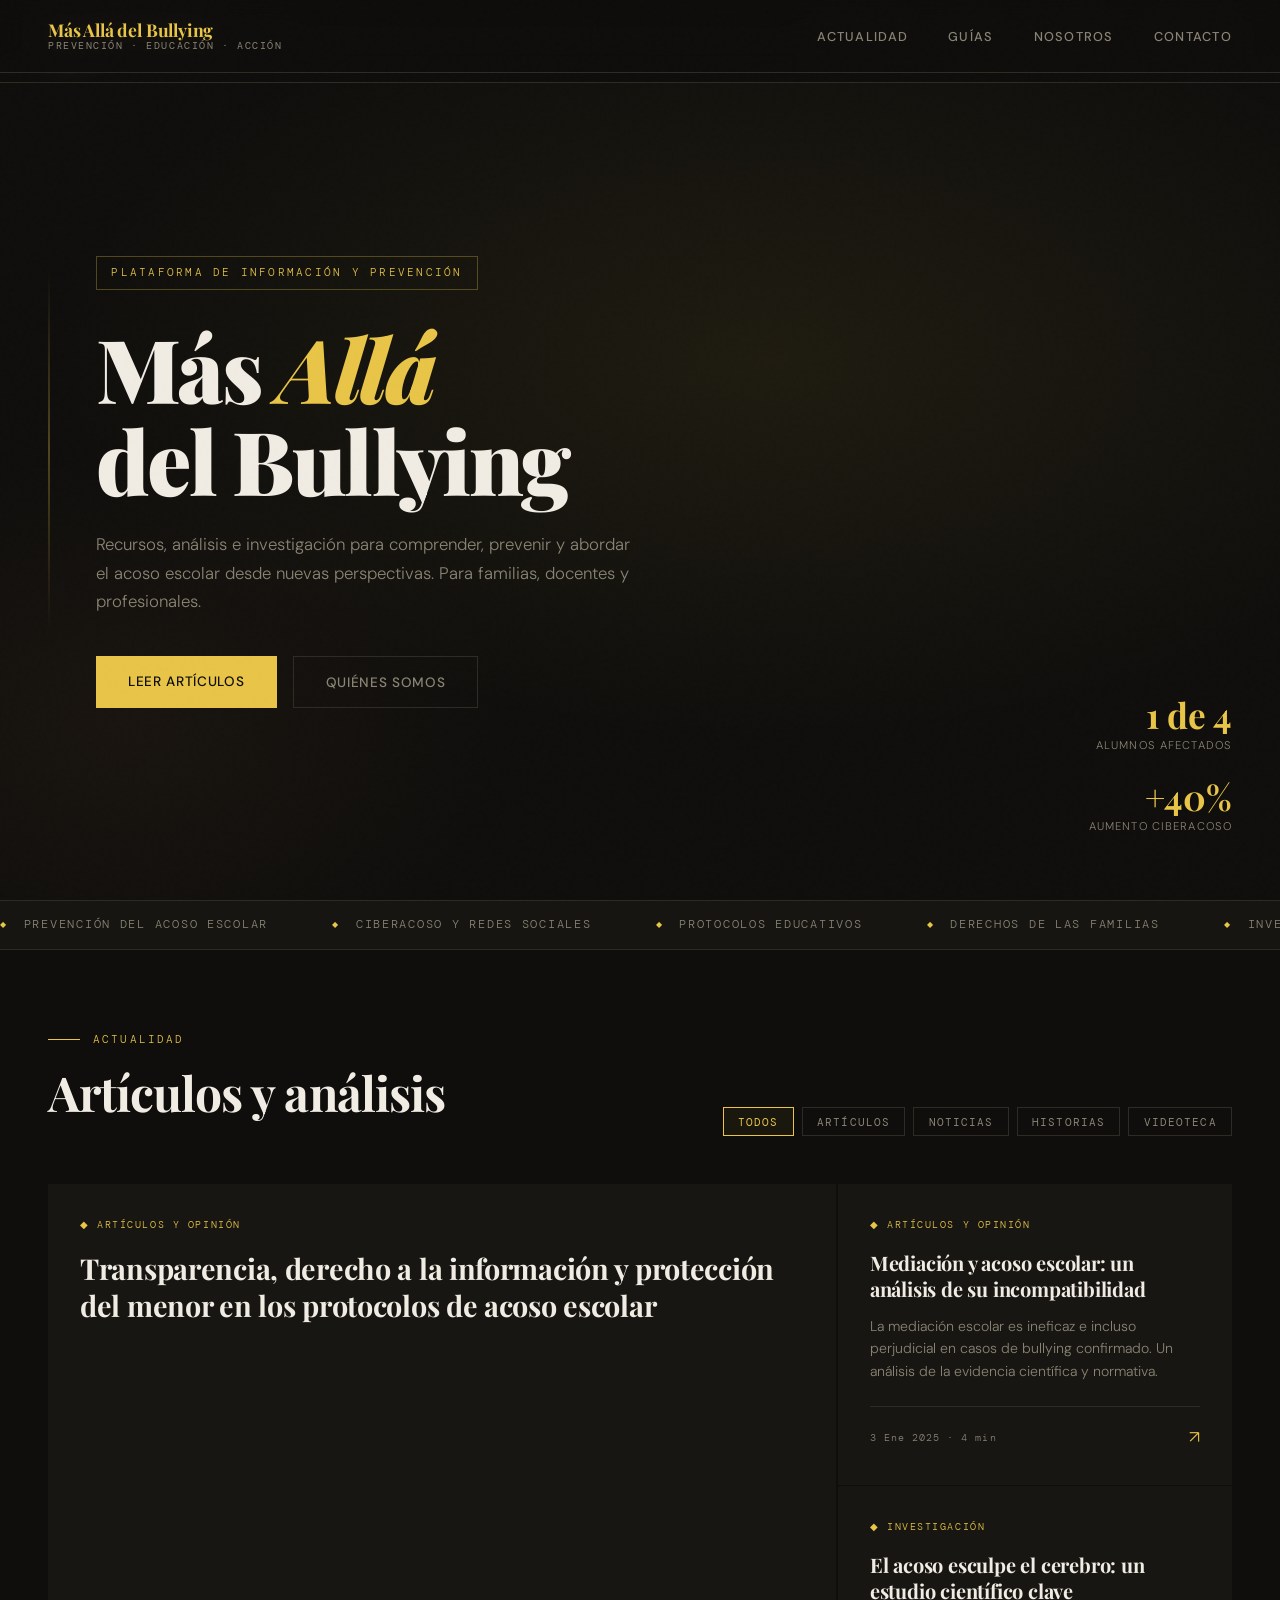
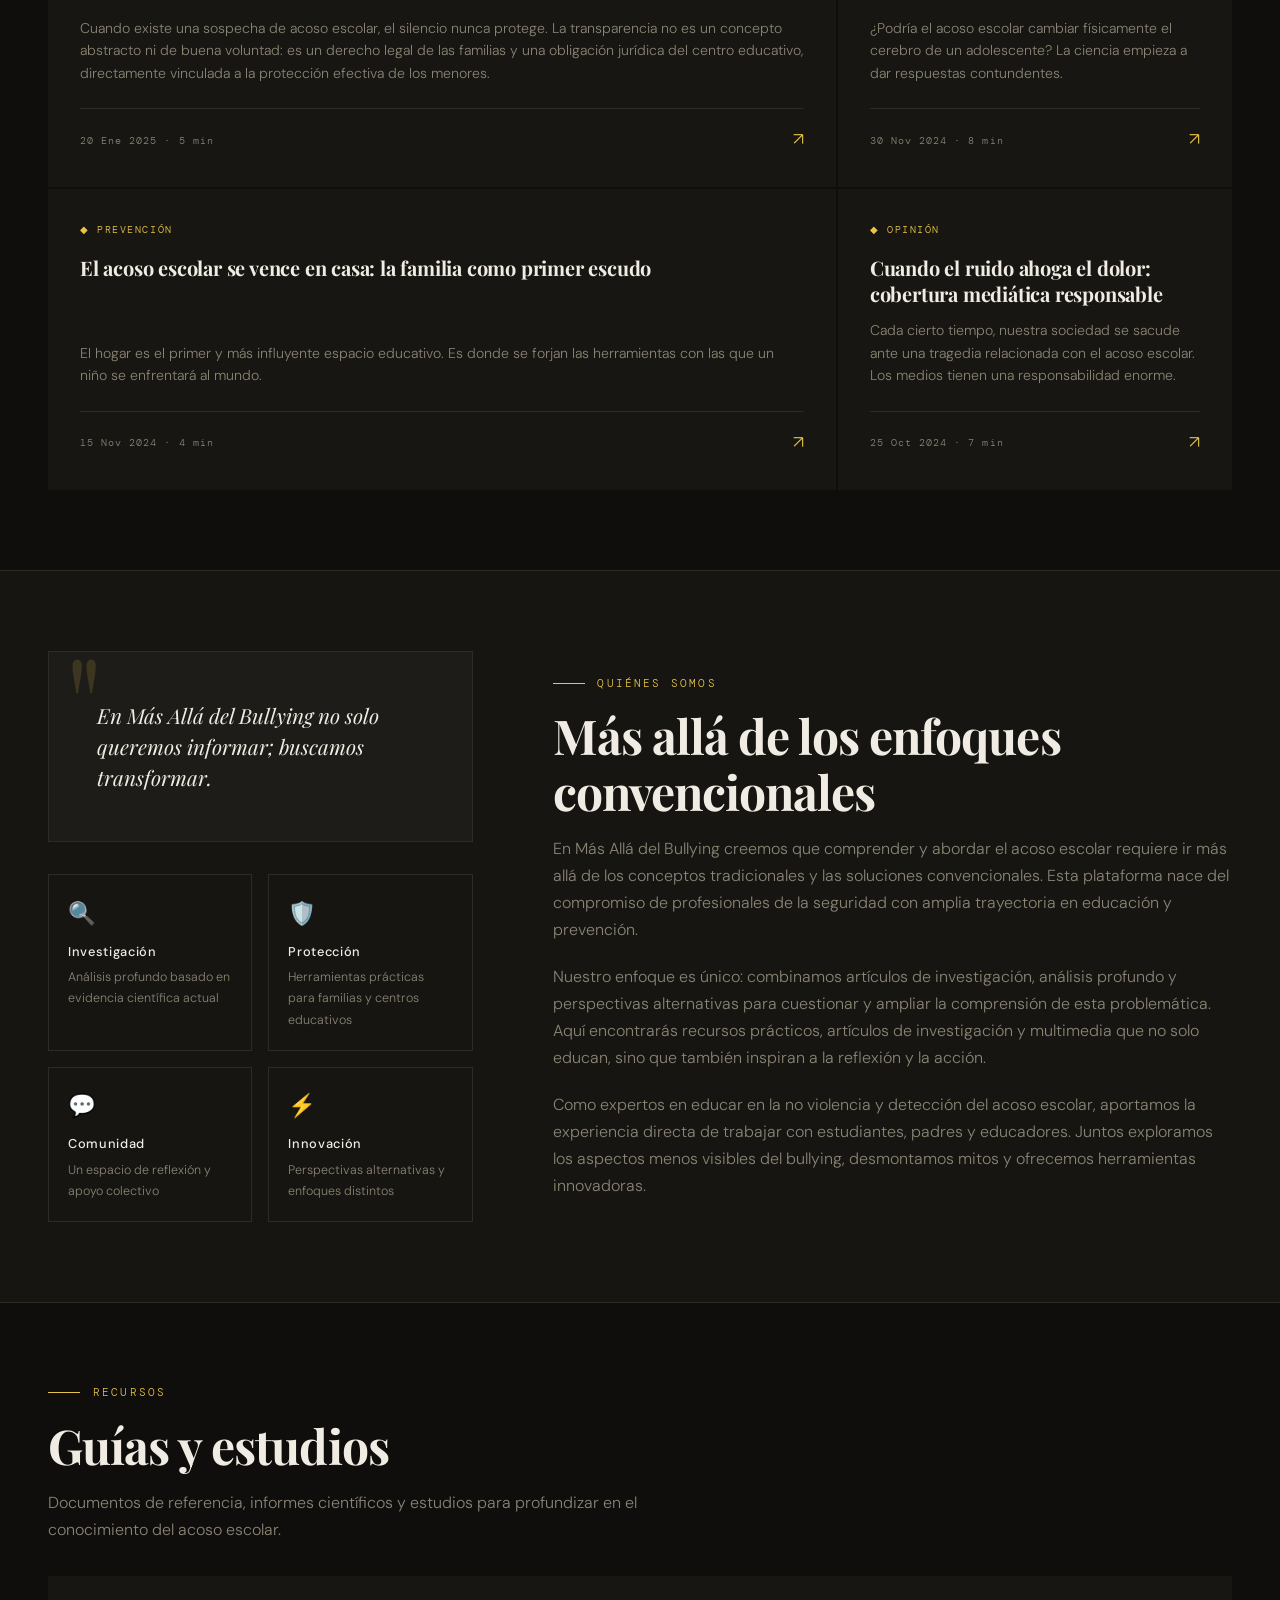
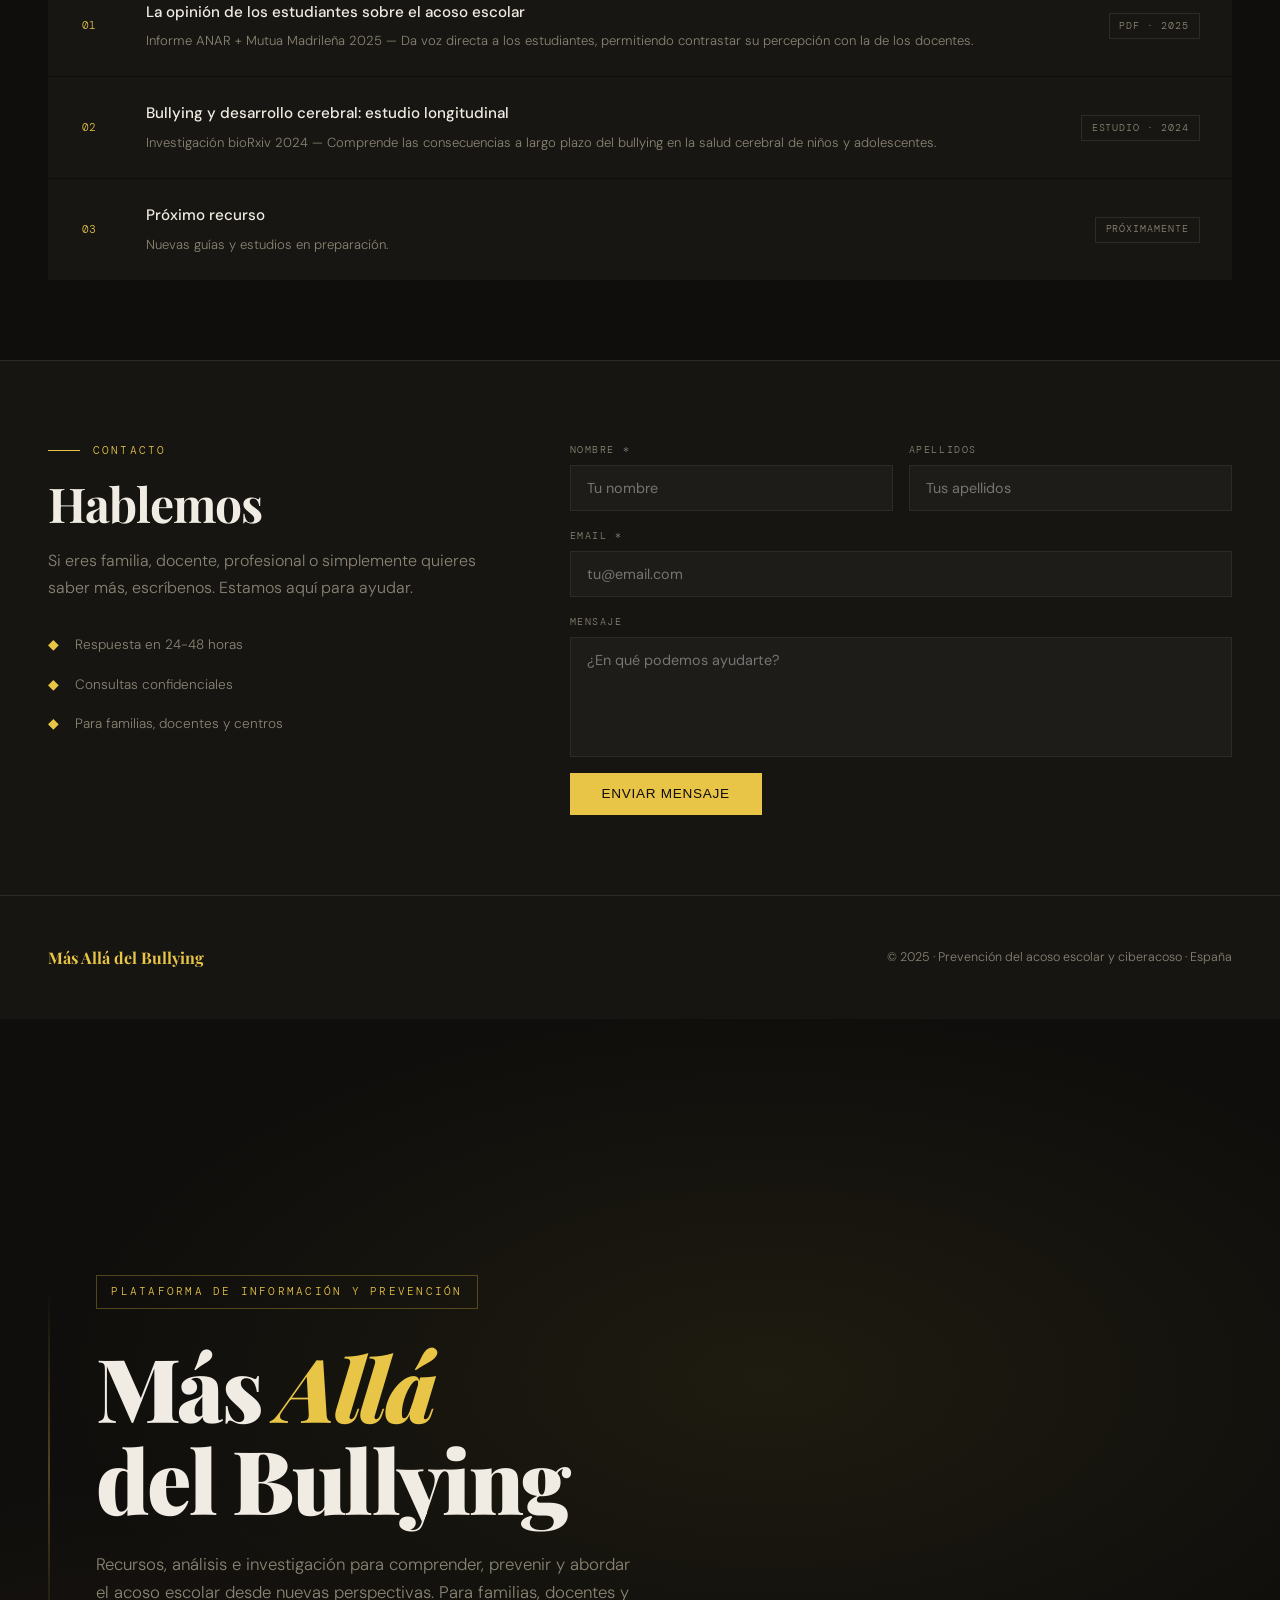
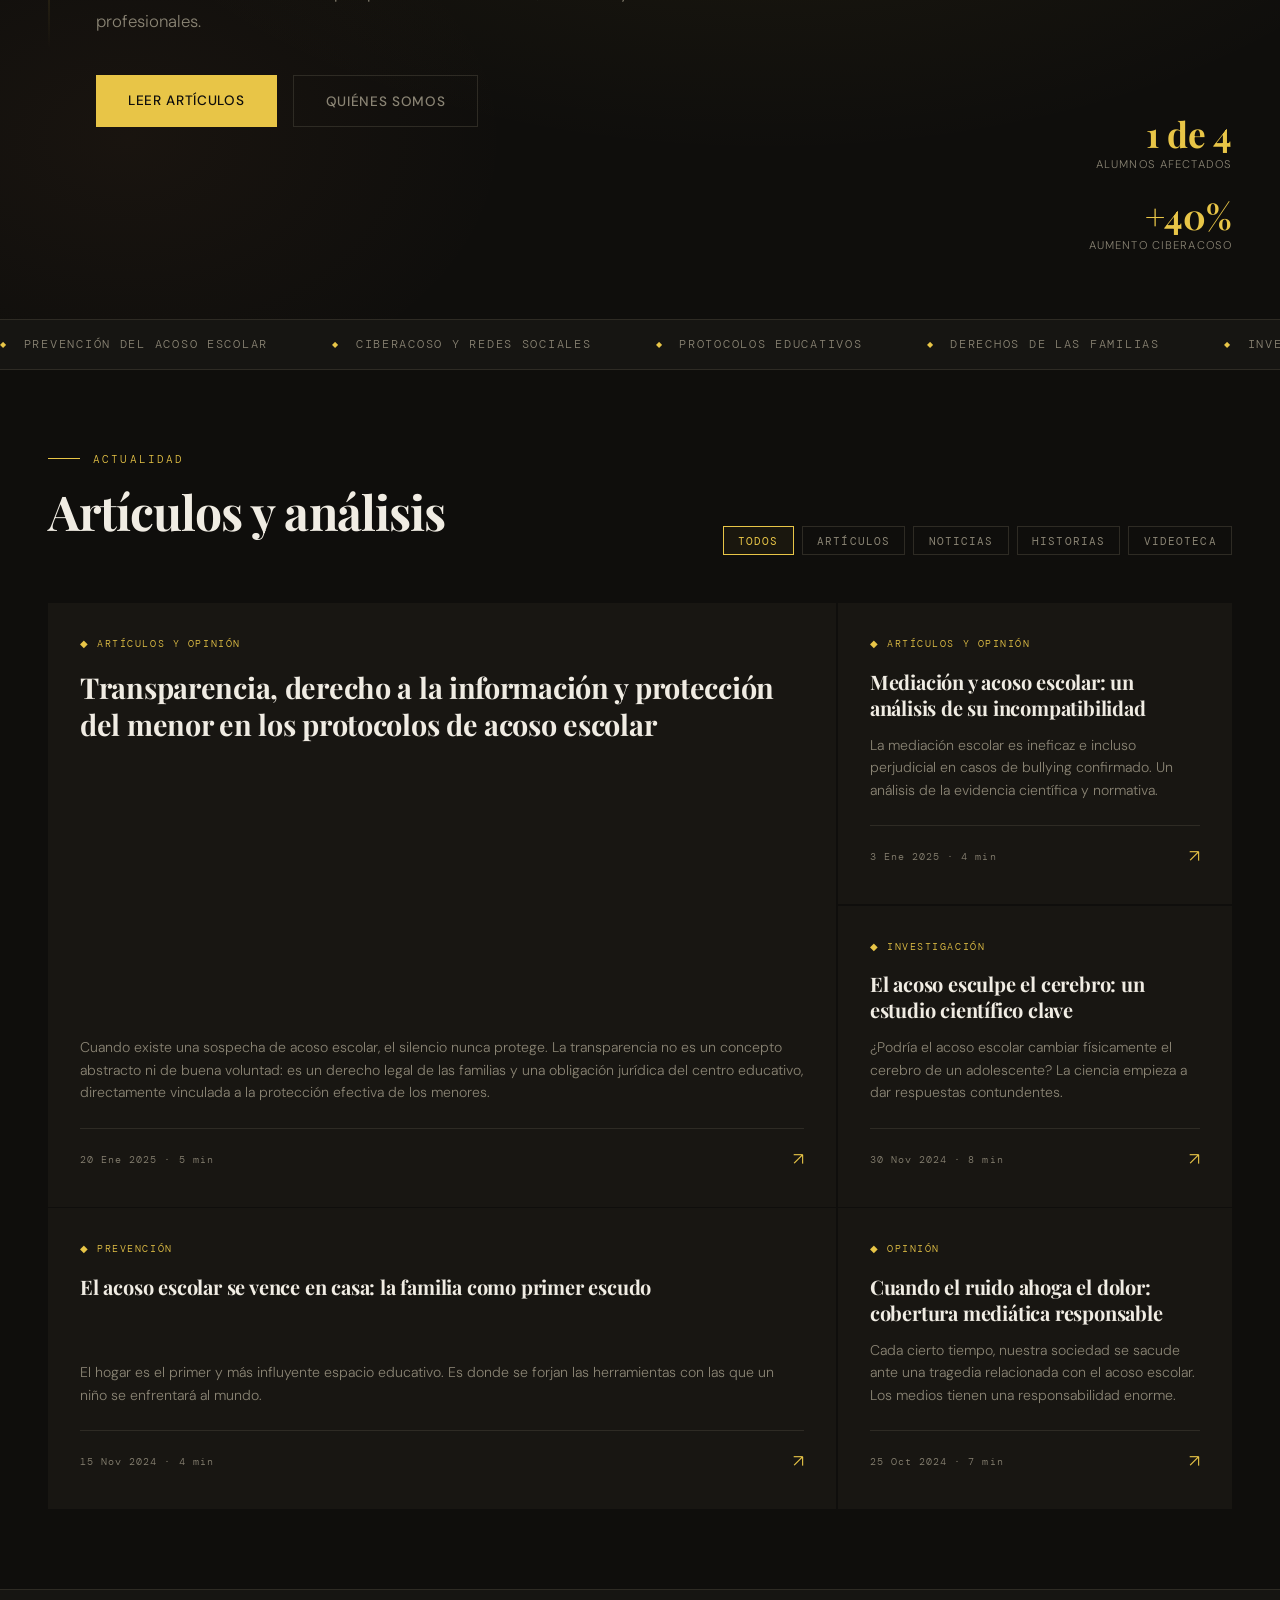
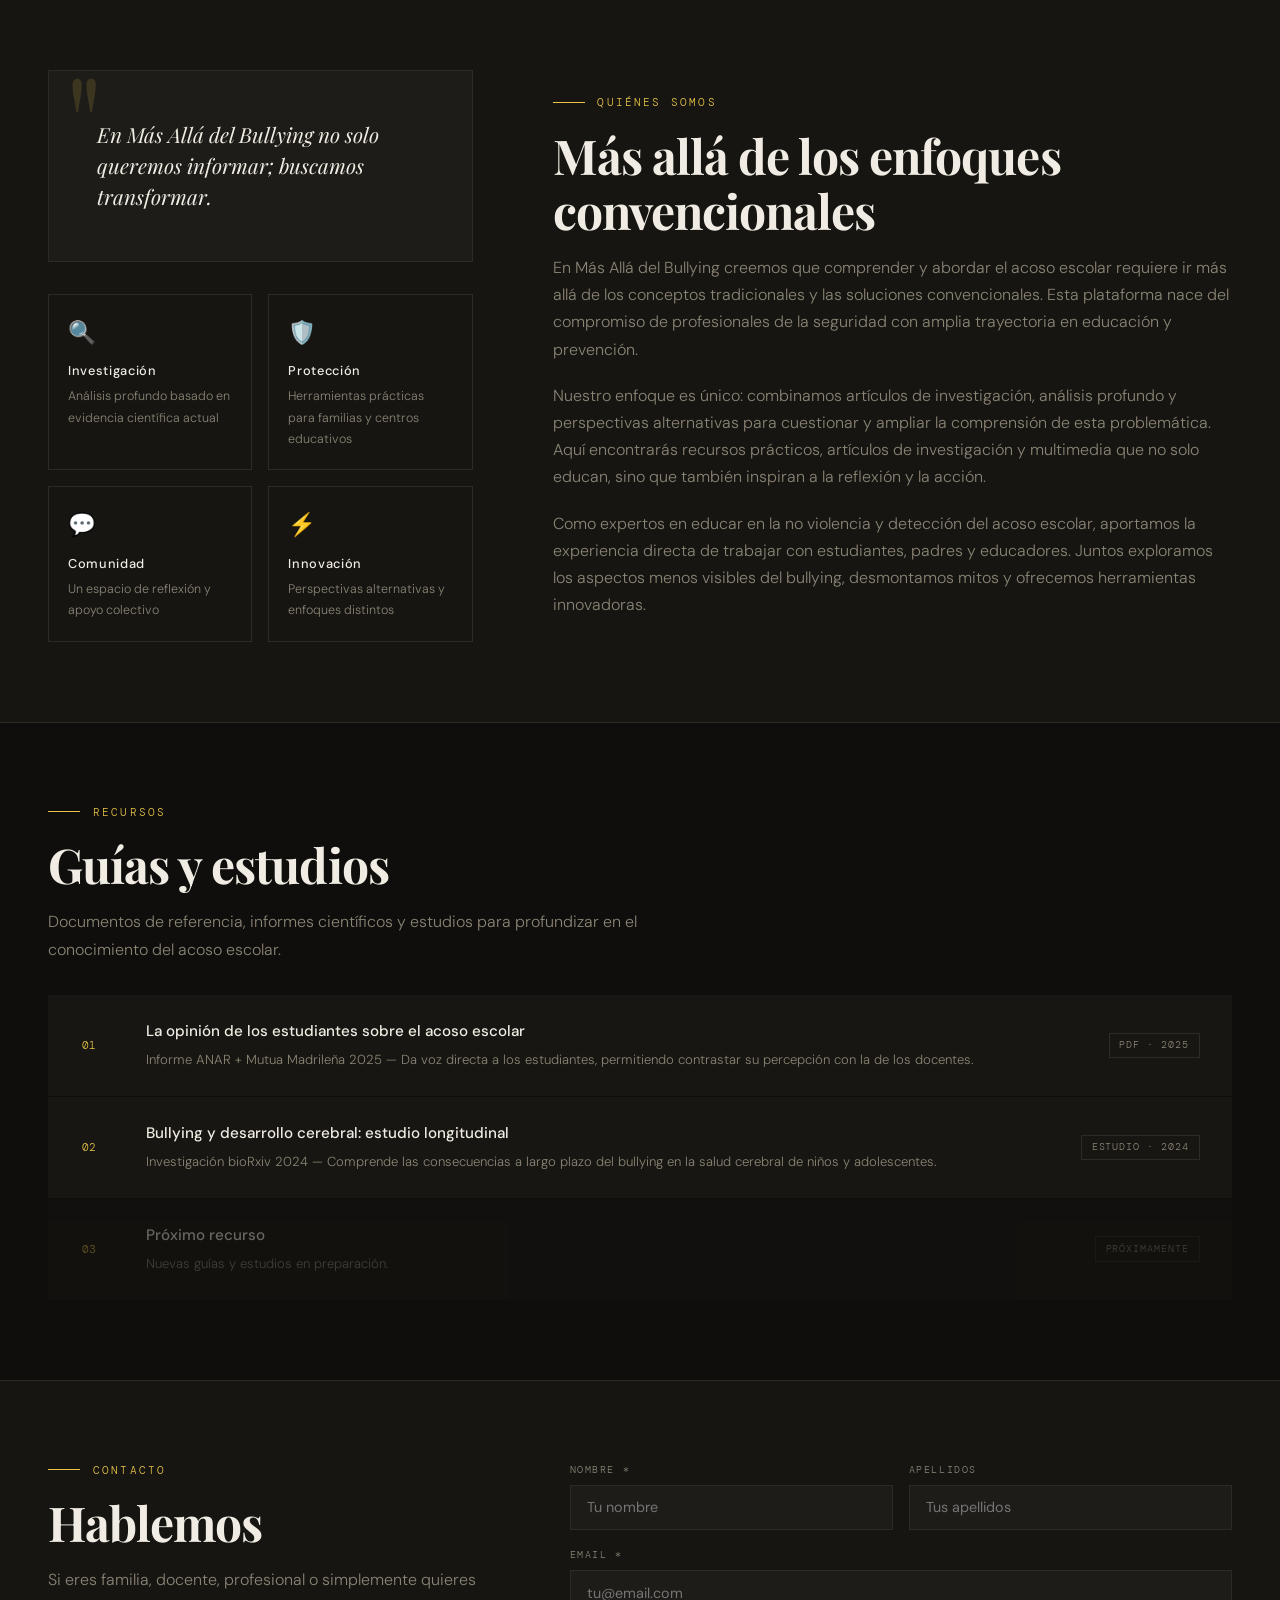
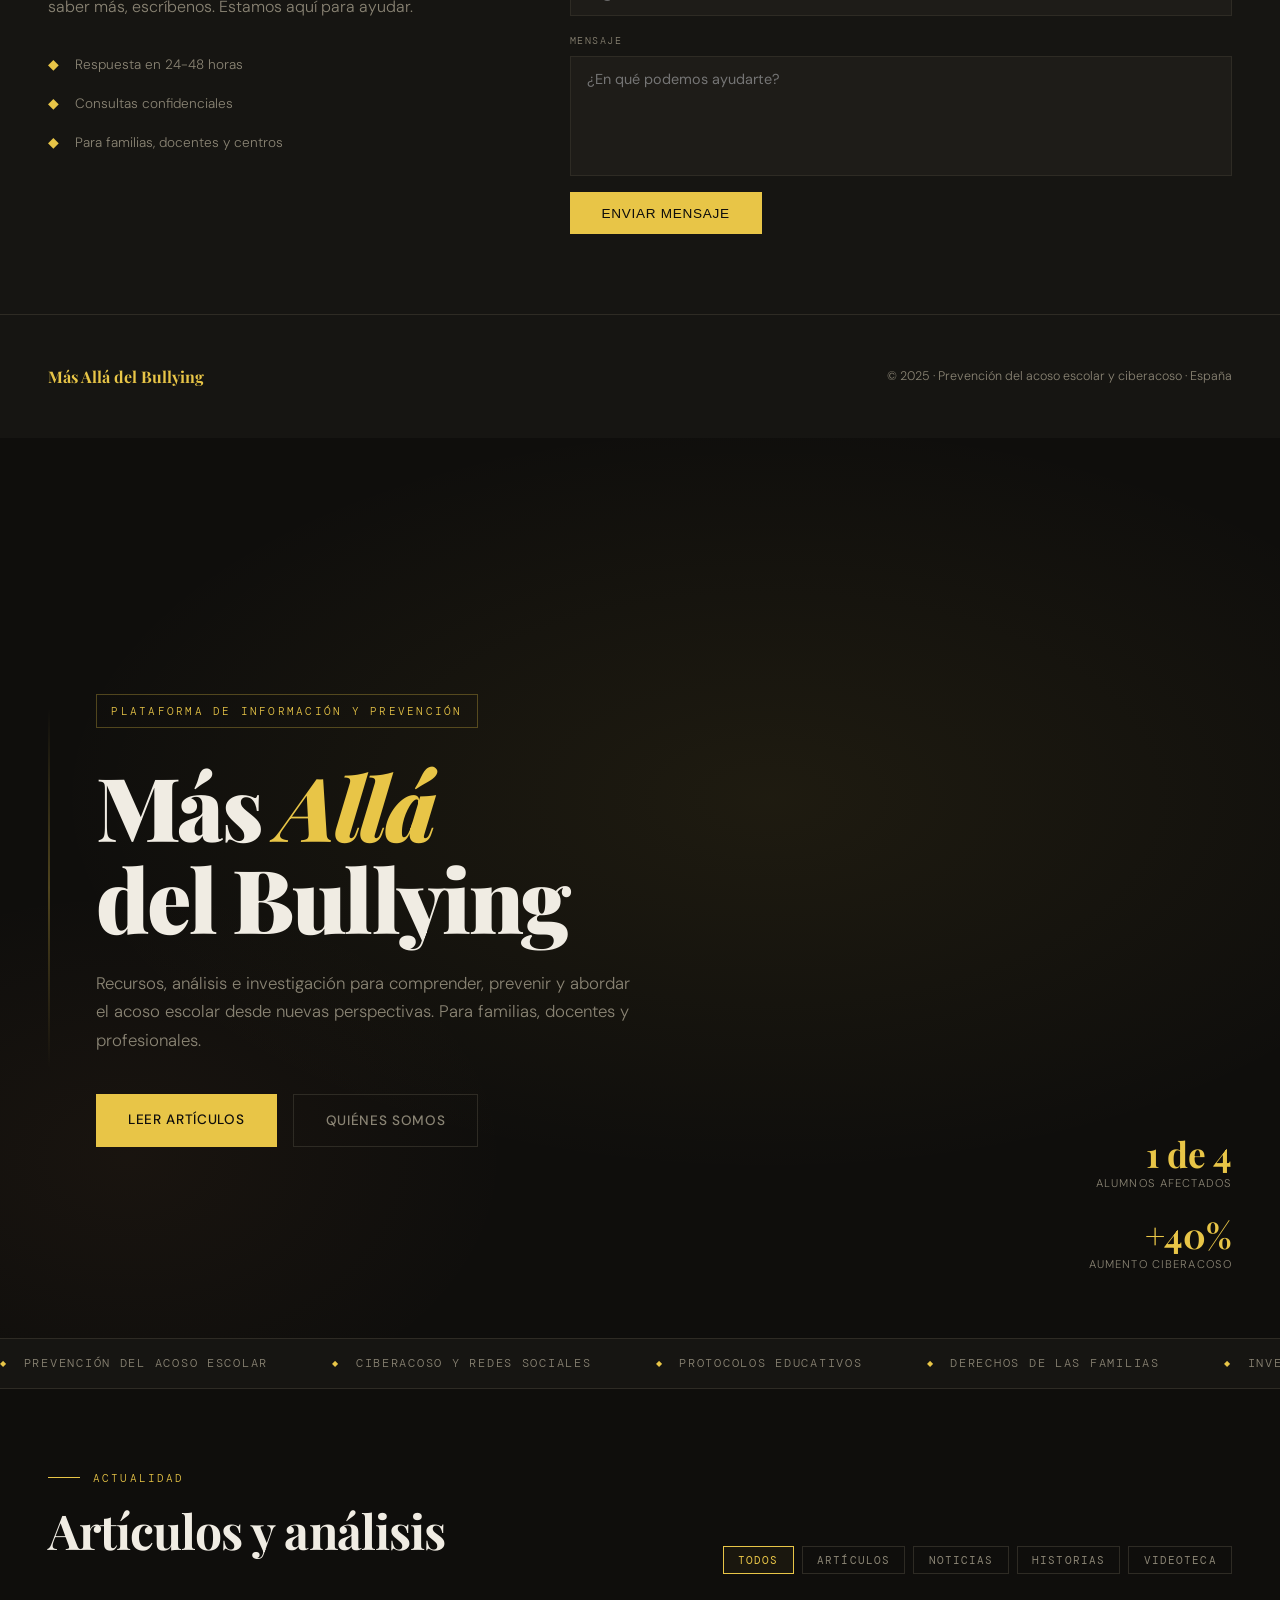
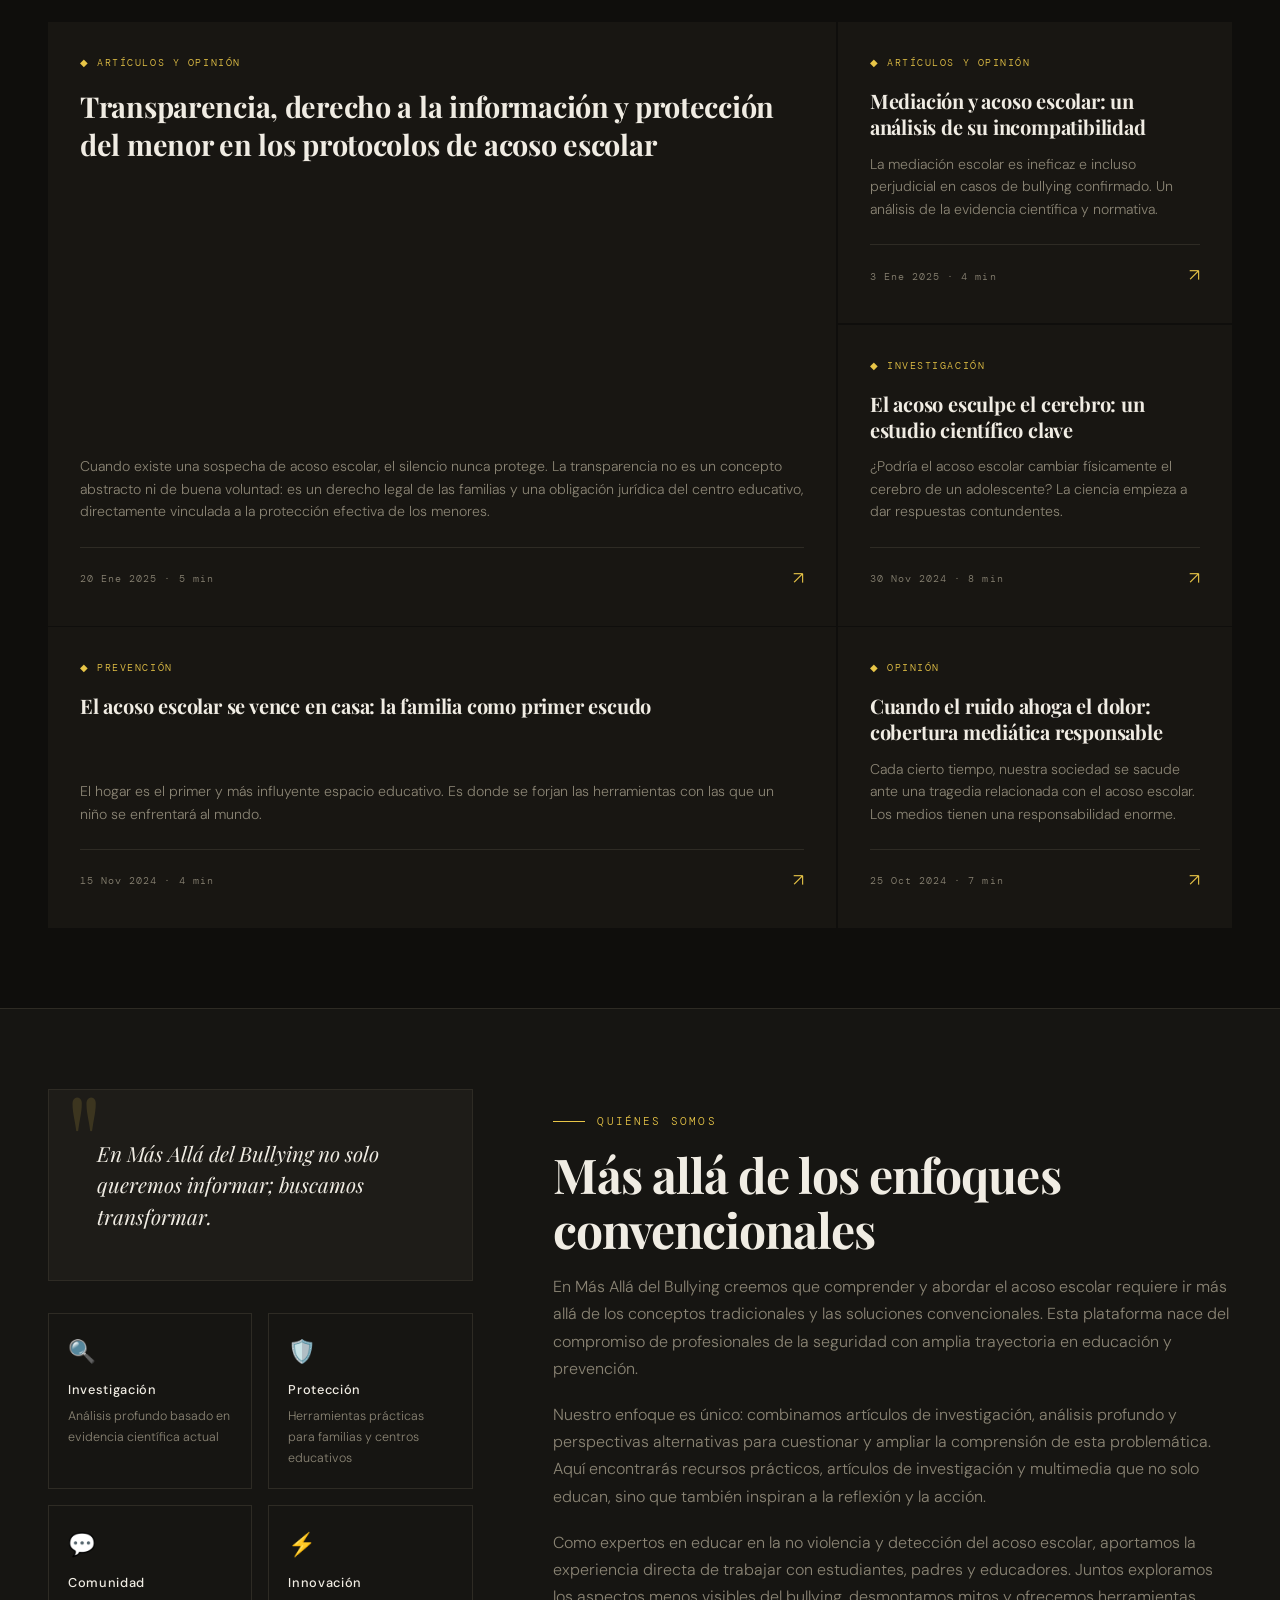
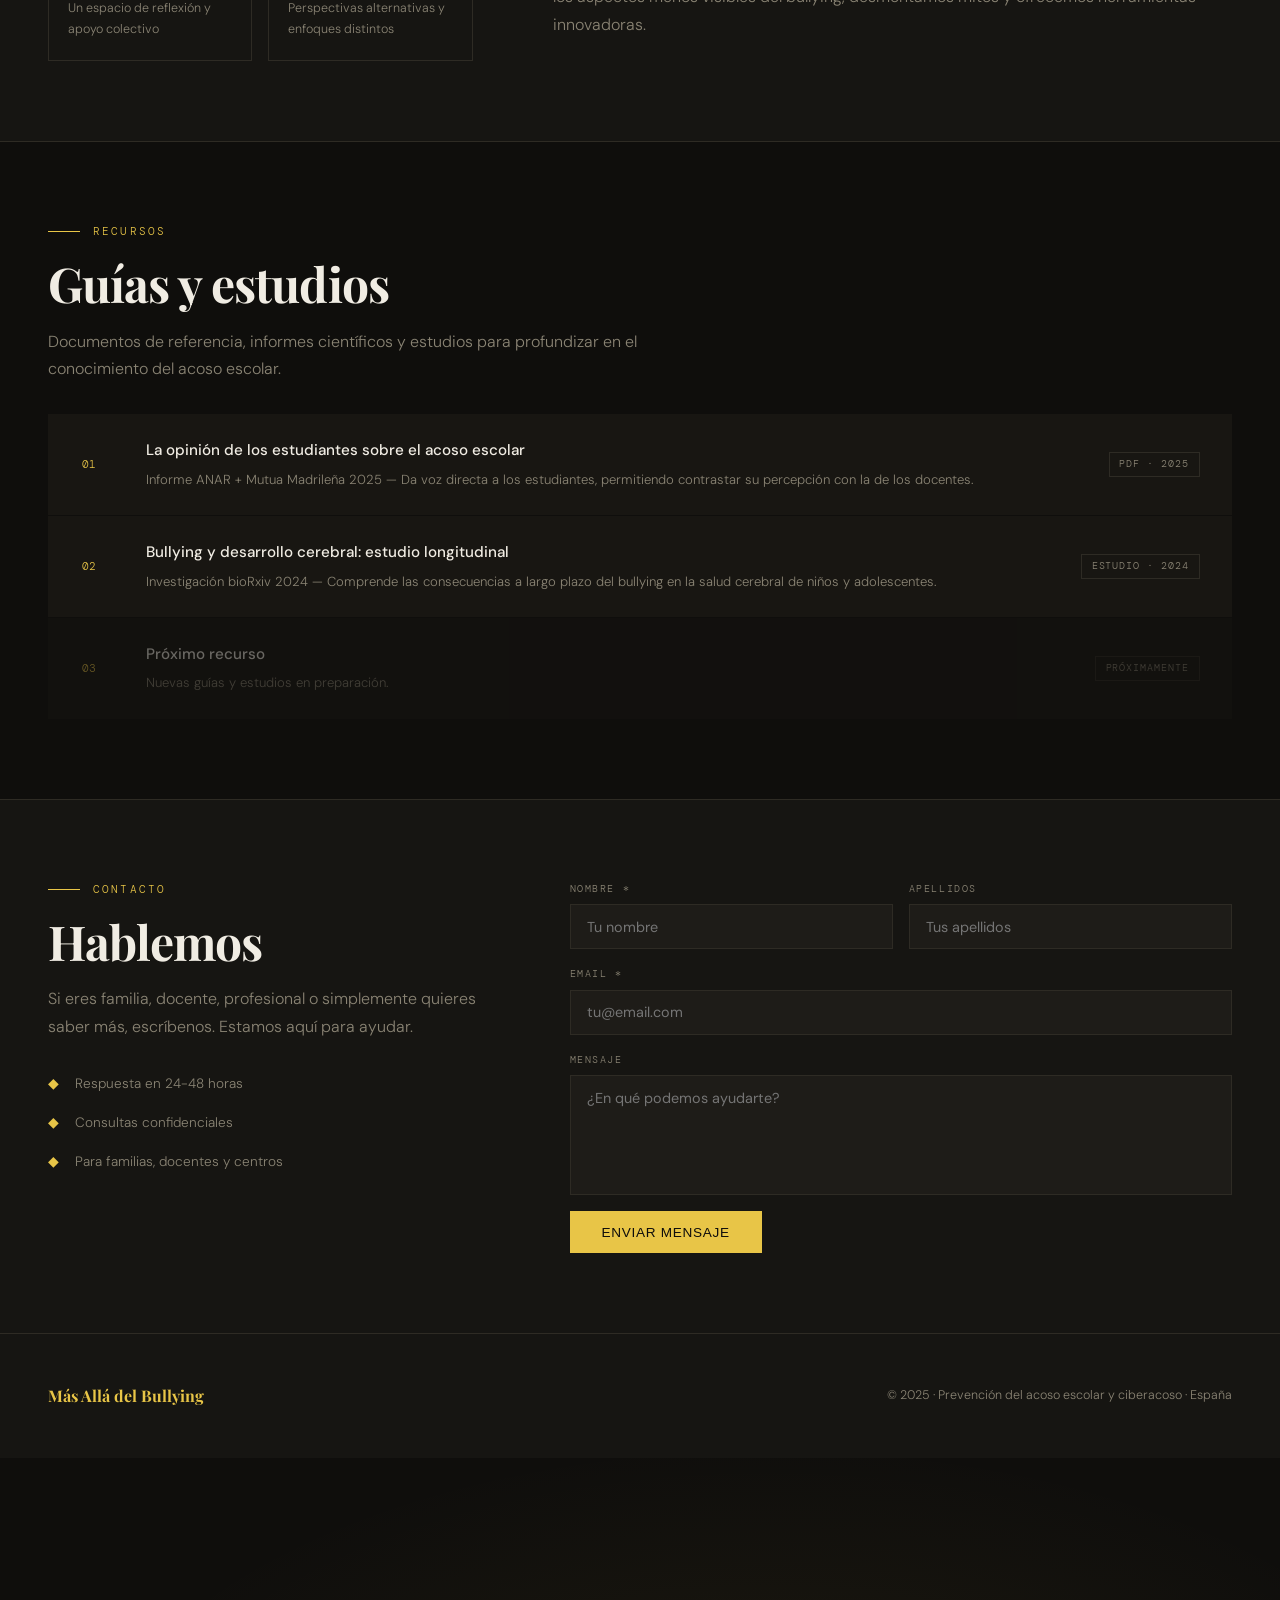
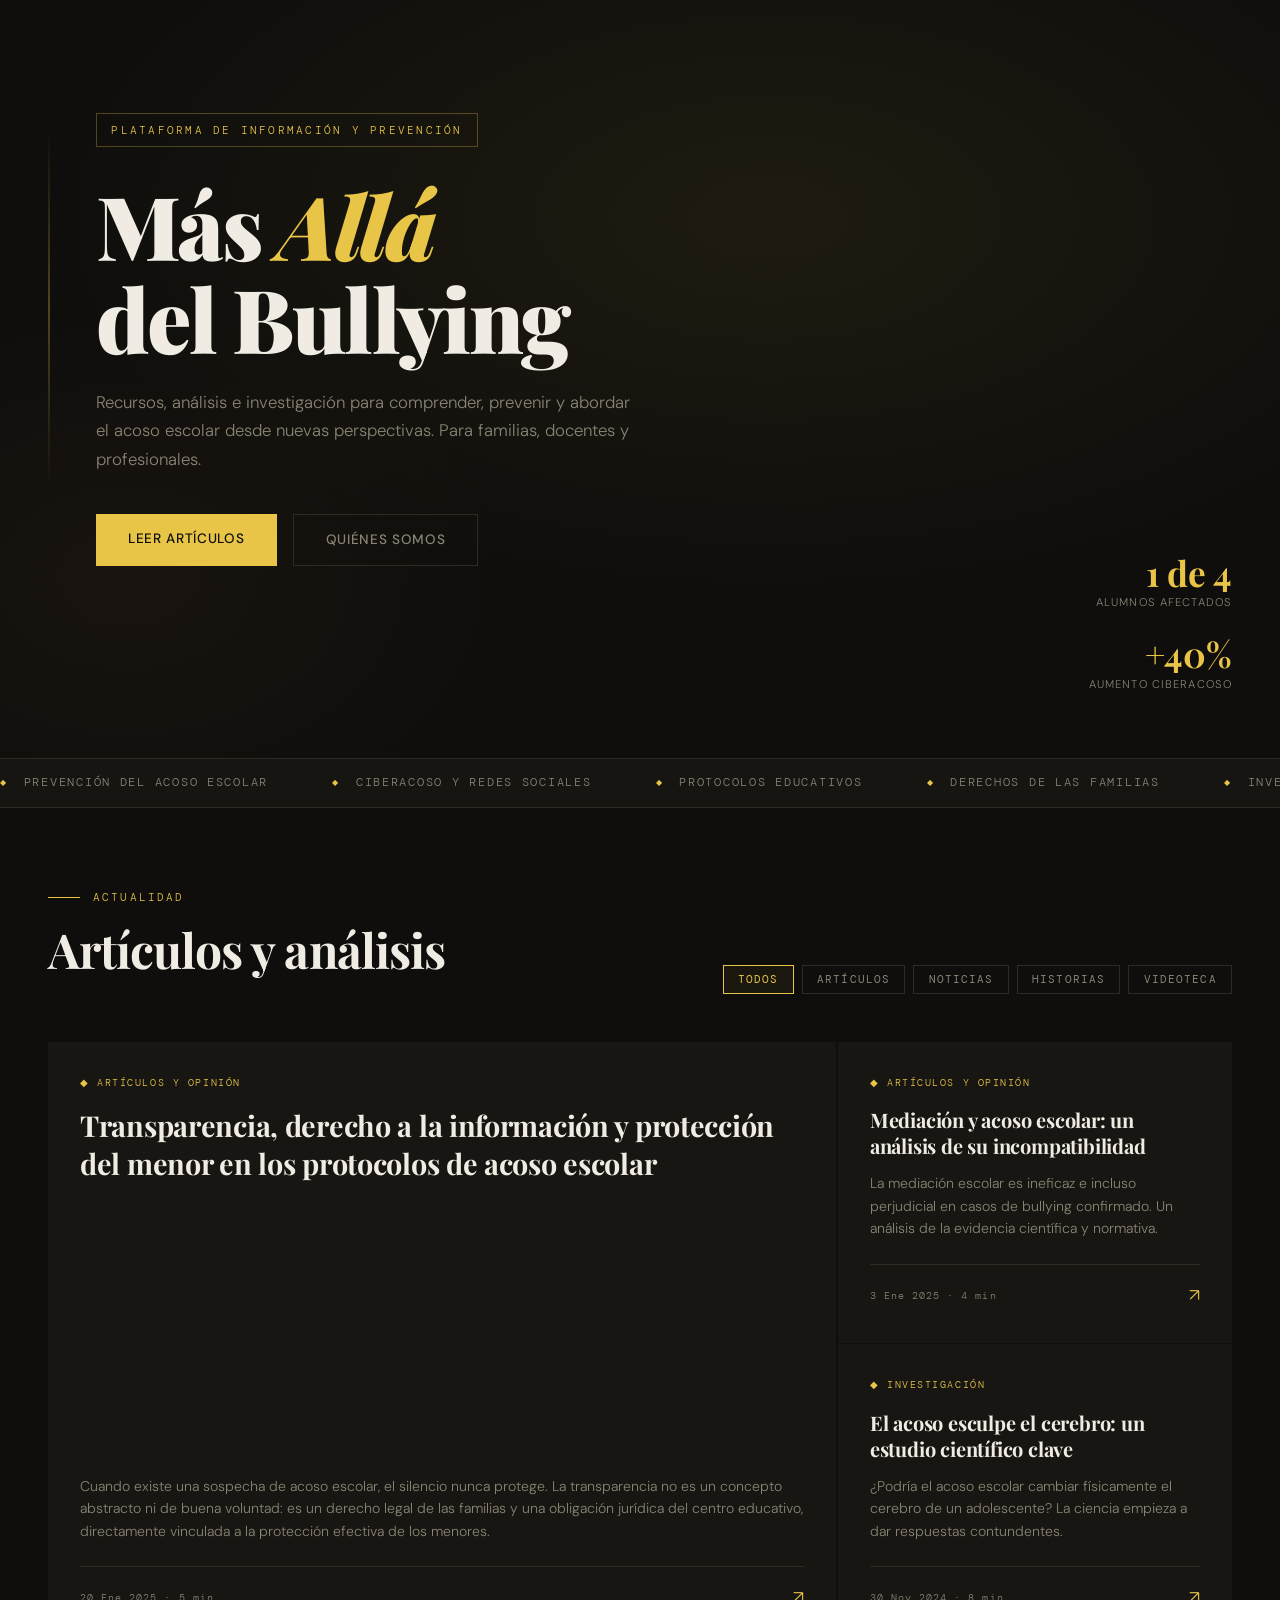
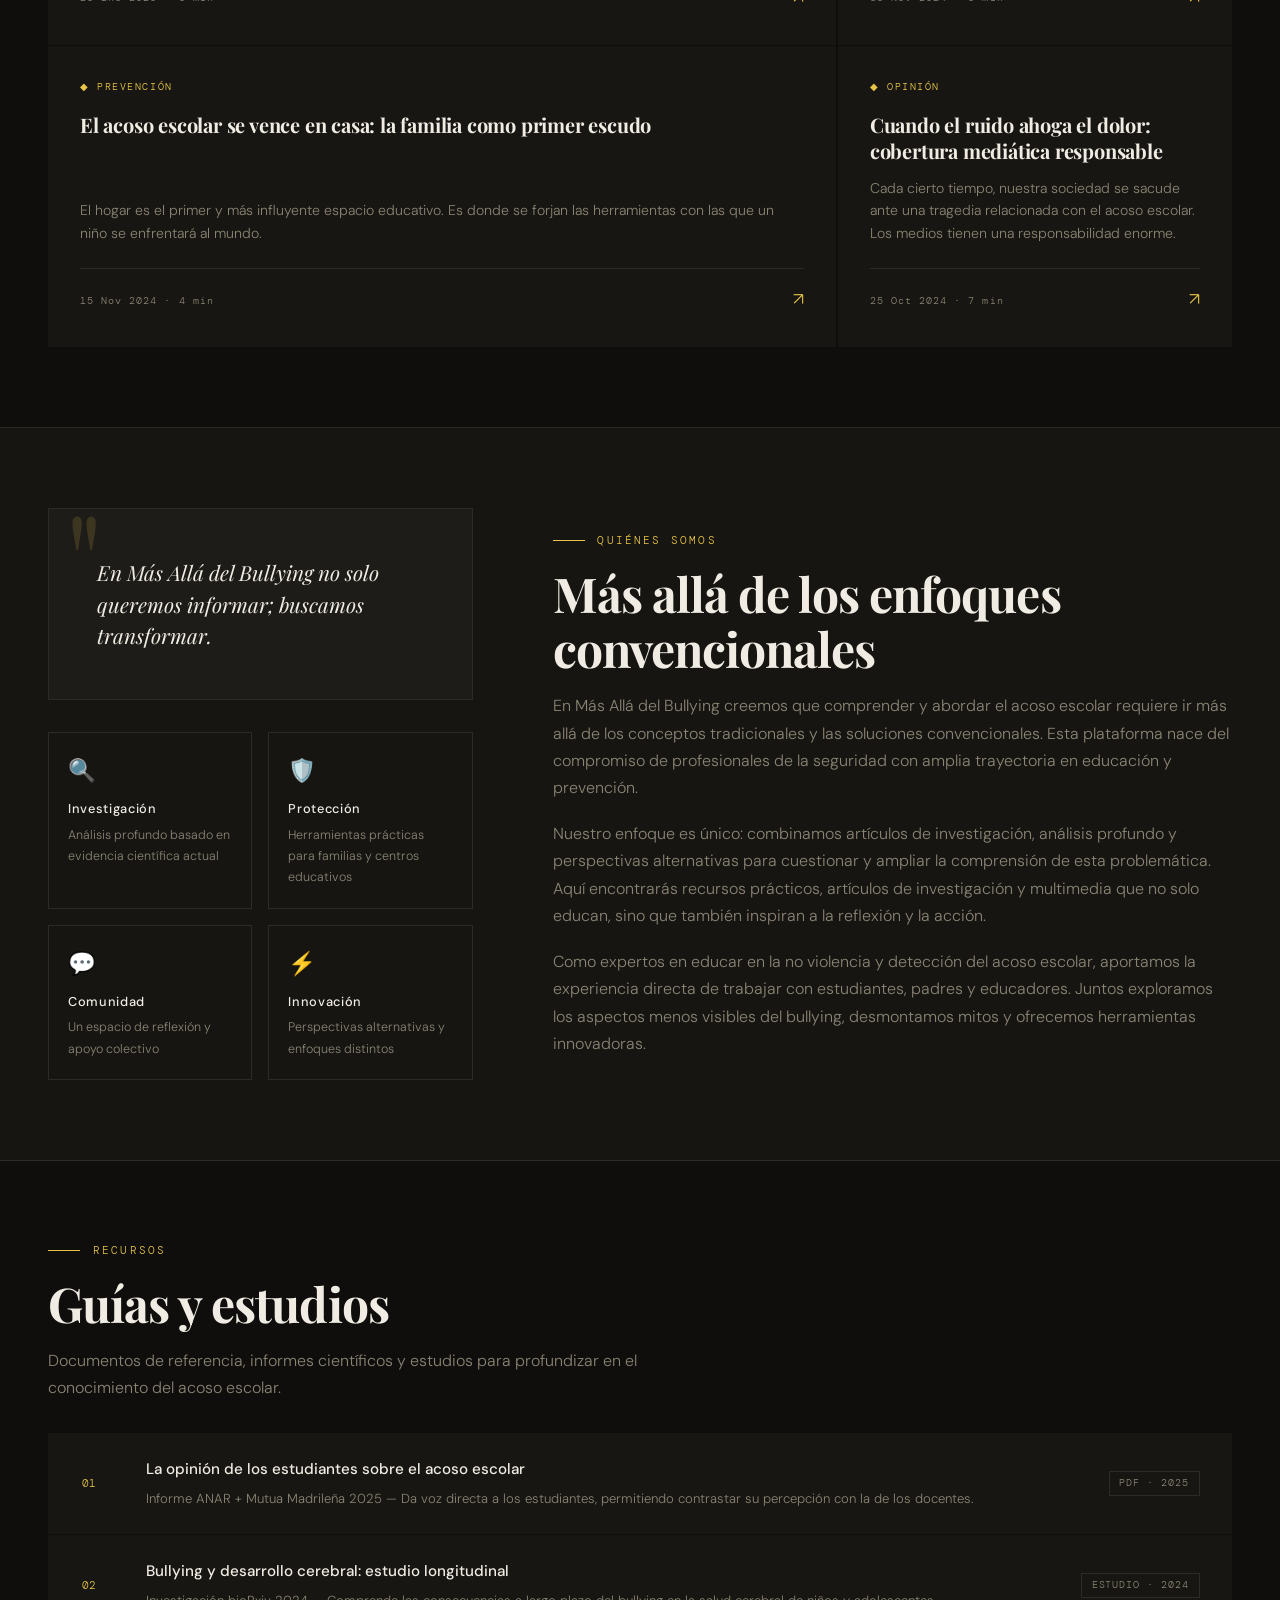
==== index.html @ 5bc1509c "Update the word 'Hello' to 'Goodbye'" ====
<!DOCTYPE html>
<html lang="es">
<head>
<meta charset="UTF-8"><!DOCTYPE html>
<html lang="es"><!DOCTYPE html>
<html lang="es"><!DOCTYPE html>
<html lang="es">
<head>
<meta charset="UTF-8">
<meta name="viewport" content="width=device-width, initial-scale=1.0">
<title>Más Allá del Bullying | Prevención del Acoso Escolar y Ciberacoso</title>
<link rel="preconnect" href="https://fonts.googleapis.com">
<link href="https://fonts.googleapis.com/css2?family=Playfair+Display:ital,wght@0,700;0,900;1,700&family=DM+Sans:wght@300;400;500&family=DM+Mono:wght@400;500&display=swap" rel="stylesheet">
<style>
  :root {
    --bg: #0f0e0c;
    --bg2: #161512;
    --bg3: #1e1c18;
    --accent: #e8c547;
    --accent2: #d4854a;
    --text: #f0ece3;
    --text-muted: #8a8474;
    --border: #2e2b24;
    --card-bg: #181612;
    --red: #c94b4b;
  }

  * { margin: 0; padding: 0; box-sizing: border-box; }

  html { scroll-behavior: smooth; }

  body {
    background: #0f0e0c;
    color: #f0ece3;
    font-family: 'DM Sans', sans-serif;
    font-weight: 300;
    line-height: 1.7;
    overflow-x: hidden;
  }

  /* ── NOISE OVERLAY ── */
  body::before {
    content: '';
    position: fixed;
    inset: 0;
    background-image: url("data:image/svg+xml,%3Csvg viewBox='0 0 256 256' xmlns='http://www.w3.org/2000/svg'%3E%3Cfilter id='noise'%3E%3CfeTurbulence type='fractalNoise' baseFrequency='0.9' numOctaves='4' stitchTiles='stitch'/%3E%3C/filter%3E%3Crect width='100%25' height='100%25' filter='url(%23noise)' opacity='0.04'/%3E%3C/svg%3E");
    pointer-events: none;
    z-index: 9999;
    opacity: 0.4;
  }

  /* ── NAV ── */
  nav {
    position: fixed;
    top: 0; left: 0; right: 0;
    z-index: 1000;
    display: flex;
    align-items: center;
    justify-content: space-between;
    padding: 1.2rem 3rem;
    background: rgba(15,14,12,0.92);
    backdrop-filter: blur(12px);
    border-bottom: 1px solid #2e2b24;
  }

  .nav-logo {
    font-family: 'Playfair Display', serif;
    font-size: 1.1rem;
    font-weight: 700;
    color: #e8c547;
    text-decoration: none;
    letter-spacing: -0.01em;
    line-height: 1.2;
  }
  .nav-logo span { display: block; font-size: 0.65rem; font-family: 'DM Mono', monospace; font-weight: 400; letter-spacing: 0.15em; text-transform: uppercase; color: #8a8474; }

  .nav-links { display: flex; gap: 2.5rem; list-style: none; }
  .nav-links a {
    color: #8a8474;
    text-decoration: none;
    font-size: 0.8rem;
    font-weight: 500;
    letter-spacing: 0.1em;
    text-transform: uppercase;
    transition: color 0.2s;
  }
  .nav-links a:hover { color: #e8c547; }

  .nav-toggle { display: none; flex-direction: column; gap: 5px; cursor: pointer; }
  .nav-toggle span { display: block; width: 24px; height: 1px; background: #f0ece3; transition: all 0.3s; }

  /* ── HERO ── */
  .hero {
    min-height: 100vh;
    display: flex;
    align-items: center;
    position: relative;
    padding: 8rem 3rem 4rem;
    overflow: hidden;
  }

  .hero-bg {
    position: absolute;
    inset: 0;
    background: radial-gradient(ellipse 80% 60% at 60% 40%, rgba(232,197,71,0.07) 0%, transparent 70%),
                radial-gradient(ellipse 50% 50% at 10% 80%, rgba(212,133,74,0.05) 0%, transparent 60%);
  }

  .hero-line {
    position: absolute;
    left: 3rem;
    top: 50%;
    transform: translateY(-50%);
    width: 2px;
    height: 40vh;
    background: linear-gradient(to bottom, transparent, #e8c547, transparent);
    opacity: 0.3;
  }

  .hero-content { max-width: 780px; padding-left: 3rem; position: relative; }

  .hero-tag {
    display: inline-block;
    font-family: 'DM Mono', monospace;
    font-size: 0.7rem;
    letter-spacing: 0.2em;
    text-transform: uppercase;
    color: #e8c547;
    border: 1px solid rgba(232,197,71,0.3);
    padding: 0.4rem 0.9rem;
    margin-bottom: 2rem;
    animation: fadeUp 0.8s ease both;
  }

  .hero h1 {
    font-family: 'Playfair Display', serif;
    font-size: clamp(3rem, 7vw, 5.5rem);
    font-weight: 900;
    line-height: 1.05;
    letter-spacing: -0.03em;
    margin-bottom: 1.5rem;
    animation: fadeUp 0.8s 0.1s ease both;
  }

  .hero h1 em {
    font-style: italic;
    color: #e8c547;
  }

  .hero-desc {
    font-size: 1.05rem;
    color: #8a8474;
    max-width: 540px;
    margin-bottom: 2.5rem;
    animation: fadeUp 0.8s 0.2s ease both;
  }

  .hero-cta {
    display: flex;
    gap: 1rem;
    flex-wrap: wrap;
    animation: fadeUp 0.8s 0.3s ease both;
  }

  .btn-primary {
    background: #e8c547;
    color: #0f0e0c;
    padding: 0.85rem 2rem;
    font-size: 0.85rem;
    font-weight: 500;
    letter-spacing: 0.05em;
    text-transform: uppercase;
    text-decoration: none;
    transition: all 0.2s;
    border: none;
    cursor: pointer;
    display: inline-block;
  }
  .btn-primary:hover { background: #f0d060; transform: translateY(-2px); }

  .btn-ghost {
    border: 1px solid #2e2b24;
    color: #8a8474;
    padding: 0.85rem 2rem;
    font-size: 0.85rem;
    font-weight: 500;
    letter-spacing: 0.05em;
    text-transform: uppercase;
    text-decoration: none;
    transition: all 0.2s;
    display: inline-block;
  }
  .btn-ghost:hover { border-color: #e8c547; color: #e8c547; }

  .hero-stats {
    position: absolute;
    right: 3rem;
    bottom: 4rem;
    display: flex;
    flex-direction: column;
    gap: 1.5rem;
    animation: fadeUp 0.8s 0.4s ease both;
  }

  .stat { text-align: right; }
  .stat-num {
    font-family: 'Playfair Display', serif;
    font-size: 2.2rem;
    font-weight: 700;
    color: #e8c547;
    line-height: 1;
  }
  .stat-label { font-size: 0.7rem; letter-spacing: 0.1em; text-transform: uppercase; color: #8a8474; margin-top: 0.2rem; }

  /* ── TICKER ── */
  .ticker-wrap {
    border-top: 1px solid #2e2b24;
    border-bottom: 1px solid #2e2b24;
    background: #161512;
    overflow: hidden;
    padding: 0.9rem 0;
  }
  .ticker {
    display: flex;
    gap: 4rem;
    animation: ticker 30s linear infinite;
    white-space: nowrap;
  }
  .ticker-item {
    font-family: 'DM Mono', monospace;
    font-size: 0.72rem;
    letter-spacing: 0.15em;
    text-transform: uppercase;
    color: #8a8474;
    display: flex;
    align-items: center;
    gap: 1rem;
  }
  .ticker-item::before { content: '◆'; color: #e8c547; font-size: 0.5rem; }

  @keyframes ticker { from { transform: translateX(0); } to { transform: translateX(-50%); } }

  /* ── SECTION BASE ── */
  section { padding: 5rem 3rem; }

  .section-label {
    font-family: 'DM Mono', monospace;
    font-size: 0.68rem;
    letter-spacing: 0.2em;
    text-transform: uppercase;
    color: #e8c547;
    margin-bottom: 1rem;
    display: flex;
    align-items: center;
    gap: 0.8rem;
  }
  .section-label::before { content: ''; display: block; width: 2rem; height: 1px; background: #e8c547; }

  .section-title {
    font-family: 'Playfair Display', serif;
    font-size: clamp(2rem, 4vw, 3rem);
    font-weight: 700;
    line-height: 1.15;
    letter-spacing: -0.02em;
    margin-bottom: 1rem;
  }

  /* ── ARTICLES ── */
  .articles-section { background: #0f0e0c; }

  .articles-header {
    display: flex;
    align-items: flex-end;
    justify-content: space-between;
    margin-bottom: 3rem;
  }

  .filter-tabs {
    display: flex;
    gap: 0.5rem;
    flex-wrap: wrap;
  }

  .filter-tab {
    font-family: 'DM Mono', monospace;
    font-size: 0.68rem;
    letter-spacing: 0.1em;
    text-transform: uppercase;
    color: #8a8474;
    border: 1px solid #2e2b24;
    padding: 0.4rem 0.9rem;
    cursor: pointer;
    transition: all 0.2s;
    background: none;
  }
  .filter-tab:hover, .filter-tab.active { border-color: #e8c547; color: #e8c547; background: rgba(232,197,71,0.05); }

  .articles-grid {
    display: grid;
    grid-template-columns: 2fr 1fr;
    grid-template-rows: auto auto;
    gap: 1.5px;
  }

  .article-card {
    background: #181612;
    position: relative;
    overflow: hidden;
    cursor: pointer;
    transition: background 0.3s;
    text-decoration: none;
    color: inherit;
    display: block;
  }
  .article-card:hover { background: #1e1c18; }
  .article-card:hover .card-arrow { transform: translate(4px, -4px); }

  .card-inner { padding: 2rem; height: 100%; display: flex; flex-direction: column; }

  .card-cat {
    font-family: 'DM Mono', monospace;
    font-size: 0.65rem;
    letter-spacing: 0.15em;
    text-transform: uppercase;
    color: #e8c547;
    margin-bottom: 1rem;
  }

  .card-title {
    font-family: 'Playfair Display', serif;
    font-size: 1.25rem;
    font-weight: 700;
    line-height: 1.3;
    letter-spacing: -0.01em;
    margin-bottom: 0.8rem;
    flex: 1;
  }

  .article-card.featured .card-title { font-size: 1.8rem; }

  .card-excerpt {
    font-size: 0.88rem;
    color: #8a8474;
    line-height: 1.6;
    margin-bottom: 1.5rem;
    display: -webkit-box;
    -webkit-line-clamp: 3;
    -webkit-box-orient: vertical;
    overflow: hidden;
  }

  .card-footer {
    display: flex;
    align-items: center;
    justify-content: space-between;
    margin-top: auto;
    padding-top: 1rem;
    border-top: 1px solid #2e2b24;
  }

  .card-date {
    font-family: 'DM Mono', monospace;
    font-size: 0.65rem;
    color: #8a8474;
    letter-spacing: 0.1em;
  }

  .card-arrow {
    color: #e8c547;
    font-size: 1.1rem;
    transition: transform 0.2s;
  }

  .article-card.featured { grid-row: span 2; }

  .card-divider { width: 100%; height: 1px; background: #2e2b24; margin: 0; }

  /* ── ABOUT ── */
  .about-section {
    background: #161512;
    border-top: 1px solid #2e2b24;
    border-bottom: 1px solid #2e2b24;
  }

  .about-grid {
    display: grid;
    grid-template-columns: 1fr 1.6fr;
    gap: 5rem;
    align-items: center;
  }

  .about-visual {
    position: relative;
  }

  .about-box {
    background: #1e1c18;
    border: 1px solid #2e2b24;
    padding: 3rem;
    position: relative;
  }

  .about-box::before {
    content: '"';
    font-family: 'Playfair Display', serif;
    font-size: 8rem;
    color: #e8c547;
    opacity: 0.15;
    position: absolute;
    top: -1rem;
    left: 1rem;
    line-height: 1;
  }

  .about-quote {
    font-family: 'Playfair Display', serif;
    font-size: 1.3rem;
    font-style: italic;
    line-height: 1.5;
    color: #f0ece3;
  }

  .about-accent {
    position: absolute;
    bottom: -1rem;
    right: -1rem;
    width: 4rem;
    height: 4rem;
    background: #e8c547;
    z-index: -1;
  }

  .about-pillars {
    display: grid;
    grid-template-columns: 1fr 1fr;
    gap: 1rem;
    margin-top: 2rem;
  }

  .pillar {
    border: 1px solid #2e2b24;
    padding: 1.2rem;
    transition: border-color 0.2s;
  }
  .pillar:hover { border-color: #e8c547; }

  .pillar-icon { font-size: 1.4rem; margin-bottom: 0.5rem; }
  .pillar-title { font-size: 0.8rem; font-weight: 500; letter-spacing: 0.05em; margin-bottom: 0.3rem; }
  .pillar-desc { font-size: 0.78rem; color: #8a8474; }

  /* ── GUIDES ── */
  .guides-section { background: #0f0e0c; }

  .guides-list { display: flex; flex-direction: column; gap: 1px; margin-top: 2rem; }

  .guide-item {
    background: #181612;
    display: flex;
    align-items: center;
    gap: 2rem;
    padding: 1.5rem 2rem;
    text-decoration: none;
    color: inherit;
    transition: background 0.2s;
    border-left: 2px solid transparent;
  }
  .guide-item:hover { background: #1e1c18; border-left-color: #e8c547; }

  .guide-num {
    font-family: 'DM Mono', monospace;
    font-size: 0.7rem;
    color: #e8c547;
    min-width: 2rem;
  }

  .guide-info { flex: 1; }
  .guide-title { font-size: 0.95rem; font-weight: 500; margin-bottom: 0.3rem; }
  .guide-desc { font-size: 0.82rem; color: #8a8474; }

  .guide-tag {
    font-family: 'DM Mono', monospace;
    font-size: 0.62rem;
    letter-spacing: 0.1em;
    text-transform: uppercase;
    color: #8a8474;
    border: 1px solid #2e2b24;
    padding: 0.2rem 0.6rem;
    white-space: nowrap;
  }

  /* ── CONTACT ── */
  .contact-section {
    background: #161512;
    border-top: 1px solid #2e2b24;
  }

  .contact-grid {
    display: grid;
    grid-template-columns: 1fr 1.5fr;
    gap: 5rem;
    align-items: start;
  }

  .contact-form { display: flex; flex-direction: column; gap: 1rem; }

  .form-group { display: flex; flex-direction: column; gap: 0.4rem; }

  .form-label {
    font-family: 'DM Mono', monospace;
    font-size: 0.65rem;
    letter-spacing: 0.15em;
    text-transform: uppercase;
    color: #8a8474;
  }

  .form-input, .form-textarea {
    background: #1e1c18;
    border: 1px solid #2e2b24;
    color: #f0ece3;
    padding: 0.8rem 1rem;
    font-family: 'DM Sans', sans-serif;
    font-size: 0.9rem;
    outline: none;
    transition: border-color 0.2s;
    resize: none;
  }
  .form-input:focus, .form-textarea:focus { border-color: #e8c547; }
  .form-textarea { min-height: 120px; }

  .form-row { display: grid; grid-template-columns: 1fr 1fr; gap: 1rem; }

  /* ── FULL ARTICLE OVERLAY ── */
  .article-overlay {
    position: fixed;
    inset: 0;
    z-index: 2000;
    background: #0f0e0c;
    color: #f0ece3;
    overflow-y: auto;
    display: none;
    animation: fadeIn 0.3s ease;
  }
  .article-overlay.open { display: block; }

  .overlay-header {
    position: sticky;
    top: 0;
    background: rgba(15,14,12,0.95);
    backdrop-filter: blur(12px);
    border-bottom: 1px solid #2e2b24;
    padding: 1.2rem 3rem;
    display: flex;
    align-items: center;
    justify-content: space-between;
  }

  .overlay-back {
    background: none;
    border: 1px solid #2e2b24;
    color: #8a8474;
    padding: 0.5rem 1rem;
    font-family: 'DM Mono', monospace;
    font-size: 0.68rem;
    letter-spacing: 0.1em;
    text-transform: uppercase;
    cursor: pointer;
    transition: all 0.2s;
  }
  .overlay-back:hover { border-color: #e8c547; color: #e8c547; }

  .overlay-content { max-width: 740px; margin: 0 auto; padding: 4rem 3rem; }

  .overlay-cat {
    font-family: 'DM Mono', monospace;
    font-size: 0.68rem;
    letter-spacing: 0.2em;
    text-transform: uppercase;
    color: #e8c547;
    margin-bottom: 1.5rem;
  }

  .overlay-title {
    font-family: 'Playfair Display', serif;
    font-size: clamp(1.8rem, 4vw, 2.8rem);
    font-weight: 700;
    line-height: 1.2;
    letter-spacing: -0.02em;
    margin-bottom: 1rem;
  }

  .overlay-meta {
    display: flex;
    gap: 1.5rem;
    font-family: 'DM Mono', monospace;
    font-size: 0.68rem;
    letter-spacing: 0.1em;
    color: #8a8474;
    margin-bottom: 3rem;
    padding-bottom: 2rem;
    border-bottom: 1px solid #2e2b24;
  }

  .overlay-body { font-size: 1rem; line-height: 1.85; color: #c8c0b0 !important; }
  .overlay-body * { color: inherit; }
  .overlay-body h2, .overlay-body h3 { font-family: 'Playfair Display', serif; color: #f0ece3 !important; margin: 2.5rem 0 1rem; font-size: 1.4rem; }
  .overlay-body strong { color: #f0ece3 !important; font-weight: 500; }
  .overlay-body p { margin-bottom: 1.2rem; color: #c8c0b0 !important; }
  .overlay-body ul, .overlay-body ol { margin: 1rem 0 1.5rem 1.5rem; }
  .overlay-body li { margin-bottom: 0.5rem; color: #c8c0b0 !important; }
  .overlay-body table { width: 100%; border-collapse: collapse; margin: 2rem 0; font-size: 0.85rem; }
  .overlay-body th { background: #1e1c18; color: #e8c547 !important; font-family: 'DM Mono', monospace; font-size: 0.68rem; letter-spacing: 0.1em; text-transform: uppercase; padding: 0.8rem 1rem; text-align: left; border: 1px solid #2e2b24; }
  .overlay-body td { padding: 0.8rem 1rem; border: 1px solid #2e2b24; color: #8a8474 !important; }
  .overlay-body tr:nth-child(even) td { background: #161512; }

  /* ── FOOTER ── */
  footer {
    background: #161512;
    border-top: 1px solid #2e2b24;
    padding: 3rem;
    display: flex;
    align-items: center;
    justify-content: space-between;
    flex-wrap: wrap;
    gap: 1rem;
  }

  .footer-logo {
    font-family: 'Playfair Display', serif;
    font-size: 1rem;
    font-weight: 700;
    color: #e8c547;
  }

  .footer-copy { font-size: 0.78rem; color: #8a8474; }

  /* ── ANIMATIONS ── */
  @keyframes fadeUp {
    from { opacity: 0; transform: translateY(20px); }
    to { opacity: 1; transform: translateY(0); }
  }

  @keyframes fadeIn {
    from { opacity: 0; }
    to { opacity: 1; }
  }

  /* ── MOBILE ── */
  @media (max-width: 768px) {
    nav { padding: 1rem 1.5rem; }
    .nav-links { display: none; flex-direction: column; position: absolute; top: 100%; left: 0; right: 0; background: #161512; border-bottom: 1px solid #2e2b24; padding: 1.5rem; gap: 1rem; }
    .nav-links.open { display: flex; }
    .nav-toggle { display: flex; }

    section { padding: 3.5rem 1.5rem; }
    .hero { padding: 7rem 1.5rem 3rem; }
    .hero-content { padding-left: 0; }
    .hero-line { display: none; }
    .hero-stats { position: static; flex-direction: row; gap: 2rem; margin-top: 3rem; }
    .stat { text-align: left; }

    .articles-header { flex-direction: column; align-items: flex-start; gap: 1rem; }
    .articles-grid { grid-template-columns: 1fr; }
    .article-card.featured { grid-row: auto; }

    .about-grid { grid-template-columns: 1fr; gap: 2.5rem; }
    .about-pillars { grid-template-columns: 1fr; }

    .contact-grid { grid-template-columns: 1fr; gap: 2.5rem; }
    .form-row { grid-template-columns: 1fr; }

    .overlay-content { padding: 2rem 1.5rem; }
    .overlay-header { padding: 1rem 1.5rem; }

    footer { flex-direction: column; align-items: flex-start; }
  }
</style>
</head>
<body>

<!-- NAV -->
<nav>
  <a href="#" class="nav-logo" style="display:flex;align-items:center;gap:0.75rem;">
    <img src="logo.png" alt="Logo Más Allá del Bullying" style="height:44px;width:auto;">
    <div>
      Más Allá del Bullying
      <span>Prevención · Educación · Acción</span>
    </div>
  </a>
  <ul class="nav-links" id="navLinks">
    <li><a href="#articulos" onclick="closeNav()">Actualidad</a></li>
    <li><a href="#guias" onclick="closeNav()">Guías</a></li>
    <li><a href="#nosotros" onclick="closeNav()">Nosotros</a></li>
    <li><a href="#contacto" onclick="closeNav()">Contacto</a></li>
  </ul>
  <div class="nav-toggle" id="navToggle" onclick="toggleNav()">
    <span></span><span></span><span></span>
  </div>
</nav>

<!-- HERO -->
<section class="hero">
  <div class="hero-bg"></div>
  <div class="hero-line"></div>
  <div class="hero-content">
    <div class="hero-tag">Plataforma de información y prevención</div>
    <h1>Más <em>Allá</em><br>del Bullying</h1>
    <p class="hero-desc">Recursos, análisis e investigación para comprender, prevenir y abordar el acoso escolar desde nuevas perspectivas. Para familias, docentes y profesionales.</p>
    <div class="hero-cta">
      <a href="#articulos" class="btn-primary">Leer artículos</a>
      <a href="#nosotros" class="btn-ghost">Quiénes somos</a>
    </div>
  </div>
  <div class="hero-stats">
    <div class="stat">
      <div class="stat-num">1 de 4</div>
      <div class="stat-label">alumnos afectados</div>
    </div>
    <div class="stat">
      <div class="stat-num">+40%</div>
      <div class="stat-label">aumento ciberacoso</div>
    </div>
  </div>
</section>

<!-- TICKER -->
<div class="ticker-wrap">
  <div class="ticker">
    <span class="ticker-item">Prevención del acoso escolar</span>
    <span class="ticker-item">Ciberacoso y redes sociales</span>
    <span class="ticker-item">Protocolos educativos</span>
    <span class="ticker-item">Derechos de las familias</span>
    <span class="ticker-item">Investigación científica</span>
    <span class="ticker-item">Herramientas para docentes</span>
    <span class="ticker-item">Prevención del acoso escolar</span>
    <span class="ticker-item">Ciberacoso y redes sociales</span>
    <span class="ticker-item">Protocolos educativos</span>
    <span class="ticker-item">Derechos de las familias</span>
    <span class="ticker-item">Investigación científica</span>
    <span class="ticker-item">Herramientas para docentes</span>
  </div>
</div>

<!-- ARTÍCULOS -->
<section class="articles-section" id="articulos">
  <div class="articles-header">
    <div>
      <div class="section-label">Actualidad</div>
      <h2 class="section-title">Artículos y análisis</h2>
    </div>
    <div class="filter-tabs">
      <button class="filter-tab active">Todos</button>
      <button class="filter-tab">Artículos</button>
      <button class="filter-tab">Noticias</button>
      <button class="filter-tab">Historias</button>
      <button class="filter-tab">Videoteca</button>
    </div>
  </div>

  <div class="articles-grid">

    <!-- FEATURED -->
    <a class="article-card featured" href="#" onclick="openArticle('transparencia'); return false;">
      <div class="card-inner">
        <div class="card-cat">◆ Artículos y Opinión</div>
        <div class="card-title">Transparencia, derecho a la información y protección del menor en los protocolos de acoso escolar</div>
        <div class="card-excerpt">Cuando existe una sospecha de acoso escolar, el silencio nunca protege. La transparencia no es un concepto abstracto ni de buena voluntad: es un derecho legal de las familias y una obligación jurídica del centro educativo, directamente vinculada a la protección efectiva de los menores.</div>
        <div class="card-footer">
          <span class="card-date">20 Ene 2025 · 5 min</span>
          <span class="card-arrow">↗</span>
        </div>
      </div>
    </a>

    <!-- SECONDARY -->
    <a class="article-card" href="#" onclick="openArticle('mediacion'); return false;">
      <div class="card-inner">
        <div class="card-cat">◆ Artículos y Opinión</div>
        <div class="card-title">Mediación y acoso escolar: un análisis de su incompatibilidad</div>
        <div class="card-excerpt">La mediación escolar es ineficaz e incluso perjudicial en casos de bullying confirmado. Un análisis de la evidencia científica y normativa.</div>
        <div class="card-footer">
          <span class="card-date">3 Ene 2025 · 4 min</span>
          <span class="card-arrow">↗</span>
        </div>
      </div>
    </a>

    <a class="article-card" href="#" onclick="openArticle('cerebro'); return false;">
      <div class="card-inner">
        <div class="card-cat">◆ Investigación</div>
        <div class="card-title">El acoso esculpe el cerebro: un estudio científico clave</div>
        <div class="card-excerpt">¿Podría el acoso escolar cambiar físicamente el cerebro de un adolescente? La ciencia empieza a dar respuestas contundentes.</div>
        <div class="card-footer">
          <span class="card-date">30 Nov 2024 · 8 min</span>
          <span class="card-arrow">↗</span>
        </div>
      </div>
    </a>

    <a class="article-card" href="#" onclick="openArticle('familia'); return false;">
      <div class="card-inner">
        <div class="card-cat">◆ Prevención</div>
        <div class="card-title">El acoso escolar se vence en casa: la familia como primer escudo</div>
        <div class="card-excerpt">El hogar es el primer y más influyente espacio educativo. Es donde se forjan las herramientas con las que un niño se enfrentará al mundo.</div>
        <div class="card-footer">
          <span class="card-date">15 Nov 2024 · 4 min</span>
          <span class="card-arrow">↗</span>
        </div>
      </div>
    </a>

    <a class="article-card" href="#" onclick="openArticle('medios'); return false;">
      <div class="card-inner">
        <div class="card-cat">◆ Opinión</div>
        <div class="card-title">Cuando el ruido ahoga el dolor: cobertura mediática responsable</div>
        <div class="card-excerpt">Cada cierto tiempo, nuestra sociedad se sacude ante una tragedia relacionada con el acoso escolar. Los medios tienen una responsabilidad enorme.</div>
        <div class="card-footer">
          <span class="card-date">25 Oct 2024 · 7 min</span>
          <span class="card-arrow">↗</span>
        </div>
      </div>
    </a>

  </div>
</section>

<!-- NOSOTROS -->
<section class="about-section" id="nosotros">
  <div class="about-grid">
    <div class="about-visual">
      <div class="about-box">
        <div class="about-quote">En Más Allá del Bullying no solo queremos informar; buscamos transformar.</div>
        <div class="about-accent"></div>
      </div>
      <div class="about-pillars">
        <div class="pillar">
          <div class="pillar-icon">🔍</div>
          <div class="pillar-title">Investigación</div>
          <div class="pillar-desc">Análisis profundo basado en evidencia científica actual</div>
        </div>
        <div class="pillar">
          <div class="pillar-icon">🛡️</div>
          <div class="pillar-title">Protección</div>
          <div class="pillar-desc">Herramientas prácticas para familias y centros educativos</div>
        </div>
        <div class="pillar">
          <div class="pillar-icon">💬</div>
          <div class="pillar-title">Comunidad</div>
          <div class="pillar-desc">Un espacio de reflexión y apoyo colectivo</div>
        </div>
        <div class="pillar">
          <div class="pillar-icon">⚡</div>
          <div class="pillar-title">Innovación</div>
          <div class="pillar-desc">Perspectivas alternativas y enfoques distintos</div>
        </div>
      </div>
    </div>
    <div>
      <div class="section-label">Quiénes somos</div>
      <h2 class="section-title">Más allá de los enfoques convencionales</h2>
      <p style="color: #8a8474; margin-bottom: 1.2rem;">En Más Allá del Bullying creemos que comprender y abordar el acoso escolar requiere ir más allá de los conceptos tradicionales y las soluciones convencionales. Esta plataforma nace del compromiso de profesionales de la seguridad con amplia trayectoria en educación y prevención.</p>
      <p style="color: #8a8474; margin-bottom: 1.2rem;">Nuestro enfoque es único: combinamos artículos de investigación, análisis profundo y perspectivas alternativas para cuestionar y ampliar la comprensión de esta problemática. Aquí encontrarás recursos prácticos, artículos de investigación y multimedia que no solo educan, sino que también inspiran a la reflexión y la acción.</p>
      <p style="color: #8a8474;">Como expertos en educar en la no violencia y detección del acoso escolar, aportamos la experiencia directa de trabajar con estudiantes, padres y educadores. Juntos exploramos los aspectos menos visibles del bullying, desmontamos mitos y ofrecemos herramientas innovadoras.</p>
    </div>
  </div>
</section>

<!-- GUÍAS -->
<section class="guides-section" id="guias">
  <div class="section-label">Recursos</div>
  <h2 class="section-title">Guías y estudios</h2>
  <p style="color: #8a8474; margin-bottom: 0; max-width: 600px;">Documentos de referencia, informes científicos y estudios para profundizar en el conocimiento del acoso escolar.</p>

  <div class="guides-list">
    <a class="guide-item" href="https://www.fundacionmutua.es/documents/informe-de-prevencion-del-acosos-escolar-en-centros-educativos-2025.pdf" target="_blank">
      <div class="guide-num">01</div>
      <div class="guide-info">
        <div class="guide-title">La opinión de los estudiantes sobre el acoso escolar</div>
        <div class="guide-desc">Informe ANAR + Mutua Madrileña 2025 — Da voz directa a los estudiantes, permitiendo contrastar su percepción con la de los docentes.</div>
      </div>
      <span class="guide-tag">PDF · 2025</span>
    </a>

    <a class="guide-item" href="https://www.biorxiv.org/content/10.1101/2024.09.11.611600v1.full" target="_blank">
      <div class="guide-num">02</div>
      <div class="guide-info">
        <div class="guide-title">Bullying y desarrollo cerebral: estudio longitudinal</div>
        <div class="guide-desc">Investigación bioRxiv 2024 — Comprende las consecuencias a largo plazo del bullying en la salud cerebral de niños y adolescentes.</div>
      </div>
      <span class="guide-tag">Estudio · 2024</span>
    </a>

    <div class="guide-item" style="opacity: 0.4; cursor: default;">
      <div class="guide-num">03</div>
      <div class="guide-info">
        <div class="guide-title">Próximo recurso</div>
        <div class="guide-desc">Nuevas guías y estudios en preparación.</div>
      </div>
      <span class="guide-tag">Próximamente</span>
    </div>
  </div>
</section>

<!-- CONTACTO -->
<section class="contact-section" id="contacto">
  <div class="contact-grid">
    <div>
      <div class="section-label">Contacto</div>
      <h2 class="section-title">Hablemos</h2>
      <p style="color: #8a8474; margin-top: 1rem; margin-bottom: 2rem;">Si eres familia, docente, profesional o simplemente quieres saber más, escríbenos. Estamos aquí para ayudar.</p>
      <div style="display: flex; flex-direction: column; gap: 1rem;">
        <div style="display: flex; align-items: center; gap: 1rem; color: #8a8474; font-size: 0.85rem;">
          <span style="color: #e8c547;">◆</span> Respuesta en 24-48 horas
        </div>
        <div style="display: flex; align-items: center; gap: 1rem; color: #8a8474; font-size: 0.85rem;">
          <span style="color: #e8c547;">◆</span> Consultas confidenciales
        </div>
        <div style="display: flex; align-items: center; gap: 1rem; color: #8a8474; font-size: 0.85rem;">
          <span style="color: #e8c547;">◆</span> Para familias, docentes y centros
        </div>
      </div>
    </div>
    <div class="contact-form">
      <div class="form-row">
        <div class="form-group">
          <label class="form-label">Nombre *</label>
          <input type="text" class="form-input" placeholder="Tu nombre">
        </div>
        <div class="form-group">
          <label class="form-label">Apellidos</label>
          <input type="text" class="form-input" placeholder="Tus apellidos">
        </div>
      </div>
      <div class="form-group">
        <label class="form-label">Email *</label>
        <input type="email" class="form-input" placeholder="tu@email.com">
      </div>
      <div class="form-group">
        <label class="form-label">Mensaje</label>
        <textarea class="form-textarea" placeholder="¿En qué podemos ayudarte?"></textarea>
      </div>
      <button class="btn-primary" style="align-self: flex-start;">Enviar mensaje</button>
    </div>
  </div>
</section>

<!-- FOOTER -->
<footer>
  <div class="footer-logo">Más Allá del Bullying</div>
  <div class="footer-copy">© 2025 · Prevención del acoso escolar y ciberacoso · España</div>
</footer>

<!-- ARTICLE OVERLAYS -->
<div class="article-overlay" id="overlay-transparencia">
  <div class="overlay-header">
    <button class="overlay-back" onclick="closeArticle()">← Volver</button>
    <span style="font-family:'DM Mono',monospace;font-size:0.68rem;color:#8a8474;letter-spacing:0.1em;">ARTÍCULOS Y OPINIÓN</span>
  </div>
  <div class="overlay-content">
    <div class="overlay-cat">◆ Artículos y Opinión</div>
    <div class="overlay-title">Transparencia, derecho a la información y protección del menor en los protocolos de acoso escolar</div>
    <div class="overlay-meta">
      <span>20 Enero 2025</span>
      <span>5 min de lectura</span>
    </div>
    <div class="overlay-body">
      <h2>1. Por qué hablar de transparencia en el acoso escolar</h2>
      <p>Cuando surge la sospecha de que un alumno o alumna puede estar sufriendo acoso escolar —o incluso ejerciéndolo— aparece una de las mayores fuentes de angustia para las familias: la incertidumbre. ¿El centro ha activado el protocolo? ¿Se está actuando? ¿Qué medidas se han tomado para proteger a mi hijo o hija?</p>
      <p>En ese contexto, la <strong>transparencia</strong> no es un concepto abstracto ni una cuestión de buena voluntad. Es un <strong>derecho legal de las familias</strong> y una <strong>obligación jurídica del centro educativo</strong>, directamente vinculada a la protección efectiva de los menores.</p>
      <p>Este artículo analiza qué dice el marco legal vigente en España, cómo debe entenderse correctamente la confidencialidad y qué implicaciones prácticas tiene todo ello en el día a día de los centros educativos y de las familias.</p>

      <h2>2. ¿Tienen derecho las familias a ser informadas? Una respuesta clara: sí</h2>
      <p>Ante una sospecha fundada de acoso escolar, las familias <strong>tienen derecho a saber</strong> si el centro ha activado el protocolo y cómo se está actuando. No se trata de un favor, ni de una decisión discrecional de la dirección, ni de una cuestión meramente ética.</p>
      <p>Se trata de una <strong>obligación legal</strong>.</p>
      <p>La información a las familias es un elemento esencial para que el sistema de protección funcione. Sin ella:</p>
      <ul>
        <li>Las familias se sienten desamparadas.</li>
        <li>Se rompe la confianza con el centro educativo.</li>
        <li>Se dificulta gravemente la protección real del menor.</li>
      </ul>
      <p>El derecho del alumnado a una educación en un entorno seguro <strong>no puede garantizarse sin la participación informada de sus familias</strong>.</p>

      <h2>3. Confidencialidad no es opacidad: desmontando una confusión peligrosa</h2>
      <p>Uno de los errores más habituales —y más dañinos— es confundir la <strong>confidencialidad</strong> con el <strong>secreto absoluto frente a las familias</strong>.</p>
      <p>Los protocolos de acoso escolar hablan de discreción y confidencialidad, pero <strong>no para excluir a los padres y madres</strong>, sino para:</p>
      <ul>
        <li>Evitar la difusión indiscriminada de información sensible.</li>
        <li>Proteger la intimidad y la dignidad de los menores.</li>
        <li>Limitar el conocimiento del caso a las personas profesionales que deben intervenir.</li>
      </ul>
      <p>Entre esas personas están, de forma indiscutible, quienes deben comunicarse con las familias.</p>
      <p>Negar información básica a los progenitores del menor acosado o del presunto acosador <strong>no es confidencialidad</strong>: es <strong>opacidad</strong>, y constituye un error jurídico grave que genera desconfianza, sensación de abandono y, en muchos casos, revictimización.</p>

      <h2>4. Qué información debe recibir la familia y en qué momentos</h2>
      <p>La transparencia en los protocolos no es improvisada. Debe estructurarse en <strong>momentos claros de comunicación</strong>.</p>
      <h3>4.1. Primer momento: activación del protocolo</h3>
      <p>Desde la <strong>dirección del centro</strong> se debe informar a las familias de los alumnos implicados de que:</p>
      <ul>
        <li>Se ha iniciado el procedimiento.</li>
        <li>Las conclusiones son provisionales.</li>
        <li>Se han adoptado <strong>medidas urgentes de protección</strong> del menor.</li>
      </ul>
      <p>Esta primera comunicación es clave para reducir la ansiedad y garantizar la seguridad inmediata.</p>
      <h3>4.2. Segundo momento: seguimiento del procedimiento</h3>
      <p>Durante la tramitación, el tutor o tutora debe mantener informadas a las familias sobre:</p>
      <ul>
        <li>Las actuaciones que se están llevando a cabo.</li>
        <li>Las medidas que se van acordando.</li>
        <li>Las intervenciones a nivel de aula o de centro, si las hubiera.</li>
      </ul>
      <h3>4.3. Tercer momento: comunicación a la familia del presunto agresor</h3>
      <p>La familia del presunto acosador debe ser informada expresamente de:</p>
      <ul>
        <li>Los hechos que se imputan a su hijo o hija.</li>
        <li>Las posibles consecuencias si las conductas se confirman o se repiten.</li>
      </ul>
      <p>Esta comunicación es obligatoria y esencial para la función educativa y reeducadora del proceso.</p>

      <h2>5. La base legal: las familias como "interesados" en el procedimiento</h2>
      <p>La <strong>Ley 39/2015, del Procedimiento Administrativo Común de las Administraciones Públicas</strong>, es la base jurídica estatal que regula cómo deben actuar los centros educativos públicos y concertados.</p>
      <p>Esta ley define como <strong>interesados</strong> a quienes tienen derechos o intereses legítimos que pueden verse afectados por una decisión administrativa.</p>
      <p>En un protocolo de acoso escolar:</p>
      <ul>
        <li>La familia del alumno presuntamente acosado es interesada, porque está en juego su integridad, dignidad y derecho a una educación segura.</li>
        <li>La familia del presunto agresor también lo es, porque su hijo o hija puede enfrentarse a medidas disciplinarias, educativas o incluso a un cambio de centro.</li>
      </ul>
      <p>Ser interesado implica derechos fundamentales recogidos en el <strong>artículo 53</strong> de la ley, entre ellos:</p>
      <ul>
        <li>Conocer el estado del procedimiento.</li>
        <li>Acceder a los documentos esenciales del expediente.</li>
        <li>Saber qué órgano lo tramita.</li>
        <li>Presentar alegaciones y pruebas.</li>
      </ul>
      <p>Negar información básica sobre la existencia o evolución del protocolo <strong>vulnera directamente esta ley estatal</strong>.</p>

      <h2>6. Transparencia y protección de datos: el equilibrio necesario</h2>
      <p>El derecho a la información <strong>no es absoluto</strong>, especialmente cuando hay menores implicados.</p>
      <p>La <strong>Ley 19/2013, de Transparencia</strong>, establece límites claros al acceso a la información pública, entre ellos la <strong>protección de datos personales</strong>.</p>
      <p>La solución jurídica no es el silencio, sino la <strong>ponderación de derechos</strong>, que se materializa en el <strong>acceso parcial</strong> a la información:</p>
      <ul>
        <li>Se facilita la información necesaria para comprender el caso y ejercer el derecho de defensa.</li>
        <li>Se omiten o disocian datos especialmente sensibles del otro menor.</li>
      </ul>
      <p>Por ejemplo:</p>
      <ul>
        <li>No es necesario facilitar informes psicológicos completos.</li>
        <li>No deben entregarse transcripciones literales que puedan revictimizar.</li>
        <li>Sí debe comunicarse el resultado, las medidas adoptadas y las conclusiones generales.</li>
      </ul>

      <h2>7. Qué información concreta debe recibir cada familia</h2>
      <h3>7.1. Familia del alumno presuntamente acosado</h3>
      <p>Tiene derecho a conocer:</p>
      <ol>
        <li>Si el protocolo está activado.</li>
        <li>Qué medidas de protección se han aplicado.</li>
        <li>El resultado final del procedimiento.</li>
        <li>Si se confirma el acoso, la identidad del agresor.</li>
        <li>El tipo general de medidas adoptadas con el acosador.</li>
        <li>Qué acciones está realizando el centro para mejorar la convivencia.</li>
      </ol>
      <p>Conocer la identidad del agresor, cuando el acoso se confirma, es necesario para poder ejercer plenamente los derechos del menor y de su familia.</p>
      <h3>7.2. Familia del presunto acosador</h3>
      <p>Debe ser informada de:</p>
      <ol>
        <li>La activación del protocolo.</li>
        <li>Los hechos concretos imputados.</li>
        <li>El resultado de la investigación.</li>
        <li>Las medidas disciplinarias o educativas aplicadas.</li>
        <li>La posible comunicación a otras instancias (Inspección, Servicios Sociales, Fiscalía de Menores).</li>
      </ol>

      <h2>8. Riesgos y consecuencias de la opacidad</h2>
      <p>No activar un protocolo ante indicios suficientes constituye una <strong>negligencia grave</strong>.</p>
      <p>La <strong>Ley Orgánica 10/2022</strong> ha reforzado el deber de protección, llegando a contemplar la posible responsabilidad de las propias instituciones educativas en determinados supuestos, en relación con el <strong>artículo 173 del Código Penal</strong>.</p>
      <p>Incluso cuando el protocolo se activa, pero se gestiona sin transparencia:</p>
      <ul>
        <li>Se destruye la confianza de las familias.</li>
        <li>Se dificulta la colaboración necesaria.</li>
        <li>Se agrava el daño emocional de los menores.</li>
      </ul>
      <p>La confidencialidad mal entendida puede acabar alimentando el miedo, el aislamiento y la cronificación del problema.</p>

      <h2>9. ¿Qué pueden hacer las familias si no se les informa?</h2>
      <p>Cuando la comunicación falla, existen vías formales:</p>
      <ol>
        <li>Solicitar por escrito el acceso al expediente, citando el artículo 53 de la Ley 39/2015 y la Ley 19/2013.</li>
        <li>Reclamar ante el Consejo de Transparencia y Buen Gobierno o el órgano autonómico correspondiente.</li>
        <li>Presentar recurso administrativo ante la Consejería de Educación.</li>
        <li>Solicitar la intervención de la <strong>Inspección Educativa</strong>.</li>
        <li>Como última vía, acudir a la jurisdicción contencioso-administrativa.</li>
      </ol>

      <h2>10. Transparencia como base de la confianza educativa</h2>
      <p>La transparencia no debería ser algo por lo que las familias tengan que luchar. Debería ser la norma.</p>
      <p>El acoso escolar no se resuelve activando un documento, sino con <strong>acompañamiento continuo, comunicación y cooperación</strong>.</p>
      <p>Las familias no son un obstáculo: son una parte imprescindible de la solución.</p>
      <p>Explicar los protocolos desde el inicio de curso, hacerlos comprensibles y accesibles, y normalizar la comunicación puede convertirlos en una <strong>herramienta de confianza</strong>, en lugar de un documento oculto que solo aparece cuando el daño ya está hecho.</p>
      <p>Proteger a los menores implica proteger también la relación entre escuela y familia. Sin confianza, no hay prevención eficaz ni intervención real.</p>
    </div>
  </div>
</div>

<div class="article-overlay" id="overlay-mediacion">
  <div class="overlay-header">
    <button class="overlay-back" onclick="closeArticle()">← Volver</button>
    <span style="font-family:'DM Mono',monospace;font-size:0.68rem;color:#8a8474;letter-spacing:0.1em;">ARTÍCULOS Y OPINIÓN</span>
  </div>
  <div class="overlay-content">
    <div class="overlay-cat">◆ Artículos y Opinión</div>
    <div class="overlay-title">Mediación y acoso escolar: un análisis de su incompatibilidad y aplicación correcta</div>
    <div class="overlay-meta">
      <span>3 Enero 2025</span>
      <span>4 min de lectura</span>
    </div>
    <div class="overlay-body">
      <p>En este artículo se sintetiza la evidencia científica, normativa e institucional que establece una distinción crítica entre el conflicto escolar y el acoso escolar (bullying). La conclusión principal es inequívoca: si bien la mediación escolar es una herramienta valiosa para la <strong>prevención</strong> y la mejora de la convivencia, su aplicación como método de <strong>intervención</strong> en casos de acoso escolar está desaconsejada y es potencialmente perjudicial.</p>
      <h2>1. La Distinción Fundamental: Conflicto vs. Acoso Escolar</h2>
      <table>
        <tr><th>Característica</th><th>Conflicto Escolar</th><th>Acoso Escolar (Bullying)</th></tr>
        <tr><td>Equilibrio de Poder</td><td>Relativo equilibrio entre las partes</td><td>Desequilibrio de poder (real o percibido)</td></tr>
        <tr><td>Intencionalidad</td><td>No necesariamente sistemática</td><td>Intención de causar daño sistemático</td></tr>
        <tr><td>Frecuencia</td><td>Situación puntual</td><td>Repetición en el tiempo</td></tr>
        <tr><td>Estado de la víctima</td><td>Puede expresar su versión sin miedo</td><td>Situación de indefensión</td></tr>
        <tr><td>Herramienta adecuada</td><td>Mediación</td><td>Protocolos de protección</td></tr>
      </table>
      <h2>2. Los puntos clave</h2>
      <ol>
        <li><strong>Desequilibrio de Poder:</strong> El acoso escolar se define por una asimetría de poder intrínseca. Esto viola el principio fundamental de la mediación, que requiere un equilibrio entre las partes.</li>
        <li><strong>Riesgo de Revictimización:</strong> Forzar un encuentro de mediación puede ser una experiencia traumática para la víctima, aumentando su sensación de culpa o debilidad.</li>
        <li><strong>Falta de Evidencia Científica:</strong> No existen pruebas sólidas que demuestren la eficacia de la mediación para detener el acoso escolar.</li>
        <li><strong>Consenso Experto y Normativo:</strong> Existe convergencia entre la comunidad científica, organismos internacionales y protocolos educativos oficiales que excluyen la mediación como respuesta ante acoso confirmado.</li>
      </ol>
      <h2>Conclusión</h2>
      <p><strong>La mediación escolar SÍ es una herramienta excelente para:</strong> actuar como estrategia preventiva general, mejorar la convivencia y resolver conflictos puntuales entre iguales.</p>
      <p><strong>La mediación escolar NO DEBE utilizarse como intervención en casos de acoso escolar porque:</strong> niega el desequilibrio de poder, conlleva alto riesgo de revictimizar y no existe evidencia científica que respalde su eficacia.</p>
      <p>La decisión de no mediar en un caso de acoso escolar no es una opción, sino una <strong>obligación profesional y ética</strong> fundamentada en la protección de los derechos y el bienestar de los menores.</p>
    </div>
  </div>
</div>

<div class="article-overlay" id="overlay-cerebro">
  <div class="overlay-header">
    <button class="overlay-back" onclick="closeArticle()">← Volver</button>
    <span style="font-family:'DM Mono',monospace;font-size:0.68rem;color:#8a8474;letter-spacing:0.1em;">INVESTIGACIÓN</span>
  </div>
  <div class="overlay-content">
    <div class="overlay-cat">◆ Investigación Científica</div>
    <div class="overlay-title">El acoso esculpe el cerebro: el viaje de un estudio científico</div>
    <div class="overlay-meta">
      <span>30 Noviembre 2024</span>
      <span>8 min de lectura</span>
    </div>
    <div class="overlay-body">
      <p>Sabemos que el acoso escolar duele emocionalmente, pero ¿podría también cambiar físicamente el cerebro de un adolescente a medida que crece?</p>
      <p>Esta es la pregunta que plantea un estudio longitudinal publicado en bioRxiv en 2024, que analiza las consecuencias a largo plazo del bullying en el desarrollo cerebral de niños y adolescentes. Los resultados son contundentes y refuerzan la urgencia de intervenir tempranamente.</p>
      <p>El estudio resalta la importancia de comprender el bullying no solo como un fenómeno social o emocional, sino como una experiencia con consecuencias físicas y neurológicas reales y medibles.</p>
      <p>Puedes acceder al estudio completo en <a href="https://www.biorxiv.org/content/10.1101/2024.09.11.611600v1.full" target="_blank" style="color:#e8c547">bioRxiv (preprint)</a>.</p>
    </div>
  </div>
</div>

<div class="article-overlay" id="overlay-familia">
  <div class="overlay-header">
    <button class="overlay-back" onclick="closeArticle()">← Volver</button>
    <span style="font-family:'DM Mono',monospace;font-size:0.68rem;color:#8a8474;letter-spacing:0.1em;">PREVENCIÓN</span>
  </div>
  <div class="overlay-content">
    <div class="overlay-cat">◆ Prevención</div>
    <div class="overlay-title">El acoso escolar se vence en casa: por qué la familia es el primer escudo protector</div>
    <div class="overlay-meta">
      <span>15 Noviembre 2024</span>
      <span>4 min de lectura</span>
    </div>
    <div class="overlay-body">
      <p>El hogar es, estratégicamente, el primer y más influyente espacio educativo y de socialización de cualquier persona. Es en la intimidad familiar donde se observan, aprenden y modelan las conductas fundamentales de convivencia, el respeto por los demás y, sobre todo, la gestión de las propias emociones.</p>
      <p>Es el laboratorio donde se forjan las herramientas con las que un niño o adolescente se enfrentará al mundo. La familia no solo reacciona ante el bullying: lo previene o lo facilita, muchas veces sin saberlo.</p>
      <p>Comprender el papel central de la familia en la prevención del acoso escolar es fundamental para abordar este problema desde sus raíces.</p>
    </div>
  </div>
</div>

<div class="article-overlay" id="overlay-medios">
  <div class="overlay-header">
    <button class="overlay-back" onclick="closeArticle()">← Volver</button>
    <span style="font-family:'DM Mono',monospace;font-size:0.68rem;color:#8a8474;letter-spacing:0.1em;">OPINIÓN</span>
  </div>
  <div class="overlay-content">
    <div class="overlay-cat">◆ Opinión</div>
    <div class="overlay-title">Cuando el ruido ahoga el dolor: por una cobertura mediática responsable del acoso escolar</div>
    <div class="overlay-meta">
      <span>25 Octubre 2024</span>
      <span>7 min de lectura</span>
    </div>
    <div class="overlay-body">
      <p>Cada cierto tiempo, nuestra sociedad se ve sacudida por una tragedia: la noticia del fallecimiento de un joven cuya familia y entorno señalan como víctima de acoso escolar. Estas historias nos conmueven, nos indignan y nos interpelan a todos. Inevitablemente, los medios de comunicación y las redes sociales se inundan de un torrente de opiniones, juicios y dolor.</p>
      <p>Pero en medio de todo ese ruido, hay una pregunta que merece hacerse: ¿está siendo útil esa cobertura para las víctimas y sus familias? ¿O puede estar causando más daño que bien?</p>
      <p>La cobertura mediática del acoso escolar tiene una responsabilidad enorme. Puede contribuir a sensibilizar, a generar empatía y a impulsar cambios necesarios. Pero también puede revictimizar, estigmatizar y difundir información errónea que dificulte la intervención real.</p>
    </div>
  </div>
</div>

<script>
  function toggleNav() {
    document.getElementById('navLinks').classList.toggle('open');
  }
  function closeNav() {
    document.getElementById('navLinks').classList.remove('open');
  }

  function openArticle(id) {
    document.getElementById('overlay-' + id).classList.add('open');
    document.body.style.overflow = 'hidden';
  }

  function closeArticle() {
    document.querySelectorAll('.article-overlay').forEach(el => el.classList.remove('open'));
    document.body.style.overflow = '';
  }

  // Filter tabs
  document.querySelectorAll('.filter-tab').forEach(tab => {
    tab.addEventListener('click', function() {
      document.querySelectorAll('.filter-tab').forEach(t => t.classList.remove('active'));
      this.classList.add('active');
    });
  });

  // Escape key
  document.addEventListener('keydown', e => { if (e.key === 'Escape') closeArticle(); });

  // Scroll reveal
  const observer = new IntersectionObserver((entries) => {
    entries.forEach(entry => {
      if (entry.isIntersecting) {
        entry.target.style.opacity = '1';
        entry.target.style.transform = 'translateY(0)';
      }
    });
  }, { threshold: 0.1 });

  document.querySelectorAll('.article-card, .pillar, .guide-item').forEach(el => {
    el.style.opacity = '0';
    el.style.transform = 'translateY(20px)';
    el.style.transition = 'opacity 0.5s ease, transform 0.5s ease';
    observer.observe(el);
  });
</script>
</body>
</html>

<head>
<meta charset="UTF-8">
<meta name="viewport" content="width=device-width, initial-scale=1.0">
<title>Más Allá del Bullying | Prevención del Acoso Escolar y Ciberacoso</title>
<link rel="preconnect" href="https://fonts.googleapis.com">
<link href="https://fonts.googleapis.com/css2?family=Playfair+Display:ital,wght@0,700;0,900;1,700&family=DM+Sans:wght@300;400;500&family=DM+Mono:wght@400;500&display=swap" rel="stylesheet">
<style>
  :root {
    --bg: #0f0e0c;
    --bg2: #161512;
    --bg3: #1e1c18;
    --accent: #e8c547;
    --accent2: #d4854a;
    --text: #f0ece3;
    --text-muted: #8a8474;
    --border: #2e2b24;
    --card-bg: #181612;
    --red: #c94b4b;
  }

  * { margin: 0; padding: 0; box-sizing: border-box; }

  html { scroll-behavior: smooth; }

  body {
    background: var(--bg);
    color: var(--text);
    font-family: 'DM Sans', sans-serif;
    font-weight: 300;
    line-height: 1.7;
    overflow-x: hidden;
  }

  /* ── NOISE OVERLAY ── */
  body::before {
    content: '';
    position: fixed;
    inset: 0;
    background-image: url("data:image/svg+xml,%3Csvg viewBox='0 0 256 256' xmlns='http://www.w3.org/2000/svg'%3E%3Cfilter id='noise'%3E%3CfeTurbulence type='fractalNoise' baseFrequency='0.9' numOctaves='4' stitchTiles='stitch'/%3E%3C/filter%3E%3Crect width='100%25' height='100%25' filter='url(%23noise)' opacity='0.04'/%3E%3C/svg%3E");
    pointer-events: none;
    z-index: 9999;
    opacity: 0.4;
  }

  /* ── NAV ── */
  nav {
    position: fixed;
    top: 0; left: 0; right: 0;
    z-index: 1000;
    display: flex;
    align-items: center;
    justify-content: space-between;
    padding: 1.2rem 3rem;
    background: rgba(15,14,12,0.92);
    backdrop-filter: blur(12px);
    border-bottom: 1px solid var(--border);
  }

  .nav-logo {
    font-family: 'Playfair Display', serif;
    font-size: 1.1rem;
    font-weight: 700;
    color: var(--accent);
    text-decoration: none;
    letter-spacing: -0.01em;
    line-height: 1.2;
  }
  .nav-logo span { color: var(--text); display: block; font-size: 0.65rem; font-family: 'DM Mono', monospace; font-weight: 400; letter-spacing: 0.15em; text-transform: uppercase; color: var(--text-muted); }

  .nav-links { display: flex; gap: 2.5rem; list-style: none; }
  .nav-links a {
    color: var(--text-muted);
    text-decoration: none;
    font-size: 0.8rem;
    font-weight: 500;
    letter-spacing: 0.1em;
    text-transform: uppercase;
    transition: color 0.2s;
  }
  .nav-links a:hover { color: var(--accent); }

  .nav-toggle { display: none; flex-direction: column; gap: 5px; cursor: pointer; }
  .nav-toggle span { display: block; width: 24px; height: 1px; background: var(--text); transition: all 0.3s; }

  /* ── HERO ── */
  .hero {
    min-height: 100vh;
    display: flex;
    align-items: center;
    position: relative;
    padding: 8rem 3rem 4rem;
    overflow: hidden;
  }

  .hero-bg {
    position: absolute;
    inset: 0;
    background: radial-gradient(ellipse 80% 60% at 60% 40%, rgba(232,197,71,0.07) 0%, transparent 70%),
                radial-gradient(ellipse 50% 50% at 10% 80%, rgba(212,133,74,0.05) 0%, transparent 60%);
  }

  .hero-line {
    position: absolute;
    left: 3rem;
    top: 50%;
    transform: translateY(-50%);
    width: 2px;
    height: 40vh;
    background: linear-gradient(to bottom, transparent, var(--accent), transparent);
    opacity: 0.3;
  }

  .hero-content { max-width: 780px; padding-left: 3rem; position: relative; }

  .hero-tag {
    display: inline-block;
    font-family: 'DM Mono', monospace;
    font-size: 0.7rem;
    letter-spacing: 0.2em;
    text-transform: uppercase;
    color: var(--accent);
    border: 1px solid rgba(232,197,71,0.3);
    padding: 0.4rem 0.9rem;
    margin-bottom: 2rem;
    animation: fadeUp 0.8s ease both;
  }

  .hero h1 {
    font-family: 'Playfair Display', serif;
    font-size: clamp(3rem, 7vw, 5.5rem);
    font-weight: 900;
    line-height: 1.05;
    letter-spacing: -0.03em;
    margin-bottom: 1.5rem;
    animation: fadeUp 0.8s 0.1s ease both;
  }

  .hero h1 em {
    font-style: italic;
    color: var(--accent);
  }

  .hero-desc {
    font-size: 1.05rem;
    color: var(--text-muted);
    max-width: 540px;
    margin-bottom: 2.5rem;
    animation: fadeUp 0.8s 0.2s ease both;
  }

  .hero-cta {
    display: flex;
    gap: 1rem;
    flex-wrap: wrap;
    animation: fadeUp 0.8s 0.3s ease both;
  }

  .btn-primary {
    background: var(--accent);
    color: var(--bg);
    padding: 0.85rem 2rem;
    font-size: 0.85rem;
    font-weight: 500;
    letter-spacing: 0.05em;
    text-transform: uppercase;
    text-decoration: none;
    transition: all 0.2s;
    border: none;
    cursor: pointer;
    display: inline-block;
  }
  .btn-primary:hover { background: #f0d060; transform: translateY(-2px); }

  .btn-ghost {
    border: 1px solid var(--border);
    color: var(--text-muted);
    padding: 0.85rem 2rem;
    font-size: 0.85rem;
    font-weight: 500;
    letter-spacing: 0.05em;
    text-transform: uppercase;
    text-decoration: none;
    transition: all 0.2s;
    display: inline-block;
  }
  .btn-ghost:hover { border-color: var(--accent); color: var(--accent); }

  .hero-stats {
    position: absolute;
    right: 3rem;
    bottom: 4rem;
    display: flex;
    flex-direction: column;
    gap: 1.5rem;
    animation: fadeUp 0.8s 0.4s ease both;
  }

  .stat { text-align: right; }
  .stat-num {
    font-family: 'Playfair Display', serif;
    font-size: 2.2rem;
    font-weight: 700;
    color: var(--accent);
    line-height: 1;
  }
  .stat-label { font-size: 0.7rem; letter-spacing: 0.1em; text-transform: uppercase; color: var(--text-muted); margin-top: 0.2rem; }

  /* ── TICKER ── */
  .ticker-wrap {
    border-top: 1px solid var(--border);
    border-bottom: 1px solid var(--border);
    background: var(--bg2);
    overflow: hidden;
    padding: 0.9rem 0;
  }
  .ticker {
    display: flex;
    gap: 4rem;
    animation: ticker 30s linear infinite;
    white-space: nowrap;
  }
  .ticker-item {
    font-family: 'DM Mono', monospace;
    font-size: 0.72rem;
    letter-spacing: 0.15em;
    text-transform: uppercase;
    color: var(--text-muted);
    display: flex;
    align-items: center;
    gap: 1rem;
  }
  .ticker-item::before { content: '◆'; color: var(--accent); font-size: 0.5rem; }

  @keyframes ticker { from { transform: translateX(0); } to { transform: translateX(-50%); } }

  /* ── SECTION BASE ── */
  section { padding: 5rem 3rem; }

  .section-label {
    font-family: 'DM Mono', monospace;
    font-size: 0.68rem;
    letter-spacing: 0.2em;
    text-transform: uppercase;
    color: var(--accent);
    margin-bottom: 1rem;
    display: flex;
    align-items: center;
    gap: 0.8rem;
  }
  .section-label::before { content: ''; display: block; width: 2rem; height: 1px; background: var(--accent); }

  .section-title {
    font-family: 'Playfair Display', serif;
    font-size: clamp(2rem, 4vw, 3rem);
    font-weight: 700;
    line-height: 1.15;
    letter-spacing: -0.02em;
    margin-bottom: 1rem;
  }

  /* ── ARTICLES ── */
  .articles-section { background: var(--bg); }

  .articles-header {
    display: flex;
    align-items: flex-end;
    justify-content: space-between;
    margin-bottom: 3rem;
  }

  .filter-tabs {
    display: flex;
    gap: 0.5rem;
    flex-wrap: wrap;
  }

  .filter-tab {
    font-family: 'DM Mono', monospace;
    font-size: 0.68rem;
    letter-spacing: 0.1em;
    text-transform: uppercase;
    color: var(--text-muted);
    border: 1px solid var(--border);
    padding: 0.4rem 0.9rem;
    cursor: pointer;
    transition: all 0.2s;
    background: none;
  }
  .filter-tab:hover, .filter-tab.active { border-color: var(--accent); color: var(--accent); background: rgba(232,197,71,0.05); }

  .articles-grid {
    display: grid;
    grid-template-columns: 2fr 1fr;
    grid-template-rows: auto auto;
    gap: 1.5px;
  }

  .article-card {
    background: var(--card-bg);
    position: relative;
    overflow: hidden;
    cursor: pointer;
    transition: background 0.3s;
    text-decoration: none;
    color: inherit;
    display: block;
  }
  .article-card:hover { background: var(--bg3); }
  .article-card:hover .card-arrow { transform: translate(4px, -4px); }

  .card-inner { padding: 2rem; height: 100%; display: flex; flex-direction: column; }

  .card-cat {
    font-family: 'DM Mono', monospace;
    font-size: 0.65rem;
    letter-spacing: 0.15em;
    text-transform: uppercase;
    color: var(--accent);
    margin-bottom: 1rem;
  }

  .card-title {
    font-family: 'Playfair Display', serif;
    font-size: 1.25rem;
    font-weight: 700;
    line-height: 1.3;
    letter-spacing: -0.01em;
    margin-bottom: 0.8rem;
    flex: 1;
  }

  .article-card.featured .card-title { font-size: 1.8rem; }

  .card-excerpt {
    font-size: 0.88rem;
    color: var(--text-muted);
    line-height: 1.6;
    margin-bottom: 1.5rem;
    display: -webkit-box;
    -webkit-line-clamp: 3;
    -webkit-box-orient: vertical;
    overflow: hidden;
  }

  .card-footer {
    display: flex;
    align-items: center;
    justify-content: space-between;
    margin-top: auto;
    padding-top: 1rem;
    border-top: 1px solid var(--border);
  }

  .card-date {
    font-family: 'DM Mono', monospace;
    font-size: 0.65rem;
    color: var(--text-muted);
    letter-spacing: 0.1em;
  }

  .card-arrow {
    color: var(--accent);
    font-size: 1.1rem;
    transition: transform 0.2s;
  }

  .article-card.featured { grid-row: span 2; }

  .card-divider { width: 100%; height: 1px; background: var(--border); margin: 0; }

  /* ── ABOUT ── */
  .about-section {
    background: var(--bg2);
    border-top: 1px solid var(--border);
    border-bottom: 1px solid var(--border);
  }

  .about-grid {
    display: grid;
    grid-template-columns: 1fr 1.6fr;
    gap: 5rem;
    align-items: center;
  }

  .about-visual {
    position: relative;
  }

  .about-box {
    background: var(--bg3);
    border: 1px solid var(--border);
    padding: 3rem;
    position: relative;
  }

  .about-box::before {
    content: '"';
    font-family: 'Playfair Display', serif;
    font-size: 8rem;
    color: var(--accent);
    opacity: 0.15;
    position: absolute;
    top: -1rem;
    left: 1rem;
    line-height: 1;
  }

  .about-quote {
    font-family: 'Playfair Display', serif;
    font-size: 1.3rem;
    font-style: italic;
    line-height: 1.5;
    color: var(--text);
  }

  .about-accent {
    position: absolute;
    bottom: -1rem;
    right: -1rem;
    width: 4rem;
    height: 4rem;
    background: var(--accent);
    z-index: -1;
  }

  .about-pillars {
    display: grid;
    grid-template-columns: 1fr 1fr;
    gap: 1rem;
    margin-top: 2rem;
  }

  .pillar {
    border: 1px solid var(--border);
    padding: 1.2rem;
    transition: border-color 0.2s;
  }
  .pillar:hover { border-color: var(--accent); }

  .pillar-icon { font-size: 1.4rem; margin-bottom: 0.5rem; }
  .pillar-title { font-size: 0.8rem; font-weight: 500; letter-spacing: 0.05em; margin-bottom: 0.3rem; }
  .pillar-desc { font-size: 0.78rem; color: var(--text-muted); }

  /* ── GUIDES ── */
  .guides-section { background: var(--bg); }

  .guides-list { display: flex; flex-direction: column; gap: 1px; margin-top: 2rem; }

  .guide-item {
    background: var(--card-bg);
    display: flex;
    align-items: center;
    gap: 2rem;
    padding: 1.5rem 2rem;
    text-decoration: none;
    color: inherit;
    transition: background 0.2s;
    border-left: 2px solid transparent;
  }
  .guide-item:hover { background: var(--bg3); border-left-color: var(--accent); }

  .guide-num {
    font-family: 'DM Mono', monospace;
    font-size: 0.7rem;
    color: var(--accent);
    min-width: 2rem;
  }

  .guide-info { flex: 1; }
  .guide-title { font-size: 0.95rem; font-weight: 500; margin-bottom: 0.3rem; }
  .guide-desc { font-size: 0.82rem; color: var(--text-muted); }

  .guide-tag {
    font-family: 'DM Mono', monospace;
    font-size: 0.62rem;
    letter-spacing: 0.1em;
    text-transform: uppercase;
    color: var(--text-muted);
    border: 1px solid var(--border);
    padding: 0.2rem 0.6rem;
    white-space: nowrap;
  }

  /* ── CONTACT ── */
  .contact-section {
    background: var(--bg2);
    border-top: 1px solid var(--border);
  }

  .contact-grid {
    display: grid;
    grid-template-columns: 1fr 1.5fr;
    gap: 5rem;
    align-items: start;
  }

  .contact-form { display: flex; flex-direction: column; gap: 1rem; }

  .form-group { display: flex; flex-direction: column; gap: 0.4rem; }

  .form-label {
    font-family: 'DM Mono', monospace;
    font-size: 0.65rem;
    letter-spacing: 0.15em;
    text-transform: uppercase;
    color: var(--text-muted);
  }

  .form-input, .form-textarea {
    background: var(--bg3);
    border: 1px solid var(--border);
    color: var(--text);
    padding: 0.8rem 1rem;
    font-family: 'DM Sans', sans-serif;
    font-size: 0.9rem;
    outline: none;
    transition: border-color 0.2s;
    resize: none;
  }
  .form-input:focus, .form-textarea:focus { border-color: var(--accent); }
  .form-textarea { min-height: 120px; }

  .form-row { display: grid; grid-template-columns: 1fr 1fr; gap: 1rem; }

  /* ── FULL ARTICLE OVERLAY ── */
  .article-overlay {
    position: fixed;
    inset: 0;
    z-index: 2000;
    background: #0f0e0c;
    color: #f0ece3;
    overflow-y: auto;
    display: none;
    animation: fadeIn 0.3s ease;
  }
  .article-overlay.open { display: block; }

  .overlay-header {
    position: sticky;
    top: 0;
    background: rgba(15,14,12,0.95);
    backdrop-filter: blur(12px);
    border-bottom: 1px solid var(--border);
    padding: 1.2rem 3rem;
    display: flex;
    align-items: center;
    justify-content: space-between;
  }

  .overlay-back {
    background: none;
    border: 1px solid var(--border);
    color: var(--text-muted);
    padding: 0.5rem 1rem;
    font-family: 'DM Mono', monospace;
    font-size: 0.68rem;
    letter-spacing: 0.1em;
    text-transform: uppercase;
    cursor: pointer;
    transition: all 0.2s;
  }
  .overlay-back:hover { border-color: var(--accent); color: var(--accent); }

  .overlay-content { max-width: 740px; margin: 0 auto; padding: 4rem 3rem; }

  .overlay-cat {
    font-family: 'DM Mono', monospace;
    font-size: 0.68rem;
    letter-spacing: 0.2em;
    text-transform: uppercase;
    color: var(--accent);
    margin-bottom: 1.5rem;
  }

  .overlay-title {
    font-family: 'Playfair Display', serif;
    font-size: clamp(1.8rem, 4vw, 2.8rem);
    font-weight: 700;
    line-height: 1.2;
    letter-spacing: -0.02em;
    margin-bottom: 1rem;
  }

  .overlay-meta {
    display: flex;
    gap: 1.5rem;
    font-family: 'DM Mono', monospace;
    font-size: 0.68rem;
    letter-spacing: 0.1em;
    color: var(--text-muted);
    margin-bottom: 3rem;
    padding-bottom: 2rem;
    border-bottom: 1px solid var(--border);
  }

  .overlay-body { font-size: 1rem; line-height: 1.85; color: #c8c0b0 !important; }
  .overlay-body * { color: inherit; }
  .overlay-body h2, .overlay-body h3 { font-family: 'Playfair Display', serif; color: #f0ece3 !important; margin: 2.5rem 0 1rem; font-size: 1.4rem; }
  .overlay-body strong { color: #f0ece3 !important; font-weight: 500; }
  .overlay-body p { margin-bottom: 1.2rem; color: #c8c0b0 !important; }
  .overlay-body ul, .overlay-body ol { margin: 1rem 0 1.5rem 1.5rem; }
  .overlay-body li { margin-bottom: 0.5rem; color: #c8c0b0 !important; }
  .overlay-body table { width: 100%; border-collapse: collapse; margin: 2rem 0; font-size: 0.85rem; }
  .overlay-body th { background: #1e1c18; color: #e8c547 !important; font-family: 'DM Mono', monospace; font-size: 0.68rem; letter-spacing: 0.1em; text-transform: uppercase; padding: 0.8rem 1rem; text-align: left; border: 1px solid #2e2b24; }
  .overlay-body td { padding: 0.8rem 1rem; border: 1px solid #2e2b24; color: #8a8474 !important; }
  .overlay-body tr:nth-child(even) td { background: #161512; }

  /* ── FOOTER ── */
  footer {
    background: var(--bg2);
    border-top: 1px solid var(--border);
    padding: 3rem;
    display: flex;
    align-items: center;
    justify-content: space-between;
    flex-wrap: wrap;
    gap: 1rem;
  }

  .footer-logo {
    font-family: 'Playfair Display', serif;
    font-size: 1rem;
    font-weight: 700;
    color: var(--accent);
  }

  .footer-copy { font-size: 0.78rem; color: var(--text-muted); }

  /* ── ANIMATIONS ── */
  @keyframes fadeUp {
    from { opacity: 0; transform: translateY(20px); }
    to { opacity: 1; transform: translateY(0); }
  }

  @keyframes fadeIn {
    from { opacity: 0; }
    to { opacity: 1; }
  }

  /* ── MOBILE ── */
  @media (max-width: 768px) {
    nav { padding: 1rem 1.5rem; }
    .nav-links { display: none; flex-direction: column; position: absolute; top: 100%; left: 0; right: 0; background: var(--bg2); border-bottom: 1px solid var(--border); padding: 1.5rem; gap: 1rem; }
    .nav-links.open { display: flex; }
    .nav-toggle { display: flex; }

    section { padding: 3.5rem 1.5rem; }
    .hero { padding: 7rem 1.5rem 3rem; }
    .hero-content { padding-left: 0; }
    .hero-line { display: none; }
    .hero-stats { position: static; flex-direction: row; gap: 2rem; margin-top: 3rem; }
    .stat { text-align: left; }

    .articles-header { flex-direction: column; align-items: flex-start; gap: 1rem; }
    .articles-grid { grid-template-columns: 1fr; }
    .article-card.featured { grid-row: auto; }

    .about-grid { grid-template-columns: 1fr; gap: 2.5rem; }
    .about-pillars { grid-template-columns: 1fr; }

    .contact-grid { grid-template-columns: 1fr; gap: 2.5rem; }
    .form-row { grid-template-columns: 1fr; }

    .overlay-content { padding: 2rem 1.5rem; }
    .overlay-header { padding: 1rem 1.5rem; }

    footer { flex-direction: column; align-items: flex-start; }
  }
</style>
</head>
<body>

<!-- NAV -->
<nav>
  <a href="#" class="nav-logo" style="display:flex;align-items:center;gap:0.75rem;">
    <img src="logo.png" alt="Logo Más Allá del Bullying" style="height:44px;width:auto;">
    <div>
      Más Allá del Bullying
      <span>Prevención · Educación · Acción</span>
    </div>
  </a>
  <ul class="nav-links" id="navLinks">
    <li><a href="#articulos" onclick="closeNav()">Actualidad</a></li>
    <li><a href="#guias" onclick="closeNav()">Guías</a></li>
    <li><a href="#nosotros" onclick="closeNav()">Nosotros</a></li>
    <li><a href="#contacto" onclick="closeNav()">Contacto</a></li>
  </ul>
  <div class="nav-toggle" id="navToggle" onclick="toggleNav()">
    <span></span><span></span><span></span>
  </div>
</nav>

<!-- HERO -->
<section class="hero">
  <div class="hero-bg"></div>
  <div class="hero-line"></div>
  <div class="hero-content">
    <div class="hero-tag">Plataforma de información y prevención</div>
    <h1>Más <em>Allá</em><br>del Bullying</h1>
    <p class="hero-desc">Recursos, análisis e investigación para comprender, prevenir y abordar el acoso escolar desde nuevas perspectivas. Para familias, docentes y profesionales.</p>
    <div class="hero-cta">
      <a href="#articulos" class="btn-primary">Leer artículos</a>
      <a href="#nosotros" class="btn-ghost">Quiénes somos</a>
    </div>
  </div>
  <div class="hero-stats">
    <div class="stat">
      <div class="stat-num">1 de 4</div>
      <div class="stat-label">alumnos afectados</div>
    </div>
    <div class="stat">
      <div class="stat-num">+40%</div>
      <div class="stat-label">aumento ciberacoso</div>
    </div>
  </div>
</section>

<!-- TICKER -->
<div class="ticker-wrap">
  <div class="ticker">
    <span class="ticker-item">Prevención del acoso escolar</span>
    <span class="ticker-item">Ciberacoso y redes sociales</span>
    <span class="ticker-item">Protocolos educativos</span>
    <span class="ticker-item">Derechos de las familias</span>
    <span class="ticker-item">Investigación científica</span>
    <span class="ticker-item">Herramientas para docentes</span>
    <span class="ticker-item">Prevención del acoso escolar</span>
    <span class="ticker-item">Ciberacoso y redes sociales</span>
    <span class="ticker-item">Protocolos educativos</span>
    <span class="ticker-item">Derechos de las familias</span>
    <span class="ticker-item">Investigación científica</span>
    <span class="ticker-item">Herramientas para docentes</span>
  </div>
</div>

<!-- ARTÍCULOS -->
<section class="articles-section" id="articulos">
  <div class="articles-header">
    <div>
      <div class="section-label">Actualidad</div>
      <h2 class="section-title">Artículos y análisis</h2>
    </div>
    <div class="filter-tabs">
      <button class="filter-tab active">Todos</button>
      <button class="filter-tab">Artículos</button>
      <button class="filter-tab">Noticias</button>
      <button class="filter-tab">Historias</button>
      <button class="filter-tab">Videoteca</button>
    </div>
  </div>

  <div class="articles-grid">

    <!-- FEATURED -->
    <a class="article-card featured" href="#" onclick="openArticle('transparencia'); return false;">
      <div class="card-inner">
        <div class="card-cat">◆ Artículos y Opinión</div>
        <div class="card-title">Transparencia, derecho a la información y protección del menor en los protocolos de acoso escolar</div>
        <div class="card-excerpt">Cuando existe una sospecha de acoso escolar, el silencio nunca protege. La transparencia no es un concepto abstracto ni de buena voluntad: es un derecho legal de las familias y una obligación jurídica del centro educativo, directamente vinculada a la protección efectiva de los menores.</div>
        <div class="card-footer">
          <span class="card-date">20 Ene 2025 · 5 min</span>
          <span class="card-arrow">↗</span>
        </div>
      </div>
    </a>

    <!-- SECONDARY -->
    <a class="article-card" href="#" onclick="openArticle('mediacion'); return false;">
      <div class="card-inner">
        <div class="card-cat">◆ Artículos y Opinión</div>
        <div class="card-title">Mediación y acoso escolar: un análisis de su incompatibilidad</div>
        <div class="card-excerpt">La mediación escolar es ineficaz e incluso perjudicial en casos de bullying confirmado. Un análisis de la evidencia científica y normativa.</div>
        <div class="card-footer">
          <span class="card-date">3 Ene 2025 · 4 min</span>
          <span class="card-arrow">↗</span>
        </div>
      </div>
    </a>

    <a class="article-card" href="#" onclick="openArticle('cerebro'); return false;">
      <div class="card-inner">
        <div class="card-cat">◆ Investigación</div>
        <div class="card-title">El acoso esculpe el cerebro: un estudio científico clave</div>
        <div class="card-excerpt">¿Podría el acoso escolar cambiar físicamente el cerebro de un adolescente? La ciencia empieza a dar respuestas contundentes.</div>
        <div class="card-footer">
          <span class="card-date">30 Nov 2024 · 8 min</span>
          <span class="card-arrow">↗</span>
        </div>
      </div>
    </a>

    <a class="article-card" href="#" onclick="openArticle('familia'); return false;">
      <div class="card-inner">
        <div class="card-cat">◆ Prevención</div>
        <div class="card-title">El acoso escolar se vence en casa: la familia como primer escudo</div>
        <div class="card-excerpt">El hogar es el primer y más influyente espacio educativo. Es donde se forjan las herramientas con las que un niño se enfrentará al mundo.</div>
        <div class="card-footer">
          <span class="card-date">15 Nov 2024 · 4 min</span>
          <span class="card-arrow">↗</span>
        </div>
      </div>
    </a>

    <a class="article-card" href="#" onclick="openArticle('medios'); return false;">
      <div class="card-inner">
        <div class="card-cat">◆ Opinión</div>
        <div class="card-title">Cuando el ruido ahoga el dolor: cobertura mediática responsable</div>
        <div class="card-excerpt">Cada cierto tiempo, nuestra sociedad se sacude ante una tragedia relacionada con el acoso escolar. Los medios tienen una responsabilidad enorme.</div>
        <div class="card-footer">
          <span class="card-date">25 Oct 2024 · 7 min</span>
          <span class="card-arrow">↗</span>
        </div>
      </div>
    </a>

  </div>
</section>

<!-- NOSOTROS -->
<section class="about-section" id="nosotros">
  <div class="about-grid">
    <div class="about-visual">
      <div class="about-box">
        <div class="about-quote">En Más Allá del Bullying no solo queremos informar; buscamos transformar.</div>
        <div class="about-accent"></div>
      </div>
      <div class="about-pillars">
        <div class="pillar">
          <div class="pillar-icon">🔍</div>
          <div class="pillar-title">Investigación</div>
          <div class="pillar-desc">Análisis profundo basado en evidencia científica actual</div>
        </div>
        <div class="pillar">
          <div class="pillar-icon">🛡️</div>
          <div class="pillar-title">Protección</div>
          <div class="pillar-desc">Herramientas prácticas para familias y centros educativos</div>
        </div>
        <div class="pillar">
          <div class="pillar-icon">💬</div>
          <div class="pillar-title">Comunidad</div>
          <div class="pillar-desc">Un espacio de reflexión y apoyo colectivo</div>
        </div>
        <div class="pillar">
          <div class="pillar-icon">⚡</div>
          <div class="pillar-title">Innovación</div>
          <div class="pillar-desc">Perspectivas alternativas y enfoques distintos</div>
        </div>
      </div>
    </div>
    <div>
      <div class="section-label">Quiénes somos</div>
      <h2 class="section-title">Más allá de los enfoques convencionales</h2>
      <p style="color: var(--text-muted); margin-bottom: 1.2rem;">En Más Allá del Bullying creemos que comprender y abordar el acoso escolar requiere ir más allá de los conceptos tradicionales y las soluciones convencionales. Esta plataforma nace del compromiso de profesionales de la seguridad con amplia trayectoria en educación y prevención.</p>
      <p style="color: var(--text-muted); margin-bottom: 1.2rem;">Nuestro enfoque es único: combinamos artículos de investigación, análisis profundo y perspectivas alternativas para cuestionar y ampliar la comprensión de esta problemática. Aquí encontrarás recursos prácticos, artículos de investigación y multimedia que no solo educan, sino que también inspiran a la reflexión y la acción.</p>
      <p style="color: var(--text-muted);">Como expertos en educar en la no violencia y detección del acoso escolar, aportamos la experiencia directa de trabajar con estudiantes, padres y educadores. Juntos exploramos los aspectos menos visibles del bullying, desmontamos mitos y ofrecemos herramientas innovadoras.</p>
    </div>
  </div>
</section>

<!-- GUÍAS -->
<section class="guides-section" id="guias">
  <div class="section-label">Recursos</div>
  <h2 class="section-title">Guías y estudios</h2>
  <p style="color: var(--text-muted); margin-bottom: 0; max-width: 600px;">Documentos de referencia, informes científicos y estudios para profundizar en el conocimiento del acoso escolar.</p>

  <div class="guides-list">
    <a class="guide-item" href="https://www.fundacionmutua.es/documents/informe-de-prevencion-del-acosos-escolar-en-centros-educativos-2025.pdf" target="_blank">
      <div class="guide-num">01</div>
      <div class="guide-info">
        <div class="guide-title">La opinión de los estudiantes sobre el acoso escolar</div>
        <div class="guide-desc">Informe ANAR + Mutua Madrileña 2025 — Da voz directa a los estudiantes, permitiendo contrastar su percepción con la de los docentes.</div>
      </div>
      <span class="guide-tag">PDF · 2025</span>
    </a>

    <a class="guide-item" href="https://www.biorxiv.org/content/10.1101/2024.09.11.611600v1.full" target="_blank">
      <div class="guide-num">02</div>
      <div class="guide-info">
        <div class="guide-title">Bullying y desarrollo cerebral: estudio longitudinal</div>
        <div class="guide-desc">Investigación bioRxiv 2024 — Comprende las consecuencias a largo plazo del bullying en la salud cerebral de niños y adolescentes.</div>
      </div>
      <span class="guide-tag">Estudio · 2024</span>
    </a>

    <div class="guide-item" style="opacity: 0.4; cursor: default;">
      <div class="guide-num">03</div>
      <div class="guide-info">
        <div class="guide-title">Próximo recurso</div>
        <div class="guide-desc">Nuevas guías y estudios en preparación.</div>
      </div>
      <span class="guide-tag">Próximamente</span>
    </div>
  </div>
</section>

<!-- CONTACTO -->
<section class="contact-section" id="contacto">
  <div class="contact-grid">
    <div>
      <div class="section-label">Contacto</div>
      <h2 class="section-title">Hablemos</h2>
      <p style="color: var(--text-muted); margin-top: 1rem; margin-bottom: 2rem;">Si eres familia, docente, profesional o simplemente quieres saber más, escríbenos. Estamos aquí para ayudar.</p>
      <div style="display: flex; flex-direction: column; gap: 1rem;">
        <div style="display: flex; align-items: center; gap: 1rem; color: var(--text-muted); font-size: 0.85rem;">
          <span style="color: var(--accent);">◆</span> Respuesta en 24-48 horas
        </div>
        <div style="display: flex; align-items: center; gap: 1rem; color: var(--text-muted); font-size: 0.85rem;">
          <span style="color: var(--accent);">◆</span> Consultas confidenciales
        </div>
        <div style="display: flex; align-items: center; gap: 1rem; color: var(--text-muted); font-size: 0.85rem;">
          <span style="color: var(--accent);">◆</span> Para familias, docentes y centros
        </div>
      </div>
    </div>
    <div class="contact-form">
      <div class="form-row">
        <div class="form-group">
          <label class="form-label">Nombre *</label>
          <input type="text" class="form-input" placeholder="Tu nombre">
        </div>
        <div class="form-group">
          <label class="form-label">Apellidos</label>
          <input type="text" class="form-input" placeholder="Tus apellidos">
        </div>
      </div>
      <div class="form-group">
        <label class="form-label">Email *</label>
        <input type="email" class="form-input" placeholder="tu@email.com">
      </div>
      <div class="form-group">
        <label class="form-label">Mensaje</label>
        <textarea class="form-textarea" placeholder="¿En qué podemos ayudarte?"></textarea>
      </div>
      <button class="btn-primary" style="align-self: flex-start;">Enviar mensaje</button>
    </div>
  </div>
</section>

<!-- FOOTER -->
<footer>
  <div class="footer-logo">Más Allá del Bullying</div>
  <div class="footer-copy">© 2025 · Prevención del acoso escolar y ciberacoso · España</div>
</footer>

<!-- ARTICLE OVERLAYS -->
<div class="article-overlay" id="overlay-transparencia">
  <div class="overlay-header">
    <button class="overlay-back" onclick="closeArticle()">← Volver</button>
    <span style="font-family:'DM Mono',monospace;font-size:0.68rem;color:var(--text-muted);letter-spacing:0.1em;">ARTÍCULOS Y OPINIÓN</span>
  </div>
  <div class="overlay-content">
    <div class="overlay-cat">◆ Artículos y Opinión</div>
    <div class="overlay-title">Transparencia, derecho a la información y protección del menor en los protocolos de acoso escolar</div>
    <div class="overlay-meta">
      <span>20 Enero 2025</span>
      <span>5 min de lectura</span>
    </div>
    <div class="overlay-body">
      <h2>1. Por qué hablar de transparencia en el acoso escolar</h2>
      <p>Cuando surge la sospecha de que un alumno o alumna puede estar sufriendo acoso escolar —o incluso ejerciéndolo— aparece una de las mayores fuentes de angustia para las familias: la incertidumbre. ¿El centro ha activado el protocolo? ¿Se está actuando? ¿Qué medidas se han tomado para proteger a mi hijo o hija?</p>
      <p>En ese contexto, la <strong>transparencia</strong> no es un concepto abstracto ni una cuestión de buena voluntad. Es un <strong>derecho legal de las familias</strong> y una <strong>obligación jurídica del centro educativo</strong>, directamente vinculada a la protección efectiva de los menores.</p>
      <p>Este artículo analiza qué dice el marco legal vigente en España, cómo debe entenderse correctamente la confidencialidad y qué implicaciones prácticas tiene todo ello en el día a día de los centros educativos y de las familias.</p>

      <h2>2. ¿Tienen derecho las familias a ser informadas? Una respuesta clara: sí</h2>
      <p>Ante una sospecha fundada de acoso escolar, las familias <strong>tienen derecho a saber</strong> si el centro ha activado el protocolo y cómo se está actuando. No se trata de un favor, ni de una decisión discrecional de la dirección, ni de una cuestión meramente ética.</p>
      <p>Se trata de una <strong>obligación legal</strong>.</p>
      <p>La información a las familias es un elemento esencial para que el sistema de protección funcione. Sin ella:</p>
      <ul>
        <li>Las familias se sienten desamparadas.</li>
        <li>Se rompe la confianza con el centro educativo.</li>
        <li>Se dificulta gravemente la protección real del menor.</li>
      </ul>
      <p>El derecho del alumnado a una educación en un entorno seguro <strong>no puede garantizarse sin la participación informada de sus familias</strong>.</p>

      <h2>3. Confidencialidad no es opacidad: desmontando una confusión peligrosa</h2>
      <p>Uno de los errores más habituales —y más dañinos— es confundir la <strong>confidencialidad</strong> con el <strong>secreto absoluto frente a las familias</strong>.</p>
      <p>Los protocolos de acoso escolar hablan de discreción y confidencialidad, pero <strong>no para excluir a los padres y madres</strong>, sino para:</p>
      <ul>
        <li>Evitar la difusión indiscriminada de información sensible.</li>
        <li>Proteger la intimidad y la dignidad de los menores.</li>
        <li>Limitar el conocimiento del caso a las personas profesionales que deben intervenir.</li>
      </ul>
      <p>Entre esas personas están, de forma indiscutible, quienes deben comunicarse con las familias.</p>
      <p>Negar información básica a los progenitores del menor acosado o del presunto acosador <strong>no es confidencialidad</strong>: es <strong>opacidad</strong>, y constituye un error jurídico grave que genera desconfianza, sensación de abandono y, en muchos casos, revictimización.</p>

      <h2>4. Qué información debe recibir la familia y en qué momentos</h2>
      <p>La transparencia en los protocolos no es improvisada. Debe estructurarse en <strong>momentos claros de comunicación</strong>.</p>
      <h3>4.1. Primer momento: activación del protocolo</h3>
      <p>Desde la <strong>dirección del centro</strong> se debe informar a las familias de los alumnos implicados de que:</p>
      <ul>
        <li>Se ha iniciado el procedimiento.</li>
        <li>Las conclusiones son provisionales.</li>
        <li>Se han adoptado <strong>medidas urgentes de protección</strong> del menor.</li>
      </ul>
      <p>Esta primera comunicación es clave para reducir la ansiedad y garantizar la seguridad inmediata.</p>
      <h3>4.2. Segundo momento: seguimiento del procedimiento</h3>
      <p>Durante la tramitación, el tutor o tutora debe mantener informadas a las familias sobre:</p>
      <ul>
        <li>Las actuaciones que se están llevando a cabo.</li>
        <li>Las medidas que se van acordando.</li>
        <li>Las intervenciones a nivel de aula o de centro, si las hubiera.</li>
      </ul>
      <h3>4.3. Tercer momento: comunicación a la familia del presunto agresor</h3>
      <p>La familia del presunto acosador debe ser informada expresamente de:</p>
      <ul>
        <li>Los hechos que se imputan a su hijo o hija.</li>
        <li>Las posibles consecuencias si las conductas se confirman o se repiten.</li>
      </ul>
      <p>Esta comunicación es obligatoria y esencial para la función educativa y reeducadora del proceso.</p>

      <h2>5. La base legal: las familias como "interesados" en el procedimiento</h2>
      <p>La <strong>Ley 39/2015, del Procedimiento Administrativo Común de las Administraciones Públicas</strong>, es la base jurídica estatal que regula cómo deben actuar los centros educativos públicos y concertados.</p>
      <p>Esta ley define como <strong>interesados</strong> a quienes tienen derechos o intereses legítimos que pueden verse afectados por una decisión administrativa.</p>
      <p>En un protocolo de acoso escolar:</p>
      <ul>
        <li>La familia del alumno presuntamente acosado es interesada, porque está en juego su integridad, dignidad y derecho a una educación segura.</li>
        <li>La familia del presunto agresor también lo es, porque su hijo o hija puede enfrentarse a medidas disciplinarias, educativas o incluso a un cambio de centro.</li>
      </ul>
      <p>Ser interesado implica derechos fundamentales recogidos en el <strong>artículo 53</strong> de la ley, entre ellos:</p>
      <ul>
        <li>Conocer el estado del procedimiento.</li>
        <li>Acceder a los documentos esenciales del expediente.</li>
        <li>Saber qué órgano lo tramita.</li>
        <li>Presentar alegaciones y pruebas.</li>
      </ul>
      <p>Negar información básica sobre la existencia o evolución del protocolo <strong>vulnera directamente esta ley estatal</strong>.</p>

      <h2>6. Transparencia y protección de datos: el equilibrio necesario</h2>
      <p>El derecho a la información <strong>no es absoluto</strong>, especialmente cuando hay menores implicados.</p>
      <p>La <strong>Ley 19/2013, de Transparencia</strong>, establece límites claros al acceso a la información pública, entre ellos la <strong>protección de datos personales</strong>.</p>
      <p>La solución jurídica no es el silencio, sino la <strong>ponderación de derechos</strong>, que se materializa en el <strong>acceso parcial</strong> a la información:</p>
      <ul>
        <li>Se facilita la información necesaria para comprender el caso y ejercer el derecho de defensa.</li>
        <li>Se omiten o disocian datos especialmente sensibles del otro menor.</li>
      </ul>
      <p>Por ejemplo:</p>
      <ul>
        <li>No es necesario facilitar informes psicológicos completos.</li>
        <li>No deben entregarse transcripciones literales que puedan revictimizar.</li>
        <li>Sí debe comunicarse el resultado, las medidas adoptadas y las conclusiones generales.</li>
      </ul>

      <h2>7. Qué información concreta debe recibir cada familia</h2>
      <h3>7.1. Familia del alumno presuntamente acosado</h3>
      <p>Tiene derecho a conocer:</p>
      <ol>
        <li>Si el protocolo está activado.</li>
        <li>Qué medidas de protección se han aplicado.</li>
        <li>El resultado final del procedimiento.</li>
        <li>Si se confirma el acoso, la identidad del agresor.</li>
        <li>El tipo general de medidas adoptadas con el acosador.</li>
        <li>Qué acciones está realizando el centro para mejorar la convivencia.</li>
      </ol>
      <p>Conocer la identidad del agresor, cuando el acoso se confirma, es necesario para poder ejercer plenamente los derechos del menor y de su familia.</p>
      <h3>7.2. Familia del presunto acosador</h3>
      <p>Debe ser informada de:</p>
      <ol>
        <li>La activación del protocolo.</li>
        <li>Los hechos concretos imputados.</li>
        <li>El resultado de la investigación.</li>
        <li>Las medidas disciplinarias o educativas aplicadas.</li>
        <li>La posible comunicación a otras instancias (Inspección, Servicios Sociales, Fiscalía de Menores).</li>
      </ol>

      <h2>8. Riesgos y consecuencias de la opacidad</h2>
      <p>No activar un protocolo ante indicios suficientes constituye una <strong>negligencia grave</strong>.</p>
      <p>La <strong>Ley Orgánica 10/2022</strong> ha reforzado el deber de protección, llegando a contemplar la posible responsabilidad de las propias instituciones educativas en determinados supuestos, en relación con el <strong>artículo 173 del Código Penal</strong>.</p>
      <p>Incluso cuando el protocolo se activa, pero se gestiona sin transparencia:</p>
      <ul>
        <li>Se destruye la confianza de las familias.</li>
        <li>Se dificulta la colaboración necesaria.</li>
        <li>Se agrava el daño emocional de los menores.</li>
      </ul>
      <p>La confidencialidad mal entendida puede acabar alimentando el miedo, el aislamiento y la cronificación del problema.</p>

      <h2>9. ¿Qué pueden hacer las familias si no se les informa?</h2>
      <p>Cuando la comunicación falla, existen vías formales:</p>
      <ol>
        <li>Solicitar por escrito el acceso al expediente, citando el artículo 53 de la Ley 39/2015 y la Ley 19/2013.</li>
        <li>Reclamar ante el Consejo de Transparencia y Buen Gobierno o el órgano autonómico correspondiente.</li>
        <li>Presentar recurso administrativo ante la Consejería de Educación.</li>
        <li>Solicitar la intervención de la <strong>Inspección Educativa</strong>.</li>
        <li>Como última vía, acudir a la jurisdicción contencioso-administrativa.</li>
      </ol>

      <h2>10. Transparencia como base de la confianza educativa</h2>
      <p>La transparencia no debería ser algo por lo que las familias tengan que luchar. Debería ser la norma.</p>
      <p>El acoso escolar no se resuelve activando un documento, sino con <strong>acompañamiento continuo, comunicación y cooperación</strong>.</p>
      <p>Las familias no son un obstáculo: son una parte imprescindible de la solución.</p>
      <p>Explicar los protocolos desde el inicio de curso, hacerlos comprensibles y accesibles, y normalizar la comunicación puede convertirlos en una <strong>herramienta de confianza</strong>, en lugar de un documento oculto que solo aparece cuando el daño ya está hecho.</p>
      <p>Proteger a los menores implica proteger también la relación entre escuela y familia. Sin confianza, no hay prevención eficaz ni intervención real.</p>
    </div>
  </div>
</div>

<div class="article-overlay" id="overlay-mediacion">
  <div class="overlay-header">
    <button class="overlay-back" onclick="closeArticle()">← Volver</button>
    <span style="font-family:'DM Mono',monospace;font-size:0.68rem;color:var(--text-muted);letter-spacing:0.1em;">ARTÍCULOS Y OPINIÓN</span>
  </div>
  <div class="overlay-content">
    <div class="overlay-cat">◆ Artículos y Opinión</div>
    <div class="overlay-title">Mediación y acoso escolar: un análisis de su incompatibilidad y aplicación correcta</div>
    <div class="overlay-meta">
      <span>3 Enero 2025</span>
      <span>4 min de lectura</span>
    </div>
    <div class="overlay-body">
      <p>En este artículo se sintetiza la evidencia científica, normativa e institucional que establece una distinción crítica entre el conflicto escolar y el acoso escolar (bullying). La conclusión principal es inequívoca: si bien la mediación escolar es una herramienta valiosa para la <strong>prevención</strong> y la mejora de la convivencia, su aplicación como método de <strong>intervención</strong> en casos de acoso escolar está desaconsejada y es potencialmente perjudicial.</p>
      <h2>1. La Distinción Fundamental: Conflicto vs. Acoso Escolar</h2>
      <table>
        <tr><th>Característica</th><th>Conflicto Escolar</th><th>Acoso Escolar (Bullying)</th></tr>
        <tr><td>Equilibrio de Poder</td><td>Relativo equilibrio entre las partes</td><td>Desequilibrio de poder (real o percibido)</td></tr>
        <tr><td>Intencionalidad</td><td>No necesariamente sistemática</td><td>Intención de causar daño sistemático</td></tr>
        <tr><td>Frecuencia</td><td>Situación puntual</td><td>Repetición en el tiempo</td></tr>
        <tr><td>Estado de la víctima</td><td>Puede expresar su versión sin miedo</td><td>Situación de indefensión</td></tr>
        <tr><td>Herramienta adecuada</td><td>Mediación</td><td>Protocolos de protección</td></tr>
      </table>
      <h2>2. Los puntos clave</h2>
      <ol>
        <li><strong>Desequilibrio de Poder:</strong> El acoso escolar se define por una asimetría de poder intrínseca. Esto viola el principio fundamental de la mediación, que requiere un equilibrio entre las partes.</li>
        <li><strong>Riesgo de Revictimización:</strong> Forzar un encuentro de mediación puede ser una experiencia traumática para la víctima, aumentando su sensación de culpa o debilidad.</li>
        <li><strong>Falta de Evidencia Científica:</strong> No existen pruebas sólidas que demuestren la eficacia de la mediación para detener el acoso escolar.</li>
        <li><strong>Consenso Experto y Normativo:</strong> Existe convergencia entre la comunidad científica, organismos internacionales y protocolos educativos oficiales que excluyen la mediación como respuesta ante acoso confirmado.</li>
      </ol>
      <h2>Conclusión</h2>
      <p><strong>La mediación escolar SÍ es una herramienta excelente para:</strong> actuar como estrategia preventiva general, mejorar la convivencia y resolver conflictos puntuales entre iguales.</p>
      <p><strong>La mediación escolar NO DEBE utilizarse como intervención en casos de acoso escolar porque:</strong> niega el desequilibrio de poder, conlleva alto riesgo de revictimizar y no existe evidencia científica que respalde su eficacia.</p>
      <p>La decisión de no mediar en un caso de acoso escolar no es una opción, sino una <strong>obligación profesional y ética</strong> fundamentada en la protección de los derechos y el bienestar de los menores.</p>
    </div>
  </div>
</div>

<div class="article-overlay" id="overlay-cerebro">
  <div class="overlay-header">
    <button class="overlay-back" onclick="closeArticle()">← Volver</button>
    <span style="font-family:'DM Mono',monospace;font-size:0.68rem;color:var(--text-muted);letter-spacing:0.1em;">INVESTIGACIÓN</span>
  </div>
  <div class="overlay-content">
    <div class="overlay-cat">◆ Investigación Científica</div>
    <div class="overlay-title">El acoso esculpe el cerebro: el viaje de un estudio científico</div>
    <div class="overlay-meta">
      <span>30 Noviembre 2024</span>
      <span>8 min de lectura</span>
    </div>
    <div class="overlay-body">
      <p>Sabemos que el acoso escolar duele emocionalmente, pero ¿podría también cambiar físicamente el cerebro de un adolescente a medida que crece?</p>
      <p>Esta es la pregunta que plantea un estudio longitudinal publicado en bioRxiv en 2024, que analiza las consecuencias a largo plazo del bullying en el desarrollo cerebral de niños y adolescentes. Los resultados son contundentes y refuerzan la urgencia de intervenir tempranamente.</p>
      <p>El estudio resalta la importancia de comprender el bullying no solo como un fenómeno social o emocional, sino como una experiencia con consecuencias físicas y neurológicas reales y medibles.</p>
      <p>Puedes acceder al estudio completo en <a href="https://www.biorxiv.org/content/10.1101/2024.09.11.611600v1.full" target="_blank" style="color:var(--accent)">bioRxiv (preprint)</a>.</p>
    </div>
  </div>
</div>

<div class="article-overlay" id="overlay-familia">
  <div class="overlay-header">
    <button class="overlay-back" onclick="closeArticle()">← Volver</button>
    <span style="font-family:'DM Mono',monospace;font-size:0.68rem;color:var(--text-muted);letter-spacing:0.1em;">PREVENCIÓN</span>
  </div>
  <div class="overlay-content">
    <div class="overlay-cat">◆ Prevención</div>
    <div class="overlay-title">El acoso escolar se vence en casa: por qué la familia es el primer escudo protector</div>
    <div class="overlay-meta">
      <span>15 Noviembre 2024</span>
      <span>4 min de lectura</span>
    </div>
    <div class="overlay-body">
      <p>El hogar es, estratégicamente, el primer y más influyente espacio educativo y de socialización de cualquier persona. Es en la intimidad familiar donde se observan, aprenden y modelan las conductas fundamentales de convivencia, el respeto por los demás y, sobre todo, la gestión de las propias emociones.</p>
      <p>Es el laboratorio donde se forjan las herramientas con las que un niño o adolescente se enfrentará al mundo. La familia no solo reacciona ante el bullying: lo previene o lo facilita, muchas veces sin saberlo.</p>
      <p>Comprender el papel central de la familia en la prevención del acoso escolar es fundamental para abordar este problema desde sus raíces.</p>
    </div>
  </div>
</div>

<div class="article-overlay" id="overlay-medios">
  <div class="overlay-header">
    <button class="overlay-back" onclick="closeArticle()">← Volver</button>
    <span style="font-family:'DM Mono',monospace;font-size:0.68rem;color:var(--text-muted);letter-spacing:0.1em;">OPINIÓN</span>
  </div>
  <div class="overlay-content">
    <div class="overlay-cat">◆ Opinión</div>
    <div class="overlay-title">Cuando el ruido ahoga el dolor: por una cobertura mediática responsable del acoso escolar</div>
    <div class="overlay-meta">
      <span>25 Octubre 2024</span>
      <span>7 min de lectura</span>
    </div>
    <div class="overlay-body">
      <p>Cada cierto tiempo, nuestra sociedad se ve sacudida por una tragedia: la noticia del fallecimiento de un joven cuya familia y entorno señalan como víctima de acoso escolar. Estas historias nos conmueven, nos indignan y nos interpelan a todos. Inevitablemente, los medios de comunicación y las redes sociales se inundan de un torrente de opiniones, juicios y dolor.</p>
      <p>Pero en medio de todo ese ruido, hay una pregunta que merece hacerse: ¿está siendo útil esa cobertura para las víctimas y sus familias? ¿O puede estar causando más daño que bien?</p>
      <p>La cobertura mediática del acoso escolar tiene una responsabilidad enorme. Puede contribuir a sensibilizar, a generar empatía y a impulsar cambios necesarios. Pero también puede revictimizar, estigmatizar y difundir información errónea que dificulte la intervención real.</p>
    </div>
  </div>
</div>

<script>
  function toggleNav() {
    document.getElementById('navLinks').classList.toggle('open');
  }
  function closeNav() {
    document.getElementById('navLinks').classList.remove('open');
  }

  function openArticle(id) {
    document.getElementById('overlay-' + id).classList.add('open');
    document.body.style.overflow = 'hidden';
  }

  function closeArticle() {
    document.querySelectorAll('.article-overlay').forEach(el => el.classList.remove('open'));
    document.body.style.overflow = '';
  }

  // Filter tabs
  document.querySelectorAll('.filter-tab').forEach(tab => {
    tab.addEventListener('click', function() {
      document.querySelectorAll('.filter-tab').forEach(t => t.classList.remove('active'));
      this.classList.add('active');
    });
  });

  // Escape key
  document.addEventListener('keydown', e => { if (e.key === 'Escape') closeArticle(); });

  // Scroll reveal
  const observer = new IntersectionObserver((entries) => {
    entries.forEach(entry => {
      if (entry.isIntersecting) {
        entry.target.style.opacity = '1';
        entry.target.style.transform = 'translateY(0)';
      }
    });
  }, { threshold: 0.1 });

  document.querySelectorAll('.article-card, .pillar, .guide-item').forEach(el => {
    el.style.opacity = '0';
    el.style.transform = 'translateY(20px)';
    el.style.transition = 'opacity 0.5s ease, transform 0.5s ease';
    observer.observe(el);
  });
</script>
</body>
</html>

<head>
<meta charset="UTF-8">
<meta name="viewport" content="width=device-width, initial-scale=1.0">
<title>Más Allá del Bullying | Prevención del Acoso Escolar y Ciberacoso</title>
<link rel="preconnect" href="https://fonts.googleapis.com">
<link href="https://fonts.googleapis.com/css2?family=Playfair+Display:ital,wght@0,700;0,900;1,700&family=DM+Sans:wght@300;400;500&family=DM+Mono:wght@400;500&display=swap" rel="stylesheet">
<style>
  :root {
    --bg: #0f0e0c;
    --bg2: #161512;
    --bg3: #1e1c18;
    --accent: #e8c547;
    --accent2: #d4854a;
    --text: #f0ece3;
    --text-muted: #8a8474;
    --border: #2e2b24;
    --card-bg: #181612;
    --red: #c94b4b;
  }

  * { margin: 0; padding: 0; box-sizing: border-box; }

  html { scroll-behavior: smooth; }

  body {
    background: var(--bg);
    color: var(--text);
    font-family: 'DM Sans', sans-serif;
    font-weight: 300;
    line-height: 1.7;
    overflow-x: hidden;
  }

  /* ── NOISE OVERLAY ── */
  body::before {
    content: '';
    position: fixed;
    inset: 0;
    background-image: url("data:image/svg+xml,%3Csvg viewBox='0 0 256 256' xmlns='http://www.w3.org/2000/svg'%3E%3Cfilter id='noise'%3E%3CfeTurbulence type='fractalNoise' baseFrequency='0.9' numOctaves='4' stitchTiles='stitch'/%3E%3C/filter%3E%3Crect width='100%25' height='100%25' filter='url(%23noise)' opacity='0.04'/%3E%3C/svg%3E");
    pointer-events: none;
    z-index: 9999;
    opacity: 0.4;
  }

  /* ── NAV ── */
  nav {
    position: fixed;
    top: 0; left: 0; right: 0;
    z-index: 1000;
    display: flex;
    align-items: center;
    justify-content: space-between;
    padding: 1.2rem 3rem;
    background: rgba(15,14,12,0.92);
    backdrop-filter: blur(12px);
    border-bottom: 1px solid var(--border);
  }

  .nav-logo {
    font-family: 'Playfair Display', serif;
    font-size: 1.1rem;
    font-weight: 700;
    color: var(--accent);
    text-decoration: none;
    letter-spacing: -0.01em;
    line-height: 1.2;
  }
  .nav-logo span { color: var(--text); display: block; font-size: 0.65rem; font-family: 'DM Mono', monospace; font-weight: 400; letter-spacing: 0.15em; text-transform: uppercase; color: var(--text-muted); }

  .nav-links { display: flex; gap: 2.5rem; list-style: none; }
  .nav-links a {
    color: var(--text-muted);
    text-decoration: none;
    font-size: 0.8rem;
    font-weight: 500;
    letter-spacing: 0.1em;
    text-transform: uppercase;
    transition: color 0.2s;
  }
  .nav-links a:hover { color: var(--accent); }

  .nav-toggle { display: none; flex-direction: column; gap: 5px; cursor: pointer; }
  .nav-toggle span { display: block; width: 24px; height: 1px; background: var(--text); transition: all 0.3s; }

  /* ── HERO ── */
  .hero {
    min-height: 100vh;
    display: flex;
    align-items: center;
    position: relative;
    padding: 8rem 3rem 4rem;
    overflow: hidden;
  }

  .hero-bg {
    position: absolute;
    inset: 0;
    background: radial-gradient(ellipse 80% 60% at 60% 40%, rgba(232,197,71,0.07) 0%, transparent 70%),
                radial-gradient(ellipse 50% 50% at 10% 80%, rgba(212,133,74,0.05) 0%, transparent 60%);
  }

  .hero-line {
    position: absolute;
    left: 3rem;
    top: 50%;
    transform: translateY(-50%);
    width: 2px;
    height: 40vh;
    background: linear-gradient(to bottom, transparent, var(--accent), transparent);
    opacity: 0.3;
  }

  .hero-content { max-width: 780px; padding-left: 3rem; position: relative; }

  .hero-tag {
    display: inline-block;
    font-family: 'DM Mono', monospace;
    font-size: 0.7rem;
    letter-spacing: 0.2em;
    text-transform: uppercase;
    color: var(--accent);
    border: 1px solid rgba(232,197,71,0.3);
    padding: 0.4rem 0.9rem;
    margin-bottom: 2rem;
    animation: fadeUp 0.8s ease both;
  }

  .hero h1 {
    font-family: 'Playfair Display', serif;
    font-size: clamp(3rem, 7vw, 5.5rem);
    font-weight: 900;
    line-height: 1.05;
    letter-spacing: -0.03em;
    margin-bottom: 1.5rem;
    animation: fadeUp 0.8s 0.1s ease both;
  }

  .hero h1 em {
    font-style: italic;
    color: var(--accent);
  }

  .hero-desc {
    font-size: 1.05rem;
    color: var(--text-muted);
    max-width: 540px;
    margin-bottom: 2.5rem;
    animation: fadeUp 0.8s 0.2s ease both;
  }

  .hero-cta {
    display: flex;
    gap: 1rem;
    flex-wrap: wrap;
    animation: fadeUp 0.8s 0.3s ease both;
  }

  .btn-primary {
    background: var(--accent);
    color: var(--bg);
    padding: 0.85rem 2rem;
    font-size: 0.85rem;
    font-weight: 500;
    letter-spacing: 0.05em;
    text-transform: uppercase;
    text-decoration: none;
    transition: all 0.2s;
    border: none;
    cursor: pointer;
    display: inline-block;
  }
  .btn-primary:hover { background: #f0d060; transform: translateY(-2px); }

  .btn-ghost {
    border: 1px solid var(--border);
    color: var(--text-muted);
    padding: 0.85rem 2rem;
    font-size: 0.85rem;
    font-weight: 500;
    letter-spacing: 0.05em;
    text-transform: uppercase;
    text-decoration: none;
    transition: all 0.2s;
    display: inline-block;
  }
  .btn-ghost:hover { border-color: var(--accent); color: var(--accent); }

  .hero-stats {
    position: absolute;
    right: 3rem;
    bottom: 4rem;
    display: flex;
    flex-direction: column;
    gap: 1.5rem;
    animation: fadeUp 0.8s 0.4s ease both;
  }

  .stat { text-align: right; }
  .stat-num {
    font-family: 'Playfair Display', serif;
    font-size: 2.2rem;
    font-weight: 700;
    color: var(--accent);
    line-height: 1;
  }
  .stat-label { font-size: 0.7rem; letter-spacing: 0.1em; text-transform: uppercase; color: var(--text-muted); margin-top: 0.2rem; }

  /* ── TICKER ── */
  .ticker-wrap {
    border-top: 1px solid var(--border);
    border-bottom: 1px solid var(--border);
    background: var(--bg2);
    overflow: hidden;
    padding: 0.9rem 0;
  }
  .ticker {
    display: flex;
    gap: 4rem;
    animation: ticker 30s linear infinite;
    white-space: nowrap;
  }
  .ticker-item {
    font-family: 'DM Mono', monospace;
    font-size: 0.72rem;
    letter-spacing: 0.15em;
    text-transform: uppercase;
    color: var(--text-muted);
    display: flex;
    align-items: center;
    gap: 1rem;
  }
  .ticker-item::before { content: '◆'; color: var(--accent); font-size: 0.5rem; }

  @keyframes ticker { from { transform: translateX(0); } to { transform: translateX(-50%); } }

  /* ── SECTION BASE ── */
  section { padding: 5rem 3rem; }

  .section-label {
    font-family: 'DM Mono', monospace;
    font-size: 0.68rem;
    letter-spacing: 0.2em;
    text-transform: uppercase;
    color: var(--accent);
    margin-bottom: 1rem;
    display: flex;
    align-items: center;
    gap: 0.8rem;
  }
  .section-label::before { content: ''; display: block; width: 2rem; height: 1px; background: var(--accent); }

  .section-title {
    font-family: 'Playfair Display', serif;
    font-size: clamp(2rem, 4vw, 3rem);
    font-weight: 700;
    line-height: 1.15;
    letter-spacing: -0.02em;
    margin-bottom: 1rem;
  }

  /* ── ARTICLES ── */
  .articles-section { background: var(--bg); }

  .articles-header {
    display: flex;
    align-items: flex-end;
    justify-content: space-between;
    margin-bottom: 3rem;
  }

  .filter-tabs {
    display: flex;
    gap: 0.5rem;
    flex-wrap: wrap;
  }

  .filter-tab {
    font-family: 'DM Mono', monospace;
    font-size: 0.68rem;
    letter-spacing: 0.1em;
    text-transform: uppercase;
    color: var(--text-muted);
    border: 1px solid var(--border);
    padding: 0.4rem 0.9rem;
    cursor: pointer;
    transition: all 0.2s;
    background: none;
  }
  .filter-tab:hover, .filter-tab.active { border-color: var(--accent); color: var(--accent); background: rgba(232,197,71,0.05); }

  .articles-grid {
    display: grid;
    grid-template-columns: 2fr 1fr;
    grid-template-rows: auto auto;
    gap: 1.5px;
  }

  .article-card {
    background: var(--card-bg);
    position: relative;
    overflow: hidden;
    cursor: pointer;
    transition: background 0.3s;
    text-decoration: none;
    color: inherit;
    display: block;
  }
  .article-card:hover { background: var(--bg3); }
  .article-card:hover .card-arrow { transform: translate(4px, -4px); }

  .card-inner { padding: 2rem; height: 100%; display: flex; flex-direction: column; }

  .card-cat {
    font-family: 'DM Mono', monospace;
    font-size: 0.65rem;
    letter-spacing: 0.15em;
    text-transform: uppercase;
    color: var(--accent);
    margin-bottom: 1rem;
  }

  .card-title {
    font-family: 'Playfair Display', serif;
    font-size: 1.25rem;
    font-weight: 700;
    line-height: 1.3;
    letter-spacing: -0.01em;
    margin-bottom: 0.8rem;
    flex: 1;
  }

  .article-card.featured .card-title { font-size: 1.8rem; }

  .card-excerpt {
    font-size: 0.88rem;
    color: var(--text-muted);
    line-height: 1.6;
    margin-bottom: 1.5rem;
    display: -webkit-box;
    -webkit-line-clamp: 3;
    -webkit-box-orient: vertical;
    overflow: hidden;
  }

  .card-footer {
    display: flex;
    align-items: center;
    justify-content: space-between;
    margin-top: auto;
    padding-top: 1rem;
    border-top: 1px solid var(--border);
  }

  .card-date {
    font-family: 'DM Mono', monospace;
    font-size: 0.65rem;
    color: var(--text-muted);
    letter-spacing: 0.1em;
  }

  .card-arrow {
    color: var(--accent);
    font-size: 1.1rem;
    transition: transform 0.2s;
  }

  .article-card.featured { grid-row: span 2; }

  .card-divider { width: 100%; height: 1px; background: var(--border); margin: 0; }

  /* ── ABOUT ── */
  .about-section {
    background: var(--bg2);
    border-top: 1px solid var(--border);
    border-bottom: 1px solid var(--border);
  }

  .about-grid {
    display: grid;
    grid-template-columns: 1fr 1.6fr;
    gap: 5rem;
    align-items: center;
  }

  .about-visual {
    position: relative;
  }

  .about-box {
    background: var(--bg3);
    border: 1px solid var(--border);
    padding: 3rem;
    position: relative;
  }

  .about-box::before {
    content: '"';
    font-family: 'Playfair Display', serif;
    font-size: 8rem;
    color: var(--accent);
    opacity: 0.15;
    position: absolute;
    top: -1rem;
    left: 1rem;
    line-height: 1;
  }

  .about-quote {
    font-family: 'Playfair Display', serif;
    font-size: 1.3rem;
    font-style: italic;
    line-height: 1.5;
    color: var(--text);
  }

  .about-accent {
    position: absolute;
    bottom: -1rem;
    right: -1rem;
    width: 4rem;
    height: 4rem;
    background: var(--accent);
    z-index: -1;
  }

  .about-pillars {
    display: grid;
    grid-template-columns: 1fr 1fr;
    gap: 1rem;
    margin-top: 2rem;
  }

  .pillar {
    border: 1px solid var(--border);
    padding: 1.2rem;
    transition: border-color 0.2s;
  }
  .pillar:hover { border-color: var(--accent); }

  .pillar-icon { font-size: 1.4rem; margin-bottom: 0.5rem; }
  .pillar-title { font-size: 0.8rem; font-weight: 500; letter-spacing: 0.05em; margin-bottom: 0.3rem; }
  .pillar-desc { font-size: 0.78rem; color: var(--text-muted); }

  /* ── GUIDES ── */
  .guides-section { background: var(--bg); }

  .guides-list { display: flex; flex-direction: column; gap: 1px; margin-top: 2rem; }

  .guide-item {
    background: var(--card-bg);
    display: flex;
    align-items: center;
    gap: 2rem;
    padding: 1.5rem 2rem;
    text-decoration: none;
    color: inherit;
    transition: background 0.2s;
    border-left: 2px solid transparent;
  }
  .guide-item:hover { background: var(--bg3); border-left-color: var(--accent); }

  .guide-num {
    font-family: 'DM Mono', monospace;
    font-size: 0.7rem;
    color: var(--accent);
    min-width: 2rem;
  }

  .guide-info { flex: 1; }
  .guide-title { font-size: 0.95rem; font-weight: 500; margin-bottom: 0.3rem; }
  .guide-desc { font-size: 0.82rem; color: var(--text-muted); }

  .guide-tag {
    font-family: 'DM Mono', monospace;
    font-size: 0.62rem;
    letter-spacing: 0.1em;
    text-transform: uppercase;
    color: var(--text-muted);
    border: 1px solid var(--border);
    padding: 0.2rem 0.6rem;
    white-space: nowrap;
  }

  /* ── CONTACT ── */
  .contact-section {
    background: var(--bg2);
    border-top: 1px solid var(--border);
  }

  .contact-grid {
    display: grid;
    grid-template-columns: 1fr 1.5fr;
    gap: 5rem;
    align-items: start;
  }

  .contact-form { display: flex; flex-direction: column; gap: 1rem; }

  .form-group { display: flex; flex-direction: column; gap: 0.4rem; }

  .form-label {
    font-family: 'DM Mono', monospace;
    font-size: 0.65rem;
    letter-spacing: 0.15em;
    text-transform: uppercase;
    color: var(--text-muted);
  }

  .form-input, .form-textarea {
    background: var(--bg3);
    border: 1px solid var(--border);
    color: var(--text);
    padding: 0.8rem 1rem;
    font-family: 'DM Sans', sans-serif;
    font-size: 0.9rem;
    outline: none;
    transition: border-color 0.2s;
    resize: none;
  }
  .form-input:focus, .form-textarea:focus { border-color: var(--accent); }
  .form-textarea { min-height: 120px; }

  .form-row { display: grid; grid-template-columns: 1fr 1fr; gap: 1rem; }

  /* ── FULL ARTICLE OVERLAY ── */
  .article-overlay {
    position: fixed;
    inset: 0;
    z-index: 2000;
    background: #0f0e0c;
    color: #f0ece3;
    overflow-y: auto;
    display: none;
    animation: fadeIn 0.3s ease;
  }
  .article-overlay.open { display: block; }

  .overlay-header {
    position: sticky;
    top: 0;
    background: rgba(15,14,12,0.95);
    backdrop-filter: blur(12px);
    border-bottom: 1px solid var(--border);
    padding: 1.2rem 3rem;
    display: flex;
    align-items: center;
    justify-content: space-between;
  }

  .overlay-back {
    background: none;
    border: 1px solid var(--border);
    color: var(--text-muted);
    padding: 0.5rem 1rem;
    font-family: 'DM Mono', monospace;
    font-size: 0.68rem;
    letter-spacing: 0.1em;
    text-transform: uppercase;
    cursor: pointer;
    transition: all 0.2s;
  }
  .overlay-back:hover { border-color: var(--accent); color: var(--accent); }

  .overlay-content { max-width: 740px; margin: 0 auto; padding: 4rem 3rem; }

  .overlay-cat {
    font-family: 'DM Mono', monospace;
    font-size: 0.68rem;
    letter-spacing: 0.2em;
    text-transform: uppercase;
    color: var(--accent);
    margin-bottom: 1.5rem;
  }

  .overlay-title {
    font-family: 'Playfair Display', serif;
    font-size: clamp(1.8rem, 4vw, 2.8rem);
    font-weight: 700;
    line-height: 1.2;
    letter-spacing: -0.02em;
    margin-bottom: 1rem;
  }

  .overlay-meta {
    display: flex;
    gap: 1.5rem;
    font-family: 'DM Mono', monospace;
    font-size: 0.68rem;
    letter-spacing: 0.1em;
    color: var(--text-muted);
    margin-bottom: 3rem;
    padding-bottom: 2rem;
    border-bottom: 1px solid var(--border);
  }

  .overlay-body { font-size: 1rem; line-height: 1.85; color: #c8c0b0 !important; }
  .overlay-body * { color: inherit; }
  .overlay-body h2, .overlay-body h3 { font-family: 'Playfair Display', serif; color: #f0ece3 !important; margin: 2.5rem 0 1rem; font-size: 1.4rem; }
  .overlay-body strong { color: #f0ece3 !important; font-weight: 500; }
  .overlay-body p { margin-bottom: 1.2rem; color: #c8c0b0 !important; }
  .overlay-body ul, .overlay-body ol { margin: 1rem 0 1.5rem 1.5rem; }
  .overlay-body li { margin-bottom: 0.5rem; color: #c8c0b0 !important; }
  .overlay-body table { width: 100%; border-collapse: collapse; margin: 2rem 0; font-size: 0.85rem; }
  .overlay-body th { background: #1e1c18; color: #e8c547 !important; font-family: 'DM Mono', monospace; font-size: 0.68rem; letter-spacing: 0.1em; text-transform: uppercase; padding: 0.8rem 1rem; text-align: left; border: 1px solid #2e2b24; }
  .overlay-body td { padding: 0.8rem 1rem; border: 1px solid #2e2b24; color: #8a8474 !important; }
  .overlay-body tr:nth-child(even) td { background: #161512; }

  /* ── FOOTER ── */
  footer {
    background: var(--bg2);
    border-top: 1px solid var(--border);
    padding: 3rem;
    display: flex;
    align-items: center;
    justify-content: space-between;
    flex-wrap: wrap;
    gap: 1rem;
  }

  .footer-logo {
    font-family: 'Playfair Display', serif;
    font-size: 1rem;
    font-weight: 700;
    color: var(--accent);
  }

  .footer-copy { font-size: 0.78rem; color: var(--text-muted); }

  /* ── ANIMATIONS ── */
  @keyframes fadeUp {
    from { opacity: 0; transform: translateY(20px); }
    to { opacity: 1; transform: translateY(0); }
  }

  @keyframes fadeIn {
    from { opacity: 0; }
    to { opacity: 1; }
  }

  /* ── MOBILE ── */
  @media (max-width: 768px) {
    nav { padding: 1rem 1.5rem; }
    .nav-links { display: none; flex-direction: column; position: absolute; top: 100%; left: 0; right: 0; background: var(--bg2); border-bottom: 1px solid var(--border); padding: 1.5rem; gap: 1rem; }
    .nav-links.open { display: flex; }
    .nav-toggle { display: flex; }

    section { padding: 3.5rem 1.5rem; }
    .hero { padding: 7rem 1.5rem 3rem; }
    .hero-content { padding-left: 0; }
    .hero-line { display: none; }
    .hero-stats { position: static; flex-direction: row; gap: 2rem; margin-top: 3rem; }
    .stat { text-align: left; }

    .articles-header { flex-direction: column; align-items: flex-start; gap: 1rem; }
    .articles-grid { grid-template-columns: 1fr; }
    .article-card.featured { grid-row: auto; }

    .about-grid { grid-template-columns: 1fr; gap: 2.5rem; }
    .about-pillars { grid-template-columns: 1fr; }

    .contact-grid { grid-template-columns: 1fr; gap: 2.5rem; }
    .form-row { grid-template-columns: 1fr; }

    .overlay-content { padding: 2rem 1.5rem; }
    .overlay-header { padding: 1rem 1.5rem; }

    footer { flex-direction: column; align-items: flex-start; }
  }
</style>
</head>
<body>

<!-- NAV -->
<nav>
  <a href="#" class="nav-logo">
    Más Allá del Bullying
    <span>Prevención · Educación · Acción</span>
  </a>
  <ul class="nav-links" id="navLinks">
    <li><a href="#articulos" onclick="closeNav()">Actualidad</a></li>
    <li><a href="#guias" onclick="closeNav()">Guías</a></li>
    <li><a href="#nosotros" onclick="closeNav()">Nosotros</a></li>
    <li><a href="#contacto" onclick="closeNav()">Contacto</a></li>
  </ul>
  <div class="nav-toggle" id="navToggle" onclick="toggleNav()">
    <span></span><span></span><span></span>
  </div>
</nav>

<!-- HERO -->
<section class="hero">
  <div class="hero-bg"></div>
  <div class="hero-line"></div>
  <div class="hero-content">
    <div class="hero-tag">Plataforma de información y prevención</div>
    <h1>Más <em>Allá</em><br>del Bullying</h1>
    <p class="hero-desc">Recursos, análisis e investigación para comprender, prevenir y abordar el acoso escolar desde nuevas perspectivas. Para familias, docentes y profesionales.</p>
    <div class="hero-cta">
      <a href="#articulos" class="btn-primary">Leer artículos</a>
      <a href="#nosotros" class="btn-ghost">Quiénes somos</a>
    </div>
  </div>
  <div class="hero-stats">
    <div class="stat">
      <div class="stat-num">1 de 4</div>
      <div class="stat-label">alumnos afectados</div>
    </div>
    <div class="stat">
      <div class="stat-num">+40%</div>
      <div class="stat-label">aumento ciberacoso</div>
    </div>
  </div>
</section>

<!-- TICKER -->
<div class="ticker-wrap">
  <div class="ticker">
    <span class="ticker-item">Prevención del acoso escolar</span>
    <span class="ticker-item">Ciberacoso y redes sociales</span>
    <span class="ticker-item">Protocolos educativos</span>
    <span class="ticker-item">Derechos de las familias</span>
    <span class="ticker-item">Investigación científica</span>
    <span class="ticker-item">Herramientas para docentes</span>
    <span class="ticker-item">Prevención del acoso escolar</span>
    <span class="ticker-item">Ciberacoso y redes sociales</span>
    <span class="ticker-item">Protocolos educativos</span>
    <span class="ticker-item">Derechos de las familias</span>
    <span class="ticker-item">Investigación científica</span>
    <span class="ticker-item">Herramientas para docentes</span>
  </div>
</div>

<!-- ARTÍCULOS -->
<section class="articles-section" id="articulos">
  <div class="articles-header">
    <div>
      <div class="section-label">Actualidad</div>
      <h2 class="section-title">Artículos y análisis</h2>
    </div>
    <div class="filter-tabs">
      <button class="filter-tab active">Todos</button>
      <button class="filter-tab">Artículos</button>
      <button class="filter-tab">Noticias</button>
      <button class="filter-tab">Historias</button>
      <button class="filter-tab">Videoteca</button>
    </div>
  </div>

  <div class="articles-grid">

    <!-- FEATURED -->
    <a class="article-card featured" href="#" onclick="openArticle('transparencia'); return false;">
      <div class="card-inner">
        <div class="card-cat">◆ Artículos y Opinión</div>
        <div class="card-title">Transparencia, derecho a la información y protección del menor en los protocolos de acoso escolar</div>
        <div class="card-excerpt">Cuando existe una sospecha de acoso escolar, el silencio nunca protege. La transparencia no es un concepto abstracto ni de buena voluntad: es un derecho legal de las familias y una obligación jurídica del centro educativo, directamente vinculada a la protección efectiva de los menores.</div>
        <div class="card-footer">
          <span class="card-date">20 Ene 2025 · 5 min</span>
          <span class="card-arrow">↗</span>
        </div>
      </div>
    </a>

    <!-- SECONDARY -->
    <a class="article-card" href="#" onclick="openArticle('mediacion'); return false;">
      <div class="card-inner">
        <div class="card-cat">◆ Artículos y Opinión</div>
        <div class="card-title">Mediación y acoso escolar: un análisis de su incompatibilidad</div>
        <div class="card-excerpt">La mediación escolar es ineficaz e incluso perjudicial en casos de bullying confirmado. Un análisis de la evidencia científica y normativa.</div>
        <div class="card-footer">
          <span class="card-date">3 Ene 2025 · 4 min</span>
          <span class="card-arrow">↗</span>
        </div>
      </div>
    </a>

    <a class="article-card" href="#" onclick="openArticle('cerebro'); return false;">
      <div class="card-inner">
        <div class="card-cat">◆ Investigación</div>
        <div class="card-title">El acoso esculpe el cerebro: un estudio científico clave</div>
        <div class="card-excerpt">¿Podría el acoso escolar cambiar físicamente el cerebro de un adolescente? La ciencia empieza a dar respuestas contundentes.</div>
        <div class="card-footer">
          <span class="card-date">30 Nov 2024 · 8 min</span>
          <span class="card-arrow">↗</span>
        </div>
      </div>
    </a>

    <a class="article-card" href="#" onclick="openArticle('familia'); return false;">
      <div class="card-inner">
        <div class="card-cat">◆ Prevención</div>
        <div class="card-title">El acoso escolar se vence en casa: la familia como primer escudo</div>
        <div class="card-excerpt">El hogar es el primer y más influyente espacio educativo. Es donde se forjan las herramientas con las que un niño se enfrentará al mundo.</div>
        <div class="card-footer">
          <span class="card-date">15 Nov 2024 · 4 min</span>
          <span class="card-arrow">↗</span>
        </div>
      </div>
    </a>

    <a class="article-card" href="#" onclick="openArticle('medios'); return false;">
      <div class="card-inner">
        <div class="card-cat">◆ Opinión</div>
        <div class="card-title">Cuando el ruido ahoga el dolor: cobertura mediática responsable</div>
        <div class="card-excerpt">Cada cierto tiempo, nuestra sociedad se sacude ante una tragedia relacionada con el acoso escolar. Los medios tienen una responsabilidad enorme.</div>
        <div class="card-footer">
          <span class="card-date">25 Oct 2024 · 7 min</span>
          <span class="card-arrow">↗</span>
        </div>
      </div>
    </a>

  </div>
</section>

<!-- NOSOTROS -->
<section class="about-section" id="nosotros">
  <div class="about-grid">
    <div class="about-visual">
      <div class="about-box">
        <div class="about-quote">En Más Allá del Bullying no solo queremos informar; buscamos transformar.</div>
        <div class="about-accent"></div>
      </div>
      <div class="about-pillars">
        <div class="pillar">
          <div class="pillar-icon">🔍</div>
          <div class="pillar-title">Investigación</div>
          <div class="pillar-desc">Análisis profundo basado en evidencia científica actual</div>
        </div>
        <div class="pillar">
          <div class="pillar-icon">🛡️</div>
          <div class="pillar-title">Protección</div>
          <div class="pillar-desc">Herramientas prácticas para familias y centros educativos</div>
        </div>
        <div class="pillar">
          <div class="pillar-icon">💬</div>
          <div class="pillar-title">Comunidad</div>
          <div class="pillar-desc">Un espacio de reflexión y apoyo colectivo</div>
        </div>
        <div class="pillar">
          <div class="pillar-icon">⚡</div>
          <div class="pillar-title">Innovación</div>
          <div class="pillar-desc">Perspectivas alternativas y enfoques distintos</div>
        </div>
      </div>
    </div>
    <div>
      <div class="section-label">Quiénes somos</div>
      <h2 class="section-title">Más allá de los enfoques convencionales</h2>
      <p style="color: var(--text-muted); margin-bottom: 1.2rem;">En Más Allá del Bullying creemos que comprender y abordar el acoso escolar requiere ir más allá de los conceptos tradicionales y las soluciones convencionales. Esta plataforma nace del compromiso de profesionales de la seguridad con amplia trayectoria en educación y prevención.</p>
      <p style="color: var(--text-muted); margin-bottom: 1.2rem;">Nuestro enfoque es único: combinamos artículos de investigación, análisis profundo y perspectivas alternativas para cuestionar y ampliar la comprensión de esta problemática. Aquí encontrarás recursos prácticos, artículos de investigación y multimedia que no solo educan, sino que también inspiran a la reflexión y la acción.</p>
      <p style="color: var(--text-muted);">Como expertos en educar en la no violencia y detección del acoso escolar, aportamos la experiencia directa de trabajar con estudiantes, padres y educadores. Juntos exploramos los aspectos menos visibles del bullying, desmontamos mitos y ofrecemos herramientas innovadoras.</p>
    </div>
  </div>
</section>

<!-- GUÍAS -->
<section class="guides-section" id="guias">
  <div class="section-label">Recursos</div>
  <h2 class="section-title">Guías y estudios</h2>
  <p style="color: var(--text-muted); margin-bottom: 0; max-width: 600px;">Documentos de referencia, informes científicos y estudios para profundizar en el conocimiento del acoso escolar.</p>

  <div class="guides-list">
    <a class="guide-item" href="https://www.fundacionmutua.es/documents/informe-de-prevencion-del-acosos-escolar-en-centros-educativos-2025.pdf" target="_blank">
      <div class="guide-num">01</div>
      <div class="guide-info">
        <div class="guide-title">La opinión de los estudiantes sobre el acoso escolar</div>
        <div class="guide-desc">Informe ANAR + Mutua Madrileña 2025 — Da voz directa a los estudiantes, permitiendo contrastar su percepción con la de los docentes.</div>
      </div>
      <span class="guide-tag">PDF · 2025</span>
    </a>

    <a class="guide-item" href="https://www.biorxiv.org/content/10.1101/2024.09.11.611600v1.full" target="_blank">
      <div class="guide-num">02</div>
      <div class="guide-info">
        <div class="guide-title">Bullying y desarrollo cerebral: estudio longitudinal</div>
        <div class="guide-desc">Investigación bioRxiv 2024 — Comprende las consecuencias a largo plazo del bullying en la salud cerebral de niños y adolescentes.</div>
      </div>
      <span class="guide-tag">Estudio · 2024</span>
    </a>

    <div class="guide-item" style="opacity: 0.4; cursor: default;">
      <div class="guide-num">03</div>
      <div class="guide-info">
        <div class="guide-title">Próximo recurso</div>
        <div class="guide-desc">Nuevas guías y estudios en preparación.</div>
      </div>
      <span class="guide-tag">Próximamente</span>
    </div>
  </div>
</section>

<!-- CONTACTO -->
<section class="contact-section" id="contacto">
  <div class="contact-grid">
    <div>
      <div class="section-label">Contacto</div>
      <h2 class="section-title">Hablemos</h2>
      <p style="color: var(--text-muted); margin-top: 1rem; margin-bottom: 2rem;">Si eres familia, docente, profesional o simplemente quieres saber más, escríbenos. Estamos aquí para ayudar.</p>
      <div style="display: flex; flex-direction: column; gap: 1rem;">
        <div style="display: flex; align-items: center; gap: 1rem; color: var(--text-muted); font-size: 0.85rem;">
          <span style="color: var(--accent);">◆</span> Respuesta en 24-48 horas
        </div>
        <div style="display: flex; align-items: center; gap: 1rem; color: var(--text-muted); font-size: 0.85rem;">
          <span style="color: var(--accent);">◆</span> Consultas confidenciales
        </div>
        <div style="display: flex; align-items: center; gap: 1rem; color: var(--text-muted); font-size: 0.85rem;">
          <span style="color: var(--accent);">◆</span> Para familias, docentes y centros
        </div>
      </div>
    </div>
    <div class="contact-form">
      <div class="form-row">
        <div class="form-group">
          <label class="form-label">Nombre *</label>
          <input type="text" class="form-input" placeholder="Tu nombre">
        </div>
        <div class="form-group">
          <label class="form-label">Apellidos</label>
          <input type="text" class="form-input" placeholder="Tus apellidos">
        </div>
      </div>
      <div class="form-group">
        <label class="form-label">Email *</label>
        <input type="email" class="form-input" placeholder="tu@email.com">
      </div>
      <div class="form-group">
        <label class="form-label">Mensaje</label>
        <textarea class="form-textarea" placeholder="¿En qué podemos ayudarte?"></textarea>
      </div>
      <button class="btn-primary" style="align-self: flex-start;">Enviar mensaje</button>
    </div>
  </div>
</section>

<!-- FOOTER -->
<footer>
  <div class="footer-logo">Más Allá del Bullying</div>
  <div class="footer-copy">© 2025 · Prevención del acoso escolar y ciberacoso · España</div>
</footer>

<!-- ARTICLE OVERLAYS -->
<div class="article-overlay" id="overlay-transparencia">
  <div class="overlay-header">
    <button class="overlay-back" onclick="closeArticle()">← Volver</button>
    <span style="font-family:'DM Mono',monospace;font-size:0.68rem;color:var(--text-muted);letter-spacing:0.1em;">ARTÍCULOS Y OPINIÓN</span>
  </div>
  <div class="overlay-content">
    <div class="overlay-cat">◆ Artículos y Opinión</div>
    <div class="overlay-title">Transparencia, derecho a la información y protección del menor en los protocolos de acoso escolar</div>
    <div class="overlay-meta">
      <span>20 Enero 2025</span>
      <span>5 min de lectura</span>
    </div>
    <div class="overlay-body">
      <h2>1. Por qué hablar de transparencia en el acoso escolar</h2>
      <p>Cuando surge la sospecha de que un alumno o alumna puede estar sufriendo acoso escolar —o incluso ejerciéndolo— aparece una de las mayores fuentes de angustia para las familias: la incertidumbre. ¿El centro ha activado el protocolo? ¿Se está actuando? ¿Qué medidas se han tomado para proteger a mi hijo o hija?</p>
      <p>En ese contexto, la <strong>transparencia</strong> no es un concepto abstracto ni una cuestión de buena voluntad. Es un <strong>derecho legal de las familias</strong> y una <strong>obligación jurídica del centro educativo</strong>, directamente vinculada a la protección efectiva de los menores.</p>
      <p>Este artículo analiza qué dice el marco legal vigente en España, cómo debe entenderse correctamente la confidencialidad y qué implicaciones prácticas tiene todo ello en el día a día de los centros educativos y de las familias.</p>

      <h2>2. ¿Tienen derecho las familias a ser informadas? Una respuesta clara: sí</h2>
      <p>Ante una sospecha fundada de acoso escolar, las familias <strong>tienen derecho a saber</strong> si el centro ha activado el protocolo y cómo se está actuando. No se trata de un favor, ni de una decisión discrecional de la dirección, ni de una cuestión meramente ética.</p>
      <p>Se trata de una <strong>obligación legal</strong>.</p>
      <p>La información a las familias es un elemento esencial para que el sistema de protección funcione. Sin ella:</p>
      <ul>
        <li>Las familias se sienten desamparadas.</li>
        <li>Se rompe la confianza con el centro educativo.</li>
        <li>Se dificulta gravemente la protección real del menor.</li>
      </ul>
      <p>El derecho del alumnado a una educación en un entorno seguro <strong>no puede garantizarse sin la participación informada de sus familias</strong>.</p>

      <h2>3. Confidencialidad no es opacidad: desmontando una confusión peligrosa</h2>
      <p>Uno de los errores más habituales —y más dañinos— es confundir la <strong>confidencialidad</strong> con el <strong>secreto absoluto frente a las familias</strong>.</p>
      <p>Los protocolos de acoso escolar hablan de discreción y confidencialidad, pero <strong>no para excluir a los padres y madres</strong>, sino para:</p>
      <ul>
        <li>Evitar la difusión indiscriminada de información sensible.</li>
        <li>Proteger la intimidad y la dignidad de los menores.</li>
        <li>Limitar el conocimiento del caso a las personas profesionales que deben intervenir.</li>
      </ul>
      <p>Entre esas personas están, de forma indiscutible, quienes deben comunicarse con las familias.</p>
      <p>Negar información básica a los progenitores del menor acosado o del presunto acosador <strong>no es confidencialidad</strong>: es <strong>opacidad</strong>, y constituye un error jurídico grave que genera desconfianza, sensación de abandono y, en muchos casos, revictimización.</p>

      <h2>4. Qué información debe recibir la familia y en qué momentos</h2>
      <p>La transparencia en los protocolos no es improvisada. Debe estructurarse en <strong>momentos claros de comunicación</strong>.</p>
      <h3>4.1. Primer momento: activación del protocolo</h3>
      <p>Desde la <strong>dirección del centro</strong> se debe informar a las familias de los alumnos implicados de que:</p>
      <ul>
        <li>Se ha iniciado el procedimiento.</li>
        <li>Las conclusiones son provisionales.</li>
        <li>Se han adoptado <strong>medidas urgentes de protección</strong> del menor.</li>
      </ul>
      <p>Esta primera comunicación es clave para reducir la ansiedad y garantizar la seguridad inmediata.</p>
      <h3>4.2. Segundo momento: seguimiento del procedimiento</h3>
      <p>Durante la tramitación, el tutor o tutora debe mantener informadas a las familias sobre:</p>
      <ul>
        <li>Las actuaciones que se están llevando a cabo.</li>
        <li>Las medidas que se van acordando.</li>
        <li>Las intervenciones a nivel de aula o de centro, si las hubiera.</li>
      </ul>
      <h3>4.3. Tercer momento: comunicación a la familia del presunto agresor</h3>
      <p>La familia del presunto acosador debe ser informada expresamente de:</p>
      <ul>
        <li>Los hechos que se imputan a su hijo o hija.</li>
        <li>Las posibles consecuencias si las conductas se confirman o se repiten.</li>
      </ul>
      <p>Esta comunicación es obligatoria y esencial para la función educativa y reeducadora del proceso.</p>

      <h2>5. La base legal: las familias como "interesados" en el procedimiento</h2>
      <p>La <strong>Ley 39/2015, del Procedimiento Administrativo Común de las Administraciones Públicas</strong>, es la base jurídica estatal que regula cómo deben actuar los centros educativos públicos y concertados.</p>
      <p>Esta ley define como <strong>interesados</strong> a quienes tienen derechos o intereses legítimos que pueden verse afectados por una decisión administrativa.</p>
      <p>En un protocolo de acoso escolar:</p>
      <ul>
        <li>La familia del alumno presuntamente acosado es interesada, porque está en juego su integridad, dignidad y derecho a una educación segura.</li>
        <li>La familia del presunto agresor también lo es, porque su hijo o hija puede enfrentarse a medidas disciplinarias, educativas o incluso a un cambio de centro.</li>
      </ul>
      <p>Ser interesado implica derechos fundamentales recogidos en el <strong>artículo 53</strong> de la ley, entre ellos:</p>
      <ul>
        <li>Conocer el estado del procedimiento.</li>
        <li>Acceder a los documentos esenciales del expediente.</li>
        <li>Saber qué órgano lo tramita.</li>
        <li>Presentar alegaciones y pruebas.</li>
      </ul>
      <p>Negar información básica sobre la existencia o evolución del protocolo <strong>vulnera directamente esta ley estatal</strong>.</p>

      <h2>6. Transparencia y protección de datos: el equilibrio necesario</h2>
      <p>El derecho a la información <strong>no es absoluto</strong>, especialmente cuando hay menores implicados.</p>
      <p>La <strong>Ley 19/2013, de Transparencia</strong>, establece límites claros al acceso a la información pública, entre ellos la <strong>protección de datos personales</strong>.</p>
      <p>La solución jurídica no es el silencio, sino la <strong>ponderación de derechos</strong>, que se materializa en el <strong>acceso parcial</strong> a la información:</p>
      <ul>
        <li>Se facilita la información necesaria para comprender el caso y ejercer el derecho de defensa.</li>
        <li>Se omiten o disocian datos especialmente sensibles del otro menor.</li>
      </ul>
      <p>Por ejemplo:</p>
      <ul>
        <li>No es necesario facilitar informes psicológicos completos.</li>
        <li>No deben entregarse transcripciones literales que puedan revictimizar.</li>
        <li>Sí debe comunicarse el resultado, las medidas adoptadas y las conclusiones generales.</li>
      </ul>

      <h2>7. Qué información concreta debe recibir cada familia</h2>
      <h3>7.1. Familia del alumno presuntamente acosado</h3>
      <p>Tiene derecho a conocer:</p>
      <ol>
        <li>Si el protocolo está activado.</li>
        <li>Qué medidas de protección se han aplicado.</li>
        <li>El resultado final del procedimiento.</li>
        <li>Si se confirma el acoso, la identidad del agresor.</li>
        <li>El tipo general de medidas adoptadas con el acosador.</li>
        <li>Qué acciones está realizando el centro para mejorar la convivencia.</li>
      </ol>
      <p>Conocer la identidad del agresor, cuando el acoso se confirma, es necesario para poder ejercer plenamente los derechos del menor y de su familia.</p>
      <h3>7.2. Familia del presunto acosador</h3>
      <p>Debe ser informada de:</p>
      <ol>
        <li>La activación del protocolo.</li>
        <li>Los hechos concretos imputados.</li>
        <li>El resultado de la investigación.</li>
        <li>Las medidas disciplinarias o educativas aplicadas.</li>
        <li>La posible comunicación a otras instancias (Inspección, Servicios Sociales, Fiscalía de Menores).</li>
      </ol>

      <h2>8. Riesgos y consecuencias de la opacidad</h2>
      <p>No activar un protocolo ante indicios suficientes constituye una <strong>negligencia grave</strong>.</p>
      <p>La <strong>Ley Orgánica 10/2022</strong> ha reforzado el deber de protección, llegando a contemplar la posible responsabilidad de las propias instituciones educativas en determinados supuestos, en relación con el <strong>artículo 173 del Código Penal</strong>.</p>
      <p>Incluso cuando el protocolo se activa, pero se gestiona sin transparencia:</p>
      <ul>
        <li>Se destruye la confianza de las familias.</li>
        <li>Se dificulta la colaboración necesaria.</li>
        <li>Se agrava el daño emocional de los menores.</li>
      </ul>
      <p>La confidencialidad mal entendida puede acabar alimentando el miedo, el aislamiento y la cronificación del problema.</p>

      <h2>9. ¿Qué pueden hacer las familias si no se les informa?</h2>
      <p>Cuando la comunicación falla, existen vías formales:</p>
      <ol>
        <li>Solicitar por escrito el acceso al expediente, citando el artículo 53 de la Ley 39/2015 y la Ley 19/2013.</li>
        <li>Reclamar ante el Consejo de Transparencia y Buen Gobierno o el órgano autonómico correspondiente.</li>
        <li>Presentar recurso administrativo ante la Consejería de Educación.</li>
        <li>Solicitar la intervención de la <strong>Inspección Educativa</strong>.</li>
        <li>Como última vía, acudir a la jurisdicción contencioso-administrativa.</li>
      </ol>

      <h2>10. Transparencia como base de la confianza educativa</h2>
      <p>La transparencia no debería ser algo por lo que las familias tengan que luchar. Debería ser la norma.</p>
      <p>El acoso escolar no se resuelve activando un documento, sino con <strong>acompañamiento continuo, comunicación y cooperación</strong>.</p>
      <p>Las familias no son un obstáculo: son una parte imprescindible de la solución.</p>
      <p>Explicar los protocolos desde el inicio de curso, hacerlos comprensibles y accesibles, y normalizar la comunicación puede convertirlos en una <strong>herramienta de confianza</strong>, en lugar de un documento oculto que solo aparece cuando el daño ya está hecho.</p>
      <p>Proteger a los menores implica proteger también la relación entre escuela y familia. Sin confianza, no hay prevención eficaz ni intervención real.</p>
    </div>
  </div>
</div>

<div class="article-overlay" id="overlay-mediacion">
  <div class="overlay-header">
    <button class="overlay-back" onclick="closeArticle()">← Volver</button>
    <span style="font-family:'DM Mono',monospace;font-size:0.68rem;color:var(--text-muted);letter-spacing:0.1em;">ARTÍCULOS Y OPINIÓN</span>
  </div>
  <div class="overlay-content">
    <div class="overlay-cat">◆ Artículos y Opinión</div>
    <div class="overlay-title">Mediación y acoso escolar: un análisis de su incompatibilidad y aplicación correcta</div>
    <div class="overlay-meta">
      <span>3 Enero 2025</span>
      <span>4 min de lectura</span>
    </div>
    <div class="overlay-body">
      <p>En este artículo se sintetiza la evidencia científica, normativa e institucional que establece una distinción crítica entre el conflicto escolar y el acoso escolar (bullying). La conclusión principal es inequívoca: si bien la mediación escolar es una herramienta valiosa para la <strong>prevención</strong> y la mejora de la convivencia, su aplicación como método de <strong>intervención</strong> en casos de acoso escolar está desaconsejada y es potencialmente perjudicial.</p>
      <h2>1. La Distinción Fundamental: Conflicto vs. Acoso Escolar</h2>
      <table>
        <tr><th>Característica</th><th>Conflicto Escolar</th><th>Acoso Escolar (Bullying)</th></tr>
        <tr><td>Equilibrio de Poder</td><td>Relativo equilibrio entre las partes</td><td>Desequilibrio de poder (real o percibido)</td></tr>
        <tr><td>Intencionalidad</td><td>No necesariamente sistemática</td><td>Intención de causar daño sistemático</td></tr>
        <tr><td>Frecuencia</td><td>Situación puntual</td><td>Repetición en el tiempo</td></tr>
        <tr><td>Estado de la víctima</td><td>Puede expresar su versión sin miedo</td><td>Situación de indefensión</td></tr>
        <tr><td>Herramienta adecuada</td><td>Mediación</td><td>Protocolos de protección</td></tr>
      </table>
      <h2>2. Los puntos clave</h2>
      <ol>
        <li><strong>Desequilibrio de Poder:</strong> El acoso escolar se define por una asimetría de poder intrínseca. Esto viola el principio fundamental de la mediación, que requiere un equilibrio entre las partes.</li>
        <li><strong>Riesgo de Revictimización:</strong> Forzar un encuentro de mediación puede ser una experiencia traumática para la víctima, aumentando su sensación de culpa o debilidad.</li>
        <li><strong>Falta de Evidencia Científica:</strong> No existen pruebas sólidas que demuestren la eficacia de la mediación para detener el acoso escolar.</li>
        <li><strong>Consenso Experto y Normativo:</strong> Existe convergencia entre la comunidad científica, organismos internacionales y protocolos educativos oficiales que excluyen la mediación como respuesta ante acoso confirmado.</li>
      </ol>
      <h2>Conclusión</h2>
      <p><strong>La mediación escolar SÍ es una herramienta excelente para:</strong> actuar como estrategia preventiva general, mejorar la convivencia y resolver conflictos puntuales entre iguales.</p>
      <p><strong>La mediación escolar NO DEBE utilizarse como intervención en casos de acoso escolar porque:</strong> niega el desequilibrio de poder, conlleva alto riesgo de revictimizar y no existe evidencia científica que respalde su eficacia.</p>
      <p>La decisión de no mediar en un caso de acoso escolar no es una opción, sino una <strong>obligación profesional y ética</strong> fundamentada en la protección de los derechos y el bienestar de los menores.</p>
    </div>
  </div>
</div>

<div class="article-overlay" id="overlay-cerebro">
  <div class="overlay-header">
    <button class="overlay-back" onclick="closeArticle()">← Volver</button>
    <span style="font-family:'DM Mono',monospace;font-size:0.68rem;color:var(--text-muted);letter-spacing:0.1em;">INVESTIGACIÓN</span>
  </div>
  <div class="overlay-content">
    <div class="overlay-cat">◆ Investigación Científica</div>
    <div class="overlay-title">El acoso esculpe el cerebro: el viaje de un estudio científico</div>
    <div class="overlay-meta">
      <span>30 Noviembre 2024</span>
      <span>8 min de lectura</span>
    </div>
    <div class="overlay-body">
      <p>Sabemos que el acoso escolar duele emocionalmente, pero ¿podría también cambiar físicamente el cerebro de un adolescente a medida que crece?</p>
      <p>Esta es la pregunta que plantea un estudio longitudinal publicado en bioRxiv en 2024, que analiza las consecuencias a largo plazo del bullying en el desarrollo cerebral de niños y adolescentes. Los resultados son contundentes y refuerzan la urgencia de intervenir tempranamente.</p>
      <p>El estudio resalta la importancia de comprender el bullying no solo como un fenómeno social o emocional, sino como una experiencia con consecuencias físicas y neurológicas reales y medibles.</p>
      <p>Puedes acceder al estudio completo en <a href="https://www.biorxiv.org/content/10.1101/2024.09.11.611600v1.full" target="_blank" style="color:var(--accent)">bioRxiv (preprint)</a>.</p>
    </div>
  </div>
</div>

<div class="article-overlay" id="overlay-familia">
  <div class="overlay-header">
    <button class="overlay-back" onclick="closeArticle()">← Volver</button>
    <span style="font-family:'DM Mono',monospace;font-size:0.68rem;color:var(--text-muted);letter-spacing:0.1em;">PREVENCIÓN</span>
  </div>
  <div class="overlay-content">
    <div class="overlay-cat">◆ Prevención</div>
    <div class="overlay-title">El acoso escolar se vence en casa: por qué la familia es el primer escudo protector</div>
    <div class="overlay-meta">
      <span>15 Noviembre 2024</span>
      <span>4 min de lectura</span>
    </div>
    <div class="overlay-body">
      <p>El hogar es, estratégicamente, el primer y más influyente espacio educativo y de socialización de cualquier persona. Es en la intimidad familiar donde se observan, aprenden y modelan las conductas fundamentales de convivencia, el respeto por los demás y, sobre todo, la gestión de las propias emociones.</p>
      <p>Es el laboratorio donde se forjan las herramientas con las que un niño o adolescente se enfrentará al mundo. La familia no solo reacciona ante el bullying: lo previene o lo facilita, muchas veces sin saberlo.</p>
      <p>Comprender el papel central de la familia en la prevención del acoso escolar es fundamental para abordar este problema desde sus raíces.</p>
    </div>
  </div>
</div>

<div class="article-overlay" id="overlay-medios">
  <div class="overlay-header">
    <button class="overlay-back" onclick="closeArticle()">← Volver</button>
    <span style="font-family:'DM Mono',monospace;font-size:0.68rem;color:var(--text-muted);letter-spacing:0.1em;">OPINIÓN</span>
  </div>
  <div class="overlay-content">
    <div class="overlay-cat">◆ Opinión</div>
    <div class="overlay-title">Cuando el ruido ahoga el dolor: por una cobertura mediática responsable del acoso escolar</div>
    <div class="overlay-meta">
      <span>25 Octubre 2024</span>
      <span>7 min de lectura</span>
    </div>
    <div class="overlay-body">
      <p>Cada cierto tiempo, nuestra sociedad se ve sacudida por una tragedia: la noticia del fallecimiento de un joven cuya familia y entorno señalan como víctima de acoso escolar. Estas historias nos conmueven, nos indignan y nos interpelan a todos. Inevitablemente, los medios de comunicación y las redes sociales se inundan de un torrente de opiniones, juicios y dolor.</p>
      <p>Pero en medio de todo ese ruido, hay una pregunta que merece hacerse: ¿está siendo útil esa cobertura para las víctimas y sus familias? ¿O puede estar causando más daño que bien?</p>
      <p>La cobertura mediática del acoso escolar tiene una responsabilidad enorme. Puede contribuir a sensibilizar, a generar empatía y a impulsar cambios necesarios. Pero también puede revictimizar, estigmatizar y difundir información errónea que dificulte la intervención real.</p>
    </div>
  </div>
</div>

<script>
  function toggleNav() {
    document.getElementById('navLinks').classList.toggle('open');
  }
  function closeNav() {
    document.getElementById('navLinks').classList.remove('open');
  }

  function openArticle(id) {
    document.getElementById('overlay-' + id).classList.add('open');
    document.body.style.overflow = 'hidden';
  }

  function closeArticle() {
    document.querySelectorAll('.article-overlay').forEach(el => el.classList.remove('open'));
    document.body.style.overflow = '';
  }

  // Filter tabs
  document.querySelectorAll('.filter-tab').forEach(tab => {
    tab.addEventListener('click', function() {
      document.querySelectorAll('.filter-tab').forEach(t => t.classList.remove('active'));
      this.classList.add('active');
    });
  });

  // Escape key
  document.addEventListener('keydown', e => { if (e.key === 'Escape') closeArticle(); });

  // Scroll reveal
  const observer = new IntersectionObserver((entries) => {
    entries.forEach(entry => {
      if (entry.isIntersecting) {
        entry.target.style.opacity = '1';
        entry.target.style.transform = 'translateY(0)';
      }
    });
  }, { threshold: 0.1 });

  document.querySelectorAll('.article-card, .pillar, .guide-item').forEach(el => {
    el.style.opacity = '0';
    el.style.transform = 'translateY(20px)';
    el.style.transition = 'opacity 0.5s ease, transform 0.5s ease';
    observer.observe(el);
  });
</script>
</body>
</html>

<meta name="viewport" content="width=device-width, initial-scale=1.0">
<title>Más Allá del Bullying | Prevención del Acoso Escolar y Ciberacoso</title>
<link rel="preconnect" href="https://fonts.googleapis.com">
<link href="https://fonts.googleapis.com/css2?family=Playfair+Display:ital,wght@0,700;0,900;1,700&family=DM+Sans:wght@300;400;500&family=DM+Mono:wght@400;500&display=swap" rel="stylesheet">
<style>
  :root {
    --bg: #0f0e0c;
    --bg2: #161512;
    --bg3: #1e1c18;
    --accent: #e8c547;<!DOCTYPE html>
<html lang="es">
<head>
<meta charset="UTF-8">
<meta name="viewport" content="width=device-width, initial-scale=1.0">
<title>Más Allá del Bullying | Prevención del Acoso Escolar y Ciberacoso</title>
<link rel="preconnect" href="https://fonts.googleapis.com">
<link href="https://fonts.googleapis.com/css2?family=Playfair+Display:ital,wght@0,700;0,900;1,700&family=DM+Sans:wght@300;400;500&family=DM+Mono:wght@400;500&display=swap" rel="stylesheet">
<style>
  :root {
    --bg: #0f0e0c;
    --bg2: #161512;
    --bg3: #1e1c18;
    --accent: #e8c547;
    --accent2: #d4854a;
    --text: #f0ece3;
    --text-muted: #8a8474;
    --border: #2e2b24;
    --card-bg: #181612;
    --red: #c94b4b;
  }

  * { margin: 0; padding: 0; box-sizing: border-box; }

  html { scroll-behavior: smooth; }

  body {
    background: var(--bg);
    color: var(--text);
    font-family: 'DM Sans', sans-serif;
    font-weight: 300;
    line-height: 1.7;
    overflow-x: hidden;
  }

  /* ── NOISE OVERLAY ── */
  body::before {
    content: '';
    position: fixed;
    inset: 0;
    background-image: url("data:image/svg+xml,%3Csvg viewBox='0 0 256 256' xmlns='http://www.w3.org/2000/svg'%3E%3Cfilter id='noise'%3E%3CfeTurbulence type='fractalNoise' baseFrequency='0.9' numOctaves='4' stitchTiles='stitch'/%3E%3C/filter%3E%3Crect width='100%25' height='100%25' filter='url(%23noise)' opacity='0.04'/%3E%3C/svg%3E");
    pointer-events: none;
    z-index: 9999;
    opacity: 0.4;
  }

  /* ── NAV ── */
  nav {
    position: fixed;
    top: 0; left: 0; right: 0;
    z-index: 1000;
    display: flex;
    align-items: center;
    justify-content: space-between;
    padding: 1.2rem 3rem;
    background: rgba(15,14,12,0.92);
    backdrop-filter: blur(12px);
    border-bottom: 1px solid var(--border);
  }

  .nav-logo {
    font-family: 'Playfair Display', serif;
    font-size: 1.1rem;
    font-weight: 700;
    color: var(--accent);
    text-decoration: none;
    letter-spacing: -0.01em;
    line-height: 1.2;
  }
  .nav-logo span { color: var(--text); display: block; font-size: 0.65rem; font-family: 'DM Mono', monospace; font-weight: 400; letter-spacing: 0.15em; text-transform: uppercase; color: var(--text-muted); }

  .nav-links { display: flex; gap: 2.5rem; list-style: none; }
  .nav-links a {
    color: var(--text-muted);
    text-decoration: none;
    font-size: 0.8rem;
    font-weight: 500;
    letter-spacing: 0.1em;
    text-transform: uppercase;
    transition: color 0.2s;
  }
  .nav-links a:hover { color: var(--accent); }

  .nav-toggle { display: none; flex-direction: column; gap: 5px; cursor: pointer; }
  .nav-toggle span { display: block; width: 24px; height: 1px; background: var(--text); transition: all 0.3s; }

  /* ── HERO ── */
  .hero {
    min-height: 100vh;
    display: flex;
    align-items: center;
    position: relative;
    padding: 8rem 3rem 4rem;
    overflow: hidden;
  }

  .hero-bg {
    position: absolute;
    inset: 0;
    background: radial-gradient(ellipse 80% 60% at 60% 40%, rgba(232,197,71,0.07) 0%, transparent 70%),
                radial-gradient(ellipse 50% 50% at 10% 80%, rgba(212,133,74,0.05) 0%, transparent 60%);
  }

  .hero-line {
    position: absolute;
    left: 3rem;
    top: 50%;
    transform: translateY(-50%);
    width: 2px;
    height: 40vh;
    background: linear-gradient(to bottom, transparent, var(--accent), transparent);
    opacity: 0.3;
  }

  .hero-content { max-width: 780px; padding-left: 3rem; position: relative; }

  .hero-tag {
    display: inline-block;
    font-family: 'DM Mono', monospace;
    font-size: 0.7rem;
    letter-spacing: 0.2em;
    text-transform: uppercase;
    color: var(--accent);
    border: 1px solid rgba(232,197,71,0.3);
    padding: 0.4rem 0.9rem;
    margin-bottom: 2rem;
    animation: fadeUp 0.8s ease both;
  }

  .hero h1 {
    font-family: 'Playfair Display', serif;
    font-size: clamp(3rem, 7vw, 5.5rem);
    font-weight: 900;
    line-height: 1.05;
    letter-spacing: -0.03em;
    margin-bottom: 1.5rem;
    animation: fadeUp 0.8s 0.1s ease both;
  }

  .hero h1 em {
    font-style: italic;
    color: var(--accent);
  }

  .hero-desc {
    font-size: 1.05rem;
    color: var(--text-muted);
    max-width: 540px;
    margin-bottom: 2.5rem;
    animation: fadeUp 0.8s 0.2s ease both;
  }

  .hero-cta {
    display: flex;
    gap: 1rem;
    flex-wrap: wrap;
    animation: fadeUp 0.8s 0.3s ease both;
  }

  .btn-primary {
    background: var(--accent);
    color: var(--bg);
    padding: 0.85rem 2rem;
    font-size: 0.85rem;
    font-weight: 500;
    letter-spacing: 0.05em;
    text-transform: uppercase;
    text-decoration: none;
    transition: all 0.2s;
    border: none;
    cursor: pointer;
    display: inline-block;
  }
  .btn-primary:hover { background: #f0d060; transform: translateY(-2px); }

  .btn-ghost {
    border: 1px solid var(--border);
    color: var(--text-muted);
    padding: 0.85rem 2rem;
    font-size: 0.85rem;
    font-weight: 500;
    letter-spacing: 0.05em;
    text-transform: uppercase;
    text-decoration: none;
    transition: all 0.2s;
    display: inline-block;
  }
  .btn-ghost:hover { border-color: var(--accent); color: var(--accent); }

  .hero-stats {
    position: absolute;
    right: 3rem;
    bottom: 4rem;
    display: flex;
    flex-direction: column;
    gap: 1.5rem;
    animation: fadeUp 0.8s 0.4s ease both;
  }

  .stat { text-align: right; }
  .stat-num {
    font-family: 'Playfair Display', serif;
    font-size: 2.2rem;
    font-weight: 700;
    color: var(--accent);
    line-height: 1;
  }
  .stat-label { font-size: 0.7rem; letter-spacing: 0.1em; text-transform: uppercase; color: var(--text-muted); margin-top: 0.2rem; }

  /* ── TICKER ── */
  .ticker-wrap {
    border-top: 1px solid var(--border);
    border-bottom: 1px solid var(--border);
    background: var(--bg2);
    overflow: hidden;
    padding: 0.9rem 0;
  }
  .ticker {
    display: flex;
    gap: 4rem;
    animation: ticker 30s linear infinite;
    white-space: nowrap;
  }
  .ticker-item {
    font-family: 'DM Mono', monospace;
    font-size: 0.72rem;
    letter-spacing: 0.15em;
    text-transform: uppercase;
    color: var(--text-muted);
    display: flex;
    align-items: center;
    gap: 1rem;
  }
  .ticker-item::before { content: '◆'; color: var(--accent); font-size: 0.5rem; }

  @keyframes ticker { from { transform: translateX(0); } to { transform: translateX(-50%); } }

  /* ── SECTION BASE ── */
  section { padding: 5rem 3rem; }

  .section-label {
    font-family: 'DM Mono', monospace;
    font-size: 0.68rem;
    letter-spacing: 0.2em;
    text-transform: uppercase;
    color: var(--accent);
    margin-bottom: 1rem;
    display: flex;
    align-items: center;
    gap: 0.8rem;
  }
  .section-label::before { content: ''; display: block; width: 2rem; height: 1px; background: var(--accent); }

  .section-title {
    font-family: 'Playfair Display', serif;
    font-size: clamp(2rem, 4vw, 3rem);
    font-weight: 700;
    line-height: 1.15;
    letter-spacing: -0.02em;
    margin-bottom: 1rem;
  }

  /* ── ARTICLES ── */
  .articles-section { background: var(--bg); }

  .articles-header {
    display: flex;
    align-items: flex-end;
    justify-content: space-between;
    margin-bottom: 3rem;
  }

  .filter-tabs {
    display: flex;
    gap: 0.5rem;
    flex-wrap: wrap;
  }

  .filter-tab {
    font-family: 'DM Mono', monospace;
    font-size: 0.68rem;
    letter-spacing: 0.1em;
    text-transform: uppercase;
    color: var(--text-muted);
    border: 1px solid var(--border);
    padding: 0.4rem 0.9rem;
    cursor: pointer;
    transition: all 0.2s;
    background: none;
  }
  .filter-tab:hover, .filter-tab.active { border-color: var(--accent); color: var(--accent); background: rgba(232,197,71,0.05); }

  .articles-grid {
    display: grid;
    grid-template-columns: 2fr 1fr;
    grid-template-rows: auto auto;
    gap: 1.5px;
  }

  .article-card {
    background: var(--card-bg);
    position: relative;
    overflow: hidden;
    cursor: pointer;
    transition: background 0.3s;
    text-decoration: none;
    color: inherit;
    display: block;
  }
  .article-card:hover { background: var(--bg3); }
  .article-card:hover .card-arrow { transform: translate(4px, -4px); }

  .card-inner { padding: 2rem; height: 100%; display: flex; flex-direction: column; }

  .card-cat {
    font-family: 'DM Mono', monospace;
    font-size: 0.65rem;
    letter-spacing: 0.15em;
    text-transform: uppercase;
    color: var(--accent);
    margin-bottom: 1rem;
  }

  .card-title {
    font-family: 'Playfair Display', serif;
    font-size: 1.25rem;
    font-weight: 700;
    line-height: 1.3;
    letter-spacing: -0.01em;
    margin-bottom: 0.8rem;
    flex: 1;
  }

  .article-card.featured .card-title { font-size: 1.8rem; }

  .card-excerpt {
    font-size: 0.88rem;
    color: var(--text-muted);
    line-height: 1.6;
    margin-bottom: 1.5rem;
    display: -webkit-box;
    -webkit-line-clamp: 3;
    -webkit-box-orient: vertical;
    overflow: hidden;
  }

  .card-footer {
    display: flex;
    align-items: center;
    justify-content: space-between;
    margin-top: auto;
    padding-top: 1rem;
    border-top: 1px solid var(--border);
  }

  .card-date {
    font-family: 'DM Mono', monospace;
    font-size: 0.65rem;
    color: var(--text-muted);
    letter-spacing: 0.1em;
  }

  .card-arrow {
    color: var(--accent);
    font-size: 1.1rem;
    transition: transform 0.2s;
  }

  .article-card.featured { grid-row: span 2; }

  .card-divider { width: 100%; height: 1px; background: var(--border); margin: 0; }

  /* ── ABOUT ── */
  .about-section {
    background: var(--bg2);
    border-top: 1px solid var(--border);
    border-bottom: 1px solid var(--border);
  }

  .about-grid {
    display: grid;
    grid-template-columns: 1fr 1.6fr;
    gap: 5rem;
    align-items: center;
  }

  .about-visual {
    position: relative;
  }

  .about-box {
    background: var(--bg3);
    border: 1px solid var(--border);
    padding: 3rem;
    position: relative;
  }

  .about-box::before {
    content: '"';
    font-family: 'Playfair Display', serif;
    font-size: 8rem;
    color: var(--accent);
    opacity: 0.15;
    position: absolute;
    top: -1rem;
    left: 1rem;
    line-height: 1;
  }

  .about-quote {
    font-family: 'Playfair Display', serif;
    font-size: 1.3rem;
    font-style: italic;
    line-height: 1.5;
    color: var(--text);
  }

  .about-accent {
    position: absolute;
    bottom: -1rem;
    right: -1rem;
    width: 4rem;
    height: 4rem;
    background: var(--accent);
    z-index: -1;
  }

  .about-pillars {
    display: grid;
    grid-template-columns: 1fr 1fr;
    gap: 1rem;
    margin-top: 2rem;
  }

  .pillar {
    border: 1px solid var(--border);
    padding: 1.2rem;
    transition: border-color 0.2s;
  }
  .pillar:hover { border-color: var(--accent); }

  .pillar-icon { font-size: 1.4rem; margin-bottom: 0.5rem; }
  .pillar-title { font-size: 0.8rem; font-weight: 500; letter-spacing: 0.05em; margin-bottom: 0.3rem; }
  .pillar-desc { font-size: 0.78rem; color: var(--text-muted); }

  /* ── GUIDES ── */
  .guides-section { background: var(--bg); }

  .guides-list { display: flex; flex-direction: column; gap: 1px; margin-top: 2rem; }

  .guide-item {
    background: var(--card-bg);
    display: flex;
    align-items: center;
    gap: 2rem;
    padding: 1.5rem 2rem;
    text-decoration: none;
    color: inherit;
    transition: background 0.2s;
    border-left: 2px solid transparent;
  }
  .guide-item:hover { background: var(--bg3); border-left-color: var(--accent); }

  .guide-num {
    font-family: 'DM Mono', monospace;
    font-size: 0.7rem;
    color: var(--accent);
    min-width: 2rem;
  }

  .guide-info { flex: 1; }
  .guide-title { font-size: 0.95rem; font-weight: 500; margin-bottom: 0.3rem; }
  .guide-desc { font-size: 0.82rem; color: var(--text-muted); }

  .guide-tag {
    font-family: 'DM Mono', monospace;
    font-size: 0.62rem;
    letter-spacing: 0.1em;
    text-transform: uppercase;
    color: var(--text-muted);
    border: 1px solid var(--border);
    padding: 0.2rem 0.6rem;
    white-space: nowrap;
  }

  /* ── CONTACT ── */
  .contact-section {
    background: var(--bg2);
    border-top: 1px solid var(--border);
  }

  .contact-grid {
    display: grid;
    grid-template-columns: 1fr 1.5fr;
    gap: 5rem;
    align-items: start;
  }

  .contact-form { display: flex; flex-direction: column; gap: 1rem; }

  .form-group { display: flex; flex-direction: column; gap: 0.4rem; }

  .form-label {
    font-family: 'DM Mono', monospace;
    font-size: 0.65rem;
    letter-spacing: 0.15em;
    text-transform: uppercase;
    color: var(--text-muted);
  }

  .form-input, .form-textarea {
    background: var(--bg3);
    border: 1px solid var(--border);
    color: var(--text);
    padding: 0.8rem 1rem;
    font-family: 'DM Sans', sans-serif;
    font-size: 0.9rem;
    outline: none;
    transition: border-color 0.2s;
    resize: none;
  }
  .form-input:focus, .form-textarea:focus { border-color: var(--accent); }
  .form-textarea { min-height: 120px; }

  .form-row { display: grid; grid-template-columns: 1fr 1fr; gap: 1rem; }

  /* ── FULL ARTICLE OVERLAY ── */
  .article-overlay {
    position: fixed;
    inset: 0;
    z-index: 2000;
    background: var(--bg);
    overflow-y: auto;
    display: none;
    animation: fadeIn 0.3s ease;
  }
  .article-overlay.open { display: block; }

  .overlay-header {
    position: sticky;
    top: 0;
    background: rgba(15,14,12,0.95);
    backdrop-filter: blur(12px);
    border-bottom: 1px solid var(--border);
    padding: 1.2rem 3rem;
    display: flex;
    align-items: center;
    justify-content: space-between;
  }

  .overlay-back {
    background: none;
    border: 1px solid var(--border);
    color: var(--text-muted);
    padding: 0.5rem 1rem;
    font-family: 'DM Mono', monospace;
    font-size: 0.68rem;
    letter-spacing: 0.1em;
    text-transform: uppercase;
    cursor: pointer;
    transition: all 0.2s;
  }
  .overlay-back:hover { border-color: var(--accent); color: var(--accent); }

  .overlay-content { max-width: 740px; margin: 0 auto; padding: 4rem 3rem; }

  .overlay-cat {
    font-family: 'DM Mono', monospace;
    font-size: 0.68rem;
    letter-spacing: 0.2em;
    text-transform: uppercase;
    color: var(--accent);
    margin-bottom: 1.5rem;
  }

  .overlay-title {
    font-family: 'Playfair Display', serif;
    font-size: clamp(1.8rem, 4vw, 2.8rem);
    font-weight: 700;
    line-height: 1.2;
    letter-spacing: -0.02em;
    margin-bottom: 1rem;
  }

  .overlay-meta {
    display: flex;
    gap: 1.5rem;
    font-family: 'DM Mono', monospace;
    font-size: 0.68rem;
    letter-spacing: 0.1em;
    color: var(--text-muted);
    margin-bottom: 3rem;
    padding-bottom: 2rem;
    border-bottom: 1px solid var(--border);
  }

  .overlay-body { font-size: 1rem; line-height: 1.85; color: #c8c0b0; }
  .overlay-body h2, .overlay-body h3 { font-family: 'Playfair Display', serif; color: var(--text); margin: 2.5rem 0 1rem; font-size: 1.4rem; }
  .overlay-body strong { color: var(--text); font-weight: 500; }
  .overlay-body p { margin-bottom: 1.2rem; }
  .overlay-body ul, .overlay-body ol { margin: 1rem 0 1.5rem 1.5rem; }
  .overlay-body li { margin-bottom: 0.5rem; }
  .overlay-body table { width: 100%; border-collapse: collapse; margin: 2rem 0; font-size: 0.85rem; }
  .overlay-body th { background: var(--bg3); color: var(--accent); font-family: 'DM Mono', monospace; font-size: 0.68rem; letter-spacing: 0.1em; text-transform: uppercase; padding: 0.8rem 1rem; text-align: left; border: 1px solid var(--border); }
  .overlay-body td { padding: 0.8rem 1rem; border: 1px solid var(--border); color: var(--text-muted); }
  .overlay-body tr:nth-child(even) td { background: var(--bg2); }

  /* ── FOOTER ── */
  footer {
    background: var(--bg2);
    border-top: 1px solid var(--border);
    padding: 3rem;
    display: flex;
    align-items: center;
    justify-content: space-between;
    flex-wrap: wrap;
    gap: 1rem;
  }

  .footer-logo {
    font-family: 'Playfair Display', serif;
    font-size: 1rem;
    font-weight: 700;
    color: var(--accent);
  }

  .footer-copy { font-size: 0.78rem; color: var(--text-muted); }

  /* ── ANIMATIONS ── */
  @keyframes fadeUp {
    from { opacity: 0; transform: translateY(20px); }
    to { opacity: 1; transform: translateY(0); }
  }

  @keyframes fadeIn {
    from { opacity: 0; }
    to { opacity: 1; }
  }

  /* ── MOBILE ── */
  @media (max-width: 768px) {
    nav { padding: 1rem 1.5rem; }
    .nav-links { display: none; flex-direction: column; position: absolute; top: 100%; left: 0; right: 0; background: var(--bg2); border-bottom: 1px solid var(--border); padding: 1.5rem; gap: 1rem; }
    .nav-links.open { display: flex; }
    .nav-toggle { display: flex; }

    section { padding: 3.5rem 1.5rem; }
    .hero { padding: 7rem 1.5rem 3rem; }
    .hero-content { padding-left: 0; }
    .hero-line { display: none; }
    .hero-stats { position: static; flex-direction: row; gap: 2rem; margin-top: 3rem; }
    .stat { text-align: left; }

    .articles-header { flex-direction: column; align-items: flex-start; gap: 1rem; }
    .articles-grid { grid-template-columns: 1fr; }
    .article-card.featured { grid-row: auto; }

    .about-grid { grid-template-columns: 1fr; gap: 2.5rem; }
    .about-pillars { grid-template-columns: 1fr; }

    .contact-grid { grid-template-columns: 1fr; gap: 2.5rem; }
    .form-row { grid-template-columns: 1fr; }

    .overlay-content { padding: 2rem 1.5rem; }
    .overlay-header { padding: 1rem 1.5rem; }

    footer { flex-direction: column; align-items: flex-start; }
  }
</style>
</head>
<body>

<!-- NAV -->
<nav>
  <a href="#" class="nav-logo">
    Más Allá del Bullying
    <span>Prevención · Educación · Acción</span>
  </a>
  <ul class="nav-links" id="navLinks">
    <li><a href="#articulos" onclick="closeNav()">Actualidad</a></li>
    <li><a href="#guias" onclick="closeNav()">Guías</a></li>
    <li><a href="#nosotros" onclick="closeNav()">Nosotros</a></li>
    <li><a href="#contacto" onclick="closeNav()">Contacto</a></li>
  </ul>
  <div class="nav-toggle" id="navToggle" onclick="toggleNav()">
    <span></span><span></span><span></span>
  </div>
</nav>

<!-- HERO -->
<section class="hero">
  <div class="hero-bg"></div>
  <div class="hero-line"></div>
  <div class="hero-content">
    <div class="hero-tag">Plataforma de información y prevención</div>
    <h1>Más <em>Allá</em><br>del Bullying</h1>
    <p class="hero-desc">Recursos, análisis e investigación para comprender, prevenir y abordar el acoso escolar desde nuevas perspectivas. Para familias, docentes y profesionales.</p>
    <div class="hero-cta">
      <a href="#articulos" class="btn-primary">Leer artículos</a>
      <a href="#nosotros" class="btn-ghost">Quiénes somos</a>
    </div>
  </div>
  <div class="hero-stats">
    <div class="stat">
      <div class="stat-num">1 de 4</div>
      <div class="stat-label">alumnos afectados</div>
    </div>
    <div class="stat">
      <div class="stat-num">+40%</div>
      <div class="stat-label">aumento ciberacoso</div>
    </div>
  </div>
</section>

<!-- TICKER -->
<div class="ticker-wrap">
  <div class="ticker">
    <span class="ticker-item">Prevención del acoso escolar</span>
    <span class="ticker-item">Ciberacoso y redes sociales</span>
    <span class="ticker-item">Protocolos educativos</span>
    <span class="ticker-item">Derechos de las familias</span>
    <span class="ticker-item">Investigación científica</span>
    <span class="ticker-item">Herramientas para docentes</span>
    <span class="ticker-item">Prevención del acoso escolar</span>
    <span class="ticker-item">Ciberacoso y redes sociales</span>
    <span class="ticker-item">Protocolos educativos</span>
    <span class="ticker-item">Derechos de las familias</span>
    <span class="ticker-item">Investigación científica</span>
    <span class="ticker-item">Herramientas para docentes</span>
  </div>
</div>

<!-- ARTÍCULOS -->
<section class="articles-section" id="articulos">
  <div class="articles-header">
    <div>
      <div class="section-label">Actualidad</div>
      <h2 class="section-title">Artículos y análisis</h2>
    </div>
    <div class="filter-tabs">
      <button class="filter-tab active">Todos</button>
      <button class="filter-tab">Artículos</button>
      <button class="filter-tab">Noticias</button>
      <button class="filter-tab">Historias</button>
      <button class="filter-tab">Videoteca</button>
    </div>
  </div>

  <div class="articles-grid">

    <!-- FEATURED -->
    <a class="article-card featured" href="#" onclick="openArticle('transparencia'); return false;">
      <div class="card-inner">
        <div class="card-cat">◆ Artículos y Opinión</div>
        <div class="card-title">Transparencia, derecho a la información y protección del menor en los protocolos de acoso escolar</div>
        <div class="card-excerpt">Cuando existe una sospecha de acoso escolar, el silencio nunca protege. La transparencia no es un concepto abstracto ni de buena voluntad: es un derecho legal de las familias y una obligación jurídica del centro educativo, directamente vinculada a la protección efectiva de los menores.</div>
        <div class="card-footer">
          <span class="card-date">20 Ene 2025 · 5 min</span>
          <span class="card-arrow">↗</span>
        </div>
      </div>
    </a>

    <!-- SECONDARY -->
    <a class="article-card" href="#" onclick="openArticle('mediacion'); return false;">
      <div class="card-inner">
        <div class="card-cat">◆ Artículos y Opinión</div>
        <div class="card-title">Mediación y acoso escolar: un análisis de su incompatibilidad</div>
        <div class="card-excerpt">La mediación escolar es ineficaz e incluso perjudicial en casos de bullying confirmado. Un análisis de la evidencia científica y normativa.</div>
        <div class="card-footer">
          <span class="card-date">3 Ene 2025 · 4 min</span>
          <span class="card-arrow">↗</span>
        </div>
      </div>
    </a>

    <a class="article-card" href="#" onclick="openArticle('cerebro'); return false;">
      <div class="card-inner">
        <div class="card-cat">◆ Investigación</div>
        <div class="card-title">El acoso esculpe el cerebro: un estudio científico clave</div>
        <div class="card-excerpt">¿Podría el acoso escolar cambiar físicamente el cerebro de un adolescente? La ciencia empieza a dar respuestas contundentes.</div>
        <div class="card-footer">
          <span class="card-date">30 Nov 2024 · 8 min</span>
          <span class="card-arrow">↗</span>
        </div>
      </div>
    </a>

    <a class="article-card" href="#" onclick="openArticle('familia'); return false;">
      <div class="card-inner">
        <div class="card-cat">◆ Prevención</div>
        <div class="card-title">El acoso escolar se vence en casa: la familia como primer escudo</div>
        <div class="card-excerpt">El hogar es el primer y más influyente espacio educativo. Es donde se forjan las herramientas con las que un niño se enfrentará al mundo.</div>
        <div class="card-footer">
          <span class="card-date">15 Nov 2024 · 4 min</span>
          <span class="card-arrow">↗</span>
        </div>
      </div>
    </a>

    <a class="article-card" href="#" onclick="openArticle('medios'); return false;">
      <div class="card-inner">
        <div class="card-cat">◆ Opinión</div>
        <div class="card-title">Cuando el ruido ahoga el dolor: cobertura mediática responsable</div>
        <div class="card-excerpt">Cada cierto tiempo, nuestra sociedad se sacude ante una tragedia relacionada con el acoso escolar. Los medios tienen una responsabilidad enorme.</div>
        <div class="card-footer">
          <span class="card-date">25 Oct 2024 · 7 min</span>
          <span class="card-arrow">↗</span>
        </div>
      </div>
    </a>

  </div>
</section>

<!-- NOSOTROS -->
<section class="about-section" id="nosotros">
  <div class="about-grid">
    <div class="about-visual">
      <div class="about-box">
        <div class="about-quote">En Más Allá del Bullying no solo queremos informar; buscamos transformar.</div>
        <div class="about-accent"></div>
      </div>
      <div class="about-pillars">
        <div class="pillar">
          <div class="pillar-icon">🔍</div>
          <div class="pillar-title">Investigación</div>
          <div class="pillar-desc">Análisis profundo basado en evidencia científica actual</div>
        </div>
        <div class="pillar">
          <div class="pillar-icon">🛡️</div>
          <div class="pillar-title">Protección</div>
          <div class="pillar-desc">Herramientas prácticas para familias y centros educativos</div>
        </div>
        <div class="pillar">
          <div class="pillar-icon">💬</div>
          <div class="pillar-title">Comunidad</div>
          <div class="pillar-desc">Un espacio de reflexión y apoyo colectivo</div>
        </div>
        <div class="pillar">
          <div class="pillar-icon">⚡</div>
          <div class="pillar-title">Innovación</div>
          <div class="pillar-desc">Perspectivas alternativas y enfoques distintos</div>
        </div>
      </div>
    </div>
    <div>
      <div class="section-label">Quiénes somos</div>
      <h2 class="section-title">Más allá de los enfoques convencionales</h2>
      <p style="color: var(--text-muted); margin-bottom: 1.2rem;">En Más Allá del Bullying creemos que comprender y abordar el acoso escolar requiere ir más allá de los conceptos tradicionales y las soluciones convencionales. Esta plataforma nace del compromiso de profesionales de la seguridad con amplia trayectoria en educación y prevención.</p>
      <p style="color: var(--text-muted); margin-bottom: 1.2rem;">Nuestro enfoque es único: combinamos artículos de investigación, análisis profundo y perspectivas alternativas para cuestionar y ampliar la comprensión de esta problemática. Aquí encontrarás recursos prácticos, artículos de investigación y multimedia que no solo educan, sino que también inspiran a la reflexión y la acción.</p>
      <p style="color: var(--text-muted);">Como expertos en educar en la no violencia y detección del acoso escolar, aportamos la experiencia directa de trabajar con estudiantes, padres y educadores. Juntos exploramos los aspectos menos visibles del bullying, desmontamos mitos y ofrecemos herramientas innovadoras.</p>
    </div>
  </div>
</section>

<!-- GUÍAS -->
<section class="guides-section" id="guias">
  <div class="section-label">Recursos</div>
  <h2 class="section-title">Guías y estudios</h2>
  <p style="color: var(--text-muted); margin-bottom: 0; max-width: 600px;">Documentos de referencia, informes científicos y estudios para profundizar en el conocimiento del acoso escolar.</p>

  <div class="guides-list">
    <a class="guide-item" href="https://www.fundacionmutua.es/documents/informe-de-prevencion-del-acosos-escolar-en-centros-educativos-2025.pdf" target="_blank">
      <div class="guide-num">01</div>
      <div class="guide-info">
        <div class="guide-title">La opinión de los estudiantes sobre el acoso escolar</div>
        <div class="guide-desc">Informe ANAR + Mutua Madrileña 2025 — Da voz directa a los estudiantes, permitiendo contrastar su percepción con la de los docentes.</div>
      </div>
      <span class="guide-tag">PDF · 2025</span>
    </a>

    <a class="guide-item" href="https://www.biorxiv.org/content/10.1101/2024.09.11.611600v1.full" target="_blank">
      <div class="guide-num">02</div>
      <div class="guide-info">
        <div class="guide-title">Bullying y desarrollo cerebral: estudio longitudinal</div>
        <div class="guide-desc">Investigación bioRxiv 2024 — Comprende las consecuencias a largo plazo del bullying en la salud cerebral de niños y adolescentes.</div>
      </div>
      <span class="guide-tag">Estudio · 2024</span>
    </a>

    <div class="guide-item" style="opacity: 0.4; cursor: default;">
      <div class="guide-num">03</div>
      <div class="guide-info">
        <div class="guide-title">Próximo recurso</div>
        <div class="guide-desc">Nuevas guías y estudios en preparación.</div>
      </div>
      <span class="guide-tag">Próximamente</span>
    </div>
  </div>
</section>

<!-- CONTACTO -->
<section class="contact-section" id="contacto">
  <div class="contact-grid">
    <div>
      <div class="section-label">Contacto</div>
      <h2 class="section-title">Hablemos</h2>
      <p style="color: var(--text-muted); margin-top: 1rem; margin-bottom: 2rem;">Si eres familia, docente, profesional o simplemente quieres saber más, escríbenos. Estamos aquí para ayudar.</p>
      <div style="display: flex; flex-direction: column; gap: 1rem;">
        <div style="display: flex; align-items: center; gap: 1rem; color: var(--text-muted); font-size: 0.85rem;">
          <span style="color: var(--accent);">◆</span> Respuesta en 24-48 horas
        </div>
        <div style="display: flex; align-items: center; gap: 1rem; color: var(--text-muted); font-size: 0.85rem;">
          <span style="color: var(--accent);">◆</span> Consultas confidenciales
        </div>
        <div style="display: flex; align-items: center; gap: 1rem; color: var(--text-muted); font-size: 0.85rem;">
          <span style="color: var(--accent);">◆</span> Para familias, docentes y centros
        </div>
      </div>
    </div>
    <div class="contact-form">
      <div class="form-row">
        <div class="form-group">
          <label class="form-label">Nombre *</label>
          <input type="text" class="form-input" placeholder="Tu nombre">
        </div>
        <div class="form-group">
          <label class="form-label">Apellidos</label>
          <input type="text" class="form-input" placeholder="Tus apellidos">
        </div>
      </div>
      <div class="form-group">
        <label class="form-label">Email *</label>
        <input type="email" class="form-input" placeholder="tu@email.com">
      </div>
      <div class="form-group">
        <label class="form-label">Mensaje</label>
        <textarea class="form-textarea" placeholder="¿En qué podemos ayudarte?"></textarea>
      </div>
      <button class="btn-primary" style="align-self: flex-start;">Enviar mensaje</button>
    </div>
  </div>
</section>

<!-- FOOTER -->
<footer>
  <div class="footer-logo">Más Allá del Bullying</div>
  <div class="footer-copy">© 2025 · Prevención del acoso escolar y ciberacoso · España</div>
</footer>

<!-- ARTICLE OVERLAYS -->
<div class="article-overlay" id="overlay-transparencia">
  <div class="overlay-header">
    <button class="overlay-back" onclick="closeArticle()">← Volver</button>
    <span style="font-family:'DM Mono',monospace;font-size:0.68rem;color:var(--text-muted);letter-spacing:0.1em;">ARTÍCULOS Y OPINIÓN</span>
  </div>
  <div class="overlay-content">
    <div class="overlay-cat">◆ Artículos y Opinión</div>
    <div class="overlay-title">Transparencia, derecho a la información y protección del menor en los protocolos de acoso escolar</div>
    <div class="overlay-meta">
      <span>20 Enero 2025</span>
      <span>5 min de lectura</span>
    </div>
    <div class="overlay-body">
      <h2>1. Por qué hablar de transparencia en el acoso escolar</h2>
      <p>Cuando surge la sospecha de que un alumno o alumna puede estar sufriendo acoso escolar —o incluso ejerciéndolo— aparece una de las mayores fuentes de angustia para las familias: la incertidumbre. ¿El centro ha activado el protocolo? ¿Se está actuando? ¿Qué medidas se han tomado para proteger a mi hijo o hija?</p>
      <p>En ese contexto, la <strong>transparencia</strong> no es un concepto abstracto ni una cuestión de buena voluntad. Es un <strong>derecho legal de las familias</strong> y una <strong>obligación jurídica del centro educativo</strong>, directamente vinculada a la protección efectiva de los menores.</p>
      <p>Este artículo analiza qué dice el marco legal vigente en España, cómo debe entenderse correctamente la confidencialidad y qué implicaciones prácticas tiene todo ello en el día a día de los centros educativos y de las familias.</p>

      <h2>2. ¿Tienen derecho las familias a ser informadas? Una respuesta clara: sí</h2>
      <p>Ante una sospecha fundada de acoso escolar, las familias <strong>tienen derecho a saber</strong> si el centro ha activado el protocolo y cómo se está actuando. No se trata de un favor, ni de una decisión discrecional de la dirección, ni de una cuestión meramente ética.</p>
      <p>Se trata de una <strong>obligación legal</strong>.</p>
      <p>La información a las familias es un elemento esencial para que el sistema de protección funcione. Sin ella:</p>
      <ul>
        <li>Las familias se sienten desamparadas.</li>
        <li>Se rompe la confianza con el centro educativo.</li>
        <li>Se dificulta gravemente la protección real del menor.</li>
      </ul>
      <p>El derecho del alumnado a una educación en un entorno seguro <strong>no puede garantizarse sin la participación informada de sus familias</strong>.</p>

      <h2>3. Confidencialidad no es opacidad: desmontando una confusión peligrosa</h2>
      <p>Uno de los errores más habituales —y más dañinos— es confundir la <strong>confidencialidad</strong> con el <strong>secreto absoluto frente a las familias</strong>.</p>
      <p>Los protocolos de acoso escolar hablan de discreción y confidencialidad, pero <strong>no para excluir a los padres y madres</strong>, sino para:</p>
      <ul>
        <li>Evitar la difusión indiscriminada de información sensible.</li>
        <li>Proteger la intimidad y la dignidad de los menores.</li>
        <li>Limitar el conocimiento del caso a las personas profesionales que deben intervenir.</li>
      </ul>
      <p>Entre esas personas están, de forma indiscutible, quienes deben comunicarse con las familias.</p>
      <p>Negar información básica a los progenitores del menor acosado o del presunto acosador <strong>no es confidencialidad</strong>: es <strong>opacidad</strong>, y constituye un error jurídico grave que genera desconfianza, sensación de abandono y, en muchos casos, revictimización.</p>

      <h2>4. Qué información debe recibir la familia y en qué momentos</h2>
      <p>La transparencia en los protocolos no es improvisada. Debe estructurarse en <strong>momentos claros de comunicación</strong>.</p>
      <h3>4.1. Primer momento: activación del protocolo</h3>
      <p>Desde la <strong>dirección del centro</strong> se debe informar a las familias de los alumnos implicados de que:</p>
      <ul>
        <li>Se ha iniciado el procedimiento.</li>
        <li>Las conclusiones son provisionales.</li>
        <li>Se han adoptado <strong>medidas urgentes de protección</strong> del menor.</li>
      </ul>
      <p>Esta primera comunicación es clave para reducir la ansiedad y garantizar la seguridad inmediata.</p>
      <h3>4.2. Segundo momento: seguimiento del procedimiento</h3>
      <p>Durante la tramitación, el tutor o tutora debe mantener informadas a las familias sobre:</p>
      <ul>
        <li>Las actuaciones que se están llevando a cabo.</li>
        <li>Las medidas que se van acordando.</li>
        <li>Las intervenciones a nivel de aula o de centro, si las hubiera.</li>
      </ul>
      <h3>4.3. Tercer momento: comunicación a la familia del presunto agresor</h3>
      <p>La familia del presunto acosador debe ser informada expresamente de:</p>
      <ul>
        <li>Los hechos que se imputan a su hijo o hija.</li>
        <li>Las posibles consecuencias si las conductas se confirman o se repiten.</li>
      </ul>
      <p>Esta comunicación es obligatoria y esencial para la función educativa y reeducadora del proceso.</p>

      <h2>5. La base legal: las familias como "interesados" en el procedimiento</h2>
      <p>La <strong>Ley 39/2015, del Procedimiento Administrativo Común de las Administraciones Públicas</strong>, es la base jurídica estatal que regula cómo deben actuar los centros educativos públicos y concertados.</p>
      <p>Esta ley define como <strong>interesados</strong> a quienes tienen derechos o intereses legítimos que pueden verse afectados por una decisión administrativa.</p>
      <p>En un protocolo de acoso escolar:</p>
      <ul>
        <li>La familia del alumno presuntamente acosado es interesada, porque está en juego su integridad, dignidad y derecho a una educación segura.</li>
        <li>La familia del presunto agresor también lo es, porque su hijo o hija puede enfrentarse a medidas disciplinarias, educativas o incluso a un cambio de centro.</li>
      </ul>
      <p>Ser interesado implica derechos fundamentales recogidos en el <strong>artículo 53</strong> de la ley, entre ellos:</p>
      <ul>
        <li>Conocer el estado del procedimiento.</li>
        <li>Acceder a los documentos esenciales del expediente.</li>
        <li>Saber qué órgano lo tramita.</li>
        <li>Presentar alegaciones y pruebas.</li>
      </ul>
      <p>Negar información básica sobre la existencia o evolución del protocolo <strong>vulnera directamente esta ley estatal</strong>.</p>

      <h2>6. Transparencia y protección de datos: el equilibrio necesario</h2>
      <p>El derecho a la información <strong>no es absoluto</strong>, especialmente cuando hay menores implicados.</p>
      <p>La <strong>Ley 19/2013, de Transparencia</strong>, establece límites claros al acceso a la información pública, entre ellos la <strong>protección de datos personales</strong>.</p>
      <p>La solución jurídica no es el silencio, sino la <strong>ponderación de derechos</strong>, que se materializa en el <strong>acceso parcial</strong> a la información:</p>
      <ul>
        <li>Se facilita la información necesaria para comprender el caso y ejercer el derecho de defensa.</li>
        <li>Se omiten o disocian datos especialmente sensibles del otro menor.</li>
      </ul>
      <p>Por ejemplo:</p>
      <ul>
        <li>No es necesario facilitar informes psicológicos completos.</li>
        <li>No deben entregarse transcripciones literales que puedan revictimizar.</li>
        <li>Sí debe comunicarse el resultado, las medidas adoptadas y las conclusiones generales.</li>
      </ul>

      <h2>7. Qué información concreta debe recibir cada familia</h2>
      <h3>7.1. Familia del alumno presuntamente acosado</h3>
      <p>Tiene derecho a conocer:</p>
      <ol>
        <li>Si el protocolo está activado.</li>
        <li>Qué medidas de protección se han aplicado.</li>
        <li>El resultado final del procedimiento.</li>
        <li>Si se confirma el acoso, la identidad del agresor.</li>
        <li>El tipo general de medidas adoptadas con el acosador.</li>
        <li>Qué acciones está realizando el centro para mejorar la convivencia.</li>
      </ol>
      <p>Conocer la identidad del agresor, cuando el acoso se confirma, es necesario para poder ejercer plenamente los derechos del menor y de su familia.</p>
      <h3>7.2. Familia del presunto acosador</h3>
      <p>Debe ser informada de:</p>
      <ol>
        <li>La activación del protocolo.</li>
        <li>Los hechos concretos imputados.</li>
        <li>El resultado de la investigación.</li>
        <li>Las medidas disciplinarias o educativas aplicadas.</li>
        <li>La posible comunicación a otras instancias (Inspección, Servicios Sociales, Fiscalía de Menores).</li>
      </ol>

      <h2>8. Riesgos y consecuencias de la opacidad</h2>
      <p>No activar un protocolo ante indicios suficientes constituye una <strong>negligencia grave</strong>.</p>
      <p>La <strong>Ley Orgánica 10/2022</strong> ha reforzado el deber de protección, llegando a contemplar la posible responsabilidad de las propias instituciones educativas en determinados supuestos, en relación con el <strong>artículo 173 del Código Penal</strong>.</p>
      <p>Incluso cuando el protocolo se activa, pero se gestiona sin transparencia:</p>
      <ul>
        <li>Se destruye la confianza de las familias.</li>
        <li>Se dificulta la colaboración necesaria.</li>
        <li>Se agrava el daño emocional de los menores.</li>
      </ul>
      <p>La confidencialidad mal entendida puede acabar alimentando el miedo, el aislamiento y la cronificación del problema.</p>

      <h2>9. ¿Qué pueden hacer las familias si no se les informa?</h2>
      <p>Cuando la comunicación falla, existen vías formales:</p>
      <ol>
        <li>Solicitar por escrito el acceso al expediente, citando el artículo 53 de la Ley 39/2015 y la Ley 19/2013.</li>
        <li>Reclamar ante el Consejo de Transparencia y Buen Gobierno o el órgano autonómico correspondiente.</li>
        <li>Presentar recurso administrativo ante la Consejería de Educación.</li>
        <li>Solicitar la intervención de la <strong>Inspección Educativa</strong>.</li>
        <li>Como última vía, acudir a la jurisdicción contencioso-administrativa.</li>
      </ol>

      <h2>10. Transparencia como base de la confianza educativa</h2>
      <p>La transparencia no debería ser algo por lo que las familias tengan que luchar. Debería ser la norma.</p>
      <p>El acoso escolar no se resuelve activando un documento, sino con <strong>acompañamiento continuo, comunicación y cooperación</strong>.</p>
      <p>Las familias no son un obstáculo: son una parte imprescindible de la solución.</p>
      <p>Explicar los protocolos desde el inicio de curso, hacerlos comprensibles y accesibles, y normalizar la comunicación puede convertirlos en una <strong>herramienta de confianza</strong>, en lugar de un documento oculto que solo aparece cuando el daño ya está hecho.</p>
      <p>Proteger a los menores implica proteger también la relación entre escuela y familia. Sin confianza, no hay prevención eficaz ni intervención real.</p>
    </div>
  </div>
</div>

<div class="article-overlay" id="overlay-mediacion">
  <div class="overlay-header">
    <button class="overlay-back" onclick="closeArticle()">← Volver</button>
    <span style="font-family:'DM Mono',monospace;font-size:0.68rem;color:var(--text-muted);letter-spacing:0.1em;">ARTÍCULOS Y OPINIÓN</span>
  </div>
  <div class="overlay-content">
    <div class="overlay-cat">◆ Artículos y Opinión</div>
    <div class="overlay-title">Mediación y acoso escolar: un análisis de su incompatibilidad y aplicación correcta</div>
    <div class="overlay-meta">
      <span>3 Enero 2025</span>
      <span>4 min de lectura</span>
    </div>
    <div class="overlay-body">
      <p>En este artículo se sintetiza la evidencia científica, normativa e institucional que establece una distinción crítica entre el conflicto escolar y el acoso escolar (bullying). La conclusión principal es inequívoca: si bien la mediación escolar es una herramienta valiosa para la <strong>prevención</strong> y la mejora de la convivencia, su aplicación como método de <strong>intervención</strong> en casos de acoso escolar está desaconsejada y es potencialmente perjudicial.</p>
      <h2>1. La Distinción Fundamental: Conflicto vs. Acoso Escolar</h2>
      <table>
        <tr><th>Característica</th><th>Conflicto Escolar</th><th>Acoso Escolar (Bullying)</th></tr>
        <tr><td>Equilibrio de Poder</td><td>Relativo equilibrio entre las partes</td><td>Desequilibrio de poder (real o percibido)</td></tr>
        <tr><td>Intencionalidad</td><td>No necesariamente sistemática</td><td>Intención de causar daño sistemático</td></tr>
        <tr><td>Frecuencia</td><td>Situación puntual</td><td>Repetición en el tiempo</td></tr>
        <tr><td>Estado de la víctima</td><td>Puede expresar su versión sin miedo</td><td>Situación de indefensión</td></tr>
        <tr><td>Herramienta adecuada</td><td>Mediación</td><td>Protocolos de protección</td></tr>
      </table>
      <h2>2. Los puntos clave</h2>
      <ol>
        <li><strong>Desequilibrio de Poder:</strong> El acoso escolar se define por una asimetría de poder intrínseca. Esto viola el principio fundamental de la mediación, que requiere un equilibrio entre las partes.</li>
        <li><strong>Riesgo de Revictimización:</strong> Forzar un encuentro de mediación puede ser una experiencia traumática para la víctima, aumentando su sensación de culpa o debilidad.</li>
        <li><strong>Falta de Evidencia Científica:</strong> No existen pruebas sólidas que demuestren la eficacia de la mediación para detener el acoso escolar.</li>
        <li><strong>Consenso Experto y Normativo:</strong> Existe convergencia entre la comunidad científica, organismos internacionales y protocolos educativos oficiales que excluyen la mediación como respuesta ante acoso confirmado.</li>
      </ol>
      <h2>Conclusión</h2>
      <p><strong>La mediación escolar SÍ es una herramienta excelente para:</strong> actuar como estrategia preventiva general, mejorar la convivencia y resolver conflictos puntuales entre iguales.</p>
      <p><strong>La mediación escolar NO DEBE utilizarse como intervención en casos de acoso escolar porque:</strong> niega el desequilibrio de poder, conlleva alto riesgo de revictimizar y no existe evidencia científica que respalde su eficacia.</p>
      <p>La decisión de no mediar en un caso de acoso escolar no es una opción, sino una <strong>obligación profesional y ética</strong> fundamentada en la protección de los derechos y el bienestar de los menores.</p>
    </div>
  </div>
</div>

<div class="article-overlay" id="overlay-cerebro">
  <div class="overlay-header">
    <button class="overlay-back" onclick="closeArticle()">← Volver</button>
    <span style="font-family:'DM Mono',monospace;font-size:0.68rem;color:var(--text-muted);letter-spacing:0.1em;">INVESTIGACIÓN</span>
  </div>
  <div class="overlay-content">
    <div class="overlay-cat">◆ Investigación Científica</div>
    <div class="overlay-title">El acoso esculpe el cerebro: el viaje de un estudio científico</div>
    <div class="overlay-meta">
      <span>30 Noviembre 2024</span>
      <span>8 min de lectura</span>
    </div>
    <div class="overlay-body">
      <p>Sabemos que el acoso escolar duele emocionalmente, pero ¿podría también cambiar físicamente el cerebro de un adolescente a medida que crece?</p>
      <p>Esta es la pregunta que plantea un estudio longitudinal publicado en bioRxiv en 2024, que analiza las consecuencias a largo plazo del bullying en el desarrollo cerebral de niños y adolescentes. Los resultados son contundentes y refuerzan la urgencia de intervenir tempranamente.</p>
      <p>El estudio resalta la importancia de comprender el bullying no solo como un fenómeno social o emocional, sino como una experiencia con consecuencias físicas y neurológicas reales y medibles.</p>
      <p>Puedes acceder al estudio completo en <a href="https://www.biorxiv.org/content/10.1101/2024.09.11.611600v1.full" target="_blank" style="color:var(--accent)">bioRxiv (preprint)</a>.</p>
    </div>
  </div>
</div>

<div class="article-overlay" id="overlay-familia">
  <div class="overlay-header">
    <button class="overlay-back" onclick="closeArticle()">← Volver</button>
    <span style="font-family:'DM Mono',monospace;font-size:0.68rem;color:var(--text-muted);letter-spacing:0.1em;">PREVENCIÓN</span>
  </div>
  <div class="overlay-content">
    <div class="overlay-cat">◆ Prevención</div>
    <div class="overlay-title">El acoso escolar se vence en casa: por qué la familia es el primer escudo protector</div>
    <div class="overlay-meta">
      <span>15 Noviembre 2024</span>
      <span>4 min de lectura</span>
    </div>
    <div class="overlay-body">
      <p>El hogar es, estratégicamente, el primer y más influyente espacio educativo y de socialización de cualquier persona. Es en la intimidad familiar donde se observan, aprenden y modelan las conductas fundamentales de convivencia, el respeto por los demás y, sobre todo, la gestión de las propias emociones.</p>
      <p>Es el laboratorio donde se forjan las herramientas con las que un niño o adolescente se enfrentará al mundo. La familia no solo reacciona ante el bullying: lo previene o lo facilita, muchas veces sin saberlo.</p>
      <p>Comprender el papel central de la familia en la prevención del acoso escolar es fundamental para abordar este problema desde sus raíces.</p>
    </div>
  </div>
</div>

<div class="article-overlay" id="overlay-medios">
  <div class="overlay-header">
    <button class="overlay-back" onclick="closeArticle()">← Volver</button>
    <span style="font-family:'DM Mono',monospace;font-size:0.68rem;color:var(--text-muted);letter-spacing:0.1em;">OPINIÓN</span>
  </div>
  <div class="overlay-content">
    <div class="overlay-cat">◆ Opinión</div>
    <div class="overlay-title">Cuando el ruido ahoga el dolor: por una cobertura mediática responsable del acoso escolar</div>
    <div class="overlay-meta">
      <span>25 Octubre 2024</span>
      <span>7 min de lectura</span>
    </div>
    <div class="overlay-body">
      <p>Cada cierto tiempo, nuestra sociedad se ve sacudida por una tragedia: la noticia del fallecimiento de un joven cuya familia y entorno señalan como víctima de acoso escolar. Estas historias nos conmueven, nos indignan y nos interpelan a todos. Inevitablemente, los medios de comunicación y las redes sociales se inundan de un torrente de opiniones, juicios y dolor.</p>
      <p>Pero en medio de todo ese ruido, hay una pregunta que merece hacerse: ¿está siendo útil esa cobertura para las víctimas y sus familias? ¿O puede estar causando más daño que bien?</p>
      <p>La cobertura mediática del acoso escolar tiene una responsabilidad enorme. Puede contribuir a sensibilizar, a generar empatía y a impulsar cambios necesarios. Pero también puede revictimizar, estigmatizar y difundir información errónea que dificulte la intervención real.</p>
    </div>
  </div>
</div>

<script>
  function toggleNav() {
    document.getElementById('navLinks').classList.toggle('open');
  }
  function closeNav() {
    document.getElementById('navLinks').classList.remove('open');
  }

  function openArticle(id) {
    document.getElementById('overlay-' + id).classList.add('open');
    document.body.style.overflow = 'hidden';
  }

  function closeArticle() {
    document.querySelectorAll('.article-overlay').forEach(el => el.classList.remove('open'));
    document.body.style.overflow = '';
  }

  // Filter tabs
  document.querySelectorAll('.filter-tab').forEach(tab => {
    tab.addEventListener('click', function() {
      document.querySelectorAll('.filter-tab').forEach(t => t.classList.remove('active'));
      this.classList.add('active');
    });
  });

  // Escape key
  document.addEventListener('keydown', e => { if (e.key === 'Escape') closeArticle(); });

  // Scroll reveal
  const observer = new IntersectionObserver((entries) => {
    entries.forEach(entry => {
      if (entry.isIntersecting) {
        entry.target.style.opacity = '1';
        entry.target.style.transform = 'translateY(0)';
      }
    });
  }, { threshold: 0.1 });

  document.querySelectorAll('.article-card, .pillar, .guide-item').forEach(el => {
    el.style.opacity = '0';
    el.style.transform = 'translateY(20px)';
    el.style.transition = 'opacity 0.5s ease, transform 0.5s ease';
    observer.observe(el);
  });
</script>
</body>
</html>

    --accent2: #d4854a;
    --text: #f0ece3;
    --text-muted: #8a8474;
    --border: #2e2b24;
    --card-bg: #181612;
    --red: #c94b4b;
  }

  * { margin: 0; padding: 0; box-sizing: border-box; }

  html { scroll-behavior: smooth; }

  body {
    background: var(--bg);
    color: var(--text);
    font-family: 'DM Sans', sans-serif;
    font-weight: 300;
    line-height: 1.7;
    overflow-x: hidden;
  }

  /* ── NOISE OVERLAY ── */
  body::before {
    content: '';
    position: fixed;
    inset: 0;
    background-image: url("data:image/svg+xml,%3Csvg viewBox='0 0 256 256' xmlns='http://www.w3.org/2000/svg'%3E%3Cfilter id='noise'%3E%3CfeTurbulence type='fractalNoise' baseFrequency='0.9' numOctaves='4' stitchTiles='stitch'/%3E%3C/filter%3E%3Crect width='100%25' height='100%25' filter='url(%23noise)' opacity='0.04'/%3E%3C/svg%3E");
    pointer-events: none;
    z-index: 9999;
    opacity: 0.4;
  }

  /* ── NAV ── */
  nav {
    position: fixed;
    top: 0; left: 0; right: 0;
    z-index: 1000;
    display: flex;
    align-items: center;
    justify-content: space-between;
    padding: 1.2rem 3rem;
    background: rgba(15,14,12,0.92);
    backdrop-filter: blur(12px);
    border-bottom: 1px solid var(--border);
  }

  .nav-logo {
    font-family: 'Playfair Display', serif;
    font-size: 1.1rem;
    font-weight: 700;
    color: var(--accent);
    text-decoration: none;
    letter-spacing: -0.01em;
    line-height: 1.2;
  }
  .nav-logo span { color: var(--text); display: block; font-size: 0.65rem; font-family: 'DM Mono', monospace; font-weight: 400; letter-spacing: 0.15em; text-transform: uppercase; color: var(--text-muted); }

  .nav-links { display: flex; gap: 2.5rem; list-style: none; }
  .nav-links a {
    color: var(--text-muted);
    text-decoration: none;
    font-size: 0.8rem;
    font-weight: 500;
    letter-spacing: 0.1em;
    text-transform: uppercase;
    transition: color 0.2s;
  }
  .nav-links a:hover { color: var(--accent); }

  .nav-toggle { display: none; flex-direction: column; gap: 5px; cursor: pointer; }
  .nav-toggle span { display: block; width: 24px; height: 1px; background: var(--text); transition: all 0.3s; }

  /* ── HERO ── */
  .hero {
    min-height: 100vh;
    display: flex;
    align-items: center;
    position: relative;
    padding: 8rem 3rem 4rem;
    overflow: hidden;
  }

  .hero-bg {
    position: absolute;
    inset: 0;
    background: radial-gradient(ellipse 80% 60% at 60% 40%, rgba(232,197,71,0.07) 0%, transparent 70%),
                radial-gradient(ellipse 50% 50% at 10% 80%, rgba(212,133,74,0.05) 0%, transparent 60%);
  }

  .hero-line {
    position: absolute;
    left: 3rem;
    top: 50%;
    transform: translateY(-50%);
    width: 2px;
    height: 40vh;
    background: linear-gradient(to bottom, transparent, var(--accent), transparent);
    opacity: 0.3;
  }

  .hero-content { max-width: 780px; padding-left: 3rem; position: relative; }

  .hero-tag {
    display: inline-block;
    font-family: 'DM Mono', monospace;
    font-size: 0.7rem;
    letter-spacing: 0.2em;
    text-transform: uppercase;
    color: var(--accent);
    border: 1px solid rgba(232,197,71,0.3);
    padding: 0.4rem 0.9rem;
    margin-bottom: 2rem;
    animation: fadeUp 0.8s ease both;
  }

  .hero h1 {
    font-family: 'Playfair Display', serif;
    font-size: clamp(3rem, 7vw, 5.5rem);
    font-weight: 900;
    line-height: 1.05;
    letter-spacing: -0.03em;
    margin-bottom: 1.5rem;
    animation: fadeUp 0.8s 0.1s ease both;
  }

  .hero h1 em {
    font-style: italic;
    color: var(--accent);
  }

  .hero-desc {
    font-size: 1.05rem;
    color: var(--text-muted);
    max-width: 540px;
    margin-bottom: 2.5rem;
    animation: fadeUp 0.8s 0.2s ease both;
  }

  .hero-cta {
    display: flex;
    gap: 1rem;
    flex-wrap: wrap;
    animation: fadeUp 0.8s 0.3s ease both;
  }

  .btn-primary {
    background: var(--accent);
    color: var(--bg);
    padding: 0.85rem 2rem;
    font-size: 0.85rem;
    font-weight: 500;
    letter-spacing: 0.05em;
    text-transform: uppercase;
    text-decoration: none;
    transition: all 0.2s;
    border: none;
    cursor: pointer;
    display: inline-block;
  }
  .btn-primary:hover { background: #f0d060; transform: translateY(-2px); }

  .btn-ghost {
    border: 1px solid var(--border);
    color: var(--text-muted);
    padding: 0.85rem 2rem;
    font-size: 0.85rem;
    font-weight: 500;
    letter-spacing: 0.05em;
    text-transform: uppercase;
    text-decoration: none;
    transition: all 0.2s;
    display: inline-block;
  }
  .btn-ghost:hover { border-color: var(--accent); color: var(--accent); }

  .hero-stats {
    position: absolute;
    right: 3rem;
    bottom: 4rem;
    display: flex;
    flex-direction: column;
    gap: 1.5rem;
    animation: fadeUp 0.8s 0.4s ease both;
  }

  .stat { text-align: right; }
  .stat-num {
    font-family: 'Playfair Display', serif;
    font-size: 2.2rem;
    font-weight: 700;
    color: var(--accent);
    line-height: 1;
  }
  .stat-label { font-size: 0.7rem; letter-spacing: 0.1em; text-transform: uppercase; color: var(--text-muted); margin-top: 0.2rem; }

  /* ── TICKER ── */
  .ticker-wrap {
    border-top: 1px solid var(--border);
    border-bottom: 1px solid var(--border);
    background: var(--bg2);
    overflow: hidden;
    padding: 0.9rem 0;
  }
  .ticker {
    display: flex;
    gap: 4rem;
    animation: ticker 30s linear infinite;
    white-space: nowrap;
  }
  .ticker-item {
    font-family: 'DM Mono', monospace;
    font-size: 0.72rem;
    letter-spacing: 0.15em;
    text-transform: uppercase;
    color: var(--text-muted);
    display: flex;
    align-items: center;
    gap: 1rem;
  }
  .ticker-item::before { content: '◆'; color: var(--accent); font-size: 0.5rem; }

  @keyframes ticker { from { transform: translateX(0); } to { transform: translateX(-50%); } }

  /* ── SECTION BASE ── */
  section { padding: 5rem 3rem; }

  .section-label {
    font-family: 'DM Mono', monospace;
    font-size: 0.68rem;
    letter-spacing: 0.2em;
    text-transform: uppercase;
    color: var(--accent);
    margin-bottom: 1rem;
    display: flex;
    align-items: center;
    gap: 0.8rem;
  }
  .section-label::before { content: ''; display: block; width: 2rem; height: 1px; background: var(--accent); }

  .section-title {
    font-family: 'Playfair Display', serif;
    font-size: clamp(2rem, 4vw, 3rem);
    font-weight: 700;
    line-height: 1.15;
    letter-spacing: -0.02em;
    margin-bottom: 1rem;
  }

  /* ── ARTICLES ── */
  .articles-section { background: var(--bg); }

  .articles-header {
    display: flex;
    align-items: flex-end;
    justify-content: space-between;
    margin-bottom: 3rem;
  }

  .filter-tabs {
    display: flex;
    gap: 0.5rem;
    flex-wrap: wrap;
  }

  .filter-tab {
    font-family: 'DM Mono', monospace;
    font-size: 0.68rem;
    letter-spacing: 0.1em;
    text-transform: uppercase;
    color: var(--text-muted);
    border: 1px solid var(--border);
    padding: 0.4rem 0.9rem;
    cursor: pointer;
    transition: all 0.2s;
    background: none;
  }
  .filter-tab:hover, .filter-tab.active { border-color: var(--accent); color: var(--accent); background: rgba(232,197,71,0.05); }

  .articles-grid {
    display: grid;
    grid-template-columns: 2fr 1fr;
    grid-template-rows: auto auto;
    gap: 1.5px;
  }

  .article-card {
    background: var(--card-bg);
    position: relative;
    overflow: hidden;
    cursor: pointer;
    transition: background 0.3s;
    text-decoration: none;
    color: inherit;
    display: block;
  }
  .article-card:hover { background: var(--bg3); }
  .article-card:hover .card-arrow { transform: translate(4px, -4px); }

  .card-inner { padding: 2rem; height: 100%; display: flex; flex-direction: column; }

  .card-cat {
    font-family: 'DM Mono', monospace;
    font-size: 0.65rem;
    letter-spacing: 0.15em;
    text-transform: uppercase;
    color: var(--accent);
    margin-bottom: 1rem;
  }

  .card-title {
    font-family: 'Playfair Display', serif;
    font-size: 1.25rem;
    font-weight: 700;
    line-height: 1.3;
    letter-spacing: -0.01em;
    margin-bottom: 0.8rem;
    flex: 1;
  }

  .article-card.featured .card-title { font-size: 1.8rem; }

  .card-excerpt {
    font-size: 0.88rem;
    color: var(--text-muted);
    line-height: 1.6;
    margin-bottom: 1.5rem;
    display: -webkit-box;
    -webkit-line-clamp: 3;
    -webkit-box-orient: vertical;
    overflow: hidden;
  }

  .card-footer {
    display: flex;
    align-items: center;
    justify-content: space-between;
    margin-top: auto;
    padding-top: 1rem;
    border-top: 1px solid var(--border);
  }

  .card-date {
    font-family: 'DM Mono', monospace;
    font-size: 0.65rem;
    color: var(--text-muted);
    letter-spacing: 0.1em;
  }

  .card-arrow {
    color: var(--accent);
    font-size: 1.1rem;
    transition: transform 0.2s;
  }

  .article-card.featured { grid-row: span 2; }

  .card-divider { width: 100%; height: 1px; background: var(--border); margin: 0; }

  /* ── ABOUT ── */
  .about-section {
    background: var(--bg2);
    border-top: 1px solid var(--border);
    border-bottom: 1px solid var(--border);
  }

  .about-grid {
    display: grid;
    grid-template-columns: 1fr 1.6fr;
    gap: 5rem;
    align-items: center;
  }

  .about-visual {
    position: relative;
  }

  .about-box {
    background: var(--bg3);
    border: 1px solid var(--border);
    padding: 3rem;
    position: relative;
  }

  .about-box::before {
    content: '"';
    font-family: 'Playfair Display', serif;
    font-size: 8rem;
    color: var(--accent);
    opacity: 0.15;
    position: absolute;
    top: -1rem;
    left: 1rem;
    line-height: 1;
  }

  .about-quote {
    font-family: 'Playfair Display', serif;
    font-size: 1.3rem;
    font-style: italic;
    line-height: 1.5;
    color: var(--text);
  }

  .about-accent {
    position: absolute;
    bottom: -1rem;
    right: -1rem;
    width: 4rem;
    height: 4rem;
    background: var(--accent);
    z-index: -1;
  }

  .about-pillars {
    display: grid;
    grid-template-columns: 1fr 1fr;
    gap: 1rem;
    margin-top: 2rem;
  }

  .pillar {
    border: 1px solid var(--border);
    padding: 1.2rem;
    transition: border-color 0.2s;
  }
  .pillar:hover { border-color: var(--accent); }

  .pillar-icon { font-size: 1.4rem; margin-bottom: 0.5rem; }
  .pillar-title { font-size: 0.8rem; font-weight: 500; letter-spacing: 0.05em; margin-bottom: 0.3rem; }
  .pillar-desc { font-size: 0.78rem; color: var(--text-muted); }

  /* ── GUIDES ── */
  .guides-section { background: var(--bg); }

  .guides-list { display: flex; flex-direction: column; gap: 1px; margin-top: 2rem; }

  .guide-item {
    background: var(--card-bg);
    display: flex;
    align-items: center;
    gap: 2rem;
    padding: 1.5rem 2rem;
    text-decoration: none;
    color: inherit;
    transition: background 0.2s;
    border-left: 2px solid transparent;
  }
  .guide-item:hover { background: var(--bg3); border-left-color: var(--accent); }

  .guide-num {
    font-family: 'DM Mono', monospace;
    font-size: 0.7rem;
    color: var(--accent);
    min-width: 2rem;
  }

  .guide-info { flex: 1; }
  .guide-title { font-size: 0.95rem; font-weight: 500; margin-bottom: 0.3rem; }
  .guide-desc { font-size: 0.82rem; color: var(--text-muted); }

  .guide-tag {
    font-family: 'DM Mono', monospace;
    font-size: 0.62rem;
    letter-spacing: 0.1em;
    text-transform: uppercase;
    color: var(--text-muted);
    border: 1px solid var(--border);
    padding: 0.2rem 0.6rem;
    white-space: nowrap;
  }

  /* ── CONTACT ── */
  .contact-section {
    background: var(--bg2);
    border-top: 1px solid var(--border);
  }

  .contact-grid {
    display: grid;
    grid-template-columns: 1fr 1.5fr;
    gap: 5rem;
    align-items: start;
  }

  .contact-form { display: flex; flex-direction: column; gap: 1rem; }

  .form-group { display: flex; flex-direction: column; gap: 0.4rem; }

  .form-label {
    font-family: 'DM Mono', monospace;
    font-size: 0.65rem;
    letter-spacing: 0.15em;
    text-transform: uppercase;
    color: var(--text-muted);
  }

  .form-input, .form-textarea {
    background: var(--bg3);
    border: 1px solid var(--border);
    color: var(--text);
    padding: 0.8rem 1rem;
    font-family: 'DM Sans', sans-serif;
    font-size: 0.9rem;
    outline: none;
    transition: border-color 0.2s;
    resize: none;
  }
  .form-input:focus, .form-textarea:focus { border-color: var(--accent); }
  .form-textarea { min-height: 120px; }

  .form-row { display: grid; grid-template-columns: 1fr 1fr; gap: 1rem; }

  /* ── FULL ARTICLE OVERLAY ── */
  .article-overlay {
    position: fixed;
    inset: 0;
    z-index: 2000;
    background: var(--bg);
    overflow-y: auto;
    display: none;
    animation: fadeIn 0.3s ease;
  }
  .article-overlay.open { display: block; }

  .overlay-header {
    position: sticky;
    top: 0;
    background: rgba(15,14,12,0.95);
    backdrop-filter: blur(12px);
    border-bottom: 1px solid var(--border);
    padding: 1.2rem 3rem;
    display: flex;
    align-items: center;
    justify-content: space-between;
  }

  .overlay-back {
    background: none;
    border: 1px solid var(--border);
    color: var(--text-muted);
    padding: 0.5rem 1rem;
    font-family: 'DM Mono', monospace;
    font-size: 0.68rem;
    letter-spacing: 0.1em;
    text-transform: uppercase;
    cursor: pointer;
    transition: all 0.2s;
  }
  .overlay-back:hover { border-color: var(--accent); color: var(--accent); }

  .overlay-content { max-width: 740px; margin: 0 auto; padding: 4rem 3rem; }

  .overlay-cat {
    font-family: 'DM Mono', monospace;
    font-size: 0.68rem;
    letter-spacing: 0.2em;
    text-transform: uppercase;
    color: var(--accent);
    margin-bottom: 1.5rem;
  }

  .overlay-title {
    font-family: 'Playfair Display', serif;
    font-size: clamp(1.8rem, 4vw, 2.8rem);
    font-weight: 700;
    line-height: 1.2;
    letter-spacing: -0.02em;
    margin-bottom: 1rem;
  }

  .overlay-meta {
    display: flex;
    gap: 1.5rem;
    font-family: 'DM Mono', monospace;
    font-size: 0.68rem;
    letter-spacing: 0.1em;
    color: var(--text-muted);
    margin-bottom: 3rem;
    padding-bottom: 2rem;
    border-bottom: 1px solid var(--border);
  }

  .overlay-body { font-size: 1rem; line-height: 1.85; color: #c8c0b0; }
  .overlay-body h2, .overlay-body h3 { font-family: 'Playfair Display', serif; color: var(--text); margin: 2.5rem 0 1rem; font-size: 1.4rem; }
  .overlay-body strong { color: var(--text); font-weight: 500; }
  .overlay-body p { margin-bottom: 1.2rem; }
  .overlay-body ul, .overlay-body ol { margin: 1rem 0 1.5rem 1.5rem; }
  .overlay-body li { margin-bottom: 0.5rem; }
  .overlay-body table { width: 100%; border-collapse: collapse; margin: 2rem 0; font-size: 0.85rem; }
  .overlay-body th { background: var(--bg3); color: var(--accent); font-family: 'DM Mono', monospace; font-size: 0.68rem; letter-spacing: 0.1em; text-transform: uppercase; padding: 0.8rem 1rem; text-align: left; border: 1px solid var(--border); }
  .overlay-body td { padding: 0.8rem 1rem; border: 1px solid var(--border); color: var(--text-muted); }
  .overlay-body tr:nth-child(even) td { background: var(--bg2); }

  /* ── FOOTER ── */
  footer {
    background: var(--bg2);
    border-top: 1px solid var(--border);
    padding: 3rem;
    display: flex;
    align-items: center;
    justify-content: space-between;
    flex-wrap: wrap;
    gap: 1rem;
  }

  .footer-logo {
    font-family: 'Playfair Display', serif;
    font-size: 1rem;
    font-weight: 700;
    color: var(--accent);
  }

  .footer-copy { font-size: 0.78rem; color: var(--text-muted); }

  /* ── ANIMATIONS ── */
  @keyframes fadeUp {
    from { opacity: 0; transform: translateY(20px); }
    to { opacity: 1; transform: translateY(0); }
  }

  @keyframes fadeIn {
    from { opacity: 0; }
    to { opacity: 1; }
  }

  /* ── MOBILE ── */
  @media (max-width: 768px) {
    nav { padding: 1rem 1.5rem; }
    .nav-links { display: none; flex-direction: column; position: absolute; top: 100%; left: 0; right: 0; background: var(--bg2); border-bottom: 1px solid var(--border); padding: 1.5rem; gap: 1rem; }
    .nav-links.open { display: flex; }
    .nav-toggle { display: flex; }

    section { padding: 3.5rem 1.5rem; }
    .hero { padding: 7rem 1.5rem 3rem; }
    .hero-content { padding-left: 0; }
    .hero-line { display: none; }
    .hero-stats { position: static; flex-direction: row; gap: 2rem; margin-top: 3rem; }
    .stat { text-align: left; }

    .articles-header { flex-direction: column; align-items: flex-start; gap: 1rem; }
    .articles-grid { grid-template-columns: 1fr; }
    .article-card.featured { grid-row: auto; }

    .about-grid { grid-template-columns: 1fr; gap: 2.5rem; }
    .about-pillars { grid-template-columns: 1fr; }

    .contact-grid { grid-template-columns: 1fr; gap: 2.5rem; }
    .form-row { grid-template-columns: 1fr; }

    .overlay-content { padding: 2rem 1.5rem; }
    .overlay-header { padding: 1rem 1.5rem; }

    footer { flex-direction: column; align-items: flex-start; }
  }
</style>
</head>
<body>

<!-- NAV -->
<nav>
  <a href="#" class="nav-logo">
    Más Allá del Bullying
    <span>Prevención · Educación · Acción</span>
  </a>
  <ul class="nav-links" id="navLinks">
    <li><a href="#articulos" onclick="closeNav()">Actualidad</a></li>
    <li><a href="#guias" onclick="closeNav()">Guías</a></li>
    <li><a href="#nosotros" onclick="closeNav()">Nosotros</a></li>
    <li><a href="#contacto" onclick="closeNav()">Contacto</a></li>
  </ul>
  <div class="nav-toggle" id="navToggle" onclick="toggleNav()">
    <span></span><span></span><span></span>
  </div>
</nav>

<!-- HERO -->
<section class="hero">
  <div class="hero-bg"></div>
  <div class="hero-line"></div>
  <div class="hero-content">
    <div class="hero-tag">Plataforma de información y prevención</div>
    <h1>Más <em>Allá</em><br>del Bullying</h1>
    <p class="hero-desc">Recursos, análisis e investigación para comprender, prevenir y abordar el acoso escolar desde nuevas perspectivas. Para familias, docentes y profesionales.</p>
    <div class="hero-cta">
      <a href="#articulos" class="btn-primary">Leer artículos</a>
      <a href="#nosotros" class="btn-ghost">Quiénes somos</a>
    </div>
  </div>
  <div class="hero-stats">
    <div class="stat">
      <div class="stat-num">1 de 4</div>
      <div class="stat-label">alumnos afectados</div>
    </div>
    <div class="stat">
      <div class="stat-num">+40%</div>
      <div class="stat-label">aumento ciberacoso</div>
    </div>
  </div>
</section>

<!-- TICKER -->
<div class="ticker-wrap">
  <div class="ticker">
    <span class="ticker-item">Prevención del acoso escolar</span>
    <span class="ticker-item">Ciberacoso y redes sociales</span>
    <span class="ticker-item">Protocolos educativos</span>
    <span class="ticker-item">Derechos de las familias</span>
    <span class="ticker-item">Investigación científica</span>
    <span class="ticker-item">Herramientas para docentes</span>
    <span class="ticker-item">Prevención del acoso escolar</span>
    <span class="ticker-item">Ciberacoso y redes sociales</span>
    <span class="ticker-item">Protocolos educativos</span>
    <span class="ticker-item">Derechos de las familias</span>
    <span class="ticker-item">Investigación científica</span>
    <span class="ticker-item">Herramientas para docentes</span>
  </div>
</div>

<!-- ARTÍCULOS -->
<section class="articles-section" id="articulos">
  <div class="articles-header">
    <div>
      <div class="section-label">Actualidad</div>
      <h2 class="section-title">Artículos y análisis</h2>
    </div>
    <div class="filter-tabs">
      <button class="filter-tab active">Todos</button>
      <button class="filter-tab">Artículos</button>
      <button class="filter-tab">Noticias</button>
      <button class="filter-tab">Historias</button>
      <button class="filter-tab">Videoteca</button>
    </div>
  </div>

  <div class="articles-grid">

    <!-- FEATURED -->
    <a class="article-card featured" href="#" onclick="openArticle('transparencia'); return false;">
      <div class="card-inner">
        <div class="card-cat">◆ Artículos y Opinión</div>
        <div class="card-title">Transparencia, derecho a la información y protección del menor en los protocolos de acoso escolar</div>
        <div class="card-excerpt">Cuando existe una sospecha de acoso escolar, el silencio nunca protege. La transparencia no es un concepto abstracto ni de buena voluntad: es un derecho legal de las familias y una obligación jurídica del centro educativo, directamente vinculada a la protección efectiva de los menores.</div>
        <div class="card-footer">
          <span class="card-date">20 Ene 2025 · 5 min</span>
          <span class="card-arrow">↗</span>
        </div>
      </div>
    </a>

    <!-- SECONDARY -->
    <a class="article-card" href="#" onclick="openArticle('mediacion'); return false;">
      <div class="card-inner">
        <div class="card-cat">◆ Artículos y Opinión</div>
        <div class="card-title">Mediación y acoso escolar: un análisis de su incompatibilidad</div>
        <div class="card-excerpt">La mediación escolar es ineficaz e incluso perjudicial en casos de bullying confirmado. Un análisis de la evidencia científica y normativa.</div>
        <div class="card-footer">
          <span class="card-date">3 Ene 2025 · 4 min</span>
          <span class="card-arrow">↗</span>
        </div>
      </div>
    </a>

    <a class="article-card" href="#" onclick="openArticle('cerebro'); return false;">
      <div class="card-inner">
        <div class="card-cat">◆ Investigación</div>
        <div class="card-title">El acoso esculpe el cerebro: un estudio científico clave</div>
        <div class="card-excerpt">¿Podría el acoso escolar cambiar físicamente el cerebro de un adolescente? La ciencia empieza a dar respuestas contundentes.</div>
        <div class="card-footer">
          <span class="card-date">30 Nov 2024 · 8 min</span>
          <span class="card-arrow">↗</span>
        </div>
      </div>
    </a>

    <a class="article-card" href="#" onclick="openArticle('familia'); return false;">
      <div class="card-inner">
        <div class="card-cat">◆ Prevención</div>
        <div class="card-title">El acoso escolar se vence en casa: la familia como primer escudo</div>
        <div class="card-excerpt">El hogar es el primer y más influyente espacio educativo. Es donde se forjan las herramientas con las que un niño se enfrentará al mundo.</div>
        <div class="card-footer">
          <span class="card-date">15 Nov 2024 · 4 min</span>
          <span class="card-arrow">↗</span>
        </div>
      </div>
    </a>

    <a class="article-card" href="#" onclick="openArticle('medios'); return false;">
      <div class="card-inner">
        <div class="card-cat">◆ Opinión</div>
        <div class="card-title">Cuando el ruido ahoga el dolor: cobertura mediática responsable</div>
        <div class="card-excerpt">Cada cierto tiempo, nuestra sociedad se sacude ante una tragedia relacionada con el acoso escolar. Los medios tienen una responsabilidad enorme.</div>
        <div class="card-footer">
          <span class="card-date">25 Oct 2024 · 7 min</span>
          <span class="card-arrow">↗</span>
        </div>
      </div>
    </a>

  </div>
</section>

<!-- NOSOTROS -->
<section class="about-section" id="nosotros">
  <div class="about-grid">
    <div class="about-visual">
      <div class="about-box">
        <div class="about-quote">En Más Allá del Bullying no solo queremos informar; buscamos transformar.</div>
        <div class="about-accent"></div>
      </div>
      <div class="about-pillars">
        <div class="pillar">
          <div class="pillar-icon">🔍</div>
          <div class="pillar-title">Investigación</div>
          <div class="pillar-desc">Análisis profundo basado en evidencia científica actual</div>
        </div>
        <div class="pillar">
          <div class="pillar-icon">🛡️</div>
          <div class="pillar-title">Protección</div>
          <div class="pillar-desc">Herramientas prácticas para familias y centros educativos</div>
        </div>
        <div class="pillar">
          <div class="pillar-icon">💬</div>
          <div class="pillar-title">Comunidad</div>
          <div class="pillar-desc">Un espacio de reflexión y apoyo colectivo</div>
        </div>
        <div class="pillar">
          <div class="pillar-icon">⚡</div>
          <div class="pillar-title">Innovación</div>
          <div class="pillar-desc">Perspectivas alternativas y enfoques distintos</div>
        </div>
      </div>
    </div>
    <div>
      <div class="section-label">Quiénes somos</div>
      <h2 class="section-title">Más allá de los enfoques convencionales</h2>
      <p style="color: var(--text-muted); margin-bottom: 1.2rem;">En Más Allá del Bullying creemos que comprender y abordar el acoso escolar requiere ir más allá de los conceptos tradicionales y las soluciones convencionales. Esta plataforma nace del compromiso de profesionales de la seguridad con amplia trayectoria en educación y prevención.</p>
      <p style="color: var(--text-muted); margin-bottom: 1.2rem;">Nuestro enfoque es único: combinamos artículos de investigación, análisis profundo y perspectivas alternativas para cuestionar y ampliar la comprensión de esta problemática. Aquí encontrarás recursos prácticos, artículos de investigación y multimedia que no solo educan, sino que también inspiran a la reflexión y la acción.</p>
      <p style="color: var(--text-muted);">Como expertos en educar en la no violencia y detección del acoso escolar, aportamos la experiencia directa de trabajar con estudiantes, padres y educadores. Juntos exploramos los aspectos menos visibles del bullying, desmontamos mitos y ofrecemos herramientas innovadoras.</p>
    </div>
  </div>
</section>

<!-- GUÍAS -->
<section class="guides-section" id="guias">
  <div class="section-label">Recursos</div>
  <h2 class="section-title">Guías y estudios</h2>
  <p style="color: var(--text-muted); margin-bottom: 0; max-width: 600px;">Documentos de referencia, informes científicos y estudios para profundizar en el conocimiento del acoso escolar.</p>

  <div class="guides-list">
    <a class="guide-item" href="https://www.fundacionmutua.es/documents/informe-de-prevencion-del-acosos-escolar-en-centros-educativos-2025.pdf" target="_blank">
      <div class="guide-num">01</div>
      <div class="guide-info">
        <div class="guide-title">La opinión de los estudiantes sobre el acoso escolar</div>
        <div class="guide-desc">Informe ANAR + Mutua Madrileña 2025 — Da voz directa a los estudiantes, permitiendo contrastar su percepción con la de los docentes.</div>
      </div>
      <span class="guide-tag">PDF · 2025</span>
    </a>

    <a class="guide-item" href="https://www.biorxiv.org/content/10.1101/2024.09.11.611600v1.full" target="_blank">
      <div class="guide-num">02</div>
      <div class="guide-info">
        <div class="guide-title">Bullying y desarrollo cerebral: estudio longitudinal</div>
        <div class="guide-desc">Investigación bioRxiv 2024 — Comprende las consecuencias a largo plazo del bullying en la salud cerebral de niños y adolescentes.</div>
      </div>
      <span class="guide-tag">Estudio · 2024</span>
    </a>

    <div class="guide-item" style="opacity: 0.4; cursor: default;">
      <div class="guide-num">03</div>
      <div class="guide-info">
        <div class="guide-title">Próximo recurso</div>
        <div class="guide-desc">Nuevas guías y estudios en preparación.</div>
      </div>
      <span class="guide-tag">Próximamente</span>
    </div>
  </div>
</section>

<!-- CONTACTO -->
<section class="contact-section" id="contacto">
  <div class="contact-grid">
    <div>
      <div class="section-label">Contacto</div>
      <h2 class="section-title">Hablemos</h2>
      <p style="color: var(--text-muted); margin-top: 1rem; margin-bottom: 2rem;">Si eres familia, docente, profesional o simplemente quieres saber más, escríbenos. Estamos aquí para ayudar.</p>
      <div style="display: flex; flex-direction: column; gap: 1rem;">
        <div style="display: flex; align-items: center; gap: 1rem; color: var(--text-muted); font-size: 0.85rem;">
          <span style="color: var(--accent);">◆</span> Respuesta en 24-48 horas
        </div>
        <div style="display: flex; align-items: center; gap: 1rem; color: var(--text-muted); font-size: 0.85rem;">
          <span style="color: var(--accent);">◆</span> Consultas confidenciales
        </div>
        <div style="display: flex; align-items: center; gap: 1rem; color: var(--text-muted); font-size: 0.85rem;">
          <span style="color: var(--accent);">◆</span> Para familias, docentes y centros
        </div>
      </div>
    </div>
    <div class="contact-form">
      <div class="form-row">
        <div class="form-group">
          <label class="form-label">Nombre *</label>
          <input type="text" class="form-input" placeholder="Tu nombre">
        </div>
        <div class="form-group">
          <label class="form-label">Apellidos</label>
          <input type="text" class="form-input" placeholder="Tus apellidos">
        </div>
      </div>
      <div class="form-group">
        <label class="form-label">Email *</label>
        <input type="email" class="form-input" placeholder="tu@email.com">
      </div>
      <div class="form-group">
        <label class="form-label">Mensaje</label>
        <textarea class="form-textarea" placeholder="¿En qué podemos ayudarte?"></textarea>
      </div>
      <button class="btn-primary" style="align-self: flex-start;">Enviar mensaje</button>
    </div>
  </div>
</section>

<!-- FOOTER -->
<footer>
  <div class="footer-logo">Más Allá del Bullying</div>
  <div class="footer-copy">© 2025 · Prevención del acoso escolar y ciberacoso · España</div>
</footer>

<!-- ARTICLE OVERLAYS -->
<div class="article-overlay" id="overlay-transparencia">
  <div class="overlay-header">
    <button class="overlay-back" onclick="closeArticle()">← Volver</button>
    <span style="font-family:'DM Mono',monospace;font-size:0.68rem;color:var(--text-muted);letter-spacing:0.1em;">ARTÍCULOS Y OPINIÓN</span>
  </div>
  <div class="overlay-content">
    <div class="overlay-cat">◆ Artículos y Opinión</div>
    <div class="overlay-title">Transparencia, derecho a la información y protección del menor en los protocolos de acoso escolar</div>
    <div class="overlay-meta">
      <span>20 Enero 2025</span>
      <span>5 min de lectura</span>
    </div>
    <div class="overlay-body">
      <h2>1. Por qué hablar de transparencia en el acoso escolar</h2>
      <p>Cuando surge la sospecha de que un alumno o alumna puede estar sufriendo acoso escolar —o incluso ejerciéndolo— aparece una de las mayores fuentes de angustia para las familias: la incertidumbre. ¿El centro ha activado el protocolo? ¿Se está actuando? ¿Qué medidas se han tomado para proteger a mi hijo o hija?</p>
      <p>En ese contexto, la <strong>transparencia</strong> no es un concepto abstracto ni una cuestión de buena voluntad. Es un <strong>derecho legal de las familias</strong> y una <strong>obligación jurídica del centro educativo</strong>, directamente vinculada a la protección efectiva de los menores.</p>
      <h2>2. ¿Tienen derecho las familias a ser informadas?</h2>
      <p>Ante una sospecha fundada de acoso escolar, las familias <strong>tienen derecho a saber</strong> si el centro ha activado el protocolo y cómo se está actuando. No se trata de un favor, ni de una decisión discrecional de la dirección, ni de una cuestión meramente ética. Se trata de una <strong>obligación legal</strong>.</p>
      <p>La información a las familias es un elemento esencial para que el sistema de protección funcione. Sin ella: las familias se sienten desamparadas, se rompe la confianza con el centro educativo y se dificulta gravemente la protección real del menor.</p>
      <h2>3. Confidencialidad no es opacidad</h2>
      <p>Uno de los errores más habituales —y más dañinos— es confundir la <strong>confidencialidad</strong> con el <strong>secreto absoluto frente a las familias</strong>. Los protocolos de acoso escolar hablan de discreción y confidencialidad, pero <strong>no para excluir a los padres y madres</strong>, sino para proteger la intimidad y dignidad de los menores y limitar el conocimiento del caso a las personas profesionales que deben intervenir.</p>
      <p>Negar información básica a los progenitores del menor acosado o del presunto acosador <strong>no es confidencialidad</strong>: es <strong>opacidad</strong>, y constituye un error jurídico grave.</p>
      <h2>4. Qué información debe recibir la familia y en qué momentos</h2>
      <p><strong>Primer momento — Activación del protocolo:</strong> Desde la dirección del centro se debe informar a las familias de los alumnos implicados de que se ha iniciado el procedimiento, que las conclusiones son provisionales y que se han adoptado medidas urgentes de protección.</p>
      <p><strong>Segundo momento — Seguimiento:</strong> Durante la tramitación, el tutor o tutora debe mantener informadas a las familias sobre las actuaciones llevadas a cabo, las medidas acordadas y las intervenciones a nivel de aula o de centro.</p>
      <p><strong>Tercer momento — Comunicación a la familia del presunto agresor:</strong> Esta comunicación es obligatoria y esencial para la función educativa y reeducadora del proceso.</p>
      <h2>5. La base legal</h2>
      <p>La <strong>Ley 39/2015, del Procedimiento Administrativo Común</strong> define como <strong>interesados</strong> a quienes tienen derechos o intereses legítimos afectados por una decisión administrativa. En un protocolo de acoso escolar, tanto la familia de la víctima como la del presunto agresor son interesados y tienen derecho a conocer el estado del procedimiento, acceder a documentos esenciales y presentar alegaciones.</p>
      <h2>6. ¿Qué pueden hacer las familias si no se les informa?</h2>
      <ol>
        <li>Solicitar por escrito el acceso al expediente, citando el artículo 53 de la Ley 39/2015.</li>
        <li>Reclamar ante el Consejo de Transparencia y Buen Gobierno.</li>
        <li>Presentar recurso administrativo ante la Consejería de Educación.</li>
        <li>Solicitar la intervención de la <strong>Inspección Educativa</strong>.</li>
        <li>Como última vía, acudir a la jurisdicción contencioso-administrativa.</li>
      </ol>
      <h2>10. Transparencia como base de la confianza educativa</h2>
      <p>La transparencia no debería ser algo por lo que las familias tengan que luchar. Debería ser la norma. El acoso escolar no se resuelve activando un documento, sino con <strong>acompañamiento continuo, comunicación y cooperación</strong>.</p>
      <p>Las familias no son un obstáculo: son una parte imprescindible de la solución. Proteger a los menores implica proteger también la relación entre escuela y familia. Sin confianza, no hay prevención eficaz ni intervención real.</p>
    </div>
  </div>
</div>

<div class="article-overlay" id="overlay-mediacion">
  <div class="overlay-header">
    <button class="overlay-back" onclick="closeArticle()">← Volver</button>
    <span style="font-family:'DM Mono',monospace;font-size:0.68rem;color:var(--text-muted);letter-spacing:0.1em;">ARTÍCULOS Y OPINIÓN</span>
  </div>
  <div class="overlay-content">
    <div class="overlay-cat">◆ Artículos y Opinión</div>
    <div class="overlay-title">Mediación y acoso escolar: un análisis de su incompatibilidad y aplicación correcta</div>
    <div class="overlay-meta">
      <span>3 Enero 2025</span>
      <span>4 min de lectura</span>
    </div>
    <div class="overlay-body">
      <p>En este artículo se sintetiza la evidencia científica, normativa e institucional que establece una distinción crítica entre el conflicto escolar y el acoso escolar (bullying). La conclusión principal es inequívoca: si bien la mediación escolar es una herramienta valiosa para la <strong>prevención</strong> y la mejora de la convivencia, su aplicación como método de <strong>intervención</strong> en casos de acoso escolar está desaconsejada y es potencialmente perjudicial.</p>
      <h2>1. La Distinción Fundamental: Conflicto vs. Acoso Escolar</h2>
      <table>
        <tr><th>Característica</th><th>Conflicto Escolar</th><th>Acoso Escolar (Bullying)</th></tr>
        <tr><td>Equilibrio de Poder</td><td>Relativo equilibrio entre las partes</td><td>Desequilibrio de poder (real o percibido)</td></tr>
        <tr><td>Intencionalidad</td><td>No necesariamente sistemática</td><td>Intención de causar daño sistemático</td></tr>
        <tr><td>Frecuencia</td><td>Situación puntual</td><td>Repetición en el tiempo</td></tr>
        <tr><td>Estado de la víctima</td><td>Puede expresar su versión sin miedo</td><td>Situación de indefensión</td></tr>
        <tr><td>Herramienta adecuada</td><td>Mediación</td><td>Protocolos de protección</td></tr>
      </table>
      <h2>2. Los puntos clave</h2>
      <ol>
        <li><strong>Desequilibrio de Poder:</strong> El acoso escolar se define por una asimetría de poder intrínseca. Esto viola el principio fundamental de la mediación, que requiere un equilibrio entre las partes.</li>
        <li><strong>Riesgo de Revictimización:</strong> Forzar un encuentro de mediación puede ser una experiencia traumática para la víctima, aumentando su sensación de culpa o debilidad.</li>
        <li><strong>Falta de Evidencia Científica:</strong> No existen pruebas sólidas que demuestren la eficacia de la mediación para detener el acoso escolar.</li>
        <li><strong>Consenso Experto y Normativo:</strong> Existe convergencia entre la comunidad científica, organismos internacionales y protocolos educativos oficiales que excluyen la mediación como respuesta ante acoso confirmado.</li>
      </ol>
      <h2>Conclusión</h2>
      <p><strong>La mediación escolar SÍ es una herramienta excelente para:</strong> actuar como estrategia preventiva general, mejorar la convivencia y resolver conflictos puntuales entre iguales.</p>
      <p><strong>La mediación escolar NO DEBE utilizarse como intervención en casos de acoso escolar porque:</strong> niega el desequilibrio de poder, conlleva alto riesgo de revictimizar y no existe evidencia científica que respalde su eficacia.</p>
      <p>La decisión de no mediar en un caso de acoso escolar no es una opción, sino una <strong>obligación profesional y ética</strong> fundamentada en la protección de los derechos y el bienestar de los menores.</p>
    </div>
  </div>
</div>

<div class="article-overlay" id="overlay-cerebro">
  <div class="overlay-header">
    <button class="overlay-back" onclick="closeArticle()">← Volver</button>
    <span style="font-family:'DM Mono',monospace;font-size:0.68rem;color:var(--text-muted);letter-spacing:0.1em;">INVESTIGACIÓN</span>
  </div>
  <div class="overlay-content">
    <div class="overlay-cat">◆ Investigación Científica</div>
    <div class="overlay-title">El acoso esculpe el cerebro: el viaje de un estudio científico</div>
    <div class="overlay-meta">
      <span>30 Noviembre 2024</span>
      <span>8 min de lectura</span>
    </div>
    <div class="overlay-body">
      <p>Sabemos que el acoso escolar duele emocionalmente, pero ¿podría también cambiar físicamente el cerebro de un adolescente a medida que crece?</p>
      <p>Esta es la pregunta que plantea un estudio longitudinal publicado en bioRxiv en 2024, que analiza las consecuencias a largo plazo del bullying en el desarrollo cerebral de niños y adolescentes. Los resultados son contundentes y refuerzan la urgencia de intervenir tempranamente.</p>
      <p>El estudio resalta la importancia de comprender el bullying no solo como un fenómeno social o emocional, sino como una experiencia con consecuencias físicas y neurológicas reales y medibles.</p>
      <p>Puedes acceder al estudio completo en <a href="https://www.biorxiv.org/content/10.1101/2024.09.11.611600v1.full" target="_blank" style="color:var(--accent)">bioRxiv (preprint)</a>.</p>
    </div>
  </div>
</div>

<div class="article-overlay" id="overlay-familia">
  <div class="overlay-header">
    <button class="overlay-back" onclick="closeArticle()">← Volver</button>
    <span style="font-family:'DM Mono',monospace;font-size:0.68rem;color:var(--text-muted);letter-spacing:0.1em;">PREVENCIÓN</span>
  </div>
  <div class="overlay-content">
    <div class="overlay-cat">◆ Prevención</div>
    <div class="overlay-title">El acoso escolar se vence en casa: por qué la familia es el primer escudo protector</div>
    <div class="overlay-meta">
      <span>15 Noviembre 2024</span>
      <span>4 min de lectura</span>
    </div>
    <div class="overlay-body">
      <p>El hogar es, estratégicamente, el primer y más influyente espacio educativo y de socialización de cualquier persona. Es en la intimidad familiar donde se observan, aprenden y modelan las conductas fundamentales de convivencia, el respeto por los demás y, sobre todo, la gestión de las propias emociones.</p>
      <p>Es el laboratorio donde se forjan las herramientas con las que un niño o adolescente se enfrentará al mundo. La familia no solo reacciona ante el bullying: lo previene o lo facilita, muchas veces sin saberlo.</p>
      <p>Comprender el papel central de la familia en la prevención del acoso escolar es fundamental para abordar este problema desde sus raíces.</p>
    </div>
  </div>
</div>

<div class="article-overlay" id="overlay-medios">
  <div class="overlay-header">
    <button class="overlay-back" onclick="closeArticle()">← Volver</button>
    <span style="font-family:'DM Mono',monospace;font-size:0.68rem;color:var(--text-muted);letter-spacing:0.1em;">OPINIÓN</span>
  </div>
  <div class="overlay-content">
    <div class="overlay-cat">◆ Opinión</div>
    <div class="overlay-title">Cuando el ruido ahoga el dolor: por una cobertura mediática responsable del acoso escolar</div>
    <div class="overlay-meta">
      <span>25 Octubre 2024</span>
      <span>7 min de lectura</span>
    </div>
    <div class="overlay-body">
      <p>Cada cierto tiempo, nuestra sociedad se ve sacudida por una tragedia: la noticia del fallecimiento de un joven cuya familia y entorno señalan como víctima de acoso escolar. Estas historias nos conmueven, nos indignan y nos interpelan a todos. Inevitablemente, los medios de comunicación y las redes sociales se inundan de un torrente de opiniones, juicios y dolor.</p>
      <p>Pero en medio de todo ese ruido, hay una pregunta que merece hacerse: ¿está siendo útil esa cobertura para las víctimas y sus familias? ¿O puede estar causando más daño que bien?</p>
      <p>La cobertura mediática del acoso escolar tiene una responsabilidad enorme. Puede contribuir a sensibilizar, a generar empatía y a impulsar cambios necesarios. Pero también puede revictimizar, estigmatizar y difundir información errónea que dificulte la intervención real.</p>
    </div>
  </div>
</div>

<script>
  function toggleNav() {
    document.getElementById('navLinks').classList.toggle('open');
  }
  function closeNav() {
    document.getElementById('navLinks').classList.remove('open');
  }

  function openArticle(id) {
    document.getElementById('overlay-' + id).classList.add('open');
    document.body.style.overflow = 'hidden';
  }

  function closeArticle() {
    document.querySelectorAll('.article-overlay').forEach(el => el.classList.remove('open'));
    document.body.style.overflow = '';
  }

  // Filter tabs
  document.querySelectorAll('.filter-tab').forEach(tab => {
    tab.addEventListener('click', function() {
      document.querySelectorAll('.filter-tab').forEach(t => t.classList.remove('active'));
      this.classList.add('active');
    });
  });

  // Escape key
  document.addEventListener('keydown', e => { if (e.key === 'Escape') closeArticle(); });

  // Scroll reveal
  const observer = new IntersectionObserver((entries) => {
    entries.forEach(entry => {
      if (entry.isIntersecting) {
        entry.target.style.opacity = '1';
        entry.target.style.transform = 'translateY(0)';
      }
    });
  }, { threshold: 0.1 });

  document.querySelectorAll('.article-card, .pillar, .guide-item').forEach(el => {
    el.style.opacity = '0';
    el.style.transform = 'translateY(20px)';
    el.style.transition = 'opacity 0.5s ease, transform 0.5s ease';
    observer.observe(el);
  });
</script>
</body>
</html>
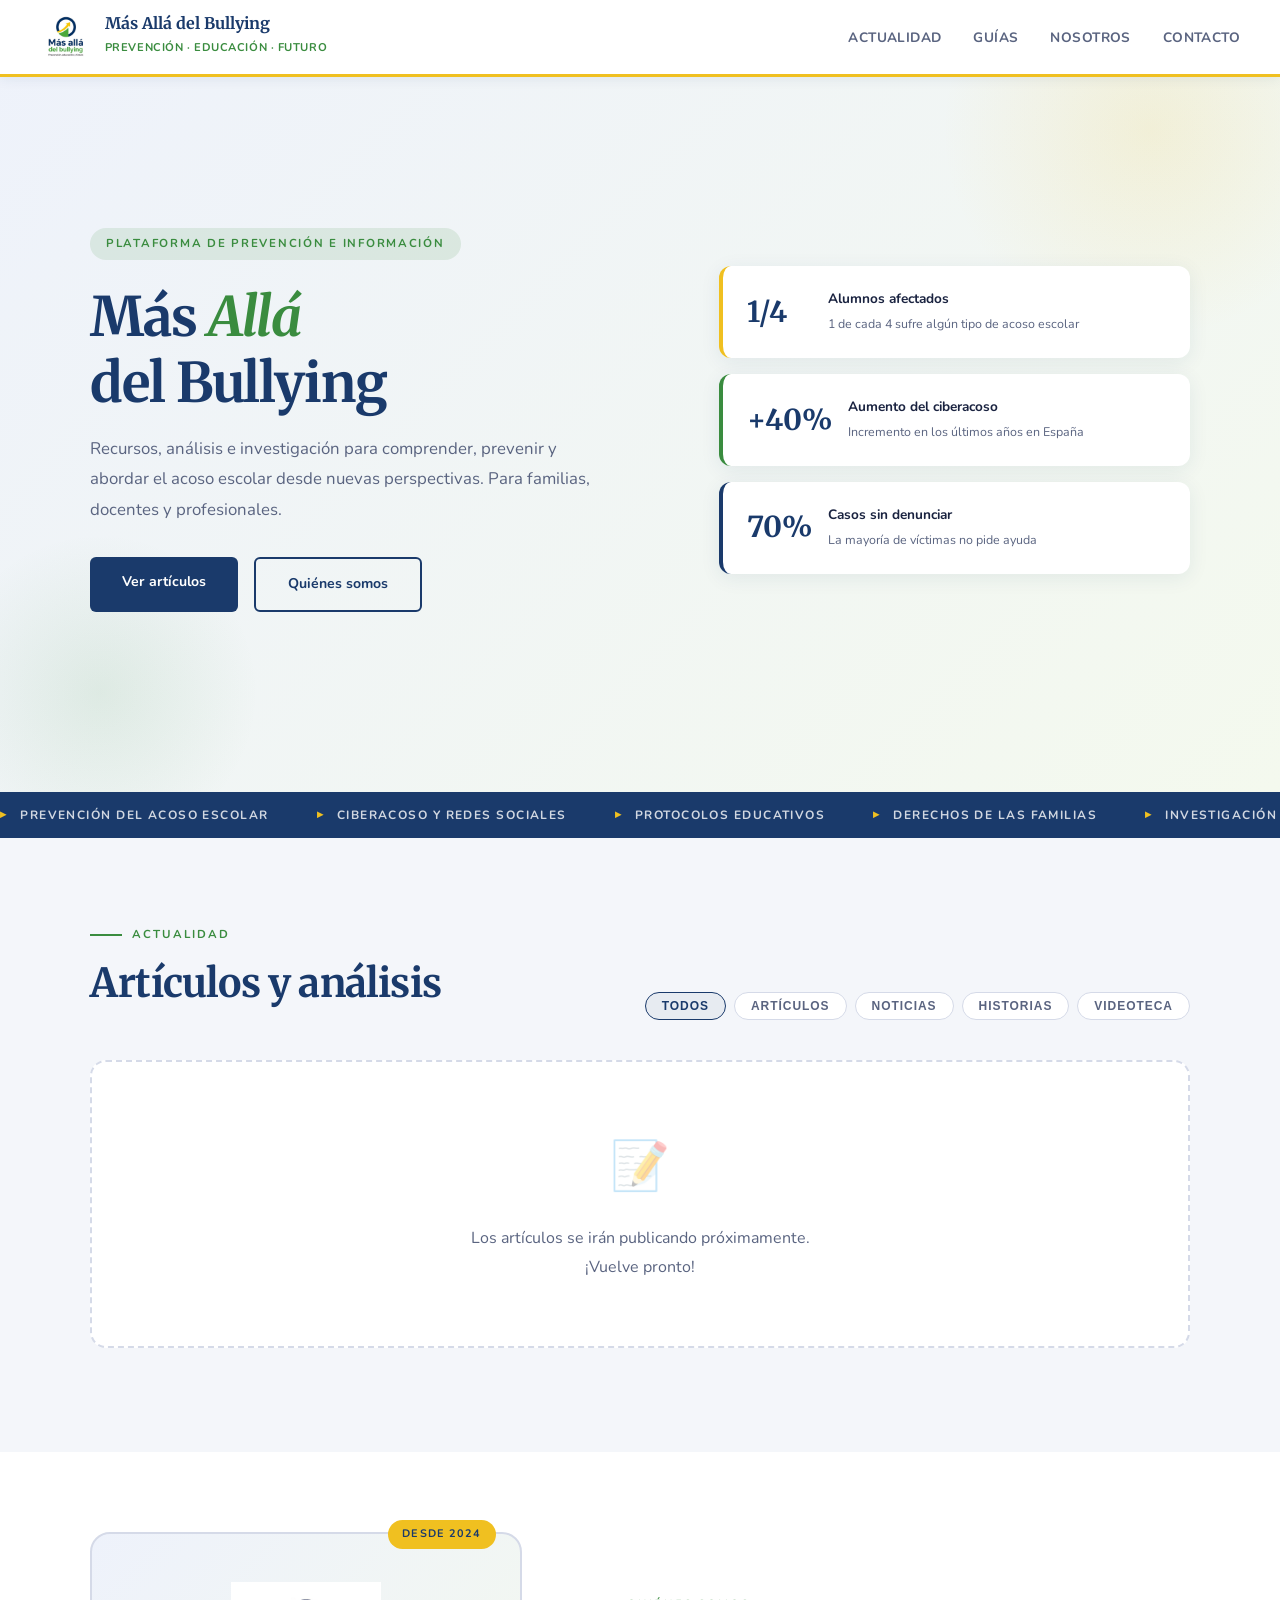
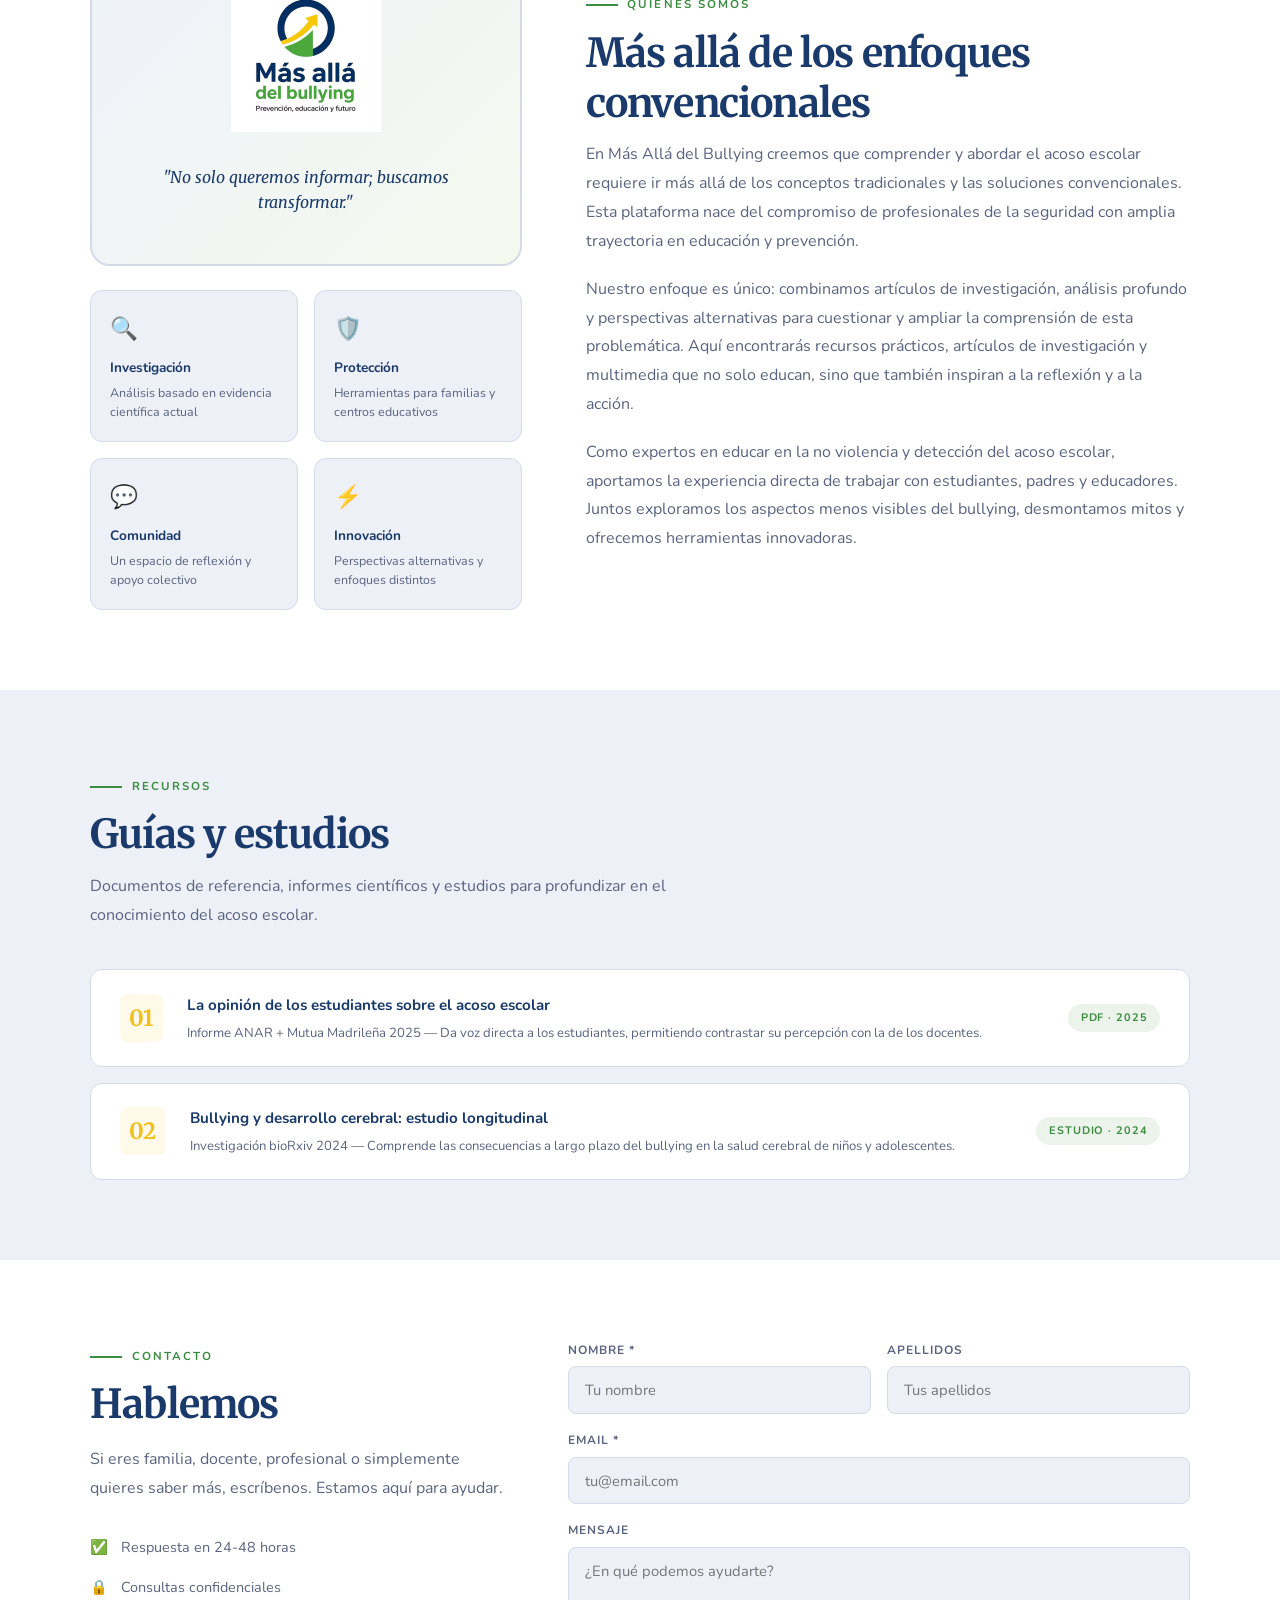
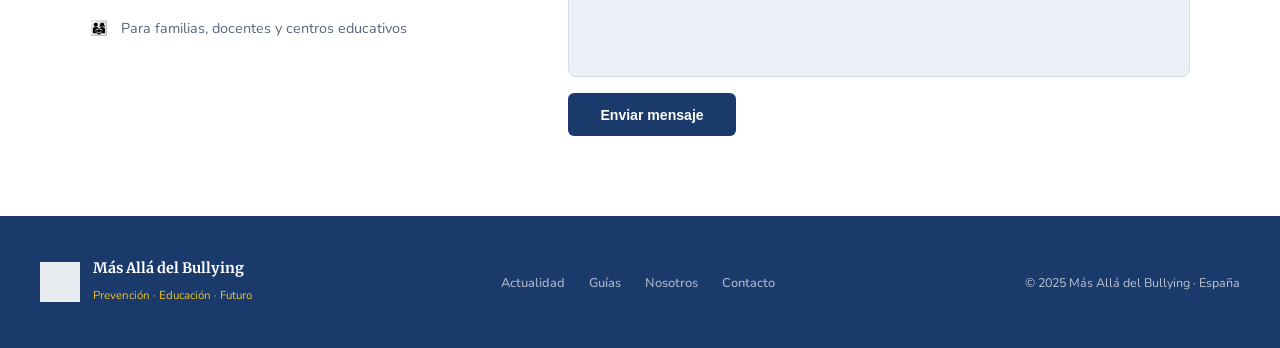
==== commit eaac89b5: "Update index.html" ====
--- a/index.html
+++ b/index.html
@@ -1,677 +1,163 @@
 <!DOCTYPE html>
-<html lang="es">
-<head>
-<meta charset="UTF-8"><!DOCTYPE html>
-<html lang="es"><!DOCTYPE html>
-<html lang="es"><!DOCTYPE html>
 <html lang="es">
 <head>
 <meta charset="UTF-8">
 <meta name="viewport" content="width=device-width, initial-scale=1.0">
 <title>Más Allá del Bullying | Prevención del Acoso Escolar y Ciberacoso</title>
 <link rel="preconnect" href="https://fonts.googleapis.com">
-<link href="https://fonts.googleapis.com/css2?family=Playfair+Display:ital,wght@0,700;0,900;1,700&family=DM+Sans:wght@300;400;500&family=DM+Mono:wght@400;500&display=swap" rel="stylesheet">
+<link href="https://fonts.googleapis.com/css2?family=Merriweather:ital,wght@0,400;0,700;1,400&family=Nunito:wght@300;400;600;700&display=swap" rel="stylesheet">
 <style>
   :root {
-    --bg: #0f0e0c;
-    --bg2: #161512;
-    --bg3: #1e1c18;
-    --accent: #e8c547;
-    --accent2: #d4854a;
-    --text: #f0ece3;
-    --text-muted: #8a8474;
-    --border: #2e2b24;
-    --card-bg: #181612;
-    --red: #c94b4b;
+    --azul: #1a3a6b;
+    --azul-claro: #2a5298;
+    --verde: #3a8c3f;
+    --amarillo: #f0c020;
+    --bg: #f4f6fa;
+    --bg2: #ffffff;
+    --bg3: #edf0f7;
+    --text: #1a2340;
+    --text-muted: #5a6480;
+    --border: #d5dae8;
   }
-
-  * { margin: 0; padding: 0; box-sizing: border-box; }
-
-  html { scroll-behavior: smooth; }
-
-  body {
-    background: #0f0e0c;
-    color: #f0ece3;
-    font-family: 'DM Sans', sans-serif;
-    font-weight: 300;
-    line-height: 1.7;
-    overflow-x: hidden;
-  }
-
-  /* ── NOISE OVERLAY ── */
-  body::before {
-    content: '';
-    position: fixed;
-    inset: 0;
-    background-image: url("data:image/svg+xml,%3Csvg viewBox='0 0 256 256' xmlns='http://www.w3.org/2000/svg'%3E%3Cfilter id='noise'%3E%3CfeTurbulence type='fractalNoise' baseFrequency='0.9' numOctaves='4' stitchTiles='stitch'/%3E%3C/filter%3E%3Crect width='100%25' height='100%25' filter='url(%23noise)' opacity='0.04'/%3E%3C/svg%3E");
-    pointer-events: none;
-    z-index: 9999;
-    opacity: 0.4;
-  }
-
-  /* ── NAV ── */
-  nav {
-    position: fixed;
-    top: 0; left: 0; right: 0;
-    z-index: 1000;
-    display: flex;
-    align-items: center;
-    justify-content: space-between;
-    padding: 1.2rem 3rem;
-    background: rgba(15,14,12,0.92);
-    backdrop-filter: blur(12px);
-    border-bottom: 1px solid #2e2b24;
-  }
-
-  .nav-logo {
-    font-family: 'Playfair Display', serif;
-    font-size: 1.1rem;
-    font-weight: 700;
-    color: #e8c547;
-    text-decoration: none;
-    letter-spacing: -0.01em;
-    line-height: 1.2;
-  }
-  .nav-logo span { display: block; font-size: 0.65rem; font-family: 'DM Mono', monospace; font-weight: 400; letter-spacing: 0.15em; text-transform: uppercase; color: #8a8474; }
-
-  .nav-links { display: flex; gap: 2.5rem; list-style: none; }
-  .nav-links a {
-    color: #8a8474;
-    text-decoration: none;
-    font-size: 0.8rem;
-    font-weight: 500;
-    letter-spacing: 0.1em;
-    text-transform: uppercase;
-    transition: color 0.2s;
-  }
-  .nav-links a:hover { color: #e8c547; }
-
-  .nav-toggle { display: none; flex-direction: column; gap: 5px; cursor: pointer; }
-  .nav-toggle span { display: block; width: 24px; height: 1px; background: #f0ece3; transition: all 0.3s; }
-
-  /* ── HERO ── */
-  .hero {
-    min-height: 100vh;
-    display: flex;
-    align-items: center;
-    position: relative;
-    padding: 8rem 3rem 4rem;
-    overflow: hidden;
-  }
-
-  .hero-bg {
-    position: absolute;
-    inset: 0;
-    background: radial-gradient(ellipse 80% 60% at 60% 40%, rgba(232,197,71,0.07) 0%, transparent 70%),
-                radial-gradient(ellipse 50% 50% at 10% 80%, rgba(212,133,74,0.05) 0%, transparent 60%);
-  }
-
-  .hero-line {
-    position: absolute;
-    left: 3rem;
-    top: 50%;
-    transform: translateY(-50%);
-    width: 2px;
-    height: 40vh;
-    background: linear-gradient(to bottom, transparent, #e8c547, transparent);
-    opacity: 0.3;
-  }
-
-  .hero-content { max-width: 780px; padding-left: 3rem; position: relative; }
-
-  .hero-tag {
-    display: inline-block;
-    font-family: 'DM Mono', monospace;
-    font-size: 0.7rem;
-    letter-spacing: 0.2em;
-    text-transform: uppercase;
-    color: #e8c547;
-    border: 1px solid rgba(232,197,71,0.3);
-    padding: 0.4rem 0.9rem;
-    margin-bottom: 2rem;
-    animation: fadeUp 0.8s ease both;
-  }
-
-  .hero h1 {
-    font-family: 'Playfair Display', serif;
-    font-size: clamp(3rem, 7vw, 5.5rem);
-    font-weight: 900;
-    line-height: 1.05;
-    letter-spacing: -0.03em;
-    margin-bottom: 1.5rem;
-    animation: fadeUp 0.8s 0.1s ease both;
-  }
-
-  .hero h1 em {
-    font-style: italic;
-    color: #e8c547;
-  }
-
-  .hero-desc {
-    font-size: 1.05rem;
-    color: #8a8474;
-    max-width: 540px;
-    margin-bottom: 2.5rem;
-    animation: fadeUp 0.8s 0.2s ease both;
-  }
-
-  .hero-cta {
-    display: flex;
-    gap: 1rem;
-    flex-wrap: wrap;
-    animation: fadeUp 0.8s 0.3s ease both;
-  }
-
-  .btn-primary {
-    background: #e8c547;
-    color: #0f0e0c;
-    padding: 0.85rem 2rem;
-    font-size: 0.85rem;
-    font-weight: 500;
-    letter-spacing: 0.05em;
-    text-transform: uppercase;
-    text-decoration: none;
-    transition: all 0.2s;
-    border: none;
-    cursor: pointer;
-    display: inline-block;
-  }
-  .btn-primary:hover { background: #f0d060; transform: translateY(-2px); }
-
-  .btn-ghost {
-    border: 1px solid #2e2b24;
-    color: #8a8474;
-    padding: 0.85rem 2rem;
-    font-size: 0.85rem;
-    font-weight: 500;
-    letter-spacing: 0.05em;
-    text-transform: uppercase;
-    text-decoration: none;
-    transition: all 0.2s;
-    display: inline-block;
-  }
-  .btn-ghost:hover { border-color: #e8c547; color: #e8c547; }
-
-  .hero-stats {
-    position: absolute;
-    right: 3rem;
-    bottom: 4rem;
-    display: flex;
-    flex-direction: column;
-    gap: 1.5rem;
-    animation: fadeUp 0.8s 0.4s ease both;
-  }
-
-  .stat { text-align: right; }
-  .stat-num {
-    font-family: 'Playfair Display', serif;
-    font-size: 2.2rem;
-    font-weight: 700;
-    color: #e8c547;
-    line-height: 1;
-  }
-  .stat-label { font-size: 0.7rem; letter-spacing: 0.1em; text-transform: uppercase; color: #8a8474; margin-top: 0.2rem; }
-
-  /* ── TICKER ── */
-  .ticker-wrap {
-    border-top: 1px solid #2e2b24;
-    border-bottom: 1px solid #2e2b24;
-    background: #161512;
-    overflow: hidden;
-    padding: 0.9rem 0;
-  }
-  .ticker {
-    display: flex;
-    gap: 4rem;
-    animation: ticker 30s linear infinite;
-    white-space: nowrap;
-  }
-  .ticker-item {
-    font-family: 'DM Mono', monospace;
-    font-size: 0.72rem;
-    letter-spacing: 0.15em;
-    text-transform: uppercase;
-    color: #8a8474;
-    display: flex;
-    align-items: center;
-    gap: 1rem;
-  }
-  .ticker-item::before { content: '◆'; color: #e8c547; font-size: 0.5rem; }
-
-  @keyframes ticker { from { transform: translateX(0); } to { transform: translateX(-50%); } }
-
-  /* ── SECTION BASE ── */
-  section { padding: 5rem 3rem; }
-
-  .section-label {
-    font-family: 'DM Mono', monospace;
-    font-size: 0.68rem;
-    letter-spacing: 0.2em;
-    text-transform: uppercase;
-    color: #e8c547;
-    margin-bottom: 1rem;
-    display: flex;
-    align-items: center;
-    gap: 0.8rem;
-  }
-  .section-label::before { content: ''; display: block; width: 2rem; height: 1px; background: #e8c547; }
-
-  .section-title {
-    font-family: 'Playfair Display', serif;
-    font-size: clamp(2rem, 4vw, 3rem);
-    font-weight: 700;
-    line-height: 1.15;
-    letter-spacing: -0.02em;
-    margin-bottom: 1rem;
-  }
-
-  /* ── ARTICLES ── */
-  .articles-section { background: #0f0e0c; }
-
-  .articles-header {
-    display: flex;
-    align-items: flex-end;
-    justify-content: space-between;
-    margin-bottom: 3rem;
-  }
-
-  .filter-tabs {
-    display: flex;
-    gap: 0.5rem;
-    flex-wrap: wrap;
-  }
-
-  .filter-tab {
-    font-family: 'DM Mono', monospace;
-    font-size: 0.68rem;
-    letter-spacing: 0.1em;
-    text-transform: uppercase;
-    color: #8a8474;
-    border: 1px solid #2e2b24;
-    padding: 0.4rem 0.9rem;
-    cursor: pointer;
-    transition: all 0.2s;
-    background: none;
-  }
-  .filter-tab:hover, .filter-tab.active { border-color: #e8c547; color: #e8c547; background: rgba(232,197,71,0.05); }
-
-  .articles-grid {
-    display: grid;
-    grid-template-columns: 2fr 1fr;
-    grid-template-rows: auto auto;
-    gap: 1.5px;
-  }
-
-  .article-card {
-    background: #181612;
-    position: relative;
-    overflow: hidden;
-    cursor: pointer;
-    transition: background 0.3s;
-    text-decoration: none;
-    color: inherit;
-    display: block;
-  }
-  .article-card:hover { background: #1e1c18; }
-  .article-card:hover .card-arrow { transform: translate(4px, -4px); }
-
-  .card-inner { padding: 2rem; height: 100%; display: flex; flex-direction: column; }
-
-  .card-cat {
-    font-family: 'DM Mono', monospace;
-    font-size: 0.65rem;
-    letter-spacing: 0.15em;
-    text-transform: uppercase;
-    color: #e8c547;
-    margin-bottom: 1rem;
-  }
-
-  .card-title {
-    font-family: 'Playfair Display', serif;
-    font-size: 1.25rem;
-    font-weight: 700;
-    line-height: 1.3;
-    letter-spacing: -0.01em;
-    margin-bottom: 0.8rem;
-    flex: 1;
-  }
-
-  .article-card.featured .card-title { font-size: 1.8rem; }
-
-  .card-excerpt {
-    font-size: 0.88rem;
-    color: #8a8474;
-    line-height: 1.6;
-    margin-bottom: 1.5rem;
-    display: -webkit-box;
-    -webkit-line-clamp: 3;
-    -webkit-box-orient: vertical;
-    overflow: hidden;
-  }
-
-  .card-footer {
-    display: flex;
-    align-items: center;
-    justify-content: space-between;
-    margin-top: auto;
-    padding-top: 1rem;
-    border-top: 1px solid #2e2b24;
-  }
-
-  .card-date {
-    font-family: 'DM Mono', monospace;
-    font-size: 0.65rem;
-    color: #8a8474;
-    letter-spacing: 0.1em;
-  }
-
-  .card-arrow {
-    color: #e8c547;
-    font-size: 1.1rem;
-    transition: transform 0.2s;
-  }
-
-  .article-card.featured { grid-row: span 2; }
-
-  .card-divider { width: 100%; height: 1px; background: #2e2b24; margin: 0; }
-
-  /* ── ABOUT ── */
-  .about-section {
-    background: #161512;
-    border-top: 1px solid #2e2b24;
-    border-bottom: 1px solid #2e2b24;
-  }
-
-  .about-grid {
-    display: grid;
-    grid-template-columns: 1fr 1.6fr;
-    gap: 5rem;
-    align-items: center;
-  }
-
-  .about-visual {
-    position: relative;
-  }
-
-  .about-box {
-    background: #1e1c18;
-    border: 1px solid #2e2b24;
-    padding: 3rem;
-    position: relative;
-  }
-
-  .about-box::before {
-    content: '"';
-    font-family: 'Playfair Display', serif;
-    font-size: 8rem;
-    color: #e8c547;
-    opacity: 0.15;
-    position: absolute;
-    top: -1rem;
-    left: 1rem;
-    line-height: 1;
-  }
-
-  .about-quote {
-    font-family: 'Playfair Display', serif;
-    font-size: 1.3rem;
-    font-style: italic;
-    line-height: 1.5;
-    color: #f0ece3;
-  }
-
-  .about-accent {
-    position: absolute;
-    bottom: -1rem;
-    right: -1rem;
-    width: 4rem;
-    height: 4rem;
-    background: #e8c547;
-    z-index: -1;
-  }
-
-  .about-pillars {
-    display: grid;
-    grid-template-columns: 1fr 1fr;
-    gap: 1rem;
-    margin-top: 2rem;
-  }
-
-  .pillar {
-    border: 1px solid #2e2b24;
-    padding: 1.2rem;
-    transition: border-color 0.2s;
-  }
-  .pillar:hover { border-color: #e8c547; }
-
-  .pillar-icon { font-size: 1.4rem; margin-bottom: 0.5rem; }
-  .pillar-title { font-size: 0.8rem; font-weight: 500; letter-spacing: 0.05em; margin-bottom: 0.3rem; }
-  .pillar-desc { font-size: 0.78rem; color: #8a8474; }
-
-  /* ── GUIDES ── */
-  .guides-section { background: #0f0e0c; }
-
-  .guides-list { display: flex; flex-direction: column; gap: 1px; margin-top: 2rem; }
-
-  .guide-item {
-    background: #181612;
-    display: flex;
-    align-items: center;
-    gap: 2rem;
-    padding: 1.5rem 2rem;
-    text-decoration: none;
-    color: inherit;
-    transition: background 0.2s;
-    border-left: 2px solid transparent;
-  }
-  .guide-item:hover { background: #1e1c18; border-left-color: #e8c547; }
-
-  .guide-num {
-    font-family: 'DM Mono', monospace;
-    font-size: 0.7rem;
-    color: #e8c547;
-    min-width: 2rem;
-  }
-
-  .guide-info { flex: 1; }
-  .guide-title { font-size: 0.95rem; font-weight: 500; margin-bottom: 0.3rem; }
-  .guide-desc { font-size: 0.82rem; color: #8a8474; }
-
-  .guide-tag {
-    font-family: 'DM Mono', monospace;
-    font-size: 0.62rem;
-    letter-spacing: 0.1em;
-    text-transform: uppercase;
-    color: #8a8474;
-    border: 1px solid #2e2b24;
-    padding: 0.2rem 0.6rem;
-    white-space: nowrap;
-  }
-
-  /* ── CONTACT ── */
-  .contact-section {
-    background: #161512;
-    border-top: 1px solid #2e2b24;
-  }
-
-  .contact-grid {
-    display: grid;
-    grid-template-columns: 1fr 1.5fr;
-    gap: 5rem;
-    align-items: start;
-  }
-
-  .contact-form { display: flex; flex-direction: column; gap: 1rem; }
-
-  .form-group { display: flex; flex-direction: column; gap: 0.4rem; }
-
-  .form-label {
-    font-family: 'DM Mono', monospace;
-    font-size: 0.65rem;
-    letter-spacing: 0.15em;
-    text-transform: uppercase;
-    color: #8a8474;
-  }
-
-  .form-input, .form-textarea {
-    background: #1e1c18;
-    border: 1px solid #2e2b24;
-    color: #f0ece3;
-    padding: 0.8rem 1rem;
-    font-family: 'DM Sans', sans-serif;
-    font-size: 0.9rem;
-    outline: none;
-    transition: border-color 0.2s;
-    resize: none;
-  }
-  .form-input:focus, .form-textarea:focus { border-color: #e8c547; }
-  .form-textarea { min-height: 120px; }
-
-  .form-row { display: grid; grid-template-columns: 1fr 1fr; gap: 1rem; }
-
-  /* ── FULL ARTICLE OVERLAY ── */
-  .article-overlay {
-    position: fixed;
-    inset: 0;
-    z-index: 2000;
-    background: #0f0e0c;
-    color: #f0ece3;
-    overflow-y: auto;
-    display: none;
-    animation: fadeIn 0.3s ease;
-  }
-  .article-overlay.open { display: block; }
-
-  .overlay-header {
-    position: sticky;
-    top: 0;
-    background: rgba(15,14,12,0.95);
-    backdrop-filter: blur(12px);
-    border-bottom: 1px solid #2e2b24;
-    padding: 1.2rem 3rem;
-    display: flex;
-    align-items: center;
-    justify-content: space-between;
-  }
-
-  .overlay-back {
-    background: none;
-    border: 1px solid #2e2b24;
-    color: #8a8474;
-    padding: 0.5rem 1rem;
-    font-family: 'DM Mono', monospace;
-    font-size: 0.68rem;
-    letter-spacing: 0.1em;
-    text-transform: uppercase;
-    cursor: pointer;
-    transition: all 0.2s;
-  }
-  .overlay-back:hover { border-color: #e8c547; color: #e8c547; }
-
-  .overlay-content { max-width: 740px; margin: 0 auto; padding: 4rem 3rem; }
-
-  .overlay-cat {
-    font-family: 'DM Mono', monospace;
-    font-size: 0.68rem;
-    letter-spacing: 0.2em;
-    text-transform: uppercase;
-    color: #e8c547;
-    margin-bottom: 1.5rem;
-  }
-
-  .overlay-title {
-    font-family: 'Playfair Display', serif;
-    font-size: clamp(1.8rem, 4vw, 2.8rem);
-    font-weight: 700;
-    line-height: 1.2;
-    letter-spacing: -0.02em;
-    margin-bottom: 1rem;
-  }
-
-  .overlay-meta {
-    display: flex;
-    gap: 1.5rem;
-    font-family: 'DM Mono', monospace;
-    font-size: 0.68rem;
-    letter-spacing: 0.1em;
-    color: #8a8474;
-    margin-bottom: 3rem;
-    padding-bottom: 2rem;
-    border-bottom: 1px solid #2e2b24;
-  }
-
-  .overlay-body { font-size: 1rem; line-height: 1.85; color: #c8c0b0 !important; }
-  .overlay-body * { color: inherit; }
-  .overlay-body h2, .overlay-body h3 { font-family: 'Playfair Display', serif; color: #f0ece3 !important; margin: 2.5rem 0 1rem; font-size: 1.4rem; }
-  .overlay-body strong { color: #f0ece3 !important; font-weight: 500; }
-  .overlay-body p { margin-bottom: 1.2rem; color: #c8c0b0 !important; }
-  .overlay-body ul, .overlay-body ol { margin: 1rem 0 1.5rem 1.5rem; }
-  .overlay-body li { margin-bottom: 0.5rem; color: #c8c0b0 !important; }
-  .overlay-body table { width: 100%; border-collapse: collapse; margin: 2rem 0; font-size: 0.85rem; }
-  .overlay-body th { background: #1e1c18; color: #e8c547 !important; font-family: 'DM Mono', monospace; font-size: 0.68rem; letter-spacing: 0.1em; text-transform: uppercase; padding: 0.8rem 1rem; text-align: left; border: 1px solid #2e2b24; }
-  .overlay-body td { padding: 0.8rem 1rem; border: 1px solid #2e2b24; color: #8a8474 !important; }
-  .overlay-body tr:nth-child(even) td { background: #161512; }
-
-  /* ── FOOTER ── */
-  footer {
-    background: #161512;
-    border-top: 1px solid #2e2b24;
-    padding: 3rem;
-    display: flex;
-    align-items: center;
-    justify-content: space-between;
-    flex-wrap: wrap;
-    gap: 1rem;
-  }
-
-  .footer-logo {
-    font-family: 'Playfair Display', serif;
-    font-size: 1rem;
-    font-weight: 700;
-    color: #e8c547;
-  }
-
-  .footer-copy { font-size: 0.78rem; color: #8a8474; }
-
-  /* ── ANIMATIONS ── */
-  @keyframes fadeUp {
-    from { opacity: 0; transform: translateY(20px); }
-    to { opacity: 1; transform: translateY(0); }
-  }
-
-  @keyframes fadeIn {
-    from { opacity: 0; }
-    to { opacity: 1; }
-  }
-
-  /* ── MOBILE ── */
-  @media (max-width: 768px) {
-    nav { padding: 1rem 1.5rem; }
-    .nav-links { display: none; flex-direction: column; position: absolute; top: 100%; left: 0; right: 0; background: #161512; border-bottom: 1px solid #2e2b24; padding: 1.5rem; gap: 1rem; }
-    .nav-links.open { display: flex; }
-    .nav-toggle { display: flex; }
-
-    section { padding: 3.5rem 1.5rem; }
-    .hero { padding: 7rem 1.5rem 3rem; }
-    .hero-content { padding-left: 0; }
-    .hero-line { display: none; }
-    .hero-stats { position: static; flex-direction: row; gap: 2rem; margin-top: 3rem; }
-    .stat { text-align: left; }
-
-    .articles-header { flex-direction: column; align-items: flex-start; gap: 1rem; }
-    .articles-grid { grid-template-columns: 1fr; }
-    .article-card.featured { grid-row: auto; }
-
-    .about-grid { grid-template-columns: 1fr; gap: 2.5rem; }
-    .about-pillars { grid-template-columns: 1fr; }
-
-    .contact-grid { grid-template-columns: 1fr; gap: 2.5rem; }
-    .form-row { grid-template-columns: 1fr; }
-
-    .overlay-content { padding: 2rem 1.5rem; }
-    .overlay-header { padding: 1rem 1.5rem; }
-
-    footer { flex-direction: column; align-items: flex-start; }
+  * { margin:0; padding:0; box-sizing:border-box; }
+  html { scroll-behavior:smooth; }
+  body { background:var(--bg); color:var(--text); font-family:'Nunito',sans-serif; font-weight:400; line-height:1.7; overflow-x:hidden; }
+
+  /* NAV */
+  nav { position:fixed; top:0; left:0; right:0; z-index:1000; background:var(--bg2); border-bottom:3px solid var(--amarillo); box-shadow:0 2px 12px rgba(26,58,107,0.08); display:flex; align-items:center; justify-content:space-between; padding:0.7rem 2.5rem; }
+  .nav-logo { display:flex; align-items:center; gap:0.8rem; text-decoration:none; }
+  .nav-logo img { height:52px; width:auto; }
+  .nav-logo-text strong { display:block; font-family:'Merriweather',serif; font-size:1rem; font-weight:700; color:var(--azul); line-height:1.2; }
+  .nav-logo-text span { font-size:0.7rem; color:var(--verde); font-weight:700; letter-spacing:0.05em; text-transform:uppercase; }
+  .nav-links { display:flex; gap:2rem; list-style:none; }
+  .nav-links a { color:var(--text-muted); text-decoration:none; font-size:0.85rem; font-weight:700; letter-spacing:0.03em; text-transform:uppercase; transition:color 0.2s; padding-bottom:2px; border-bottom:2px solid transparent; }
+  .nav-links a:hover { color:var(--azul); border-bottom-color:var(--amarillo); }
+  .nav-toggle { display:none; flex-direction:column; gap:5px; cursor:pointer; background:none; border:none; padding:4px; }
+  .nav-toggle span { display:block; width:24px; height:2px; background:var(--azul); }
+
+  /* HERO */
+  .hero { min-height:88vh; display:flex; align-items:center; padding:7rem 2.5rem 4rem; background:linear-gradient(135deg,#eef2fb 0%,#f4f9ee 100%); position:relative; overflow:hidden; }
+  .hero::before { content:''; position:absolute; top:-80px; right:-80px; width:420px; height:420px; border-radius:50%; background:radial-gradient(circle,rgba(240,192,32,0.13) 0%,transparent 70%); }
+  .hero::after { content:''; position:absolute; bottom:-60px; left:-60px; width:320px; height:320px; border-radius:50%; background:radial-gradient(circle,rgba(58,140,63,0.1) 0%,transparent 70%); }
+  .hero-inner { max-width:1100px; margin:0 auto; display:grid; grid-template-columns:1.2fr 1fr; gap:4rem; align-items:center; position:relative; z-index:1; width:100%; }
+  .hero-tag { display:inline-block; background:rgba(58,140,63,0.12); color:var(--verde); font-size:0.72rem; font-weight:700; letter-spacing:0.15em; text-transform:uppercase; padding:0.4rem 1rem; border-radius:50px; margin-bottom:1.5rem; }
+  .hero h1 { font-family:'Merriweather',serif; font-size:clamp(2.2rem,5vw,3.4rem); font-weight:700; line-height:1.2; color:var(--azul); margin-bottom:1.2rem; letter-spacing:-0.02em; }
+  .hero h1 em { font-style:italic; color:var(--verde); }
+  .hero-desc { font-size:1.05rem; color:var(--text-muted); margin-bottom:2rem; max-width:500px; line-height:1.8; }
+  .hero-cta { display:flex; gap:1rem; flex-wrap:wrap; }
+  .btn-primary { background:var(--azul); color:#fff; padding:0.85rem 2rem; border-radius:6px; font-size:0.88rem; font-weight:700; text-decoration:none; transition:all 0.2s; border:none; cursor:pointer; display:inline-block; }
+  .btn-primary:hover { background:var(--azul-claro); transform:translateY(-2px); box-shadow:0 6px 20px rgba(26,58,107,0.25); }
+  .btn-secondary { background:transparent; color:var(--azul); padding:0.85rem 2rem; border-radius:6px; font-size:0.88rem; font-weight:700; text-decoration:none; transition:all 0.2s; border:2px solid var(--azul); display:inline-block; }
+  .btn-secondary:hover { background:var(--azul); color:#fff; }
+  .hero-visual { display:flex; flex-direction:column; gap:1rem; }
+  .hero-stat-card { background:var(--bg2); border-radius:12px; padding:1.3rem 1.5rem; box-shadow:0 4px 20px rgba(26,58,107,0.08); display:flex; align-items:center; gap:1rem; border-left:4px solid var(--amarillo); }
+  .hero-stat-card:nth-child(2) { border-left-color:var(--verde); }
+  .hero-stat-card:nth-child(3) { border-left-color:var(--azul); }
+  .stat-num { font-family:'Merriweather',serif; font-size:1.8rem; font-weight:700; color:var(--azul); line-height:1; min-width:65px; }
+  .stat-info strong { display:block; font-size:0.85rem; font-weight:700; color:var(--text); }
+  .stat-info span { font-size:0.78rem; color:var(--text-muted); }
+
+  /* TICKER */
+  .ticker-wrap { background:var(--azul); overflow:hidden; padding:0.8rem 0; }
+  .ticker { display:flex; gap:3rem; animation:ticker 35s linear infinite; white-space:nowrap; }
+  .ticker-item { font-size:0.75rem; font-weight:700; letter-spacing:0.12em; text-transform:uppercase; color:rgba(255,255,255,0.8); display:flex; align-items:center; gap:0.8rem; }
+  .ticker-item::before { content:'▶'; color:var(--amarillo); font-size:0.5rem; }
+  @keyframes ticker { from{transform:translateX(0)} to{transform:translateX(-50%)} }
+
+  /* SECCIONES */
+  section { padding:5rem 2.5rem; }
+  .section-inner { max-width:1100px; margin:0 auto; }
+  .section-label { display:inline-flex; align-items:center; gap:0.6rem; font-size:0.72rem; font-weight:700; letter-spacing:0.18em; text-transform:uppercase; color:var(--verde); margin-bottom:0.8rem; }
+  .section-label::before { content:''; display:block; width:2rem; height:2px; background:var(--verde); }
+  .section-title { font-family:'Merriweather',serif; font-size:clamp(1.8rem,3.5vw,2.5rem); font-weight:700; color:var(--azul); line-height:1.25; letter-spacing:-0.02em; margin-bottom:0.8rem; }
+  .section-desc { font-size:1rem; color:var(--text-muted); max-width:580px; line-height:1.8; }
+
+  /* ARTÍCULOS */
+  .articles-section { background:var(--bg); }
+  .articles-header { display:flex; align-items:flex-end; justify-content:space-between; margin-bottom:2.5rem; flex-wrap:wrap; gap:1rem; }
+  .filter-tabs { display:flex; gap:0.5rem; flex-wrap:wrap; }
+  .filter-tab { font-size:0.75rem; font-weight:700; letter-spacing:0.08em; text-transform:uppercase; color:var(--text-muted); border:1.5px solid var(--border); padding:0.4rem 1rem; border-radius:50px; cursor:pointer; transition:all 0.2s; background:var(--bg2); }
+  .filter-tab:hover, .filter-tab.active { border-color:var(--azul); color:var(--azul); background:rgba(26,58,107,0.06); }
+  .articles-empty { background:var(--bg2); border-radius:16px; border:2px dashed var(--border); padding:4rem 2rem; text-align:center; }
+  .articles-empty-icon { font-size:3rem; margin-bottom:1rem; opacity:0.4; }
+  .articles-empty p { color:var(--text-muted); font-size:1rem; line-height:1.8; }
+  .articles-grid { display:grid; grid-template-columns:repeat(auto-fill,minmax(320px,1fr)); gap:1.5rem; margin-top:1.5rem; }
+  .article-card { background:var(--bg2); border-radius:14px; overflow:hidden; box-shadow:0 2px 12px rgba(26,58,107,0.07); transition:all 0.25s; text-decoration:none; color:inherit; display:flex; flex-direction:column; border:1px solid var(--border); }
+  .article-card:hover { transform:translateY(-4px); box-shadow:0 8px 28px rgba(26,58,107,0.13); }
+  .card-body { padding:1.5rem; flex:1; display:flex; flex-direction:column; }
+  .card-cat { font-size:0.68rem; font-weight:700; letter-spacing:0.12em; text-transform:uppercase; color:var(--verde); margin-bottom:0.7rem; }
+  .card-title { font-family:'Merriweather',serif; font-size:1.05rem; font-weight:700; line-height:1.4; color:var(--azul); margin-bottom:0.8rem; flex:1; }
+  .card-excerpt { font-size:0.85rem; color:var(--text-muted); line-height:1.7; margin-bottom:1.2rem; display:-webkit-box; -webkit-line-clamp:3; -webkit-box-orient:vertical; overflow:hidden; }
+  .card-footer { display:flex; align-items:center; justify-content:space-between; padding-top:1rem; border-top:1px solid var(--border); }
+  .card-date { font-size:0.72rem; color:var(--text-muted); font-weight:600; }
+  .card-link { font-size:0.78rem; font-weight:700; color:var(--azul); }
+
+  /* NOSOTROS */
+  .about-section { background:var(--bg2); }
+  .about-grid { display:grid; grid-template-columns:1fr 1.4fr; gap:4rem; align-items:center; }
+  .about-img-box { background:linear-gradient(135deg,#eef2fb,#f4f9ee); border-radius:20px; padding:3rem 2rem; text-align:center; border:2px solid var(--border); position:relative; }
+  .about-img-box img { width:150px; height:auto; margin-bottom:1.5rem; }
+  .about-quote { font-family:'Merriweather',serif; font-size:1rem; font-style:italic; color:var(--azul); line-height:1.6; }
+  .about-badge { position:absolute; top:-14px; right:24px; background:var(--amarillo); color:var(--azul); font-size:0.68rem; font-weight:700; letter-spacing:0.1em; text-transform:uppercase; padding:0.35rem 0.9rem; border-radius:50px; }
+  .about-pillars { display:grid; grid-template-columns:1fr 1fr; gap:1rem; margin-top:1.5rem; }
+  .pillar { background:var(--bg3); border-radius:12px; padding:1.2rem; border:1px solid var(--border); transition:all 0.2s; }
+  .pillar:hover { border-color:var(--verde); background:rgba(58,140,63,0.04); }
+  .pillar-icon { font-size:1.4rem; margin-bottom:0.5rem; }
+  .pillar-title { font-size:0.85rem; font-weight:700; color:var(--azul); margin-bottom:0.3rem; }
+  .pillar-desc { font-size:0.78rem; color:var(--text-muted); line-height:1.5; }
+
+  /* GUÍAS */
+  .guides-section { background:var(--bg3); }
+  .guides-list { display:flex; flex-direction:column; gap:1rem; margin-top:2.5rem; }
+  .guide-item { background:var(--bg2); border-radius:12px; display:flex; align-items:center; gap:1.5rem; padding:1.4rem 1.8rem; text-decoration:none; color:inherit; border:1px solid var(--border); transition:all 0.2s; }
+  .guide-item:hover { border-color:var(--azul); box-shadow:0 4px 16px rgba(26,58,107,0.1); transform:translateX(4px); }
+  .guide-num { font-family:'Merriweather',serif; font-size:1.4rem; font-weight:700; color:var(--amarillo); min-width:2.5rem; text-align:center; background:rgba(240,192,32,0.1); border-radius:8px; padding:0.3rem 0.6rem; }
+  .guide-info { flex:1; }
+  .guide-title { font-size:0.95rem; font-weight:700; color:var(--azul); margin-bottom:0.3rem; }
+  .guide-desc { font-size:0.82rem; color:var(--text-muted); line-height:1.5; }
+  .guide-tag { font-size:0.68rem; font-weight:700; letter-spacing:0.08em; text-transform:uppercase; color:var(--verde); background:rgba(58,140,63,0.1); padding:0.3rem 0.8rem; border-radius:50px; white-space:nowrap; }
+
+  /* CONTACTO */
+  .contact-section { background:var(--bg2); }
+  .contact-grid { display:grid; grid-template-columns:1fr 1.5fr; gap:4rem; align-items:start; }
+  .contact-info-item { display:flex; align-items:flex-start; gap:0.8rem; margin-bottom:1rem; font-size:0.9rem; color:var(--text-muted); }
+  .contact-form { display:flex; flex-direction:column; gap:1rem; }
+  .form-row { display:grid; grid-template-columns:1fr 1fr; gap:1rem; }
+  .form-group { display:flex; flex-direction:column; gap:0.4rem; }
+  .form-label { font-size:0.75rem; font-weight:700; letter-spacing:0.08em; text-transform:uppercase; color:var(--text-muted); }
+  .form-input, .form-textarea { background:var(--bg3); border:1.5px solid var(--border); border-radius:8px; color:var(--text); padding:0.8rem 1rem; font-family:'Nunito',sans-serif; font-size:0.92rem; outline:none; transition:border-color 0.2s; }
+  .form-input:focus, .form-textarea:focus { border-color:var(--azul); background:var(--bg2); }
+  .form-textarea { min-height:130px; resize:none; }
+
+  /* FOOTER */
+  footer { background:var(--azul); color:rgba(255,255,255,0.7); padding:2.5rem; display:flex; align-items:center; justify-content:space-between; flex-wrap:wrap; gap:1.5rem; }
+  .footer-logo { display:flex; align-items:center; gap:0.8rem; }
+  .footer-logo img { height:40px; width:auto; filter:brightness(0) invert(1); opacity:0.9; }
+  .footer-logo-text strong { display:block; font-family:'Merriweather',serif; font-size:0.9rem; color:#fff; }
+  .footer-logo-text span { font-size:0.72rem; color:var(--amarillo); }
+  .footer-links { display:flex; gap:1.5rem; list-style:none; flex-wrap:wrap; }
+  .footer-links a { color:rgba(255,255,255,0.6); text-decoration:none; font-size:0.8rem; font-weight:600; transition:color 0.2s; }
+  .footer-links a:hover { color:var(--amarillo); }
+  .footer-copy { font-size:0.78rem; }
+
+  /* ANIMACIONES */
+  .fade-up { opacity:0; transform:translateY(18px); transition:opacity 0.5s ease,transform 0.5s ease; }
+  .fade-up.visible { opacity:1; transform:translateY(0); }
+
+  /* MOBILE */
+  @media(max-width:768px){
+    nav { padding:0.7rem 1.2rem; }
+    .nav-links { display:none; flex-direction:column; position:absolute; top:100%; left:0; right:0; background:var(--bg2); border-bottom:2px solid var(--amarillo); padding:1.2rem 1.5rem; gap:1rem; box-shadow:0 8px 20px rgba(0,0,0,0.08); }
+    .nav-links.open { display:flex; }
+    .nav-toggle { display:flex; }
+    section { padding:3.5rem 1.2rem; }
+    .hero { padding:6rem 1.2rem 3rem; }
+    .hero-inner { grid-template-columns:1fr; gap:2.5rem; }
+    .about-grid { grid-template-columns:1fr; gap:2.5rem; }
+    .about-pillars { grid-template-columns:1fr; }
+    .contact-grid { grid-template-columns:1fr; gap:2rem; }
+    .form-row { grid-template-columns:1fr; }
+    footer { flex-direction:column; }
   }
 </style>
 </head>
@@ -679,11 +165,11 @@
 
 <!-- NAV -->
 <nav>
-  <a href="#" class="nav-logo" style="display:flex;align-items:center;gap:0.75rem;">
-    <img src="logo.png" alt="Logo Más Allá del Bullying" style="height:44px;width:auto;">
-    <div>
-      Más Allá del Bullying
-      <span>Prevención · Educación · Acción</span>
+  <a href="#" class="nav-logo">
+    <img src="logo.png" alt="Logo Más Allá del Bullying">
+    <div class="nav-logo-text">
+      <strong>Más Allá del Bullying</strong>
+      <span>Prevención · Educación · Futuro</span>
     </div>
   </a>
   <ul class="nav-links" id="navLinks">
@@ -692,32 +178,45 @@
     <li><a href="#nosotros" onclick="closeNav()">Nosotros</a></li>
     <li><a href="#contacto" onclick="closeNav()">Contacto</a></li>
   </ul>
-  <div class="nav-toggle" id="navToggle" onclick="toggleNav()">
+  <button class="nav-toggle" id="navToggle" onclick="toggleNav()">
     <span></span><span></span><span></span>
-  </div>
+  </button>
 </nav>
 
 <!-- HERO -->
 <section class="hero">
-  <div class="hero-bg"></div>
-  <div class="hero-line"></div>
-  <div class="hero-content">
-    <div class="hero-tag">Plataforma de información y prevención</div>
-    <h1>Más <em>Allá</em><br>del Bullying</h1>
-    <p class="hero-desc">Recursos, análisis e investigación para comprender, prevenir y abordar el acoso escolar desde nuevas perspectivas. Para familias, docentes y profesionales.</p>
-    <div class="hero-cta">
-      <a href="#articulos" class="btn-primary">Leer artículos</a>
-      <a href="#nosotros" class="btn-ghost">Quiénes somos</a>
-    </div>
-  </div>
-  <div class="hero-stats">
-    <div class="stat">
-      <div class="stat-num">1 de 4</div>
-      <div class="stat-label">alumnos afectados</div>
-    </div>
-    <div class="stat">
-      <div class="stat-num">+40%</div>
-      <div class="stat-label">aumento ciberacoso</div>
+  <div class="hero-inner">
+    <div>
+      <div class="hero-tag">Plataforma de prevención e información</div>
+      <h1>Más <em>Allá</em><br>del Bullying</h1>
+      <p class="hero-desc">Recursos, análisis e investigación para comprender, prevenir y abordar el acoso escolar desde nuevas perspectivas. Para familias, docentes y profesionales.</p>
+      <div class="hero-cta">
+        <a href="#articulos" class="btn-primary">Ver artículos</a>
+        <a href="#nosotros" class="btn-secondary">Quiénes somos</a>
+      </div>
+    </div>
+    <div class="hero-visual">
+      <div class="hero-stat-card">
+        <div class="stat-num">1/4</div>
+        <div class="stat-info">
+          <strong>Alumnos afectados</strong>
+          <span>1 de cada 4 sufre algún tipo de acoso escolar</span>
+        </div>
+      </div>
+      <div class="hero-stat-card">
+        <div class="stat-num">+40%</div>
+        <div class="stat-info">
+          <strong>Aumento del ciberacoso</strong>
+          <span>Incremento en los últimos años en España</span>
+        </div>
+      </div>
+      <div class="hero-stat-card">
+        <div class="stat-num">70%</div>
+        <div class="stat-info">
+          <strong>Casos sin denunciar</strong>
+          <span>La mayoría de víctimas no pide ayuda</span>
+        </div>
+      </div>
     </div>
   </div>
 </section>
@@ -742,5359 +241,167 @@
 
 <!-- ARTÍCULOS -->
 <section class="articles-section" id="articulos">
-  <div class="articles-header">
-    <div>
-      <div class="section-label">Actualidad</div>
-      <h2 class="section-title">Artículos y análisis</h2>
-    </div>
-    <div class="filter-tabs">
-      <button class="filter-tab active">Todos</button>
-      <button class="filter-tab">Artículos</button>
-      <button class="filter-tab">Noticias</button>
-      <button class="filter-tab">Historias</button>
-      <button class="filter-tab">Videoteca</button>
-    </div>
-  </div>
-
-  <div class="articles-grid">
-
-    <!-- FEATURED -->
-    <a class="article-card featured" href="#" onclick="openArticle('transparencia'); return false;">
-      <div class="card-inner">
-        <div class="card-cat">◆ Artículos y Opinión</div>
-        <div class="card-title">Transparencia, derecho a la información y protección del menor en los protocolos de acoso escolar</div>
-        <div class="card-excerpt">Cuando existe una sospecha de acoso escolar, el silencio nunca protege. La transparencia no es un concepto abstracto ni de buena voluntad: es un derecho legal de las familias y una obligación jurídica del centro educativo, directamente vinculada a la protección efectiva de los menores.</div>
-        <div class="card-footer">
-          <span class="card-date">20 Ene 2025 · 5 min</span>
-          <span class="card-arrow">↗</span>
-        </div>
-      </div>
-    </a>
-
-    <!-- SECONDARY -->
-    <a class="article-card" href="#" onclick="openArticle('mediacion'); return false;">
-      <div class="card-inner">
-        <div class="card-cat">◆ Artículos y Opinión</div>
-        <div class="card-title">Mediación y acoso escolar: un análisis de su incompatibilidad</div>
-        <div class="card-excerpt">La mediación escolar es ineficaz e incluso perjudicial en casos de bullying confirmado. Un análisis de la evidencia científica y normativa.</div>
-        <div class="card-footer">
-          <span class="card-date">3 Ene 2025 · 4 min</span>
-          <span class="card-arrow">↗</span>
-        </div>
-      </div>
-    </a>
-
-    <a class="article-card" href="#" onclick="openArticle('cerebro'); return false;">
-      <div class="card-inner">
-        <div class="card-cat">◆ Investigación</div>
-        <div class="card-title">El acoso esculpe el cerebro: un estudio científico clave</div>
-        <div class="card-excerpt">¿Podría el acoso escolar cambiar físicamente el cerebro de un adolescente? La ciencia empieza a dar respuestas contundentes.</div>
-        <div class="card-footer">
-          <span class="card-date">30 Nov 2024 · 8 min</span>
-          <span class="card-arrow">↗</span>
-        </div>
-      </div>
-    </a>
-
-    <a class="article-card" href="#" onclick="openArticle('familia'); return false;">
-      <div class="card-inner">
-        <div class="card-cat">◆ Prevención</div>
-        <div class="card-title">El acoso escolar se vence en casa: la familia como primer escudo</div>
-        <div class="card-excerpt">El hogar es el primer y más influyente espacio educativo. Es donde se forjan las herramientas con las que un niño se enfrentará al mundo.</div>
-        <div class="card-footer">
-          <span class="card-date">15 Nov 2024 · 4 min</span>
-          <span class="card-arrow">↗</span>
-        </div>
-      </div>
-    </a>
-
-    <a class="article-card" href="#" onclick="openArticle('medios'); return false;">
-      <div class="card-inner">
-        <div class="card-cat">◆ Opinión</div>
-        <div class="card-title">Cuando el ruido ahoga el dolor: cobertura mediática responsable</div>
-        <div class="card-excerpt">Cada cierto tiempo, nuestra sociedad se sacude ante una tragedia relacionada con el acoso escolar. Los medios tienen una responsabilidad enorme.</div>
-        <div class="card-footer">
-          <span class="card-date">25 Oct 2024 · 7 min</span>
-          <span class="card-arrow">↗</span>
-        </div>
-      </div>
-    </a>
-
+  <div class="section-inner">
+    <div class="articles-header">
+      <div>
+        <div class="section-label">Actualidad</div>
+        <h2 class="section-title">Artículos y análisis</h2>
+      </div>
+      <div class="filter-tabs">
+        <button class="filter-tab active">Todos</button>
+        <button class="filter-tab">Artículos</button>
+        <button class="filter-tab">Noticias</button>
+        <button class="filter-tab">Historias</button>
+        <button class="filter-tab">Videoteca</button>
+      </div>
+    </div>
+    <div class="articles-empty">
+      <div class="articles-empty-icon">📝</div>
+      <p>Los artículos se irán publicando próximamente.<br>¡Vuelve pronto!</p>
+    </div>
+    <div class="articles-grid" id="articulos-grid"></div>
   </div>
 </section>
 
 <!-- NOSOTROS -->
 <section class="about-section" id="nosotros">
-  <div class="about-grid">
-    <div class="about-visual">
-      <div class="about-box">
-        <div class="about-quote">En Más Allá del Bullying no solo queremos informar; buscamos transformar.</div>
-        <div class="about-accent"></div>
-      </div>
-      <div class="about-pillars">
-        <div class="pillar">
-          <div class="pillar-icon">🔍</div>
-          <div class="pillar-title">Investigación</div>
-          <div class="pillar-desc">Análisis profundo basado en evidencia científica actual</div>
-        </div>
-        <div class="pillar">
-          <div class="pillar-icon">🛡️</div>
-          <div class="pillar-title">Protección</div>
-          <div class="pillar-desc">Herramientas prácticas para familias y centros educativos</div>
-        </div>
-        <div class="pillar">
-          <div class="pillar-icon">💬</div>
-          <div class="pillar-title">Comunidad</div>
-          <div class="pillar-desc">Un espacio de reflexión y apoyo colectivo</div>
-        </div>
-        <div class="pillar">
-          <div class="pillar-icon">⚡</div>
-          <div class="pillar-title">Innovación</div>
-          <div class="pillar-desc">Perspectivas alternativas y enfoques distintos</div>
-        </div>
-      </div>
-    </div>
-    <div>
-      <div class="section-label">Quiénes somos</div>
-      <h2 class="section-title">Más allá de los enfoques convencionales</h2>
-      <p style="color: #8a8474; margin-bottom: 1.2rem;">En Más Allá del Bullying creemos que comprender y abordar el acoso escolar requiere ir más allá de los conceptos tradicionales y las soluciones convencionales. Esta plataforma nace del compromiso de profesionales de la seguridad con amplia trayectoria en educación y prevención.</p>
-      <p style="color: #8a8474; margin-bottom: 1.2rem;">Nuestro enfoque es único: combinamos artículos de investigación, análisis profundo y perspectivas alternativas para cuestionar y ampliar la comprensión de esta problemática. Aquí encontrarás recursos prácticos, artículos de investigación y multimedia que no solo educan, sino que también inspiran a la reflexión y la acción.</p>
-      <p style="color: #8a8474;">Como expertos en educar en la no violencia y detección del acoso escolar, aportamos la experiencia directa de trabajar con estudiantes, padres y educadores. Juntos exploramos los aspectos menos visibles del bullying, desmontamos mitos y ofrecemos herramientas innovadoras.</p>
+  <div class="section-inner">
+    <div class="about-grid">
+      <div class="fade-up">
+        <div class="about-img-box">
+          <div class="about-badge">Desde 2024</div>
+          <img src="logo.png" alt="Más Allá del Bullying">
+          <div class="about-quote">"No solo queremos informar; buscamos transformar."</div>
+        </div>
+        <div class="about-pillars">
+          <div class="pillar">
+            <div class="pillar-icon">🔍</div>
+            <div class="pillar-title">Investigación</div>
+            <div class="pillar-desc">Análisis basado en evidencia científica actual</div>
+          </div>
+          <div class="pillar">
+            <div class="pillar-icon">🛡️</div>
+            <div class="pillar-title">Protección</div>
+            <div class="pillar-desc">Herramientas para familias y centros educativos</div>
+          </div>
+          <div class="pillar">
+            <div class="pillar-icon">💬</div>
+            <div class="pillar-title">Comunidad</div>
+            <div class="pillar-desc">Un espacio de reflexión y apoyo colectivo</div>
+          </div>
+          <div class="pillar">
+            <div class="pillar-icon">⚡</div>
+            <div class="pillar-title">Innovación</div>
+            <div class="pillar-desc">Perspectivas alternativas y enfoques distintos</div>
+          </div>
+        </div>
+      </div>
+      <div class="fade-up">
+        <div class="section-label">Quiénes somos</div>
+        <h2 class="section-title">Más allá de los enfoques convencionales</h2>
+        <p style="color:var(--text-muted);margin-bottom:1.2rem;line-height:1.8;">En Más Allá del Bullying creemos que comprender y abordar el acoso escolar requiere ir más allá de los conceptos tradicionales y las soluciones convencionales. Esta plataforma nace del compromiso de profesionales de la seguridad con amplia trayectoria en educación y prevención.</p>
+        <p style="color:var(--text-muted);margin-bottom:1.2rem;line-height:1.8;">Nuestro enfoque es único: combinamos artículos de investigación, análisis profundo y perspectivas alternativas para cuestionar y ampliar la comprensión de esta problemática. Aquí encontrarás recursos prácticos, artículos de investigación y multimedia que no solo educan, sino que también inspiran a la reflexión y a la acción.</p>
+        <p style="color:var(--text-muted);line-height:1.8;">Como expertos en educar en la no violencia y detección del acoso escolar, aportamos la experiencia directa de trabajar con estudiantes, padres y educadores. Juntos exploramos los aspectos menos visibles del bullying, desmontamos mitos y ofrecemos herramientas innovadoras.</p>
+      </div>
     </div>
   </div>
 </section>
 
 <!-- GUÍAS -->
 <section class="guides-section" id="guias">
-  <div class="section-label">Recursos</div>
-  <h2 class="section-title">Guías y estudios</h2>
-  <p style="color: #8a8474; margin-bottom: 0; max-width: 600px;">Documentos de referencia, informes científicos y estudios para profundizar en el conocimiento del acoso escolar.</p>
-
-  <div class="guides-list">
-    <a class="guide-item" href="https://www.fundacionmutua.es/documents/informe-de-prevencion-del-acosos-escolar-en-centros-educativos-2025.pdf" target="_blank">
-      <div class="guide-num">01</div>
-      <div class="guide-info">
-        <div class="guide-title">La opinión de los estudiantes sobre el acoso escolar</div>
-        <div class="guide-desc">Informe ANAR + Mutua Madrileña 2025 — Da voz directa a los estudiantes, permitiendo contrastar su percepción con la de los docentes.</div>
-      </div>
-      <span class="guide-tag">PDF · 2025</span>
-    </a>
-
-    <a class="guide-item" href="https://www.biorxiv.org/content/10.1101/2024.09.11.611600v1.full" target="_blank">
-      <div class="guide-num">02</div>
-      <div class="guide-info">
-        <div class="guide-title">Bullying y desarrollo cerebral: estudio longitudinal</div>
-        <div class="guide-desc">Investigación bioRxiv 2024 — Comprende las consecuencias a largo plazo del bullying en la salud cerebral de niños y adolescentes.</div>
-      </div>
-      <span class="guide-tag">Estudio · 2024</span>
-    </a>
-
-    <div class="guide-item" style="opacity: 0.4; cursor: default;">
-      <div class="guide-num">03</div>
-      <div class="guide-info">
-        <div class="guide-title">Próximo recurso</div>
-        <div class="guide-desc">Nuevas guías y estudios en preparación.</div>
-      </div>
-      <span class="guide-tag">Próximamente</span>
+  <div class="section-inner">
+    <div class="section-label">Recursos</div>
+    <h2 class="section-title">Guías y estudios</h2>
+    <p class="section-desc">Documentos de referencia, informes científicos y estudios para profundizar en el conocimiento del acoso escolar.</p>
+    <div class="guides-list">
+      <a class="guide-item fade-up" href="https://www.fundacionmutua.es/documents/informe-de-prevencion-del-acosos-escolar-en-centros-educativos-2025.pdf" target="_blank">
+        <div class="guide-num">01</div>
+        <div class="guide-info">
+          <div class="guide-title">La opinión de los estudiantes sobre el acoso escolar</div>
+          <div class="guide-desc">Informe ANAR + Mutua Madrileña 2025 — Da voz directa a los estudiantes, permitiendo contrastar su percepción con la de los docentes.</div>
+        </div>
+        <span class="guide-tag">PDF · 2025</span>
+      </a>
+      <a class="guide-item fade-up" href="https://www.biorxiv.org/content/10.1101/2024.09.11.611600v1.full" target="_blank">
+        <div class="guide-num">02</div>
+        <div class="guide-info">
+          <div class="guide-title">Bullying y desarrollo cerebral: estudio longitudinal</div>
+          <div class="guide-desc">Investigación bioRxiv 2024 — Comprende las consecuencias a largo plazo del bullying en la salud cerebral de niños y adolescentes.</div>
+        </div>
+        <span class="guide-tag">Estudio · 2024</span>
+      </a>
     </div>
   </div>
 </section>
 
 <!-- CONTACTO -->
 <section class="contact-section" id="contacto">
-  <div class="contact-grid">
-    <div>
-      <div class="section-label">Contacto</div>
-      <h2 class="section-title">Hablemos</h2>
-      <p style="color: #8a8474; margin-top: 1rem; margin-bottom: 2rem;">Si eres familia, docente, profesional o simplemente quieres saber más, escríbenos. Estamos aquí para ayudar.</p>
-      <div style="display: flex; flex-direction: column; gap: 1rem;">
-        <div style="display: flex; align-items: center; gap: 1rem; color: #8a8474; font-size: 0.85rem;">
-          <span style="color: #e8c547;">◆</span> Respuesta en 24-48 horas
-        </div>
-        <div style="display: flex; align-items: center; gap: 1rem; color: #8a8474; font-size: 0.85rem;">
-          <span style="color: #e8c547;">◆</span> Consultas confidenciales
-        </div>
-        <div style="display: flex; align-items: center; gap: 1rem; color: #8a8474; font-size: 0.85rem;">
-          <span style="color: #e8c547;">◆</span> Para familias, docentes y centros
-        </div>
-      </div>
-    </div>
-    <div class="contact-form">
-      <div class="form-row">
+  <div class="section-inner">
+    <div class="contact-grid">
+      <div class="fade-up">
+        <div class="section-label">Contacto</div>
+        <h2 class="section-title">Hablemos</h2>
+        <p style="color:var(--text-muted);margin:1rem 0 2rem;line-height:1.8;">Si eres familia, docente, profesional o simplemente quieres saber más, escríbenos. Estamos aquí para ayudar.</p>
+        <div class="contact-info-item"><span>✅</span><span>Respuesta en 24-48 horas</span></div>
+        <div class="contact-info-item"><span>🔒</span><span>Consultas confidenciales</span></div>
+        <div class="contact-info-item"><span>👨‍👩‍👧</span><span>Para familias, docentes y centros educativos</span></div>
+      </div>
+      <div class="contact-form fade-up">
+        <div class="form-row">
+          <div class="form-group">
+            <label class="form-label">Nombre *</label>
+            <input type="text" class="form-input" placeholder="Tu nombre">
+          </div>
+          <div class="form-group">
+            <label class="form-label">Apellidos</label>
+            <input type="text" class="form-input" placeholder="Tus apellidos">
+          </div>
+        </div>
         <div class="form-group">
-          <label class="form-label">Nombre *</label>
-          <input type="text" class="form-input" placeholder="Tu nombre">
+          <label class="form-label">Email *</label>
+          <input type="email" class="form-input" placeholder="tu@email.com">
         </div>
         <div class="form-group">
-          <label class="form-label">Apellidos</label>
-          <input type="text" class="form-input" placeholder="Tus apellidos">
-        </div>
-      </div>
-      <div class="form-group">
-        <label class="form-label">Email *</label>
-        <input type="email" class="form-input" placeholder="tu@email.com">
-      </div>
-      <div class="form-group">
-        <label class="form-label">Mensaje</label>
-        <textarea class="form-textarea" placeholder="¿En qué podemos ayudarte?"></textarea>
-      </div>
-      <button class="btn-primary" style="align-self: flex-start;">Enviar mensaje</button>
+          <label class="form-label">Mensaje</label>
+          <textarea class="form-textarea" placeholder="¿En qué podemos ayudarte?"></textarea>
+        </div>
+        <button class="btn-primary" style="align-self:flex-start;">Enviar mensaje</button>
+      </div>
     </div>
   </div>
 </section>
 
 <!-- FOOTER -->
 <footer>
-  <div class="footer-logo">Más Allá del Bullying</div>
-  <div class="footer-copy">© 2025 · Prevención del acoso escolar y ciberacoso · España</div>
+  <div class="footer-logo">
+    <img src="logo.png" alt="Logo">
+    <div class="footer-logo-text">
+      <strong>Más Allá del Bullying</strong>
+      <span>Prevención · Educación · Futuro</span>
+    </div>
+  </div>
+  <ul class="footer-links">
+    <li><a href="#articulos">Actualidad</a></li>
+    <li><a href="#guias">Guías</a></li>
+    <li><a href="#nosotros">Nosotros</a></li>
+    <li><a href="#contacto">Contacto</a></li>
+  </ul>
+  <div class="footer-copy">© 2025 Más Allá del Bullying · España</div>
 </footer>
 
-<!-- ARTICLE OVERLAYS -->
-<div class="article-overlay" id="overlay-transparencia">
-  <div class="overlay-header">
-    <button class="overlay-back" onclick="closeArticle()">← Volver</button>
-    <span style="font-family:'DM Mono',monospace;font-size:0.68rem;color:#8a8474;letter-spacing:0.1em;">ARTÍCULOS Y OPINIÓN</span>
-  </div>
-  <div class="overlay-content">
-    <div class="overlay-cat">◆ Artículos y Opinión</div>
-    <div class="overlay-title">Transparencia, derecho a la información y protección del menor en los protocolos de acoso escolar</div>
-    <div class="overlay-meta">
-      <span>20 Enero 2025</span>
-      <span>5 min de lectura</span>
-    </div>
-    <div class="overlay-body">
-      <h2>1. Por qué hablar de transparencia en el acoso escolar</h2>
-      <p>Cuando surge la sospecha de que un alumno o alumna puede estar sufriendo acoso escolar —o incluso ejerciéndolo— aparece una de las mayores fuentes de angustia para las familias: la incertidumbre. ¿El centro ha activado el protocolo? ¿Se está actuando? ¿Qué medidas se han tomado para proteger a mi hijo o hija?</p>
-      <p>En ese contexto, la <strong>transparencia</strong> no es un concepto abstracto ni una cuestión de buena voluntad. Es un <strong>derecho legal de las familias</strong> y una <strong>obligación jurídica del centro educativo</strong>, directamente vinculada a la protección efectiva de los menores.</p>
-      <p>Este artículo analiza qué dice el marco legal vigente en España, cómo debe entenderse correctamente la confidencialidad y qué implicaciones prácticas tiene todo ello en el día a día de los centros educativos y de las familias.</p>
-
-      <h2>2. ¿Tienen derecho las familias a ser informadas? Una respuesta clara: sí</h2>
-      <p>Ante una sospecha fundada de acoso escolar, las familias <strong>tienen derecho a saber</strong> si el centro ha activado el protocolo y cómo se está actuando. No se trata de un favor, ni de una decisión discrecional de la dirección, ni de una cuestión meramente ética.</p>
-      <p>Se trata de una <strong>obligación legal</strong>.</p>
-      <p>La información a las familias es un elemento esencial para que el sistema de protección funcione. Sin ella:</p>
-      <ul>
-        <li>Las familias se sienten desamparadas.</li>
-        <li>Se rompe la confianza con el centro educativo.</li>
-        <li>Se dificulta gravemente la protección real del menor.</li>
-      </ul>
-      <p>El derecho del alumnado a una educación en un entorno seguro <strong>no puede garantizarse sin la participación informada de sus familias</strong>.</p>
-
-      <h2>3. Confidencialidad no es opacidad: desmontando una confusión peligrosa</h2>
-      <p>Uno de los errores más habituales —y más dañinos— es confundir la <strong>confidencialidad</strong> con el <strong>secreto absoluto frente a las familias</strong>.</p>
-      <p>Los protocolos de acoso escolar hablan de discreción y confidencialidad, pero <strong>no para excluir a los padres y madres</strong>, sino para:</p>
-      <ul>
-        <li>Evitar la difusión indiscriminada de información sensible.</li>
-        <li>Proteger la intimidad y la dignidad de los menores.</li>
-        <li>Limitar el conocimiento del caso a las personas profesionales que deben intervenir.</li>
-      </ul>
-      <p>Entre esas personas están, de forma indiscutible, quienes deben comunicarse con las familias.</p>
-      <p>Negar información básica a los progenitores del menor acosado o del presunto acosador <strong>no es confidencialidad</strong>: es <strong>opacidad</strong>, y constituye un error jurídico grave que genera desconfianza, sensación de abandono y, en muchos casos, revictimización.</p>
-
-      <h2>4. Qué información debe recibir la familia y en qué momentos</h2>
-      <p>La transparencia en los protocolos no es improvisada. Debe estructurarse en <strong>momentos claros de comunicación</strong>.</p>
-      <h3>4.1. Primer momento: activación del protocolo</h3>
-      <p>Desde la <strong>dirección del centro</strong> se debe informar a las familias de los alumnos implicados de que:</p>
-      <ul>
-        <li>Se ha iniciado el procedimiento.</li>
-        <li>Las conclusiones son provisionales.</li>
-        <li>Se han adoptado <strong>medidas urgentes de protección</strong> del menor.</li>
-      </ul>
-      <p>Esta primera comunicación es clave para reducir la ansiedad y garantizar la seguridad inmediata.</p>
-      <h3>4.2. Segundo momento: seguimiento del procedimiento</h3>
-      <p>Durante la tramitación, el tutor o tutora debe mantener informadas a las familias sobre:</p>
-      <ul>
-        <li>Las actuaciones que se están llevando a cabo.</li>
-        <li>Las medidas que se van acordando.</li>
-        <li>Las intervenciones a nivel de aula o de centro, si las hubiera.</li>
-      </ul>
-      <h3>4.3. Tercer momento: comunicación a la familia del presunto agresor</h3>
-      <p>La familia del presunto acosador debe ser informada expresamente de:</p>
-      <ul>
-        <li>Los hechos que se imputan a su hijo o hija.</li>
-        <li>Las posibles consecuencias si las conductas se confirman o se repiten.</li>
-      </ul>
-      <p>Esta comunicación es obligatoria y esencial para la función educativa y reeducadora del proceso.</p>
-
-      <h2>5. La base legal: las familias como "interesados" en el procedimiento</h2>
-      <p>La <strong>Ley 39/2015, del Procedimiento Administrativo Común de las Administraciones Públicas</strong>, es la base jurídica estatal que regula cómo deben actuar los centros educativos públicos y concertados.</p>
-      <p>Esta ley define como <strong>interesados</strong> a quienes tienen derechos o intereses legítimos que pueden verse afectados por una decisión administrativa.</p>
-      <p>En un protocolo de acoso escolar:</p>
-      <ul>
-        <li>La familia del alumno presuntamente acosado es interesada, porque está en juego su integridad, dignidad y derecho a una educación segura.</li>
-        <li>La familia del presunto agresor también lo es, porque su hijo o hija puede enfrentarse a medidas disciplinarias, educativas o incluso a un cambio de centro.</li>
-      </ul>
-      <p>Ser interesado implica derechos fundamentales recogidos en el <strong>artículo 53</strong> de la ley, entre ellos:</p>
-      <ul>
-        <li>Conocer el estado del procedimiento.</li>
-        <li>Acceder a los documentos esenciales del expediente.</li>
-        <li>Saber qué órgano lo tramita.</li>
-        <li>Presentar alegaciones y pruebas.</li>
-      </ul>
-      <p>Negar información básica sobre la existencia o evolución del protocolo <strong>vulnera directamente esta ley estatal</strong>.</p>
-
-      <h2>6. Transparencia y protección de datos: el equilibrio necesario</h2>
-      <p>El derecho a la información <strong>no es absoluto</strong>, especialmente cuando hay menores implicados.</p>
-      <p>La <strong>Ley 19/2013, de Transparencia</strong>, establece límites claros al acceso a la información pública, entre ellos la <strong>protección de datos personales</strong>.</p>
-      <p>La solución jurídica no es el silencio, sino la <strong>ponderación de derechos</strong>, que se materializa en el <strong>acceso parcial</strong> a la información:</p>
-      <ul>
-        <li>Se facilita la información necesaria para comprender el caso y ejercer el derecho de defensa.</li>
-        <li>Se omiten o disocian datos especialmente sensibles del otro menor.</li>
-      </ul>
-      <p>Por ejemplo:</p>
-      <ul>
-        <li>No es necesario facilitar informes psicológicos completos.</li>
-        <li>No deben entregarse transcripciones literales que puedan revictimizar.</li>
-        <li>Sí debe comunicarse el resultado, las medidas adoptadas y las conclusiones generales.</li>
-      </ul>
-
-      <h2>7. Qué información concreta debe recibir cada familia</h2>
-      <h3>7.1. Familia del alumno presuntamente acosado</h3>
-      <p>Tiene derecho a conocer:</p>
-      <ol>
-        <li>Si el protocolo está activado.</li>
-        <li>Qué medidas de protección se han aplicado.</li>
-        <li>El resultado final del procedimiento.</li>
-        <li>Si se confirma el acoso, la identidad del agresor.</li>
-        <li>El tipo general de medidas adoptadas con el acosador.</li>
-        <li>Qué acciones está realizando el centro para mejorar la convivencia.</li>
-      </ol>
-      <p>Conocer la identidad del agresor, cuando el acoso se confirma, es necesario para poder ejercer plenamente los derechos del menor y de su familia.</p>
-      <h3>7.2. Familia del presunto acosador</h3>
-      <p>Debe ser informada de:</p>
-      <ol>
-        <li>La activación del protocolo.</li>
-        <li>Los hechos concretos imputados.</li>
-        <li>El resultado de la investigación.</li>
-        <li>Las medidas disciplinarias o educativas aplicadas.</li>
-        <li>La posible comunicación a otras instancias (Inspección, Servicios Sociales, Fiscalía de Menores).</li>
-      </ol>
-
-      <h2>8. Riesgos y consecuencias de la opacidad</h2>
-      <p>No activar un protocolo ante indicios suficientes constituye una <strong>negligencia grave</strong>.</p>
-      <p>La <strong>Ley Orgánica 10/2022</strong> ha reforzado el deber de protección, llegando a contemplar la posible responsabilidad de las propias instituciones educativas en determinados supuestos, en relación con el <strong>artículo 173 del Código Penal</strong>.</p>
-      <p>Incluso cuando el protocolo se activa, pero se gestiona sin transparencia:</p>
-      <ul>
-        <li>Se destruye la confianza de las familias.</li>
-        <li>Se dificulta la colaboración necesaria.</li>
-        <li>Se agrava el daño emocional de los menores.</li>
-      </ul>
-      <p>La confidencialidad mal entendida puede acabar alimentando el miedo, el aislamiento y la cronificación del problema.</p>
-
-      <h2>9. ¿Qué pueden hacer las familias si no se les informa?</h2>
-      <p>Cuando la comunicación falla, existen vías formales:</p>
-      <ol>
-        <li>Solicitar por escrito el acceso al expediente, citando el artículo 53 de la Ley 39/2015 y la Ley 19/2013.</li>
-        <li>Reclamar ante el Consejo de Transparencia y Buen Gobierno o el órgano autonómico correspondiente.</li>
-        <li>Presentar recurso administrativo ante la Consejería de Educación.</li>
-        <li>Solicitar la intervención de la <strong>Inspección Educativa</strong>.</li>
-        <li>Como última vía, acudir a la jurisdicción contencioso-administrativa.</li>
-      </ol>
-
-      <h2>10. Transparencia como base de la confianza educativa</h2>
-      <p>La transparencia no debería ser algo por lo que las familias tengan que luchar. Debería ser la norma.</p>
-      <p>El acoso escolar no se resuelve activando un documento, sino con <strong>acompañamiento continuo, comunicación y cooperación</strong>.</p>
-      <p>Las familias no son un obstáculo: son una parte imprescindible de la solución.</p>
-      <p>Explicar los protocolos desde el inicio de curso, hacerlos comprensibles y accesibles, y normalizar la comunicación puede convertirlos en una <strong>herramienta de confianza</strong>, en lugar de un documento oculto que solo aparece cuando el daño ya está hecho.</p>
-      <p>Proteger a los menores implica proteger también la relación entre escuela y familia. Sin confianza, no hay prevención eficaz ni intervención real.</p>
-    </div>
-  </div>
-</div>
-
-<div class="article-overlay" id="overlay-mediacion">
-  <div class="overlay-header">
-    <button class="overlay-back" onclick="closeArticle()">← Volver</button>
-    <span style="font-family:'DM Mono',monospace;font-size:0.68rem;color:#8a8474;letter-spacing:0.1em;">ARTÍCULOS Y OPINIÓN</span>
-  </div>
-  <div class="overlay-content">
-    <div class="overlay-cat">◆ Artículos y Opinión</div>
-    <div class="overlay-title">Mediación y acoso escolar: un análisis de su incompatibilidad y aplicación correcta</div>
-    <div class="overlay-meta">
-      <span>3 Enero 2025</span>
-      <span>4 min de lectura</span>
-    </div>
-    <div class="overlay-body">
-      <p>En este artículo se sintetiza la evidencia científica, normativa e institucional que establece una distinción crítica entre el conflicto escolar y el acoso escolar (bullying). La conclusión principal es inequívoca: si bien la mediación escolar es una herramienta valiosa para la <strong>prevención</strong> y la mejora de la convivencia, su aplicación como método de <strong>intervención</strong> en casos de acoso escolar está desaconsejada y es potencialmente perjudicial.</p>
-      <h2>1. La Distinción Fundamental: Conflicto vs. Acoso Escolar</h2>
-      <table>
-        <tr><th>Característica</th><th>Conflicto Escolar</th><th>Acoso Escolar (Bullying)</th></tr>
-        <tr><td>Equilibrio de Poder</td><td>Relativo equilibrio entre las partes</td><td>Desequilibrio de poder (real o percibido)</td></tr>
-        <tr><td>Intencionalidad</td><td>No necesariamente sistemática</td><td>Intención de causar daño sistemático</td></tr>
-        <tr><td>Frecuencia</td><td>Situación puntual</td><td>Repetición en el tiempo</td></tr>
-        <tr><td>Estado de la víctima</td><td>Puede expresar su versión sin miedo</td><td>Situación de indefensión</td></tr>
-        <tr><td>Herramienta adecuada</td><td>Mediación</td><td>Protocolos de protección</td></tr>
-      </table>
-      <h2>2. Los puntos clave</h2>
-      <ol>
-        <li><strong>Desequilibrio de Poder:</strong> El acoso escolar se define por una asimetría de poder intrínseca. Esto viola el principio fundamental de la mediación, que requiere un equilibrio entre las partes.</li>
-        <li><strong>Riesgo de Revictimización:</strong> Forzar un encuentro de mediación puede ser una experiencia traumática para la víctima, aumentando su sensación de culpa o debilidad.</li>
-        <li><strong>Falta de Evidencia Científica:</strong> No existen pruebas sólidas que demuestren la eficacia de la mediación para detener el acoso escolar.</li>
-        <li><strong>Consenso Experto y Normativo:</strong> Existe convergencia entre la comunidad científica, organismos internacionales y protocolos educativos oficiales que excluyen la mediación como respuesta ante acoso confirmado.</li>
-      </ol>
-      <h2>Conclusión</h2>
-      <p><strong>La mediación escolar SÍ es una herramienta excelente para:</strong> actuar como estrategia preventiva general, mejorar la convivencia y resolver conflictos puntuales entre iguales.</p>
-      <p><strong>La mediación escolar NO DEBE utilizarse como intervención en casos de acoso escolar porque:</strong> niega el desequilibrio de poder, conlleva alto riesgo de revictimizar y no existe evidencia científica que respalde su eficacia.</p>
-      <p>La decisión de no mediar en un caso de acoso escolar no es una opción, sino una <strong>obligación profesional y ética</strong> fundamentada en la protección de los derechos y el bienestar de los menores.</p>
-    </div>
-  </div>
-</div>
-
-<div class="article-overlay" id="overlay-cerebro">
-  <div class="overlay-header">
-    <button class="overlay-back" onclick="closeArticle()">← Volver</button>
-    <span style="font-family:'DM Mono',monospace;font-size:0.68rem;color:#8a8474;letter-spacing:0.1em;">INVESTIGACIÓN</span>
-  </div>
-  <div class="overlay-content">
-    <div class="overlay-cat">◆ Investigación Científica</div>
-    <div class="overlay-title">El acoso esculpe el cerebro: el viaje de un estudio científico</div>
-    <div class="overlay-meta">
-      <span>30 Noviembre 2024</span>
-      <span>8 min de lectura</span>
-    </div>
-    <div class="overlay-body">
-      <p>Sabemos que el acoso escolar duele emocionalmente, pero ¿podría también cambiar físicamente el cerebro de un adolescente a medida que crece?</p>
-      <p>Esta es la pregunta que plantea un estudio longitudinal publicado en bioRxiv en 2024, que analiza las consecuencias a largo plazo del bullying en el desarrollo cerebral de niños y adolescentes. Los resultados son contundentes y refuerzan la urgencia de intervenir tempranamente.</p>
-      <p>El estudio resalta la importancia de comprender el bullying no solo como un fenómeno social o emocional, sino como una experiencia con consecuencias físicas y neurológicas reales y medibles.</p>
-      <p>Puedes acceder al estudio completo en <a href="https://www.biorxiv.org/content/10.1101/2024.09.11.611600v1.full" target="_blank" style="color:#e8c547">bioRxiv (preprint)</a>.</p>
-    </div>
-  </div>
-</div>
-
-<div class="article-overlay" id="overlay-familia">
-  <div class="overlay-header">
-    <button class="overlay-back" onclick="closeArticle()">← Volver</button>
-    <span style="font-family:'DM Mono',monospace;font-size:0.68rem;color:#8a8474;letter-spacing:0.1em;">PREVENCIÓN</span>
-  </div>
-  <div class="overlay-content">
-    <div class="overlay-cat">◆ Prevención</div>
-    <div class="overlay-title">El acoso escolar se vence en casa: por qué la familia es el primer escudo protector</div>
-    <div class="overlay-meta">
-      <span>15 Noviembre 2024</span>
-      <span>4 min de lectura</span>
-    </div>
-    <div class="overlay-body">
-      <p>El hogar es, estratégicamente, el primer y más influyente espacio educativo y de socialización de cualquier persona. Es en la intimidad familiar donde se observan, aprenden y modelan las conductas fundamentales de convivencia, el respeto por los demás y, sobre todo, la gestión de las propias emociones.</p>
-      <p>Es el laboratorio donde se forjan las herramientas con las que un niño o adolescente se enfrentará al mundo. La familia no solo reacciona ante el bullying: lo previene o lo facilita, muchas veces sin saberlo.</p>
-      <p>Comprender el papel central de la familia en la prevención del acoso escolar es fundamental para abordar este problema desde sus raíces.</p>
-    </div>
-  </div>
-</div>
-
-<div class="article-overlay" id="overlay-medios">
-  <div class="overlay-header">
-    <button class="overlay-back" onclick="closeArticle()">← Volver</button>
-    <span style="font-family:'DM Mono',monospace;font-size:0.68rem;color:#8a8474;letter-spacing:0.1em;">OPINIÓN</span>
-  </div>
-  <div class="overlay-content">
-    <div class="overlay-cat">◆ Opinión</div>
-    <div class="overlay-title">Cuando el ruido ahoga el dolor: por una cobertura mediática responsable del acoso escolar</div>
-    <div class="overlay-meta">
-      <span>25 Octubre 2024</span>
-      <span>7 min de lectura</span>
-    </div>
-    <div class="overlay-body">
-      <p>Cada cierto tiempo, nuestra sociedad se ve sacudida por una tragedia: la noticia del fallecimiento de un joven cuya familia y entorno señalan como víctima de acoso escolar. Estas historias nos conmueven, nos indignan y nos interpelan a todos. Inevitablemente, los medios de comunicación y las redes sociales se inundan de un torrente de opiniones, juicios y dolor.</p>
-      <p>Pero en medio de todo ese ruido, hay una pregunta que merece hacerse: ¿está siendo útil esa cobertura para las víctimas y sus familias? ¿O puede estar causando más daño que bien?</p>
-      <p>La cobertura mediática del acoso escolar tiene una responsabilidad enorme. Puede contribuir a sensibilizar, a generar empatía y a impulsar cambios necesarios. Pero también puede revictimizar, estigmatizar y difundir información errónea que dificulte la intervención real.</p>
-    </div>
-  </div>
-</div>
-
 <script>
-  function toggleNav() {
-    document.getElementById('navLinks').classList.toggle('open');
-  }
-  function closeNav() {
-    document.getElementById('navLinks').classList.remove('open');
-  }
-
-  function openArticle(id) {
-    document.getElementById('overlay-' + id).classList.add('open');
-    document.body.style.overflow = 'hidden';
-  }
-
-  function closeArticle() {
-    document.querySelectorAll('.article-overlay').forEach(el => el.classList.remove('open'));
-    document.body.style.overflow = '';
-  }
-
-  // Filter tabs
+  function toggleNav() { document.getElementById('navLinks').classList.toggle('open'); }
+  function closeNav() { document.getElementById('navLinks').classList.remove('open'); }
   document.querySelectorAll('.filter-tab').forEach(tab => {
     tab.addEventListener('click', function() {
       document.querySelectorAll('.filter-tab').forEach(t => t.classList.remove('active'));
       this.classList.add('active');
     });
   });
-
-  // Escape key
-  document.addEventListener('keydown', e => { if (e.key === 'Escape') closeArticle(); });
-
-  // Scroll reveal
   const observer = new IntersectionObserver((entries) => {
-    entries.forEach(entry => {
-      if (entry.isIntersecting) {
-        entry.target.style.opacity = '1';
-        entry.target.style.transform = 'translateY(0)';
-      }
-    });
+    entries.forEach(entry => { if(entry.isIntersecting) entry.target.classList.add('visible'); });
   }, { threshold: 0.1 });
-
-  document.querySelectorAll('.article-card, .pillar, .guide-item').forEach(el => {
-    el.style.opacity = '0';
-    el.style.transform = 'translateY(20px)';
-    el.style.transition = 'opacity 0.5s ease, transform 0.5s ease';
-    observer.observe(el);
-  });
+  document.querySelectorAll('.fade-up').forEach(el => observer.observe(el));
 </script>
 </body>
 </html>
-
-<head>
-<meta charset="UTF-8">
-<meta name="viewport" content="width=device-width, initial-scale=1.0">
-<title>Más Allá del Bullying | Prevención del Acoso Escolar y Ciberacoso</title>
-<link rel="preconnect" href="https://fonts.googleapis.com">
-<link href="https://fonts.googleapis.com/css2?family=Playfair+Display:ital,wght@0,700;0,900;1,700&family=DM+Sans:wght@300;400;500&family=DM+Mono:wght@400;500&display=swap" rel="stylesheet">
-<style>
-  :root {
-    --bg: #0f0e0c;
-    --bg2: #161512;
-    --bg3: #1e1c18;
-    --accent: #e8c547;
-    --accent2: #d4854a;
-    --text: #f0ece3;
-    --text-muted: #8a8474;
-    --border: #2e2b24;
-    --card-bg: #181612;
-    --red: #c94b4b;
-  }
-
-  * { margin: 0; padding: 0; box-sizing: border-box; }
-
-  html { scroll-behavior: smooth; }
-
-  body {
-    background: var(--bg);
-    color: var(--text);
-    font-family: 'DM Sans', sans-serif;
-    font-weight: 300;
-    line-height: 1.7;
-    overflow-x: hidden;
-  }
-
-  /* ── NOISE OVERLAY ── */
-  body::before {
-    content: '';
-    position: fixed;
-    inset: 0;
-    background-image: url("data:image/svg+xml,%3Csvg viewBox='0 0 256 256' xmlns='http://www.w3.org/2000/svg'%3E%3Cfilter id='noise'%3E%3CfeTurbulence type='fractalNoise' baseFrequency='0.9' numOctaves='4' stitchTiles='stitch'/%3E%3C/filter%3E%3Crect width='100%25' height='100%25' filter='url(%23noise)' opacity='0.04'/%3E%3C/svg%3E");
-    pointer-events: none;
-    z-index: 9999;
-    opacity: 0.4;
-  }
-
-  /* ── NAV ── */
-  nav {
-    position: fixed;
-    top: 0; left: 0; right: 0;
-    z-index: 1000;
-    display: flex;
-    align-items: center;
-    justify-content: space-between;
-    padding: 1.2rem 3rem;
-    background: rgba(15,14,12,0.92);
-    backdrop-filter: blur(12px);
-    border-bottom: 1px solid var(--border);
-  }
-
-  .nav-logo {
-    font-family: 'Playfair Display', serif;
-    font-size: 1.1rem;
-    font-weight: 700;
-    color: var(--accent);
-    text-decoration: none;
-    letter-spacing: -0.01em;
-    line-height: 1.2;
-  }
-  .nav-logo span { color: var(--text); display: block; font-size: 0.65rem; font-family: 'DM Mono', monospace; font-weight: 400; letter-spacing: 0.15em; text-transform: uppercase; color: var(--text-muted); }
-
-  .nav-links { display: flex; gap: 2.5rem; list-style: none; }
-  .nav-links a {
-    color: var(--text-muted);
-    text-decoration: none;
-    font-size: 0.8rem;
-    font-weight: 500;
-    letter-spacing: 0.1em;
-    text-transform: uppercase;
-    transition: color 0.2s;
-  }
-  .nav-links a:hover { color: var(--accent); }
-
-  .nav-toggle { display: none; flex-direction: column; gap: 5px; cursor: pointer; }
-  .nav-toggle span { display: block; width: 24px; height: 1px; background: var(--text); transition: all 0.3s; }
-
-  /* ── HERO ── */
-  .hero {
-    min-height: 100vh;
-    display: flex;
-    align-items: center;
-    position: relative;
-    padding: 8rem 3rem 4rem;
-    overflow: hidden;
-  }
-
-  .hero-bg {
-    position: absolute;
-    inset: 0;
-    background: radial-gradient(ellipse 80% 60% at 60% 40%, rgba(232,197,71,0.07) 0%, transparent 70%),
-                radial-gradient(ellipse 50% 50% at 10% 80%, rgba(212,133,74,0.05) 0%, transparent 60%);
-  }
-
-  .hero-line {
-    position: absolute;
-    left: 3rem;
-    top: 50%;
-    transform: translateY(-50%);
-    width: 2px;
-    height: 40vh;
-    background: linear-gradient(to bottom, transparent, var(--accent), transparent);
-    opacity: 0.3;
-  }
-
-  .hero-content { max-width: 780px; padding-left: 3rem; position: relative; }
-
-  .hero-tag {
-    display: inline-block;
-    font-family: 'DM Mono', monospace;
-    font-size: 0.7rem;
-    letter-spacing: 0.2em;
-    text-transform: uppercase;
-    color: var(--accent);
-    border: 1px solid rgba(232,197,71,0.3);
-    padding: 0.4rem 0.9rem;
-    margin-bottom: 2rem;
-    animation: fadeUp 0.8s ease both;
-  }
-
-  .hero h1 {
-    font-family: 'Playfair Display', serif;
-    font-size: clamp(3rem, 7vw, 5.5rem);
-    font-weight: 900;
-    line-height: 1.05;
-    letter-spacing: -0.03em;
-    margin-bottom: 1.5rem;
-    animation: fadeUp 0.8s 0.1s ease both;
-  }
-
-  .hero h1 em {
-    font-style: italic;
-    color: var(--accent);
-  }
-
-  .hero-desc {
-    font-size: 1.05rem;
-    color: var(--text-muted);
-    max-width: 540px;
-    margin-bottom: 2.5rem;
-    animation: fadeUp 0.8s 0.2s ease both;
-  }
-
-  .hero-cta {
-    display: flex;
-    gap: 1rem;
-    flex-wrap: wrap;
-    animation: fadeUp 0.8s 0.3s ease both;
-  }
-
-  .btn-primary {
-    background: var(--accent);
-    color: var(--bg);
-    padding: 0.85rem 2rem;
-    font-size: 0.85rem;
-    font-weight: 500;
-    letter-spacing: 0.05em;
-    text-transform: uppercase;
-    text-decoration: none;
-    transition: all 0.2s;
-    border: none;
-    cursor: pointer;
-    display: inline-block;
-  }
-  .btn-primary:hover { background: #f0d060; transform: translateY(-2px); }
-
-  .btn-ghost {
-    border: 1px solid var(--border);
-    color: var(--text-muted);
-    padding: 0.85rem 2rem;
-    font-size: 0.85rem;
-    font-weight: 500;
-    letter-spacing: 0.05em;
-    text-transform: uppercase;
-    text-decoration: none;
-    transition: all 0.2s;
-    display: inline-block;
-  }
-  .btn-ghost:hover { border-color: var(--accent); color: var(--accent); }
-
-  .hero-stats {
-    position: absolute;
-    right: 3rem;
-    bottom: 4rem;
-    display: flex;
-    flex-direction: column;
-    gap: 1.5rem;
-    animation: fadeUp 0.8s 0.4s ease both;
-  }
-
-  .stat { text-align: right; }
-  .stat-num {
-    font-family: 'Playfair Display', serif;
-    font-size: 2.2rem;
-    font-weight: 700;
-    color: var(--accent);
-    line-height: 1;
-  }
-  .stat-label { font-size: 0.7rem; letter-spacing: 0.1em; text-transform: uppercase; color: var(--text-muted); margin-top: 0.2rem; }
-
-  /* ── TICKER ── */
-  .ticker-wrap {
-    border-top: 1px solid var(--border);
-    border-bottom: 1px solid var(--border);
-    background: var(--bg2);
-    overflow: hidden;
-    padding: 0.9rem 0;
-  }
-  .ticker {
-    display: flex;
-    gap: 4rem;
-    animation: ticker 30s linear infinite;
-    white-space: nowrap;
-  }
-  .ticker-item {
-    font-family: 'DM Mono', monospace;
-    font-size: 0.72rem;
-    letter-spacing: 0.15em;
-    text-transform: uppercase;
-    color: var(--text-muted);
-    display: flex;
-    align-items: center;
-    gap: 1rem;
-  }
-  .ticker-item::before { content: '◆'; color: var(--accent); font-size: 0.5rem; }
-
-  @keyframes ticker { from { transform: translateX(0); } to { transform: translateX(-50%); } }
-
-  /* ── SECTION BASE ── */
-  section { padding: 5rem 3rem; }
-
-  .section-label {
-    font-family: 'DM Mono', monospace;
-    font-size: 0.68rem;
-    letter-spacing: 0.2em;
-    text-transform: uppercase;
-    color: var(--accent);
-    margin-bottom: 1rem;
-    display: flex;
-    align-items: center;
-    gap: 0.8rem;
-  }
-  .section-label::before { content: ''; display: block; width: 2rem; height: 1px; background: var(--accent); }
-
-  .section-title {
-    font-family: 'Playfair Display', serif;
-    font-size: clamp(2rem, 4vw, 3rem);
-    font-weight: 700;
-    line-height: 1.15;
-    letter-spacing: -0.02em;
-    margin-bottom: 1rem;
-  }
-
-  /* ── ARTICLES ── */
-  .articles-section { background: var(--bg); }
-
-  .articles-header {
-    display: flex;
-    align-items: flex-end;
-    justify-content: space-between;
-    margin-bottom: 3rem;
-  }
-
-  .filter-tabs {
-    display: flex;
-    gap: 0.5rem;
-    flex-wrap: wrap;
-  }
-
-  .filter-tab {
-    font-family: 'DM Mono', monospace;
-    font-size: 0.68rem;
-    letter-spacing: 0.1em;
-    text-transform: uppercase;
-    color: var(--text-muted);
-    border: 1px solid var(--border);
-    padding: 0.4rem 0.9rem;
-    cursor: pointer;
-    transition: all 0.2s;
-    background: none;
-  }
-  .filter-tab:hover, .filter-tab.active { border-color: var(--accent); color: var(--accent); background: rgba(232,197,71,0.05); }
-
-  .articles-grid {
-    display: grid;
-    grid-template-columns: 2fr 1fr;
-    grid-template-rows: auto auto;
-    gap: 1.5px;
-  }
-
-  .article-card {
-    background: var(--card-bg);
-    position: relative;
-    overflow: hidden;
-    cursor: pointer;
-    transition: background 0.3s;
-    text-decoration: none;
-    color: inherit;
-    display: block;
-  }
-  .article-card:hover { background: var(--bg3); }
-  .article-card:hover .card-arrow { transform: translate(4px, -4px); }
-
-  .card-inner { padding: 2rem; height: 100%; display: flex; flex-direction: column; }
-
-  .card-cat {
-    font-family: 'DM Mono', monospace;
-    font-size: 0.65rem;
-    letter-spacing: 0.15em;
-    text-transform: uppercase;
-    color: var(--accent);
-    margin-bottom: 1rem;
-  }
-
-  .card-title {
-    font-family: 'Playfair Display', serif;
-    font-size: 1.25rem;
-    font-weight: 700;
-    line-height: 1.3;
-    letter-spacing: -0.01em;
-    margin-bottom: 0.8rem;
-    flex: 1;
-  }
-
-  .article-card.featured .card-title { font-size: 1.8rem; }
-
-  .card-excerpt {
-    font-size: 0.88rem;
-    color: var(--text-muted);
-    line-height: 1.6;
-    margin-bottom: 1.5rem;
-    display: -webkit-box;
-    -webkit-line-clamp: 3;
-    -webkit-box-orient: vertical;
-    overflow: hidden;
-  }
-
-  .card-footer {
-    display: flex;
-    align-items: center;
-    justify-content: space-between;
-    margin-top: auto;
-    padding-top: 1rem;
-    border-top: 1px solid var(--border);
-  }
-
-  .card-date {
-    font-family: 'DM Mono', monospace;
-    font-size: 0.65rem;
-    color: var(--text-muted);
-    letter-spacing: 0.1em;
-  }
-
-  .card-arrow {
-    color: var(--accent);
-    font-size: 1.1rem;
-    transition: transform 0.2s;
-  }
-
-  .article-card.featured { grid-row: span 2; }
-
-  .card-divider { width: 100%; height: 1px; background: var(--border); margin: 0; }
-
-  /* ── ABOUT ── */
-  .about-section {
-    background: var(--bg2);
-    border-top: 1px solid var(--border);
-    border-bottom: 1px solid var(--border);
-  }
-
-  .about-grid {
-    display: grid;
-    grid-template-columns: 1fr 1.6fr;
-    gap: 5rem;
-    align-items: center;
-  }
-
-  .about-visual {
-    position: relative;
-  }
-
-  .about-box {
-    background: var(--bg3);
-    border: 1px solid var(--border);
-    padding: 3rem;
-    position: relative;
-  }
-
-  .about-box::before {
-    content: '"';
-    font-family: 'Playfair Display', serif;
-    font-size: 8rem;
-    color: var(--accent);
-    opacity: 0.15;
-    position: absolute;
-    top: -1rem;
-    left: 1rem;
-    line-height: 1;
-  }
-
-  .about-quote {
-    font-family: 'Playfair Display', serif;
-    font-size: 1.3rem;
-    font-style: italic;
-    line-height: 1.5;
-    color: var(--text);
-  }
-
-  .about-accent {
-    position: absolute;
-    bottom: -1rem;
-    right: -1rem;
-    width: 4rem;
-    height: 4rem;
-    background: var(--accent);
-    z-index: -1;
-  }
-
-  .about-pillars {
-    display: grid;
-    grid-template-columns: 1fr 1fr;
-    gap: 1rem;
-    margin-top: 2rem;
-  }
-
-  .pillar {
-    border: 1px solid var(--border);
-    padding: 1.2rem;
-    transition: border-color 0.2s;
-  }
-  .pillar:hover { border-color: var(--accent); }
-
-  .pillar-icon { font-size: 1.4rem; margin-bottom: 0.5rem; }
-  .pillar-title { font-size: 0.8rem; font-weight: 500; letter-spacing: 0.05em; margin-bottom: 0.3rem; }
-  .pillar-desc { font-size: 0.78rem; color: var(--text-muted); }
-
-  /* ── GUIDES ── */
-  .guides-section { background: var(--bg); }
-
-  .guides-list { display: flex; flex-direction: column; gap: 1px; margin-top: 2rem; }
-
-  .guide-item {
-    background: var(--card-bg);
-    display: flex;
-    align-items: center;
-    gap: 2rem;
-    padding: 1.5rem 2rem;
-    text-decoration: none;
-    color: inherit;
-    transition: background 0.2s;
-    border-left: 2px solid transparent;
-  }
-  .guide-item:hover { background: var(--bg3); border-left-color: var(--accent); }
-
-  .guide-num {
-    font-family: 'DM Mono', monospace;
-    font-size: 0.7rem;
-    color: var(--accent);
-    min-width: 2rem;
-  }
-
-  .guide-info { flex: 1; }
-  .guide-title { font-size: 0.95rem; font-weight: 500; margin-bottom: 0.3rem; }
-  .guide-desc { font-size: 0.82rem; color: var(--text-muted); }
-
-  .guide-tag {
-    font-family: 'DM Mono', monospace;
-    font-size: 0.62rem;
-    letter-spacing: 0.1em;
-    text-transform: uppercase;
-    color: var(--text-muted);
-    border: 1px solid var(--border);
-    padding: 0.2rem 0.6rem;
-    white-space: nowrap;
-  }
-
-  /* ── CONTACT ── */
-  .contact-section {
-    background: var(--bg2);
-    border-top: 1px solid var(--border);
-  }
-
-  .contact-grid {
-    display: grid;
-    grid-template-columns: 1fr 1.5fr;
-    gap: 5rem;
-    align-items: start;
-  }
-
-  .contact-form { display: flex; flex-direction: column; gap: 1rem; }
-
-  .form-group { display: flex; flex-direction: column; gap: 0.4rem; }
-
-  .form-label {
-    font-family: 'DM Mono', monospace;
-    font-size: 0.65rem;
-    letter-spacing: 0.15em;
-    text-transform: uppercase;
-    color: var(--text-muted);
-  }
-
-  .form-input, .form-textarea {
-    background: var(--bg3);
-    border: 1px solid var(--border);
-    color: var(--text);
-    padding: 0.8rem 1rem;
-    font-family: 'DM Sans', sans-serif;
-    font-size: 0.9rem;
-    outline: none;
-    transition: border-color 0.2s;
-    resize: none;
-  }
-  .form-input:focus, .form-textarea:focus { border-color: var(--accent); }
-  .form-textarea { min-height: 120px; }
-
-  .form-row { display: grid; grid-template-columns: 1fr 1fr; gap: 1rem; }
-
-  /* ── FULL ARTICLE OVERLAY ── */
-  .article-overlay {
-    position: fixed;
-    inset: 0;
-    z-index: 2000;
-    background: #0f0e0c;
-    color: #f0ece3;
-    overflow-y: auto;
-    display: none;
-    animation: fadeIn 0.3s ease;
-  }
-  .article-overlay.open { display: block; }
-
-  .overlay-header {
-    position: sticky;
-    top: 0;
-    background: rgba(15,14,12,0.95);
-    backdrop-filter: blur(12px);
-    border-bottom: 1px solid var(--border);
-    padding: 1.2rem 3rem;
-    display: flex;
-    align-items: center;
-    justify-content: space-between;
-  }
-
-  .overlay-back {
-    background: none;
-    border: 1px solid var(--border);
-    color: var(--text-muted);
-    padding: 0.5rem 1rem;
-    font-family: 'DM Mono', monospace;
-    font-size: 0.68rem;
-    letter-spacing: 0.1em;
-    text-transform: uppercase;
-    cursor: pointer;
-    transition: all 0.2s;
-  }
-  .overlay-back:hover { border-color: var(--accent); color: var(--accent); }
-
-  .overlay-content { max-width: 740px; margin: 0 auto; padding: 4rem 3rem; }
-
-  .overlay-cat {
-    font-family: 'DM Mono', monospace;
-    font-size: 0.68rem;
-    letter-spacing: 0.2em;
-    text-transform: uppercase;
-    color: var(--accent);
-    margin-bottom: 1.5rem;
-  }
-
-  .overlay-title {
-    font-family: 'Playfair Display', serif;
-    font-size: clamp(1.8rem, 4vw, 2.8rem);
-    font-weight: 700;
-    line-height: 1.2;
-    letter-spacing: -0.02em;
-    margin-bottom: 1rem;
-  }
-
-  .overlay-meta {
-    display: flex;
-    gap: 1.5rem;
-    font-family: 'DM Mono', monospace;
-    font-size: 0.68rem;
-    letter-spacing: 0.1em;
-    color: var(--text-muted);
-    margin-bottom: 3rem;
-    padding-bottom: 2rem;
-    border-bottom: 1px solid var(--border);
-  }
-
-  .overlay-body { font-size: 1rem; line-height: 1.85; color: #c8c0b0 !important; }
-  .overlay-body * { color: inherit; }
-  .overlay-body h2, .overlay-body h3 { font-family: 'Playfair Display', serif; color: #f0ece3 !important; margin: 2.5rem 0 1rem; font-size: 1.4rem; }
-  .overlay-body strong { color: #f0ece3 !important; font-weight: 500; }
-  .overlay-body p { margin-bottom: 1.2rem; color: #c8c0b0 !important; }
-  .overlay-body ul, .overlay-body ol { margin: 1rem 0 1.5rem 1.5rem; }
-  .overlay-body li { margin-bottom: 0.5rem; color: #c8c0b0 !important; }
-  .overlay-body table { width: 100%; border-collapse: collapse; margin: 2rem 0; font-size: 0.85rem; }
-  .overlay-body th { background: #1e1c18; color: #e8c547 !important; font-family: 'DM Mono', monospace; font-size: 0.68rem; letter-spacing: 0.1em; text-transform: uppercase; padding: 0.8rem 1rem; text-align: left; border: 1px solid #2e2b24; }
-  .overlay-body td { padding: 0.8rem 1rem; border: 1px solid #2e2b24; color: #8a8474 !important; }
-  .overlay-body tr:nth-child(even) td { background: #161512; }
-
-  /* ── FOOTER ── */
-  footer {
-    background: var(--bg2);
-    border-top: 1px solid var(--border);
-    padding: 3rem;
-    display: flex;
-    align-items: center;
-    justify-content: space-between;
-    flex-wrap: wrap;
-    gap: 1rem;
-  }
-
-  .footer-logo {
-    font-family: 'Playfair Display', serif;
-    font-size: 1rem;
-    font-weight: 700;
-    color: var(--accent);
-  }
-
-  .footer-copy { font-size: 0.78rem; color: var(--text-muted); }
-
-  /* ── ANIMATIONS ── */
-  @keyframes fadeUp {
-    from { opacity: 0; transform: translateY(20px); }
-    to { opacity: 1; transform: translateY(0); }
-  }
-
-  @keyframes fadeIn {
-    from { opacity: 0; }
-    to { opacity: 1; }
-  }
-
-  /* ── MOBILE ── */
-  @media (max-width: 768px) {
-    nav { padding: 1rem 1.5rem; }
-    .nav-links { display: none; flex-direction: column; position: absolute; top: 100%; left: 0; right: 0; background: var(--bg2); border-bottom: 1px solid var(--border); padding: 1.5rem; gap: 1rem; }
-    .nav-links.open { display: flex; }
-    .nav-toggle { display: flex; }
-
-    section { padding: 3.5rem 1.5rem; }
-    .hero { padding: 7rem 1.5rem 3rem; }
-    .hero-content { padding-left: 0; }
-    .hero-line { display: none; }
-    .hero-stats { position: static; flex-direction: row; gap: 2rem; margin-top: 3rem; }
-    .stat { text-align: left; }
-
-    .articles-header { flex-direction: column; align-items: flex-start; gap: 1rem; }
-    .articles-grid { grid-template-columns: 1fr; }
-    .article-card.featured { grid-row: auto; }
-
-    .about-grid { grid-template-columns: 1fr; gap: 2.5rem; }
-    .about-pillars { grid-template-columns: 1fr; }
-
-    .contact-grid { grid-template-columns: 1fr; gap: 2.5rem; }
-    .form-row { grid-template-columns: 1fr; }
-
-    .overlay-content { padding: 2rem 1.5rem; }
-    .overlay-header { padding: 1rem 1.5rem; }
-
-    footer { flex-direction: column; align-items: flex-start; }
-  }
-</style>
-</head>
-<body>
-
-<!-- NAV -->
-<nav>
-  <a href="#" class="nav-logo" style="display:flex;align-items:center;gap:0.75rem;">
-    <img src="logo.png" alt="Logo Más Allá del Bullying" style="height:44px;width:auto;">
-    <div>
-      Más Allá del Bullying
-      <span>Prevención · Educación · Acción</span>
-    </div>
-  </a>
-  <ul class="nav-links" id="navLinks">
-    <li><a href="#articulos" onclick="closeNav()">Actualidad</a></li>
-    <li><a href="#guias" onclick="closeNav()">Guías</a></li>
-    <li><a href="#nosotros" onclick="closeNav()">Nosotros</a></li>
-    <li><a href="#contacto" onclick="closeNav()">Contacto</a></li>
-  </ul>
-  <div class="nav-toggle" id="navToggle" onclick="toggleNav()">
-    <span></span><span></span><span></span>
-  </div>
-</nav>
-
-<!-- HERO -->
-<section class="hero">
-  <div class="hero-bg"></div>
-  <div class="hero-line"></div>
-  <div class="hero-content">
-    <div class="hero-tag">Plataforma de información y prevención</div>
-    <h1>Más <em>Allá</em><br>del Bullying</h1>
-    <p class="hero-desc">Recursos, análisis e investigación para comprender, prevenir y abordar el acoso escolar desde nuevas perspectivas. Para familias, docentes y profesionales.</p>
-    <div class="hero-cta">
-      <a href="#articulos" class="btn-primary">Leer artículos</a>
-      <a href="#nosotros" class="btn-ghost">Quiénes somos</a>
-    </div>
-  </div>
-  <div class="hero-stats">
-    <div class="stat">
-      <div class="stat-num">1 de 4</div>
-      <div class="stat-label">alumnos afectados</div>
-    </div>
-    <div class="stat">
-      <div class="stat-num">+40%</div>
-      <div class="stat-label">aumento ciberacoso</div>
-    </div>
-  </div>
-</section>
-
-<!-- TICKER -->
-<div class="ticker-wrap">
-  <div class="ticker">
-    <span class="ticker-item">Prevención del acoso escolar</span>
-    <span class="ticker-item">Ciberacoso y redes sociales</span>
-    <span class="ticker-item">Protocolos educativos</span>
-    <span class="ticker-item">Derechos de las familias</span>
-    <span class="ticker-item">Investigación científica</span>
-    <span class="ticker-item">Herramientas para docentes</span>
-    <span class="ticker-item">Prevención del acoso escolar</span>
-    <span class="ticker-item">Ciberacoso y redes sociales</span>
-    <span class="ticker-item">Protocolos educativos</span>
-    <span class="ticker-item">Derechos de las familias</span>
-    <span class="ticker-item">Investigación científica</span>
-    <span class="ticker-item">Herramientas para docentes</span>
-  </div>
-</div>
-
-<!-- ARTÍCULOS -->
-<section class="articles-section" id="articulos">
-  <div class="articles-header">
-    <div>
-      <div class="section-label">Actualidad</div>
-      <h2 class="section-title">Artículos y análisis</h2>
-    </div>
-    <div class="filter-tabs">
-      <button class="filter-tab active">Todos</button>
-      <button class="filter-tab">Artículos</button>
-      <button class="filter-tab">Noticias</button>
-      <button class="filter-tab">Historias</button>
-      <button class="filter-tab">Videoteca</button>
-    </div>
-  </div>
-
-  <div class="articles-grid">
-
-    <!-- FEATURED -->
-    <a class="article-card featured" href="#" onclick="openArticle('transparencia'); return false;">
-      <div class="card-inner">
-        <div class="card-cat">◆ Artículos y Opinión</div>
-        <div class="card-title">Transparencia, derecho a la información y protección del menor en los protocolos de acoso escolar</div>
-        <div class="card-excerpt">Cuando existe una sospecha de acoso escolar, el silencio nunca protege. La transparencia no es un concepto abstracto ni de buena voluntad: es un derecho legal de las familias y una obligación jurídica del centro educativo, directamente vinculada a la protección efectiva de los menores.</div>
-        <div class="card-footer">
-          <span class="card-date">20 Ene 2025 · 5 min</span>
-          <span class="card-arrow">↗</span>
-        </div>
-      </div>
-    </a>
-
-    <!-- SECONDARY -->
-    <a class="article-card" href="#" onclick="openArticle('mediacion'); return false;">
-      <div class="card-inner">
-        <div class="card-cat">◆ Artículos y Opinión</div>
-        <div class="card-title">Mediación y acoso escolar: un análisis de su incompatibilidad</div>
-        <div class="card-excerpt">La mediación escolar es ineficaz e incluso perjudicial en casos de bullying confirmado. Un análisis de la evidencia científica y normativa.</div>
-        <div class="card-footer">
-          <span class="card-date">3 Ene 2025 · 4 min</span>
-          <span class="card-arrow">↗</span>
-        </div>
-      </div>
-    </a>
-
-    <a class="article-card" href="#" onclick="openArticle('cerebro'); return false;">
-      <div class="card-inner">
-        <div class="card-cat">◆ Investigación</div>
-        <div class="card-title">El acoso esculpe el cerebro: un estudio científico clave</div>
-        <div class="card-excerpt">¿Podría el acoso escolar cambiar físicamente el cerebro de un adolescente? La ciencia empieza a dar respuestas contundentes.</div>
-        <div class="card-footer">
-          <span class="card-date">30 Nov 2024 · 8 min</span>
-          <span class="card-arrow">↗</span>
-        </div>
-      </div>
-    </a>
-
-    <a class="article-card" href="#" onclick="openArticle('familia'); return false;">
-      <div class="card-inner">
-        <div class="card-cat">◆ Prevención</div>
-        <div class="card-title">El acoso escolar se vence en casa: la familia como primer escudo</div>
-        <div class="card-excerpt">El hogar es el primer y más influyente espacio educativo. Es donde se forjan las herramientas con las que un niño se enfrentará al mundo.</div>
-        <div class="card-footer">
-          <span class="card-date">15 Nov 2024 · 4 min</span>
-          <span class="card-arrow">↗</span>
-        </div>
-      </div>
-    </a>
-
-    <a class="article-card" href="#" onclick="openArticle('medios'); return false;">
-      <div class="card-inner">
-        <div class="card-cat">◆ Opinión</div>
-        <div class="card-title">Cuando el ruido ahoga el dolor: cobertura mediática responsable</div>
-        <div class="card-excerpt">Cada cierto tiempo, nuestra sociedad se sacude ante una tragedia relacionada con el acoso escolar. Los medios tienen una responsabilidad enorme.</div>
-        <div class="card-footer">
-          <span class="card-date">25 Oct 2024 · 7 min</span>
-          <span class="card-arrow">↗</span>
-        </div>
-      </div>
-    </a>
-
-  </div>
-</section>
-
-<!-- NOSOTROS -->
-<section class="about-section" id="nosotros">
-  <div class="about-grid">
-    <div class="about-visual">
-      <div class="about-box">
-        <div class="about-quote">En Más Allá del Bullying no solo queremos informar; buscamos transformar.</div>
-        <div class="about-accent"></div>
-      </div>
-      <div class="about-pillars">
-        <div class="pillar">
-          <div class="pillar-icon">🔍</div>
-          <div class="pillar-title">Investigación</div>
-          <div class="pillar-desc">Análisis profundo basado en evidencia científica actual</div>
-        </div>
-        <div class="pillar">
-          <div class="pillar-icon">🛡️</div>
-          <div class="pillar-title">Protección</div>
-          <div class="pillar-desc">Herramientas prácticas para familias y centros educativos</div>
-        </div>
-        <div class="pillar">
-          <div class="pillar-icon">💬</div>
-          <div class="pillar-title">Comunidad</div>
-          <div class="pillar-desc">Un espacio de reflexión y apoyo colectivo</div>
-        </div>
-        <div class="pillar">
-          <div class="pillar-icon">⚡</div>
-          <div class="pillar-title">Innovación</div>
-          <div class="pillar-desc">Perspectivas alternativas y enfoques distintos</div>
-        </div>
-      </div>
-    </div>
-    <div>
-      <div class="section-label">Quiénes somos</div>
-      <h2 class="section-title">Más allá de los enfoques convencionales</h2>
-      <p style="color: var(--text-muted); margin-bottom: 1.2rem;">En Más Allá del Bullying creemos que comprender y abordar el acoso escolar requiere ir más allá de los conceptos tradicionales y las soluciones convencionales. Esta plataforma nace del compromiso de profesionales de la seguridad con amplia trayectoria en educación y prevención.</p>
-      <p style="color: var(--text-muted); margin-bottom: 1.2rem;">Nuestro enfoque es único: combinamos artículos de investigación, análisis profundo y perspectivas alternativas para cuestionar y ampliar la comprensión de esta problemática. Aquí encontrarás recursos prácticos, artículos de investigación y multimedia que no solo educan, sino que también inspiran a la reflexión y la acción.</p>
-      <p style="color: var(--text-muted);">Como expertos en educar en la no violencia y detección del acoso escolar, aportamos la experiencia directa de trabajar con estudiantes, padres y educadores. Juntos exploramos los aspectos menos visibles del bullying, desmontamos mitos y ofrecemos herramientas innovadoras.</p>
-    </div>
-  </div>
-</section>
-
-<!-- GUÍAS -->
-<section class="guides-section" id="guias">
-  <div class="section-label">Recursos</div>
-  <h2 class="section-title">Guías y estudios</h2>
-  <p style="color: var(--text-muted); margin-bottom: 0; max-width: 600px;">Documentos de referencia, informes científicos y estudios para profundizar en el conocimiento del acoso escolar.</p>
-
-  <div class="guides-list">
-    <a class="guide-item" href="https://www.fundacionmutua.es/documents/informe-de-prevencion-del-acosos-escolar-en-centros-educativos-2025.pdf" target="_blank">
-      <div class="guide-num">01</div>
-      <div class="guide-info">
-        <div class="guide-title">La opinión de los estudiantes sobre el acoso escolar</div>
-        <div class="guide-desc">Informe ANAR + Mutua Madrileña 2025 — Da voz directa a los estudiantes, permitiendo contrastar su percepción con la de los docentes.</div>
-      </div>
-      <span class="guide-tag">PDF · 2025</span>
-    </a>
-
-    <a class="guide-item" href="https://www.biorxiv.org/content/10.1101/2024.09.11.611600v1.full" target="_blank">
-      <div class="guide-num">02</div>
-      <div class="guide-info">
-        <div class="guide-title">Bullying y desarrollo cerebral: estudio longitudinal</div>
-        <div class="guide-desc">Investigación bioRxiv 2024 — Comprende las consecuencias a largo plazo del bullying en la salud cerebral de niños y adolescentes.</div>
-      </div>
-      <span class="guide-tag">Estudio · 2024</span>
-    </a>
-
-    <div class="guide-item" style="opacity: 0.4; cursor: default;">
-      <div class="guide-num">03</div>
-      <div class="guide-info">
-        <div class="guide-title">Próximo recurso</div>
-        <div class="guide-desc">Nuevas guías y estudios en preparación.</div>
-      </div>
-      <span class="guide-tag">Próximamente</span>
-    </div>
-  </div>
-</section>
-
-<!-- CONTACTO -->
-<section class="contact-section" id="contacto">
-  <div class="contact-grid">
-    <div>
-      <div class="section-label">Contacto</div>
-      <h2 class="section-title">Hablemos</h2>
-      <p style="color: var(--text-muted); margin-top: 1rem; margin-bottom: 2rem;">Si eres familia, docente, profesional o simplemente quieres saber más, escríbenos. Estamos aquí para ayudar.</p>
-      <div style="display: flex; flex-direction: column; gap: 1rem;">
-        <div style="display: flex; align-items: center; gap: 1rem; color: var(--text-muted); font-size: 0.85rem;">
-          <span style="color: var(--accent);">◆</span> Respuesta en 24-48 horas
-        </div>
-        <div style="display: flex; align-items: center; gap: 1rem; color: var(--text-muted); font-size: 0.85rem;">
-          <span style="color: var(--accent);">◆</span> Consultas confidenciales
-        </div>
-        <div style="display: flex; align-items: center; gap: 1rem; color: var(--text-muted); font-size: 0.85rem;">
-          <span style="color: var(--accent);">◆</span> Para familias, docentes y centros
-        </div>
-      </div>
-    </div>
-    <div class="contact-form">
-      <div class="form-row">
-        <div class="form-group">
-          <label class="form-label">Nombre *</label>
-          <input type="text" class="form-input" placeholder="Tu nombre">
-        </div>
-        <div class="form-group">
-          <label class="form-label">Apellidos</label>
-          <input type="text" class="form-input" placeholder="Tus apellidos">
-        </div>
-      </div>
-      <div class="form-group">
-        <label class="form-label">Email *</label>
-        <input type="email" class="form-input" placeholder="tu@email.com">
-      </div>
-      <div class="form-group">
-        <label class="form-label">Mensaje</label>
-        <textarea class="form-textarea" placeholder="¿En qué podemos ayudarte?"></textarea>
-      </div>
-      <button class="btn-primary" style="align-self: flex-start;">Enviar mensaje</button>
-    </div>
-  </div>
-</section>
-
-<!-- FOOTER -->
-<footer>
-  <div class="footer-logo">Más Allá del Bullying</div>
-  <div class="footer-copy">© 2025 · Prevención del acoso escolar y ciberacoso · España</div>
-</footer>
-
-<!-- ARTICLE OVERLAYS -->
-<div class="article-overlay" id="overlay-transparencia">
-  <div class="overlay-header">
-    <button class="overlay-back" onclick="closeArticle()">← Volver</button>
-    <span style="font-family:'DM Mono',monospace;font-size:0.68rem;color:var(--text-muted);letter-spacing:0.1em;">ARTÍCULOS Y OPINIÓN</span>
-  </div>
-  <div class="overlay-content">
-    <div class="overlay-cat">◆ Artículos y Opinión</div>
-    <div class="overlay-title">Transparencia, derecho a la información y protección del menor en los protocolos de acoso escolar</div>
-    <div class="overlay-meta">
-      <span>20 Enero 2025</span>
-      <span>5 min de lectura</span>
-    </div>
-    <div class="overlay-body">
-      <h2>1. Por qué hablar de transparencia en el acoso escolar</h2>
-      <p>Cuando surge la sospecha de que un alumno o alumna puede estar sufriendo acoso escolar —o incluso ejerciéndolo— aparece una de las mayores fuentes de angustia para las familias: la incertidumbre. ¿El centro ha activado el protocolo? ¿Se está actuando? ¿Qué medidas se han tomado para proteger a mi hijo o hija?</p>
-      <p>En ese contexto, la <strong>transparencia</strong> no es un concepto abstracto ni una cuestión de buena voluntad. Es un <strong>derecho legal de las familias</strong> y una <strong>obligación jurídica del centro educativo</strong>, directamente vinculada a la protección efectiva de los menores.</p>
-      <p>Este artículo analiza qué dice el marco legal vigente en España, cómo debe entenderse correctamente la confidencialidad y qué implicaciones prácticas tiene todo ello en el día a día de los centros educativos y de las familias.</p>
-
-      <h2>2. ¿Tienen derecho las familias a ser informadas? Una respuesta clara: sí</h2>
-      <p>Ante una sospecha fundada de acoso escolar, las familias <strong>tienen derecho a saber</strong> si el centro ha activado el protocolo y cómo se está actuando. No se trata de un favor, ni de una decisión discrecional de la dirección, ni de una cuestión meramente ética.</p>
-      <p>Se trata de una <strong>obligación legal</strong>.</p>
-      <p>La información a las familias es un elemento esencial para que el sistema de protección funcione. Sin ella:</p>
-      <ul>
-        <li>Las familias se sienten desamparadas.</li>
-        <li>Se rompe la confianza con el centro educativo.</li>
-        <li>Se dificulta gravemente la protección real del menor.</li>
-      </ul>
-      <p>El derecho del alumnado a una educación en un entorno seguro <strong>no puede garantizarse sin la participación informada de sus familias</strong>.</p>
-
-      <h2>3. Confidencialidad no es opacidad: desmontando una confusión peligrosa</h2>
-      <p>Uno de los errores más habituales —y más dañinos— es confundir la <strong>confidencialidad</strong> con el <strong>secreto absoluto frente a las familias</strong>.</p>
-      <p>Los protocolos de acoso escolar hablan de discreción y confidencialidad, pero <strong>no para excluir a los padres y madres</strong>, sino para:</p>
-      <ul>
-        <li>Evitar la difusión indiscriminada de información sensible.</li>
-        <li>Proteger la intimidad y la dignidad de los menores.</li>
-        <li>Limitar el conocimiento del caso a las personas profesionales que deben intervenir.</li>
-      </ul>
-      <p>Entre esas personas están, de forma indiscutible, quienes deben comunicarse con las familias.</p>
-      <p>Negar información básica a los progenitores del menor acosado o del presunto acosador <strong>no es confidencialidad</strong>: es <strong>opacidad</strong>, y constituye un error jurídico grave que genera desconfianza, sensación de abandono y, en muchos casos, revictimización.</p>
-
-      <h2>4. Qué información debe recibir la familia y en qué momentos</h2>
-      <p>La transparencia en los protocolos no es improvisada. Debe estructurarse en <strong>momentos claros de comunicación</strong>.</p>
-      <h3>4.1. Primer momento: activación del protocolo</h3>
-      <p>Desde la <strong>dirección del centro</strong> se debe informar a las familias de los alumnos implicados de que:</p>
-      <ul>
-        <li>Se ha iniciado el procedimiento.</li>
-        <li>Las conclusiones son provisionales.</li>
-        <li>Se han adoptado <strong>medidas urgentes de protección</strong> del menor.</li>
-      </ul>
-      <p>Esta primera comunicación es clave para reducir la ansiedad y garantizar la seguridad inmediata.</p>
-      <h3>4.2. Segundo momento: seguimiento del procedimiento</h3>
-      <p>Durante la tramitación, el tutor o tutora debe mantener informadas a las familias sobre:</p>
-      <ul>
-        <li>Las actuaciones que se están llevando a cabo.</li>
-        <li>Las medidas que se van acordando.</li>
-        <li>Las intervenciones a nivel de aula o de centro, si las hubiera.</li>
-      </ul>
-      <h3>4.3. Tercer momento: comunicación a la familia del presunto agresor</h3>
-      <p>La familia del presunto acosador debe ser informada expresamente de:</p>
-      <ul>
-        <li>Los hechos que se imputan a su hijo o hija.</li>
-        <li>Las posibles consecuencias si las conductas se confirman o se repiten.</li>
-      </ul>
-      <p>Esta comunicación es obligatoria y esencial para la función educativa y reeducadora del proceso.</p>
-
-      <h2>5. La base legal: las familias como "interesados" en el procedimiento</h2>
-      <p>La <strong>Ley 39/2015, del Procedimiento Administrativo Común de las Administraciones Públicas</strong>, es la base jurídica estatal que regula cómo deben actuar los centros educativos públicos y concertados.</p>
-      <p>Esta ley define como <strong>interesados</strong> a quienes tienen derechos o intereses legítimos que pueden verse afectados por una decisión administrativa.</p>
-      <p>En un protocolo de acoso escolar:</p>
-      <ul>
-        <li>La familia del alumno presuntamente acosado es interesada, porque está en juego su integridad, dignidad y derecho a una educación segura.</li>
-        <li>La familia del presunto agresor también lo es, porque su hijo o hija puede enfrentarse a medidas disciplinarias, educativas o incluso a un cambio de centro.</li>
-      </ul>
-      <p>Ser interesado implica derechos fundamentales recogidos en el <strong>artículo 53</strong> de la ley, entre ellos:</p>
-      <ul>
-        <li>Conocer el estado del procedimiento.</li>
-        <li>Acceder a los documentos esenciales del expediente.</li>
-        <li>Saber qué órgano lo tramita.</li>
-        <li>Presentar alegaciones y pruebas.</li>
-      </ul>
-      <p>Negar información básica sobre la existencia o evolución del protocolo <strong>vulnera directamente esta ley estatal</strong>.</p>
-
-      <h2>6. Transparencia y protección de datos: el equilibrio necesario</h2>
-      <p>El derecho a la información <strong>no es absoluto</strong>, especialmente cuando hay menores implicados.</p>
-      <p>La <strong>Ley 19/2013, de Transparencia</strong>, establece límites claros al acceso a la información pública, entre ellos la <strong>protección de datos personales</strong>.</p>
-      <p>La solución jurídica no es el silencio, sino la <strong>ponderación de derechos</strong>, que se materializa en el <strong>acceso parcial</strong> a la información:</p>
-      <ul>
-        <li>Se facilita la información necesaria para comprender el caso y ejercer el derecho de defensa.</li>
-        <li>Se omiten o disocian datos especialmente sensibles del otro menor.</li>
-      </ul>
-      <p>Por ejemplo:</p>
-      <ul>
-        <li>No es necesario facilitar informes psicológicos completos.</li>
-        <li>No deben entregarse transcripciones literales que puedan revictimizar.</li>
-        <li>Sí debe comunicarse el resultado, las medidas adoptadas y las conclusiones generales.</li>
-      </ul>
-
-      <h2>7. Qué información concreta debe recibir cada familia</h2>
-      <h3>7.1. Familia del alumno presuntamente acosado</h3>
-      <p>Tiene derecho a conocer:</p>
-      <ol>
-        <li>Si el protocolo está activado.</li>
-        <li>Qué medidas de protección se han aplicado.</li>
-        <li>El resultado final del procedimiento.</li>
-        <li>Si se confirma el acoso, la identidad del agresor.</li>
-        <li>El tipo general de medidas adoptadas con el acosador.</li>
-        <li>Qué acciones está realizando el centro para mejorar la convivencia.</li>
-      </ol>
-      <p>Conocer la identidad del agresor, cuando el acoso se confirma, es necesario para poder ejercer plenamente los derechos del menor y de su familia.</p>
-      <h3>7.2. Familia del presunto acosador</h3>
-      <p>Debe ser informada de:</p>
-      <ol>
-        <li>La activación del protocolo.</li>
-        <li>Los hechos concretos imputados.</li>
-        <li>El resultado de la investigación.</li>
-        <li>Las medidas disciplinarias o educativas aplicadas.</li>
-        <li>La posible comunicación a otras instancias (Inspección, Servicios Sociales, Fiscalía de Menores).</li>
-      </ol>
-
-      <h2>8. Riesgos y consecuencias de la opacidad</h2>
-      <p>No activar un protocolo ante indicios suficientes constituye una <strong>negligencia grave</strong>.</p>
-      <p>La <strong>Ley Orgánica 10/2022</strong> ha reforzado el deber de protección, llegando a contemplar la posible responsabilidad de las propias instituciones educativas en determinados supuestos, en relación con el <strong>artículo 173 del Código Penal</strong>.</p>
-      <p>Incluso cuando el protocolo se activa, pero se gestiona sin transparencia:</p>
-      <ul>
-        <li>Se destruye la confianza de las familias.</li>
-        <li>Se dificulta la colaboración necesaria.</li>
-        <li>Se agrava el daño emocional de los menores.</li>
-      </ul>
-      <p>La confidencialidad mal entendida puede acabar alimentando el miedo, el aislamiento y la cronificación del problema.</p>
-
-      <h2>9. ¿Qué pueden hacer las familias si no se les informa?</h2>
-      <p>Cuando la comunicación falla, existen vías formales:</p>
-      <ol>
-        <li>Solicitar por escrito el acceso al expediente, citando el artículo 53 de la Ley 39/2015 y la Ley 19/2013.</li>
-        <li>Reclamar ante el Consejo de Transparencia y Buen Gobierno o el órgano autonómico correspondiente.</li>
-        <li>Presentar recurso administrativo ante la Consejería de Educación.</li>
-        <li>Solicitar la intervención de la <strong>Inspección Educativa</strong>.</li>
-        <li>Como última vía, acudir a la jurisdicción contencioso-administrativa.</li>
-      </ol>
-
-      <h2>10. Transparencia como base de la confianza educativa</h2>
-      <p>La transparencia no debería ser algo por lo que las familias tengan que luchar. Debería ser la norma.</p>
-      <p>El acoso escolar no se resuelve activando un documento, sino con <strong>acompañamiento continuo, comunicación y cooperación</strong>.</p>
-      <p>Las familias no son un obstáculo: son una parte imprescindible de la solución.</p>
-      <p>Explicar los protocolos desde el inicio de curso, hacerlos comprensibles y accesibles, y normalizar la comunicación puede convertirlos en una <strong>herramienta de confianza</strong>, en lugar de un documento oculto que solo aparece cuando el daño ya está hecho.</p>
-      <p>Proteger a los menores implica proteger también la relación entre escuela y familia. Sin confianza, no hay prevención eficaz ni intervención real.</p>
-    </div>
-  </div>
-</div>
-
-<div class="article-overlay" id="overlay-mediacion">
-  <div class="overlay-header">
-    <button class="overlay-back" onclick="closeArticle()">← Volver</button>
-    <span style="font-family:'DM Mono',monospace;font-size:0.68rem;color:var(--text-muted);letter-spacing:0.1em;">ARTÍCULOS Y OPINIÓN</span>
-  </div>
-  <div class="overlay-content">
-    <div class="overlay-cat">◆ Artículos y Opinión</div>
-    <div class="overlay-title">Mediación y acoso escolar: un análisis de su incompatibilidad y aplicación correcta</div>
-    <div class="overlay-meta">
-      <span>3 Enero 2025</span>
-      <span>4 min de lectura</span>
-    </div>
-    <div class="overlay-body">
-      <p>En este artículo se sintetiza la evidencia científica, normativa e institucional que establece una distinción crítica entre el conflicto escolar y el acoso escolar (bullying). La conclusión principal es inequívoca: si bien la mediación escolar es una herramienta valiosa para la <strong>prevención</strong> y la mejora de la convivencia, su aplicación como método de <strong>intervención</strong> en casos de acoso escolar está desaconsejada y es potencialmente perjudicial.</p>
-      <h2>1. La Distinción Fundamental: Conflicto vs. Acoso Escolar</h2>
-      <table>
-        <tr><th>Característica</th><th>Conflicto Escolar</th><th>Acoso Escolar (Bullying)</th></tr>
-        <tr><td>Equilibrio de Poder</td><td>Relativo equilibrio entre las partes</td><td>Desequilibrio de poder (real o percibido)</td></tr>
-        <tr><td>Intencionalidad</td><td>No necesariamente sistemática</td><td>Intención de causar daño sistemático</td></tr>
-        <tr><td>Frecuencia</td><td>Situación puntual</td><td>Repetición en el tiempo</td></tr>
-        <tr><td>Estado de la víctima</td><td>Puede expresar su versión sin miedo</td><td>Situación de indefensión</td></tr>
-        <tr><td>Herramienta adecuada</td><td>Mediación</td><td>Protocolos de protección</td></tr>
-      </table>
-      <h2>2. Los puntos clave</h2>
-      <ol>
-        <li><strong>Desequilibrio de Poder:</strong> El acoso escolar se define por una asimetría de poder intrínseca. Esto viola el principio fundamental de la mediación, que requiere un equilibrio entre las partes.</li>
-        <li><strong>Riesgo de Revictimización:</strong> Forzar un encuentro de mediación puede ser una experiencia traumática para la víctima, aumentando su sensación de culpa o debilidad.</li>
-        <li><strong>Falta de Evidencia Científica:</strong> No existen pruebas sólidas que demuestren la eficacia de la mediación para detener el acoso escolar.</li>
-        <li><strong>Consenso Experto y Normativo:</strong> Existe convergencia entre la comunidad científica, organismos internacionales y protocolos educativos oficiales que excluyen la mediación como respuesta ante acoso confirmado.</li>
-      </ol>
-      <h2>Conclusión</h2>
-      <p><strong>La mediación escolar SÍ es una herramienta excelente para:</strong> actuar como estrategia preventiva general, mejorar la convivencia y resolver conflictos puntuales entre iguales.</p>
-      <p><strong>La mediación escolar NO DEBE utilizarse como intervención en casos de acoso escolar porque:</strong> niega el desequilibrio de poder, conlleva alto riesgo de revictimizar y no existe evidencia científica que respalde su eficacia.</p>
-      <p>La decisión de no mediar en un caso de acoso escolar no es una opción, sino una <strong>obligación profesional y ética</strong> fundamentada en la protección de los derechos y el bienestar de los menores.</p>
-    </div>
-  </div>
-</div>
-
-<div class="article-overlay" id="overlay-cerebro">
-  <div class="overlay-header">
-    <button class="overlay-back" onclick="closeArticle()">← Volver</button>
-    <span style="font-family:'DM Mono',monospace;font-size:0.68rem;color:var(--text-muted);letter-spacing:0.1em;">INVESTIGACIÓN</span>
-  </div>
-  <div class="overlay-content">
-    <div class="overlay-cat">◆ Investigación Científica</div>
-    <div class="overlay-title">El acoso esculpe el cerebro: el viaje de un estudio científico</div>
-    <div class="overlay-meta">
-      <span>30 Noviembre 2024</span>
-      <span>8 min de lectura</span>
-    </div>
-    <div class="overlay-body">
-      <p>Sabemos que el acoso escolar duele emocionalmente, pero ¿podría también cambiar físicamente el cerebro de un adolescente a medida que crece?</p>
-      <p>Esta es la pregunta que plantea un estudio longitudinal publicado en bioRxiv en 2024, que analiza las consecuencias a largo plazo del bullying en el desarrollo cerebral de niños y adolescentes. Los resultados son contundentes y refuerzan la urgencia de intervenir tempranamente.</p>
-      <p>El estudio resalta la importancia de comprender el bullying no solo como un fenómeno social o emocional, sino como una experiencia con consecuencias físicas y neurológicas reales y medibles.</p>
-      <p>Puedes acceder al estudio completo en <a href="https://www.biorxiv.org/content/10.1101/2024.09.11.611600v1.full" target="_blank" style="color:var(--accent)">bioRxiv (preprint)</a>.</p>
-    </div>
-  </div>
-</div>
-
-<div class="article-overlay" id="overlay-familia">
-  <div class="overlay-header">
-    <button class="overlay-back" onclick="closeArticle()">← Volver</button>
-    <span style="font-family:'DM Mono',monospace;font-size:0.68rem;color:var(--text-muted);letter-spacing:0.1em;">PREVENCIÓN</span>
-  </div>
-  <div class="overlay-content">
-    <div class="overlay-cat">◆ Prevención</div>
-    <div class="overlay-title">El acoso escolar se vence en casa: por qué la familia es el primer escudo protector</div>
-    <div class="overlay-meta">
-      <span>15 Noviembre 2024</span>
-      <span>4 min de lectura</span>
-    </div>
-    <div class="overlay-body">
-      <p>El hogar es, estratégicamente, el primer y más influyente espacio educativo y de socialización de cualquier persona. Es en la intimidad familiar donde se observan, aprenden y modelan las conductas fundamentales de convivencia, el respeto por los demás y, sobre todo, la gestión de las propias emociones.</p>
-      <p>Es el laboratorio donde se forjan las herramientas con las que un niño o adolescente se enfrentará al mundo. La familia no solo reacciona ante el bullying: lo previene o lo facilita, muchas veces sin saberlo.</p>
-      <p>Comprender el papel central de la familia en la prevención del acoso escolar es fundamental para abordar este problema desde sus raíces.</p>
-    </div>
-  </div>
-</div>
-
-<div class="article-overlay" id="overlay-medios">
-  <div class="overlay-header">
-    <button class="overlay-back" onclick="closeArticle()">← Volver</button>
-    <span style="font-family:'DM Mono',monospace;font-size:0.68rem;color:var(--text-muted);letter-spacing:0.1em;">OPINIÓN</span>
-  </div>
-  <div class="overlay-content">
-    <div class="overlay-cat">◆ Opinión</div>
-    <div class="overlay-title">Cuando el ruido ahoga el dolor: por una cobertura mediática responsable del acoso escolar</div>
-    <div class="overlay-meta">
-      <span>25 Octubre 2024</span>
-      <span>7 min de lectura</span>
-    </div>
-    <div class="overlay-body">
-      <p>Cada cierto tiempo, nuestra sociedad se ve sacudida por una tragedia: la noticia del fallecimiento de un joven cuya familia y entorno señalan como víctima de acoso escolar. Estas historias nos conmueven, nos indignan y nos interpelan a todos. Inevitablemente, los medios de comunicación y las redes sociales se inundan de un torrente de opiniones, juicios y dolor.</p>
-      <p>Pero en medio de todo ese ruido, hay una pregunta que merece hacerse: ¿está siendo útil esa cobertura para las víctimas y sus familias? ¿O puede estar causando más daño que bien?</p>
-      <p>La cobertura mediática del acoso escolar tiene una responsabilidad enorme. Puede contribuir a sensibilizar, a generar empatía y a impulsar cambios necesarios. Pero también puede revictimizar, estigmatizar y difundir información errónea que dificulte la intervención real.</p>
-    </div>
-  </div>
-</div>
-
-<script>
-  function toggleNav() {
-    document.getElementById('navLinks').classList.toggle('open');
-  }
-  function closeNav() {
-    document.getElementById('navLinks').classList.remove('open');
-  }
-
-  function openArticle(id) {
-    document.getElementById('overlay-' + id).classList.add('open');
-    document.body.style.overflow = 'hidden';
-  }
-
-  function closeArticle() {
-    document.querySelectorAll('.article-overlay').forEach(el => el.classList.remove('open'));
-    document.body.style.overflow = '';
-  }
-
-  // Filter tabs
-  document.querySelectorAll('.filter-tab').forEach(tab => {
-    tab.addEventListener('click', function() {
-      document.querySelectorAll('.filter-tab').forEach(t => t.classList.remove('active'));
-      this.classList.add('active');
-    });
-  });
-
-  // Escape key
-  document.addEventListener('keydown', e => { if (e.key === 'Escape') closeArticle(); });
-
-  // Scroll reveal
-  const observer = new IntersectionObserver((entries) => {
-    entries.forEach(entry => {
-      if (entry.isIntersecting) {
-        entry.target.style.opacity = '1';
-        entry.target.style.transform = 'translateY(0)';
-      }
-    });
-  }, { threshold: 0.1 });
-
-  document.querySelectorAll('.article-card, .pillar, .guide-item').forEach(el => {
-    el.style.opacity = '0';
-    el.style.transform = 'translateY(20px)';
-    el.style.transition = 'opacity 0.5s ease, transform 0.5s ease';
-    observer.observe(el);
-  });
-</script>
-</body>
-</html>
-
-<head>
-<meta charset="UTF-8">
-<meta name="viewport" content="width=device-width, initial-scale=1.0">
-<title>Más Allá del Bullying | Prevención del Acoso Escolar y Ciberacoso</title>
-<link rel="preconnect" href="https://fonts.googleapis.com">
-<link href="https://fonts.googleapis.com/css2?family=Playfair+Display:ital,wght@0,700;0,900;1,700&family=DM+Sans:wght@300;400;500&family=DM+Mono:wght@400;500&display=swap" rel="stylesheet">
-<style>
-  :root {
-    --bg: #0f0e0c;
-    --bg2: #161512;
-    --bg3: #1e1c18;
-    --accent: #e8c547;
-    --accent2: #d4854a;
-    --text: #f0ece3;
-    --text-muted: #8a8474;
-    --border: #2e2b24;
-    --card-bg: #181612;
-    --red: #c94b4b;
-  }
-
-  * { margin: 0; padding: 0; box-sizing: border-box; }
-
-  html { scroll-behavior: smooth; }
-
-  body {
-    background: var(--bg);
-    color: var(--text);
-    font-family: 'DM Sans', sans-serif;
-    font-weight: 300;
-    line-height: 1.7;
-    overflow-x: hidden;
-  }
-
-  /* ── NOISE OVERLAY ── */
-  body::before {
-    content: '';
-    position: fixed;
-    inset: 0;
-    background-image: url("data:image/svg+xml,%3Csvg viewBox='0 0 256 256' xmlns='http://www.w3.org/2000/svg'%3E%3Cfilter id='noise'%3E%3CfeTurbulence type='fractalNoise' baseFrequency='0.9' numOctaves='4' stitchTiles='stitch'/%3E%3C/filter%3E%3Crect width='100%25' height='100%25' filter='url(%23noise)' opacity='0.04'/%3E%3C/svg%3E");
-    pointer-events: none;
-    z-index: 9999;
-    opacity: 0.4;
-  }
-
-  /* ── NAV ── */
-  nav {
-    position: fixed;
-    top: 0; left: 0; right: 0;
-    z-index: 1000;
-    display: flex;
-    align-items: center;
-    justify-content: space-between;
-    padding: 1.2rem 3rem;
-    background: rgba(15,14,12,0.92);
-    backdrop-filter: blur(12px);
-    border-bottom: 1px solid var(--border);
-  }
-
-  .nav-logo {
-    font-family: 'Playfair Display', serif;
-    font-size: 1.1rem;
-    font-weight: 700;
-    color: var(--accent);
-    text-decoration: none;
-    letter-spacing: -0.01em;
-    line-height: 1.2;
-  }
-  .nav-logo span { color: var(--text); display: block; font-size: 0.65rem; font-family: 'DM Mono', monospace; font-weight: 400; letter-spacing: 0.15em; text-transform: uppercase; color: var(--text-muted); }
-
-  .nav-links { display: flex; gap: 2.5rem; list-style: none; }
-  .nav-links a {
-    color: var(--text-muted);
-    text-decoration: none;
-    font-size: 0.8rem;
-    font-weight: 500;
-    letter-spacing: 0.1em;
-    text-transform: uppercase;
-    transition: color 0.2s;
-  }
-  .nav-links a:hover { color: var(--accent); }
-
-  .nav-toggle { display: none; flex-direction: column; gap: 5px; cursor: pointer; }
-  .nav-toggle span { display: block; width: 24px; height: 1px; background: var(--text); transition: all 0.3s; }
-
-  /* ── HERO ── */
-  .hero {
-    min-height: 100vh;
-    display: flex;
-    align-items: center;
-    position: relative;
-    padding: 8rem 3rem 4rem;
-    overflow: hidden;
-  }
-
-  .hero-bg {
-    position: absolute;
-    inset: 0;
-    background: radial-gradient(ellipse 80% 60% at 60% 40%, rgba(232,197,71,0.07) 0%, transparent 70%),
-                radial-gradient(ellipse 50% 50% at 10% 80%, rgba(212,133,74,0.05) 0%, transparent 60%);
-  }
-
-  .hero-line {
-    position: absolute;
-    left: 3rem;
-    top: 50%;
-    transform: translateY(-50%);
-    width: 2px;
-    height: 40vh;
-    background: linear-gradient(to bottom, transparent, var(--accent), transparent);
-    opacity: 0.3;
-  }
-
-  .hero-content { max-width: 780px; padding-left: 3rem; position: relative; }
-
-  .hero-tag {
-    display: inline-block;
-    font-family: 'DM Mono', monospace;
-    font-size: 0.7rem;
-    letter-spacing: 0.2em;
-    text-transform: uppercase;
-    color: var(--accent);
-    border: 1px solid rgba(232,197,71,0.3);
-    padding: 0.4rem 0.9rem;
-    margin-bottom: 2rem;
-    animation: fadeUp 0.8s ease both;
-  }
-
-  .hero h1 {
-    font-family: 'Playfair Display', serif;
-    font-size: clamp(3rem, 7vw, 5.5rem);
-    font-weight: 900;
-    line-height: 1.05;
-    letter-spacing: -0.03em;
-    margin-bottom: 1.5rem;
-    animation: fadeUp 0.8s 0.1s ease both;
-  }
-
-  .hero h1 em {
-    font-style: italic;
-    color: var(--accent);
-  }
-
-  .hero-desc {
-    font-size: 1.05rem;
-    color: var(--text-muted);
-    max-width: 540px;
-    margin-bottom: 2.5rem;
-    animation: fadeUp 0.8s 0.2s ease both;
-  }
-
-  .hero-cta {
-    display: flex;
-    gap: 1rem;
-    flex-wrap: wrap;
-    animation: fadeUp 0.8s 0.3s ease both;
-  }
-
-  .btn-primary {
-    background: var(--accent);
-    color: var(--bg);
-    padding: 0.85rem 2rem;
-    font-size: 0.85rem;
-    font-weight: 500;
-    letter-spacing: 0.05em;
-    text-transform: uppercase;
-    text-decoration: none;
-    transition: all 0.2s;
-    border: none;
-    cursor: pointer;
-    display: inline-block;
-  }
-  .btn-primary:hover { background: #f0d060; transform: translateY(-2px); }
-
-  .btn-ghost {
-    border: 1px solid var(--border);
-    color: var(--text-muted);
-    padding: 0.85rem 2rem;
-    font-size: 0.85rem;
-    font-weight: 500;
-    letter-spacing: 0.05em;
-    text-transform: uppercase;
-    text-decoration: none;
-    transition: all 0.2s;
-    display: inline-block;
-  }
-  .btn-ghost:hover { border-color: var(--accent); color: var(--accent); }
-
-  .hero-stats {
-    position: absolute;
-    right: 3rem;
-    bottom: 4rem;
-    display: flex;
-    flex-direction: column;
-    gap: 1.5rem;
-    animation: fadeUp 0.8s 0.4s ease both;
-  }
-
-  .stat { text-align: right; }
-  .stat-num {
-    font-family: 'Playfair Display', serif;
-    font-size: 2.2rem;
-    font-weight: 700;
-    color: var(--accent);
-    line-height: 1;
-  }
-  .stat-label { font-size: 0.7rem; letter-spacing: 0.1em; text-transform: uppercase; color: var(--text-muted); margin-top: 0.2rem; }
-
-  /* ── TICKER ── */
-  .ticker-wrap {
-    border-top: 1px solid var(--border);
-    border-bottom: 1px solid var(--border);
-    background: var(--bg2);
-    overflow: hidden;
-    padding: 0.9rem 0;
-  }
-  .ticker {
-    display: flex;
-    gap: 4rem;
-    animation: ticker 30s linear infinite;
-    white-space: nowrap;
-  }
-  .ticker-item {
-    font-family: 'DM Mono', monospace;
-    font-size: 0.72rem;
-    letter-spacing: 0.15em;
-    text-transform: uppercase;
-    color: var(--text-muted);
-    display: flex;
-    align-items: center;
-    gap: 1rem;
-  }
-  .ticker-item::before { content: '◆'; color: var(--accent); font-size: 0.5rem; }
-
-  @keyframes ticker { from { transform: translateX(0); } to { transform: translateX(-50%); } }
-
-  /* ── SECTION BASE ── */
-  section { padding: 5rem 3rem; }
-
-  .section-label {
-    font-family: 'DM Mono', monospace;
-    font-size: 0.68rem;
-    letter-spacing: 0.2em;
-    text-transform: uppercase;
-    color: var(--accent);
-    margin-bottom: 1rem;
-    display: flex;
-    align-items: center;
-    gap: 0.8rem;
-  }
-  .section-label::before { content: ''; display: block; width: 2rem; height: 1px; background: var(--accent); }
-
-  .section-title {
-    font-family: 'Playfair Display', serif;
-    font-size: clamp(2rem, 4vw, 3rem);
-    font-weight: 700;
-    line-height: 1.15;
-    letter-spacing: -0.02em;
-    margin-bottom: 1rem;
-  }
-
-  /* ── ARTICLES ── */
-  .articles-section { background: var(--bg); }
-
-  .articles-header {
-    display: flex;
-    align-items: flex-end;
-    justify-content: space-between;
-    margin-bottom: 3rem;
-  }
-
-  .filter-tabs {
-    display: flex;
-    gap: 0.5rem;
-    flex-wrap: wrap;
-  }
-
-  .filter-tab {
-    font-family: 'DM Mono', monospace;
-    font-size: 0.68rem;
-    letter-spacing: 0.1em;
-    text-transform: uppercase;
-    color: var(--text-muted);
-    border: 1px solid var(--border);
-    padding: 0.4rem 0.9rem;
-    cursor: pointer;
-    transition: all 0.2s;
-    background: none;
-  }
-  .filter-tab:hover, .filter-tab.active { border-color: var(--accent); color: var(--accent); background: rgba(232,197,71,0.05); }
-
-  .articles-grid {
-    display: grid;
-    grid-template-columns: 2fr 1fr;
-    grid-template-rows: auto auto;
-    gap: 1.5px;
-  }
-
-  .article-card {
-    background: var(--card-bg);
-    position: relative;
-    overflow: hidden;
-    cursor: pointer;
-    transition: background 0.3s;
-    text-decoration: none;
-    color: inherit;
-    display: block;
-  }
-  .article-card:hover { background: var(--bg3); }
-  .article-card:hover .card-arrow { transform: translate(4px, -4px); }
-
-  .card-inner { padding: 2rem; height: 100%; display: flex; flex-direction: column; }
-
-  .card-cat {
-    font-family: 'DM Mono', monospace;
-    font-size: 0.65rem;
-    letter-spacing: 0.15em;
-    text-transform: uppercase;
-    color: var(--accent);
-    margin-bottom: 1rem;
-  }
-
-  .card-title {
-    font-family: 'Playfair Display', serif;
-    font-size: 1.25rem;
-    font-weight: 700;
-    line-height: 1.3;
-    letter-spacing: -0.01em;
-    margin-bottom: 0.8rem;
-    flex: 1;
-  }
-
-  .article-card.featured .card-title { font-size: 1.8rem; }
-
-  .card-excerpt {
-    font-size: 0.88rem;
-    color: var(--text-muted);
-    line-height: 1.6;
-    margin-bottom: 1.5rem;
-    display: -webkit-box;
-    -webkit-line-clamp: 3;
-    -webkit-box-orient: vertical;
-    overflow: hidden;
-  }
-
-  .card-footer {
-    display: flex;
-    align-items: center;
-    justify-content: space-between;
-    margin-top: auto;
-    padding-top: 1rem;
-    border-top: 1px solid var(--border);
-  }
-
-  .card-date {
-    font-family: 'DM Mono', monospace;
-    font-size: 0.65rem;
-    color: var(--text-muted);
-    letter-spacing: 0.1em;
-  }
-
-  .card-arrow {
-    color: var(--accent);
-    font-size: 1.1rem;
-    transition: transform 0.2s;
-  }
-
-  .article-card.featured { grid-row: span 2; }
-
-  .card-divider { width: 100%; height: 1px; background: var(--border); margin: 0; }
-
-  /* ── ABOUT ── */
-  .about-section {
-    background: var(--bg2);
-    border-top: 1px solid var(--border);
-    border-bottom: 1px solid var(--border);
-  }
-
-  .about-grid {
-    display: grid;
-    grid-template-columns: 1fr 1.6fr;
-    gap: 5rem;
-    align-items: center;
-  }
-
-  .about-visual {
-    position: relative;
-  }
-
-  .about-box {
-    background: var(--bg3);
-    border: 1px solid var(--border);
-    padding: 3rem;
-    position: relative;
-  }
-
-  .about-box::before {
-    content: '"';
-    font-family: 'Playfair Display', serif;
-    font-size: 8rem;
-    color: var(--accent);
-    opacity: 0.15;
-    position: absolute;
-    top: -1rem;
-    left: 1rem;
-    line-height: 1;
-  }
-
-  .about-quote {
-    font-family: 'Playfair Display', serif;
-    font-size: 1.3rem;
-    font-style: italic;
-    line-height: 1.5;
-    color: var(--text);
-  }
-
-  .about-accent {
-    position: absolute;
-    bottom: -1rem;
-    right: -1rem;
-    width: 4rem;
-    height: 4rem;
-    background: var(--accent);
-    z-index: -1;
-  }
-
-  .about-pillars {
-    display: grid;
-    grid-template-columns: 1fr 1fr;
-    gap: 1rem;
-    margin-top: 2rem;
-  }
-
-  .pillar {
-    border: 1px solid var(--border);
-    padding: 1.2rem;
-    transition: border-color 0.2s;
-  }
-  .pillar:hover { border-color: var(--accent); }
-
-  .pillar-icon { font-size: 1.4rem; margin-bottom: 0.5rem; }
-  .pillar-title { font-size: 0.8rem; font-weight: 500; letter-spacing: 0.05em; margin-bottom: 0.3rem; }
-  .pillar-desc { font-size: 0.78rem; color: var(--text-muted); }
-
-  /* ── GUIDES ── */
-  .guides-section { background: var(--bg); }
-
-  .guides-list { display: flex; flex-direction: column; gap: 1px; margin-top: 2rem; }
-
-  .guide-item {
-    background: var(--card-bg);
-    display: flex;
-    align-items: center;
-    gap: 2rem;
-    padding: 1.5rem 2rem;
-    text-decoration: none;
-    color: inherit;
-    transition: background 0.2s;
-    border-left: 2px solid transparent;
-  }
-  .guide-item:hover { background: var(--bg3); border-left-color: var(--accent); }
-
-  .guide-num {
-    font-family: 'DM Mono', monospace;
-    font-size: 0.7rem;
-    color: var(--accent);
-    min-width: 2rem;
-  }
-
-  .guide-info { flex: 1; }
-  .guide-title { font-size: 0.95rem; font-weight: 500; margin-bottom: 0.3rem; }
-  .guide-desc { font-size: 0.82rem; color: var(--text-muted); }
-
-  .guide-tag {
-    font-family: 'DM Mono', monospace;
-    font-size: 0.62rem;
-    letter-spacing: 0.1em;
-    text-transform: uppercase;
-    color: var(--text-muted);
-    border: 1px solid var(--border);
-    padding: 0.2rem 0.6rem;
-    white-space: nowrap;
-  }
-
-  /* ── CONTACT ── */
-  .contact-section {
-    background: var(--bg2);
-    border-top: 1px solid var(--border);
-  }
-
-  .contact-grid {
-    display: grid;
-    grid-template-columns: 1fr 1.5fr;
-    gap: 5rem;
-    align-items: start;
-  }
-
-  .contact-form { display: flex; flex-direction: column; gap: 1rem; }
-
-  .form-group { display: flex; flex-direction: column; gap: 0.4rem; }
-
-  .form-label {
-    font-family: 'DM Mono', monospace;
-    font-size: 0.65rem;
-    letter-spacing: 0.15em;
-    text-transform: uppercase;
-    color: var(--text-muted);
-  }
-
-  .form-input, .form-textarea {
-    background: var(--bg3);
-    border: 1px solid var(--border);
-    color: var(--text);
-    padding: 0.8rem 1rem;
-    font-family: 'DM Sans', sans-serif;
-    font-size: 0.9rem;
-    outline: none;
-    transition: border-color 0.2s;
-    resize: none;
-  }
-  .form-input:focus, .form-textarea:focus { border-color: var(--accent); }
-  .form-textarea { min-height: 120px; }
-
-  .form-row { display: grid; grid-template-columns: 1fr 1fr; gap: 1rem; }
-
-  /* ── FULL ARTICLE OVERLAY ── */
-  .article-overlay {
-    position: fixed;
-    inset: 0;
-    z-index: 2000;
-    background: #0f0e0c;
-    color: #f0ece3;
-    overflow-y: auto;
-    display: none;
-    animation: fadeIn 0.3s ease;
-  }
-  .article-overlay.open { display: block; }
-
-  .overlay-header {
-    position: sticky;
-    top: 0;
-    background: rgba(15,14,12,0.95);
-    backdrop-filter: blur(12px);
-    border-bottom: 1px solid var(--border);
-    padding: 1.2rem 3rem;
-    display: flex;
-    align-items: center;
-    justify-content: space-between;
-  }
-
-  .overlay-back {
-    background: none;
-    border: 1px solid var(--border);
-    color: var(--text-muted);
-    padding: 0.5rem 1rem;
-    font-family: 'DM Mono', monospace;
-    font-size: 0.68rem;
-    letter-spacing: 0.1em;
-    text-transform: uppercase;
-    cursor: pointer;
-    transition: all 0.2s;
-  }
-  .overlay-back:hover { border-color: var(--accent); color: var(--accent); }
-
-  .overlay-content { max-width: 740px; margin: 0 auto; padding: 4rem 3rem; }
-
-  .overlay-cat {
-    font-family: 'DM Mono', monospace;
-    font-size: 0.68rem;
-    letter-spacing: 0.2em;
-    text-transform: uppercase;
-    color: var(--accent);
-    margin-bottom: 1.5rem;
-  }
-
-  .overlay-title {
-    font-family: 'Playfair Display', serif;
-    font-size: clamp(1.8rem, 4vw, 2.8rem);
-    font-weight: 700;
-    line-height: 1.2;
-    letter-spacing: -0.02em;
-    margin-bottom: 1rem;
-  }
-
-  .overlay-meta {
-    display: flex;
-    gap: 1.5rem;
-    font-family: 'DM Mono', monospace;
-    font-size: 0.68rem;
-    letter-spacing: 0.1em;
-    color: var(--text-muted);
-    margin-bottom: 3rem;
-    padding-bottom: 2rem;
-    border-bottom: 1px solid var(--border);
-  }
-
-  .overlay-body { font-size: 1rem; line-height: 1.85; color: #c8c0b0 !important; }
-  .overlay-body * { color: inherit; }
-  .overlay-body h2, .overlay-body h3 { font-family: 'Playfair Display', serif; color: #f0ece3 !important; margin: 2.5rem 0 1rem; font-size: 1.4rem; }
-  .overlay-body strong { color: #f0ece3 !important; font-weight: 500; }
-  .overlay-body p { margin-bottom: 1.2rem; color: #c8c0b0 !important; }
-  .overlay-body ul, .overlay-body ol { margin: 1rem 0 1.5rem 1.5rem; }
-  .overlay-body li { margin-bottom: 0.5rem; color: #c8c0b0 !important; }
-  .overlay-body table { width: 100%; border-collapse: collapse; margin: 2rem 0; font-size: 0.85rem; }
-  .overlay-body th { background: #1e1c18; color: #e8c547 !important; font-family: 'DM Mono', monospace; font-size: 0.68rem; letter-spacing: 0.1em; text-transform: uppercase; padding: 0.8rem 1rem; text-align: left; border: 1px solid #2e2b24; }
-  .overlay-body td { padding: 0.8rem 1rem; border: 1px solid #2e2b24; color: #8a8474 !important; }
-  .overlay-body tr:nth-child(even) td { background: #161512; }
-
-  /* ── FOOTER ── */
-  footer {
-    background: var(--bg2);
-    border-top: 1px solid var(--border);
-    padding: 3rem;
-    display: flex;
-    align-items: center;
-    justify-content: space-between;
-    flex-wrap: wrap;
-    gap: 1rem;
-  }
-
-  .footer-logo {
-    font-family: 'Playfair Display', serif;
-    font-size: 1rem;
-    font-weight: 700;
-    color: var(--accent);
-  }
-
-  .footer-copy { font-size: 0.78rem; color: var(--text-muted); }
-
-  /* ── ANIMATIONS ── */
-  @keyframes fadeUp {
-    from { opacity: 0; transform: translateY(20px); }
-    to { opacity: 1; transform: translateY(0); }
-  }
-
-  @keyframes fadeIn {
-    from { opacity: 0; }
-    to { opacity: 1; }
-  }
-
-  /* ── MOBILE ── */
-  @media (max-width: 768px) {
-    nav { padding: 1rem 1.5rem; }
-    .nav-links { display: none; flex-direction: column; position: absolute; top: 100%; left: 0; right: 0; background: var(--bg2); border-bottom: 1px solid var(--border); padding: 1.5rem; gap: 1rem; }
-    .nav-links.open { display: flex; }
-    .nav-toggle { display: flex; }
-
-    section { padding: 3.5rem 1.5rem; }
-    .hero { padding: 7rem 1.5rem 3rem; }
-    .hero-content { padding-left: 0; }
-    .hero-line { display: none; }
-    .hero-stats { position: static; flex-direction: row; gap: 2rem; margin-top: 3rem; }
-    .stat { text-align: left; }
-
-    .articles-header { flex-direction: column; align-items: flex-start; gap: 1rem; }
-    .articles-grid { grid-template-columns: 1fr; }
-    .article-card.featured { grid-row: auto; }
-
-    .about-grid { grid-template-columns: 1fr; gap: 2.5rem; }
-    .about-pillars { grid-template-columns: 1fr; }
-
-    .contact-grid { grid-template-columns: 1fr; gap: 2.5rem; }
-    .form-row { grid-template-columns: 1fr; }
-
-    .overlay-content { padding: 2rem 1.5rem; }
-    .overlay-header { padding: 1rem 1.5rem; }
-
-    footer { flex-direction: column; align-items: flex-start; }
-  }
-</style>
-</head>
-<body>
-
-<!-- NAV -->
-<nav>
-  <a href="#" class="nav-logo">
-    Más Allá del Bullying
-    <span>Prevención · Educación · Acción</span>
-  </a>
-  <ul class="nav-links" id="navLinks">
-    <li><a href="#articulos" onclick="closeNav()">Actualidad</a></li>
-    <li><a href="#guias" onclick="closeNav()">Guías</a></li>
-    <li><a href="#nosotros" onclick="closeNav()">Nosotros</a></li>
-    <li><a href="#contacto" onclick="closeNav()">Contacto</a></li>
-  </ul>
-  <div class="nav-toggle" id="navToggle" onclick="toggleNav()">
-    <span></span><span></span><span></span>
-  </div>
-</nav>
-
-<!-- HERO -->
-<section class="hero">
-  <div class="hero-bg"></div>
-  <div class="hero-line"></div>
-  <div class="hero-content">
-    <div class="hero-tag">Plataforma de información y prevención</div>
-    <h1>Más <em>Allá</em><br>del Bullying</h1>
-    <p class="hero-desc">Recursos, análisis e investigación para comprender, prevenir y abordar el acoso escolar desde nuevas perspectivas. Para familias, docentes y profesionales.</p>
-    <div class="hero-cta">
-      <a href="#articulos" class="btn-primary">Leer artículos</a>
-      <a href="#nosotros" class="btn-ghost">Quiénes somos</a>
-    </div>
-  </div>
-  <div class="hero-stats">
-    <div class="stat">
-      <div class="stat-num">1 de 4</div>
-      <div class="stat-label">alumnos afectados</div>
-    </div>
-    <div class="stat">
-      <div class="stat-num">+40%</div>
-      <div class="stat-label">aumento ciberacoso</div>
-    </div>
-  </div>
-</section>
-
-<!-- TICKER -->
-<div class="ticker-wrap">
-  <div class="ticker">
-    <span class="ticker-item">Prevención del acoso escolar</span>
-    <span class="ticker-item">Ciberacoso y redes sociales</span>
-    <span class="ticker-item">Protocolos educativos</span>
-    <span class="ticker-item">Derechos de las familias</span>
-    <span class="ticker-item">Investigación científica</span>
-    <span class="ticker-item">Herramientas para docentes</span>
-    <span class="ticker-item">Prevención del acoso escolar</span>
-    <span class="ticker-item">Ciberacoso y redes sociales</span>
-    <span class="ticker-item">Protocolos educativos</span>
-    <span class="ticker-item">Derechos de las familias</span>
-    <span class="ticker-item">Investigación científica</span>
-    <span class="ticker-item">Herramientas para docentes</span>
-  </div>
-</div>
-
-<!-- ARTÍCULOS -->
-<section class="articles-section" id="articulos">
-  <div class="articles-header">
-    <div>
-      <div class="section-label">Actualidad</div>
-      <h2 class="section-title">Artículos y análisis</h2>
-    </div>
-    <div class="filter-tabs">
-      <button class="filter-tab active">Todos</button>
-      <button class="filter-tab">Artículos</button>
-      <button class="filter-tab">Noticias</button>
-      <button class="filter-tab">Historias</button>
-      <button class="filter-tab">Videoteca</button>
-    </div>
-  </div>
-
-  <div class="articles-grid">
-
-    <!-- FEATURED -->
-    <a class="article-card featured" href="#" onclick="openArticle('transparencia'); return false;">
-      <div class="card-inner">
-        <div class="card-cat">◆ Artículos y Opinión</div>
-        <div class="card-title">Transparencia, derecho a la información y protección del menor en los protocolos de acoso escolar</div>
-        <div class="card-excerpt">Cuando existe una sospecha de acoso escolar, el silencio nunca protege. La transparencia no es un concepto abstracto ni de buena voluntad: es un derecho legal de las familias y una obligación jurídica del centro educativo, directamente vinculada a la protección efectiva de los menores.</div>
-        <div class="card-footer">
-          <span class="card-date">20 Ene 2025 · 5 min</span>
-          <span class="card-arrow">↗</span>
-        </div>
-      </div>
-    </a>
-
-    <!-- SECONDARY -->
-    <a class="article-card" href="#" onclick="openArticle('mediacion'); return false;">
-      <div class="card-inner">
-        <div class="card-cat">◆ Artículos y Opinión</div>
-        <div class="card-title">Mediación y acoso escolar: un análisis de su incompatibilidad</div>
-        <div class="card-excerpt">La mediación escolar es ineficaz e incluso perjudicial en casos de bullying confirmado. Un análisis de la evidencia científica y normativa.</div>
-        <div class="card-footer">
-          <span class="card-date">3 Ene 2025 · 4 min</span>
-          <span class="card-arrow">↗</span>
-        </div>
-      </div>
-    </a>
-
-    <a class="article-card" href="#" onclick="openArticle('cerebro'); return false;">
-      <div class="card-inner">
-        <div class="card-cat">◆ Investigación</div>
-        <div class="card-title">El acoso esculpe el cerebro: un estudio científico clave</div>
-        <div class="card-excerpt">¿Podría el acoso escolar cambiar físicamente el cerebro de un adolescente? La ciencia empieza a dar respuestas contundentes.</div>
-        <div class="card-footer">
-          <span class="card-date">30 Nov 2024 · 8 min</span>
-          <span class="card-arrow">↗</span>
-        </div>
-      </div>
-    </a>
-
-    <a class="article-card" href="#" onclick="openArticle('familia'); return false;">
-      <div class="card-inner">
-        <div class="card-cat">◆ Prevención</div>
-        <div class="card-title">El acoso escolar se vence en casa: la familia como primer escudo</div>
-        <div class="card-excerpt">El hogar es el primer y más influyente espacio educativo. Es donde se forjan las herramientas con las que un niño se enfrentará al mundo.</div>
-        <div class="card-footer">
-          <span class="card-date">15 Nov 2024 · 4 min</span>
-          <span class="card-arrow">↗</span>
-        </div>
-      </div>
-    </a>
-
-    <a class="article-card" href="#" onclick="openArticle('medios'); return false;">
-      <div class="card-inner">
-        <div class="card-cat">◆ Opinión</div>
-        <div class="card-title">Cuando el ruido ahoga el dolor: cobertura mediática responsable</div>
-        <div class="card-excerpt">Cada cierto tiempo, nuestra sociedad se sacude ante una tragedia relacionada con el acoso escolar. Los medios tienen una responsabilidad enorme.</div>
-        <div class="card-footer">
-          <span class="card-date">25 Oct 2024 · 7 min</span>
-          <span class="card-arrow">↗</span>
-        </div>
-      </div>
-    </a>
-
-  </div>
-</section>
-
-<!-- NOSOTROS -->
-<section class="about-section" id="nosotros">
-  <div class="about-grid">
-    <div class="about-visual">
-      <div class="about-box">
-        <div class="about-quote">En Más Allá del Bullying no solo queremos informar; buscamos transformar.</div>
-        <div class="about-accent"></div>
-      </div>
-      <div class="about-pillars">
-        <div class="pillar">
-          <div class="pillar-icon">🔍</div>
-          <div class="pillar-title">Investigación</div>
-          <div class="pillar-desc">Análisis profundo basado en evidencia científica actual</div>
-        </div>
-        <div class="pillar">
-          <div class="pillar-icon">🛡️</div>
-          <div class="pillar-title">Protección</div>
-          <div class="pillar-desc">Herramientas prácticas para familias y centros educativos</div>
-        </div>
-        <div class="pillar">
-          <div class="pillar-icon">💬</div>
-          <div class="pillar-title">Comunidad</div>
-          <div class="pillar-desc">Un espacio de reflexión y apoyo colectivo</div>
-        </div>
-        <div class="pillar">
-          <div class="pillar-icon">⚡</div>
-          <div class="pillar-title">Innovación</div>
-          <div class="pillar-desc">Perspectivas alternativas y enfoques distintos</div>
-        </div>
-      </div>
-    </div>
-    <div>
-      <div class="section-label">Quiénes somos</div>
-      <h2 class="section-title">Más allá de los enfoques convencionales</h2>
-      <p style="color: var(--text-muted); margin-bottom: 1.2rem;">En Más Allá del Bullying creemos que comprender y abordar el acoso escolar requiere ir más allá de los conceptos tradicionales y las soluciones convencionales. Esta plataforma nace del compromiso de profesionales de la seguridad con amplia trayectoria en educación y prevención.</p>
-      <p style="color: var(--text-muted); margin-bottom: 1.2rem;">Nuestro enfoque es único: combinamos artículos de investigación, análisis profundo y perspectivas alternativas para cuestionar y ampliar la comprensión de esta problemática. Aquí encontrarás recursos prácticos, artículos de investigación y multimedia que no solo educan, sino que también inspiran a la reflexión y la acción.</p>
-      <p style="color: var(--text-muted);">Como expertos en educar en la no violencia y detección del acoso escolar, aportamos la experiencia directa de trabajar con estudiantes, padres y educadores. Juntos exploramos los aspectos menos visibles del bullying, desmontamos mitos y ofrecemos herramientas innovadoras.</p>
-    </div>
-  </div>
-</section>
-
-<!-- GUÍAS -->
-<section class="guides-section" id="guias">
-  <div class="section-label">Recursos</div>
-  <h2 class="section-title">Guías y estudios</h2>
-  <p style="color: var(--text-muted); margin-bottom: 0; max-width: 600px;">Documentos de referencia, informes científicos y estudios para profundizar en el conocimiento del acoso escolar.</p>
-
-  <div class="guides-list">
-    <a class="guide-item" href="https://www.fundacionmutua.es/documents/informe-de-prevencion-del-acosos-escolar-en-centros-educativos-2025.pdf" target="_blank">
-      <div class="guide-num">01</div>
-      <div class="guide-info">
-        <div class="guide-title">La opinión de los estudiantes sobre el acoso escolar</div>
-        <div class="guide-desc">Informe ANAR + Mutua Madrileña 2025 — Da voz directa a los estudiantes, permitiendo contrastar su percepción con la de los docentes.</div>
-      </div>
-      <span class="guide-tag">PDF · 2025</span>
-    </a>
-
-    <a class="guide-item" href="https://www.biorxiv.org/content/10.1101/2024.09.11.611600v1.full" target="_blank">
-      <div class="guide-num">02</div>
-      <div class="guide-info">
-        <div class="guide-title">Bullying y desarrollo cerebral: estudio longitudinal</div>
-        <div class="guide-desc">Investigación bioRxiv 2024 — Comprende las consecuencias a largo plazo del bullying en la salud cerebral de niños y adolescentes.</div>
-      </div>
-      <span class="guide-tag">Estudio · 2024</span>
-    </a>
-
-    <div class="guide-item" style="opacity: 0.4; cursor: default;">
-      <div class="guide-num">03</div>
-      <div class="guide-info">
-        <div class="guide-title">Próximo recurso</div>
-        <div class="guide-desc">Nuevas guías y estudios en preparación.</div>
-      </div>
-      <span class="guide-tag">Próximamente</span>
-    </div>
-  </div>
-</section>
-
-<!-- CONTACTO -->
-<section class="contact-section" id="contacto">
-  <div class="contact-grid">
-    <div>
-      <div class="section-label">Contacto</div>
-      <h2 class="section-title">Hablemos</h2>
-      <p style="color: var(--text-muted); margin-top: 1rem; margin-bottom: 2rem;">Si eres familia, docente, profesional o simplemente quieres saber más, escríbenos. Estamos aquí para ayudar.</p>
-      <div style="display: flex; flex-direction: column; gap: 1rem;">
-        <div style="display: flex; align-items: center; gap: 1rem; color: var(--text-muted); font-size: 0.85rem;">
-          <span style="color: var(--accent);">◆</span> Respuesta en 24-48 horas
-        </div>
-        <div style="display: flex; align-items: center; gap: 1rem; color: var(--text-muted); font-size: 0.85rem;">
-          <span style="color: var(--accent);">◆</span> Consultas confidenciales
-        </div>
-        <div style="display: flex; align-items: center; gap: 1rem; color: var(--text-muted); font-size: 0.85rem;">
-          <span style="color: var(--accent);">◆</span> Para familias, docentes y centros
-        </div>
-      </div>
-    </div>
-    <div class="contact-form">
-      <div class="form-row">
-        <div class="form-group">
-          <label class="form-label">Nombre *</label>
-          <input type="text" class="form-input" placeholder="Tu nombre">
-        </div>
-        <div class="form-group">
-          <label class="form-label">Apellidos</label>
-          <input type="text" class="form-input" placeholder="Tus apellidos">
-        </div>
-      </div>
-      <div class="form-group">
-        <label class="form-label">Email *</label>
-        <input type="email" class="form-input" placeholder="tu@email.com">
-      </div>
-      <div class="form-group">
-        <label class="form-label">Mensaje</label>
-        <textarea class="form-textarea" placeholder="¿En qué podemos ayudarte?"></textarea>
-      </div>
-      <button class="btn-primary" style="align-self: flex-start;">Enviar mensaje</button>
-    </div>
-  </div>
-</section>
-
-<!-- FOOTER -->
-<footer>
-  <div class="footer-logo">Más Allá del Bullying</div>
-  <div class="footer-copy">© 2025 · Prevención del acoso escolar y ciberacoso · España</div>
-</footer>
-
-<!-- ARTICLE OVERLAYS -->
-<div class="article-overlay" id="overlay-transparencia">
-  <div class="overlay-header">
-    <button class="overlay-back" onclick="closeArticle()">← Volver</button>
-    <span style="font-family:'DM Mono',monospace;font-size:0.68rem;color:var(--text-muted);letter-spacing:0.1em;">ARTÍCULOS Y OPINIÓN</span>
-  </div>
-  <div class="overlay-content">
-    <div class="overlay-cat">◆ Artículos y Opinión</div>
-    <div class="overlay-title">Transparencia, derecho a la información y protección del menor en los protocolos de acoso escolar</div>
-    <div class="overlay-meta">
-      <span>20 Enero 2025</span>
-      <span>5 min de lectura</span>
-    </div>
-    <div class="overlay-body">
-      <h2>1. Por qué hablar de transparencia en el acoso escolar</h2>
-      <p>Cuando surge la sospecha de que un alumno o alumna puede estar sufriendo acoso escolar —o incluso ejerciéndolo— aparece una de las mayores fuentes de angustia para las familias: la incertidumbre. ¿El centro ha activado el protocolo? ¿Se está actuando? ¿Qué medidas se han tomado para proteger a mi hijo o hija?</p>
-      <p>En ese contexto, la <strong>transparencia</strong> no es un concepto abstracto ni una cuestión de buena voluntad. Es un <strong>derecho legal de las familias</strong> y una <strong>obligación jurídica del centro educativo</strong>, directamente vinculada a la protección efectiva de los menores.</p>
-      <p>Este artículo analiza qué dice el marco legal vigente en España, cómo debe entenderse correctamente la confidencialidad y qué implicaciones prácticas tiene todo ello en el día a día de los centros educativos y de las familias.</p>
-
-      <h2>2. ¿Tienen derecho las familias a ser informadas? Una respuesta clara: sí</h2>
-      <p>Ante una sospecha fundada de acoso escolar, las familias <strong>tienen derecho a saber</strong> si el centro ha activado el protocolo y cómo se está actuando. No se trata de un favor, ni de una decisión discrecional de la dirección, ni de una cuestión meramente ética.</p>
-      <p>Se trata de una <strong>obligación legal</strong>.</p>
-      <p>La información a las familias es un elemento esencial para que el sistema de protección funcione. Sin ella:</p>
-      <ul>
-        <li>Las familias se sienten desamparadas.</li>
-        <li>Se rompe la confianza con el centro educativo.</li>
-        <li>Se dificulta gravemente la protección real del menor.</li>
-      </ul>
-      <p>El derecho del alumnado a una educación en un entorno seguro <strong>no puede garantizarse sin la participación informada de sus familias</strong>.</p>
-
-      <h2>3. Confidencialidad no es opacidad: desmontando una confusión peligrosa</h2>
-      <p>Uno de los errores más habituales —y más dañinos— es confundir la <strong>confidencialidad</strong> con el <strong>secreto absoluto frente a las familias</strong>.</p>
-      <p>Los protocolos de acoso escolar hablan de discreción y confidencialidad, pero <strong>no para excluir a los padres y madres</strong>, sino para:</p>
-      <ul>
-        <li>Evitar la difusión indiscriminada de información sensible.</li>
-        <li>Proteger la intimidad y la dignidad de los menores.</li>
-        <li>Limitar el conocimiento del caso a las personas profesionales que deben intervenir.</li>
-      </ul>
-      <p>Entre esas personas están, de forma indiscutible, quienes deben comunicarse con las familias.</p>
-      <p>Negar información básica a los progenitores del menor acosado o del presunto acosador <strong>no es confidencialidad</strong>: es <strong>opacidad</strong>, y constituye un error jurídico grave que genera desconfianza, sensación de abandono y, en muchos casos, revictimización.</p>
-
-      <h2>4. Qué información debe recibir la familia y en qué momentos</h2>
-      <p>La transparencia en los protocolos no es improvisada. Debe estructurarse en <strong>momentos claros de comunicación</strong>.</p>
-      <h3>4.1. Primer momento: activación del protocolo</h3>
-      <p>Desde la <strong>dirección del centro</strong> se debe informar a las familias de los alumnos implicados de que:</p>
-      <ul>
-        <li>Se ha iniciado el procedimiento.</li>
-        <li>Las conclusiones son provisionales.</li>
-        <li>Se han adoptado <strong>medidas urgentes de protección</strong> del menor.</li>
-      </ul>
-      <p>Esta primera comunicación es clave para reducir la ansiedad y garantizar la seguridad inmediata.</p>
-      <h3>4.2. Segundo momento: seguimiento del procedimiento</h3>
-      <p>Durante la tramitación, el tutor o tutora debe mantener informadas a las familias sobre:</p>
-      <ul>
-        <li>Las actuaciones que se están llevando a cabo.</li>
-        <li>Las medidas que se van acordando.</li>
-        <li>Las intervenciones a nivel de aula o de centro, si las hubiera.</li>
-      </ul>
-      <h3>4.3. Tercer momento: comunicación a la familia del presunto agresor</h3>
-      <p>La familia del presunto acosador debe ser informada expresamente de:</p>
-      <ul>
-        <li>Los hechos que se imputan a su hijo o hija.</li>
-        <li>Las posibles consecuencias si las conductas se confirman o se repiten.</li>
-      </ul>
-      <p>Esta comunicación es obligatoria y esencial para la función educativa y reeducadora del proceso.</p>
-
-      <h2>5. La base legal: las familias como "interesados" en el procedimiento</h2>
-      <p>La <strong>Ley 39/2015, del Procedimiento Administrativo Común de las Administraciones Públicas</strong>, es la base jurídica estatal que regula cómo deben actuar los centros educativos públicos y concertados.</p>
-      <p>Esta ley define como <strong>interesados</strong> a quienes tienen derechos o intereses legítimos que pueden verse afectados por una decisión administrativa.</p>
-      <p>En un protocolo de acoso escolar:</p>
-      <ul>
-        <li>La familia del alumno presuntamente acosado es interesada, porque está en juego su integridad, dignidad y derecho a una educación segura.</li>
-        <li>La familia del presunto agresor también lo es, porque su hijo o hija puede enfrentarse a medidas disciplinarias, educativas o incluso a un cambio de centro.</li>
-      </ul>
-      <p>Ser interesado implica derechos fundamentales recogidos en el <strong>artículo 53</strong> de la ley, entre ellos:</p>
-      <ul>
-        <li>Conocer el estado del procedimiento.</li>
-        <li>Acceder a los documentos esenciales del expediente.</li>
-        <li>Saber qué órgano lo tramita.</li>
-        <li>Presentar alegaciones y pruebas.</li>
-      </ul>
-      <p>Negar información básica sobre la existencia o evolución del protocolo <strong>vulnera directamente esta ley estatal</strong>.</p>
-
-      <h2>6. Transparencia y protección de datos: el equilibrio necesario</h2>
-      <p>El derecho a la información <strong>no es absoluto</strong>, especialmente cuando hay menores implicados.</p>
-      <p>La <strong>Ley 19/2013, de Transparencia</strong>, establece límites claros al acceso a la información pública, entre ellos la <strong>protección de datos personales</strong>.</p>
-      <p>La solución jurídica no es el silencio, sino la <strong>ponderación de derechos</strong>, que se materializa en el <strong>acceso parcial</strong> a la información:</p>
-      <ul>
-        <li>Se facilita la información necesaria para comprender el caso y ejercer el derecho de defensa.</li>
-        <li>Se omiten o disocian datos especialmente sensibles del otro menor.</li>
-      </ul>
-      <p>Por ejemplo:</p>
-      <ul>
-        <li>No es necesario facilitar informes psicológicos completos.</li>
-        <li>No deben entregarse transcripciones literales que puedan revictimizar.</li>
-        <li>Sí debe comunicarse el resultado, las medidas adoptadas y las conclusiones generales.</li>
-      </ul>
-
-      <h2>7. Qué información concreta debe recibir cada familia</h2>
-      <h3>7.1. Familia del alumno presuntamente acosado</h3>
-      <p>Tiene derecho a conocer:</p>
-      <ol>
-        <li>Si el protocolo está activado.</li>
-        <li>Qué medidas de protección se han aplicado.</li>
-        <li>El resultado final del procedimiento.</li>
-        <li>Si se confirma el acoso, la identidad del agresor.</li>
-        <li>El tipo general de medidas adoptadas con el acosador.</li>
-        <li>Qué acciones está realizando el centro para mejorar la convivencia.</li>
-      </ol>
-      <p>Conocer la identidad del agresor, cuando el acoso se confirma, es necesario para poder ejercer plenamente los derechos del menor y de su familia.</p>
-      <h3>7.2. Familia del presunto acosador</h3>
-      <p>Debe ser informada de:</p>
-      <ol>
-        <li>La activación del protocolo.</li>
-        <li>Los hechos concretos imputados.</li>
-        <li>El resultado de la investigación.</li>
-        <li>Las medidas disciplinarias o educativas aplicadas.</li>
-        <li>La posible comunicación a otras instancias (Inspección, Servicios Sociales, Fiscalía de Menores).</li>
-      </ol>
-
-      <h2>8. Riesgos y consecuencias de la opacidad</h2>
-      <p>No activar un protocolo ante indicios suficientes constituye una <strong>negligencia grave</strong>.</p>
-      <p>La <strong>Ley Orgánica 10/2022</strong> ha reforzado el deber de protección, llegando a contemplar la posible responsabilidad de las propias instituciones educativas en determinados supuestos, en relación con el <strong>artículo 173 del Código Penal</strong>.</p>
-      <p>Incluso cuando el protocolo se activa, pero se gestiona sin transparencia:</p>
-      <ul>
-        <li>Se destruye la confianza de las familias.</li>
-        <li>Se dificulta la colaboración necesaria.</li>
-        <li>Se agrava el daño emocional de los menores.</li>
-      </ul>
-      <p>La confidencialidad mal entendida puede acabar alimentando el miedo, el aislamiento y la cronificación del problema.</p>
-
-      <h2>9. ¿Qué pueden hacer las familias si no se les informa?</h2>
-      <p>Cuando la comunicación falla, existen vías formales:</p>
-      <ol>
-        <li>Solicitar por escrito el acceso al expediente, citando el artículo 53 de la Ley 39/2015 y la Ley 19/2013.</li>
-        <li>Reclamar ante el Consejo de Transparencia y Buen Gobierno o el órgano autonómico correspondiente.</li>
-        <li>Presentar recurso administrativo ante la Consejería de Educación.</li>
-        <li>Solicitar la intervención de la <strong>Inspección Educativa</strong>.</li>
-        <li>Como última vía, acudir a la jurisdicción contencioso-administrativa.</li>
-      </ol>
-
-      <h2>10. Transparencia como base de la confianza educativa</h2>
-      <p>La transparencia no debería ser algo por lo que las familias tengan que luchar. Debería ser la norma.</p>
-      <p>El acoso escolar no se resuelve activando un documento, sino con <strong>acompañamiento continuo, comunicación y cooperación</strong>.</p>
-      <p>Las familias no son un obstáculo: son una parte imprescindible de la solución.</p>
-      <p>Explicar los protocolos desde el inicio de curso, hacerlos comprensibles y accesibles, y normalizar la comunicación puede convertirlos en una <strong>herramienta de confianza</strong>, en lugar de un documento oculto que solo aparece cuando el daño ya está hecho.</p>
-      <p>Proteger a los menores implica proteger también la relación entre escuela y familia. Sin confianza, no hay prevención eficaz ni intervención real.</p>
-    </div>
-  </div>
-</div>
-
-<div class="article-overlay" id="overlay-mediacion">
-  <div class="overlay-header">
-    <button class="overlay-back" onclick="closeArticle()">← Volver</button>
-    <span style="font-family:'DM Mono',monospace;font-size:0.68rem;color:var(--text-muted);letter-spacing:0.1em;">ARTÍCULOS Y OPINIÓN</span>
-  </div>
-  <div class="overlay-content">
-    <div class="overlay-cat">◆ Artículos y Opinión</div>
-    <div class="overlay-title">Mediación y acoso escolar: un análisis de su incompatibilidad y aplicación correcta</div>
-    <div class="overlay-meta">
-      <span>3 Enero 2025</span>
-      <span>4 min de lectura</span>
-    </div>
-    <div class="overlay-body">
-      <p>En este artículo se sintetiza la evidencia científica, normativa e institucional que establece una distinción crítica entre el conflicto escolar y el acoso escolar (bullying). La conclusión principal es inequívoca: si bien la mediación escolar es una herramienta valiosa para la <strong>prevención</strong> y la mejora de la convivencia, su aplicación como método de <strong>intervención</strong> en casos de acoso escolar está desaconsejada y es potencialmente perjudicial.</p>
-      <h2>1. La Distinción Fundamental: Conflicto vs. Acoso Escolar</h2>
-      <table>
-        <tr><th>Característica</th><th>Conflicto Escolar</th><th>Acoso Escolar (Bullying)</th></tr>
-        <tr><td>Equilibrio de Poder</td><td>Relativo equilibrio entre las partes</td><td>Desequilibrio de poder (real o percibido)</td></tr>
-        <tr><td>Intencionalidad</td><td>No necesariamente sistemática</td><td>Intención de causar daño sistemático</td></tr>
-        <tr><td>Frecuencia</td><td>Situación puntual</td><td>Repetición en el tiempo</td></tr>
-        <tr><td>Estado de la víctima</td><td>Puede expresar su versión sin miedo</td><td>Situación de indefensión</td></tr>
-        <tr><td>Herramienta adecuada</td><td>Mediación</td><td>Protocolos de protección</td></tr>
-      </table>
-      <h2>2. Los puntos clave</h2>
-      <ol>
-        <li><strong>Desequilibrio de Poder:</strong> El acoso escolar se define por una asimetría de poder intrínseca. Esto viola el principio fundamental de la mediación, que requiere un equilibrio entre las partes.</li>
-        <li><strong>Riesgo de Revictimización:</strong> Forzar un encuentro de mediación puede ser una experiencia traumática para la víctima, aumentando su sensación de culpa o debilidad.</li>
-        <li><strong>Falta de Evidencia Científica:</strong> No existen pruebas sólidas que demuestren la eficacia de la mediación para detener el acoso escolar.</li>
-        <li><strong>Consenso Experto y Normativo:</strong> Existe convergencia entre la comunidad científica, organismos internacionales y protocolos educativos oficiales que excluyen la mediación como respuesta ante acoso confirmado.</li>
-      </ol>
-      <h2>Conclusión</h2>
-      <p><strong>La mediación escolar SÍ es una herramienta excelente para:</strong> actuar como estrategia preventiva general, mejorar la convivencia y resolver conflictos puntuales entre iguales.</p>
-      <p><strong>La mediación escolar NO DEBE utilizarse como intervención en casos de acoso escolar porque:</strong> niega el desequilibrio de poder, conlleva alto riesgo de revictimizar y no existe evidencia científica que respalde su eficacia.</p>
-      <p>La decisión de no mediar en un caso de acoso escolar no es una opción, sino una <strong>obligación profesional y ética</strong> fundamentada en la protección de los derechos y el bienestar de los menores.</p>
-    </div>
-  </div>
-</div>
-
-<div class="article-overlay" id="overlay-cerebro">
-  <div class="overlay-header">
-    <button class="overlay-back" onclick="closeArticle()">← Volver</button>
-    <span style="font-family:'DM Mono',monospace;font-size:0.68rem;color:var(--text-muted);letter-spacing:0.1em;">INVESTIGACIÓN</span>
-  </div>
-  <div class="overlay-content">
-    <div class="overlay-cat">◆ Investigación Científica</div>
-    <div class="overlay-title">El acoso esculpe el cerebro: el viaje de un estudio científico</div>
-    <div class="overlay-meta">
-      <span>30 Noviembre 2024</span>
-      <span>8 min de lectura</span>
-    </div>
-    <div class="overlay-body">
-      <p>Sabemos que el acoso escolar duele emocionalmente, pero ¿podría también cambiar físicamente el cerebro de un adolescente a medida que crece?</p>
-      <p>Esta es la pregunta que plantea un estudio longitudinal publicado en bioRxiv en 2024, que analiza las consecuencias a largo plazo del bullying en el desarrollo cerebral de niños y adolescentes. Los resultados son contundentes y refuerzan la urgencia de intervenir tempranamente.</p>
-      <p>El estudio resalta la importancia de comprender el bullying no solo como un fenómeno social o emocional, sino como una experiencia con consecuencias físicas y neurológicas reales y medibles.</p>
-      <p>Puedes acceder al estudio completo en <a href="https://www.biorxiv.org/content/10.1101/2024.09.11.611600v1.full" target="_blank" style="color:var(--accent)">bioRxiv (preprint)</a>.</p>
-    </div>
-  </div>
-</div>
-
-<div class="article-overlay" id="overlay-familia">
-  <div class="overlay-header">
-    <button class="overlay-back" onclick="closeArticle()">← Volver</button>
-    <span style="font-family:'DM Mono',monospace;font-size:0.68rem;color:var(--text-muted);letter-spacing:0.1em;">PREVENCIÓN</span>
-  </div>
-  <div class="overlay-content">
-    <div class="overlay-cat">◆ Prevención</div>
-    <div class="overlay-title">El acoso escolar se vence en casa: por qué la familia es el primer escudo protector</div>
-    <div class="overlay-meta">
-      <span>15 Noviembre 2024</span>
-      <span>4 min de lectura</span>
-    </div>
-    <div class="overlay-body">
-      <p>El hogar es, estratégicamente, el primer y más influyente espacio educativo y de socialización de cualquier persona. Es en la intimidad familiar donde se observan, aprenden y modelan las conductas fundamentales de convivencia, el respeto por los demás y, sobre todo, la gestión de las propias emociones.</p>
-      <p>Es el laboratorio donde se forjan las herramientas con las que un niño o adolescente se enfrentará al mundo. La familia no solo reacciona ante el bullying: lo previene o lo facilita, muchas veces sin saberlo.</p>
-      <p>Comprender el papel central de la familia en la prevención del acoso escolar es fundamental para abordar este problema desde sus raíces.</p>
-    </div>
-  </div>
-</div>
-
-<div class="article-overlay" id="overlay-medios">
-  <div class="overlay-header">
-    <button class="overlay-back" onclick="closeArticle()">← Volver</button>
-    <span style="font-family:'DM Mono',monospace;font-size:0.68rem;color:var(--text-muted);letter-spacing:0.1em;">OPINIÓN</span>
-  </div>
-  <div class="overlay-content">
-    <div class="overlay-cat">◆ Opinión</div>
-    <div class="overlay-title">Cuando el ruido ahoga el dolor: por una cobertura mediática responsable del acoso escolar</div>
-    <div class="overlay-meta">
-      <span>25 Octubre 2024</span>
-      <span>7 min de lectura</span>
-    </div>
-    <div class="overlay-body">
-      <p>Cada cierto tiempo, nuestra sociedad se ve sacudida por una tragedia: la noticia del fallecimiento de un joven cuya familia y entorno señalan como víctima de acoso escolar. Estas historias nos conmueven, nos indignan y nos interpelan a todos. Inevitablemente, los medios de comunicación y las redes sociales se inundan de un torrente de opiniones, juicios y dolor.</p>
-      <p>Pero en medio de todo ese ruido, hay una pregunta que merece hacerse: ¿está siendo útil esa cobertura para las víctimas y sus familias? ¿O puede estar causando más daño que bien?</p>
-      <p>La cobertura mediática del acoso escolar tiene una responsabilidad enorme. Puede contribuir a sensibilizar, a generar empatía y a impulsar cambios necesarios. Pero también puede revictimizar, estigmatizar y difundir información errónea que dificulte la intervención real.</p>
-    </div>
-  </div>
-</div>
-
-<script>
-  function toggleNav() {
-    document.getElementById('navLinks').classList.toggle('open');
-  }
-  function closeNav() {
-    document.getElementById('navLinks').classList.remove('open');
-  }
-
-  function openArticle(id) {
-    document.getElementById('overlay-' + id).classList.add('open');
-    document.body.style.overflow = 'hidden';
-  }
-
-  function closeArticle() {
-    document.querySelectorAll('.article-overlay').forEach(el => el.classList.remove('open'));
-    document.body.style.overflow = '';
-  }
-
-  // Filter tabs
-  document.querySelectorAll('.filter-tab').forEach(tab => {
-    tab.addEventListener('click', function() {
-      document.querySelectorAll('.filter-tab').forEach(t => t.classList.remove('active'));
-      this.classList.add('active');
-    });
-  });
-
-  // Escape key
-  document.addEventListener('keydown', e => { if (e.key === 'Escape') closeArticle(); });
-
-  // Scroll reveal
-  const observer = new IntersectionObserver((entries) => {
-    entries.forEach(entry => {
-      if (entry.isIntersecting) {
-        entry.target.style.opacity = '1';
-        entry.target.style.transform = 'translateY(0)';
-      }
-    });
-  }, { threshold: 0.1 });
-
-  document.querySelectorAll('.article-card, .pillar, .guide-item').forEach(el => {
-    el.style.opacity = '0';
-    el.style.transform = 'translateY(20px)';
-    el.style.transition = 'opacity 0.5s ease, transform 0.5s ease';
-    observer.observe(el);
-  });
-</script>
-</body>
-</html>
-
-<meta name="viewport" content="width=device-width, initial-scale=1.0">
-<title>Más Allá del Bullying | Prevención del Acoso Escolar y Ciberacoso</title>
-<link rel="preconnect" href="https://fonts.googleapis.com">
-<link href="https://fonts.googleapis.com/css2?family=Playfair+Display:ital,wght@0,700;0,900;1,700&family=DM+Sans:wght@300;400;500&family=DM+Mono:wght@400;500&display=swap" rel="stylesheet">
-<style>
-  :root {
-    --bg: #0f0e0c;
-    --bg2: #161512;
-    --bg3: #1e1c18;
-    --accent: #e8c547;<!DOCTYPE html>
-<html lang="es">
-<head>
-<meta charset="UTF-8">
-<meta name="viewport" content="width=device-width, initial-scale=1.0">
-<title>Más Allá del Bullying | Prevención del Acoso Escolar y Ciberacoso</title>
-<link rel="preconnect" href="https://fonts.googleapis.com">
-<link href="https://fonts.googleapis.com/css2?family=Playfair+Display:ital,wght@0,700;0,900;1,700&family=DM+Sans:wght@300;400;500&family=DM+Mono:wght@400;500&display=swap" rel="stylesheet">
-<style>
-  :root {
-    --bg: #0f0e0c;
-    --bg2: #161512;
-    --bg3: #1e1c18;
-    --accent: #e8c547;
-    --accent2: #d4854a;
-    --text: #f0ece3;
-    --text-muted: #8a8474;
-    --border: #2e2b24;
-    --card-bg: #181612;
-    --red: #c94b4b;
-  }
-
-  * { margin: 0; padding: 0; box-sizing: border-box; }
-
-  html { scroll-behavior: smooth; }
-
-  body {
-    background: var(--bg);
-    color: var(--text);
-    font-family: 'DM Sans', sans-serif;
-    font-weight: 300;
-    line-height: 1.7;
-    overflow-x: hidden;
-  }
-
-  /* ── NOISE OVERLAY ── */
-  body::before {
-    content: '';
-    position: fixed;
-    inset: 0;
-    background-image: url("data:image/svg+xml,%3Csvg viewBox='0 0 256 256' xmlns='http://www.w3.org/2000/svg'%3E%3Cfilter id='noise'%3E%3CfeTurbulence type='fractalNoise' baseFrequency='0.9' numOctaves='4' stitchTiles='stitch'/%3E%3C/filter%3E%3Crect width='100%25' height='100%25' filter='url(%23noise)' opacity='0.04'/%3E%3C/svg%3E");
-    pointer-events: none;
-    z-index: 9999;
-    opacity: 0.4;
-  }
-
-  /* ── NAV ── */
-  nav {
-    position: fixed;
-    top: 0; left: 0; right: 0;
-    z-index: 1000;
-    display: flex;
-    align-items: center;
-    justify-content: space-between;
-    padding: 1.2rem 3rem;
-    background: rgba(15,14,12,0.92);
-    backdrop-filter: blur(12px);
-    border-bottom: 1px solid var(--border);
-  }
-
-  .nav-logo {
-    font-family: 'Playfair Display', serif;
-    font-size: 1.1rem;
-    font-weight: 700;
-    color: var(--accent);
-    text-decoration: none;
-    letter-spacing: -0.01em;
-    line-height: 1.2;
-  }
-  .nav-logo span { color: var(--text); display: block; font-size: 0.65rem; font-family: 'DM Mono', monospace; font-weight: 400; letter-spacing: 0.15em; text-transform: uppercase; color: var(--text-muted); }
-
-  .nav-links { display: flex; gap: 2.5rem; list-style: none; }
-  .nav-links a {
-    color: var(--text-muted);
-    text-decoration: none;
-    font-size: 0.8rem;
-    font-weight: 500;
-    letter-spacing: 0.1em;
-    text-transform: uppercase;
-    transition: color 0.2s;
-  }
-  .nav-links a:hover { color: var(--accent); }
-
-  .nav-toggle { display: none; flex-direction: column; gap: 5px; cursor: pointer; }
-  .nav-toggle span { display: block; width: 24px; height: 1px; background: var(--text); transition: all 0.3s; }
-
-  /* ── HERO ── */
-  .hero {
-    min-height: 100vh;
-    display: flex;
-    align-items: center;
-    position: relative;
-    padding: 8rem 3rem 4rem;
-    overflow: hidden;
-  }
-
-  .hero-bg {
-    position: absolute;
-    inset: 0;
-    background: radial-gradient(ellipse 80% 60% at 60% 40%, rgba(232,197,71,0.07) 0%, transparent 70%),
-                radial-gradient(ellipse 50% 50% at 10% 80%, rgba(212,133,74,0.05) 0%, transparent 60%);
-  }
-
-  .hero-line {
-    position: absolute;
-    left: 3rem;
-    top: 50%;
-    transform: translateY(-50%);
-    width: 2px;
-    height: 40vh;
-    background: linear-gradient(to bottom, transparent, var(--accent), transparent);
-    opacity: 0.3;
-  }
-
-  .hero-content { max-width: 780px; padding-left: 3rem; position: relative; }
-
-  .hero-tag {
-    display: inline-block;
-    font-family: 'DM Mono', monospace;
-    font-size: 0.7rem;
-    letter-spacing: 0.2em;
-    text-transform: uppercase;
-    color: var(--accent);
-    border: 1px solid rgba(232,197,71,0.3);
-    padding: 0.4rem 0.9rem;
-    margin-bottom: 2rem;
-    animation: fadeUp 0.8s ease both;
-  }
-
-  .hero h1 {
-    font-family: 'Playfair Display', serif;
-    font-size: clamp(3rem, 7vw, 5.5rem);
-    font-weight: 900;
-    line-height: 1.05;
-    letter-spacing: -0.03em;
-    margin-bottom: 1.5rem;
-    animation: fadeUp 0.8s 0.1s ease both;
-  }
-
-  .hero h1 em {
-    font-style: italic;
-    color: var(--accent);
-  }
-
-  .hero-desc {
-    font-size: 1.05rem;
-    color: var(--text-muted);
-    max-width: 540px;
-    margin-bottom: 2.5rem;
-    animation: fadeUp 0.8s 0.2s ease both;
-  }
-
-  .hero-cta {
-    display: flex;
-    gap: 1rem;
-    flex-wrap: wrap;
-    animation: fadeUp 0.8s 0.3s ease both;
-  }
-
-  .btn-primary {
-    background: var(--accent);
-    color: var(--bg);
-    padding: 0.85rem 2rem;
-    font-size: 0.85rem;
-    font-weight: 500;
-    letter-spacing: 0.05em;
-    text-transform: uppercase;
-    text-decoration: none;
-    transition: all 0.2s;
-    border: none;
-    cursor: pointer;
-    display: inline-block;
-  }
-  .btn-primary:hover { background: #f0d060; transform: translateY(-2px); }
-
-  .btn-ghost {
-    border: 1px solid var(--border);
-    color: var(--text-muted);
-    padding: 0.85rem 2rem;
-    font-size: 0.85rem;
-    font-weight: 500;
-    letter-spacing: 0.05em;
-    text-transform: uppercase;
-    text-decoration: none;
-    transition: all 0.2s;
-    display: inline-block;
-  }
-  .btn-ghost:hover { border-color: var(--accent); color: var(--accent); }
-
-  .hero-stats {
-    position: absolute;
-    right: 3rem;
-    bottom: 4rem;
-    display: flex;
-    flex-direction: column;
-    gap: 1.5rem;
-    animation: fadeUp 0.8s 0.4s ease both;
-  }
-
-  .stat { text-align: right; }
-  .stat-num {
-    font-family: 'Playfair Display', serif;
-    font-size: 2.2rem;
-    font-weight: 700;
-    color: var(--accent);
-    line-height: 1;
-  }
-  .stat-label { font-size: 0.7rem; letter-spacing: 0.1em; text-transform: uppercase; color: var(--text-muted); margin-top: 0.2rem; }
-
-  /* ── TICKER ── */
-  .ticker-wrap {
-    border-top: 1px solid var(--border);
-    border-bottom: 1px solid var(--border);
-    background: var(--bg2);
-    overflow: hidden;
-    padding: 0.9rem 0;
-  }
-  .ticker {
-    display: flex;
-    gap: 4rem;
-    animation: ticker 30s linear infinite;
-    white-space: nowrap;
-  }
-  .ticker-item {
-    font-family: 'DM Mono', monospace;
-    font-size: 0.72rem;
-    letter-spacing: 0.15em;
-    text-transform: uppercase;
-    color: var(--text-muted);
-    display: flex;
-    align-items: center;
-    gap: 1rem;
-  }
-  .ticker-item::before { content: '◆'; color: var(--accent); font-size: 0.5rem; }
-
-  @keyframes ticker { from { transform: translateX(0); } to { transform: translateX(-50%); } }
-
-  /* ── SECTION BASE ── */
-  section { padding: 5rem 3rem; }
-
-  .section-label {
-    font-family: 'DM Mono', monospace;
-    font-size: 0.68rem;
-    letter-spacing: 0.2em;
-    text-transform: uppercase;
-    color: var(--accent);
-    margin-bottom: 1rem;
-    display: flex;
-    align-items: center;
-    gap: 0.8rem;
-  }
-  .section-label::before { content: ''; display: block; width: 2rem; height: 1px; background: var(--accent); }
-
-  .section-title {
-    font-family: 'Playfair Display', serif;
-    font-size: clamp(2rem, 4vw, 3rem);
-    font-weight: 700;
-    line-height: 1.15;
-    letter-spacing: -0.02em;
-    margin-bottom: 1rem;
-  }
-
-  /* ── ARTICLES ── */
-  .articles-section { background: var(--bg); }
-
-  .articles-header {
-    display: flex;
-    align-items: flex-end;
-    justify-content: space-between;
-    margin-bottom: 3rem;
-  }
-
-  .filter-tabs {
-    display: flex;
-    gap: 0.5rem;
-    flex-wrap: wrap;
-  }
-
-  .filter-tab {
-    font-family: 'DM Mono', monospace;
-    font-size: 0.68rem;
-    letter-spacing: 0.1em;
-    text-transform: uppercase;
-    color: var(--text-muted);
-    border: 1px solid var(--border);
-    padding: 0.4rem 0.9rem;
-    cursor: pointer;
-    transition: all 0.2s;
-    background: none;
-  }
-  .filter-tab:hover, .filter-tab.active { border-color: var(--accent); color: var(--accent); background: rgba(232,197,71,0.05); }
-
-  .articles-grid {
-    display: grid;
-    grid-template-columns: 2fr 1fr;
-    grid-template-rows: auto auto;
-    gap: 1.5px;
-  }
-
-  .article-card {
-    background: var(--card-bg);
-    position: relative;
-    overflow: hidden;
-    cursor: pointer;
-    transition: background 0.3s;
-    text-decoration: none;
-    color: inherit;
-    display: block;
-  }
-  .article-card:hover { background: var(--bg3); }
-  .article-card:hover .card-arrow { transform: translate(4px, -4px); }
-
-  .card-inner { padding: 2rem; height: 100%; display: flex; flex-direction: column; }
-
-  .card-cat {
-    font-family: 'DM Mono', monospace;
-    font-size: 0.65rem;
-    letter-spacing: 0.15em;
-    text-transform: uppercase;
-    color: var(--accent);
-    margin-bottom: 1rem;
-  }
-
-  .card-title {
-    font-family: 'Playfair Display', serif;
-    font-size: 1.25rem;
-    font-weight: 700;
-    line-height: 1.3;
-    letter-spacing: -0.01em;
-    margin-bottom: 0.8rem;
-    flex: 1;
-  }
-
-  .article-card.featured .card-title { font-size: 1.8rem; }
-
-  .card-excerpt {
-    font-size: 0.88rem;
-    color: var(--text-muted);
-    line-height: 1.6;
-    margin-bottom: 1.5rem;
-    display: -webkit-box;
-    -webkit-line-clamp: 3;
-    -webkit-box-orient: vertical;
-    overflow: hidden;
-  }
-
-  .card-footer {
-    display: flex;
-    align-items: center;
-    justify-content: space-between;
-    margin-top: auto;
-    padding-top: 1rem;
-    border-top: 1px solid var(--border);
-  }
-
-  .card-date {
-    font-family: 'DM Mono', monospace;
-    font-size: 0.65rem;
-    color: var(--text-muted);
-    letter-spacing: 0.1em;
-  }
-
-  .card-arrow {
-    color: var(--accent);
-    font-size: 1.1rem;
-    transition: transform 0.2s;
-  }
-
-  .article-card.featured { grid-row: span 2; }
-
-  .card-divider { width: 100%; height: 1px; background: var(--border); margin: 0; }
-
-  /* ── ABOUT ── */
-  .about-section {
-    background: var(--bg2);
-    border-top: 1px solid var(--border);
-    border-bottom: 1px solid var(--border);
-  }
-
-  .about-grid {
-    display: grid;
-    grid-template-columns: 1fr 1.6fr;
-    gap: 5rem;
-    align-items: center;
-  }
-
-  .about-visual {
-    position: relative;
-  }
-
-  .about-box {
-    background: var(--bg3);
-    border: 1px solid var(--border);
-    padding: 3rem;
-    position: relative;
-  }
-
-  .about-box::before {
-    content: '"';
-    font-family: 'Playfair Display', serif;
-    font-size: 8rem;
-    color: var(--accent);
-    opacity: 0.15;
-    position: absolute;
-    top: -1rem;
-    left: 1rem;
-    line-height: 1;
-  }
-
-  .about-quote {
-    font-family: 'Playfair Display', serif;
-    font-size: 1.3rem;
-    font-style: italic;
-    line-height: 1.5;
-    color: var(--text);
-  }
-
-  .about-accent {
-    position: absolute;
-    bottom: -1rem;
-    right: -1rem;
-    width: 4rem;
-    height: 4rem;
-    background: var(--accent);
-    z-index: -1;
-  }
-
-  .about-pillars {
-    display: grid;
-    grid-template-columns: 1fr 1fr;
-    gap: 1rem;
-    margin-top: 2rem;
-  }
-
-  .pillar {
-    border: 1px solid var(--border);
-    padding: 1.2rem;
-    transition: border-color 0.2s;
-  }
-  .pillar:hover { border-color: var(--accent); }
-
-  .pillar-icon { font-size: 1.4rem; margin-bottom: 0.5rem; }
-  .pillar-title { font-size: 0.8rem; font-weight: 500; letter-spacing: 0.05em; margin-bottom: 0.3rem; }
-  .pillar-desc { font-size: 0.78rem; color: var(--text-muted); }
-
-  /* ── GUIDES ── */
-  .guides-section { background: var(--bg); }
-
-  .guides-list { display: flex; flex-direction: column; gap: 1px; margin-top: 2rem; }
-
-  .guide-item {
-    background: var(--card-bg);
-    display: flex;
-    align-items: center;
-    gap: 2rem;
-    padding: 1.5rem 2rem;
-    text-decoration: none;
-    color: inherit;
-    transition: background 0.2s;
-    border-left: 2px solid transparent;
-  }
-  .guide-item:hover { background: var(--bg3); border-left-color: var(--accent); }
-
-  .guide-num {
-    font-family: 'DM Mono', monospace;
-    font-size: 0.7rem;
-    color: var(--accent);
-    min-width: 2rem;
-  }
-
-  .guide-info { flex: 1; }
-  .guide-title { font-size: 0.95rem; font-weight: 500; margin-bottom: 0.3rem; }
-  .guide-desc { font-size: 0.82rem; color: var(--text-muted); }
-
-  .guide-tag {
-    font-family: 'DM Mono', monospace;
-    font-size: 0.62rem;
-    letter-spacing: 0.1em;
-    text-transform: uppercase;
-    color: var(--text-muted);
-    border: 1px solid var(--border);
-    padding: 0.2rem 0.6rem;
-    white-space: nowrap;
-  }
-
-  /* ── CONTACT ── */
-  .contact-section {
-    background: var(--bg2);
-    border-top: 1px solid var(--border);
-  }
-
-  .contact-grid {
-    display: grid;
-    grid-template-columns: 1fr 1.5fr;
-    gap: 5rem;
-    align-items: start;
-  }
-
-  .contact-form { display: flex; flex-direction: column; gap: 1rem; }
-
-  .form-group { display: flex; flex-direction: column; gap: 0.4rem; }
-
-  .form-label {
-    font-family: 'DM Mono', monospace;
-    font-size: 0.65rem;
-    letter-spacing: 0.15em;
-    text-transform: uppercase;
-    color: var(--text-muted);
-  }
-
-  .form-input, .form-textarea {
-    background: var(--bg3);
-    border: 1px solid var(--border);
-    color: var(--text);
-    padding: 0.8rem 1rem;
-    font-family: 'DM Sans', sans-serif;
-    font-size: 0.9rem;
-    outline: none;
-    transition: border-color 0.2s;
-    resize: none;
-  }
-  .form-input:focus, .form-textarea:focus { border-color: var(--accent); }
-  .form-textarea { min-height: 120px; }
-
-  .form-row { display: grid; grid-template-columns: 1fr 1fr; gap: 1rem; }
-
-  /* ── FULL ARTICLE OVERLAY ── */
-  .article-overlay {
-    position: fixed;
-    inset: 0;
-    z-index: 2000;
-    background: var(--bg);
-    overflow-y: auto;
-    display: none;
-    animation: fadeIn 0.3s ease;
-  }
-  .article-overlay.open { display: block; }
-
-  .overlay-header {
-    position: sticky;
-    top: 0;
-    background: rgba(15,14,12,0.95);
-    backdrop-filter: blur(12px);
-    border-bottom: 1px solid var(--border);
-    padding: 1.2rem 3rem;
-    display: flex;
-    align-items: center;
-    justify-content: space-between;
-  }
-
-  .overlay-back {
-    background: none;
-    border: 1px solid var(--border);
-    color: var(--text-muted);
-    padding: 0.5rem 1rem;
-    font-family: 'DM Mono', monospace;
-    font-size: 0.68rem;
-    letter-spacing: 0.1em;
-    text-transform: uppercase;
-    cursor: pointer;
-    transition: all 0.2s;
-  }
-  .overlay-back:hover { border-color: var(--accent); color: var(--accent); }
-
-  .overlay-content { max-width: 740px; margin: 0 auto; padding: 4rem 3rem; }
-
-  .overlay-cat {
-    font-family: 'DM Mono', monospace;
-    font-size: 0.68rem;
-    letter-spacing: 0.2em;
-    text-transform: uppercase;
-    color: var(--accent);
-    margin-bottom: 1.5rem;
-  }
-
-  .overlay-title {
-    font-family: 'Playfair Display', serif;
-    font-size: clamp(1.8rem, 4vw, 2.8rem);
-    font-weight: 700;
-    line-height: 1.2;
-    letter-spacing: -0.02em;
-    margin-bottom: 1rem;
-  }
-
-  .overlay-meta {
-    display: flex;
-    gap: 1.5rem;
-    font-family: 'DM Mono', monospace;
-    font-size: 0.68rem;
-    letter-spacing: 0.1em;
-    color: var(--text-muted);
-    margin-bottom: 3rem;
-    padding-bottom: 2rem;
-    border-bottom: 1px solid var(--border);
-  }
-
-  .overlay-body { font-size: 1rem; line-height: 1.85; color: #c8c0b0; }
-  .overlay-body h2, .overlay-body h3 { font-family: 'Playfair Display', serif; color: var(--text); margin: 2.5rem 0 1rem; font-size: 1.4rem; }
-  .overlay-body strong { color: var(--text); font-weight: 500; }
-  .overlay-body p { margin-bottom: 1.2rem; }
-  .overlay-body ul, .overlay-body ol { margin: 1rem 0 1.5rem 1.5rem; }
-  .overlay-body li { margin-bottom: 0.5rem; }
-  .overlay-body table { width: 100%; border-collapse: collapse; margin: 2rem 0; font-size: 0.85rem; }
-  .overlay-body th { background: var(--bg3); color: var(--accent); font-family: 'DM Mono', monospace; font-size: 0.68rem; letter-spacing: 0.1em; text-transform: uppercase; padding: 0.8rem 1rem; text-align: left; border: 1px solid var(--border); }
-  .overlay-body td { padding: 0.8rem 1rem; border: 1px solid var(--border); color: var(--text-muted); }
-  .overlay-body tr:nth-child(even) td { background: var(--bg2); }
-
-  /* ── FOOTER ── */
-  footer {
-    background: var(--bg2);
-    border-top: 1px solid var(--border);
-    padding: 3rem;
-    display: flex;
-    align-items: center;
-    justify-content: space-between;
-    flex-wrap: wrap;
-    gap: 1rem;
-  }
-
-  .footer-logo {
-    font-family: 'Playfair Display', serif;
-    font-size: 1rem;
-    font-weight: 700;
-    color: var(--accent);
-  }
-
-  .footer-copy { font-size: 0.78rem; color: var(--text-muted); }
-
-  /* ── ANIMATIONS ── */
-  @keyframes fadeUp {
-    from { opacity: 0; transform: translateY(20px); }
-    to { opacity: 1; transform: translateY(0); }
-  }
-
-  @keyframes fadeIn {
-    from { opacity: 0; }
-    to { opacity: 1; }
-  }
-
-  /* ── MOBILE ── */
-  @media (max-width: 768px) {
-    nav { padding: 1rem 1.5rem; }
-    .nav-links { display: none; flex-direction: column; position: absolute; top: 100%; left: 0; right: 0; background: var(--bg2); border-bottom: 1px solid var(--border); padding: 1.5rem; gap: 1rem; }
-    .nav-links.open { display: flex; }
-    .nav-toggle { display: flex; }
-
-    section { padding: 3.5rem 1.5rem; }
-    .hero { padding: 7rem 1.5rem 3rem; }
-    .hero-content { padding-left: 0; }
-    .hero-line { display: none; }
-    .hero-stats { position: static; flex-direction: row; gap: 2rem; margin-top: 3rem; }
-    .stat { text-align: left; }
-
-    .articles-header { flex-direction: column; align-items: flex-start; gap: 1rem; }
-    .articles-grid { grid-template-columns: 1fr; }
-    .article-card.featured { grid-row: auto; }
-
-    .about-grid { grid-template-columns: 1fr; gap: 2.5rem; }
-    .about-pillars { grid-template-columns: 1fr; }
-
-    .contact-grid { grid-template-columns: 1fr; gap: 2.5rem; }
-    .form-row { grid-template-columns: 1fr; }
-
-    .overlay-content { padding: 2rem 1.5rem; }
-    .overlay-header { padding: 1rem 1.5rem; }
-
-    footer { flex-direction: column; align-items: flex-start; }
-  }
-</style>
-</head>
-<body>
-
-<!-- NAV -->
-<nav>
-  <a href="#" class="nav-logo">
-    Más Allá del Bullying
-    <span>Prevención · Educación · Acción</span>
-  </a>
-  <ul class="nav-links" id="navLinks">
-    <li><a href="#articulos" onclick="closeNav()">Actualidad</a></li>
-    <li><a href="#guias" onclick="closeNav()">Guías</a></li>
-    <li><a href="#nosotros" onclick="closeNav()">Nosotros</a></li>
-    <li><a href="#contacto" onclick="closeNav()">Contacto</a></li>
-  </ul>
-  <div class="nav-toggle" id="navToggle" onclick="toggleNav()">
-    <span></span><span></span><span></span>
-  </div>
-</nav>
-
-<!-- HERO -->
-<section class="hero">
-  <div class="hero-bg"></div>
-  <div class="hero-line"></div>
-  <div class="hero-content">
-    <div class="hero-tag">Plataforma de información y prevención</div>
-    <h1>Más <em>Allá</em><br>del Bullying</h1>
-    <p class="hero-desc">Recursos, análisis e investigación para comprender, prevenir y abordar el acoso escolar desde nuevas perspectivas. Para familias, docentes y profesionales.</p>
-    <div class="hero-cta">
-      <a href="#articulos" class="btn-primary">Leer artículos</a>
-      <a href="#nosotros" class="btn-ghost">Quiénes somos</a>
-    </div>
-  </div>
-  <div class="hero-stats">
-    <div class="stat">
-      <div class="stat-num">1 de 4</div>
-      <div class="stat-label">alumnos afectados</div>
-    </div>
-    <div class="stat">
-      <div class="stat-num">+40%</div>
-      <div class="stat-label">aumento ciberacoso</div>
-    </div>
-  </div>
-</section>
-
-<!-- TICKER -->
-<div class="ticker-wrap">
-  <div class="ticker">
-    <span class="ticker-item">Prevención del acoso escolar</span>
-    <span class="ticker-item">Ciberacoso y redes sociales</span>
-    <span class="ticker-item">Protocolos educativos</span>
-    <span class="ticker-item">Derechos de las familias</span>
-    <span class="ticker-item">Investigación científica</span>
-    <span class="ticker-item">Herramientas para docentes</span>
-    <span class="ticker-item">Prevención del acoso escolar</span>
-    <span class="ticker-item">Ciberacoso y redes sociales</span>
-    <span class="ticker-item">Protocolos educativos</span>
-    <span class="ticker-item">Derechos de las familias</span>
-    <span class="ticker-item">Investigación científica</span>
-    <span class="ticker-item">Herramientas para docentes</span>
-  </div>
-</div>
-
-<!-- ARTÍCULOS -->
-<section class="articles-section" id="articulos">
-  <div class="articles-header">
-    <div>
-      <div class="section-label">Actualidad</div>
-      <h2 class="section-title">Artículos y análisis</h2>
-    </div>
-    <div class="filter-tabs">
-      <button class="filter-tab active">Todos</button>
-      <button class="filter-tab">Artículos</button>
-      <button class="filter-tab">Noticias</button>
-      <button class="filter-tab">Historias</button>
-      <button class="filter-tab">Videoteca</button>
-    </div>
-  </div>
-
-  <div class="articles-grid">
-
-    <!-- FEATURED -->
-    <a class="article-card featured" href="#" onclick="openArticle('transparencia'); return false;">
-      <div class="card-inner">
-        <div class="card-cat">◆ Artículos y Opinión</div>
-        <div class="card-title">Transparencia, derecho a la información y protección del menor en los protocolos de acoso escolar</div>
-        <div class="card-excerpt">Cuando existe una sospecha de acoso escolar, el silencio nunca protege. La transparencia no es un concepto abstracto ni de buena voluntad: es un derecho legal de las familias y una obligación jurídica del centro educativo, directamente vinculada a la protección efectiva de los menores.</div>
-        <div class="card-footer">
-          <span class="card-date">20 Ene 2025 · 5 min</span>
-          <span class="card-arrow">↗</span>
-        </div>
-      </div>
-    </a>
-
-    <!-- SECONDARY -->
-    <a class="article-card" href="#" onclick="openArticle('mediacion'); return false;">
-      <div class="card-inner">
-        <div class="card-cat">◆ Artículos y Opinión</div>
-        <div class="card-title">Mediación y acoso escolar: un análisis de su incompatibilidad</div>
-        <div class="card-excerpt">La mediación escolar es ineficaz e incluso perjudicial en casos de bullying confirmado. Un análisis de la evidencia científica y normativa.</div>
-        <div class="card-footer">
-          <span class="card-date">3 Ene 2025 · 4 min</span>
-          <span class="card-arrow">↗</span>
-        </div>
-      </div>
-    </a>
-
-    <a class="article-card" href="#" onclick="openArticle('cerebro'); return false;">
-      <div class="card-inner">
-        <div class="card-cat">◆ Investigación</div>
-        <div class="card-title">El acoso esculpe el cerebro: un estudio científico clave</div>
-        <div class="card-excerpt">¿Podría el acoso escolar cambiar físicamente el cerebro de un adolescente? La ciencia empieza a dar respuestas contundentes.</div>
-        <div class="card-footer">
-          <span class="card-date">30 Nov 2024 · 8 min</span>
-          <span class="card-arrow">↗</span>
-        </div>
-      </div>
-    </a>
-
-    <a class="article-card" href="#" onclick="openArticle('familia'); return false;">
-      <div class="card-inner">
-        <div class="card-cat">◆ Prevención</div>
-        <div class="card-title">El acoso escolar se vence en casa: la familia como primer escudo</div>
-        <div class="card-excerpt">El hogar es el primer y más influyente espacio educativo. Es donde se forjan las herramientas con las que un niño se enfrentará al mundo.</div>
-        <div class="card-footer">
-          <span class="card-date">15 Nov 2024 · 4 min</span>
-          <span class="card-arrow">↗</span>
-        </div>
-      </div>
-    </a>
-
-    <a class="article-card" href="#" onclick="openArticle('medios'); return false;">
-      <div class="card-inner">
-        <div class="card-cat">◆ Opinión</div>
-        <div class="card-title">Cuando el ruido ahoga el dolor: cobertura mediática responsable</div>
-        <div class="card-excerpt">Cada cierto tiempo, nuestra sociedad se sacude ante una tragedia relacionada con el acoso escolar. Los medios tienen una responsabilidad enorme.</div>
-        <div class="card-footer">
-          <span class="card-date">25 Oct 2024 · 7 min</span>
-          <span class="card-arrow">↗</span>
-        </div>
-      </div>
-    </a>
-
-  </div>
-</section>
-
-<!-- NOSOTROS -->
-<section class="about-section" id="nosotros">
-  <div class="about-grid">
-    <div class="about-visual">
-      <div class="about-box">
-        <div class="about-quote">En Más Allá del Bullying no solo queremos informar; buscamos transformar.</div>
-        <div class="about-accent"></div>
-      </div>
-      <div class="about-pillars">
-        <div class="pillar">
-          <div class="pillar-icon">🔍</div>
-          <div class="pillar-title">Investigación</div>
-          <div class="pillar-desc">Análisis profundo basado en evidencia científica actual</div>
-        </div>
-        <div class="pillar">
-          <div class="pillar-icon">🛡️</div>
-          <div class="pillar-title">Protección</div>
-          <div class="pillar-desc">Herramientas prácticas para familias y centros educativos</div>
-        </div>
-        <div class="pillar">
-          <div class="pillar-icon">💬</div>
-          <div class="pillar-title">Comunidad</div>
-          <div class="pillar-desc">Un espacio de reflexión y apoyo colectivo</div>
-        </div>
-        <div class="pillar">
-          <div class="pillar-icon">⚡</div>
-          <div class="pillar-title">Innovación</div>
-          <div class="pillar-desc">Perspectivas alternativas y enfoques distintos</div>
-        </div>
-      </div>
-    </div>
-    <div>
-      <div class="section-label">Quiénes somos</div>
-      <h2 class="section-title">Más allá de los enfoques convencionales</h2>
-      <p style="color: var(--text-muted); margin-bottom: 1.2rem;">En Más Allá del Bullying creemos que comprender y abordar el acoso escolar requiere ir más allá de los conceptos tradicionales y las soluciones convencionales. Esta plataforma nace del compromiso de profesionales de la seguridad con amplia trayectoria en educación y prevención.</p>
-      <p style="color: var(--text-muted); margin-bottom: 1.2rem;">Nuestro enfoque es único: combinamos artículos de investigación, análisis profundo y perspectivas alternativas para cuestionar y ampliar la comprensión de esta problemática. Aquí encontrarás recursos prácticos, artículos de investigación y multimedia que no solo educan, sino que también inspiran a la reflexión y la acción.</p>
-      <p style="color: var(--text-muted);">Como expertos en educar en la no violencia y detección del acoso escolar, aportamos la experiencia directa de trabajar con estudiantes, padres y educadores. Juntos exploramos los aspectos menos visibles del bullying, desmontamos mitos y ofrecemos herramientas innovadoras.</p>
-    </div>
-  </div>
-</section>
-
-<!-- GUÍAS -->
-<section class="guides-section" id="guias">
-  <div class="section-label">Recursos</div>
-  <h2 class="section-title">Guías y estudios</h2>
-  <p style="color: var(--text-muted); margin-bottom: 0; max-width: 600px;">Documentos de referencia, informes científicos y estudios para profundizar en el conocimiento del acoso escolar.</p>
-
-  <div class="guides-list">
-    <a class="guide-item" href="https://www.fundacionmutua.es/documents/informe-de-prevencion-del-acosos-escolar-en-centros-educativos-2025.pdf" target="_blank">
-      <div class="guide-num">01</div>
-      <div class="guide-info">
-        <div class="guide-title">La opinión de los estudiantes sobre el acoso escolar</div>
-        <div class="guide-desc">Informe ANAR + Mutua Madrileña 2025 — Da voz directa a los estudiantes, permitiendo contrastar su percepción con la de los docentes.</div>
-      </div>
-      <span class="guide-tag">PDF · 2025</span>
-    </a>
-
-    <a class="guide-item" href="https://www.biorxiv.org/content/10.1101/2024.09.11.611600v1.full" target="_blank">
-      <div class="guide-num">02</div>
-      <div class="guide-info">
-        <div class="guide-title">Bullying y desarrollo cerebral: estudio longitudinal</div>
-        <div class="guide-desc">Investigación bioRxiv 2024 — Comprende las consecuencias a largo plazo del bullying en la salud cerebral de niños y adolescentes.</div>
-      </div>
-      <span class="guide-tag">Estudio · 2024</span>
-    </a>
-
-    <div class="guide-item" style="opacity: 0.4; cursor: default;">
-      <div class="guide-num">03</div>
-      <div class="guide-info">
-        <div class="guide-title">Próximo recurso</div>
-        <div class="guide-desc">Nuevas guías y estudios en preparación.</div>
-      </div>
-      <span class="guide-tag">Próximamente</span>
-    </div>
-  </div>
-</section>
-
-<!-- CONTACTO -->
-<section class="contact-section" id="contacto">
-  <div class="contact-grid">
-    <div>
-      <div class="section-label">Contacto</div>
-      <h2 class="section-title">Hablemos</h2>
-      <p style="color: var(--text-muted); margin-top: 1rem; margin-bottom: 2rem;">Si eres familia, docente, profesional o simplemente quieres saber más, escríbenos. Estamos aquí para ayudar.</p>
-      <div style="display: flex; flex-direction: column; gap: 1rem;">
-        <div style="display: flex; align-items: center; gap: 1rem; color: var(--text-muted); font-size: 0.85rem;">
-          <span style="color: var(--accent);">◆</span> Respuesta en 24-48 horas
-        </div>
-        <div style="display: flex; align-items: center; gap: 1rem; color: var(--text-muted); font-size: 0.85rem;">
-          <span style="color: var(--accent);">◆</span> Consultas confidenciales
-        </div>
-        <div style="display: flex; align-items: center; gap: 1rem; color: var(--text-muted); font-size: 0.85rem;">
-          <span style="color: var(--accent);">◆</span> Para familias, docentes y centros
-        </div>
-      </div>
-    </div>
-    <div class="contact-form">
-      <div class="form-row">
-        <div class="form-group">
-          <label class="form-label">Nombre *</label>
-          <input type="text" class="form-input" placeholder="Tu nombre">
-        </div>
-        <div class="form-group">
-          <label class="form-label">Apellidos</label>
-          <input type="text" class="form-input" placeholder="Tus apellidos">
-        </div>
-      </div>
-      <div class="form-group">
-        <label class="form-label">Email *</label>
-        <input type="email" class="form-input" placeholder="tu@email.com">
-      </div>
-      <div class="form-group">
-        <label class="form-label">Mensaje</label>
-        <textarea class="form-textarea" placeholder="¿En qué podemos ayudarte?"></textarea>
-      </div>
-      <button class="btn-primary" style="align-self: flex-start;">Enviar mensaje</button>
-    </div>
-  </div>
-</section>
-
-<!-- FOOTER -->
-<footer>
-  <div class="footer-logo">Más Allá del Bullying</div>
-  <div class="footer-copy">© 2025 · Prevención del acoso escolar y ciberacoso · España</div>
-</footer>
-
-<!-- ARTICLE OVERLAYS -->
-<div class="article-overlay" id="overlay-transparencia">
-  <div class="overlay-header">
-    <button class="overlay-back" onclick="closeArticle()">← Volver</button>
-    <span style="font-family:'DM Mono',monospace;font-size:0.68rem;color:var(--text-muted);letter-spacing:0.1em;">ARTÍCULOS Y OPINIÓN</span>
-  </div>
-  <div class="overlay-content">
-    <div class="overlay-cat">◆ Artículos y Opinión</div>
-    <div class="overlay-title">Transparencia, derecho a la información y protección del menor en los protocolos de acoso escolar</div>
-    <div class="overlay-meta">
-      <span>20 Enero 2025</span>
-      <span>5 min de lectura</span>
-    </div>
-    <div class="overlay-body">
-      <h2>1. Por qué hablar de transparencia en el acoso escolar</h2>
-      <p>Cuando surge la sospecha de que un alumno o alumna puede estar sufriendo acoso escolar —o incluso ejerciéndolo— aparece una de las mayores fuentes de angustia para las familias: la incertidumbre. ¿El centro ha activado el protocolo? ¿Se está actuando? ¿Qué medidas se han tomado para proteger a mi hijo o hija?</p>
-      <p>En ese contexto, la <strong>transparencia</strong> no es un concepto abstracto ni una cuestión de buena voluntad. Es un <strong>derecho legal de las familias</strong> y una <strong>obligación jurídica del centro educativo</strong>, directamente vinculada a la protección efectiva de los menores.</p>
-      <p>Este artículo analiza qué dice el marco legal vigente en España, cómo debe entenderse correctamente la confidencialidad y qué implicaciones prácticas tiene todo ello en el día a día de los centros educativos y de las familias.</p>
-
-      <h2>2. ¿Tienen derecho las familias a ser informadas? Una respuesta clara: sí</h2>
-      <p>Ante una sospecha fundada de acoso escolar, las familias <strong>tienen derecho a saber</strong> si el centro ha activado el protocolo y cómo se está actuando. No se trata de un favor, ni de una decisión discrecional de la dirección, ni de una cuestión meramente ética.</p>
-      <p>Se trata de una <strong>obligación legal</strong>.</p>
-      <p>La información a las familias es un elemento esencial para que el sistema de protección funcione. Sin ella:</p>
-      <ul>
-        <li>Las familias se sienten desamparadas.</li>
-        <li>Se rompe la confianza con el centro educativo.</li>
-        <li>Se dificulta gravemente la protección real del menor.</li>
-      </ul>
-      <p>El derecho del alumnado a una educación en un entorno seguro <strong>no puede garantizarse sin la participación informada de sus familias</strong>.</p>
-
-      <h2>3. Confidencialidad no es opacidad: desmontando una confusión peligrosa</h2>
-      <p>Uno de los errores más habituales —y más dañinos— es confundir la <strong>confidencialidad</strong> con el <strong>secreto absoluto frente a las familias</strong>.</p>
-      <p>Los protocolos de acoso escolar hablan de discreción y confidencialidad, pero <strong>no para excluir a los padres y madres</strong>, sino para:</p>
-      <ul>
-        <li>Evitar la difusión indiscriminada de información sensible.</li>
-        <li>Proteger la intimidad y la dignidad de los menores.</li>
-        <li>Limitar el conocimiento del caso a las personas profesionales que deben intervenir.</li>
-      </ul>
-      <p>Entre esas personas están, de forma indiscutible, quienes deben comunicarse con las familias.</p>
-      <p>Negar información básica a los progenitores del menor acosado o del presunto acosador <strong>no es confidencialidad</strong>: es <strong>opacidad</strong>, y constituye un error jurídico grave que genera desconfianza, sensación de abandono y, en muchos casos, revictimización.</p>
-
-      <h2>4. Qué información debe recibir la familia y en qué momentos</h2>
-      <p>La transparencia en los protocolos no es improvisada. Debe estructurarse en <strong>momentos claros de comunicación</strong>.</p>
-      <h3>4.1. Primer momento: activación del protocolo</h3>
-      <p>Desde la <strong>dirección del centro</strong> se debe informar a las familias de los alumnos implicados de que:</p>
-      <ul>
-        <li>Se ha iniciado el procedimiento.</li>
-        <li>Las conclusiones son provisionales.</li>
-        <li>Se han adoptado <strong>medidas urgentes de protección</strong> del menor.</li>
-      </ul>
-      <p>Esta primera comunicación es clave para reducir la ansiedad y garantizar la seguridad inmediata.</p>
-      <h3>4.2. Segundo momento: seguimiento del procedimiento</h3>
-      <p>Durante la tramitación, el tutor o tutora debe mantener informadas a las familias sobre:</p>
-      <ul>
-        <li>Las actuaciones que se están llevando a cabo.</li>
-        <li>Las medidas que se van acordando.</li>
-        <li>Las intervenciones a nivel de aula o de centro, si las hubiera.</li>
-      </ul>
-      <h3>4.3. Tercer momento: comunicación a la familia del presunto agresor</h3>
-      <p>La familia del presunto acosador debe ser informada expresamente de:</p>
-      <ul>
-        <li>Los hechos que se imputan a su hijo o hija.</li>
-        <li>Las posibles consecuencias si las conductas se confirman o se repiten.</li>
-      </ul>
-      <p>Esta comunicación es obligatoria y esencial para la función educativa y reeducadora del proceso.</p>
-
-      <h2>5. La base legal: las familias como "interesados" en el procedimiento</h2>
-      <p>La <strong>Ley 39/2015, del Procedimiento Administrativo Común de las Administraciones Públicas</strong>, es la base jurídica estatal que regula cómo deben actuar los centros educativos públicos y concertados.</p>
-      <p>Esta ley define como <strong>interesados</strong> a quienes tienen derechos o intereses legítimos que pueden verse afectados por una decisión administrativa.</p>
-      <p>En un protocolo de acoso escolar:</p>
-      <ul>
-        <li>La familia del alumno presuntamente acosado es interesada, porque está en juego su integridad, dignidad y derecho a una educación segura.</li>
-        <li>La familia del presunto agresor también lo es, porque su hijo o hija puede enfrentarse a medidas disciplinarias, educativas o incluso a un cambio de centro.</li>
-      </ul>
-      <p>Ser interesado implica derechos fundamentales recogidos en el <strong>artículo 53</strong> de la ley, entre ellos:</p>
-      <ul>
-        <li>Conocer el estado del procedimiento.</li>
-        <li>Acceder a los documentos esenciales del expediente.</li>
-        <li>Saber qué órgano lo tramita.</li>
-        <li>Presentar alegaciones y pruebas.</li>
-      </ul>
-      <p>Negar información básica sobre la existencia o evolución del protocolo <strong>vulnera directamente esta ley estatal</strong>.</p>
-
-      <h2>6. Transparencia y protección de datos: el equilibrio necesario</h2>
-      <p>El derecho a la información <strong>no es absoluto</strong>, especialmente cuando hay menores implicados.</p>
-      <p>La <strong>Ley 19/2013, de Transparencia</strong>, establece límites claros al acceso a la información pública, entre ellos la <strong>protección de datos personales</strong>.</p>
-      <p>La solución jurídica no es el silencio, sino la <strong>ponderación de derechos</strong>, que se materializa en el <strong>acceso parcial</strong> a la información:</p>
-      <ul>
-        <li>Se facilita la información necesaria para comprender el caso y ejercer el derecho de defensa.</li>
-        <li>Se omiten o disocian datos especialmente sensibles del otro menor.</li>
-      </ul>
-      <p>Por ejemplo:</p>
-      <ul>
-        <li>No es necesario facilitar informes psicológicos completos.</li>
-        <li>No deben entregarse transcripciones literales que puedan revictimizar.</li>
-        <li>Sí debe comunicarse el resultado, las medidas adoptadas y las conclusiones generales.</li>
-      </ul>
-
-      <h2>7. Qué información concreta debe recibir cada familia</h2>
-      <h3>7.1. Familia del alumno presuntamente acosado</h3>
-      <p>Tiene derecho a conocer:</p>
-      <ol>
-        <li>Si el protocolo está activado.</li>
-        <li>Qué medidas de protección se han aplicado.</li>
-        <li>El resultado final del procedimiento.</li>
-        <li>Si se confirma el acoso, la identidad del agresor.</li>
-        <li>El tipo general de medidas adoptadas con el acosador.</li>
-        <li>Qué acciones está realizando el centro para mejorar la convivencia.</li>
-      </ol>
-      <p>Conocer la identidad del agresor, cuando el acoso se confirma, es necesario para poder ejercer plenamente los derechos del menor y de su familia.</p>
-      <h3>7.2. Familia del presunto acosador</h3>
-      <p>Debe ser informada de:</p>
-      <ol>
-        <li>La activación del protocolo.</li>
-        <li>Los hechos concretos imputados.</li>
-        <li>El resultado de la investigación.</li>
-        <li>Las medidas disciplinarias o educativas aplicadas.</li>
-        <li>La posible comunicación a otras instancias (Inspección, Servicios Sociales, Fiscalía de Menores).</li>
-      </ol>
-
-      <h2>8. Riesgos y consecuencias de la opacidad</h2>
-      <p>No activar un protocolo ante indicios suficientes constituye una <strong>negligencia grave</strong>.</p>
-      <p>La <strong>Ley Orgánica 10/2022</strong> ha reforzado el deber de protección, llegando a contemplar la posible responsabilidad de las propias instituciones educativas en determinados supuestos, en relación con el <strong>artículo 173 del Código Penal</strong>.</p>
-      <p>Incluso cuando el protocolo se activa, pero se gestiona sin transparencia:</p>
-      <ul>
-        <li>Se destruye la confianza de las familias.</li>
-        <li>Se dificulta la colaboración necesaria.</li>
-        <li>Se agrava el daño emocional de los menores.</li>
-      </ul>
-      <p>La confidencialidad mal entendida puede acabar alimentando el miedo, el aislamiento y la cronificación del problema.</p>
-
-      <h2>9. ¿Qué pueden hacer las familias si no se les informa?</h2>
-      <p>Cuando la comunicación falla, existen vías formales:</p>
-      <ol>
-        <li>Solicitar por escrito el acceso al expediente, citando el artículo 53 de la Ley 39/2015 y la Ley 19/2013.</li>
-        <li>Reclamar ante el Consejo de Transparencia y Buen Gobierno o el órgano autonómico correspondiente.</li>
-        <li>Presentar recurso administrativo ante la Consejería de Educación.</li>
-        <li>Solicitar la intervención de la <strong>Inspección Educativa</strong>.</li>
-        <li>Como última vía, acudir a la jurisdicción contencioso-administrativa.</li>
-      </ol>
-
-      <h2>10. Transparencia como base de la confianza educativa</h2>
-      <p>La transparencia no debería ser algo por lo que las familias tengan que luchar. Debería ser la norma.</p>
-      <p>El acoso escolar no se resuelve activando un documento, sino con <strong>acompañamiento continuo, comunicación y cooperación</strong>.</p>
-      <p>Las familias no son un obstáculo: son una parte imprescindible de la solución.</p>
-      <p>Explicar los protocolos desde el inicio de curso, hacerlos comprensibles y accesibles, y normalizar la comunicación puede convertirlos en una <strong>herramienta de confianza</strong>, en lugar de un documento oculto que solo aparece cuando el daño ya está hecho.</p>
-      <p>Proteger a los menores implica proteger también la relación entre escuela y familia. Sin confianza, no hay prevención eficaz ni intervención real.</p>
-    </div>
-  </div>
-</div>
-
-<div class="article-overlay" id="overlay-mediacion">
-  <div class="overlay-header">
-    <button class="overlay-back" onclick="closeArticle()">← Volver</button>
-    <span style="font-family:'DM Mono',monospace;font-size:0.68rem;color:var(--text-muted);letter-spacing:0.1em;">ARTÍCULOS Y OPINIÓN</span>
-  </div>
-  <div class="overlay-content">
-    <div class="overlay-cat">◆ Artículos y Opinión</div>
-    <div class="overlay-title">Mediación y acoso escolar: un análisis de su incompatibilidad y aplicación correcta</div>
-    <div class="overlay-meta">
-      <span>3 Enero 2025</span>
-      <span>4 min de lectura</span>
-    </div>
-    <div class="overlay-body">
-      <p>En este artículo se sintetiza la evidencia científica, normativa e institucional que establece una distinción crítica entre el conflicto escolar y el acoso escolar (bullying). La conclusión principal es inequívoca: si bien la mediación escolar es una herramienta valiosa para la <strong>prevención</strong> y la mejora de la convivencia, su aplicación como método de <strong>intervención</strong> en casos de acoso escolar está desaconsejada y es potencialmente perjudicial.</p>
-      <h2>1. La Distinción Fundamental: Conflicto vs. Acoso Escolar</h2>
-      <table>
-        <tr><th>Característica</th><th>Conflicto Escolar</th><th>Acoso Escolar (Bullying)</th></tr>
-        <tr><td>Equilibrio de Poder</td><td>Relativo equilibrio entre las partes</td><td>Desequilibrio de poder (real o percibido)</td></tr>
-        <tr><td>Intencionalidad</td><td>No necesariamente sistemática</td><td>Intención de causar daño sistemático</td></tr>
-        <tr><td>Frecuencia</td><td>Situación puntual</td><td>Repetición en el tiempo</td></tr>
-        <tr><td>Estado de la víctima</td><td>Puede expresar su versión sin miedo</td><td>Situación de indefensión</td></tr>
-        <tr><td>Herramienta adecuada</td><td>Mediación</td><td>Protocolos de protección</td></tr>
-      </table>
-      <h2>2. Los puntos clave</h2>
-      <ol>
-        <li><strong>Desequilibrio de Poder:</strong> El acoso escolar se define por una asimetría de poder intrínseca. Esto viola el principio fundamental de la mediación, que requiere un equilibrio entre las partes.</li>
-        <li><strong>Riesgo de Revictimización:</strong> Forzar un encuentro de mediación puede ser una experiencia traumática para la víctima, aumentando su sensación de culpa o debilidad.</li>
-        <li><strong>Falta de Evidencia Científica:</strong> No existen pruebas sólidas que demuestren la eficacia de la mediación para detener el acoso escolar.</li>
-        <li><strong>Consenso Experto y Normativo:</strong> Existe convergencia entre la comunidad científica, organismos internacionales y protocolos educativos oficiales que excluyen la mediación como respuesta ante acoso confirmado.</li>
-      </ol>
-      <h2>Conclusión</h2>
-      <p><strong>La mediación escolar SÍ es una herramienta excelente para:</strong> actuar como estrategia preventiva general, mejorar la convivencia y resolver conflictos puntuales entre iguales.</p>
-      <p><strong>La mediación escolar NO DEBE utilizarse como intervención en casos de acoso escolar porque:</strong> niega el desequilibrio de poder, conlleva alto riesgo de revictimizar y no existe evidencia científica que respalde su eficacia.</p>
-      <p>La decisión de no mediar en un caso de acoso escolar no es una opción, sino una <strong>obligación profesional y ética</strong> fundamentada en la protección de los derechos y el bienestar de los menores.</p>
-    </div>
-  </div>
-</div>
-
-<div class="article-overlay" id="overlay-cerebro">
-  <div class="overlay-header">
-    <button class="overlay-back" onclick="closeArticle()">← Volver</button>
-    <span style="font-family:'DM Mono',monospace;font-size:0.68rem;color:var(--text-muted);letter-spacing:0.1em;">INVESTIGACIÓN</span>
-  </div>
-  <div class="overlay-content">
-    <div class="overlay-cat">◆ Investigación Científica</div>
-    <div class="overlay-title">El acoso esculpe el cerebro: el viaje de un estudio científico</div>
-    <div class="overlay-meta">
-      <span>30 Noviembre 2024</span>
-      <span>8 min de lectura</span>
-    </div>
-    <div class="overlay-body">
-      <p>Sabemos que el acoso escolar duele emocionalmente, pero ¿podría también cambiar físicamente el cerebro de un adolescente a medida que crece?</p>
-      <p>Esta es la pregunta que plantea un estudio longitudinal publicado en bioRxiv en 2024, que analiza las consecuencias a largo plazo del bullying en el desarrollo cerebral de niños y adolescentes. Los resultados son contundentes y refuerzan la urgencia de intervenir tempranamente.</p>
-      <p>El estudio resalta la importancia de comprender el bullying no solo como un fenómeno social o emocional, sino como una experiencia con consecuencias físicas y neurológicas reales y medibles.</p>
-      <p>Puedes acceder al estudio completo en <a href="https://www.biorxiv.org/content/10.1101/2024.09.11.611600v1.full" target="_blank" style="color:var(--accent)">bioRxiv (preprint)</a>.</p>
-    </div>
-  </div>
-</div>
-
-<div class="article-overlay" id="overlay-familia">
-  <div class="overlay-header">
-    <button class="overlay-back" onclick="closeArticle()">← Volver</button>
-    <span style="font-family:'DM Mono',monospace;font-size:0.68rem;color:var(--text-muted);letter-spacing:0.1em;">PREVENCIÓN</span>
-  </div>
-  <div class="overlay-content">
-    <div class="overlay-cat">◆ Prevención</div>
-    <div class="overlay-title">El acoso escolar se vence en casa: por qué la familia es el primer escudo protector</div>
-    <div class="overlay-meta">
-      <span>15 Noviembre 2024</span>
-      <span>4 min de lectura</span>
-    </div>
-    <div class="overlay-body">
-      <p>El hogar es, estratégicamente, el primer y más influyente espacio educativo y de socialización de cualquier persona. Es en la intimidad familiar donde se observan, aprenden y modelan las conductas fundamentales de convivencia, el respeto por los demás y, sobre todo, la gestión de las propias emociones.</p>
-      <p>Es el laboratorio donde se forjan las herramientas con las que un niño o adolescente se enfrentará al mundo. La familia no solo reacciona ante el bullying: lo previene o lo facilita, muchas veces sin saberlo.</p>
-      <p>Comprender el papel central de la familia en la prevención del acoso escolar es fundamental para abordar este problema desde sus raíces.</p>
-    </div>
-  </div>
-</div>
-
-<div class="article-overlay" id="overlay-medios">
-  <div class="overlay-header">
-    <button class="overlay-back" onclick="closeArticle()">← Volver</button>
-    <span style="font-family:'DM Mono',monospace;font-size:0.68rem;color:var(--text-muted);letter-spacing:0.1em;">OPINIÓN</span>
-  </div>
-  <div class="overlay-content">
-    <div class="overlay-cat">◆ Opinión</div>
-    <div class="overlay-title">Cuando el ruido ahoga el dolor: por una cobertura mediática responsable del acoso escolar</div>
-    <div class="overlay-meta">
-      <span>25 Octubre 2024</span>
-      <span>7 min de lectura</span>
-    </div>
-    <div class="overlay-body">
-      <p>Cada cierto tiempo, nuestra sociedad se ve sacudida por una tragedia: la noticia del fallecimiento de un joven cuya familia y entorno señalan como víctima de acoso escolar. Estas historias nos conmueven, nos indignan y nos interpelan a todos. Inevitablemente, los medios de comunicación y las redes sociales se inundan de un torrente de opiniones, juicios y dolor.</p>
-      <p>Pero en medio de todo ese ruido, hay una pregunta que merece hacerse: ¿está siendo útil esa cobertura para las víctimas y sus familias? ¿O puede estar causando más daño que bien?</p>
-      <p>La cobertura mediática del acoso escolar tiene una responsabilidad enorme. Puede contribuir a sensibilizar, a generar empatía y a impulsar cambios necesarios. Pero también puede revictimizar, estigmatizar y difundir información errónea que dificulte la intervención real.</p>
-    </div>
-  </div>
-</div>
-
-<script>
-  function toggleNav() {
-    document.getElementById('navLinks').classList.toggle('open');
-  }
-  function closeNav() {
-    document.getElementById('navLinks').classList.remove('open');
-  }
-
-  function openArticle(id) {
-    document.getElementById('overlay-' + id).classList.add('open');
-    document.body.style.overflow = 'hidden';
-  }
-
-  function closeArticle() {
-    document.querySelectorAll('.article-overlay').forEach(el => el.classList.remove('open'));
-    document.body.style.overflow = '';
-  }
-
-  // Filter tabs
-  document.querySelectorAll('.filter-tab').forEach(tab => {
-    tab.addEventListener('click', function() {
-      document.querySelectorAll('.filter-tab').forEach(t => t.classList.remove('active'));
-      this.classList.add('active');
-    });
-  });
-
-  // Escape key
-  document.addEventListener('keydown', e => { if (e.key === 'Escape') closeArticle(); });
-
-  // Scroll reveal
-  const observer = new IntersectionObserver((entries) => {
-    entries.forEach(entry => {
-      if (entry.isIntersecting) {
-        entry.target.style.opacity = '1';
-        entry.target.style.transform = 'translateY(0)';
-      }
-    });
-  }, { threshold: 0.1 });
-
-  document.querySelectorAll('.article-card, .pillar, .guide-item').forEach(el => {
-    el.style.opacity = '0';
-    el.style.transform = 'translateY(20px)';
-    el.style.transition = 'opacity 0.5s ease, transform 0.5s ease';
-    observer.observe(el);
-  });
-</script>
-</body>
-</html>
-
-    --accent2: #d4854a;
-    --text: #f0ece3;
-    --text-muted: #8a8474;
-    --border: #2e2b24;
-    --card-bg: #181612;
-    --red: #c94b4b;
-  }
-
-  * { margin: 0; padding: 0; box-sizing: border-box; }
-
-  html { scroll-behavior: smooth; }
-
-  body {
-    background: var(--bg);
-    color: var(--text);
-    font-family: 'DM Sans', sans-serif;
-    font-weight: 300;
-    line-height: 1.7;
-    overflow-x: hidden;
-  }
-
-  /* ── NOISE OVERLAY ── */
-  body::before {
-    content: '';
-    position: fixed;
-    inset: 0;
-    background-image: url("data:image/svg+xml,%3Csvg viewBox='0 0 256 256' xmlns='http://www.w3.org/2000/svg'%3E%3Cfilter id='noise'%3E%3CfeTurbulence type='fractalNoise' baseFrequency='0.9' numOctaves='4' stitchTiles='stitch'/%3E%3C/filter%3E%3Crect width='100%25' height='100%25' filter='url(%23noise)' opacity='0.04'/%3E%3C/svg%3E");
-    pointer-events: none;
-    z-index: 9999;
-    opacity: 0.4;
-  }
-
-  /* ── NAV ── */
-  nav {
-    position: fixed;
-    top: 0; left: 0; right: 0;
-    z-index: 1000;
-    display: flex;
-    align-items: center;
-    justify-content: space-between;
-    padding: 1.2rem 3rem;
-    background: rgba(15,14,12,0.92);
-    backdrop-filter: blur(12px);
-    border-bottom: 1px solid var(--border);
-  }
-
-  .nav-logo {
-    font-family: 'Playfair Display', serif;
-    font-size: 1.1rem;
-    font-weight: 700;
-    color: var(--accent);
-    text-decoration: none;
-    letter-spacing: -0.01em;
-    line-height: 1.2;
-  }
-  .nav-logo span { color: var(--text); display: block; font-size: 0.65rem; font-family: 'DM Mono', monospace; font-weight: 400; letter-spacing: 0.15em; text-transform: uppercase; color: var(--text-muted); }
-
-  .nav-links { display: flex; gap: 2.5rem; list-style: none; }
-  .nav-links a {
-    color: var(--text-muted);
-    text-decoration: none;
-    font-size: 0.8rem;
-    font-weight: 500;
-    letter-spacing: 0.1em;
-    text-transform: uppercase;
-    transition: color 0.2s;
-  }
-  .nav-links a:hover { color: var(--accent); }
-
-  .nav-toggle { display: none; flex-direction: column; gap: 5px; cursor: pointer; }
-  .nav-toggle span { display: block; width: 24px; height: 1px; background: var(--text); transition: all 0.3s; }
-
-  /* ── HERO ── */
-  .hero {
-    min-height: 100vh;
-    display: flex;
-    align-items: center;
-    position: relative;
-    padding: 8rem 3rem 4rem;
-    overflow: hidden;
-  }
-
-  .hero-bg {
-    position: absolute;
-    inset: 0;
-    background: radial-gradient(ellipse 80% 60% at 60% 40%, rgba(232,197,71,0.07) 0%, transparent 70%),
-                radial-gradient(ellipse 50% 50% at 10% 80%, rgba(212,133,74,0.05) 0%, transparent 60%);
-  }
-
-  .hero-line {
-    position: absolute;
-    left: 3rem;
-    top: 50%;
-    transform: translateY(-50%);
-    width: 2px;
-    height: 40vh;
-    background: linear-gradient(to bottom, transparent, var(--accent), transparent);
-    opacity: 0.3;
-  }
-
-  .hero-content { max-width: 780px; padding-left: 3rem; position: relative; }
-
-  .hero-tag {
-    display: inline-block;
-    font-family: 'DM Mono', monospace;
-    font-size: 0.7rem;
-    letter-spacing: 0.2em;
-    text-transform: uppercase;
-    color: var(--accent);
-    border: 1px solid rgba(232,197,71,0.3);
-    padding: 0.4rem 0.9rem;
-    margin-bottom: 2rem;
-    animation: fadeUp 0.8s ease both;
-  }
-
-  .hero h1 {
-    font-family: 'Playfair Display', serif;
-    font-size: clamp(3rem, 7vw, 5.5rem);
-    font-weight: 900;
-    line-height: 1.05;
-    letter-spacing: -0.03em;
-    margin-bottom: 1.5rem;
-    animation: fadeUp 0.8s 0.1s ease both;
-  }
-
-  .hero h1 em {
-    font-style: italic;
-    color: var(--accent);
-  }
-
-  .hero-desc {
-    font-size: 1.05rem;
-    color: var(--text-muted);
-    max-width: 540px;
-    margin-bottom: 2.5rem;
-    animation: fadeUp 0.8s 0.2s ease both;
-  }
-
-  .hero-cta {
-    display: flex;
-    gap: 1rem;
-    flex-wrap: wrap;
-    animation: fadeUp 0.8s 0.3s ease both;
-  }
-
-  .btn-primary {
-    background: var(--accent);
-    color: var(--bg);
-    padding: 0.85rem 2rem;
-    font-size: 0.85rem;
-    font-weight: 500;
-    letter-spacing: 0.05em;
-    text-transform: uppercase;
-    text-decoration: none;
-    transition: all 0.2s;
-    border: none;
-    cursor: pointer;
-    display: inline-block;
-  }
-  .btn-primary:hover { background: #f0d060; transform: translateY(-2px); }
-
-  .btn-ghost {
-    border: 1px solid var(--border);
-    color: var(--text-muted);
-    padding: 0.85rem 2rem;
-    font-size: 0.85rem;
-    font-weight: 500;
-    letter-spacing: 0.05em;
-    text-transform: uppercase;
-    text-decoration: none;
-    transition: all 0.2s;
-    display: inline-block;
-  }
-  .btn-ghost:hover { border-color: var(--accent); color: var(--accent); }
-
-  .hero-stats {
-    position: absolute;
-    right: 3rem;
-    bottom: 4rem;
-    display: flex;
-    flex-direction: column;
-    gap: 1.5rem;
-    animation: fadeUp 0.8s 0.4s ease both;
-  }
-
-  .stat { text-align: right; }
-  .stat-num {
-    font-family: 'Playfair Display', serif;
-    font-size: 2.2rem;
-    font-weight: 700;
-    color: var(--accent);
-    line-height: 1;
-  }
-  .stat-label { font-size: 0.7rem; letter-spacing: 0.1em; text-transform: uppercase; color: var(--text-muted); margin-top: 0.2rem; }
-
-  /* ── TICKER ── */
-  .ticker-wrap {
-    border-top: 1px solid var(--border);
-    border-bottom: 1px solid var(--border);
-    background: var(--bg2);
-    overflow: hidden;
-    padding: 0.9rem 0;
-  }
-  .ticker {
-    display: flex;
-    gap: 4rem;
-    animation: ticker 30s linear infinite;
-    white-space: nowrap;
-  }
-  .ticker-item {
-    font-family: 'DM Mono', monospace;
-    font-size: 0.72rem;
-    letter-spacing: 0.15em;
-    text-transform: uppercase;
-    color: var(--text-muted);
-    display: flex;
-    align-items: center;
-    gap: 1rem;
-  }
-  .ticker-item::before { content: '◆'; color: var(--accent); font-size: 0.5rem; }
-
-  @keyframes ticker { from { transform: translateX(0); } to { transform: translateX(-50%); } }
-
-  /* ── SECTION BASE ── */
-  section { padding: 5rem 3rem; }
-
-  .section-label {
-    font-family: 'DM Mono', monospace;
-    font-size: 0.68rem;
-    letter-spacing: 0.2em;
-    text-transform: uppercase;
-    color: var(--accent);
-    margin-bottom: 1rem;
-    display: flex;
-    align-items: center;
-    gap: 0.8rem;
-  }
-  .section-label::before { content: ''; display: block; width: 2rem; height: 1px; background: var(--accent); }
-
-  .section-title {
-    font-family: 'Playfair Display', serif;
-    font-size: clamp(2rem, 4vw, 3rem);
-    font-weight: 700;
-    line-height: 1.15;
-    letter-spacing: -0.02em;
-    margin-bottom: 1rem;
-  }
-
-  /* ── ARTICLES ── */
-  .articles-section { background: var(--bg); }
-
-  .articles-header {
-    display: flex;
-    align-items: flex-end;
-    justify-content: space-between;
-    margin-bottom: 3rem;
-  }
-
-  .filter-tabs {
-    display: flex;
-    gap: 0.5rem;
-    flex-wrap: wrap;
-  }
-
-  .filter-tab {
-    font-family: 'DM Mono', monospace;
-    font-size: 0.68rem;
-    letter-spacing: 0.1em;
-    text-transform: uppercase;
-    color: var(--text-muted);
-    border: 1px solid var(--border);
-    padding: 0.4rem 0.9rem;
-    cursor: pointer;
-    transition: all 0.2s;
-    background: none;
-  }
-  .filter-tab:hover, .filter-tab.active { border-color: var(--accent); color: var(--accent); background: rgba(232,197,71,0.05); }
-
-  .articles-grid {
-    display: grid;
-    grid-template-columns: 2fr 1fr;
-    grid-template-rows: auto auto;
-    gap: 1.5px;
-  }
-
-  .article-card {
-    background: var(--card-bg);
-    position: relative;
-    overflow: hidden;
-    cursor: pointer;
-    transition: background 0.3s;
-    text-decoration: none;
-    color: inherit;
-    display: block;
-  }
-  .article-card:hover { background: var(--bg3); }
-  .article-card:hover .card-arrow { transform: translate(4px, -4px); }
-
-  .card-inner { padding: 2rem; height: 100%; display: flex; flex-direction: column; }
-
-  .card-cat {
-    font-family: 'DM Mono', monospace;
-    font-size: 0.65rem;
-    letter-spacing: 0.15em;
-    text-transform: uppercase;
-    color: var(--accent);
-    margin-bottom: 1rem;
-  }
-
-  .card-title {
-    font-family: 'Playfair Display', serif;
-    font-size: 1.25rem;
-    font-weight: 700;
-    line-height: 1.3;
-    letter-spacing: -0.01em;
-    margin-bottom: 0.8rem;
-    flex: 1;
-  }
-
-  .article-card.featured .card-title { font-size: 1.8rem; }
-
-  .card-excerpt {
-    font-size: 0.88rem;
-    color: var(--text-muted);
-    line-height: 1.6;
-    margin-bottom: 1.5rem;
-    display: -webkit-box;
-    -webkit-line-clamp: 3;
-    -webkit-box-orient: vertical;
-    overflow: hidden;
-  }
-
-  .card-footer {
-    display: flex;
-    align-items: center;
-    justify-content: space-between;
-    margin-top: auto;
-    padding-top: 1rem;
-    border-top: 1px solid var(--border);
-  }
-
-  .card-date {
-    font-family: 'DM Mono', monospace;
-    font-size: 0.65rem;
-    color: var(--text-muted);
-    letter-spacing: 0.1em;
-  }
-
-  .card-arrow {
-    color: var(--accent);
-    font-size: 1.1rem;
-    transition: transform 0.2s;
-  }
-
-  .article-card.featured { grid-row: span 2; }
-
-  .card-divider { width: 100%; height: 1px; background: var(--border); margin: 0; }
-
-  /* ── ABOUT ── */
-  .about-section {
-    background: var(--bg2);
-    border-top: 1px solid var(--border);
-    border-bottom: 1px solid var(--border);
-  }
-
-  .about-grid {
-    display: grid;
-    grid-template-columns: 1fr 1.6fr;
-    gap: 5rem;
-    align-items: center;
-  }
-
-  .about-visual {
-    position: relative;
-  }
-
-  .about-box {
-    background: var(--bg3);
-    border: 1px solid var(--border);
-    padding: 3rem;
-    position: relative;
-  }
-
-  .about-box::before {
-    content: '"';
-    font-family: 'Playfair Display', serif;
-    font-size: 8rem;
-    color: var(--accent);
-    opacity: 0.15;
-    position: absolute;
-    top: -1rem;
-    left: 1rem;
-    line-height: 1;
-  }
-
-  .about-quote {
-    font-family: 'Playfair Display', serif;
-    font-size: 1.3rem;
-    font-style: italic;
-    line-height: 1.5;
-    color: var(--text);
-  }
-
-  .about-accent {
-    position: absolute;
-    bottom: -1rem;
-    right: -1rem;
-    width: 4rem;
-    height: 4rem;
-    background: var(--accent);
-    z-index: -1;
-  }
-
-  .about-pillars {
-    display: grid;
-    grid-template-columns: 1fr 1fr;
-    gap: 1rem;
-    margin-top: 2rem;
-  }
-
-  .pillar {
-    border: 1px solid var(--border);
-    padding: 1.2rem;
-    transition: border-color 0.2s;
-  }
-  .pillar:hover { border-color: var(--accent); }
-
-  .pillar-icon { font-size: 1.4rem; margin-bottom: 0.5rem; }
-  .pillar-title { font-size: 0.8rem; font-weight: 500; letter-spacing: 0.05em; margin-bottom: 0.3rem; }
-  .pillar-desc { font-size: 0.78rem; color: var(--text-muted); }
-
-  /* ── GUIDES ── */
-  .guides-section { background: var(--bg); }
-
-  .guides-list { display: flex; flex-direction: column; gap: 1px; margin-top: 2rem; }
-
-  .guide-item {
-    background: var(--card-bg);
-    display: flex;
-    align-items: center;
-    gap: 2rem;
-    padding: 1.5rem 2rem;
-    text-decoration: none;
-    color: inherit;
-    transition: background 0.2s;
-    border-left: 2px solid transparent;
-  }
-  .guide-item:hover { background: var(--bg3); border-left-color: var(--accent); }
-
-  .guide-num {
-    font-family: 'DM Mono', monospace;
-    font-size: 0.7rem;
-    color: var(--accent);
-    min-width: 2rem;
-  }
-
-  .guide-info { flex: 1; }
-  .guide-title { font-size: 0.95rem; font-weight: 500; margin-bottom: 0.3rem; }
-  .guide-desc { font-size: 0.82rem; color: var(--text-muted); }
-
-  .guide-tag {
-    font-family: 'DM Mono', monospace;
-    font-size: 0.62rem;
-    letter-spacing: 0.1em;
-    text-transform: uppercase;
-    color: var(--text-muted);
-    border: 1px solid var(--border);
-    padding: 0.2rem 0.6rem;
-    white-space: nowrap;
-  }
-
-  /* ── CONTACT ── */
-  .contact-section {
-    background: var(--bg2);
-    border-top: 1px solid var(--border);
-  }
-
-  .contact-grid {
-    display: grid;
-    grid-template-columns: 1fr 1.5fr;
-    gap: 5rem;
-    align-items: start;
-  }
-
-  .contact-form { display: flex; flex-direction: column; gap: 1rem; }
-
-  .form-group { display: flex; flex-direction: column; gap: 0.4rem; }
-
-  .form-label {
-    font-family: 'DM Mono', monospace;
-    font-size: 0.65rem;
-    letter-spacing: 0.15em;
-    text-transform: uppercase;
-    color: var(--text-muted);
-  }
-
-  .form-input, .form-textarea {
-    background: var(--bg3);
-    border: 1px solid var(--border);
-    color: var(--text);
-    padding: 0.8rem 1rem;
-    font-family: 'DM Sans', sans-serif;
-    font-size: 0.9rem;
-    outline: none;
-    transition: border-color 0.2s;
-    resize: none;
-  }
-  .form-input:focus, .form-textarea:focus { border-color: var(--accent); }
-  .form-textarea { min-height: 120px; }
-
-  .form-row { display: grid; grid-template-columns: 1fr 1fr; gap: 1rem; }
-
-  /* ── FULL ARTICLE OVERLAY ── */
-  .article-overlay {
-    position: fixed;
-    inset: 0;
-    z-index: 2000;
-    background: var(--bg);
-    overflow-y: auto;
-    display: none;
-    animation: fadeIn 0.3s ease;
-  }
-  .article-overlay.open { display: block; }
-
-  .overlay-header {
-    position: sticky;
-    top: 0;
-    background: rgba(15,14,12,0.95);
-    backdrop-filter: blur(12px);
-    border-bottom: 1px solid var(--border);
-    padding: 1.2rem 3rem;
-    display: flex;
-    align-items: center;
-    justify-content: space-between;
-  }
-
-  .overlay-back {
-    background: none;
-    border: 1px solid var(--border);
-    color: var(--text-muted);
-    padding: 0.5rem 1rem;
-    font-family: 'DM Mono', monospace;
-    font-size: 0.68rem;
-    letter-spacing: 0.1em;
-    text-transform: uppercase;
-    cursor: pointer;
-    transition: all 0.2s;
-  }
-  .overlay-back:hover { border-color: var(--accent); color: var(--accent); }
-
-  .overlay-content { max-width: 740px; margin: 0 auto; padding: 4rem 3rem; }
-
-  .overlay-cat {
-    font-family: 'DM Mono', monospace;
-    font-size: 0.68rem;
-    letter-spacing: 0.2em;
-    text-transform: uppercase;
-    color: var(--accent);
-    margin-bottom: 1.5rem;
-  }
-
-  .overlay-title {
-    font-family: 'Playfair Display', serif;
-    font-size: clamp(1.8rem, 4vw, 2.8rem);
-    font-weight: 700;
-    line-height: 1.2;
-    letter-spacing: -0.02em;
-    margin-bottom: 1rem;
-  }
-
-  .overlay-meta {
-    display: flex;
-    gap: 1.5rem;
-    font-family: 'DM Mono', monospace;
-    font-size: 0.68rem;
-    letter-spacing: 0.1em;
-    color: var(--text-muted);
-    margin-bottom: 3rem;
-    padding-bottom: 2rem;
-    border-bottom: 1px solid var(--border);
-  }
-
-  .overlay-body { font-size: 1rem; line-height: 1.85; color: #c8c0b0; }
-  .overlay-body h2, .overlay-body h3 { font-family: 'Playfair Display', serif; color: var(--text); margin: 2.5rem 0 1rem; font-size: 1.4rem; }
-  .overlay-body strong { color: var(--text); font-weight: 500; }
-  .overlay-body p { margin-bottom: 1.2rem; }
-  .overlay-body ul, .overlay-body ol { margin: 1rem 0 1.5rem 1.5rem; }
-  .overlay-body li { margin-bottom: 0.5rem; }
-  .overlay-body table { width: 100%; border-collapse: collapse; margin: 2rem 0; font-size: 0.85rem; }
-  .overlay-body th { background: var(--bg3); color: var(--accent); font-family: 'DM Mono', monospace; font-size: 0.68rem; letter-spacing: 0.1em; text-transform: uppercase; padding: 0.8rem 1rem; text-align: left; border: 1px solid var(--border); }
-  .overlay-body td { padding: 0.8rem 1rem; border: 1px solid var(--border); color: var(--text-muted); }
-  .overlay-body tr:nth-child(even) td { background: var(--bg2); }
-
-  /* ── FOOTER ── */
-  footer {
-    background: var(--bg2);
-    border-top: 1px solid var(--border);
-    padding: 3rem;
-    display: flex;
-    align-items: center;
-    justify-content: space-between;
-    flex-wrap: wrap;
-    gap: 1rem;
-  }
-
-  .footer-logo {
-    font-family: 'Playfair Display', serif;
-    font-size: 1rem;
-    font-weight: 700;
-    color: var(--accent);
-  }
-
-  .footer-copy { font-size: 0.78rem; color: var(--text-muted); }
-
-  /* ── ANIMATIONS ── */
-  @keyframes fadeUp {
-    from { opacity: 0; transform: translateY(20px); }
-    to { opacity: 1; transform: translateY(0); }
-  }
-
-  @keyframes fadeIn {
-    from { opacity: 0; }
-    to { opacity: 1; }
-  }
-
-  /* ── MOBILE ── */
-  @media (max-width: 768px) {
-    nav { padding: 1rem 1.5rem; }
-    .nav-links { display: none; flex-direction: column; position: absolute; top: 100%; left: 0; right: 0; background: var(--bg2); border-bottom: 1px solid var(--border); padding: 1.5rem; gap: 1rem; }
-    .nav-links.open { display: flex; }
-    .nav-toggle { display: flex; }
-
-    section { padding: 3.5rem 1.5rem; }
-    .hero { padding: 7rem 1.5rem 3rem; }
-    .hero-content { padding-left: 0; }
-    .hero-line { display: none; }
-    .hero-stats { position: static; flex-direction: row; gap: 2rem; margin-top: 3rem; }
-    .stat { text-align: left; }
-
-    .articles-header { flex-direction: column; align-items: flex-start; gap: 1rem; }
-    .articles-grid { grid-template-columns: 1fr; }
-    .article-card.featured { grid-row: auto; }
-
-    .about-grid { grid-template-columns: 1fr; gap: 2.5rem; }
-    .about-pillars { grid-template-columns: 1fr; }
-
-    .contact-grid { grid-template-columns: 1fr; gap: 2.5rem; }
-    .form-row { grid-template-columns: 1fr; }
-
-    .overlay-content { padding: 2rem 1.5rem; }
-    .overlay-header { padding: 1rem 1.5rem; }
-
-    footer { flex-direction: column; align-items: flex-start; }
-  }
-</style>
-</head>
-<body>
-
-<!-- NAV -->
-<nav>
-  <a href="#" class="nav-logo">
-    Más Allá del Bullying
-    <span>Prevención · Educación · Acción</span>
-  </a>
-  <ul class="nav-links" id="navLinks">
-    <li><a href="#articulos" onclick="closeNav()">Actualidad</a></li>
-    <li><a href="#guias" onclick="closeNav()">Guías</a></li>
-    <li><a href="#nosotros" onclick="closeNav()">Nosotros</a></li>
-    <li><a href="#contacto" onclick="closeNav()">Contacto</a></li>
-  </ul>
-  <div class="nav-toggle" id="navToggle" onclick="toggleNav()">
-    <span></span><span></span><span></span>
-  </div>
-</nav>
-
-<!-- HERO -->
-<section class="hero">
-  <div class="hero-bg"></div>
-  <div class="hero-line"></div>
-  <div class="hero-content">
-    <div class="hero-tag">Plataforma de información y prevención</div>
-    <h1>Más <em>Allá</em><br>del Bullying</h1>
-    <p class="hero-desc">Recursos, análisis e investigación para comprender, prevenir y abordar el acoso escolar desde nuevas perspectivas. Para familias, docentes y profesionales.</p>
-    <div class="hero-cta">
-      <a href="#articulos" class="btn-primary">Leer artículos</a>
-      <a href="#nosotros" class="btn-ghost">Quiénes somos</a>
-    </div>
-  </div>
-  <div class="hero-stats">
-    <div class="stat">
-      <div class="stat-num">1 de 4</div>
-      <div class="stat-label">alumnos afectados</div>
-    </div>
-    <div class="stat">
-      <div class="stat-num">+40%</div>
-      <div class="stat-label">aumento ciberacoso</div>
-    </div>
-  </div>
-</section>
-
-<!-- TICKER -->
-<div class="ticker-wrap">
-  <div class="ticker">
-    <span class="ticker-item">Prevención del acoso escolar</span>
-    <span class="ticker-item">Ciberacoso y redes sociales</span>
-    <span class="ticker-item">Protocolos educativos</span>
-    <span class="ticker-item">Derechos de las familias</span>
-    <span class="ticker-item">Investigación científica</span>
-    <span class="ticker-item">Herramientas para docentes</span>
-    <span class="ticker-item">Prevención del acoso escolar</span>
-    <span class="ticker-item">Ciberacoso y redes sociales</span>
-    <span class="ticker-item">Protocolos educativos</span>
-    <span class="ticker-item">Derechos de las familias</span>
-    <span class="ticker-item">Investigación científica</span>
-    <span class="ticker-item">Herramientas para docentes</span>
-  </div>
-</div>
-
-<!-- ARTÍCULOS -->
-<section class="articles-section" id="articulos">
-  <div class="articles-header">
-    <div>
-      <div class="section-label">Actualidad</div>
-      <h2 class="section-title">Artículos y análisis</h2>
-    </div>
-    <div class="filter-tabs">
-      <button class="filter-tab active">Todos</button>
-      <button class="filter-tab">Artículos</button>
-      <button class="filter-tab">Noticias</button>
-      <button class="filter-tab">Historias</button>
-      <button class="filter-tab">Videoteca</button>
-    </div>
-  </div>
-
-  <div class="articles-grid">
-
-    <!-- FEATURED -->
-    <a class="article-card featured" href="#" onclick="openArticle('transparencia'); return false;">
-      <div class="card-inner">
-        <div class="card-cat">◆ Artículos y Opinión</div>
-        <div class="card-title">Transparencia, derecho a la información y protección del menor en los protocolos de acoso escolar</div>
-        <div class="card-excerpt">Cuando existe una sospecha de acoso escolar, el silencio nunca protege. La transparencia no es un concepto abstracto ni de buena voluntad: es un derecho legal de las familias y una obligación jurídica del centro educativo, directamente vinculada a la protección efectiva de los menores.</div>
-        <div class="card-footer">
-          <span class="card-date">20 Ene 2025 · 5 min</span>
-          <span class="card-arrow">↗</span>
-        </div>
-      </div>
-    </a>
-
-    <!-- SECONDARY -->
-    <a class="article-card" href="#" onclick="openArticle('mediacion'); return false;">
-      <div class="card-inner">
-        <div class="card-cat">◆ Artículos y Opinión</div>
-        <div class="card-title">Mediación y acoso escolar: un análisis de su incompatibilidad</div>
-        <div class="card-excerpt">La mediación escolar es ineficaz e incluso perjudicial en casos de bullying confirmado. Un análisis de la evidencia científica y normativa.</div>
-        <div class="card-footer">
-          <span class="card-date">3 Ene 2025 · 4 min</span>
-          <span class="card-arrow">↗</span>
-        </div>
-      </div>
-    </a>
-
-    <a class="article-card" href="#" onclick="openArticle('cerebro'); return false;">
-      <div class="card-inner">
-        <div class="card-cat">◆ Investigación</div>
-        <div class="card-title">El acoso esculpe el cerebro: un estudio científico clave</div>
-        <div class="card-excerpt">¿Podría el acoso escolar cambiar físicamente el cerebro de un adolescente? La ciencia empieza a dar respuestas contundentes.</div>
-        <div class="card-footer">
-          <span class="card-date">30 Nov 2024 · 8 min</span>
-          <span class="card-arrow">↗</span>
-        </div>
-      </div>
-    </a>
-
-    <a class="article-card" href="#" onclick="openArticle('familia'); return false;">
-      <div class="card-inner">
-        <div class="card-cat">◆ Prevención</div>
-        <div class="card-title">El acoso escolar se vence en casa: la familia como primer escudo</div>
-        <div class="card-excerpt">El hogar es el primer y más influyente espacio educativo. Es donde se forjan las herramientas con las que un niño se enfrentará al mundo.</div>
-        <div class="card-footer">
-          <span class="card-date">15 Nov 2024 · 4 min</span>
-          <span class="card-arrow">↗</span>
-        </div>
-      </div>
-    </a>
-
-    <a class="article-card" href="#" onclick="openArticle('medios'); return false;">
-      <div class="card-inner">
-        <div class="card-cat">◆ Opinión</div>
-        <div class="card-title">Cuando el ruido ahoga el dolor: cobertura mediática responsable</div>
-        <div class="card-excerpt">Cada cierto tiempo, nuestra sociedad se sacude ante una tragedia relacionada con el acoso escolar. Los medios tienen una responsabilidad enorme.</div>
-        <div class="card-footer">
-          <span class="card-date">25 Oct 2024 · 7 min</span>
-          <span class="card-arrow">↗</span>
-        </div>
-      </div>
-    </a>
-
-  </div>
-</section>
-
-<!-- NOSOTROS -->
-<section class="about-section" id="nosotros">
-  <div class="about-grid">
-    <div class="about-visual">
-      <div class="about-box">
-        <div class="about-quote">En Más Allá del Bullying no solo queremos informar; buscamos transformar.</div>
-        <div class="about-accent"></div>
-      </div>
-      <div class="about-pillars">
-        <div class="pillar">
-          <div class="pillar-icon">🔍</div>
-          <div class="pillar-title">Investigación</div>
-          <div class="pillar-desc">Análisis profundo basado en evidencia científica actual</div>
-        </div>
-        <div class="pillar">
-          <div class="pillar-icon">🛡️</div>
-          <div class="pillar-title">Protección</div>
-          <div class="pillar-desc">Herramientas prácticas para familias y centros educativos</div>
-        </div>
-        <div class="pillar">
-          <div class="pillar-icon">💬</div>
-          <div class="pillar-title">Comunidad</div>
-          <div class="pillar-desc">Un espacio de reflexión y apoyo colectivo</div>
-        </div>
-        <div class="pillar">
-          <div class="pillar-icon">⚡</div>
-          <div class="pillar-title">Innovación</div>
-          <div class="pillar-desc">Perspectivas alternativas y enfoques distintos</div>
-        </div>
-      </div>
-    </div>
-    <div>
-      <div class="section-label">Quiénes somos</div>
-      <h2 class="section-title">Más allá de los enfoques convencionales</h2>
-      <p style="color: var(--text-muted); margin-bottom: 1.2rem;">En Más Allá del Bullying creemos que comprender y abordar el acoso escolar requiere ir más allá de los conceptos tradicionales y las soluciones convencionales. Esta plataforma nace del compromiso de profesionales de la seguridad con amplia trayectoria en educación y prevención.</p>
-      <p style="color: var(--text-muted); margin-bottom: 1.2rem;">Nuestro enfoque es único: combinamos artículos de investigación, análisis profundo y perspectivas alternativas para cuestionar y ampliar la comprensión de esta problemática. Aquí encontrarás recursos prácticos, artículos de investigación y multimedia que no solo educan, sino que también inspiran a la reflexión y la acción.</p>
-      <p style="color: var(--text-muted);">Como expertos en educar en la no violencia y detección del acoso escolar, aportamos la experiencia directa de trabajar con estudiantes, padres y educadores. Juntos exploramos los aspectos menos visibles del bullying, desmontamos mitos y ofrecemos herramientas innovadoras.</p>
-    </div>
-  </div>
-</section>
-
-<!-- GUÍAS -->
-<section class="guides-section" id="guias">
-  <div class="section-label">Recursos</div>
-  <h2 class="section-title">Guías y estudios</h2>
-  <p style="color: var(--text-muted); margin-bottom: 0; max-width: 600px;">Documentos de referencia, informes científicos y estudios para profundizar en el conocimiento del acoso escolar.</p>
-
-  <div class="guides-list">
-    <a class="guide-item" href="https://www.fundacionmutua.es/documents/informe-de-prevencion-del-acosos-escolar-en-centros-educativos-2025.pdf" target="_blank">
-      <div class="guide-num">01</div>
-      <div class="guide-info">
-        <div class="guide-title">La opinión de los estudiantes sobre el acoso escolar</div>
-        <div class="guide-desc">Informe ANAR + Mutua Madrileña 2025 — Da voz directa a los estudiantes, permitiendo contrastar su percepción con la de los docentes.</div>
-      </div>
-      <span class="guide-tag">PDF · 2025</span>
-    </a>
-
-    <a class="guide-item" href="https://www.biorxiv.org/content/10.1101/2024.09.11.611600v1.full" target="_blank">
-      <div class="guide-num">02</div>
-      <div class="guide-info">
-        <div class="guide-title">Bullying y desarrollo cerebral: estudio longitudinal</div>
-        <div class="guide-desc">Investigación bioRxiv 2024 — Comprende las consecuencias a largo plazo del bullying en la salud cerebral de niños y adolescentes.</div>
-      </div>
-      <span class="guide-tag">Estudio · 2024</span>
-    </a>
-
-    <div class="guide-item" style="opacity: 0.4; cursor: default;">
-      <div class="guide-num">03</div>
-      <div class="guide-info">
-        <div class="guide-title">Próximo recurso</div>
-        <div class="guide-desc">Nuevas guías y estudios en preparación.</div>
-      </div>
-      <span class="guide-tag">Próximamente</span>
-    </div>
-  </div>
-</section>
-
-<!-- CONTACTO -->
-<section class="contact-section" id="contacto">
-  <div class="contact-grid">
-    <div>
-      <div class="section-label">Contacto</div>
-      <h2 class="section-title">Hablemos</h2>
-      <p style="color: var(--text-muted); margin-top: 1rem; margin-bottom: 2rem;">Si eres familia, docente, profesional o simplemente quieres saber más, escríbenos. Estamos aquí para ayudar.</p>
-      <div style="display: flex; flex-direction: column; gap: 1rem;">
-        <div style="display: flex; align-items: center; gap: 1rem; color: var(--text-muted); font-size: 0.85rem;">
-          <span style="color: var(--accent);">◆</span> Respuesta en 24-48 horas
-        </div>
-        <div style="display: flex; align-items: center; gap: 1rem; color: var(--text-muted); font-size: 0.85rem;">
-          <span style="color: var(--accent);">◆</span> Consultas confidenciales
-        </div>
-        <div style="display: flex; align-items: center; gap: 1rem; color: var(--text-muted); font-size: 0.85rem;">
-          <span style="color: var(--accent);">◆</span> Para familias, docentes y centros
-        </div>
-      </div>
-    </div>
-    <div class="contact-form">
-      <div class="form-row">
-        <div class="form-group">
-          <label class="form-label">Nombre *</label>
-          <input type="text" class="form-input" placeholder="Tu nombre">
-        </div>
-        <div class="form-group">
-          <label class="form-label">Apellidos</label>
-          <input type="text" class="form-input" placeholder="Tus apellidos">
-        </div>
-      </div>
-      <div class="form-group">
-        <label class="form-label">Email *</label>
-        <input type="email" class="form-input" placeholder="tu@email.com">
-      </div>
-      <div class="form-group">
-        <label class="form-label">Mensaje</label>
-        <textarea class="form-textarea" placeholder="¿En qué podemos ayudarte?"></textarea>
-      </div>
-      <button class="btn-primary" style="align-self: flex-start;">Enviar mensaje</button>
-    </div>
-  </div>
-</section>
-
-<!-- FOOTER -->
-<footer>
-  <div class="footer-logo">Más Allá del Bullying</div>
-  <div class="footer-copy">© 2025 · Prevención del acoso escolar y ciberacoso · España</div>
-</footer>
-
-<!-- ARTICLE OVERLAYS -->
-<div class="article-overlay" id="overlay-transparencia">
-  <div class="overlay-header">
-    <button class="overlay-back" onclick="closeArticle()">← Volver</button>
-    <span style="font-family:'DM Mono',monospace;font-size:0.68rem;color:var(--text-muted);letter-spacing:0.1em;">ARTÍCULOS Y OPINIÓN</span>
-  </div>
-  <div class="overlay-content">
-    <div class="overlay-cat">◆ Artículos y Opinión</div>
-    <div class="overlay-title">Transparencia, derecho a la información y protección del menor en los protocolos de acoso escolar</div>
-    <div class="overlay-meta">
-      <span>20 Enero 2025</span>
-      <span>5 min de lectura</span>
-    </div>
-    <div class="overlay-body">
-      <h2>1. Por qué hablar de transparencia en el acoso escolar</h2>
-      <p>Cuando surge la sospecha de que un alumno o alumna puede estar sufriendo acoso escolar —o incluso ejerciéndolo— aparece una de las mayores fuentes de angustia para las familias: la incertidumbre. ¿El centro ha activado el protocolo? ¿Se está actuando? ¿Qué medidas se han tomado para proteger a mi hijo o hija?</p>
-      <p>En ese contexto, la <strong>transparencia</strong> no es un concepto abstracto ni una cuestión de buena voluntad. Es un <strong>derecho legal de las familias</strong> y una <strong>obligación jurídica del centro educativo</strong>, directamente vinculada a la protección efectiva de los menores.</p>
-      <h2>2. ¿Tienen derecho las familias a ser informadas?</h2>
-      <p>Ante una sospecha fundada de acoso escolar, las familias <strong>tienen derecho a saber</strong> si el centro ha activado el protocolo y cómo se está actuando. No se trata de un favor, ni de una decisión discrecional de la dirección, ni de una cuestión meramente ética. Se trata de una <strong>obligación legal</strong>.</p>
-      <p>La información a las familias es un elemento esencial para que el sistema de protección funcione. Sin ella: las familias se sienten desamparadas, se rompe la confianza con el centro educativo y se dificulta gravemente la protección real del menor.</p>
-      <h2>3. Confidencialidad no es opacidad</h2>
-      <p>Uno de los errores más habituales —y más dañinos— es confundir la <strong>confidencialidad</strong> con el <strong>secreto absoluto frente a las familias</strong>. Los protocolos de acoso escolar hablan de discreción y confidencialidad, pero <strong>no para excluir a los padres y madres</strong>, sino para proteger la intimidad y dignidad de los menores y limitar el conocimiento del caso a las personas profesionales que deben intervenir.</p>
-      <p>Negar información básica a los progenitores del menor acosado o del presunto acosador <strong>no es confidencialidad</strong>: es <strong>opacidad</strong>, y constituye un error jurídico grave.</p>
-      <h2>4. Qué información debe recibir la familia y en qué momentos</h2>
-      <p><strong>Primer momento — Activación del protocolo:</strong> Desde la dirección del centro se debe informar a las familias de los alumnos implicados de que se ha iniciado el procedimiento, que las conclusiones son provisionales y que se han adoptado medidas urgentes de protección.</p>
-      <p><strong>Segundo momento — Seguimiento:</strong> Durante la tramitación, el tutor o tutora debe mantener informadas a las familias sobre las actuaciones llevadas a cabo, las medidas acordadas y las intervenciones a nivel de aula o de centro.</p>
-      <p><strong>Tercer momento — Comunicación a la familia del presunto agresor:</strong> Esta comunicación es obligatoria y esencial para la función educativa y reeducadora del proceso.</p>
-      <h2>5. La base legal</h2>
-      <p>La <strong>Ley 39/2015, del Procedimiento Administrativo Común</strong> define como <strong>interesados</strong> a quienes tienen derechos o intereses legítimos afectados por una decisión administrativa. En un protocolo de acoso escolar, tanto la familia de la víctima como la del presunto agresor son interesados y tienen derecho a conocer el estado del procedimiento, acceder a documentos esenciales y presentar alegaciones.</p>
-      <h2>6. ¿Qué pueden hacer las familias si no se les informa?</h2>
-      <ol>
-        <li>Solicitar por escrito el acceso al expediente, citando el artículo 53 de la Ley 39/2015.</li>
-        <li>Reclamar ante el Consejo de Transparencia y Buen Gobierno.</li>
-        <li>Presentar recurso administrativo ante la Consejería de Educación.</li>
-        <li>Solicitar la intervención de la <strong>Inspección Educativa</strong>.</li>
-        <li>Como última vía, acudir a la jurisdicción contencioso-administrativa.</li>
-      </ol>
-      <h2>10. Transparencia como base de la confianza educativa</h2>
-      <p>La transparencia no debería ser algo por lo que las familias tengan que luchar. Debería ser la norma. El acoso escolar no se resuelve activando un documento, sino con <strong>acompañamiento continuo, comunicación y cooperación</strong>.</p>
-      <p>Las familias no son un obstáculo: son una parte imprescindible de la solución. Proteger a los menores implica proteger también la relación entre escuela y familia. Sin confianza, no hay prevención eficaz ni intervención real.</p>
-    </div>
-  </div>
-</div>
-
-<div class="article-overlay" id="overlay-mediacion">
-  <div class="overlay-header">
-    <button class="overlay-back" onclick="closeArticle()">← Volver</button>
-    <span style="font-family:'DM Mono',monospace;font-size:0.68rem;color:var(--text-muted);letter-spacing:0.1em;">ARTÍCULOS Y OPINIÓN</span>
-  </div>
-  <div class="overlay-content">
-    <div class="overlay-cat">◆ Artículos y Opinión</div>
-    <div class="overlay-title">Mediación y acoso escolar: un análisis de su incompatibilidad y aplicación correcta</div>
-    <div class="overlay-meta">
-      <span>3 Enero 2025</span>
-      <span>4 min de lectura</span>
-    </div>
-    <div class="overlay-body">
-      <p>En este artículo se sintetiza la evidencia científica, normativa e institucional que establece una distinción crítica entre el conflicto escolar y el acoso escolar (bullying). La conclusión principal es inequívoca: si bien la mediación escolar es una herramienta valiosa para la <strong>prevención</strong> y la mejora de la convivencia, su aplicación como método de <strong>intervención</strong> en casos de acoso escolar está desaconsejada y es potencialmente perjudicial.</p>
-      <h2>1. La Distinción Fundamental: Conflicto vs. Acoso Escolar</h2>
-      <table>
-        <tr><th>Característica</th><th>Conflicto Escolar</th><th>Acoso Escolar (Bullying)</th></tr>
-        <tr><td>Equilibrio de Poder</td><td>Relativo equilibrio entre las partes</td><td>Desequilibrio de poder (real o percibido)</td></tr>
-        <tr><td>Intencionalidad</td><td>No necesariamente sistemática</td><td>Intención de causar daño sistemático</td></tr>
-        <tr><td>Frecuencia</td><td>Situación puntual</td><td>Repetición en el tiempo</td></tr>
-        <tr><td>Estado de la víctima</td><td>Puede expresar su versión sin miedo</td><td>Situación de indefensión</td></tr>
-        <tr><td>Herramienta adecuada</td><td>Mediación</td><td>Protocolos de protección</td></tr>
-      </table>
-      <h2>2. Los puntos clave</h2>
-      <ol>
-        <li><strong>Desequilibrio de Poder:</strong> El acoso escolar se define por una asimetría de poder intrínseca. Esto viola el principio fundamental de la mediación, que requiere un equilibrio entre las partes.</li>
-        <li><strong>Riesgo de Revictimización:</strong> Forzar un encuentro de mediación puede ser una experiencia traumática para la víctima, aumentando su sensación de culpa o debilidad.</li>
-        <li><strong>Falta de Evidencia Científica:</strong> No existen pruebas sólidas que demuestren la eficacia de la mediación para detener el acoso escolar.</li>
-        <li><strong>Consenso Experto y Normativo:</strong> Existe convergencia entre la comunidad científica, organismos internacionales y protocolos educativos oficiales que excluyen la mediación como respuesta ante acoso confirmado.</li>
-      </ol>
-      <h2>Conclusión</h2>
-      <p><strong>La mediación escolar SÍ es una herramienta excelente para:</strong> actuar como estrategia preventiva general, mejorar la convivencia y resolver conflictos puntuales entre iguales.</p>
-      <p><strong>La mediación escolar NO DEBE utilizarse como intervención en casos de acoso escolar porque:</strong> niega el desequilibrio de poder, conlleva alto riesgo de revictimizar y no existe evidencia científica que respalde su eficacia.</p>
-      <p>La decisión de no mediar en un caso de acoso escolar no es una opción, sino una <strong>obligación profesional y ética</strong> fundamentada en la protección de los derechos y el bienestar de los menores.</p>
-    </div>
-  </div>
-</div>
-
-<div class="article-overlay" id="overlay-cerebro">
-  <div class="overlay-header">
-    <button class="overlay-back" onclick="closeArticle()">← Volver</button>
-    <span style="font-family:'DM Mono',monospace;font-size:0.68rem;color:var(--text-muted);letter-spacing:0.1em;">INVESTIGACIÓN</span>
-  </div>
-  <div class="overlay-content">
-    <div class="overlay-cat">◆ Investigación Científica</div>
-    <div class="overlay-title">El acoso esculpe el cerebro: el viaje de un estudio científico</div>
-    <div class="overlay-meta">
-      <span>30 Noviembre 2024</span>
-      <span>8 min de lectura</span>
-    </div>
-    <div class="overlay-body">
-      <p>Sabemos que el acoso escolar duele emocionalmente, pero ¿podría también cambiar físicamente el cerebro de un adolescente a medida que crece?</p>
-      <p>Esta es la pregunta que plantea un estudio longitudinal publicado en bioRxiv en 2024, que analiza las consecuencias a largo plazo del bullying en el desarrollo cerebral de niños y adolescentes. Los resultados son contundentes y refuerzan la urgencia de intervenir tempranamente.</p>
-      <p>El estudio resalta la importancia de comprender el bullying no solo como un fenómeno social o emocional, sino como una experiencia con consecuencias físicas y neurológicas reales y medibles.</p>
-      <p>Puedes acceder al estudio completo en <a href="https://www.biorxiv.org/content/10.1101/2024.09.11.611600v1.full" target="_blank" style="color:var(--accent)">bioRxiv (preprint)</a>.</p>
-    </div>
-  </div>
-</div>
-
-<div class="article-overlay" id="overlay-familia">
-  <div class="overlay-header">
-    <button class="overlay-back" onclick="closeArticle()">← Volver</button>
-    <span style="font-family:'DM Mono',monospace;font-size:0.68rem;color:var(--text-muted);letter-spacing:0.1em;">PREVENCIÓN</span>
-  </div>
-  <div class="overlay-content">
-    <div class="overlay-cat">◆ Prevención</div>
-    <div class="overlay-title">El acoso escolar se vence en casa: por qué la familia es el primer escudo protector</div>
-    <div class="overlay-meta">
-      <span>15 Noviembre 2024</span>
-      <span>4 min de lectura</span>
-    </div>
-    <div class="overlay-body">
-      <p>El hogar es, estratégicamente, el primer y más influyente espacio educativo y de socialización de cualquier persona. Es en la intimidad familiar donde se observan, aprenden y modelan las conductas fundamentales de convivencia, el respeto por los demás y, sobre todo, la gestión de las propias emociones.</p>
-      <p>Es el laboratorio donde se forjan las herramientas con las que un niño o adolescente se enfrentará al mundo. La familia no solo reacciona ante el bullying: lo previene o lo facilita, muchas veces sin saberlo.</p>
-      <p>Comprender el papel central de la familia en la prevención del acoso escolar es fundamental para abordar este problema desde sus raíces.</p>
-    </div>
-  </div>
-</div>
-
-<div class="article-overlay" id="overlay-medios">
-  <div class="overlay-header">
-    <button class="overlay-back" onclick="closeArticle()">← Volver</button>
-    <span style="font-family:'DM Mono',monospace;font-size:0.68rem;color:var(--text-muted);letter-spacing:0.1em;">OPINIÓN</span>
-  </div>
-  <div class="overlay-content">
-    <div class="overlay-cat">◆ Opinión</div>
-    <div class="overlay-title">Cuando el ruido ahoga el dolor: por una cobertura mediática responsable del acoso escolar</div>
-    <div class="overlay-meta">
-      <span>25 Octubre 2024</span>
-      <span>7 min de lectura</span>
-    </div>
-    <div class="overlay-body">
-      <p>Cada cierto tiempo, nuestra sociedad se ve sacudida por una tragedia: la noticia del fallecimiento de un joven cuya familia y entorno señalan como víctima de acoso escolar. Estas historias nos conmueven, nos indignan y nos interpelan a todos. Inevitablemente, los medios de comunicación y las redes sociales se inundan de un torrente de opiniones, juicios y dolor.</p>
-      <p>Pero en medio de todo ese ruido, hay una pregunta que merece hacerse: ¿está siendo útil esa cobertura para las víctimas y sus familias? ¿O puede estar causando más daño que bien?</p>
-      <p>La cobertura mediática del acoso escolar tiene una responsabilidad enorme. Puede contribuir a sensibilizar, a generar empatía y a impulsar cambios necesarios. Pero también puede revictimizar, estigmatizar y difundir información errónea que dificulte la intervención real.</p>
-    </div>
-  </div>
-</div>
-
-<script>
-  function toggleNav() {
-    document.getElementById('navLinks').classList.toggle('open');
-  }
-  function closeNav() {
-    document.getElementById('navLinks').classList.remove('open');
-  }
-
-  function openArticle(id) {
-    document.getElementById('overlay-' + id).classList.add('open');
-    document.body.style.overflow = 'hidden';
-  }
-
-  function closeArticle() {
-    document.querySelectorAll('.article-overlay').forEach(el => el.classList.remove('open'));
-    document.body.style.overflow = '';
-  }
-
-  // Filter tabs
-  document.querySelectorAll('.filter-tab').forEach(tab => {
-    tab.addEventListener('click', function() {
-      document.querySelectorAll('.filter-tab').forEach(t => t.classList.remove('active'));
-      this.classList.add('active');
-    });
-  });
-
-  // Escape key
-  document.addEventListener('keydown', e => { if (e.key === 'Escape') closeArticle(); });
-
-  // Scroll reveal
-  const observer = new IntersectionObserver((entries) => {
-    entries.forEach(entry => {
-      if (entry.isIntersecting) {
-        entry.target.style.opacity = '1';
-        entry.target.style.transform = 'translateY(0)';
-      }
-    });
-  }, { threshold: 0.1 });
-
-  document.querySelectorAll('.article-card, .pillar, .guide-item').forEach(el => {
-    el.style.opacity = '0';
-    el.style.transform = 'translateY(20px)';
-    el.style.transition = 'opacity 0.5s ease, transform 0.5s ease';
-    observer.observe(el);
-  });
-</script>
-</body>
-</html>
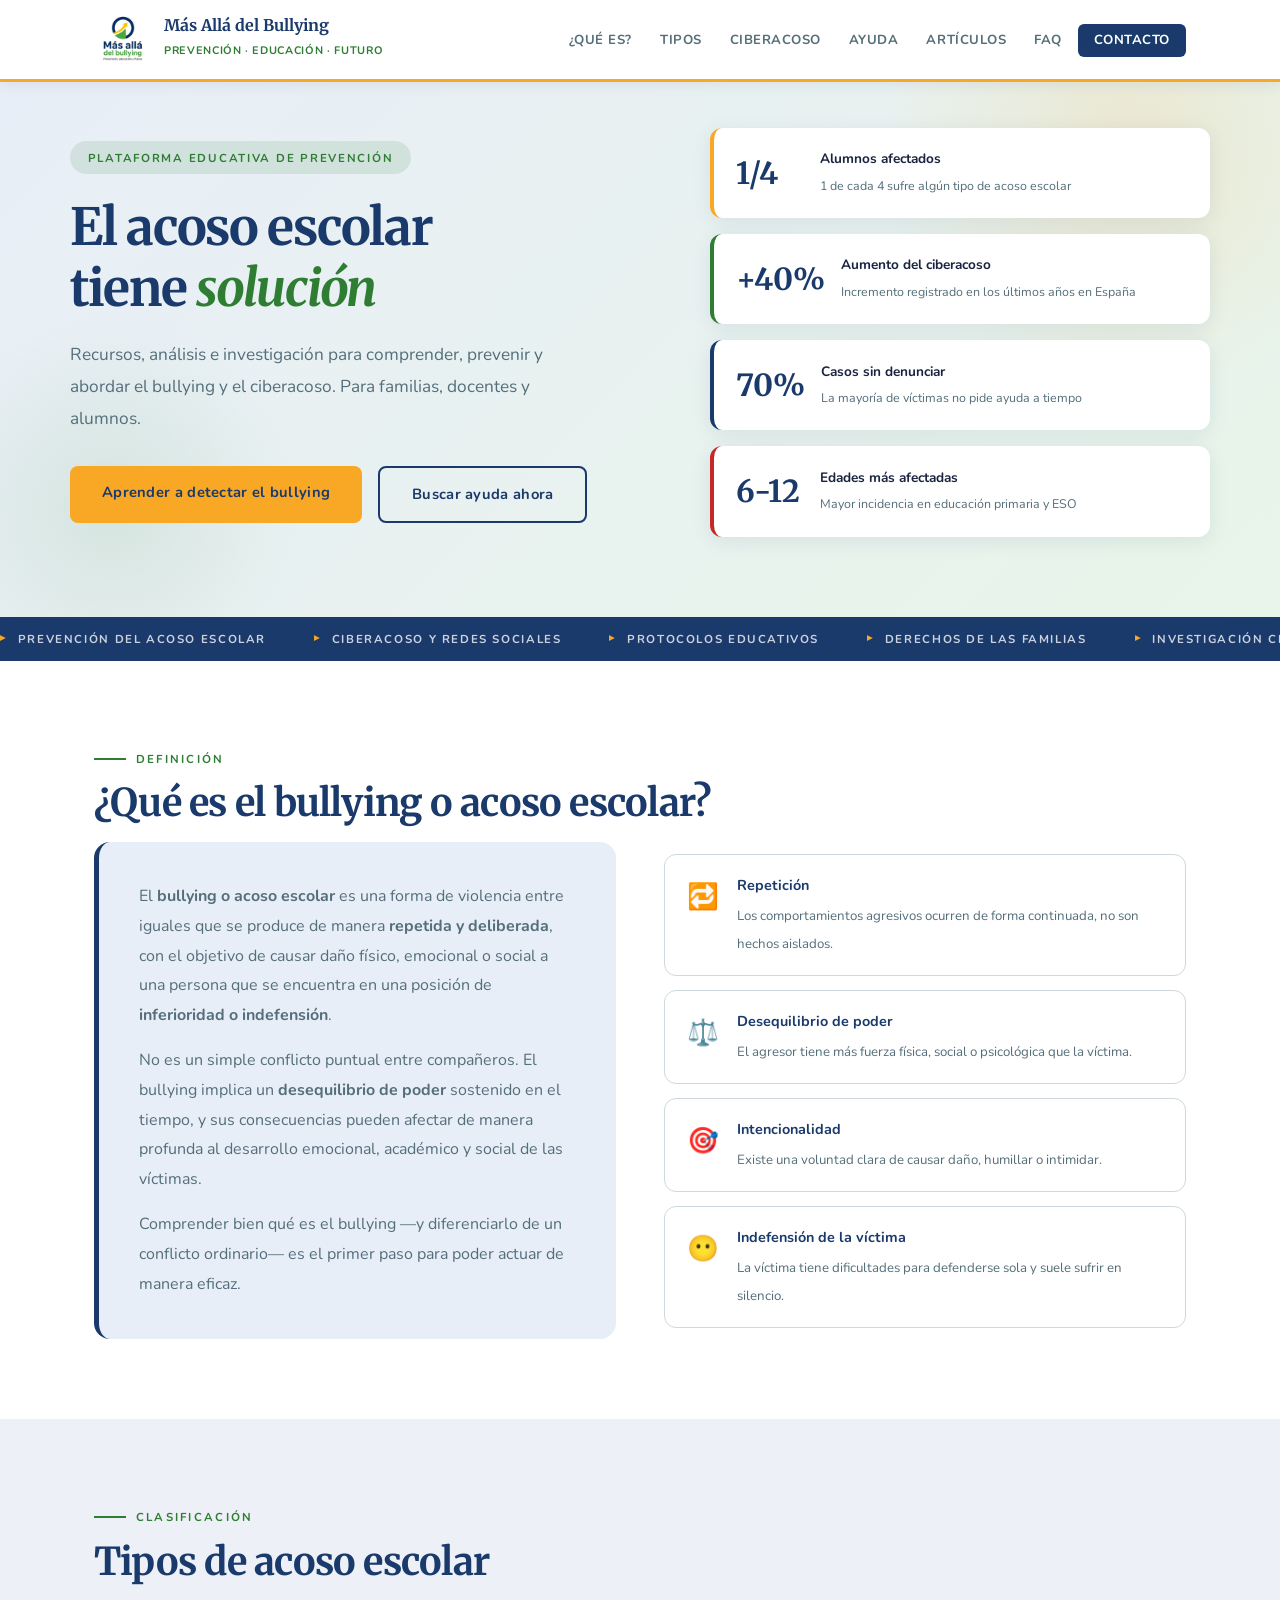
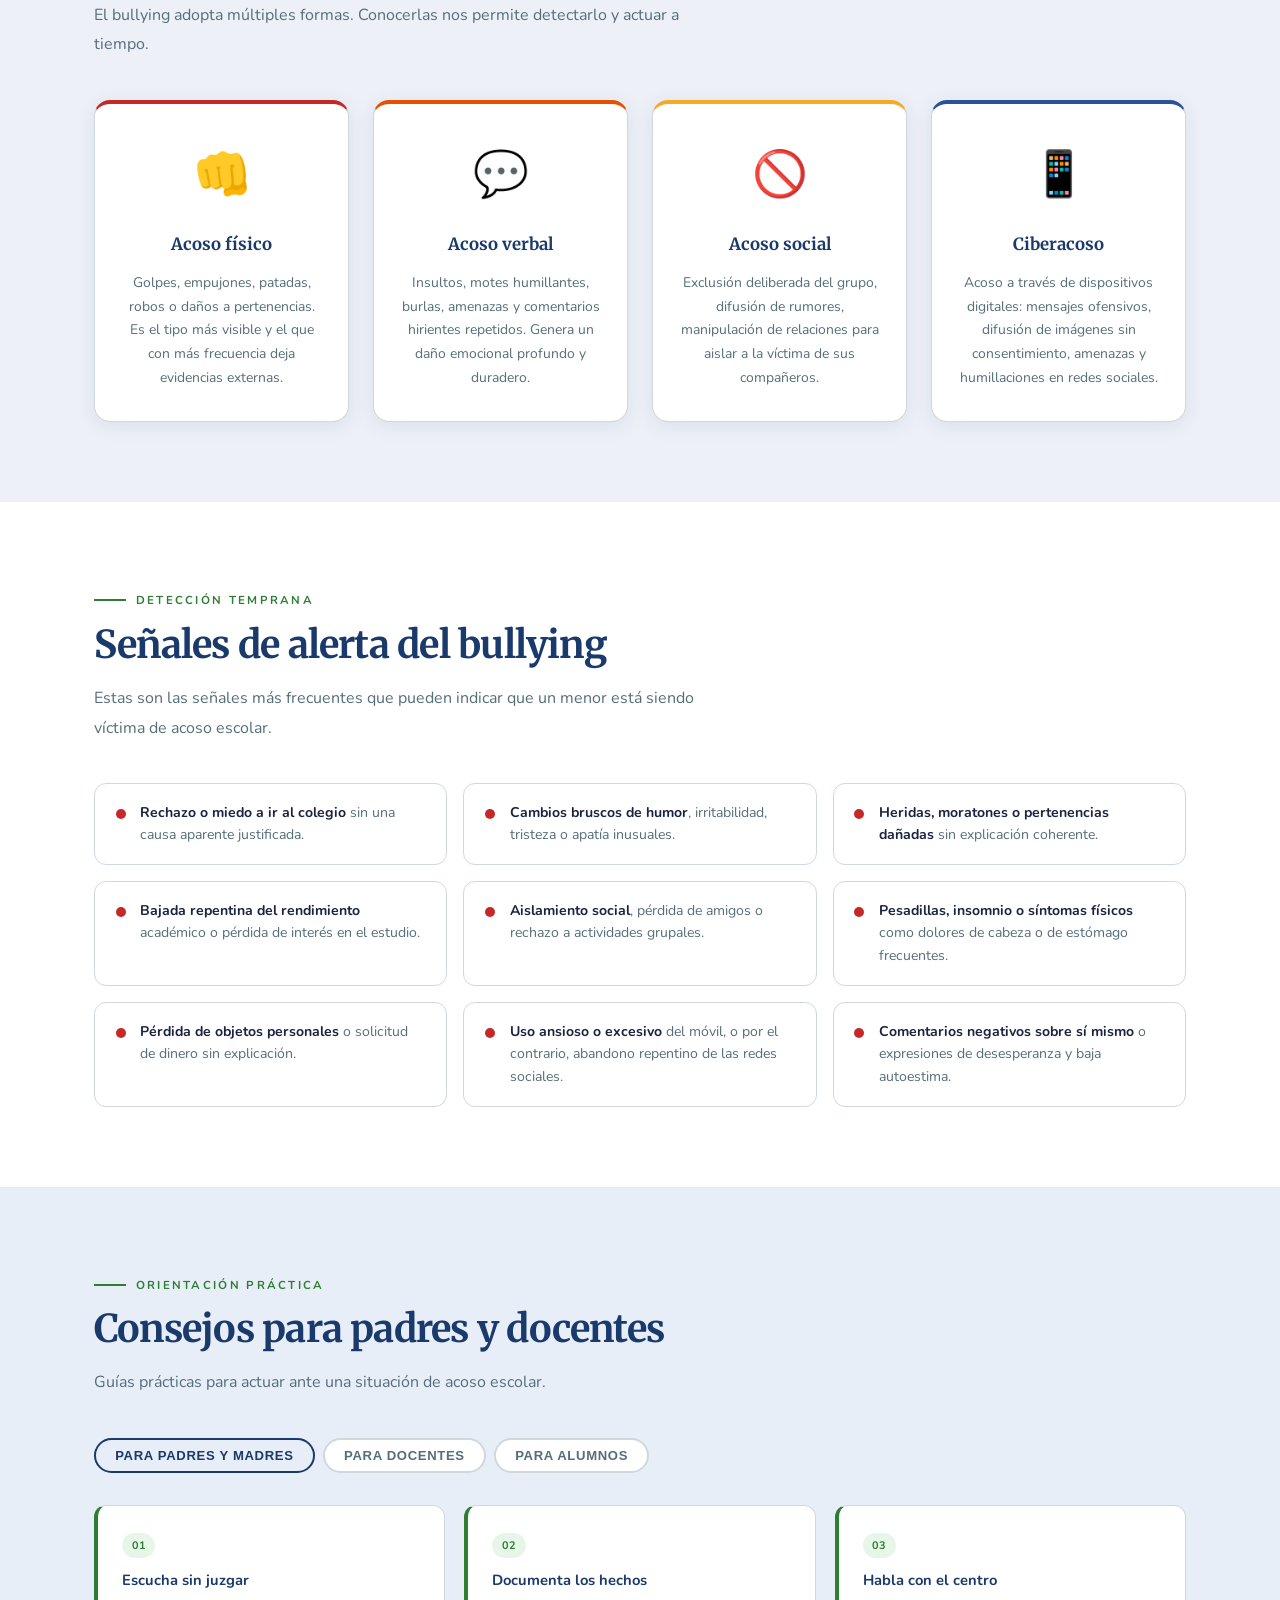
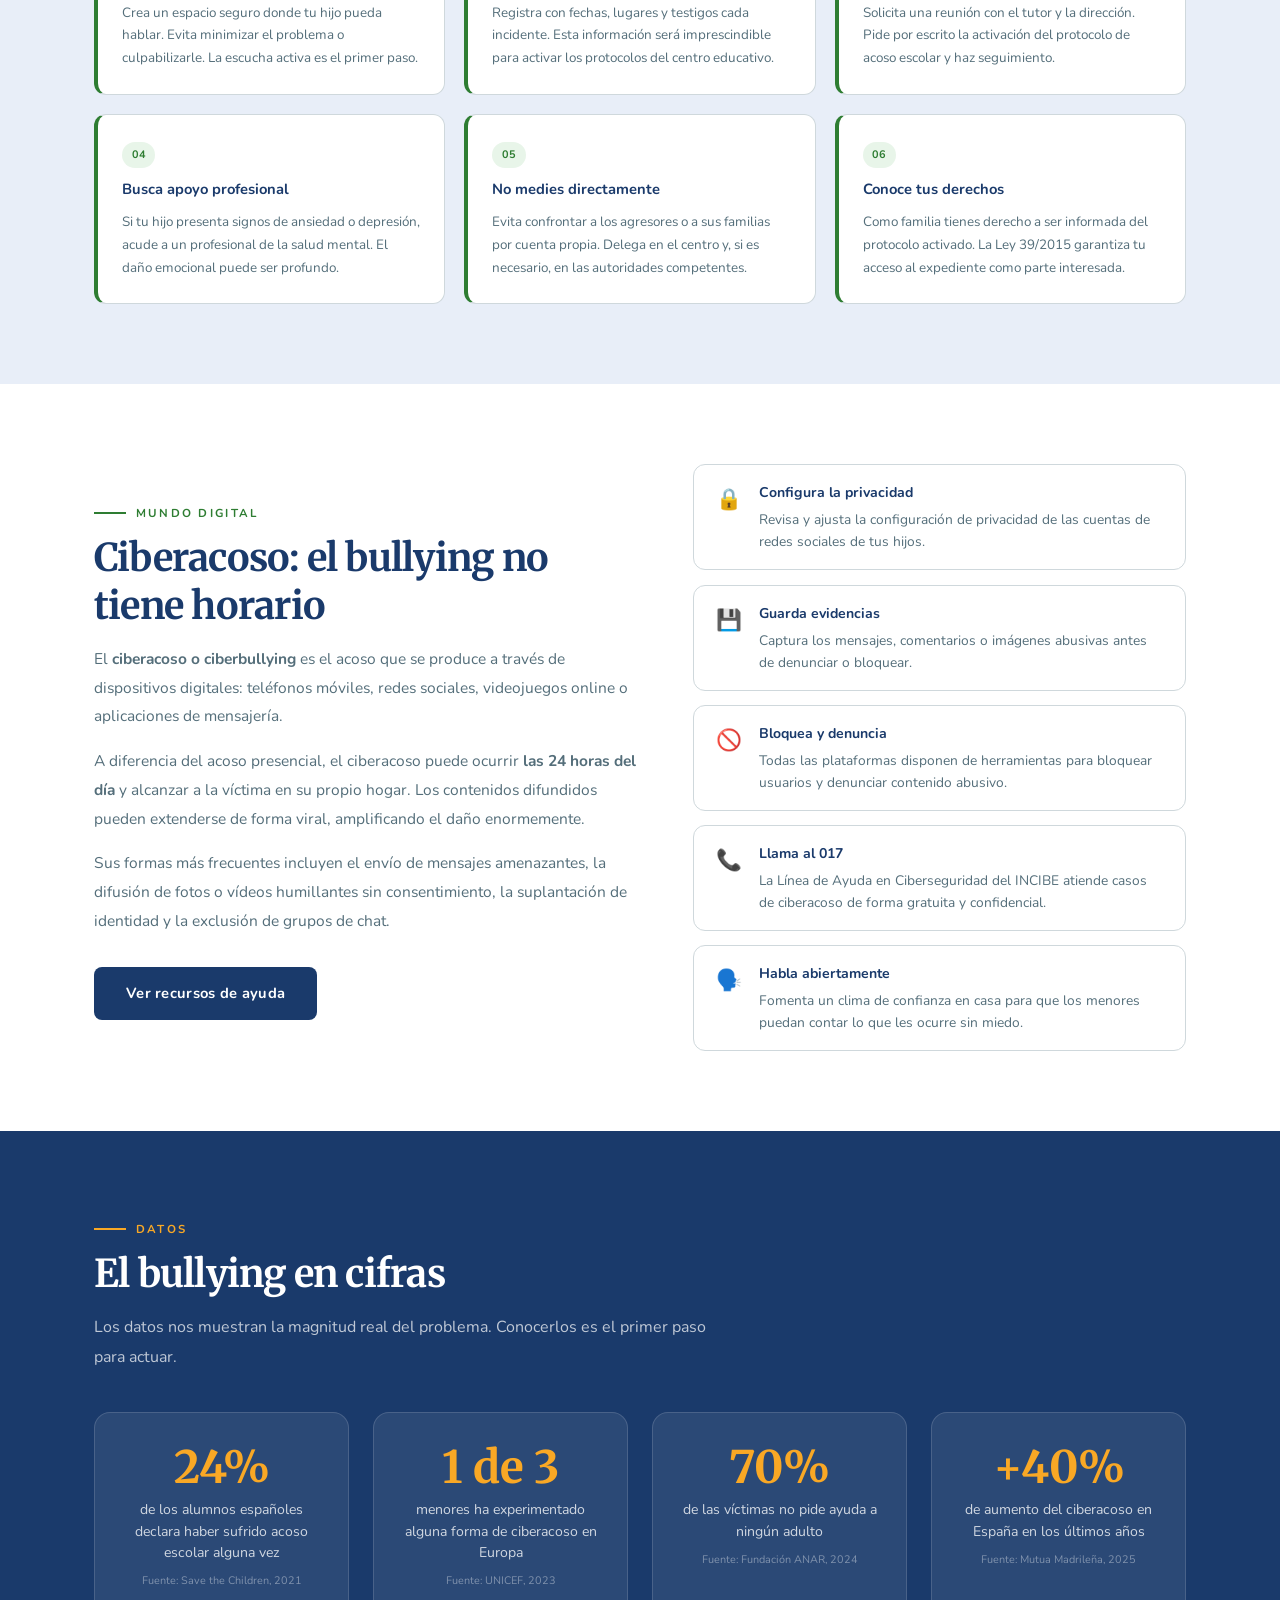
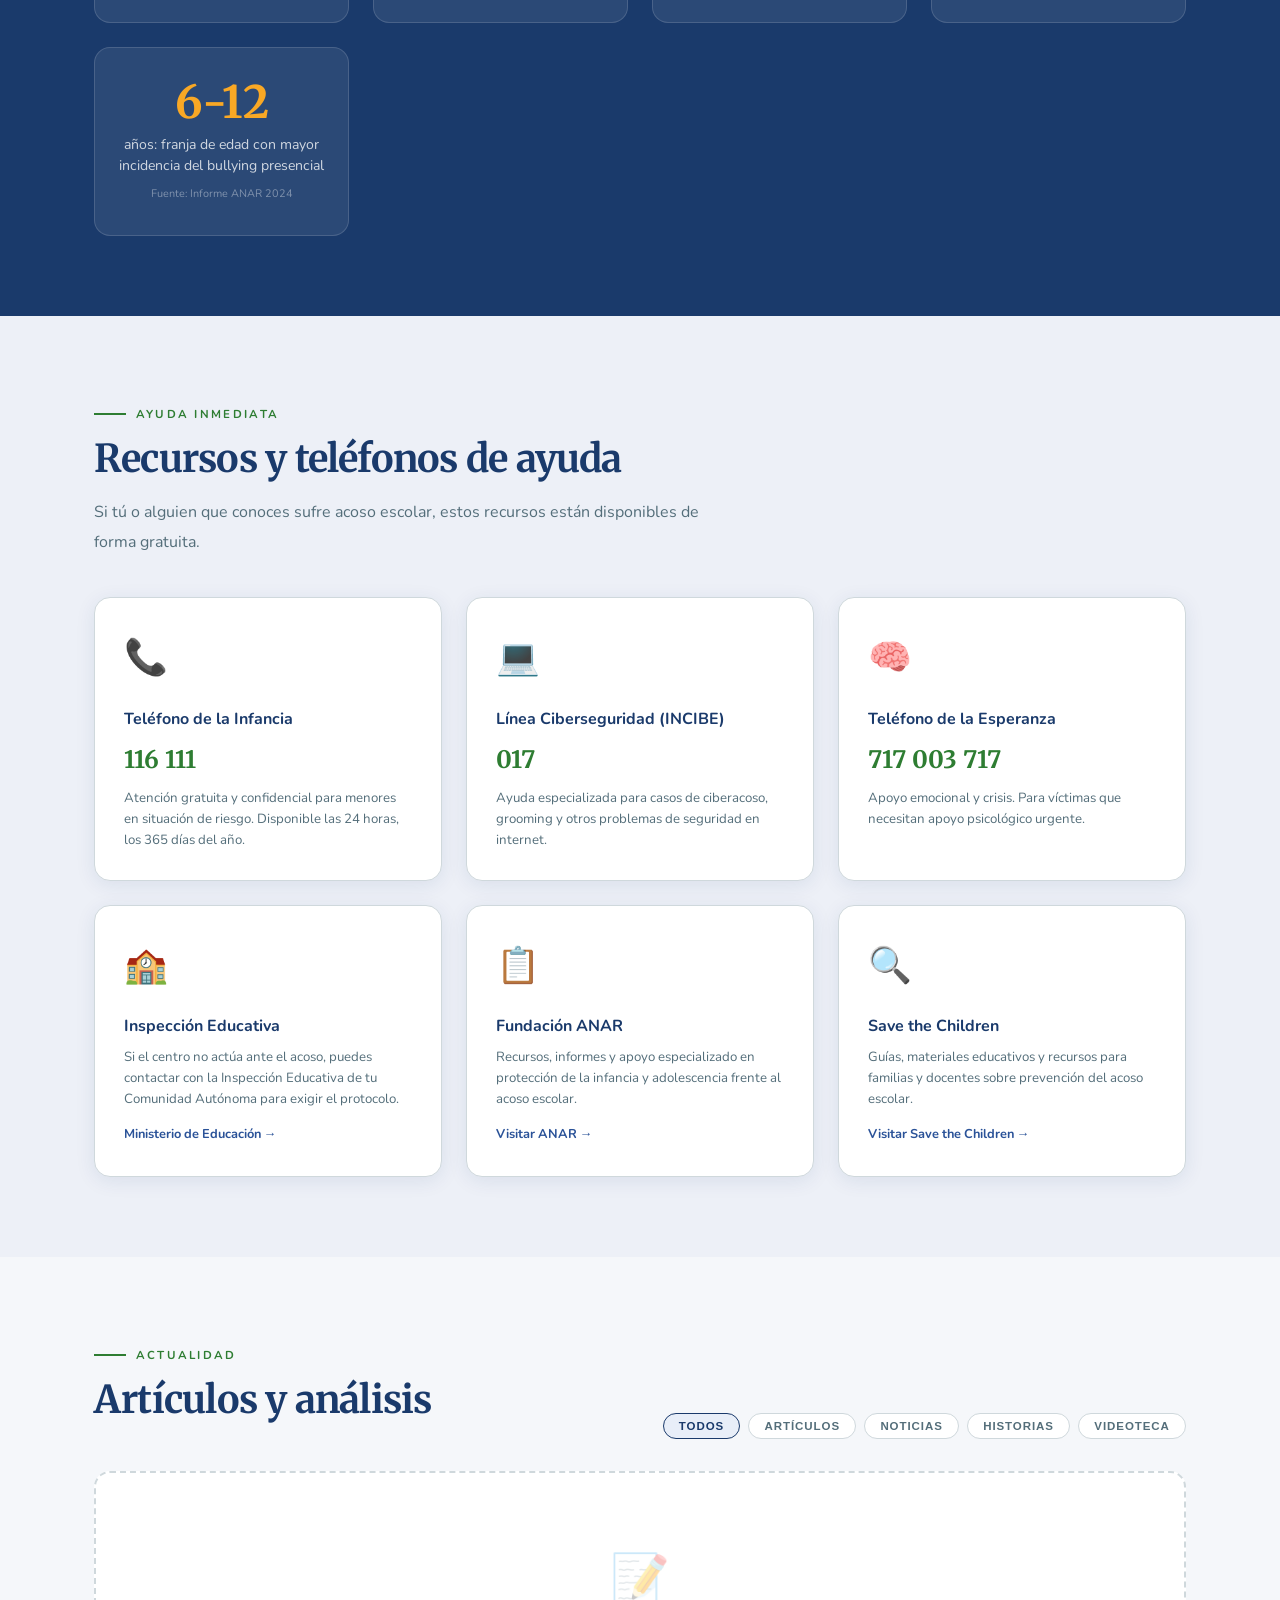
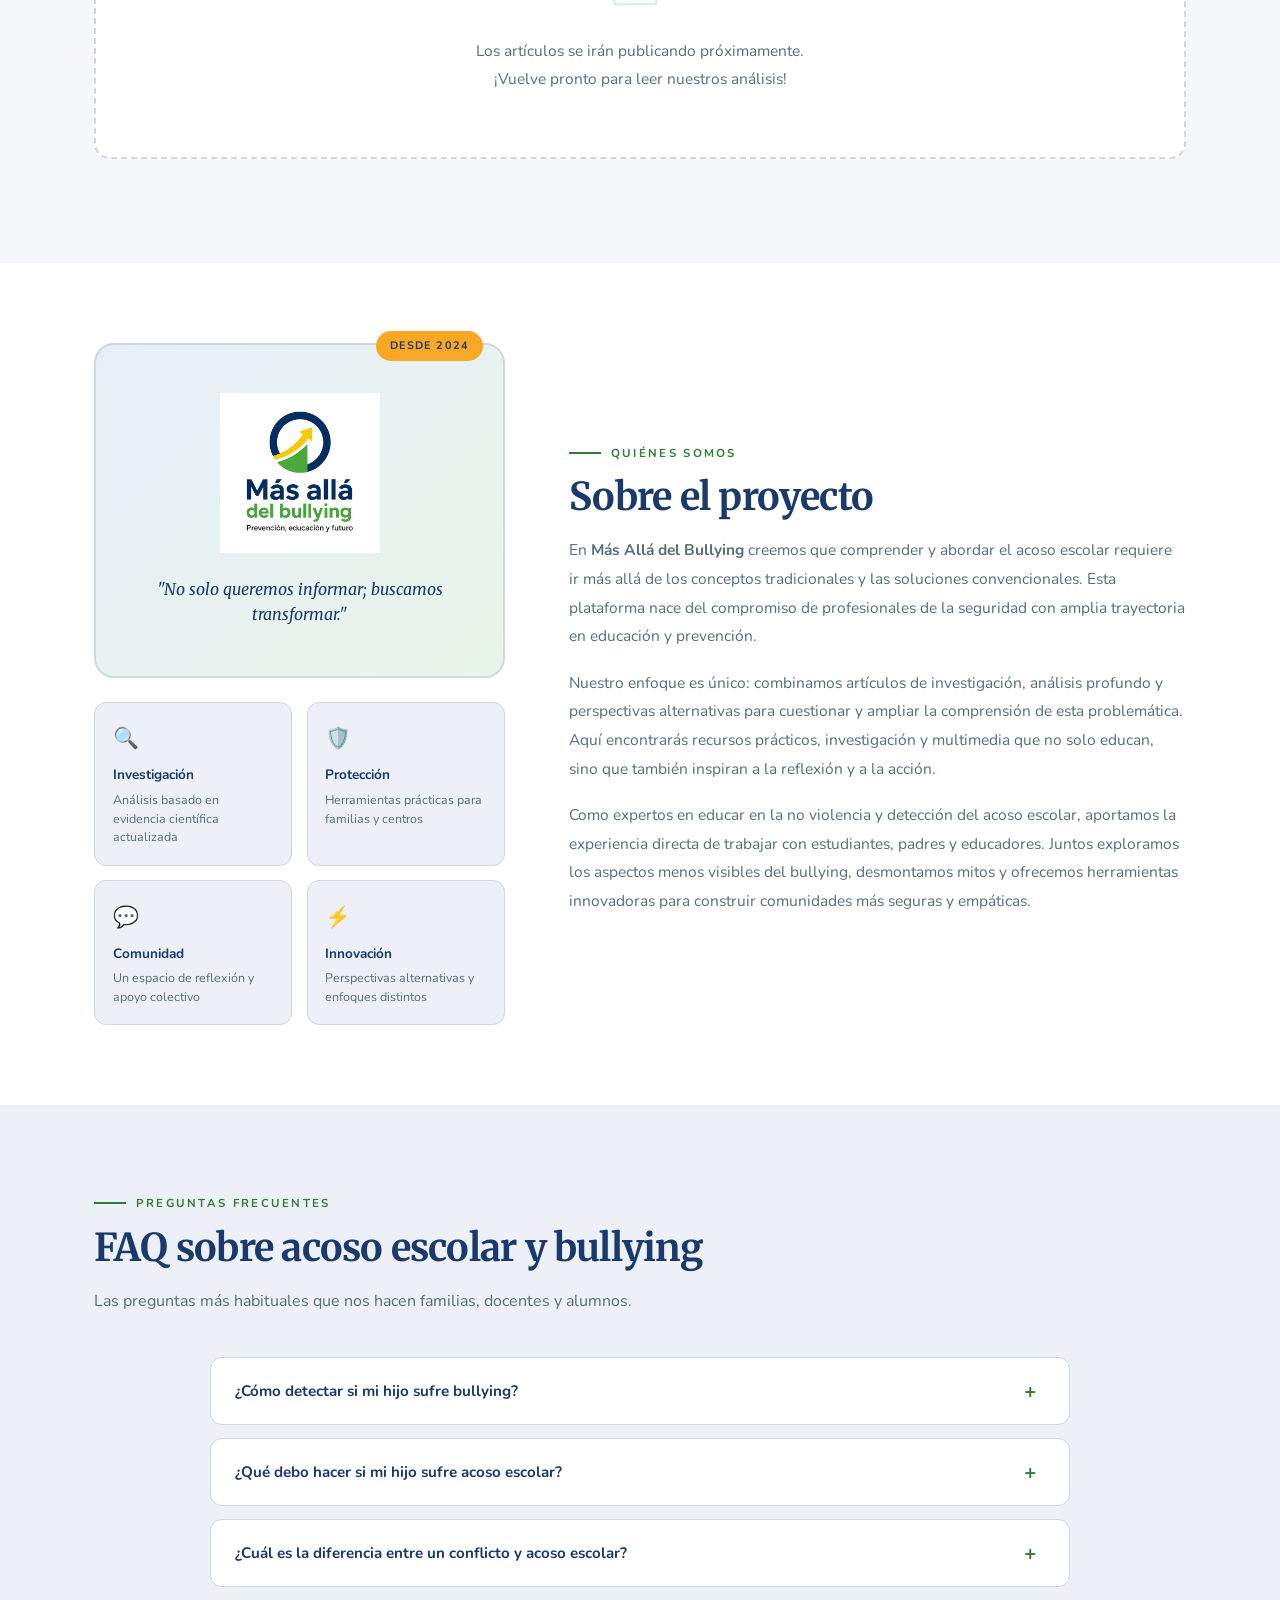
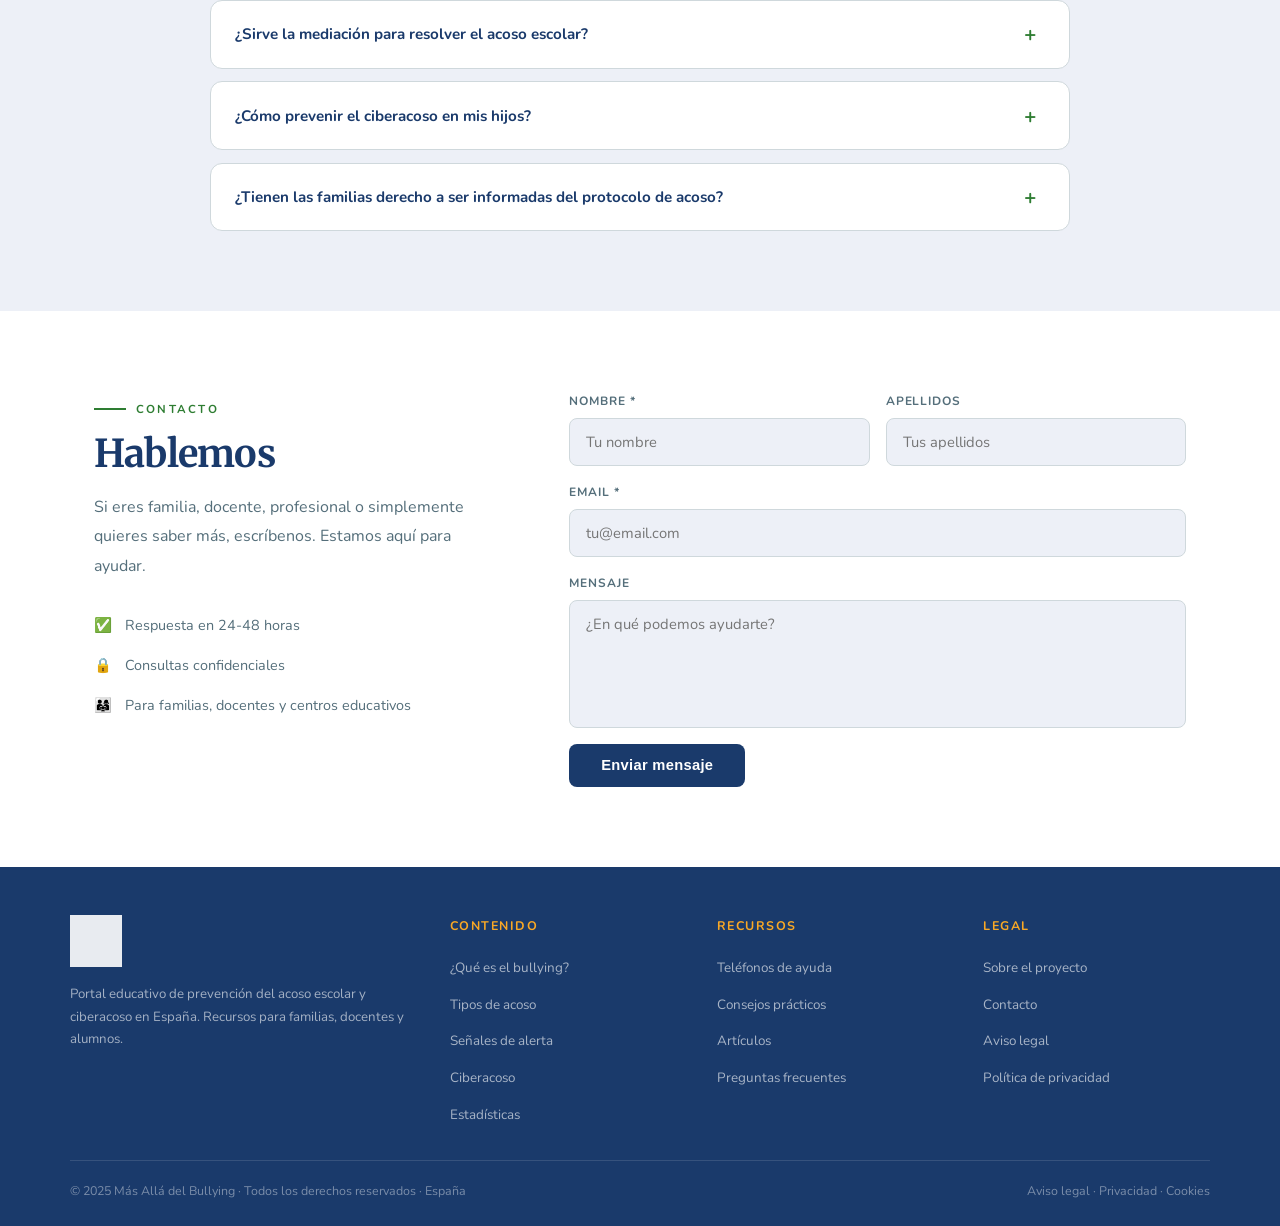
==== commit c1723c71: "Rename index.html.html to index.html" ====
--- a/index.html
+++ b/index.html
@@ -1,407 +1,928 @@
 <!DOCTYPE html>
 <html lang="es">
 <head>
-<meta charset="UTF-8">
-<meta name="viewport" content="width=device-width, initial-scale=1.0">
-<title>Más Allá del Bullying | Prevención del Acoso Escolar y Ciberacoso</title>
-<link rel="preconnect" href="https://fonts.googleapis.com">
-<link href="https://fonts.googleapis.com/css2?family=Merriweather:ital,wght@0,400;0,700;1,400&family=Nunito:wght@300;400;600;700&display=swap" rel="stylesheet">
-<style>
-  :root {
-    --azul: #1a3a6b;
-    --azul-claro: #2a5298;
-    --verde: #3a8c3f;
-    --amarillo: #f0c020;
-    --bg: #f4f6fa;
-    --bg2: #ffffff;
-    --bg3: #edf0f7;
-    --text: #1a2340;
-    --text-muted: #5a6480;
-    --border: #d5dae8;
+  <!-- ============================================================
+       MÁS ALLÁ DEL BULLYING — index.html
+       Portal educativo de prevención del acoso escolar
+       ============================================================ -->
+
+  <meta charset="UTF-8">
+  <meta name="viewport" content="width=device-width, initial-scale=1.0">
+
+  <!-- SEO PRIMARIO -->
+  <title>Más Allá del Bullying | Prevención del Acoso Escolar y Ciberacoso en España</title>
+  <meta name="description" content="Portal educativo sobre prevención del bullying, acoso escolar y ciberacoso. Recursos, guías y consejos para familias, docentes y alumnos. Información actualizada y avalada por expertos.">
+  <meta name="keywords" content="bullying, acoso escolar, ciberacoso, prevención del bullying, educación contra la violencia, acoso en el colegio, ciberbullying, señales de acoso, consejos para padres, protocolo acoso escolar">
+  <meta name="author" content="Más Allá del Bullying">
+  <meta name="robots" content="index, follow">
+  <link rel="canonical" href="https://xamid20.github.io/masalladelbullying/">
+
+  <!-- OPEN GRAPH (redes sociales) -->
+  <meta property="og:type"        content="website">
+  <meta property="og:title"       content="Más Allá del Bullying | Prevención del Acoso Escolar">
+  <meta property="og:description" content="Recursos educativos para prevenir y abordar el acoso escolar y el ciberacoso. Para familias, docentes y alumnos.">
+  <meta property="og:url"         content="https://xamid20.github.io/masalladelbullying/">
+  <meta property="og:image"       content="https://xamid20.github.io/masalladelbullying/logo.png">
+  <meta property="og:locale"      content="es_ES">
+  <meta name="twitter:card"       content="summary_large_image">
+  <meta name="twitter:title"      content="Más Allá del Bullying | Prevención del Acoso Escolar">
+  <meta name="twitter:description" content="Recursos educativos para prevenir y abordar el acoso escolar y el ciberacoso.">
+
+  <!-- SCHEMA MARKUP — Organización educativa -->
+  <script type="application/ld+json">
+  {
+    "@context": "https://schema.org",
+    "@type": "EducationalOrganization",
+    "name": "Más Allá del Bullying",
+    "description": "Portal educativo de prevención del acoso escolar y ciberacoso en España",
+    "url": "https://xamid20.github.io/masalladelbullying/",
+    "logo": "https://xamid20.github.io/masalladelbullying/logo.png",
+    "foundingDate": "2024",
+    "areaServed": "ES",
+    "knowsAbout": ["bullying", "acoso escolar", "ciberacoso", "prevención violencia escolar"]
   }
-  * { margin:0; padding:0; box-sizing:border-box; }
-  html { scroll-behavior:smooth; }
-  body { background:var(--bg); color:var(--text); font-family:'Nunito',sans-serif; font-weight:400; line-height:1.7; overflow-x:hidden; }
-
-  /* NAV */
-  nav { position:fixed; top:0; left:0; right:0; z-index:1000; background:var(--bg2); border-bottom:3px solid var(--amarillo); box-shadow:0 2px 12px rgba(26,58,107,0.08); display:flex; align-items:center; justify-content:space-between; padding:0.7rem 2.5rem; }
-  .nav-logo { display:flex; align-items:center; gap:0.8rem; text-decoration:none; }
-  .nav-logo img { height:52px; width:auto; }
-  .nav-logo-text strong { display:block; font-family:'Merriweather',serif; font-size:1rem; font-weight:700; color:var(--azul); line-height:1.2; }
-  .nav-logo-text span { font-size:0.7rem; color:var(--verde); font-weight:700; letter-spacing:0.05em; text-transform:uppercase; }
-  .nav-links { display:flex; gap:2rem; list-style:none; }
-  .nav-links a { color:var(--text-muted); text-decoration:none; font-size:0.85rem; font-weight:700; letter-spacing:0.03em; text-transform:uppercase; transition:color 0.2s; padding-bottom:2px; border-bottom:2px solid transparent; }
-  .nav-links a:hover { color:var(--azul); border-bottom-color:var(--amarillo); }
-  .nav-toggle { display:none; flex-direction:column; gap:5px; cursor:pointer; background:none; border:none; padding:4px; }
-  .nav-toggle span { display:block; width:24px; height:2px; background:var(--azul); }
-
-  /* HERO */
-  .hero { min-height:88vh; display:flex; align-items:center; padding:7rem 2.5rem 4rem; background:linear-gradient(135deg,#eef2fb 0%,#f4f9ee 100%); position:relative; overflow:hidden; }
-  .hero::before { content:''; position:absolute; top:-80px; right:-80px; width:420px; height:420px; border-radius:50%; background:radial-gradient(circle,rgba(240,192,32,0.13) 0%,transparent 70%); }
-  .hero::after { content:''; position:absolute; bottom:-60px; left:-60px; width:320px; height:320px; border-radius:50%; background:radial-gradient(circle,rgba(58,140,63,0.1) 0%,transparent 70%); }
-  .hero-inner { max-width:1100px; margin:0 auto; display:grid; grid-template-columns:1.2fr 1fr; gap:4rem; align-items:center; position:relative; z-index:1; width:100%; }
-  .hero-tag { display:inline-block; background:rgba(58,140,63,0.12); color:var(--verde); font-size:0.72rem; font-weight:700; letter-spacing:0.15em; text-transform:uppercase; padding:0.4rem 1rem; border-radius:50px; margin-bottom:1.5rem; }
-  .hero h1 { font-family:'Merriweather',serif; font-size:clamp(2.2rem,5vw,3.4rem); font-weight:700; line-height:1.2; color:var(--azul); margin-bottom:1.2rem; letter-spacing:-0.02em; }
-  .hero h1 em { font-style:italic; color:var(--verde); }
-  .hero-desc { font-size:1.05rem; color:var(--text-muted); margin-bottom:2rem; max-width:500px; line-height:1.8; }
-  .hero-cta { display:flex; gap:1rem; flex-wrap:wrap; }
-  .btn-primary { background:var(--azul); color:#fff; padding:0.85rem 2rem; border-radius:6px; font-size:0.88rem; font-weight:700; text-decoration:none; transition:all 0.2s; border:none; cursor:pointer; display:inline-block; }
-  .btn-primary:hover { background:var(--azul-claro); transform:translateY(-2px); box-shadow:0 6px 20px rgba(26,58,107,0.25); }
-  .btn-secondary { background:transparent; color:var(--azul); padding:0.85rem 2rem; border-radius:6px; font-size:0.88rem; font-weight:700; text-decoration:none; transition:all 0.2s; border:2px solid var(--azul); display:inline-block; }
-  .btn-secondary:hover { background:var(--azul); color:#fff; }
-  .hero-visual { display:flex; flex-direction:column; gap:1rem; }
-  .hero-stat-card { background:var(--bg2); border-radius:12px; padding:1.3rem 1.5rem; box-shadow:0 4px 20px rgba(26,58,107,0.08); display:flex; align-items:center; gap:1rem; border-left:4px solid var(--amarillo); }
-  .hero-stat-card:nth-child(2) { border-left-color:var(--verde); }
-  .hero-stat-card:nth-child(3) { border-left-color:var(--azul); }
-  .stat-num { font-family:'Merriweather',serif; font-size:1.8rem; font-weight:700; color:var(--azul); line-height:1; min-width:65px; }
-  .stat-info strong { display:block; font-size:0.85rem; font-weight:700; color:var(--text); }
-  .stat-info span { font-size:0.78rem; color:var(--text-muted); }
-
-  /* TICKER */
-  .ticker-wrap { background:var(--azul); overflow:hidden; padding:0.8rem 0; }
-  .ticker { display:flex; gap:3rem; animation:ticker 35s linear infinite; white-space:nowrap; }
-  .ticker-item { font-size:0.75rem; font-weight:700; letter-spacing:0.12em; text-transform:uppercase; color:rgba(255,255,255,0.8); display:flex; align-items:center; gap:0.8rem; }
-  .ticker-item::before { content:'▶'; color:var(--amarillo); font-size:0.5rem; }
-  @keyframes ticker { from{transform:translateX(0)} to{transform:translateX(-50%)} }
-
-  /* SECCIONES */
-  section { padding:5rem 2.5rem; }
-  .section-inner { max-width:1100px; margin:0 auto; }
-  .section-label { display:inline-flex; align-items:center; gap:0.6rem; font-size:0.72rem; font-weight:700; letter-spacing:0.18em; text-transform:uppercase; color:var(--verde); margin-bottom:0.8rem; }
-  .section-label::before { content:''; display:block; width:2rem; height:2px; background:var(--verde); }
-  .section-title { font-family:'Merriweather',serif; font-size:clamp(1.8rem,3.5vw,2.5rem); font-weight:700; color:var(--azul); line-height:1.25; letter-spacing:-0.02em; margin-bottom:0.8rem; }
-  .section-desc { font-size:1rem; color:var(--text-muted); max-width:580px; line-height:1.8; }
-
-  /* ARTÍCULOS */
-  .articles-section { background:var(--bg); }
-  .articles-header { display:flex; align-items:flex-end; justify-content:space-between; margin-bottom:2.5rem; flex-wrap:wrap; gap:1rem; }
-  .filter-tabs { display:flex; gap:0.5rem; flex-wrap:wrap; }
-  .filter-tab { font-size:0.75rem; font-weight:700; letter-spacing:0.08em; text-transform:uppercase; color:var(--text-muted); border:1.5px solid var(--border); padding:0.4rem 1rem; border-radius:50px; cursor:pointer; transition:all 0.2s; background:var(--bg2); }
-  .filter-tab:hover, .filter-tab.active { border-color:var(--azul); color:var(--azul); background:rgba(26,58,107,0.06); }
-  .articles-empty { background:var(--bg2); border-radius:16px; border:2px dashed var(--border); padding:4rem 2rem; text-align:center; }
-  .articles-empty-icon { font-size:3rem; margin-bottom:1rem; opacity:0.4; }
-  .articles-empty p { color:var(--text-muted); font-size:1rem; line-height:1.8; }
-  .articles-grid { display:grid; grid-template-columns:repeat(auto-fill,minmax(320px,1fr)); gap:1.5rem; margin-top:1.5rem; }
-  .article-card { background:var(--bg2); border-radius:14px; overflow:hidden; box-shadow:0 2px 12px rgba(26,58,107,0.07); transition:all 0.25s; text-decoration:none; color:inherit; display:flex; flex-direction:column; border:1px solid var(--border); }
-  .article-card:hover { transform:translateY(-4px); box-shadow:0 8px 28px rgba(26,58,107,0.13); }
-  .card-body { padding:1.5rem; flex:1; display:flex; flex-direction:column; }
-  .card-cat { font-size:0.68rem; font-weight:700; letter-spacing:0.12em; text-transform:uppercase; color:var(--verde); margin-bottom:0.7rem; }
-  .card-title { font-family:'Merriweather',serif; font-size:1.05rem; font-weight:700; line-height:1.4; color:var(--azul); margin-bottom:0.8rem; flex:1; }
-  .card-excerpt { font-size:0.85rem; color:var(--text-muted); line-height:1.7; margin-bottom:1.2rem; display:-webkit-box; -webkit-line-clamp:3; -webkit-box-orient:vertical; overflow:hidden; }
-  .card-footer { display:flex; align-items:center; justify-content:space-between; padding-top:1rem; border-top:1px solid var(--border); }
-  .card-date { font-size:0.72rem; color:var(--text-muted); font-weight:600; }
-  .card-link { font-size:0.78rem; font-weight:700; color:var(--azul); }
-
-  /* NOSOTROS */
-  .about-section { background:var(--bg2); }
-  .about-grid { display:grid; grid-template-columns:1fr 1.4fr; gap:4rem; align-items:center; }
-  .about-img-box { background:linear-gradient(135deg,#eef2fb,#f4f9ee); border-radius:20px; padding:3rem 2rem; text-align:center; border:2px solid var(--border); position:relative; }
-  .about-img-box img { width:150px; height:auto; margin-bottom:1.5rem; }
-  .about-quote { font-family:'Merriweather',serif; font-size:1rem; font-style:italic; color:var(--azul); line-height:1.6; }
-  .about-badge { position:absolute; top:-14px; right:24px; background:var(--amarillo); color:var(--azul); font-size:0.68rem; font-weight:700; letter-spacing:0.1em; text-transform:uppercase; padding:0.35rem 0.9rem; border-radius:50px; }
-  .about-pillars { display:grid; grid-template-columns:1fr 1fr; gap:1rem; margin-top:1.5rem; }
-  .pillar { background:var(--bg3); border-radius:12px; padding:1.2rem; border:1px solid var(--border); transition:all 0.2s; }
-  .pillar:hover { border-color:var(--verde); background:rgba(58,140,63,0.04); }
-  .pillar-icon { font-size:1.4rem; margin-bottom:0.5rem; }
-  .pillar-title { font-size:0.85rem; font-weight:700; color:var(--azul); margin-bottom:0.3rem; }
-  .pillar-desc { font-size:0.78rem; color:var(--text-muted); line-height:1.5; }
-
-  /* GUÍAS */
-  .guides-section { background:var(--bg3); }
-  .guides-list { display:flex; flex-direction:column; gap:1rem; margin-top:2.5rem; }
-  .guide-item { background:var(--bg2); border-radius:12px; display:flex; align-items:center; gap:1.5rem; padding:1.4rem 1.8rem; text-decoration:none; color:inherit; border:1px solid var(--border); transition:all 0.2s; }
-  .guide-item:hover { border-color:var(--azul); box-shadow:0 4px 16px rgba(26,58,107,0.1); transform:translateX(4px); }
-  .guide-num { font-family:'Merriweather',serif; font-size:1.4rem; font-weight:700; color:var(--amarillo); min-width:2.5rem; text-align:center; background:rgba(240,192,32,0.1); border-radius:8px; padding:0.3rem 0.6rem; }
-  .guide-info { flex:1; }
-  .guide-title { font-size:0.95rem; font-weight:700; color:var(--azul); margin-bottom:0.3rem; }
-  .guide-desc { font-size:0.82rem; color:var(--text-muted); line-height:1.5; }
-  .guide-tag { font-size:0.68rem; font-weight:700; letter-spacing:0.08em; text-transform:uppercase; color:var(--verde); background:rgba(58,140,63,0.1); padding:0.3rem 0.8rem; border-radius:50px; white-space:nowrap; }
-
-  /* CONTACTO */
-  .contact-section { background:var(--bg2); }
-  .contact-grid { display:grid; grid-template-columns:1fr 1.5fr; gap:4rem; align-items:start; }
-  .contact-info-item { display:flex; align-items:flex-start; gap:0.8rem; margin-bottom:1rem; font-size:0.9rem; color:var(--text-muted); }
-  .contact-form { display:flex; flex-direction:column; gap:1rem; }
-  .form-row { display:grid; grid-template-columns:1fr 1fr; gap:1rem; }
-  .form-group { display:flex; flex-direction:column; gap:0.4rem; }
-  .form-label { font-size:0.75rem; font-weight:700; letter-spacing:0.08em; text-transform:uppercase; color:var(--text-muted); }
-  .form-input, .form-textarea { background:var(--bg3); border:1.5px solid var(--border); border-radius:8px; color:var(--text); padding:0.8rem 1rem; font-family:'Nunito',sans-serif; font-size:0.92rem; outline:none; transition:border-color 0.2s; }
-  .form-input:focus, .form-textarea:focus { border-color:var(--azul); background:var(--bg2); }
-  .form-textarea { min-height:130px; resize:none; }
-
-  /* FOOTER */
-  footer { background:var(--azul); color:rgba(255,255,255,0.7); padding:2.5rem; display:flex; align-items:center; justify-content:space-between; flex-wrap:wrap; gap:1.5rem; }
-  .footer-logo { display:flex; align-items:center; gap:0.8rem; }
-  .footer-logo img { height:40px; width:auto; filter:brightness(0) invert(1); opacity:0.9; }
-  .footer-logo-text strong { display:block; font-family:'Merriweather',serif; font-size:0.9rem; color:#fff; }
-  .footer-logo-text span { font-size:0.72rem; color:var(--amarillo); }
-  .footer-links { display:flex; gap:1.5rem; list-style:none; flex-wrap:wrap; }
-  .footer-links a { color:rgba(255,255,255,0.6); text-decoration:none; font-size:0.8rem; font-weight:600; transition:color 0.2s; }
-  .footer-links a:hover { color:var(--amarillo); }
-  .footer-copy { font-size:0.78rem; }
-
-  /* ANIMACIONES */
-  .fade-up { opacity:0; transform:translateY(18px); transition:opacity 0.5s ease,transform 0.5s ease; }
-  .fade-up.visible { opacity:1; transform:translateY(0); }
-
-  /* MOBILE */
-  @media(max-width:768px){
-    nav { padding:0.7rem 1.2rem; }
-    .nav-links { display:none; flex-direction:column; position:absolute; top:100%; left:0; right:0; background:var(--bg2); border-bottom:2px solid var(--amarillo); padding:1.2rem 1.5rem; gap:1rem; box-shadow:0 8px 20px rgba(0,0,0,0.08); }
-    .nav-links.open { display:flex; }
-    .nav-toggle { display:flex; }
-    section { padding:3.5rem 1.2rem; }
-    .hero { padding:6rem 1.2rem 3rem; }
-    .hero-inner { grid-template-columns:1fr; gap:2.5rem; }
-    .about-grid { grid-template-columns:1fr; gap:2.5rem; }
-    .about-pillars { grid-template-columns:1fr; }
-    .contact-grid { grid-template-columns:1fr; gap:2rem; }
-    .form-row { grid-template-columns:1fr; }
-    footer { flex-direction:column; }
+  </script>
+
+  <!-- SCHEMA MARKUP — FAQ -->
+  <script type="application/ld+json">
+  {
+    "@context": "https://schema.org",
+    "@type": "FAQPage",
+    "mainEntity": [
+      {
+        "@type": "Question",
+        "name": "¿Cómo detectar si mi hijo sufre bullying?",
+        "acceptedAnswer": { "@type": "Answer", "text": "Los principales indicadores son: cambios bruscos de humor, rechazo a ir al colegio, heridas o pertenencias dañadas sin explicación, pesadillas, pérdida de amigos o aislamiento social, y bajada repentina del rendimiento escolar." }
+      },
+      {
+        "@type": "Question",
+        "name": "¿Qué debo hacer si mi hijo sufre acoso escolar?",
+        "acceptedAnswer": { "@type": "Answer", "text": "Mantén la calma y escúchale sin juzgar. Documenta los hechos con fechas y evidencias. Habla con el tutor y la dirección del centro solicitando la activación del protocolo de acoso. Si no obtienes respuesta, contacta con la Inspección Educativa." }
+      },
+      {
+        "@type": "Question",
+        "name": "¿Cómo prevenir el ciberacoso?",
+        "acceptedAnswer": { "@type": "Answer", "text": "Educa a tus hijos sobre el uso responsable de internet, mantén los dispositivos en zonas comunes del hogar, configura la privacidad de sus cuentas, fomenta la comunicación abierta y enséñales a bloquear y denunciar contactos abusivos." }
+      }
+    ]
   }
-</style>
+  </script>
+
+  <!-- FONTS -->
+  <link rel="preconnect" href="https://fonts.googleapis.com">
+  <link href="https://fonts.googleapis.com/css2?family=Merriweather:ital,wght@0,400;0,700;1,400&family=Nunito:wght@300;400;600;700&display=swap" rel="stylesheet">
+
+  <!-- CSS -->
+  <link rel="stylesheet" href="styles.css">
 </head>
+
 <body>
 
-<!-- NAV -->
-<nav>
-  <a href="#" class="nav-logo">
-    <img src="logo.png" alt="Logo Más Allá del Bullying">
-    <div class="nav-logo-text">
-      <strong>Más Allá del Bullying</strong>
-      <span>Prevención · Educación · Futuro</span>
+  <!-- ============================================================
+       HEADER — Logo + Navegación principal
+       ============================================================ -->
+  <header role="banner">
+    <div class="header-inner">
+
+      <!-- Logo -->
+      <a href="/" class="site-logo" aria-label="Ir a la página principal de Más allá del bullying">
+        <img src="logo.png"
+             alt="Más allá del bullying – prevención del acoso escolar"
+             width="58" height="58">
+        <div class="logo-text">
+          <strong>Más Allá del Bullying</strong>
+          <span>Prevención · Educación · Futuro</span>
+        </div>
+      </a>
+
+      <!-- Menú de navegación -->
+      <nav role="navigation" aria-label="Menú principal">
+        <ul class="nav-menu" id="navMenu">
+          <li><a href="#que-es">¿Qué es?</a></li>
+          <li><a href="#tipos">Tipos</a></li>
+          <li><a href="#ciberacoso">Ciberacoso</a></li>
+          <li><a href="#recursos">Ayuda</a></li>
+          <li><a href="#articulos">Artículos</a></li>
+          <li><a href="#faq">FAQ</a></li>
+          <li><a href="#contacto" class="nav-cta">Contacto</a></li>
+        </ul>
+        <button class="nav-toggle" id="navToggle" aria-label="Abrir menú" aria-expanded="false">
+          <span></span><span></span><span></span>
+        </button>
+      </nav>
+
     </div>
-  </a>
-  <ul class="nav-links" id="navLinks">
-    <li><a href="#articulos" onclick="closeNav()">Actualidad</a></li>
-    <li><a href="#guias" onclick="closeNav()">Guías</a></li>
-    <li><a href="#nosotros" onclick="closeNav()">Nosotros</a></li>
-    <li><a href="#contacto" onclick="closeNav()">Contacto</a></li>
-  </ul>
-  <button class="nav-toggle" id="navToggle" onclick="toggleNav()">
-    <span></span><span></span><span></span>
-  </button>
-</nav>
-
-<!-- HERO -->
-<section class="hero">
-  <div class="hero-inner">
-    <div>
-      <div class="hero-tag">Plataforma de prevención e información</div>
-      <h1>Más <em>Allá</em><br>del Bullying</h1>
-      <p class="hero-desc">Recursos, análisis e investigación para comprender, prevenir y abordar el acoso escolar desde nuevas perspectivas. Para familias, docentes y profesionales.</p>
-      <div class="hero-cta">
-        <a href="#articulos" class="btn-primary">Ver artículos</a>
-        <a href="#nosotros" class="btn-secondary">Quiénes somos</a>
+  </header>
+
+  <main role="main">
+
+    <!-- ============================================================
+         HERO — Sección principal de impacto
+         ============================================================ -->
+    <section class="hero" aria-labelledby="hero-titulo">
+      <div class="hero-inner">
+
+        <div>
+          <span class="hero-badge">Plataforma educativa de prevención</span>
+          <h1 id="hero-titulo">
+            El acoso escolar<br>
+            tiene <em>solución</em>
+          </h1>
+          <p class="hero-sub">
+            Recursos, análisis e investigación para comprender, prevenir y abordar el
+            bullying y el ciberacoso. Para familias, docentes y alumnos.
+          </p>
+          <div class="hero-cta">
+            <a href="#que-es" class="btn btn-amarillo">Aprender a detectar el bullying</a>
+            <a href="#recursos" class="btn btn-outline">Buscar ayuda ahora</a>
+          </div>
+        </div>
+
+        <!-- Tarjetas de estadísticas -->
+        <aside class="hero-stats" aria-label="Estadísticas sobre el acoso escolar">
+          <div class="stat-card">
+            <div class="stat-num">1/4</div>
+            <div class="stat-info">
+              <strong>Alumnos afectados</strong>
+              <span>1 de cada 4 sufre algún tipo de acoso escolar</span>
+            </div>
+          </div>
+          <div class="stat-card">
+            <div class="stat-num">+40%</div>
+            <div class="stat-info">
+              <strong>Aumento del ciberacoso</strong>
+              <span>Incremento registrado en los últimos años en España</span>
+            </div>
+          </div>
+          <div class="stat-card">
+            <div class="stat-num">70%</div>
+            <div class="stat-info">
+              <strong>Casos sin denunciar</strong>
+              <span>La mayoría de víctimas no pide ayuda a tiempo</span>
+            </div>
+          </div>
+          <div class="stat-card">
+            <div class="stat-num">6-12</div>
+            <div class="stat-info">
+              <strong>Edades más afectadas</strong>
+              <span>Mayor incidencia en educación primaria y ESO</span>
+            </div>
+          </div>
+        </aside>
+
+      </div>
+    </section>
+
+    <!-- TICKER -->
+    <div class="ticker-wrap" aria-hidden="true">
+      <div class="ticker">
+        <span class="ticker-item">Prevención del acoso escolar</span>
+        <span class="ticker-item">Ciberacoso y redes sociales</span>
+        <span class="ticker-item">Protocolos educativos</span>
+        <span class="ticker-item">Derechos de las familias</span>
+        <span class="ticker-item">Investigación científica</span>
+        <span class="ticker-item">Herramientas para docentes</span>
+        <span class="ticker-item">Señales de alerta del bullying</span>
+        <span class="ticker-item">Recursos de ayuda</span>
+        <span class="ticker-item">Prevención del acoso escolar</span>
+        <span class="ticker-item">Ciberacoso y redes sociales</span>
+        <span class="ticker-item">Protocolos educativos</span>
+        <span class="ticker-item">Derechos de las familias</span>
+        <span class="ticker-item">Investigación científica</span>
+        <span class="ticker-item">Herramientas para docentes</span>
+        <span class="ticker-item">Señales de alerta del bullying</span>
+        <span class="ticker-item">Recursos de ayuda</span>
       </div>
     </div>
-    <div class="hero-visual">
-      <div class="hero-stat-card">
-        <div class="stat-num">1/4</div>
-        <div class="stat-info">
-          <strong>Alumnos afectados</strong>
-          <span>1 de cada 4 sufre algún tipo de acoso escolar</span>
-        </div>
-      </div>
-      <div class="hero-stat-card">
-        <div class="stat-num">+40%</div>
-        <div class="stat-info">
-          <strong>Aumento del ciberacoso</strong>
-          <span>Incremento en los últimos años en España</span>
-        </div>
-      </div>
-      <div class="hero-stat-card">
-        <div class="stat-num">70%</div>
-        <div class="stat-info">
-          <strong>Casos sin denunciar</strong>
-          <span>La mayoría de víctimas no pide ayuda</span>
-        </div>
-      </div>
+
+    <!-- ============================================================
+         ¿QUÉ ES EL BULLYING?
+         ============================================================ -->
+    <section id="que-es" class="section-bg-white" aria-labelledby="titulo-que-es">
+      <div class="container">
+        <div class="section-label">Definición</div>
+        <h2 class="section-title" id="titulo-que-es">¿Qué es el bullying o acoso escolar?</h2>
+        <div class="que-es-grid fade-up">
+
+          <div class="que-es-box">
+            <p>
+              El <strong>bullying o acoso escolar</strong> es una forma de violencia entre iguales
+              que se produce de manera <strong>repetida y deliberada</strong>, con el objetivo de
+              causar daño físico, emocional o social a una persona que se encuentra en una
+              posición de <strong>inferioridad o indefensión</strong>.
+            </p>
+            <p>
+              No es un simple conflicto puntual entre compañeros. El bullying implica un
+              <strong>desequilibrio de poder</strong> sostenido en el tiempo, y sus consecuencias
+              pueden afectar de manera profunda al desarrollo emocional, académico y social
+              de las víctimas.
+            </p>
+            <p>
+              Comprender bien qué es el bullying —y diferenciarlo de un conflicto ordinario—
+              es el primer paso para poder actuar de manera eficaz.
+            </p>
+          </div>
+
+          <div class="caracteristicas">
+            <div class="caracteristica">
+              <div class="caract-icon">🔁</div>
+              <div class="caract-info">
+                <strong>Repetición</strong>
+                <span>Los comportamientos agresivos ocurren de forma continuada, no son hechos aislados.</span>
+              </div>
+            </div>
+            <div class="caracteristica">
+              <div class="caract-icon">⚖️</div>
+              <div class="caract-info">
+                <strong>Desequilibrio de poder</strong>
+                <span>El agresor tiene más fuerza física, social o psicológica que la víctima.</span>
+              </div>
+            </div>
+            <div class="caracteristica">
+              <div class="caract-icon">🎯</div>
+              <div class="caract-info">
+                <strong>Intencionalidad</strong>
+                <span>Existe una voluntad clara de causar daño, humillar o intimidar.</span>
+              </div>
+            </div>
+            <div class="caracteristica">
+              <div class="caract-icon">😶</div>
+              <div class="caract-info">
+                <strong>Indefensión de la víctima</strong>
+                <span>La víctima tiene dificultades para defenderse sola y suele sufrir en silencio.</span>
+              </div>
+            </div>
+          </div>
+
+        </div>
+      </div>
+    </section>
+
+    <!-- ============================================================
+         TIPOS DE ACOSO — Cards visuales
+         ============================================================ -->
+    <section id="tipos" class="section-bg-gray" aria-labelledby="titulo-tipos">
+      <div class="container">
+        <div class="section-label">Clasificación</div>
+        <h2 class="section-title" id="titulo-tipos">Tipos de acoso escolar</h2>
+        <p class="section-desc">El bullying adopta múltiples formas. Conocerlas nos permite detectarlo y actuar a tiempo.</p>
+
+        <div class="tipos-grid">
+
+          <article class="tipo-card fisico fade-up">
+            <span class="tipo-icon" aria-hidden="true">👊</span>
+            <h3>Acoso físico</h3>
+            <p>Golpes, empujones, patadas, robos o daños a pertenencias. Es el tipo más visible y el que con más frecuencia deja evidencias externas.</p>
+          </article>
+
+          <article class="tipo-card verbal fade-up">
+            <span class="tipo-icon" aria-hidden="true">💬</span>
+            <h3>Acoso verbal</h3>
+            <p>Insultos, motes humillantes, burlas, amenazas y comentarios hirientes repetidos. Genera un daño emocional profundo y duradero.</p>
+          </article>
+
+          <article class="tipo-card social fade-up">
+            <span class="tipo-icon" aria-hidden="true">🚫</span>
+            <h3>Acoso social</h3>
+            <p>Exclusión deliberada del grupo, difusión de rumores, manipulación de relaciones para aislar a la víctima de sus compañeros.</p>
+          </article>
+
+          <article class="tipo-card cyber fade-up">
+            <span class="tipo-icon" aria-hidden="true">📱</span>
+            <h3>Ciberacoso</h3>
+            <p>Acoso a través de dispositivos digitales: mensajes ofensivos, difusión de imágenes sin consentimiento, amenazas y humillaciones en redes sociales.</p>
+          </article>
+
+        </div>
+      </div>
+    </section>
+
+    <!-- ============================================================
+         SEÑALES DE ALERTA
+         ============================================================ -->
+    <section id="senales" class="section-bg-white" aria-labelledby="titulo-senales">
+      <div class="container">
+        <div class="section-label">Detección temprana</div>
+        <h2 class="section-title" id="titulo-senales">Señales de alerta del bullying</h2>
+        <p class="section-desc">Estas son las señales más frecuentes que pueden indicar que un menor está siendo víctima de acoso escolar.</p>
+
+        <div class="senales-grid">
+          <div class="senal-item fade-up">
+            <div class="senal-dot" aria-hidden="true"></div>
+            <p><strong>Rechazo o miedo a ir al colegio</strong> sin una causa aparente justificada.</p>
+          </div>
+          <div class="senal-item fade-up">
+            <div class="senal-dot" aria-hidden="true"></div>
+            <p><strong>Cambios bruscos de humor</strong>, irritabilidad, tristeza o apatía inusuales.</p>
+          </div>
+          <div class="senal-item fade-up">
+            <div class="senal-dot" aria-hidden="true"></div>
+            <p><strong>Heridas, moratones o pertenencias dañadas</strong> sin explicación coherente.</p>
+          </div>
+          <div class="senal-item fade-up">
+            <div class="senal-dot" aria-hidden="true"></div>
+            <p><strong>Bajada repentina del rendimiento</strong> académico o pérdida de interés en el estudio.</p>
+          </div>
+          <div class="senal-item fade-up">
+            <div class="senal-dot" aria-hidden="true"></div>
+            <p><strong>Aislamiento social</strong>, pérdida de amigos o rechazo a actividades grupales.</p>
+          </div>
+          <div class="senal-item fade-up">
+            <div class="senal-dot" aria-hidden="true"></div>
+            <p><strong>Pesadillas, insomnio o síntomas físicos</strong> como dolores de cabeza o de estómago frecuentes.</p>
+          </div>
+          <div class="senal-item fade-up">
+            <div class="senal-dot" aria-hidden="true"></div>
+            <p><strong>Pérdida de objetos personales</strong> o solicitud de dinero sin explicación.</p>
+          </div>
+          <div class="senal-item fade-up">
+            <div class="senal-dot" aria-hidden="true"></div>
+            <p><strong>Uso ansioso o excesivo</strong> del móvil, o por el contrario, abandono repentino de las redes sociales.</p>
+          </div>
+          <div class="senal-item fade-up">
+            <div class="senal-dot" aria-hidden="true"></div>
+            <p><strong>Comentarios negativos sobre sí mismo</strong> o expresiones de desesperanza y baja autoestima.</p>
+          </div>
+        </div>
+      </div>
+    </section>
+
+    <!-- ============================================================
+         CONSEJOS PARA PADRES Y DOCENTES
+         ============================================================ -->
+    <section id="consejos" class="section-bg-blue" aria-labelledby="titulo-consejos">
+      <div class="container">
+        <div class="section-label">Orientación práctica</div>
+        <h2 class="section-title" id="titulo-consejos">Consejos para padres y docentes</h2>
+        <p class="section-desc">Guías prácticas para actuar ante una situación de acoso escolar.</p>
+
+        <div class="consejos-tabs">
+          <button class="tab-btn active" onclick="mostrarTab('padres', this)">Para padres y madres</button>
+          <button class="tab-btn" onclick="mostrarTab('docentes', this)">Para docentes</button>
+          <button class="tab-btn" onclick="mostrarTab('alumnos', this)">Para alumnos</button>
+        </div>
+
+        <!-- Padres -->
+        <div id="tab-padres" class="tab-content active">
+          <div class="consejo-card">
+            <div class="consejo-num">01</div>
+            <h4>Escucha sin juzgar</h4>
+            <p>Crea un espacio seguro donde tu hijo pueda hablar. Evita minimizar el problema o culpabilizarle. La escucha activa es el primer paso.</p>
+          </div>
+          <div class="consejo-card">
+            <div class="consejo-num">02</div>
+            <h4>Documenta los hechos</h4>
+            <p>Registra con fechas, lugares y testigos cada incidente. Esta información será imprescindible para activar los protocolos del centro educativo.</p>
+          </div>
+          <div class="consejo-card">
+            <div class="consejo-num">03</div>
+            <h4>Habla con el centro</h4>
+            <p>Solicita una reunión con el tutor y la dirección. Pide por escrito la activación del protocolo de acoso escolar y haz seguimiento.</p>
+          </div>
+          <div class="consejo-card">
+            <div class="consejo-num">04</div>
+            <h4>Busca apoyo profesional</h4>
+            <p>Si tu hijo presenta signos de ansiedad o depresión, acude a un profesional de la salud mental. El daño emocional puede ser profundo.</p>
+          </div>
+          <div class="consejo-card">
+            <div class="consejo-num">05</div>
+            <h4>No medies directamente</h4>
+            <p>Evita confrontar a los agresores o a sus familias por cuenta propia. Delega en el centro y, si es necesario, en las autoridades competentes.</p>
+          </div>
+          <div class="consejo-card">
+            <div class="consejo-num">06</div>
+            <h4>Conoce tus derechos</h4>
+            <p>Como familia tienes derecho a ser informada del protocolo activado. La Ley 39/2015 garantiza tu acceso al expediente como parte interesada.</p>
+          </div>
+        </div>
+
+        <!-- Docentes -->
+        <div id="tab-docentes" class="tab-content">
+          <div class="consejo-card">
+            <div class="consejo-num">01</div>
+            <h4>Observa el clima del aula</h4>
+            <p>Presta atención a las dinámicas grupales, los juegos en los recreos y los cambios de comportamiento en el alumnado.</p>
+          </div>
+          <div class="consejo-card">
+            <div class="consejo-num">02</div>
+            <h4>Actúa ante cualquier indicio</h4>
+            <p>No esperes a tener pruebas definitivas. Ante la sospecha, notifica al equipo directivo y activa los canales establecidos por el centro.</p>
+          </div>
+          <div class="consejo-card">
+            <div class="consejo-num">03</div>
+            <h4>No utilices la mediación en acoso confirmado</h4>
+            <p>La mediación entre víctima y agresor está desaconsejada y puede ser perjudicial. El acoso no es un conflicto, es una agresión que debe detenerse.</p>
+          </div>
+          <div class="consejo-card">
+            <div class="consejo-num">04</div>
+            <h4>Informa a las familias</h4>
+            <p>Mantén a las familias informadas del proceso. La transparencia genera confianza y es una obligación jurídica del centro educativo.</p>
+          </div>
+          <div class="consejo-card">
+            <div class="consejo-num">05</div>
+            <h4>Trabaja la empatía en el aula</h4>
+            <p>Incorpora actividades de educación emocional y habilidades sociales de manera regular. La prevención es la herramienta más eficaz.</p>
+          </div>
+          <div class="consejo-card">
+            <div class="consejo-num">06</div>
+            <h4>Cuida tu bienestar</h4>
+            <p>Gestionar situaciones de acoso puede ser emocionalmente agotador. Busca apoyo en el equipo de orientación y en tus compañeros.</p>
+          </div>
+        </div>
+
+        <!-- Alumnos -->
+        <div id="tab-alumnos" class="tab-content">
+          <div class="consejo-card">
+            <div class="consejo-num">01</div>
+            <h4>Habla con un adulto de confianza</h4>
+            <p>Si sufres acoso o lo ves, cuéntaselo a un adulto: un familiar, un profesor o el orientador del colegio. No estás solo.</p>
+          </div>
+          <div class="consejo-card">
+            <div class="consejo-num">02</div>
+            <h4>No respondas a las provocaciones</h4>
+            <p>Reaccionar de forma agresiva puede empeorar la situación. Intenta alejarte y busca a alguien de confianza.</p>
+          </div>
+          <div class="consejo-card">
+            <div class="consejo-num">03</div>
+            <h4>Guarda las evidencias digitales</h4>
+            <p>Si el acoso es online, haz capturas de pantalla antes de borrar los mensajes. Esas evidencias son importantes.</p>
+          </div>
+          <div class="consejo-card">
+            <div class="consejo-num">04</div>
+            <h4>Apoya a quien lo sufre</h4>
+            <p>Si ves que alguien es acosado, no te quedes al margen. Decirle a alguien de confianza ya es ayudar.</p>
+          </div>
+        </div>
+
+      </div>
+    </section>
+
+    <!-- ============================================================
+         CIBERACOSO
+         ============================================================ -->
+    <section id="ciberacoso" class="section-bg-white" aria-labelledby="titulo-ciberacoso">
+      <div class="container">
+        <div class="ciberacoso-grid">
+          <div class="ciberacoso-text fade-up">
+            <div class="section-label">Mundo digital</div>
+            <h2 class="section-title" id="titulo-ciberacoso">Ciberacoso: el bullying no tiene horario</h2>
+            <p>El <strong>ciberacoso o ciberbullying</strong> es el acoso que se produce a través de dispositivos digitales: teléfonos móviles, redes sociales, videojuegos online o aplicaciones de mensajería.</p>
+            <p>A diferencia del acoso presencial, el ciberacoso puede ocurrir <strong>las 24 horas del día</strong> y alcanzar a la víctima en su propio hogar. Los contenidos difundidos pueden extenderse de forma viral, amplificando el daño enormemente.</p>
+            <p>Sus formas más frecuentes incluyen el envío de mensajes amenazantes, la difusión de fotos o vídeos humillantes sin consentimiento, la suplantación de identidad y la exclusión de grupos de chat.</p>
+            <a href="#recursos" class="btn btn-primary" style="margin-top:1rem;display:inline-block;">Ver recursos de ayuda</a>
+          </div>
+          <div class="ciberacoso-tips fade-up">
+            <div class="cib-tip">
+              <div class="cib-tip-icon">🔒</div>
+              <div>
+                <strong>Configura la privacidad</strong>
+                <p>Revisa y ajusta la configuración de privacidad de las cuentas de redes sociales de tus hijos.</p>
+              </div>
+            </div>
+            <div class="cib-tip">
+              <div class="cib-tip-icon">💾</div>
+              <div>
+                <strong>Guarda evidencias</strong>
+                <p>Captura los mensajes, comentarios o imágenes abusivas antes de denunciar o bloquear.</p>
+              </div>
+            </div>
+            <div class="cib-tip">
+              <div class="cib-tip-icon">🚫</div>
+              <div>
+                <strong>Bloquea y denuncia</strong>
+                <p>Todas las plataformas disponen de herramientas para bloquear usuarios y denunciar contenido abusivo.</p>
+              </div>
+            </div>
+            <div class="cib-tip">
+              <div class="cib-tip-icon">📞</div>
+              <div>
+                <strong>Llama al 017</strong>
+                <p>La Línea de Ayuda en Ciberseguridad del INCIBE atiende casos de ciberacoso de forma gratuita y confidencial.</p>
+              </div>
+            </div>
+            <div class="cib-tip">
+              <div class="cib-tip-icon">🗣️</div>
+              <div>
+                <strong>Habla abiertamente</strong>
+                <p>Fomenta un clima de confianza en casa para que los menores puedan contar lo que les ocurre sin miedo.</p>
+              </div>
+            </div>
+          </div>
+        </div>
+      </div>
+    </section>
+
+    <!-- ============================================================
+         ESTADÍSTICAS
+         ============================================================ -->
+    <section id="estadisticas" class="stats-section" aria-labelledby="titulo-estadisticas">
+      <div class="container">
+        <div class="section-label">Datos</div>
+        <h2 class="section-title" id="titulo-estadisticas">El bullying en cifras</h2>
+        <p class="section-desc">Los datos nos muestran la magnitud real del problema. Conocerlos es el primer paso para actuar.</p>
+        <div class="estadisticas-grid">
+          <div class="estadistica-card fade-up">
+            <div class="estad-num">24%</div>
+            <div class="estad-label">de los alumnos españoles declara haber sufrido acoso escolar alguna vez</div>
+            <div class="estad-source">Fuente: Save the Children, 2021</div>
+          </div>
+          <div class="estadistica-card fade-up">
+            <div class="estad-num">1 de 3</div>
+            <div class="estad-label">menores ha experimentado alguna forma de ciberacoso en Europa</div>
+            <div class="estad-source">Fuente: UNICEF, 2023</div>
+          </div>
+          <div class="estadistica-card fade-up">
+            <div class="estad-num">70%</div>
+            <div class="estad-label">de las víctimas no pide ayuda a ningún adulto</div>
+            <div class="estad-source">Fuente: Fundación ANAR, 2024</div>
+          </div>
+          <div class="estadistica-card fade-up">
+            <div class="estad-num">+40%</div>
+            <div class="estad-label">de aumento del ciberacoso en España en los últimos años</div>
+            <div class="estad-source">Fuente: Mutua Madrileña, 2025</div>
+          </div>
+          <div class="estadistica-card fade-up">
+            <div class="estad-num">6-12</div>
+            <div class="estad-label">años: franja de edad con mayor incidencia del bullying presencial</div>
+            <div class="estad-source">Fuente: Informe ANAR 2024</div>
+          </div>
+        </div>
+      </div>
+    </section>
+
+    <!-- ============================================================
+         RECURSOS DE AYUDA
+         ============================================================ -->
+    <section id="recursos" class="section-bg-gray" aria-labelledby="titulo-recursos">
+      <div class="container">
+        <div class="section-label">Ayuda inmediata</div>
+        <h2 class="section-title" id="titulo-recursos">Recursos y teléfonos de ayuda</h2>
+        <p class="section-desc">Si tú o alguien que conoces sufre acoso escolar, estos recursos están disponibles de forma gratuita.</p>
+
+        <div class="recursos-grid">
+          <div class="recurso-card fade-up">
+            <div class="recurso-icon">📞</div>
+            <h3>Teléfono de la Infancia</h3>
+            <div class="telefono">116 111</div>
+            <p>Atención gratuita y confidencial para menores en situación de riesgo. Disponible las 24 horas, los 365 días del año.</p>
+          </div>
+          <div class="recurso-card fade-up">
+            <div class="recurso-icon">💻</div>
+            <h3>Línea Ciberseguridad (INCIBE)</h3>
+            <div class="telefono">017</div>
+            <p>Ayuda especializada para casos de ciberacoso, grooming y otros problemas de seguridad en internet.</p>
+          </div>
+          <div class="recurso-card fade-up">
+            <div class="recurso-icon">🧠</div>
+            <h3>Teléfono de la Esperanza</h3>
+            <div class="telefono">717 003 717</div>
+            <p>Apoyo emocional y crisis. Para víctimas que necesitan apoyo psicológico urgente.</p>
+          </div>
+          <div class="recurso-card fade-up">
+            <div class="recurso-icon">🏫</div>
+            <h3>Inspección Educativa</h3>
+            <p>Si el centro no actúa ante el acoso, puedes contactar con la Inspección Educativa de tu Comunidad Autónoma para exigir el protocolo.</p>
+            <a class="recurso-link" href="https://www.educacionyfp.gob.es" target="_blank" rel="noopener">Ministerio de Educación →</a>
+          </div>
+          <div class="recurso-card fade-up">
+            <div class="recurso-icon">📋</div>
+            <h3>Fundación ANAR</h3>
+            <p>Recursos, informes y apoyo especializado en protección de la infancia y adolescencia frente al acoso escolar.</p>
+            <a class="recurso-link" href="https://www.anar.org" target="_blank" rel="noopener">Visitar ANAR →</a>
+          </div>
+          <div class="recurso-card fade-up">
+            <div class="recurso-icon">🔍</div>
+            <h3>Save the Children</h3>
+            <p>Guías, materiales educativos y recursos para familias y docentes sobre prevención del acoso escolar.</p>
+            <a class="recurso-link" href="https://www.savethechildren.es" target="_blank" rel="noopener">Visitar Save the Children →</a>
+          </div>
+        </div>
+      </div>
+    </section>
+
+    <!-- ============================================================
+         ARTÍCULOS Y ANÁLISIS
+         ============================================================ -->
+    <section id="articulos" class="articulos-section" aria-labelledby="titulo-articulos">
+      <div class="container">
+        <div class="articulos-header">
+          <div>
+            <div class="section-label">Actualidad</div>
+            <h2 class="section-title" id="titulo-articulos">Artículos y análisis</h2>
+          </div>
+          <div class="filter-tabs" role="tablist">
+            <button class="filter-tab active" role="tab">Todos</button>
+            <button class="filter-tab" role="tab">Artículos</button>
+            <button class="filter-tab" role="tab">Noticias</button>
+            <button class="filter-tab" role="tab">Historias</button>
+            <button class="filter-tab" role="tab">Videoteca</button>
+          </div>
+        </div>
+
+        <!-- Mensaje cuando no hay artículos -->
+        <div class="articulos-empty" id="articulos-empty">
+          <div class="articulos-empty-icon">📝</div>
+          <p>Los artículos se irán publicando próximamente.<br>¡Vuelve pronto para leer nuestros análisis!</p>
+        </div>
+
+        <!-- Grid donde se añadirán las tarjetas de artículos -->
+        <div class="articulos-grid" id="articulos-grid"></div>
+
+      </div>
+    </section>
+
+    <!-- ============================================================
+         SOBRE EL PROYECTO
+         ============================================================ -->
+    <section id="sobre" class="section-bg-white" aria-labelledby="titulo-sobre">
+      <div class="container">
+        <div class="sobre-grid">
+
+          <div class="fade-up">
+            <div class="sobre-visual">
+              <div class="sobre-badge">Desde 2024</div>
+              <img src="logo.png"
+                   alt="Más allá del bullying – prevención del acoso escolar"
+                   width="160">
+              <div class="sobre-quote">"No solo queremos informar; buscamos transformar."</div>
+            </div>
+            <div class="pilares-grid" style="margin-top:1.5rem;">
+              <div class="pilar">
+                <div class="pilar-icon">🔍</div>
+                <h4>Investigación</h4>
+                <p>Análisis basado en evidencia científica actualizada</p>
+              </div>
+              <div class="pilar">
+                <div class="pilar-icon">🛡️</div>
+                <h4>Protección</h4>
+                <p>Herramientas prácticas para familias y centros</p>
+              </div>
+              <div class="pilar">
+                <div class="pilar-icon">💬</div>
+                <h4>Comunidad</h4>
+                <p>Un espacio de reflexión y apoyo colectivo</p>
+              </div>
+              <div class="pilar">
+                <div class="pilar-icon">⚡</div>
+                <h4>Innovación</h4>
+                <p>Perspectivas alternativas y enfoques distintos</p>
+              </div>
+            </div>
+          </div>
+
+          <div class="fade-up">
+            <div class="section-label">Quiénes somos</div>
+            <h2 class="section-title" id="titulo-sobre">Sobre el proyecto</h2>
+            <div class="sobre-text">
+              <p>En <strong>Más Allá del Bullying</strong> creemos que comprender y abordar el acoso escolar requiere ir más allá de los conceptos tradicionales y las soluciones convencionales. Esta plataforma nace del compromiso de profesionales de la seguridad con amplia trayectoria en educación y prevención.</p>
+              <p>Nuestro enfoque es único: combinamos artículos de investigación, análisis profundo y perspectivas alternativas para cuestionar y ampliar la comprensión de esta problemática. Aquí encontrarás recursos prácticos, investigación y multimedia que no solo educan, sino que también inspiran a la reflexión y a la acción.</p>
+              <p>Como expertos en educar en la no violencia y detección del acoso escolar, aportamos la experiencia directa de trabajar con estudiantes, padres y educadores. Juntos exploramos los aspectos menos visibles del bullying, desmontamos mitos y ofrecemos herramientas innovadoras para construir comunidades más seguras y empáticas.</p>
+            </div>
+          </div>
+
+        </div>
+      </div>
+    </section>
+
+    <!-- ============================================================
+         PREGUNTAS FRECUENTES (FAQ)
+         Optimizadas para SEO y Schema Markup
+         ============================================================ -->
+    <section id="faq" class="section-bg-gray" aria-labelledby="titulo-faq">
+      <div class="container">
+        <div class="section-label">Preguntas frecuentes</div>
+        <h2 class="section-title" id="titulo-faq">FAQ sobre acoso escolar y bullying</h2>
+        <p class="section-desc">Las preguntas más habituales que nos hacen familias, docentes y alumnos.</p>
+
+        <div class="faq-list" role="list">
+
+          <div class="faq-item" role="listitem">
+            <button class="faq-question" onclick="toggleFaq(this)" aria-expanded="false">
+              ¿Cómo detectar si mi hijo sufre bullying?
+              <span class="faq-icon" aria-hidden="true">+</span>
+            </button>
+            <div class="faq-answer">
+              Los principales indicadores son: rechazo a ir al colegio, cambios bruscos de humor, heridas o pertenencias dañadas sin explicación, pesadillas frecuentes, pérdida de amigos o aislamiento social, y bajada repentina del rendimiento escolar. Si observas varios de estos signos de forma sostenida, es importante hablar con tu hijo y contactar con el centro educativo.
+            </div>
+          </div>
+
+          <div class="faq-item" role="listitem">
+            <button class="faq-question" onclick="toggleFaq(this)" aria-expanded="false">
+              ¿Qué debo hacer si mi hijo sufre acoso escolar?
+              <span class="faq-icon" aria-hidden="true">+</span>
+            </button>
+            <div class="faq-answer">
+              Mantén la calma y escúchale sin juzgar. Documenta los hechos con fechas, lugares y testigos. Solicita por escrito al centro la activación del protocolo de acoso escolar. Si no recibes respuesta adecuada, puedes acudir a la Inspección Educativa de tu Comunidad Autónoma, que tiene obligación de intervenir. Recuerda que como familia eres parte interesada en el procedimiento y tienes derecho a ser informada.
+            </div>
+          </div>
+
+          <div class="faq-item" role="listitem">
+            <button class="faq-question" onclick="toggleFaq(this)" aria-expanded="false">
+              ¿Cuál es la diferencia entre un conflicto y acoso escolar?
+              <span class="faq-icon" aria-hidden="true">+</span>
+            </button>
+            <div class="faq-answer">
+              Un conflicto puntual entre compañeros es normal y ambas partes están en condiciones relativamente similares de resolverlo. El acoso escolar implica tres elementos clave que lo diferencian: repetición en el tiempo, desequilibrio de poder entre agresor y víctima, e intencionalidad de causar daño. Esta distinción es fundamental porque las herramientas de intervención son completamente distintas.
+            </div>
+          </div>
+
+          <div class="faq-item" role="listitem">
+            <button class="faq-question" onclick="toggleFaq(this)" aria-expanded="false">
+              ¿Sirve la mediación para resolver el acoso escolar?
+              <span class="faq-icon" aria-hidden="true">+</span>
+            </button>
+            <div class="faq-answer">
+              No. La mediación entre víctima y agresor está desaconsejada por la comunidad científica y por los protocolos educativos oficiales en casos de acoso confirmado. La mediación requiere un equilibrio entre las partes que no existe en el bullying. Aplicarla puede revictimizar a la víctima y agravar la situación. La mediación sí puede ser útil como herramienta preventiva en conflictos leves, pero nunca como respuesta al acoso.
+            </div>
+          </div>
+
+          <div class="faq-item" role="listitem">
+            <button class="faq-question" onclick="toggleFaq(this)" aria-expanded="false">
+              ¿Cómo prevenir el ciberacoso en mis hijos?
+              <span class="faq-icon" aria-hidden="true">+</span>
+            </button>
+            <div class="faq-answer">
+              Establece normas claras sobre el uso de dispositivos digitales en casa. Configura la privacidad de sus cuentas en redes sociales. Edúcales sobre el uso responsable y respetuoso de internet. Fomenta una comunicación abierta para que puedan contarte si algo les incomoda. Enséñales a bloquear y denunciar contactos abusivos sin borrar antes las evidencias. En caso de ciberacoso, puedes llamar al 017, la Línea de Ayuda en Ciberseguridad del INCIBE.
+            </div>
+          </div>
+
+          <div class="faq-item" role="listitem">
+            <button class="faq-question" onclick="toggleFaq(this)" aria-expanded="false">
+              ¿Tienen las familias derecho a ser informadas del protocolo de acoso?
+              <span class="faq-icon" aria-hidden="true">+</span>
+            </button>
+            <div class="faq-answer">
+              Sí. La Ley 39/2015 del Procedimiento Administrativo Común reconoce a las familias como "interesadas" en el procedimiento, lo que les da derecho a conocer el estado del protocolo, acceder a documentos esenciales y presentar alegaciones. La confidencialidad no puede utilizarse como excusa para negar información básica a las familias sobre un proceso que afecta directamente a sus hijos.
+            </div>
+          </div>
+
+        </div>
+      </div>
+    </section>
+
+    <!-- ============================================================
+         CONTACTO
+         ============================================================ -->
+    <section id="contacto" class="section-bg-white" aria-labelledby="titulo-contacto">
+      <div class="container">
+        <div style="display:grid;grid-template-columns:1fr 1.5fr;gap:4rem;align-items:start;">
+
+          <div class="fade-up">
+            <div class="section-label">Contacto</div>
+            <h2 class="section-title" id="titulo-contacto">Hablemos</h2>
+            <p style="color:var(--text-muted);margin:1rem 0 2rem;line-height:1.85;">Si eres familia, docente, profesional o simplemente quieres saber más, escríbenos. Estamos aquí para ayudar.</p>
+            <div style="display:flex;flex-direction:column;gap:0.9rem;">
+              <div style="display:flex;align-items:flex-start;gap:0.8rem;font-size:0.9rem;color:var(--text-muted);">
+                <span>✅</span><span>Respuesta en 24-48 horas</span>
+              </div>
+              <div style="display:flex;align-items:flex-start;gap:0.8rem;font-size:0.9rem;color:var(--text-muted);">
+                <span>🔒</span><span>Consultas confidenciales</span>
+              </div>
+              <div style="display:flex;align-items:flex-start;gap:0.8rem;font-size:0.9rem;color:var(--text-muted);">
+                <span>👨‍👩‍👧</span><span>Para familias, docentes y centros educativos</span>
+              </div>
+            </div>
+          </div>
+
+          <form class="fade-up" style="display:flex;flex-direction:column;gap:1rem;" aria-label="Formulario de contacto">
+            <div style="display:grid;grid-template-columns:1fr 1fr;gap:1rem;">
+              <div style="display:flex;flex-direction:column;gap:0.4rem;">
+                <label style="font-size:0.75rem;font-weight:700;text-transform:uppercase;letter-spacing:0.08em;color:var(--text-muted);" for="nombre">Nombre *</label>
+                <input id="nombre" type="text" placeholder="Tu nombre" required
+                  style="background:var(--bg3);border:1.5px solid var(--border);border-radius:8px;color:var(--text);padding:0.8rem 1rem;font-family:'Nunito',sans-serif;font-size:0.92rem;outline:none;">
+              </div>
+              <div style="display:flex;flex-direction:column;gap:0.4rem;">
+                <label style="font-size:0.75rem;font-weight:700;text-transform:uppercase;letter-spacing:0.08em;color:var(--text-muted);" for="apellidos">Apellidos</label>
+                <input id="apellidos" type="text" placeholder="Tus apellidos"
+                  style="background:var(--bg3);border:1.5px solid var(--border);border-radius:8px;color:var(--text);padding:0.8rem 1rem;font-family:'Nunito',sans-serif;font-size:0.92rem;outline:none;">
+              </div>
+            </div>
+            <div style="display:flex;flex-direction:column;gap:0.4rem;">
+              <label style="font-size:0.75rem;font-weight:700;text-transform:uppercase;letter-spacing:0.08em;color:var(--text-muted);" for="email">Email *</label>
+              <input id="email" type="email" placeholder="tu@email.com" required
+                style="background:var(--bg3);border:1.5px solid var(--border);border-radius:8px;color:var(--text);padding:0.8rem 1rem;font-family:'Nunito',sans-serif;font-size:0.92rem;outline:none;">
+            </div>
+            <div style="display:flex;flex-direction:column;gap:0.4rem;">
+              <label style="font-size:0.75rem;font-weight:700;text-transform:uppercase;letter-spacing:0.08em;color:var(--text-muted);" for="mensaje">Mensaje</label>
+              <textarea id="mensaje" placeholder="¿En qué podemos ayudarte?" rows="5"
+                style="background:var(--bg3);border:1.5px solid var(--border);border-radius:8px;color:var(--text);padding:0.8rem 1rem;font-family:'Nunito',sans-serif;font-size:0.92rem;outline:none;resize:none;"></textarea>
+            </div>
+            <button type="submit" class="btn btn-primary" style="align-self:flex-start;">Enviar mensaje</button>
+          </form>
+
+        </div>
+      </div>
+    </section>
+
+  </main>
+
+  <!-- ============================================================
+       FOOTER — Logo + enlaces + aviso legal
+       ============================================================ -->
+  <footer role="contentinfo">
+    <div class="footer-inner">
+
+      <!-- Marca -->
+      <div class="footer-brand">
+        <a href="/" aria-label="Ir a la página principal">
+          <img src="logo.png"
+               alt="Más allá del bullying – prevención del acoso escolar"
+               width="52">
+        </a>
+        <p>Portal educativo de prevención del acoso escolar y ciberacoso en España. Recursos para familias, docentes y alumnos.</p>
+      </div>
+
+      <!-- Contenido -->
+      <div class="footer-col">
+        <h4>Contenido</h4>
+        <ul>
+          <li><a href="#que-es">¿Qué es el bullying?</a></li>
+          <li><a href="#tipos">Tipos de acoso</a></li>
+          <li><a href="#senales">Señales de alerta</a></li>
+          <li><a href="#ciberacoso">Ciberacoso</a></li>
+          <li><a href="#estadisticas">Estadísticas</a></li>
+        </ul>
+      </div>
+
+      <!-- Recursos -->
+      <div class="footer-col">
+        <h4>Recursos</h4>
+        <ul>
+          <li><a href="#recursos">Teléfonos de ayuda</a></li>
+          <li><a href="#consejos">Consejos prácticos</a></li>
+          <li><a href="#articulos">Artículos</a></li>
+          <li><a href="#faq">Preguntas frecuentes</a></li>
+        </ul>
+      </div>
+
+      <!-- Legal -->
+      <div class="footer-col">
+        <h4>Legal</h4>
+        <ul>
+          <li><a href="#sobre">Sobre el proyecto</a></li>
+          <li><a href="#contacto">Contacto</a></li>
+          <li><a href="#">Aviso legal</a></li>
+          <li><a href="#">Política de privacidad</a></li>
+        </ul>
+      </div>
+
     </div>
-  </div>
-</section>
-
-<!-- TICKER -->
-<div class="ticker-wrap">
-  <div class="ticker">
-    <span class="ticker-item">Prevención del acoso escolar</span>
-    <span class="ticker-item">Ciberacoso y redes sociales</span>
-    <span class="ticker-item">Protocolos educativos</span>
-    <span class="ticker-item">Derechos de las familias</span>
-    <span class="ticker-item">Investigación científica</span>
-    <span class="ticker-item">Herramientas para docentes</span>
-    <span class="ticker-item">Prevención del acoso escolar</span>
-    <span class="ticker-item">Ciberacoso y redes sociales</span>
-    <span class="ticker-item">Protocolos educativos</span>
-    <span class="ticker-item">Derechos de las familias</span>
-    <span class="ticker-item">Investigación científica</span>
-    <span class="ticker-item">Herramientas para docentes</span>
-  </div>
-</div>
-
-<!-- ARTÍCULOS -->
-<section class="articles-section" id="articulos">
-  <div class="section-inner">
-    <div class="articles-header">
-      <div>
-        <div class="section-label">Actualidad</div>
-        <h2 class="section-title">Artículos y análisis</h2>
-      </div>
-      <div class="filter-tabs">
-        <button class="filter-tab active">Todos</button>
-        <button class="filter-tab">Artículos</button>
-        <button class="filter-tab">Noticias</button>
-        <button class="filter-tab">Historias</button>
-        <button class="filter-tab">Videoteca</button>
-      </div>
+    <div class="footer-bottom">
+      <span>© 2025 Más Allá del Bullying · Todos los derechos reservados · España</span>
+      <span>
+        <a href="#">Aviso legal</a> ·
+        <a href="#">Privacidad</a> ·
+        <a href="#">Cookies</a>
+      </span>
     </div>
-    <div class="articles-empty">
-      <div class="articles-empty-icon">📝</div>
-      <p>Los artículos se irán publicando próximamente.<br>¡Vuelve pronto!</p>
-    </div>
-    <div class="articles-grid" id="articulos-grid"></div>
-  </div>
-</section>
-
-<!-- NOSOTROS -->
-<section class="about-section" id="nosotros">
-  <div class="section-inner">
-    <div class="about-grid">
-      <div class="fade-up">
-        <div class="about-img-box">
-          <div class="about-badge">Desde 2024</div>
-          <img src="logo.png" alt="Más Allá del Bullying">
-          <div class="about-quote">"No solo queremos informar; buscamos transformar."</div>
-        </div>
-        <div class="about-pillars">
-          <div class="pillar">
-            <div class="pillar-icon">🔍</div>
-            <div class="pillar-title">Investigación</div>
-            <div class="pillar-desc">Análisis basado en evidencia científica actual</div>
-          </div>
-          <div class="pillar">
-            <div class="pillar-icon">🛡️</div>
-            <div class="pillar-title">Protección</div>
-            <div class="pillar-desc">Herramientas para familias y centros educativos</div>
-          </div>
-          <div class="pillar">
-            <div class="pillar-icon">💬</div>
-            <div class="pillar-title">Comunidad</div>
-            <div class="pillar-desc">Un espacio de reflexión y apoyo colectivo</div>
-          </div>
-          <div class="pillar">
-            <div class="pillar-icon">⚡</div>
-            <div class="pillar-title">Innovación</div>
-            <div class="pillar-desc">Perspectivas alternativas y enfoques distintos</div>
-          </div>
-        </div>
-      </div>
-      <div class="fade-up">
-        <div class="section-label">Quiénes somos</div>
-        <h2 class="section-title">Más allá de los enfoques convencionales</h2>
-        <p style="color:var(--text-muted);margin-bottom:1.2rem;line-height:1.8;">En Más Allá del Bullying creemos que comprender y abordar el acoso escolar requiere ir más allá de los conceptos tradicionales y las soluciones convencionales. Esta plataforma nace del compromiso de profesionales de la seguridad con amplia trayectoria en educación y prevención.</p>
-        <p style="color:var(--text-muted);margin-bottom:1.2rem;line-height:1.8;">Nuestro enfoque es único: combinamos artículos de investigación, análisis profundo y perspectivas alternativas para cuestionar y ampliar la comprensión de esta problemática. Aquí encontrarás recursos prácticos, artículos de investigación y multimedia que no solo educan, sino que también inspiran a la reflexión y a la acción.</p>
-        <p style="color:var(--text-muted);line-height:1.8;">Como expertos en educar en la no violencia y detección del acoso escolar, aportamos la experiencia directa de trabajar con estudiantes, padres y educadores. Juntos exploramos los aspectos menos visibles del bullying, desmontamos mitos y ofrecemos herramientas innovadoras.</p>
-      </div>
-    </div>
-  </div>
-</section>
-
-<!-- GUÍAS -->
-<section class="guides-section" id="guias">
-  <div class="section-inner">
-    <div class="section-label">Recursos</div>
-    <h2 class="section-title">Guías y estudios</h2>
-    <p class="section-desc">Documentos de referencia, informes científicos y estudios para profundizar en el conocimiento del acoso escolar.</p>
-    <div class="guides-list">
-      <a class="guide-item fade-up" href="https://www.fundacionmutua.es/documents/informe-de-prevencion-del-acosos-escolar-en-centros-educativos-2025.pdf" target="_blank">
-        <div class="guide-num">01</div>
-        <div class="guide-info">
-          <div class="guide-title">La opinión de los estudiantes sobre el acoso escolar</div>
-          <div class="guide-desc">Informe ANAR + Mutua Madrileña 2025 — Da voz directa a los estudiantes, permitiendo contrastar su percepción con la de los docentes.</div>
-        </div>
-        <span class="guide-tag">PDF · 2025</span>
-      </a>
-      <a class="guide-item fade-up" href="https://www.biorxiv.org/content/10.1101/2024.09.11.611600v1.full" target="_blank">
-        <div class="guide-num">02</div>
-        <div class="guide-info">
-          <div class="guide-title">Bullying y desarrollo cerebral: estudio longitudinal</div>
-          <div class="guide-desc">Investigación bioRxiv 2024 — Comprende las consecuencias a largo plazo del bullying en la salud cerebral de niños y adolescentes.</div>
-        </div>
-        <span class="guide-tag">Estudio · 2024</span>
-      </a>
-    </div>
-  </div>
-</section>
-
-<!-- CONTACTO -->
-<section class="contact-section" id="contacto">
-  <div class="section-inner">
-    <div class="contact-grid">
-      <div class="fade-up">
-        <div class="section-label">Contacto</div>
-        <h2 class="section-title">Hablemos</h2>
-        <p style="color:var(--text-muted);margin:1rem 0 2rem;line-height:1.8;">Si eres familia, docente, profesional o simplemente quieres saber más, escríbenos. Estamos aquí para ayudar.</p>
-        <div class="contact-info-item"><span>✅</span><span>Respuesta en 24-48 horas</span></div>
-        <div class="contact-info-item"><span>🔒</span><span>Consultas confidenciales</span></div>
-        <div class="contact-info-item"><span>👨‍👩‍👧</span><span>Para familias, docentes y centros educativos</span></div>
-      </div>
-      <div class="contact-form fade-up">
-        <div class="form-row">
-          <div class="form-group">
-            <label class="form-label">Nombre *</label>
-            <input type="text" class="form-input" placeholder="Tu nombre">
-          </div>
-          <div class="form-group">
-            <label class="form-label">Apellidos</label>
-            <input type="text" class="form-input" placeholder="Tus apellidos">
-          </div>
-        </div>
-        <div class="form-group">
-          <label class="form-label">Email *</label>
-          <input type="email" class="form-input" placeholder="tu@email.com">
-        </div>
-        <div class="form-group">
-          <label class="form-label">Mensaje</label>
-          <textarea class="form-textarea" placeholder="¿En qué podemos ayudarte?"></textarea>
-        </div>
-        <button class="btn-primary" style="align-self:flex-start;">Enviar mensaje</button>
-      </div>
-    </div>
-  </div>
-</section>
-
-<!-- FOOTER -->
-<footer>
-  <div class="footer-logo">
-    <img src="logo.png" alt="Logo">
-    <div class="footer-logo-text">
-      <strong>Más Allá del Bullying</strong>
-      <span>Prevención · Educación · Futuro</span>
-    </div>
-  </div>
-  <ul class="footer-links">
-    <li><a href="#articulos">Actualidad</a></li>
-    <li><a href="#guias">Guías</a></li>
-    <li><a href="#nosotros">Nosotros</a></li>
-    <li><a href="#contacto">Contacto</a></li>
-  </ul>
-  <div class="footer-copy">© 2025 Más Allá del Bullying · España</div>
-</footer>
-
-<script>
-  function toggleNav() { document.getElementById('navLinks').classList.toggle('open'); }
-  function closeNav() { document.getElementById('navLinks').classList.remove('open'); }
-  document.querySelectorAll('.filter-tab').forEach(tab => {
-    tab.addEventListener('click', function() {
-      document.querySelectorAll('.filter-tab').forEach(t => t.classList.remove('active'));
-      this.classList.add('active');
+  </footer>
+
+  <!-- ============================================================
+       JAVASCRIPT — Menú, FAQ, Tabs, Scroll reveal
+       ============================================================ -->
+  <script>
+    // Menú hamburguesa
+    const navToggle = document.getElementById('navToggle');
+    const navMenu   = document.getElementById('navMenu');
+    navToggle.addEventListener('click', () => {
+      const open = navMenu.classList.toggle('open');
+      navToggle.setAttribute('aria-expanded', open);
     });
-  });
-  const observer = new IntersectionObserver((entries) => {
-    entries.forEach(entry => { if(entry.isIntersecting) entry.target.classList.add('visible'); });
-  }, { threshold: 0.1 });
-  document.querySelectorAll('.fade-up').forEach(el => observer.observe(el));
-</script>
+    document.querySelectorAll('.nav-menu a').forEach(a => {
+      a.addEventListener('click', () => navMenu.classList.remove('open'));
+    });
+
+    // FAQ acordeón
+    function toggleFaq(btn) {
+      const item = btn.closest('.faq-item');
+      const open = item.classList.toggle('open');
+      btn.setAttribute('aria-expanded', open);
+    }
+
+    // Tabs consejos
+    function mostrarTab(id, btn) {
+      document.querySelectorAll('.tab-content').forEach(t => t.classList.remove('active'));
+      document.querySelectorAll('.tab-btn').forEach(b => b.classList.remove('active'));
+      document.getElementById('tab-' + id).classList.add('active');
+      btn.classList.add('active');
+    }
+
+    // Filter tabs artículos
+    document.querySelectorAll('.filter-tab').forEach(tab => {
+      tab.addEventListener('click', function() {
+        document.querySelectorAll('.filter-tab').forEach(t => t.classList.remove('active'));
+        this.classList.add('active');
+      });
+    });
+
+    // Scroll reveal
+    const observer = new IntersectionObserver((entries) => {
+      entries.forEach(entry => {
+        if (entry.isIntersecting) entry.target.classList.add('visible');
+      });
+    }, { threshold: 0.1 });
+    document.querySelectorAll('.fade-up').forEach(el => observer.observe(el));
+  </script>
+
 </body>
 </html>
--- a/styles.css
+++ b/styles.css
@@ -0,0 +1,884 @@
+/* ============================================================
+   MÁS ALLÁ DEL BULLYING — styles.css
+   Portal educativo de prevención del acoso escolar
+   ============================================================ */
+
+/* ── VARIABLES GLOBALES ── */
+:root {
+  --azul:        #1a3a6b;
+  --azul-medio:  #2a5298;
+  --azul-claro:  #e8eef8;
+  --verde:       #2e7d32;
+  --verde-claro: #e8f5e9;
+  --amarillo:    #f9a825;
+  --amarillo-claro: #fff8e1;
+  --rojo:        #c62828;
+  --rojo-claro:  #ffebee;
+  --naranja:     #e65100;
+  --naranja-claro: #fff3e0;
+  --bg:          #f5f7fa;
+  --bg2:         #ffffff;
+  --bg3:         #edf0f7;
+  --text:        #1a2340;
+  --text-muted:  #546e7a;
+  --border:      #cfd8dc;
+  --radius:      12px;
+  --shadow:      0 4px 20px rgba(26,58,107,0.09);
+  --shadow-hover:0 8px 32px rgba(26,58,107,0.16);
+}
+
+/* ── RESET ── */
+*, *::before, *::after { margin: 0; padding: 0; box-sizing: border-box; }
+html { scroll-behavior: smooth; font-size: 16px; }
+body {
+  background: var(--bg);
+  color: var(--text);
+  font-family: 'Nunito', sans-serif;
+  font-weight: 400;
+  line-height: 1.75;
+  overflow-x: hidden;
+}
+img { max-width: 100%; height: auto; display: block; }
+a { color: var(--azul-medio); text-decoration: none; }
+a:hover { text-decoration: underline; }
+ul { list-style: none; }
+
+/* ── UTILIDADES ── */
+.container {
+  max-width: 1140px;
+  margin: 0 auto;
+  padding: 0 1.5rem;
+}
+.section-label {
+  display: inline-flex;
+  align-items: center;
+  gap: 0.6rem;
+  font-size: 0.72rem;
+  font-weight: 700;
+  letter-spacing: 0.2em;
+  text-transform: uppercase;
+  color: var(--verde);
+  margin-bottom: 0.6rem;
+}
+.section-label::before {
+  content: '';
+  display: block;
+  width: 2rem;
+  height: 2px;
+  background: var(--verde);
+}
+.section-title {
+  font-family: 'Merriweather', serif;
+  font-size: clamp(1.7rem, 3.5vw, 2.4rem);
+  font-weight: 700;
+  color: var(--azul);
+  line-height: 1.25;
+  letter-spacing: -0.02em;
+  margin-bottom: 1rem;
+}
+.section-desc {
+  font-size: 1rem;
+  color: var(--text-muted);
+  max-width: 620px;
+  line-height: 1.85;
+  margin-bottom: 2.5rem;
+}
+.btn {
+  display: inline-block;
+  padding: 0.85rem 2rem;
+  border-radius: 8px;
+  font-size: 0.92rem;
+  font-weight: 700;
+  letter-spacing: 0.02em;
+  transition: all 0.22s;
+  cursor: pointer;
+  border: none;
+  text-decoration: none;
+}
+.btn-primary {
+  background: var(--azul);
+  color: #fff;
+}
+.btn-primary:hover {
+  background: var(--azul-medio);
+  transform: translateY(-2px);
+  box-shadow: 0 6px 20px rgba(26,58,107,0.28);
+  text-decoration: none;
+  color: #fff;
+}
+.btn-outline {
+  background: transparent;
+  color: var(--azul);
+  border: 2px solid var(--azul);
+}
+.btn-outline:hover {
+  background: var(--azul);
+  color: #fff;
+  text-decoration: none;
+}
+.btn-amarillo {
+  background: var(--amarillo);
+  color: var(--azul);
+}
+.btn-amarillo:hover {
+  background: #f57f17;
+  color: #fff;
+  transform: translateY(-2px);
+  box-shadow: 0 6px 20px rgba(249,168,37,0.35);
+  text-decoration: none;
+}
+
+/* ── FADE-UP ANIMACIÓN ── */
+.fade-up {
+  opacity: 0;
+  transform: translateY(22px);
+  transition: opacity 0.55s ease, transform 0.55s ease;
+}
+.fade-up.visible { opacity: 1; transform: translateY(0); }
+
+/* ============================================================
+   HEADER & NAV
+   ============================================================ */
+header {
+  position: fixed;
+  top: 0; left: 0; right: 0;
+  z-index: 1000;
+  background: var(--bg2);
+  border-bottom: 3px solid var(--amarillo);
+  box-shadow: 0 2px 14px rgba(26,58,107,0.09);
+}
+.header-inner {
+  display: flex;
+  align-items: center;
+  justify-content: space-between;
+  padding: 0.65rem 1.5rem;
+  max-width: 1140px;
+  margin: 0 auto;
+}
+
+/* Logo */
+.site-logo {
+  display: flex;
+  align-items: center;
+  gap: 0.75rem;
+  text-decoration: none;
+}
+.site-logo img {
+  height: 58px;
+  width: auto;
+}
+.logo-text strong {
+  display: block;
+  font-family: 'Merriweather', serif;
+  font-size: 1rem;
+  font-weight: 700;
+  color: var(--azul);
+  line-height: 1.2;
+}
+.logo-text span {
+  font-size: 0.68rem;
+  font-weight: 700;
+  color: var(--verde);
+  text-transform: uppercase;
+  letter-spacing: 0.06em;
+}
+
+/* Nav links */
+.nav-menu {
+  display: flex;
+  align-items: center;
+  gap: 0.25rem;
+}
+.nav-menu a {
+  color: var(--text-muted);
+  font-size: 0.82rem;
+  font-weight: 700;
+  text-transform: uppercase;
+  letter-spacing: 0.04em;
+  padding: 0.45rem 0.75rem;
+  border-radius: 6px;
+  transition: all 0.18s;
+  text-decoration: none;
+}
+.nav-menu a:hover {
+  color: var(--azul);
+  background: var(--azul-claro);
+  text-decoration: none;
+}
+.nav-cta {
+  background: var(--azul) !important;
+  color: #fff !important;
+  border-radius: 6px;
+  padding: 0.45rem 1rem !important;
+}
+.nav-cta:hover {
+  background: var(--azul-medio) !important;
+  transform: translateY(-1px);
+}
+
+/* Hamburger */
+.nav-toggle {
+  display: none;
+  flex-direction: column;
+  gap: 5px;
+  cursor: pointer;
+  background: none;
+  border: none;
+  padding: 4px;
+}
+.nav-toggle span {
+  display: block;
+  width: 26px;
+  height: 2px;
+  background: var(--azul);
+  border-radius: 2px;
+  transition: all 0.3s;
+}
+
+/* ============================================================
+   HERO
+   ============================================================ */
+.hero {
+  padding: 8rem 1.5rem 5rem;
+  background: linear-gradient(135deg, #e8eef8 0%, #e8f5e9 100%);
+  position: relative;
+  overflow: hidden;
+}
+.hero::before {
+  content: '';
+  position: absolute;
+  top: -100px; right: -100px;
+  width: 500px; height: 500px;
+  border-radius: 50%;
+  background: radial-gradient(circle, rgba(249,168,37,0.15) 0%, transparent 70%);
+  pointer-events: none;
+}
+.hero::after {
+  content: '';
+  position: absolute;
+  bottom: -80px; left: -80px;
+  width: 380px; height: 380px;
+  border-radius: 50%;
+  background: radial-gradient(circle, rgba(46,125,50,0.1) 0%, transparent 70%);
+  pointer-events: none;
+}
+.hero-inner {
+  max-width: 1140px;
+  margin: 0 auto;
+  display: grid;
+  grid-template-columns: 1.15fr 1fr;
+  gap: 4rem;
+  align-items: center;
+  position: relative;
+  z-index: 1;
+}
+.hero-badge {
+  display: inline-block;
+  background: rgba(46,125,50,0.12);
+  color: var(--verde);
+  font-size: 0.72rem;
+  font-weight: 700;
+  letter-spacing: 0.15em;
+  text-transform: uppercase;
+  padding: 0.4rem 1.1rem;
+  border-radius: 50px;
+  margin-bottom: 1.4rem;
+}
+.hero h1 {
+  font-family: 'Merriweather', serif;
+  font-size: clamp(2rem, 5vw, 3.2rem);
+  font-weight: 700;
+  line-height: 1.2;
+  color: var(--azul);
+  margin-bottom: 1.2rem;
+  letter-spacing: -0.025em;
+}
+.hero h1 em { font-style: italic; color: var(--verde); }
+.hero-sub {
+  font-size: 1.08rem;
+  color: var(--text-muted);
+  line-height: 1.85;
+  max-width: 500px;
+  margin-bottom: 2rem;
+}
+.hero-cta { display: flex; gap: 1rem; flex-wrap: wrap; }
+
+/* Hero stats */
+.hero-stats {
+  display: flex;
+  flex-direction: column;
+  gap: 1rem;
+}
+.stat-card {
+  background: var(--bg2);
+  border-radius: var(--radius);
+  padding: 1.2rem 1.4rem;
+  box-shadow: var(--shadow);
+  display: flex;
+  align-items: center;
+  gap: 1rem;
+  border-left: 4px solid var(--amarillo);
+}
+.stat-card:nth-child(2) { border-left-color: var(--verde); }
+.stat-card:nth-child(3) { border-left-color: var(--azul); }
+.stat-card:nth-child(4) { border-left-color: var(--rojo); }
+.stat-num {
+  font-family: 'Merriweather', serif;
+  font-size: 1.9rem;
+  font-weight: 700;
+  color: var(--azul);
+  line-height: 1;
+  min-width: 68px;
+}
+.stat-info strong { display: block; font-size: 0.85rem; font-weight: 700; color: var(--text); }
+.stat-info span { font-size: 0.78rem; color: var(--text-muted); }
+
+/* ── TICKER ── */
+.ticker-wrap {
+  background: var(--azul);
+  overflow: hidden;
+  padding: 0.75rem 0;
+}
+.ticker {
+  display: flex;
+  gap: 3rem;
+  animation: ticker 38s linear infinite;
+  white-space: nowrap;
+}
+.ticker-item {
+  font-size: 0.72rem;
+  font-weight: 700;
+  letter-spacing: 0.14em;
+  text-transform: uppercase;
+  color: rgba(255,255,255,0.78);
+  display: flex;
+  align-items: center;
+  gap: 0.7rem;
+}
+.ticker-item::before { content: '▶'; color: var(--amarillo); font-size: 0.45rem; }
+@keyframes ticker { from { transform: translateX(0); } to { transform: translateX(-50%); } }
+
+/* ============================================================
+   SECCIONES GENERALES
+   ============================================================ */
+section { padding: 5rem 1.5rem; }
+.section-bg-white { background: var(--bg2); }
+.section-bg-gray  { background: var(--bg3); }
+.section-bg-blue  { background: var(--azul-claro); }
+.section-bg-green { background: var(--verde-claro); }
+.section-bg-dark  { background: var(--azul); }
+
+/* ============================================================
+   ¿QUÉ ES EL BULLYING?
+   ============================================================ */
+.que-es-grid {
+  display: grid;
+  grid-template-columns: 1fr 1fr;
+  gap: 3rem;
+  align-items: center;
+}
+.que-es-box {
+  background: var(--azul-claro);
+  border-radius: 16px;
+  padding: 2.5rem;
+  border-left: 5px solid var(--azul);
+}
+.que-es-box p { color: var(--text-muted); font-size: 1rem; line-height: 1.85; margin-bottom: 1rem; }
+.que-es-box p:last-child { margin-bottom: 0; }
+.caracteristicas { display: flex; flex-direction: column; gap: 0.9rem; }
+.caracteristica {
+  display: flex;
+  align-items: flex-start;
+  gap: 1rem;
+  background: var(--bg2);
+  border-radius: var(--radius);
+  padding: 1.1rem 1.3rem;
+  border: 1px solid var(--border);
+  transition: box-shadow 0.2s;
+}
+.caracteristica:hover { box-shadow: var(--shadow); }
+.caract-icon {
+  font-size: 1.6rem;
+  min-width: 2.2rem;
+  text-align: center;
+  margin-top: 2px;
+}
+.caract-info strong { display: block; font-size: 0.9rem; font-weight: 700; color: var(--azul); margin-bottom: 0.2rem; }
+.caract-info span { font-size: 0.83rem; color: var(--text-muted); }
+
+/* ============================================================
+   TIPOS DE ACOSO — CARDS
+   ============================================================ */
+.tipos-grid {
+  display: grid;
+  grid-template-columns: repeat(auto-fit, minmax(240px, 1fr));
+  gap: 1.5rem;
+}
+.tipo-card {
+  background: var(--bg2);
+  border-radius: 16px;
+  padding: 2rem 1.6rem;
+  border: 1px solid var(--border);
+  box-shadow: var(--shadow);
+  transition: all 0.25s;
+  text-align: center;
+}
+.tipo-card:hover { transform: translateY(-5px); box-shadow: var(--shadow-hover); }
+.tipo-icon {
+  font-size: 2.8rem;
+  margin-bottom: 1rem;
+  display: block;
+}
+.tipo-card h3 {
+  font-family: 'Merriweather', serif;
+  font-size: 1.05rem;
+  color: var(--azul);
+  margin-bottom: 0.7rem;
+}
+.tipo-card p { font-size: 0.87rem; color: var(--text-muted); line-height: 1.7; }
+.tipo-card.fisico  { border-top: 4px solid var(--rojo); }
+.tipo-card.verbal  { border-top: 4px solid var(--naranja); }
+.tipo-card.social  { border-top: 4px solid var(--amarillo); }
+.tipo-card.cyber   { border-top: 4px solid var(--azul-medio); }
+
+/* ============================================================
+   SEÑALES DE ALERTA
+   ============================================================ */
+.senales-grid {
+  display: grid;
+  grid-template-columns: repeat(auto-fit, minmax(280px, 1fr));
+  gap: 1rem;
+}
+.senal-item {
+  display: flex;
+  align-items: flex-start;
+  gap: 0.9rem;
+  background: var(--bg2);
+  border-radius: var(--radius);
+  padding: 1.1rem 1.3rem;
+  border: 1px solid var(--border);
+  transition: all 0.2s;
+}
+.senal-item:hover { border-color: var(--rojo); box-shadow: var(--shadow); }
+.senal-dot {
+  min-width: 10px;
+  height: 10px;
+  border-radius: 50%;
+  background: var(--rojo);
+  margin-top: 7px;
+}
+.senal-item p { font-size: 0.88rem; color: var(--text-muted); line-height: 1.6; }
+.senal-item strong { color: var(--text); font-weight: 700; }
+
+/* ============================================================
+   CONSEJOS PADRES / DOCENTES
+   ============================================================ */
+.consejos-tabs {
+  display: flex;
+  gap: 0.5rem;
+  margin-bottom: 2rem;
+  flex-wrap: wrap;
+}
+.tab-btn {
+  font-size: 0.82rem;
+  font-weight: 700;
+  letter-spacing: 0.05em;
+  text-transform: uppercase;
+  color: var(--text-muted);
+  background: var(--bg2);
+  border: 2px solid var(--border);
+  padding: 0.5rem 1.2rem;
+  border-radius: 50px;
+  cursor: pointer;
+  transition: all 0.2s;
+}
+.tab-btn.active, .tab-btn:hover {
+  border-color: var(--azul);
+  color: var(--azul);
+  background: var(--azul-claro);
+}
+.tab-content { display: none; }
+.tab-content.active { display: grid; grid-template-columns: repeat(auto-fit, minmax(270px, 1fr)); gap: 1.2rem; }
+.consejo-card {
+  background: var(--bg2);
+  border-radius: var(--radius);
+  padding: 1.5rem;
+  border: 1px solid var(--border);
+  border-left: 4px solid var(--verde);
+  transition: box-shadow 0.2s;
+}
+.consejo-card:hover { box-shadow: var(--shadow); }
+.consejo-card h4 { font-size: 0.92rem; font-weight: 700; color: var(--azul); margin-bottom: 0.5rem; }
+.consejo-card p { font-size: 0.84rem; color: var(--text-muted); line-height: 1.7; }
+.consejo-num {
+  display: inline-block;
+  background: var(--verde-claro);
+  color: var(--verde);
+  font-size: 0.68rem;
+  font-weight: 700;
+  padding: 0.2rem 0.6rem;
+  border-radius: 50px;
+  margin-bottom: 0.6rem;
+}
+
+/* ============================================================
+   CIBERACOSO
+   ============================================================ */
+.ciberacoso-grid {
+  display: grid;
+  grid-template-columns: 1.1fr 1fr;
+  gap: 3.5rem;
+  align-items: center;
+}
+.ciberacoso-text p {
+  font-size: 0.97rem;
+  color: var(--text-muted);
+  line-height: 1.85;
+  margin-bottom: 1rem;
+}
+.ciberacoso-tips {
+  display: flex;
+  flex-direction: column;
+  gap: 0.9rem;
+}
+.cib-tip {
+  display: flex;
+  align-items: flex-start;
+  gap: 0.9rem;
+  background: var(--bg2);
+  border-radius: var(--radius);
+  padding: 1rem 1.2rem;
+  border: 1px solid var(--border);
+}
+.cib-tip-icon { font-size: 1.3rem; min-width: 2rem; text-align: center; }
+.cib-tip p { font-size: 0.86rem; color: var(--text-muted); line-height: 1.6; }
+.cib-tip strong { color: var(--azul); display: block; margin-bottom: 0.2rem; font-size: 0.88rem; }
+
+/* ============================================================
+   ESTADÍSTICAS
+   ============================================================ */
+.stats-section { background: var(--azul); color: #fff; }
+.stats-section .section-label { color: var(--amarillo); }
+.stats-section .section-label::before { background: var(--amarillo); }
+.stats-section .section-title { color: #fff; }
+.stats-section .section-desc { color: rgba(255,255,255,0.72); }
+.estadisticas-grid {
+  display: grid;
+  grid-template-columns: repeat(auto-fit, minmax(200px, 1fr));
+  gap: 1.5rem;
+  margin-top: 1rem;
+}
+.estadistica-card {
+  background: rgba(255,255,255,0.08);
+  border-radius: 16px;
+  padding: 2rem 1.5rem;
+  text-align: center;
+  border: 1px solid rgba(255,255,255,0.14);
+  transition: background 0.2s;
+}
+.estadistica-card:hover { background: rgba(255,255,255,0.13); }
+.estad-num {
+  font-family: 'Merriweather', serif;
+  font-size: 2.8rem;
+  font-weight: 700;
+  color: var(--amarillo);
+  line-height: 1;
+  margin-bottom: 0.6rem;
+}
+.estad-label {
+  font-size: 0.88rem;
+  color: rgba(255,255,255,0.78);
+  line-height: 1.5;
+}
+.estad-source {
+  font-size: 0.68rem;
+  color: rgba(255,255,255,0.4);
+  margin-top: 0.5rem;
+}
+
+/* ============================================================
+   RECURSOS DE AYUDA
+   ============================================================ */
+.recursos-grid {
+  display: grid;
+  grid-template-columns: repeat(auto-fit, minmax(260px, 1fr));
+  gap: 1.5rem;
+}
+.recurso-card {
+  background: var(--bg2);
+  border-radius: 16px;
+  padding: 1.8rem;
+  border: 1px solid var(--border);
+  box-shadow: var(--shadow);
+  transition: all 0.25s;
+}
+.recurso-card:hover { transform: translateY(-4px); box-shadow: var(--shadow-hover); }
+.recurso-icon { font-size: 2.2rem; margin-bottom: 1rem; }
+.recurso-card h3 { font-size: 1rem; font-weight: 700; color: var(--azul); margin-bottom: 0.4rem; }
+.recurso-card .telefono {
+  font-family: 'Merriweather', serif;
+  font-size: 1.5rem;
+  font-weight: 700;
+  color: var(--verde);
+  margin: 0.4rem 0;
+}
+.recurso-card p { font-size: 0.83rem; color: var(--text-muted); line-height: 1.6; }
+.recurso-link {
+  display: inline-block;
+  margin-top: 0.8rem;
+  font-size: 0.8rem;
+  font-weight: 700;
+  color: var(--azul-medio);
+  text-decoration: none;
+}
+.recurso-link:hover { color: var(--verde); text-decoration: underline; }
+
+/* ============================================================
+   SOBRE EL PROYECTO
+   ============================================================ */
+.sobre-grid {
+  display: grid;
+  grid-template-columns: 1fr 1.5fr;
+  gap: 4rem;
+  align-items: center;
+}
+.sobre-visual {
+  background: linear-gradient(135deg, var(--azul-claro), var(--verde-claro));
+  border-radius: 20px;
+  padding: 3rem 2rem;
+  text-align: center;
+  border: 2px solid var(--border);
+  position: relative;
+}
+.sobre-visual img { width: 160px; margin: 0 auto 1.5rem; }
+.sobre-quote {
+  font-family: 'Merriweather', serif;
+  font-size: 1rem;
+  font-style: italic;
+  color: var(--azul);
+  line-height: 1.6;
+}
+.sobre-badge {
+  position: absolute;
+  top: -14px; right: 20px;
+  background: var(--amarillo);
+  color: var(--azul);
+  font-size: 0.68rem;
+  font-weight: 700;
+  letter-spacing: 0.1em;
+  text-transform: uppercase;
+  padding: 0.35rem 0.9rem;
+  border-radius: 50px;
+}
+.sobre-text p {
+  font-size: 0.97rem;
+  color: var(--text-muted);
+  line-height: 1.85;
+  margin-bottom: 1.1rem;
+}
+.pilares-grid {
+  display: grid;
+  grid-template-columns: 1fr 1fr;
+  gap: 0.9rem;
+  margin-top: 1.5rem;
+}
+.pilar {
+  background: var(--bg3);
+  border-radius: var(--radius);
+  padding: 1.1rem;
+  border: 1px solid var(--border);
+  transition: all 0.2s;
+}
+.pilar:hover { border-color: var(--verde); background: var(--verde-claro); }
+.pilar-icon { font-size: 1.3rem; margin-bottom: 0.4rem; }
+.pilar h4 { font-size: 0.85rem; font-weight: 700; color: var(--azul); margin-bottom: 0.25rem; }
+.pilar p { font-size: 0.78rem; color: var(--text-muted); line-height: 1.5; }
+
+/* ============================================================
+   FAQ
+   ============================================================ */
+.faq-list { display: flex; flex-direction: column; gap: 0.8rem; max-width: 860px; margin: 0 auto; }
+.faq-item {
+  background: var(--bg2);
+  border-radius: var(--radius);
+  border: 1px solid var(--border);
+  overflow: hidden;
+  transition: box-shadow 0.2s;
+}
+.faq-item:hover { box-shadow: var(--shadow); }
+.faq-question {
+  width: 100%;
+  background: none;
+  border: none;
+  padding: 1.2rem 1.5rem;
+  display: flex;
+  align-items: center;
+  justify-content: space-between;
+  gap: 1rem;
+  cursor: pointer;
+  text-align: left;
+  font-family: 'Nunito', sans-serif;
+  font-size: 0.95rem;
+  font-weight: 700;
+  color: var(--azul);
+  transition: background 0.2s;
+}
+.faq-question:hover { background: var(--azul-claro); }
+.faq-icon {
+  font-size: 1.3rem;
+  color: var(--verde);
+  transition: transform 0.3s;
+  min-width: 1.3rem;
+}
+.faq-item.open .faq-icon { transform: rotate(45deg); }
+.faq-answer {
+  max-height: 0;
+  overflow: hidden;
+  transition: max-height 0.35s ease, padding 0.35s ease;
+  padding: 0 1.5rem;
+  font-size: 0.9rem;
+  color: var(--text-muted);
+  line-height: 1.8;
+}
+.faq-item.open .faq-answer {
+  max-height: 400px;
+  padding: 0 1.5rem 1.2rem;
+}
+
+/* ============================================================
+   ARTÍCULOS
+   ============================================================ */
+.articulos-section { background: var(--bg); }
+.articulos-header {
+  display: flex;
+  align-items: flex-end;
+  justify-content: space-between;
+  margin-bottom: 2rem;
+  flex-wrap: wrap;
+  gap: 1rem;
+}
+.filter-tabs { display: flex; gap: 0.5rem; flex-wrap: wrap; }
+.filter-tab {
+  font-size: 0.72rem;
+  font-weight: 700;
+  letter-spacing: 0.08em;
+  text-transform: uppercase;
+  color: var(--text-muted);
+  border: 1.5px solid var(--border);
+  padding: 0.38rem 0.95rem;
+  border-radius: 50px;
+  cursor: pointer;
+  transition: all 0.2s;
+  background: var(--bg2);
+}
+.filter-tab.active, .filter-tab:hover {
+  border-color: var(--azul);
+  color: var(--azul);
+  background: var(--azul-claro);
+}
+.articulos-empty {
+  background: var(--bg2);
+  border-radius: 16px;
+  border: 2px dashed var(--border);
+  padding: 4rem 2rem;
+  text-align: center;
+}
+.articulos-empty-icon { font-size: 3rem; margin-bottom: 1rem; opacity: 0.35; }
+.articulos-empty p { color: var(--text-muted); font-size: 0.97rem; line-height: 1.8; }
+.articulos-grid {
+  display: grid;
+  grid-template-columns: repeat(auto-fill, minmax(320px, 1fr));
+  gap: 1.5rem;
+  margin-top: 1.5rem;
+}
+.article-card {
+  background: var(--bg2);
+  border-radius: 14px;
+  overflow: hidden;
+  box-shadow: var(--shadow);
+  transition: all 0.25s;
+  text-decoration: none;
+  color: inherit;
+  display: flex;
+  flex-direction: column;
+  border: 1px solid var(--border);
+}
+.article-card:hover { transform: translateY(-4px); box-shadow: var(--shadow-hover); text-decoration: none; }
+.card-body { padding: 1.5rem; flex: 1; display: flex; flex-direction: column; }
+.card-cat { font-size: 0.66rem; font-weight: 700; letter-spacing: 0.14em; text-transform: uppercase; color: var(--verde); margin-bottom: 0.6rem; }
+.card-title { font-family: 'Merriweather', serif; font-size: 1rem; font-weight: 700; line-height: 1.4; color: var(--azul); margin-bottom: 0.7rem; flex: 1; }
+.card-excerpt { font-size: 0.84rem; color: var(--text-muted); line-height: 1.7; margin-bottom: 1.1rem; display: -webkit-box; -webkit-line-clamp: 3; -webkit-box-orient: vertical; overflow: hidden; }
+.card-footer { display: flex; align-items: center; justify-content: space-between; padding-top: 0.9rem; border-top: 1px solid var(--border); }
+.card-date { font-size: 0.7rem; color: var(--text-muted); font-weight: 600; }
+.card-link-txt { font-size: 0.78rem; font-weight: 700; color: var(--azul); }
+
+/* ============================================================
+   FOOTER
+   ============================================================ */
+footer {
+  background: var(--azul);
+  color: rgba(255,255,255,0.72);
+  padding: 3rem 1.5rem 1.5rem;
+}
+.footer-inner {
+  max-width: 1140px;
+  margin: 0 auto;
+  display: grid;
+  grid-template-columns: 1.5fr 1fr 1fr 1fr;
+  gap: 2.5rem;
+  padding-bottom: 2rem;
+  border-bottom: 1px solid rgba(255,255,255,0.12);
+}
+.footer-brand img {
+  height: 52px;
+  filter: brightness(0) invert(1);
+  opacity: 0.9;
+  margin-bottom: 1rem;
+}
+.footer-brand p { font-size: 0.83rem; line-height: 1.7; color: rgba(255,255,255,0.6); }
+.footer-col h4 {
+  font-size: 0.78rem;
+  font-weight: 700;
+  letter-spacing: 0.12em;
+  text-transform: uppercase;
+  color: var(--amarillo);
+  margin-bottom: 1rem;
+}
+.footer-col ul { display: flex; flex-direction: column; gap: 0.55rem; }
+.footer-col a { font-size: 0.84rem; color: rgba(255,255,255,0.62); text-decoration: none; transition: color 0.18s; }
+.footer-col a:hover { color: var(--amarillo); text-decoration: none; }
+.footer-bottom {
+  max-width: 1140px;
+  margin: 1.2rem auto 0;
+  display: flex;
+  align-items: center;
+  justify-content: space-between;
+  flex-wrap: wrap;
+  gap: 0.8rem;
+  font-size: 0.78rem;
+  color: rgba(255,255,255,0.42);
+}
+.footer-bottom a { color: rgba(255,255,255,0.42); }
+.footer-bottom a:hover { color: var(--amarillo); }
+
+/* ============================================================
+   RESPONSIVE
+   ============================================================ */
+@media (max-width: 900px) {
+  .hero-inner        { grid-template-columns: 1fr; gap: 2.5rem; }
+  .que-es-grid       { grid-template-columns: 1fr; }
+  .ciberacoso-grid   { grid-template-columns: 1fr; }
+  .sobre-grid        { grid-template-columns: 1fr; gap: 2rem; }
+  .footer-inner      { grid-template-columns: 1fr 1fr; }
+}
+
+@media (max-width: 640px) {
+  section            { padding: 3.5rem 1rem; }
+  .hero              { padding: 6.5rem 1rem 3rem; }
+  .nav-menu          { display: none; flex-direction: column; position: absolute; top: 100%; left: 0; right: 0; background: var(--bg2); border-bottom: 3px solid var(--amarillo); padding: 1rem 1.2rem; gap: 0.4rem; box-shadow: 0 8px 24px rgba(0,0,0,0.1); }
+  .nav-menu.open     { display: flex; }
+  .nav-toggle        { display: flex; }
+  .pilares-grid      { grid-template-columns: 1fr; }
+  .footer-inner      { grid-template-columns: 1fr; }
+  .footer-bottom     { flex-direction: column; align-items: flex-start; }
+}
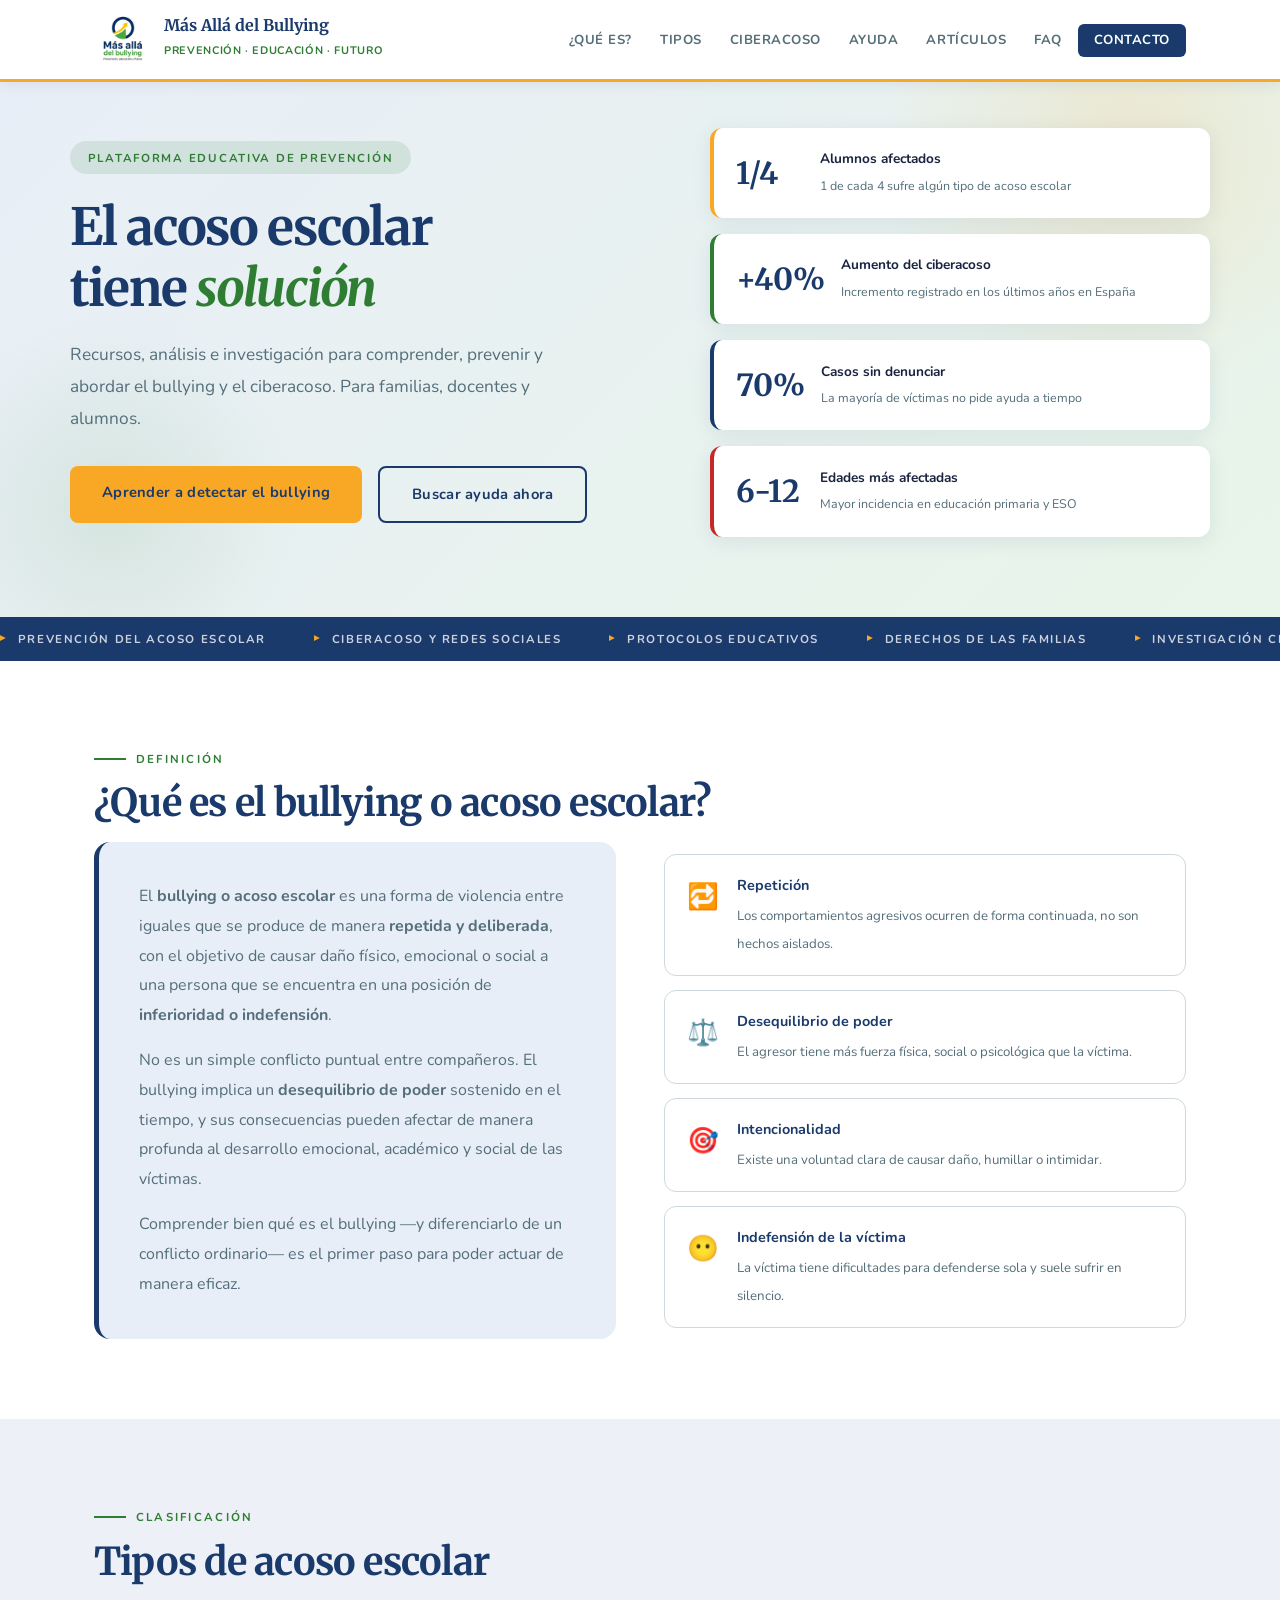
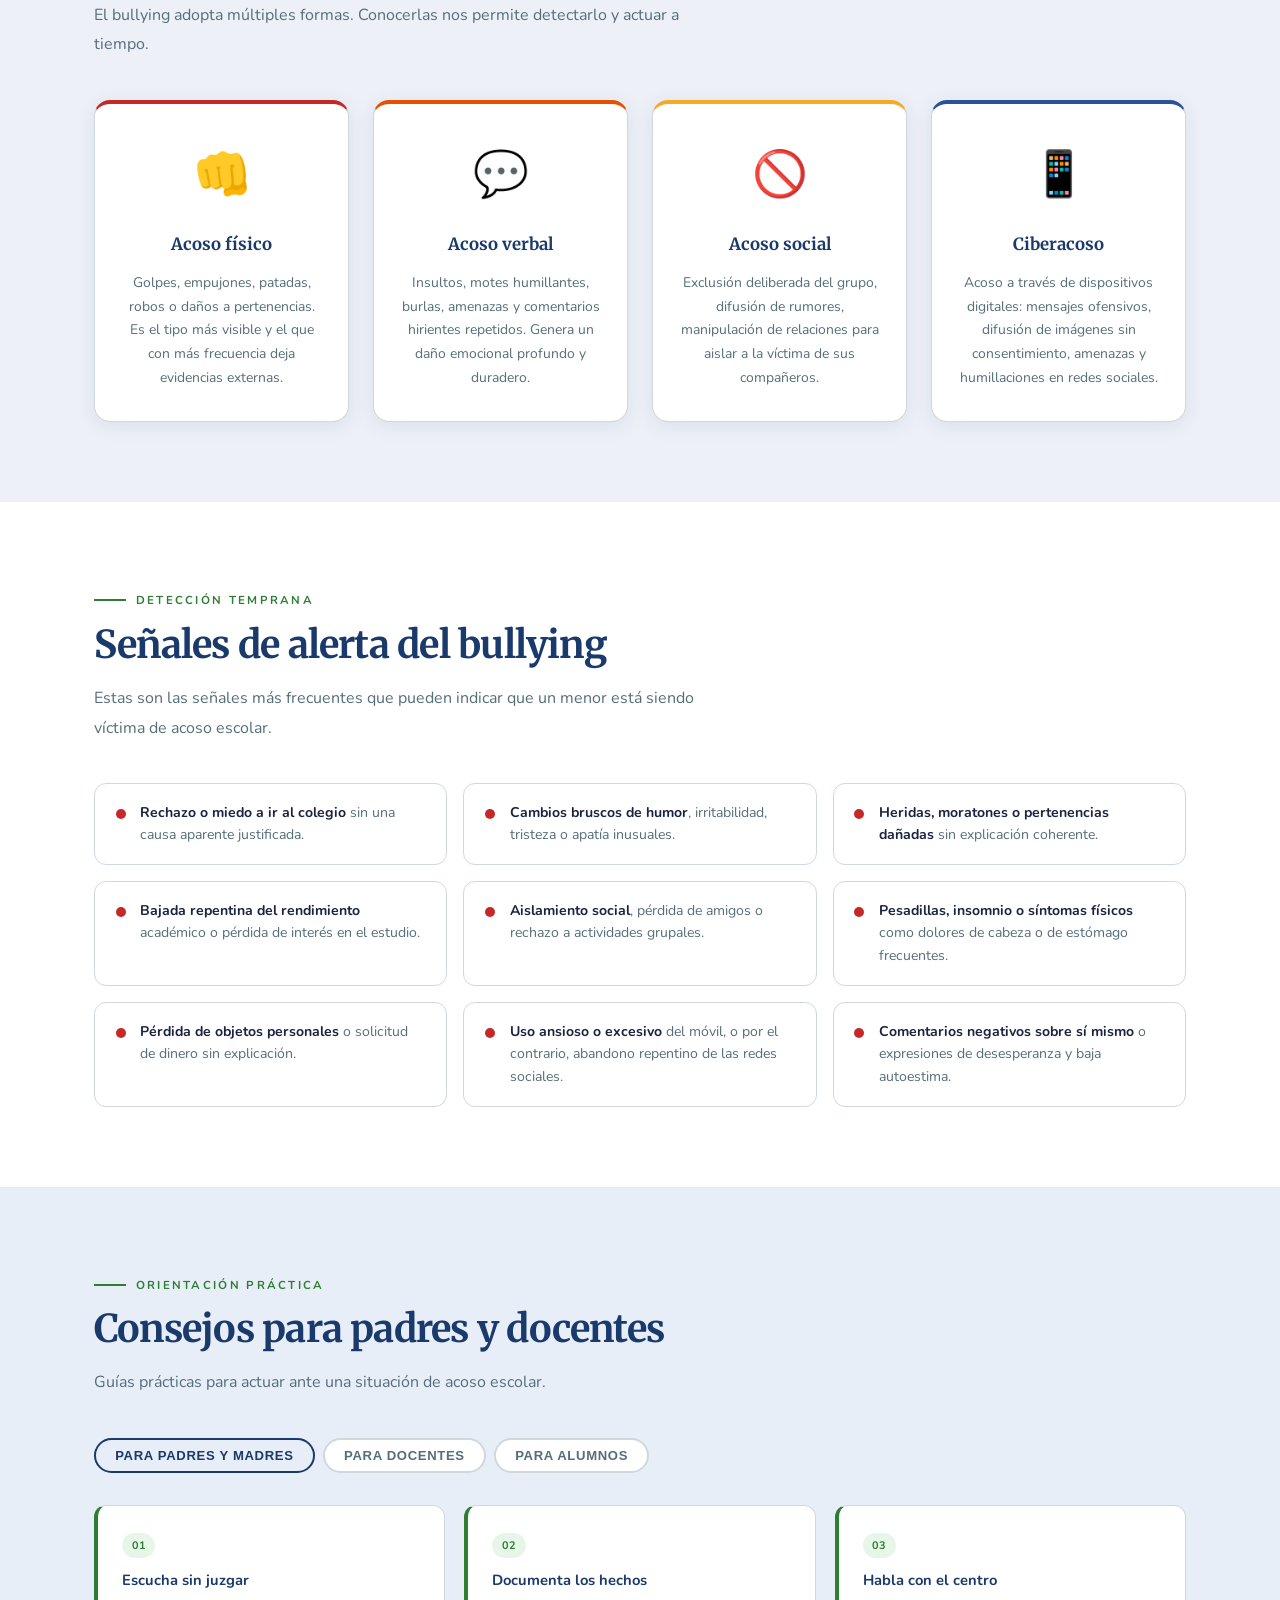
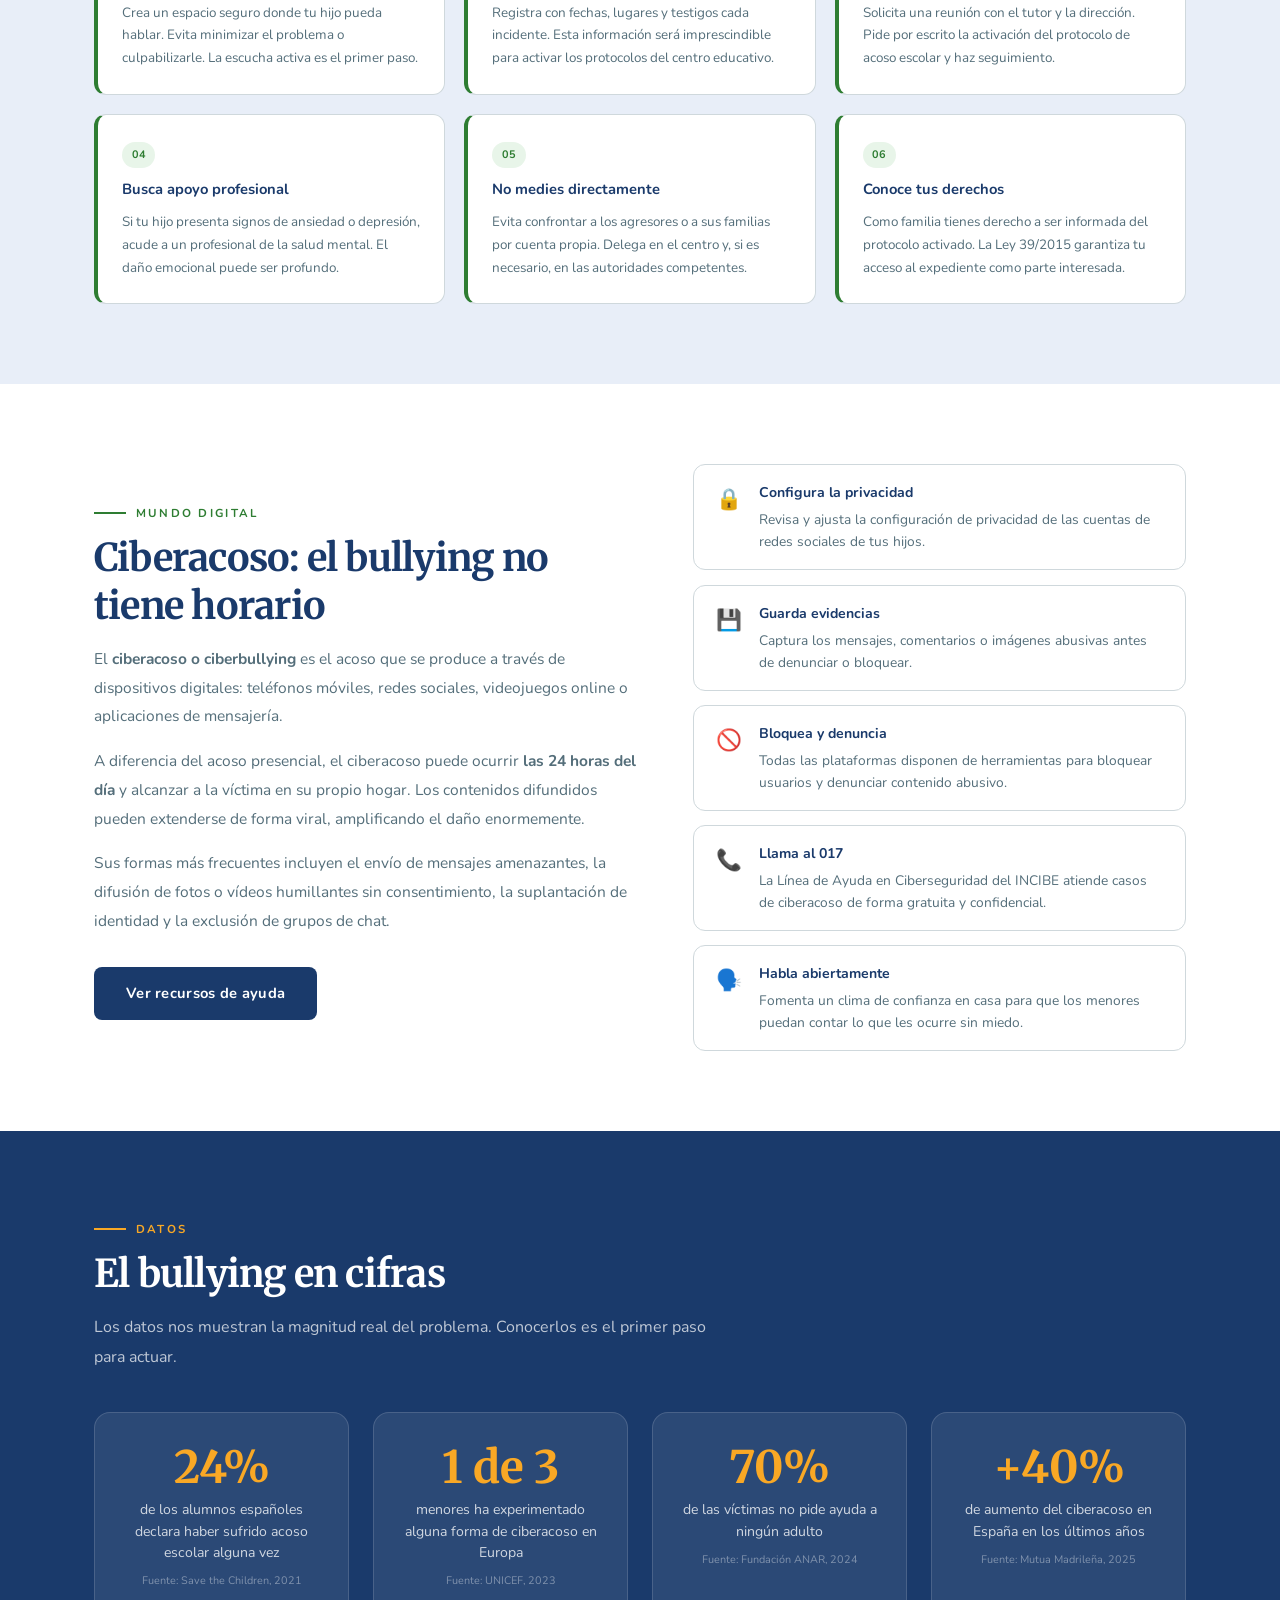
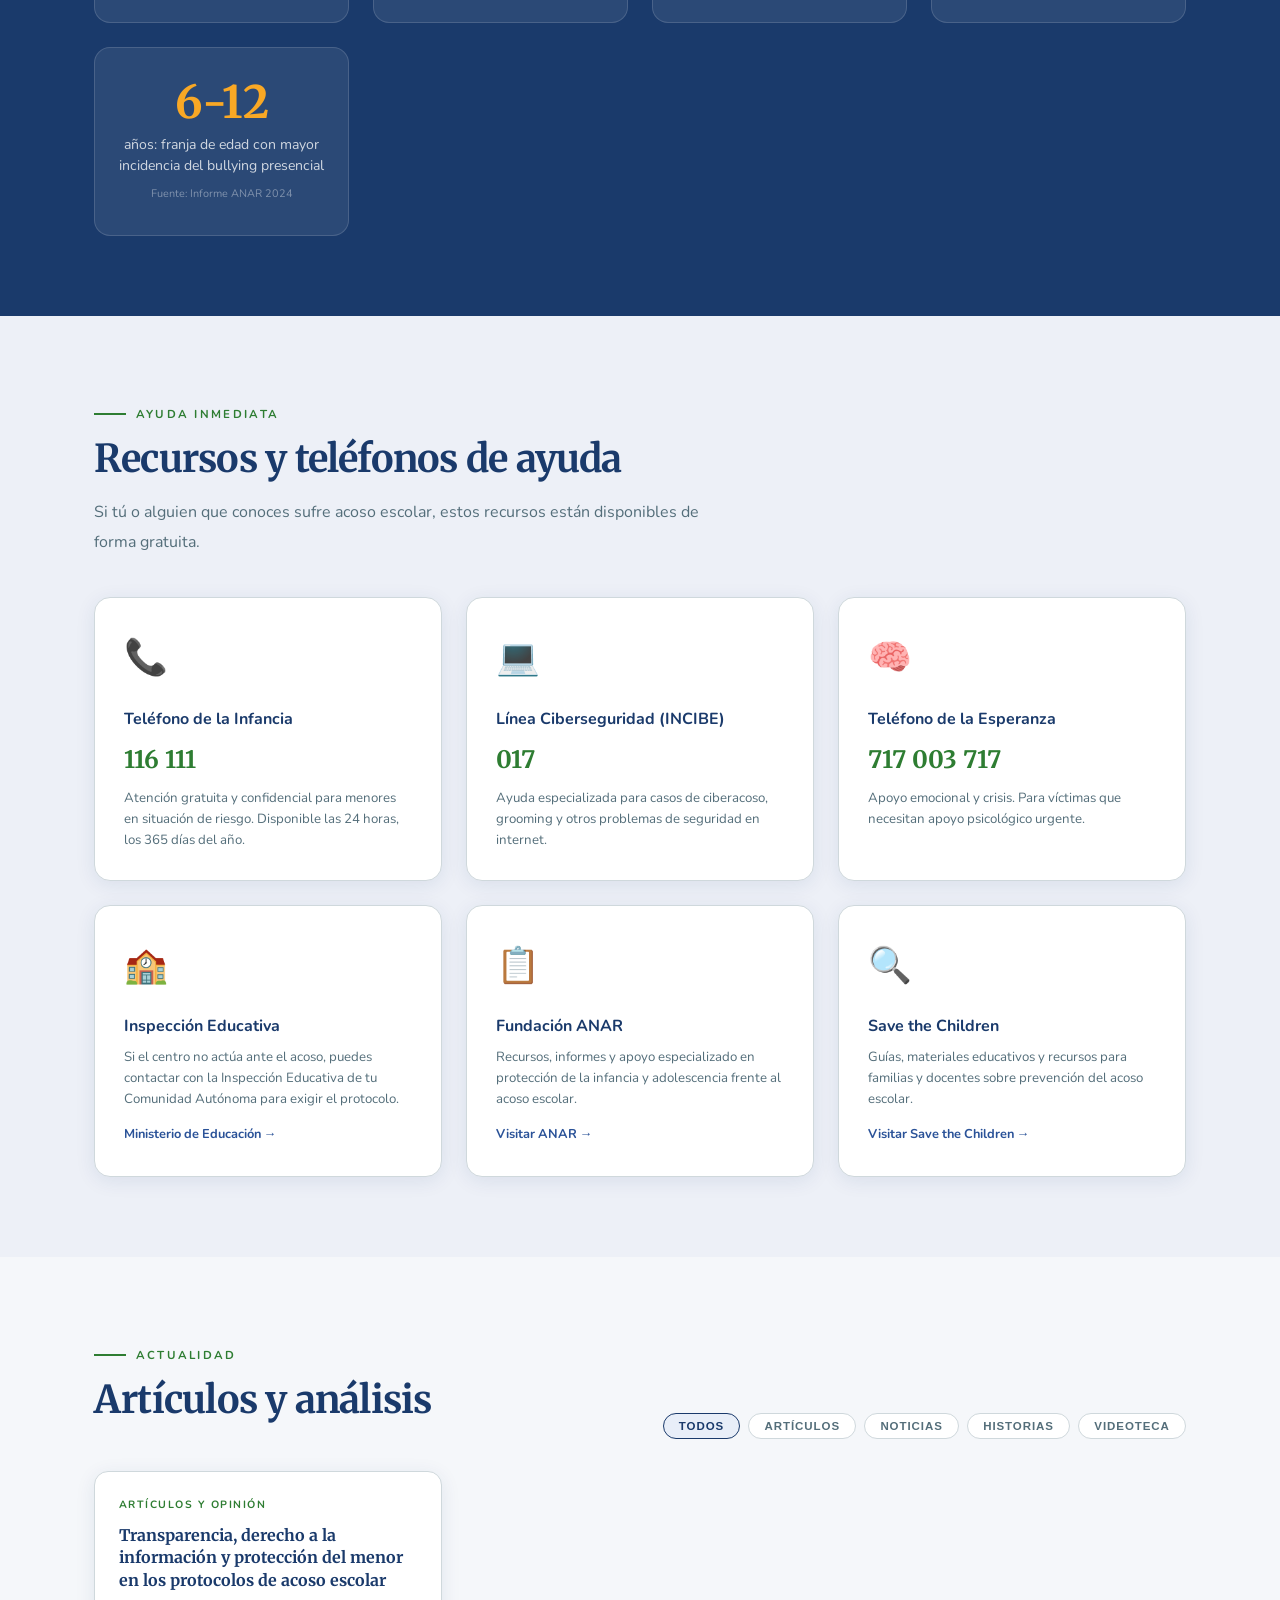
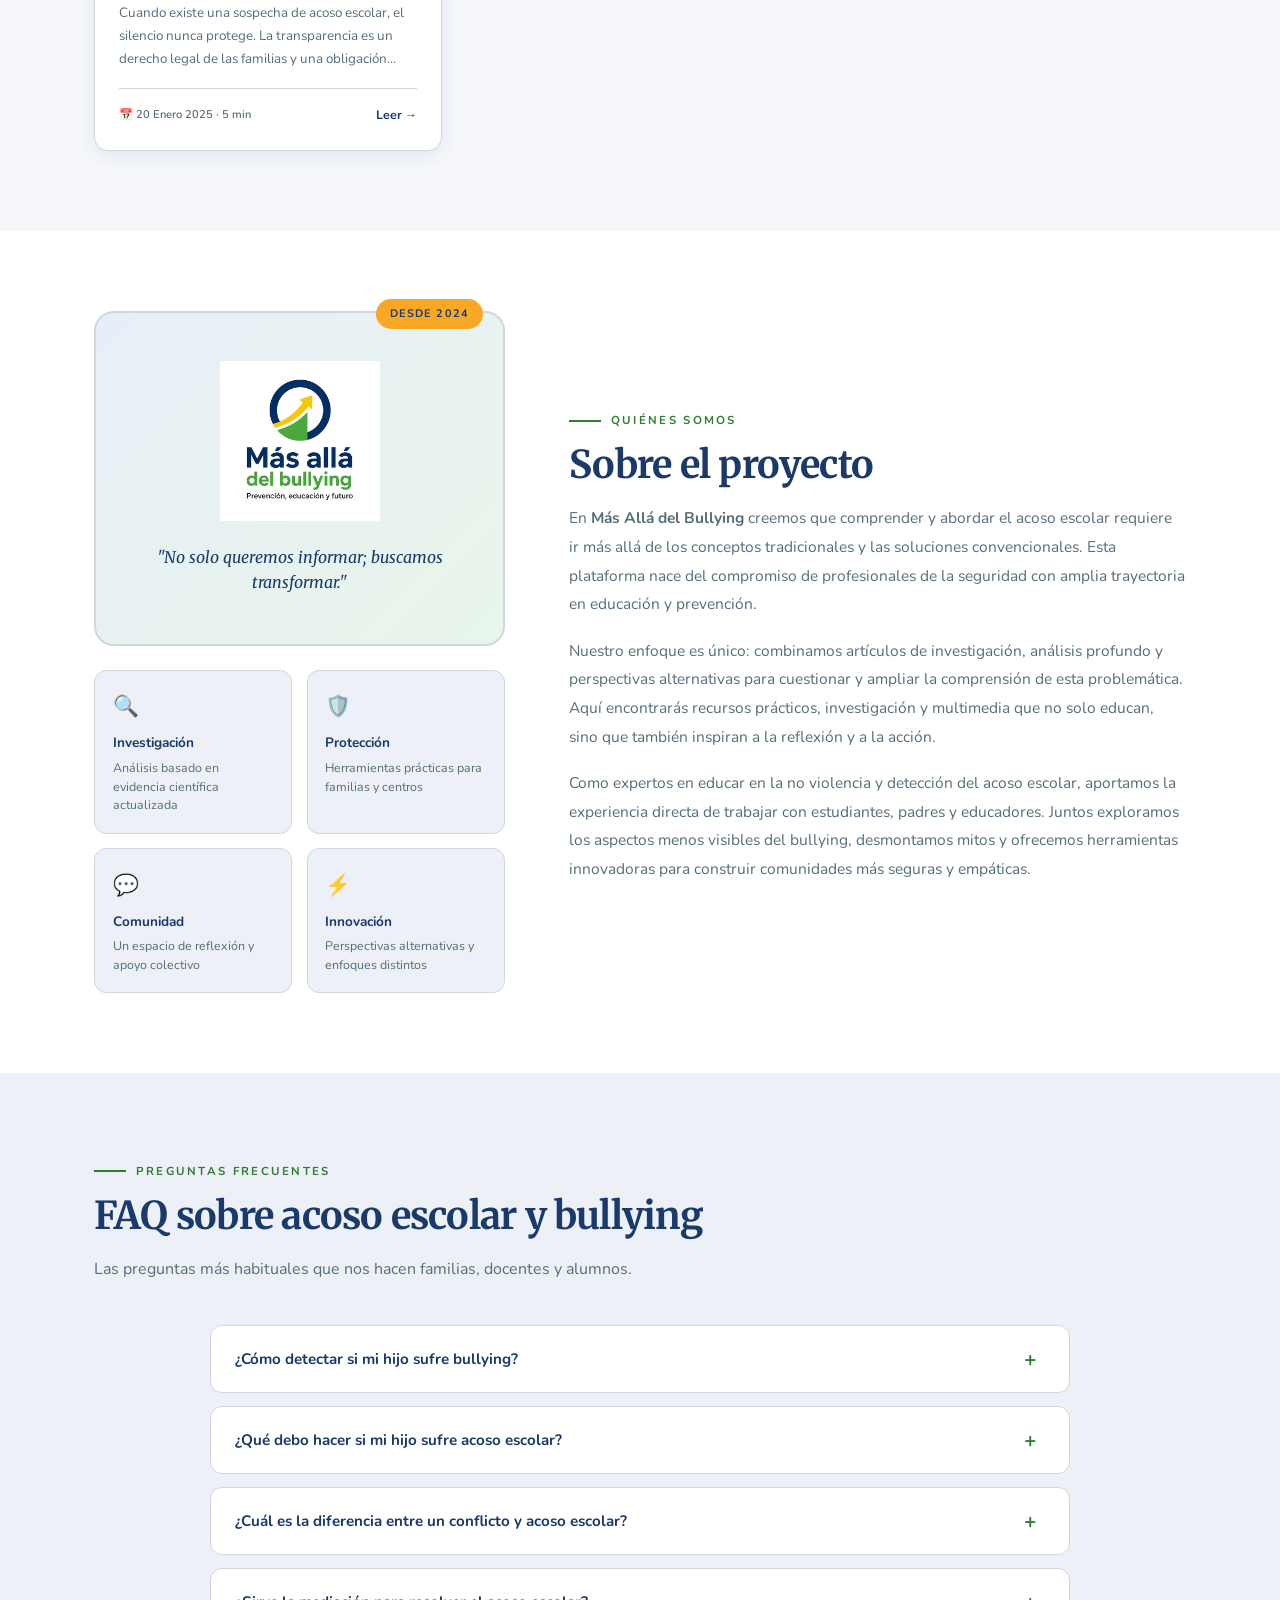
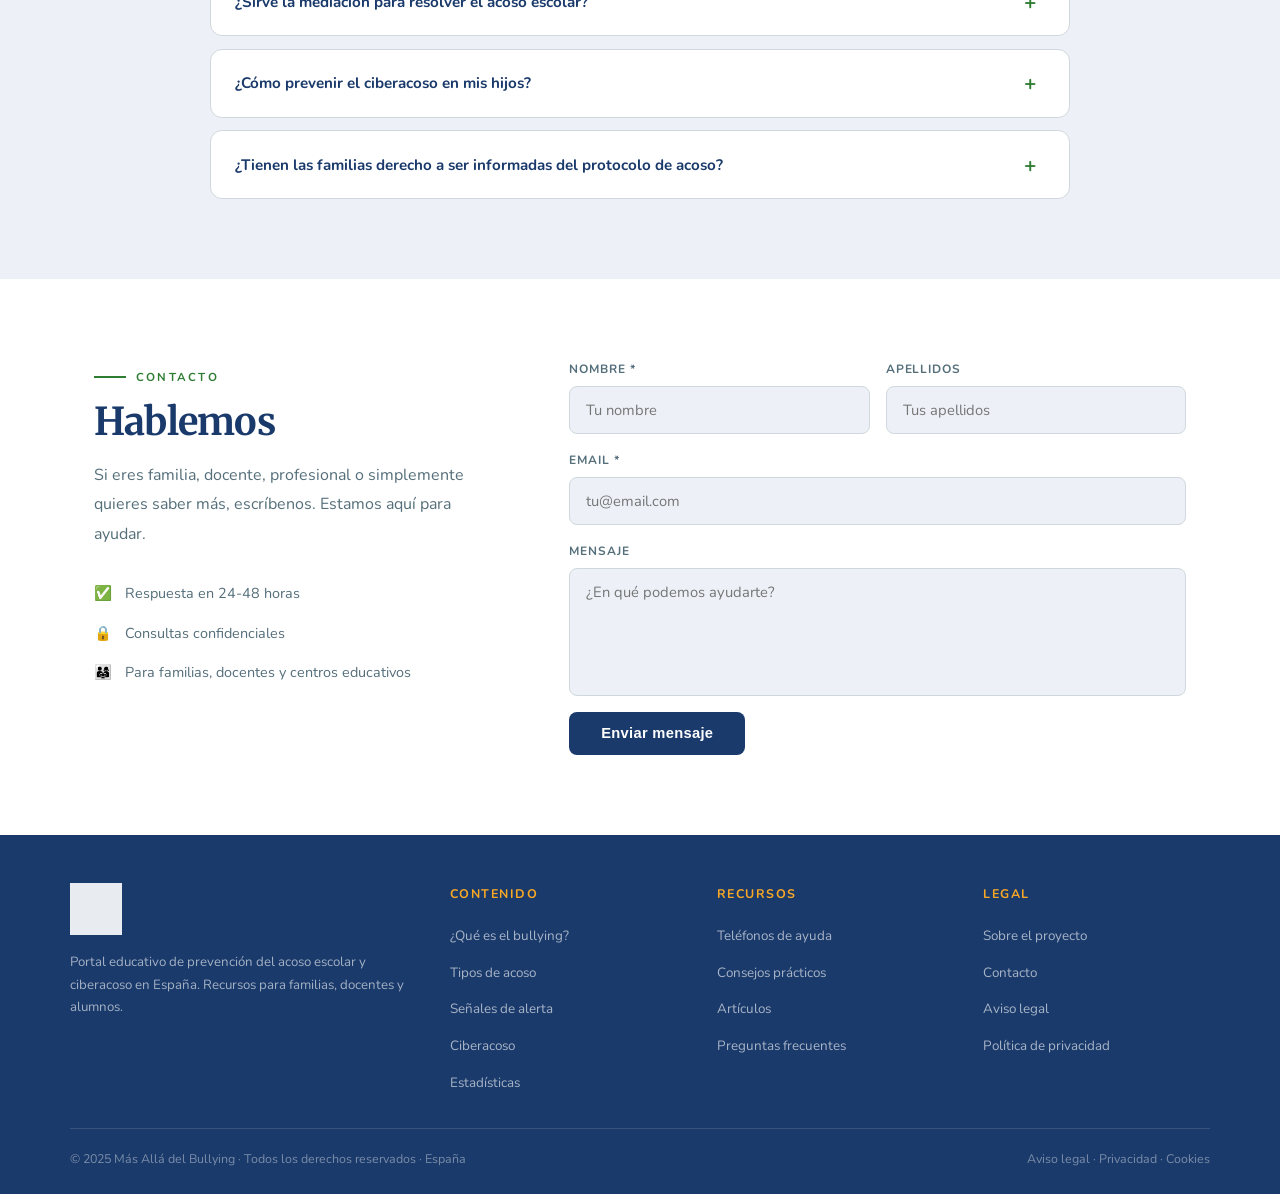
==== commit 7e3d8d14: "Update index.html" ====
--- a/index.html
+++ b/index.html
@@ -619,14 +619,23 @@
           </div>
         </div>
 
-        <!-- Mensaje cuando no hay artículos -->
-        <div class="articulos-empty" id="articulos-empty">
-          <div class="articulos-empty-icon">📝</div>
-          <p>Los artículos se irán publicando próximamente.<br>¡Vuelve pronto para leer nuestros análisis!</p>
-        </div>
-
-        <!-- Grid donde se añadirán las tarjetas de artículos -->
-        <div class="articulos-grid" id="articulos-grid"></div>
+        <!-- Grid de artículos -->
+        <div class="articulos-grid" id="articulos-grid">
+
+          <!-- ARTÍCULO 1 -->
+          <a class="article-card" href="articulo-transparencia.html">
+            <div class="card-body">
+              <div class="card-cat">Artículos y Opinión</div>
+              <h3 class="card-title">Transparencia, derecho a la información y protección del menor en los protocolos de acoso escolar</h3>
+              <p class="card-excerpt">Cuando existe una sospecha de acoso escolar, el silencio nunca protege. La transparencia es un derecho legal de las familias y una obligación jurídica del centro educativo, directamente vinculada a la protección efectiva de los menores.</p>
+              <div class="card-footer">
+                <span class="card-date">📅 20 Enero 2025 · 5 min</span>
+                <span class="card-link-txt">Leer →</span>
+              </div>
+            </div>
+          </a>
+
+        </div>
 
       </div>
     </section>
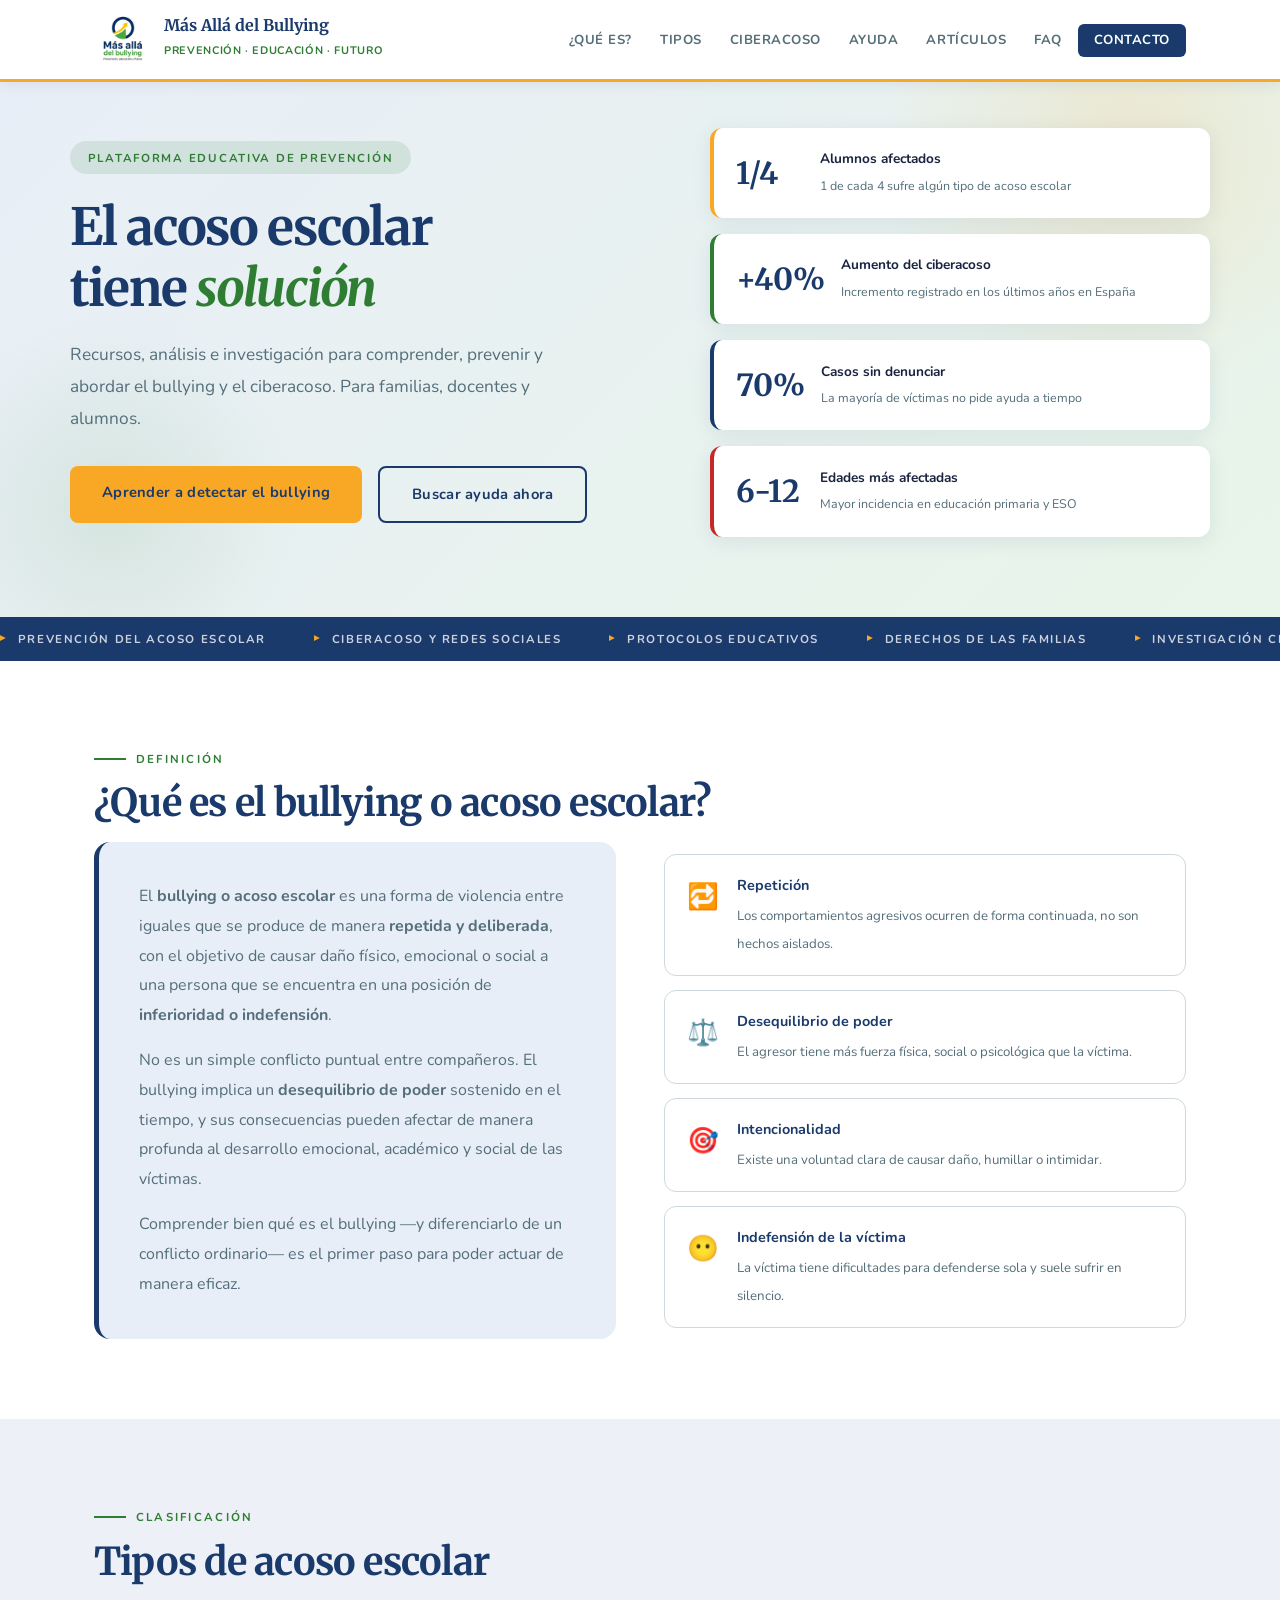
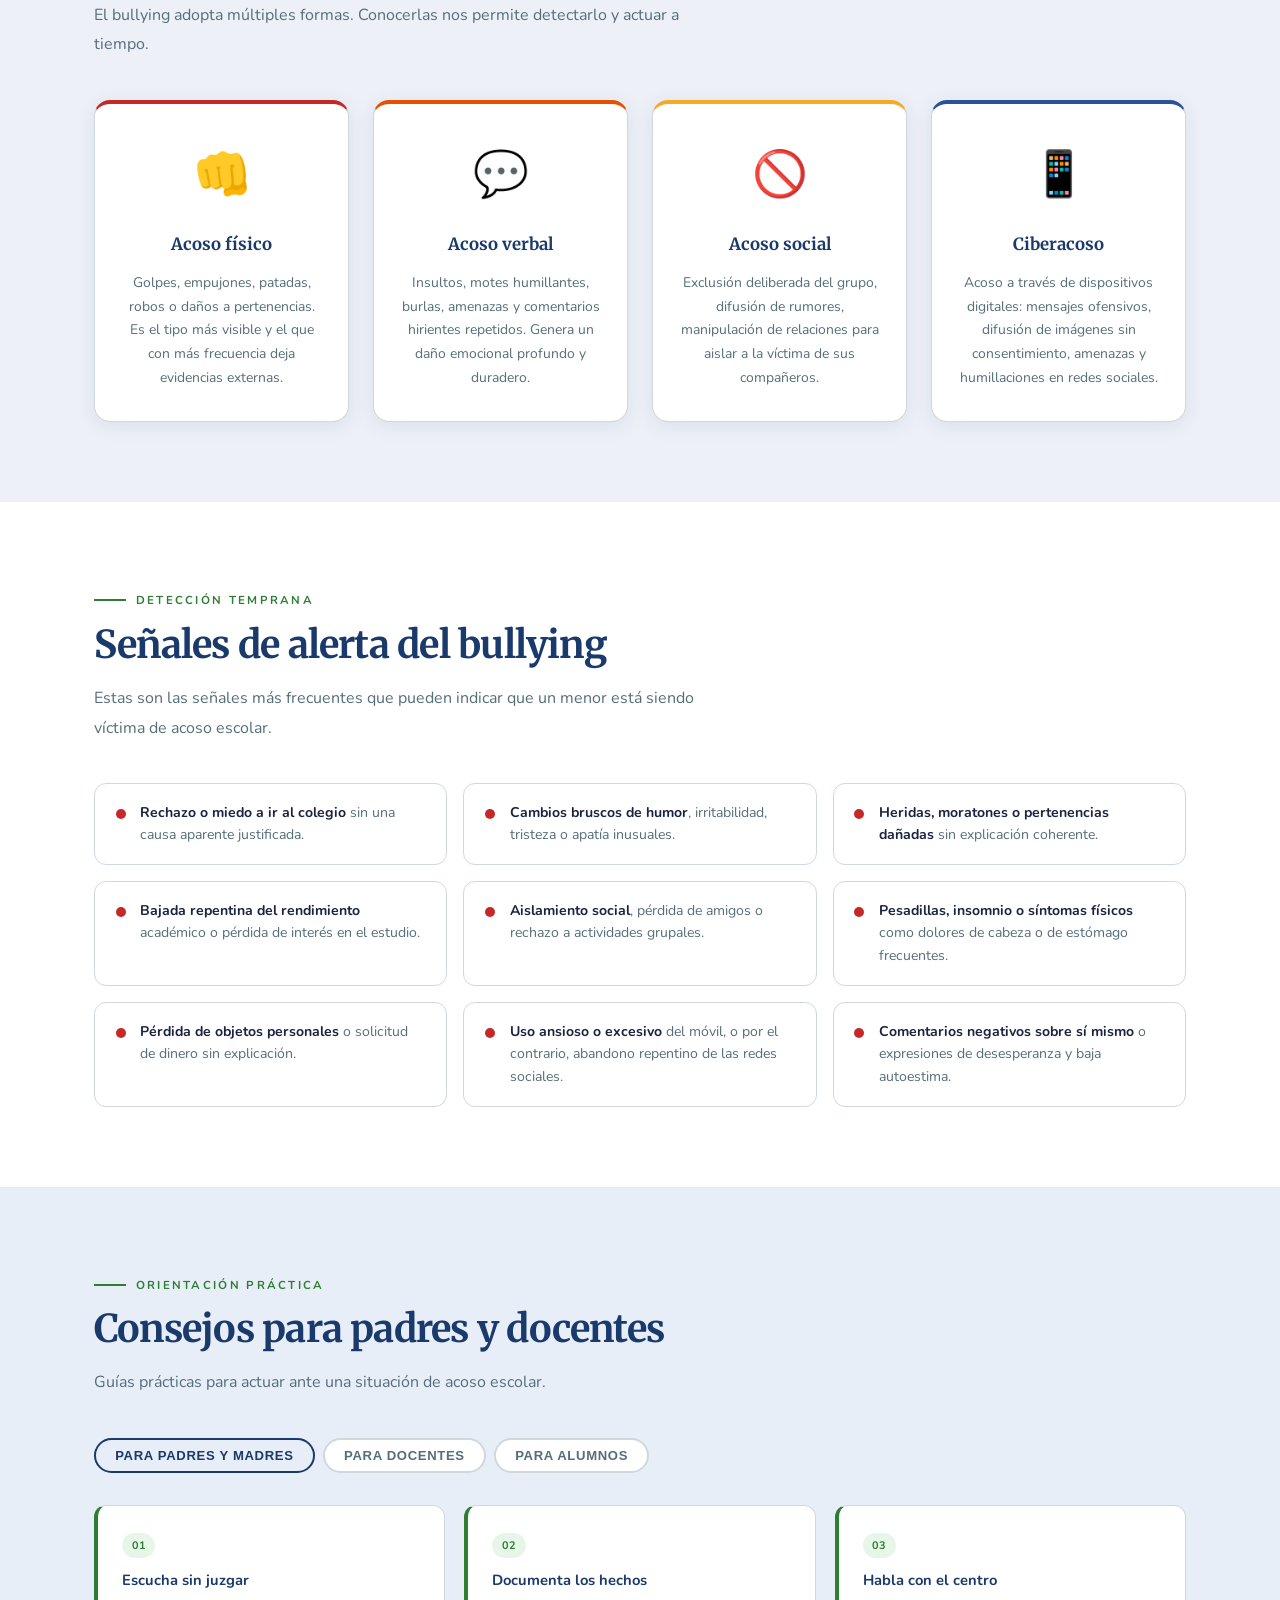
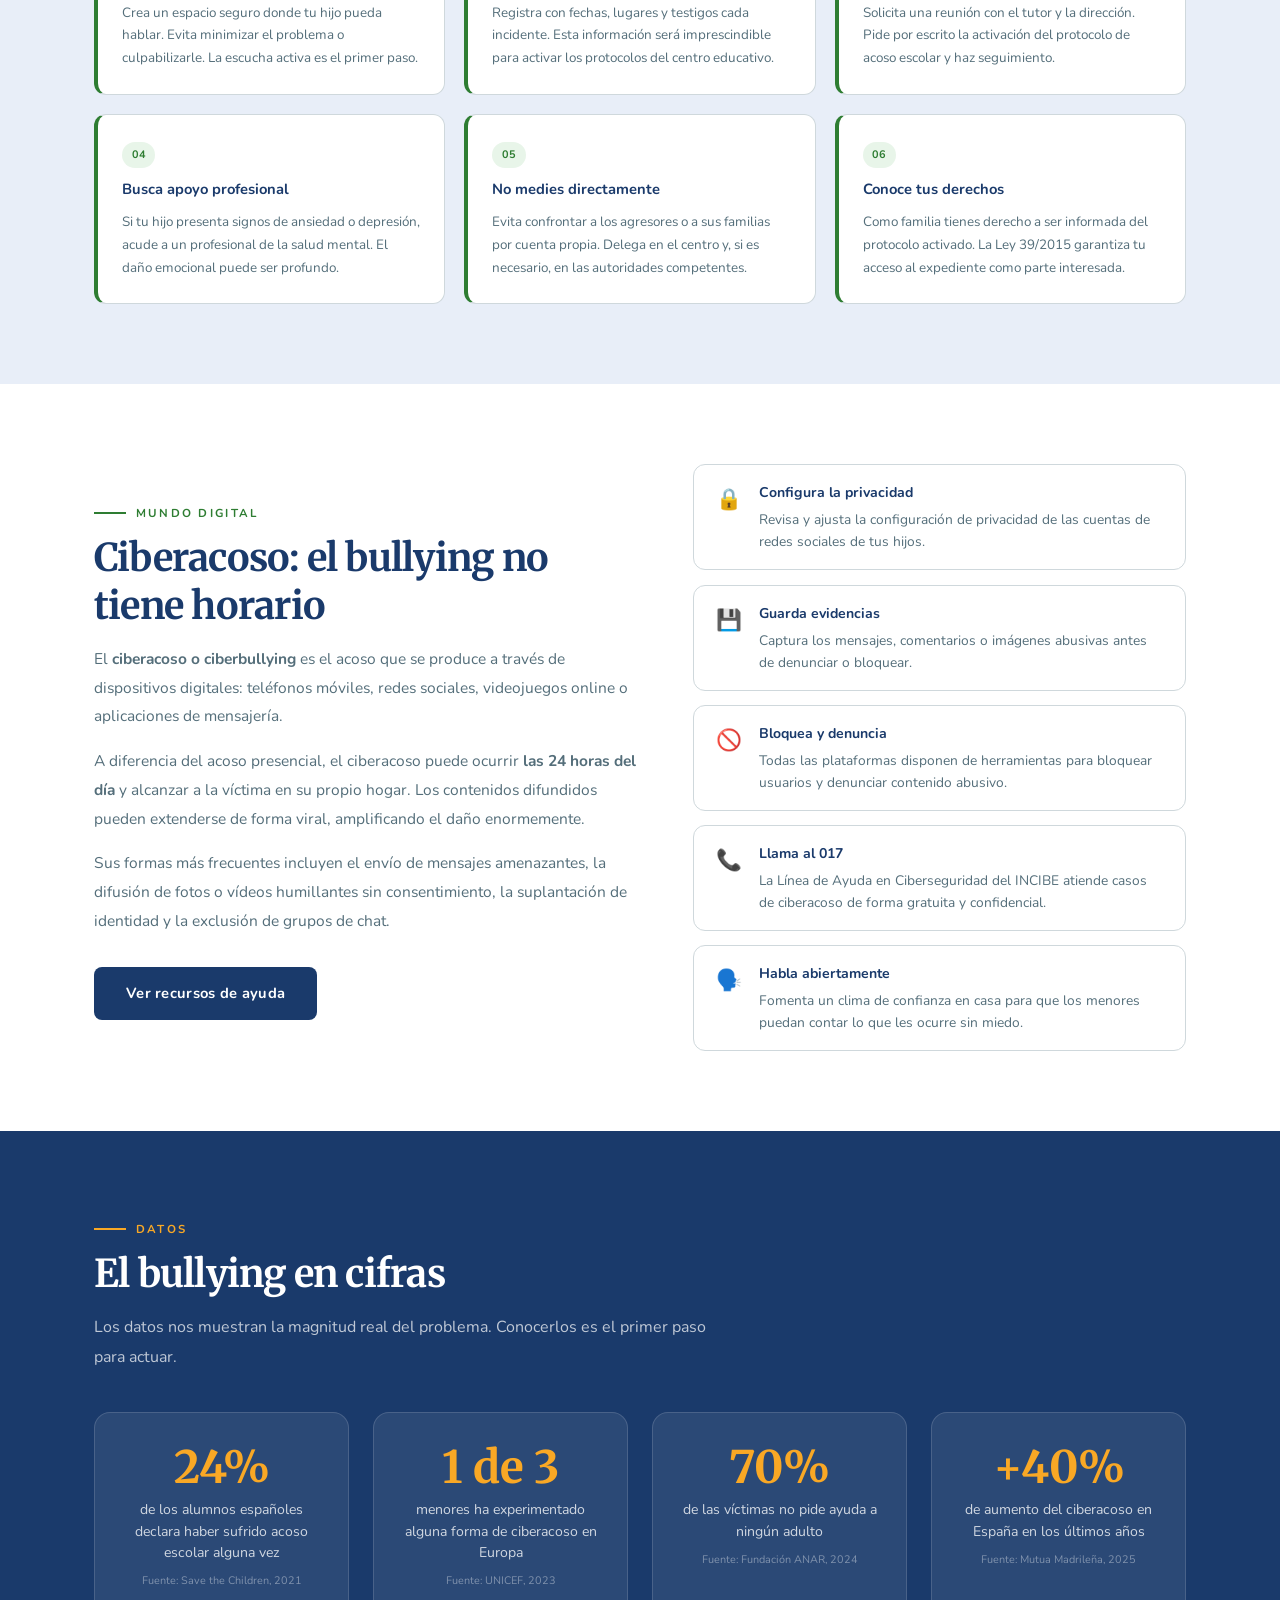
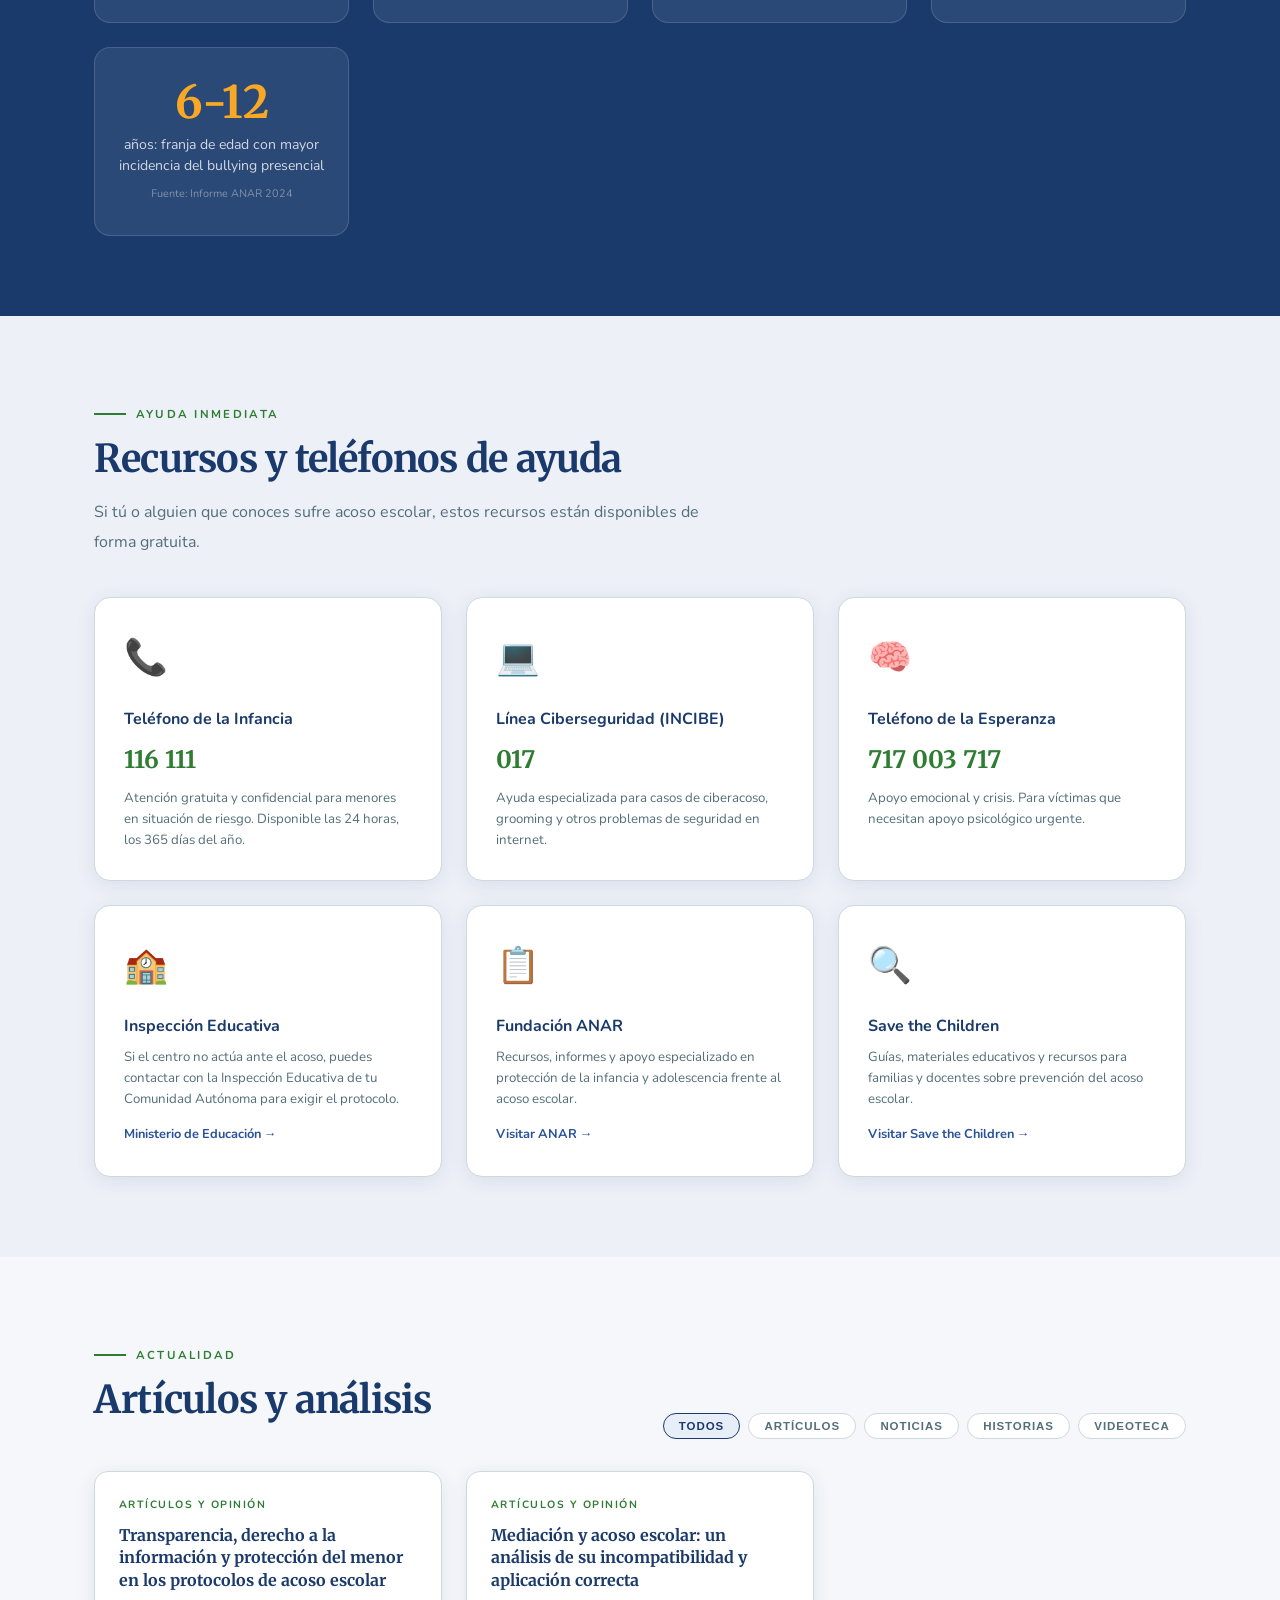
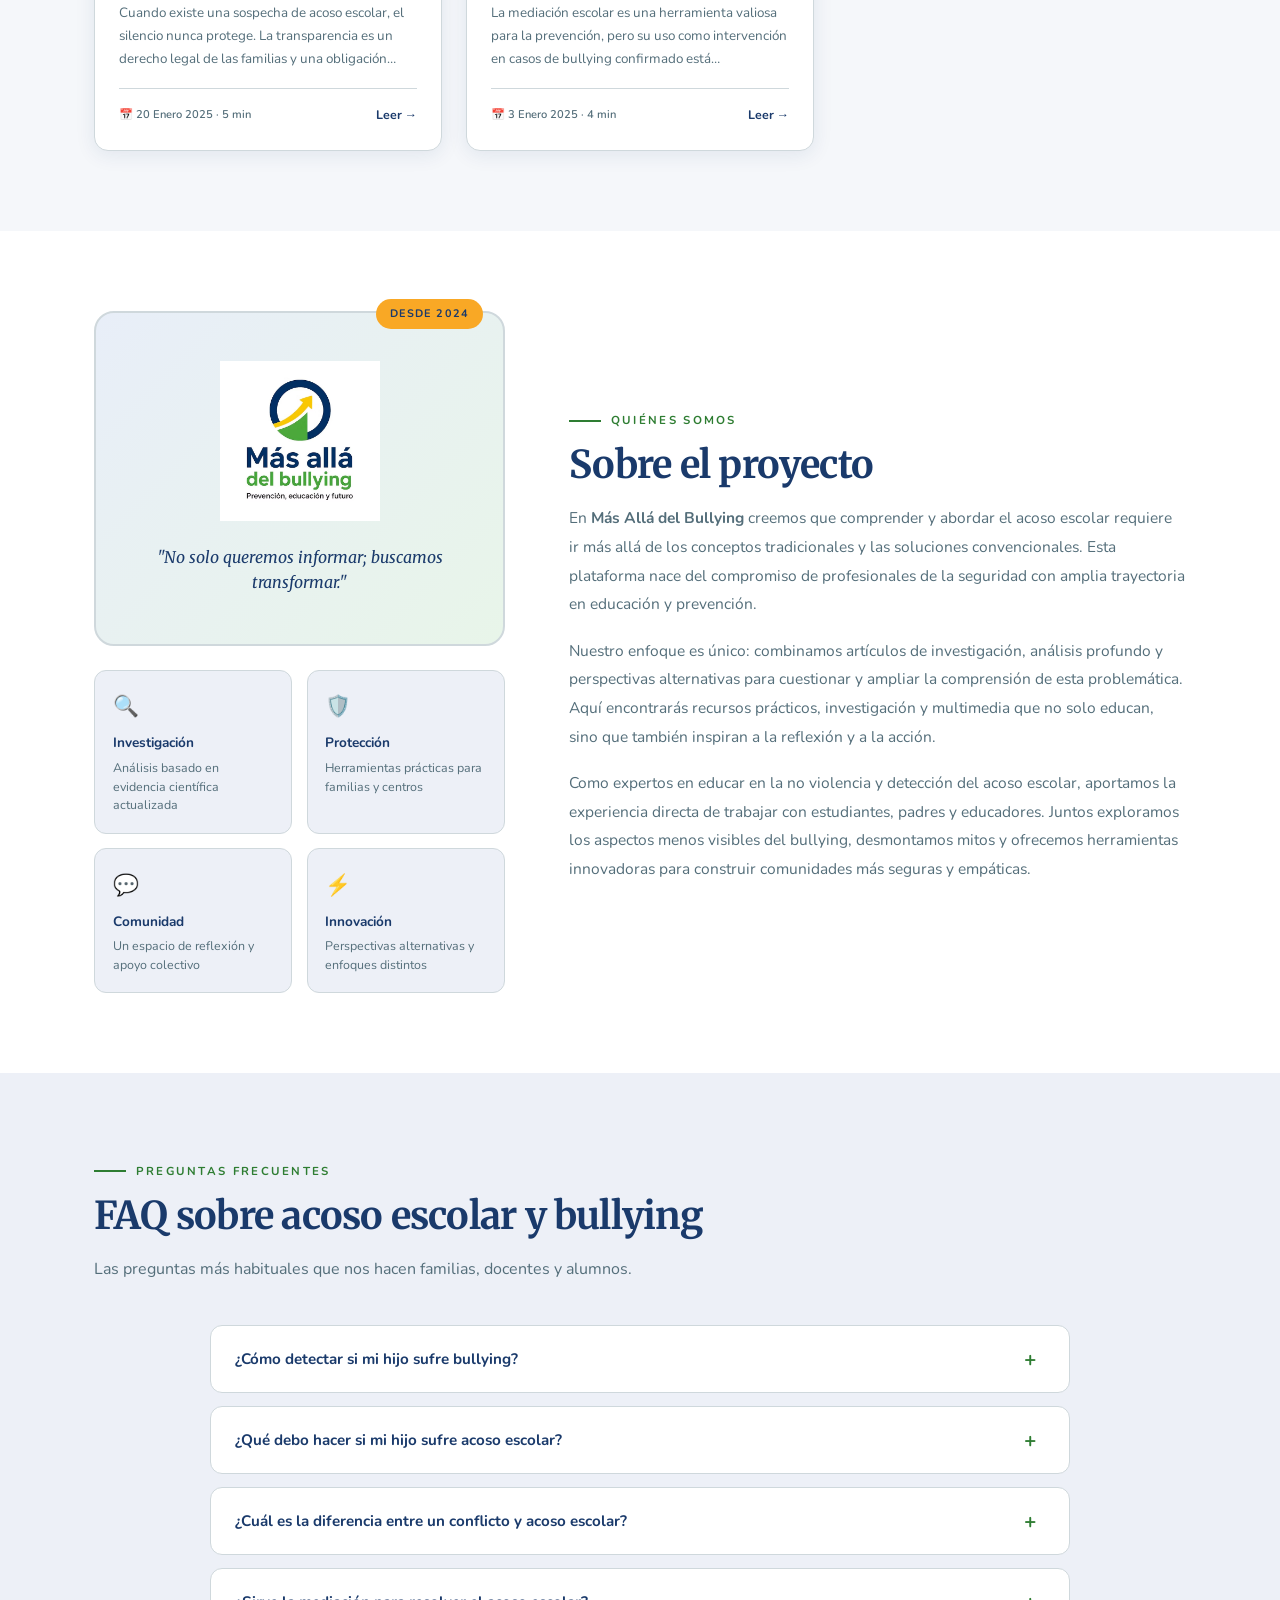
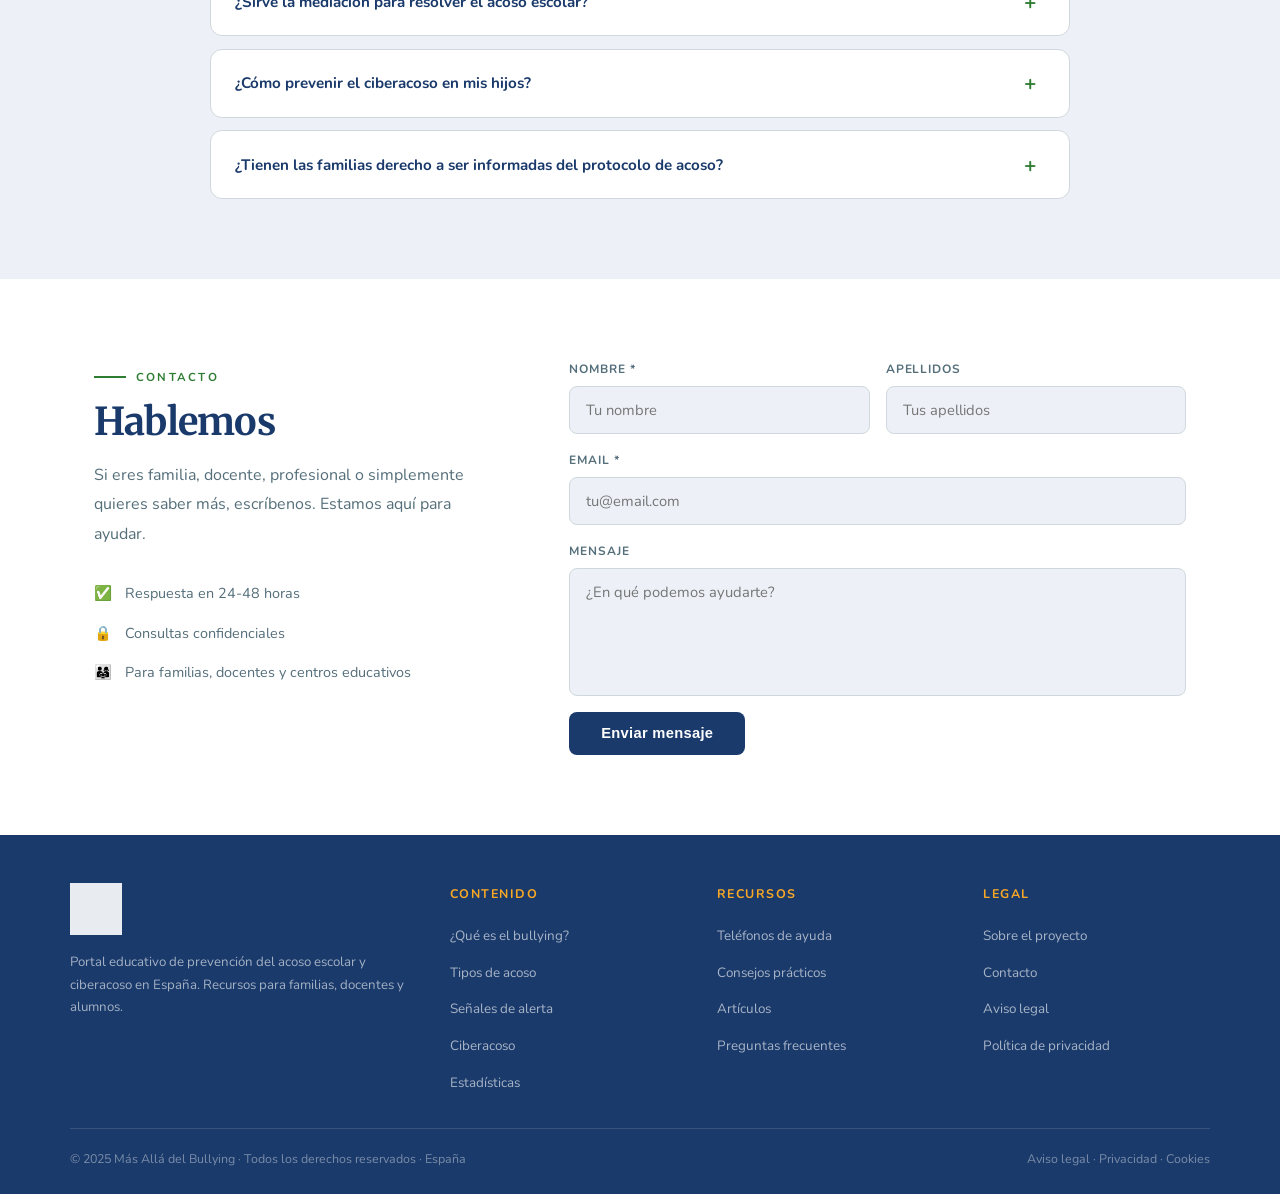
==== commit b3af4100: "Add new article card for Mediación y acoso escolar" ====
--- a/index.html
+++ b/index.html
@@ -635,6 +635,19 @@
             </div>
           </a>
 
+          <!-- ARTÍCULO 2 -->
+          <a class="article-card" href="articulo-mediacion.html">
+            <div class="card-body">
+              <div class="card-cat">Artículos y Opinión</div>
+              <h3 class="card-title">Mediación y acoso escolar: un análisis de su incompatibilidad y aplicación correcta</h3>
+              <p class="card-excerpt">La mediación escolar es una herramienta valiosa para la prevención, pero su uso como intervención en casos de bullying confirmado está desaconsejado y puede ser perjudicial para la víctima.</p>
+              <div class="card-footer">
+                <span class="card-date">📅 3 Enero 2025 · 4 min</span>
+                <span class="card-link-txt">Leer →</span>
+              </div>
+            </div>
+          </a>
+
         </div>
 
       </div>
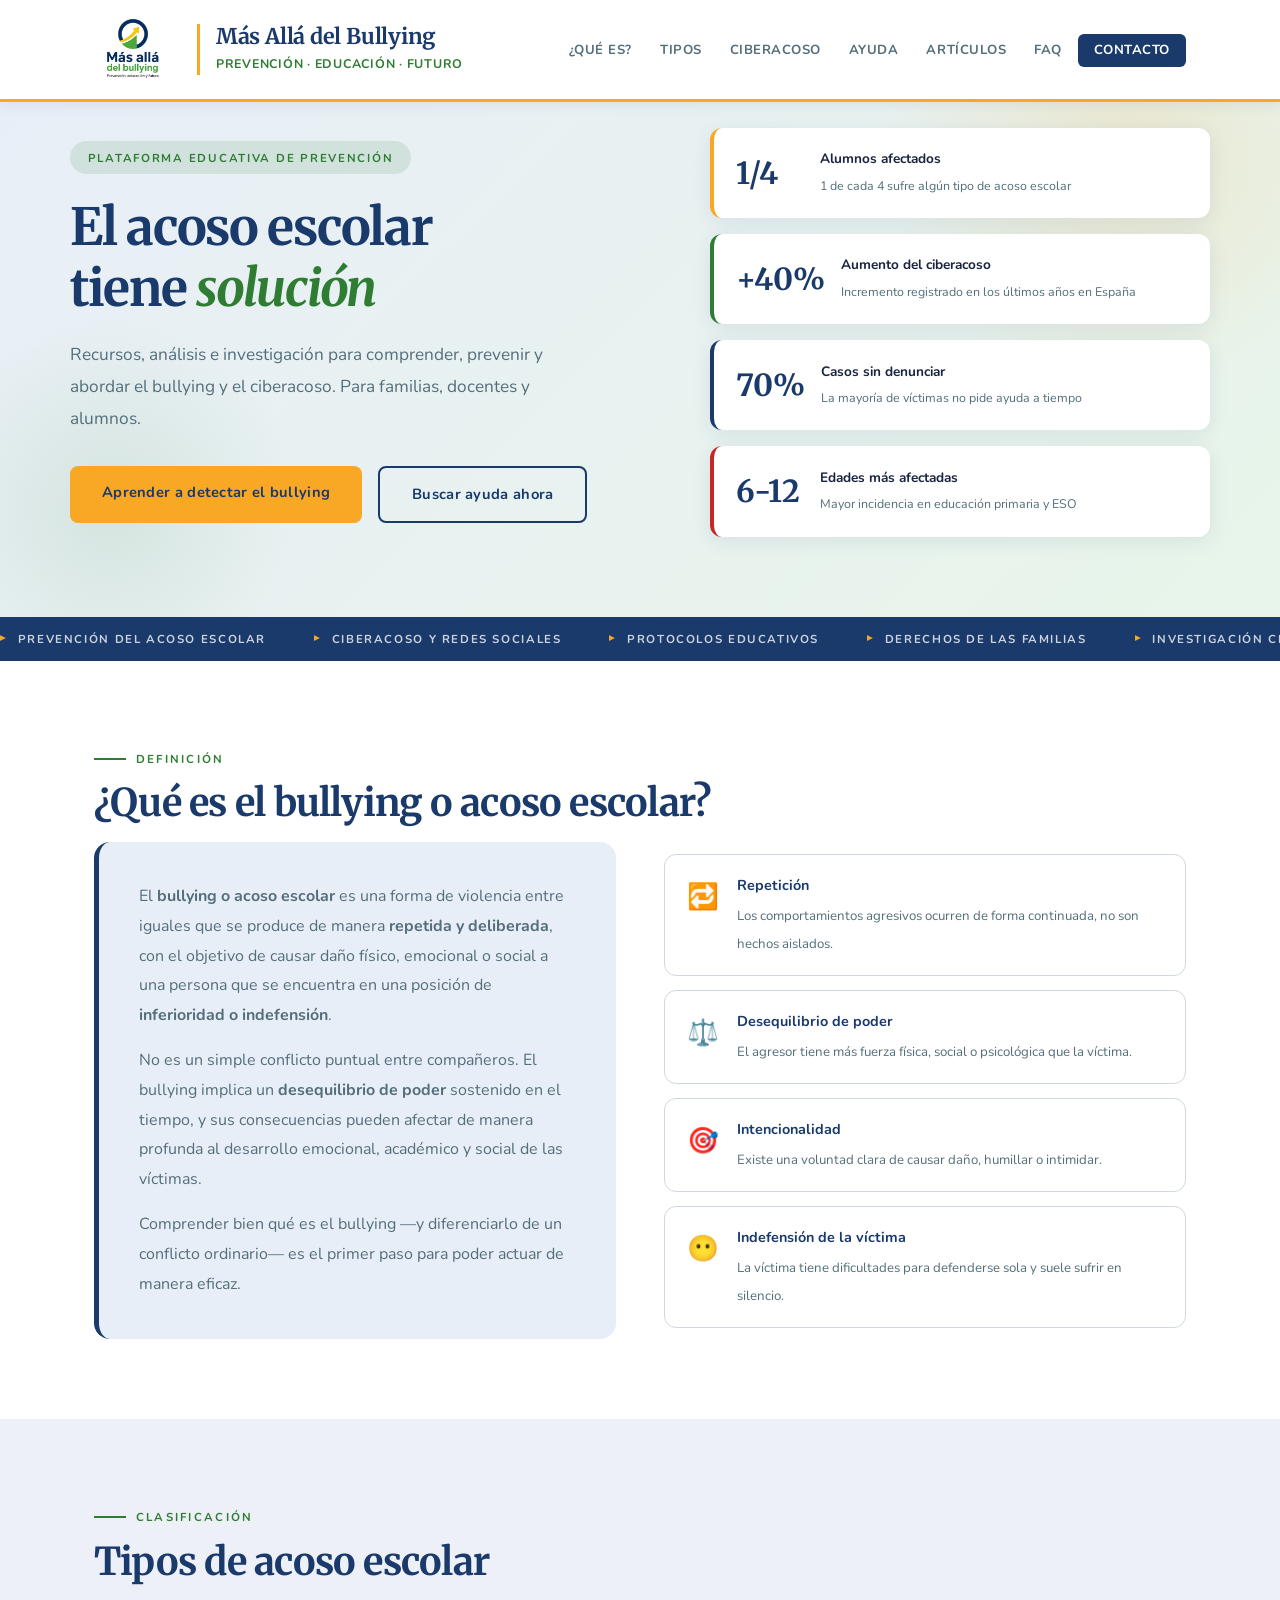
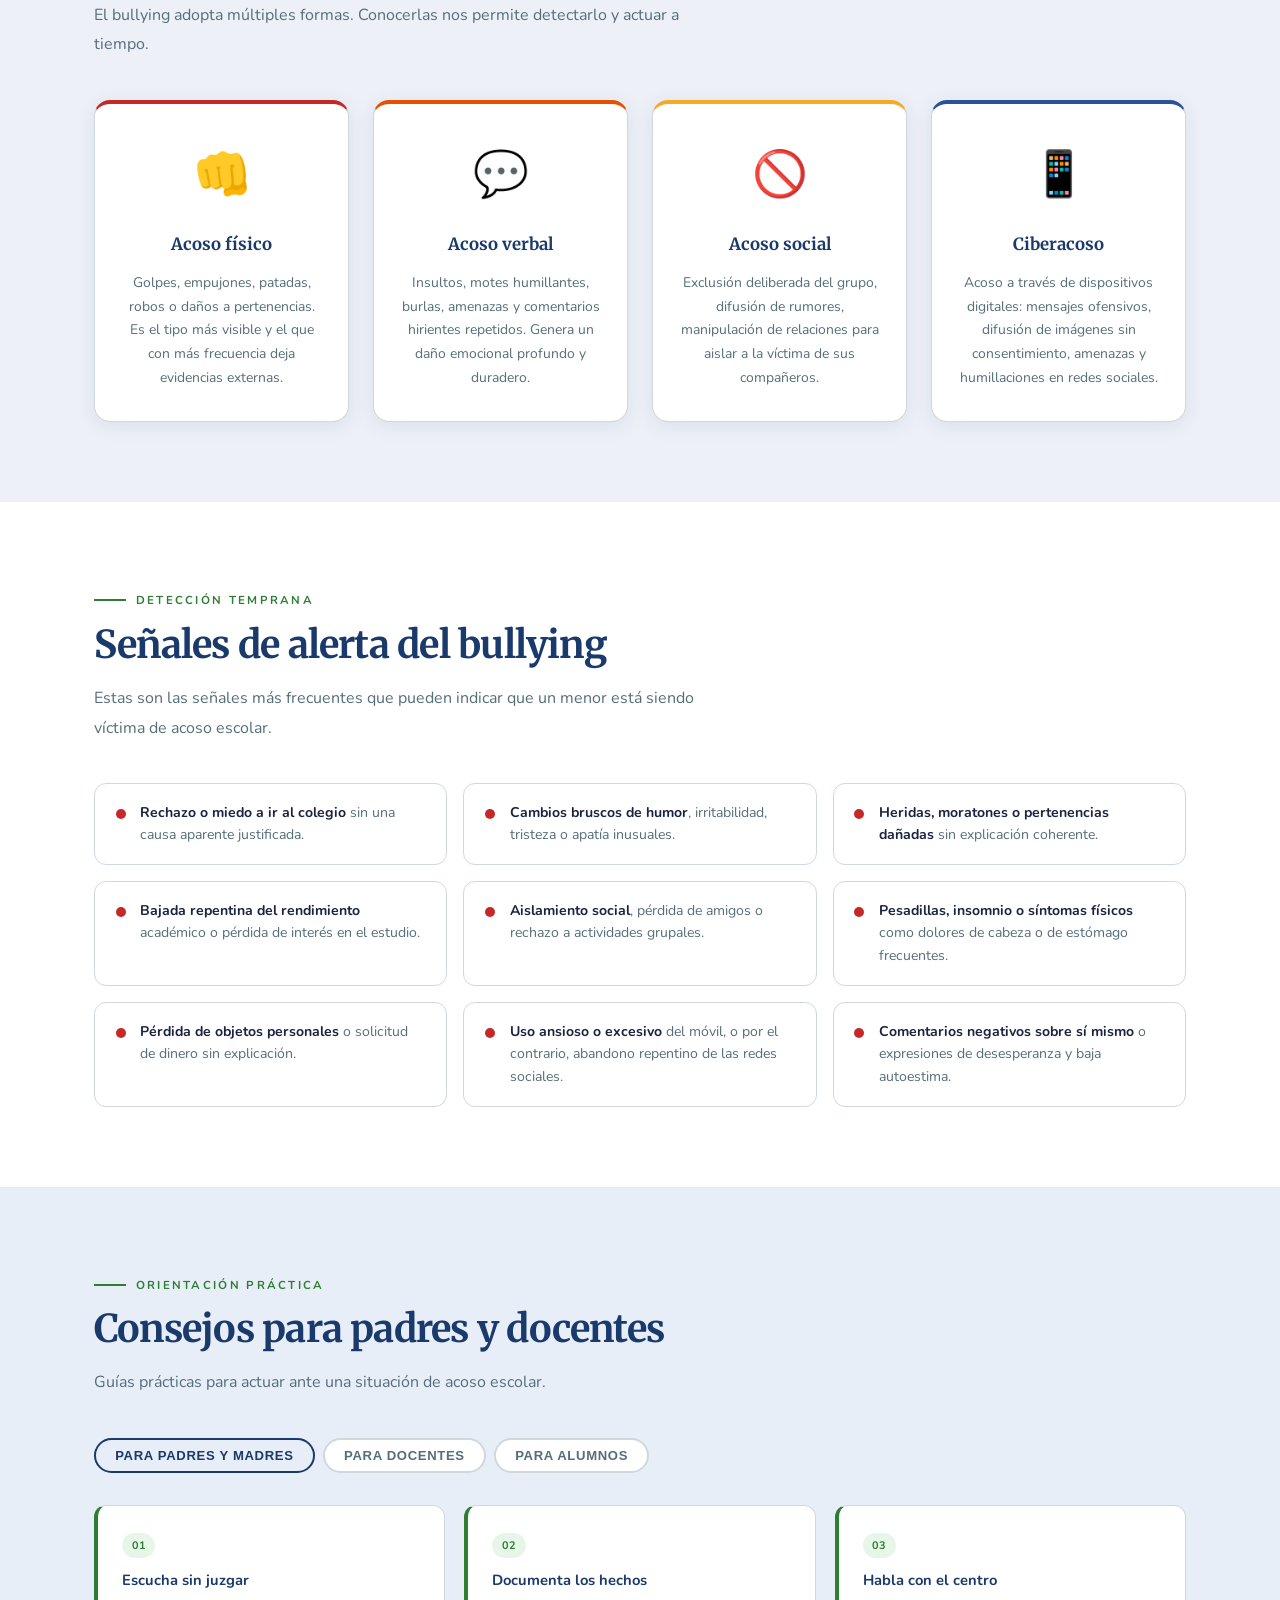
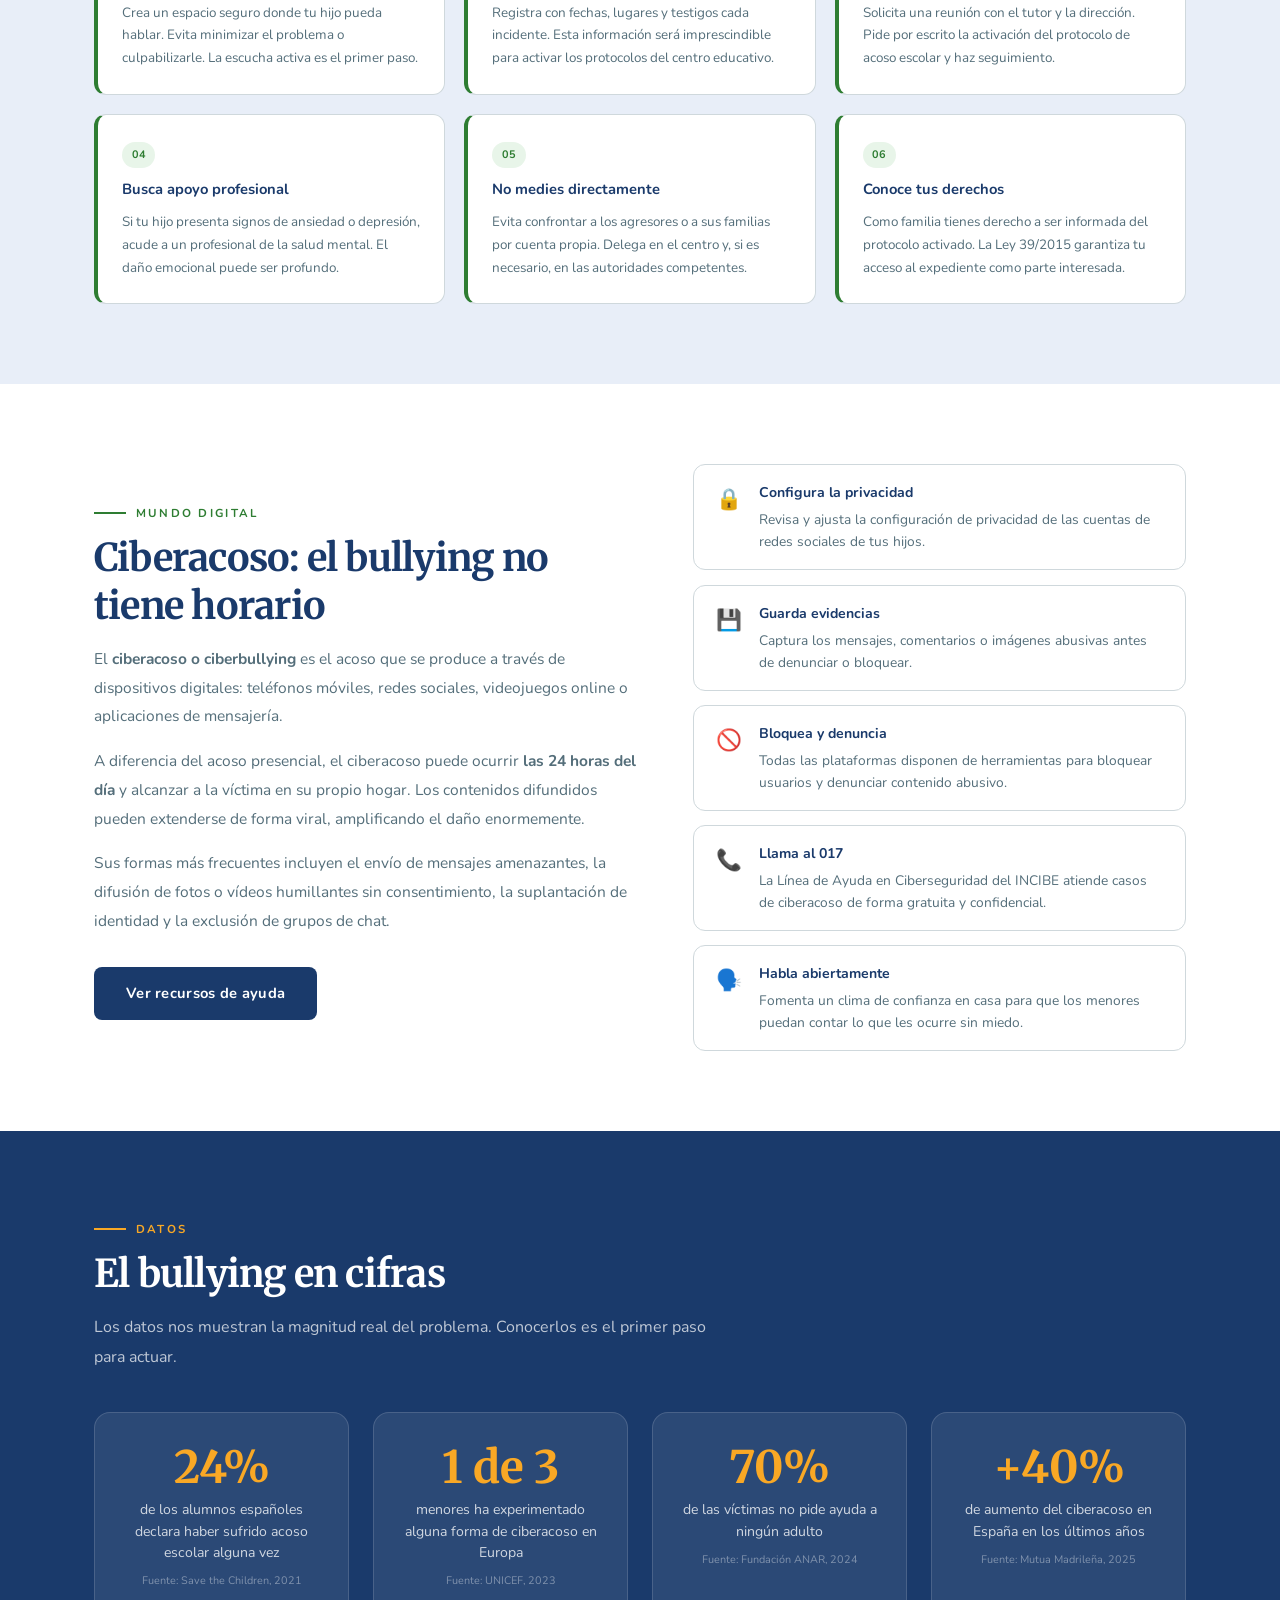
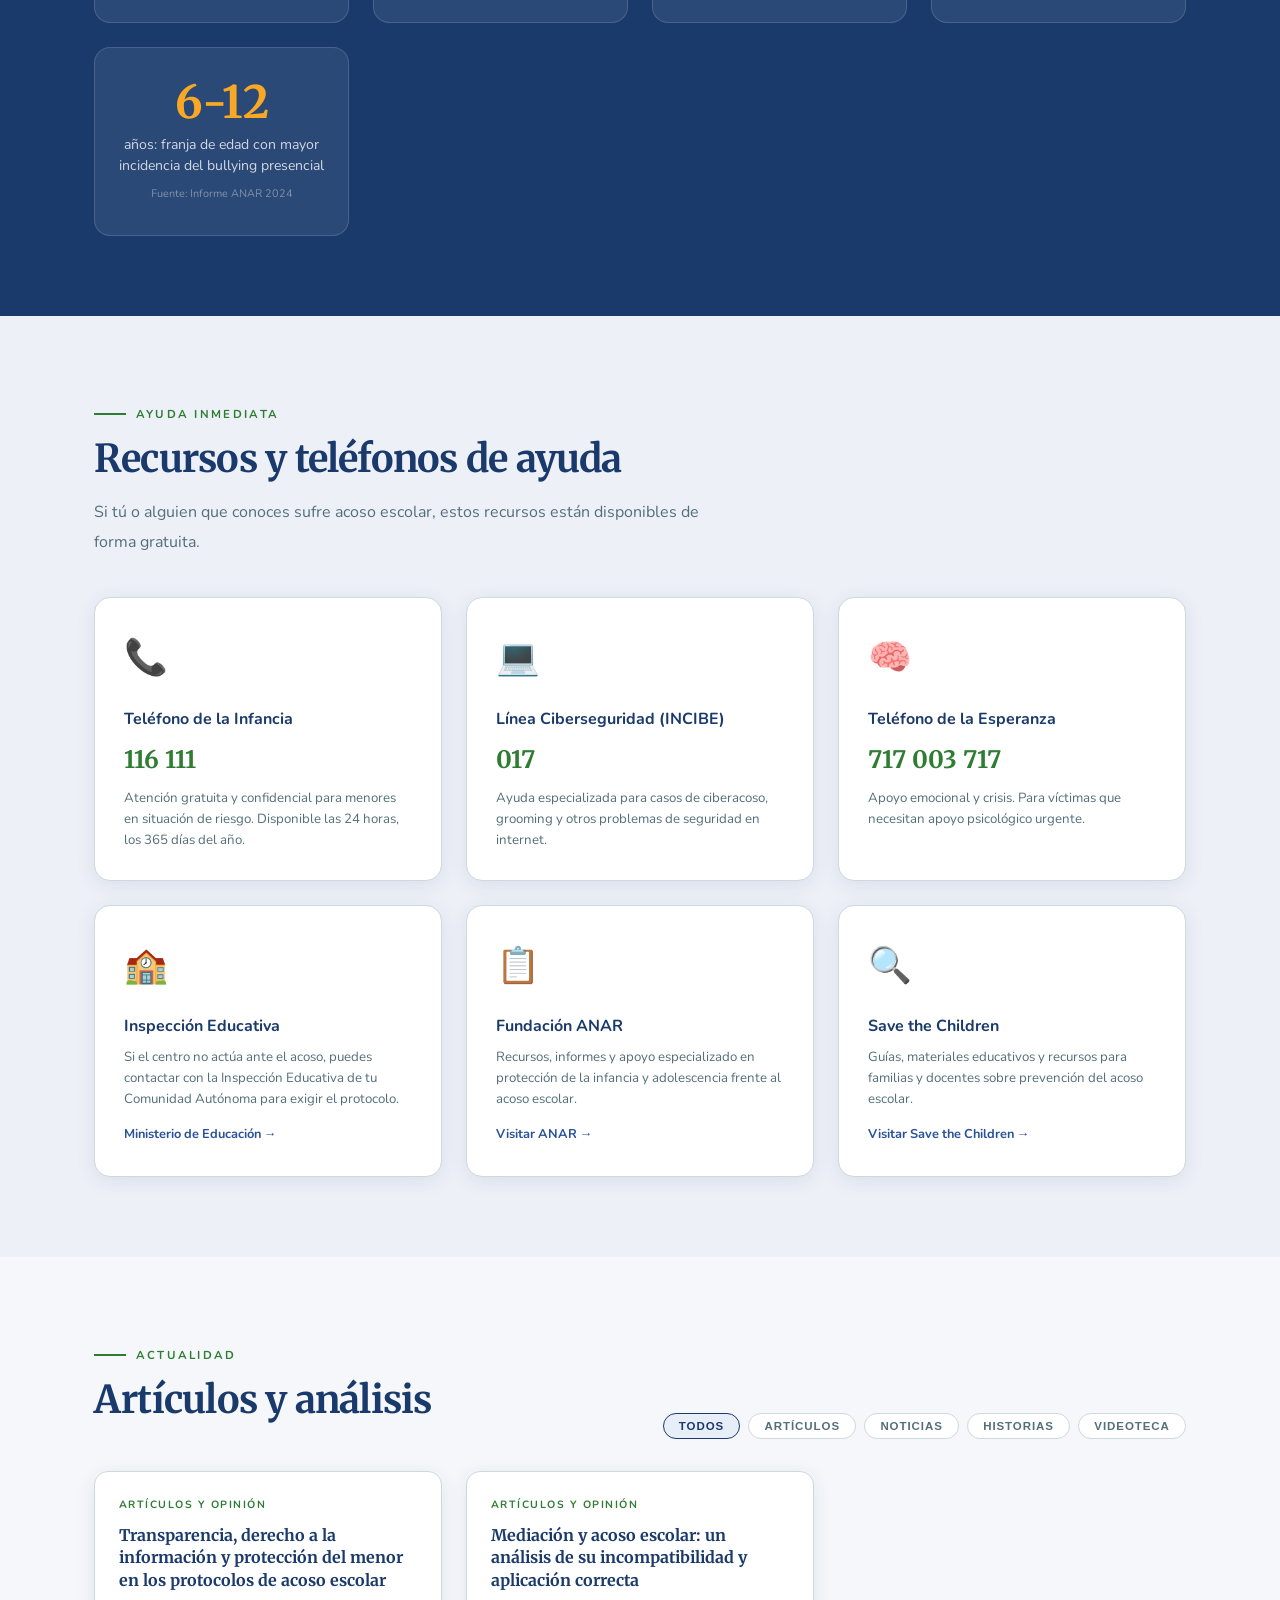
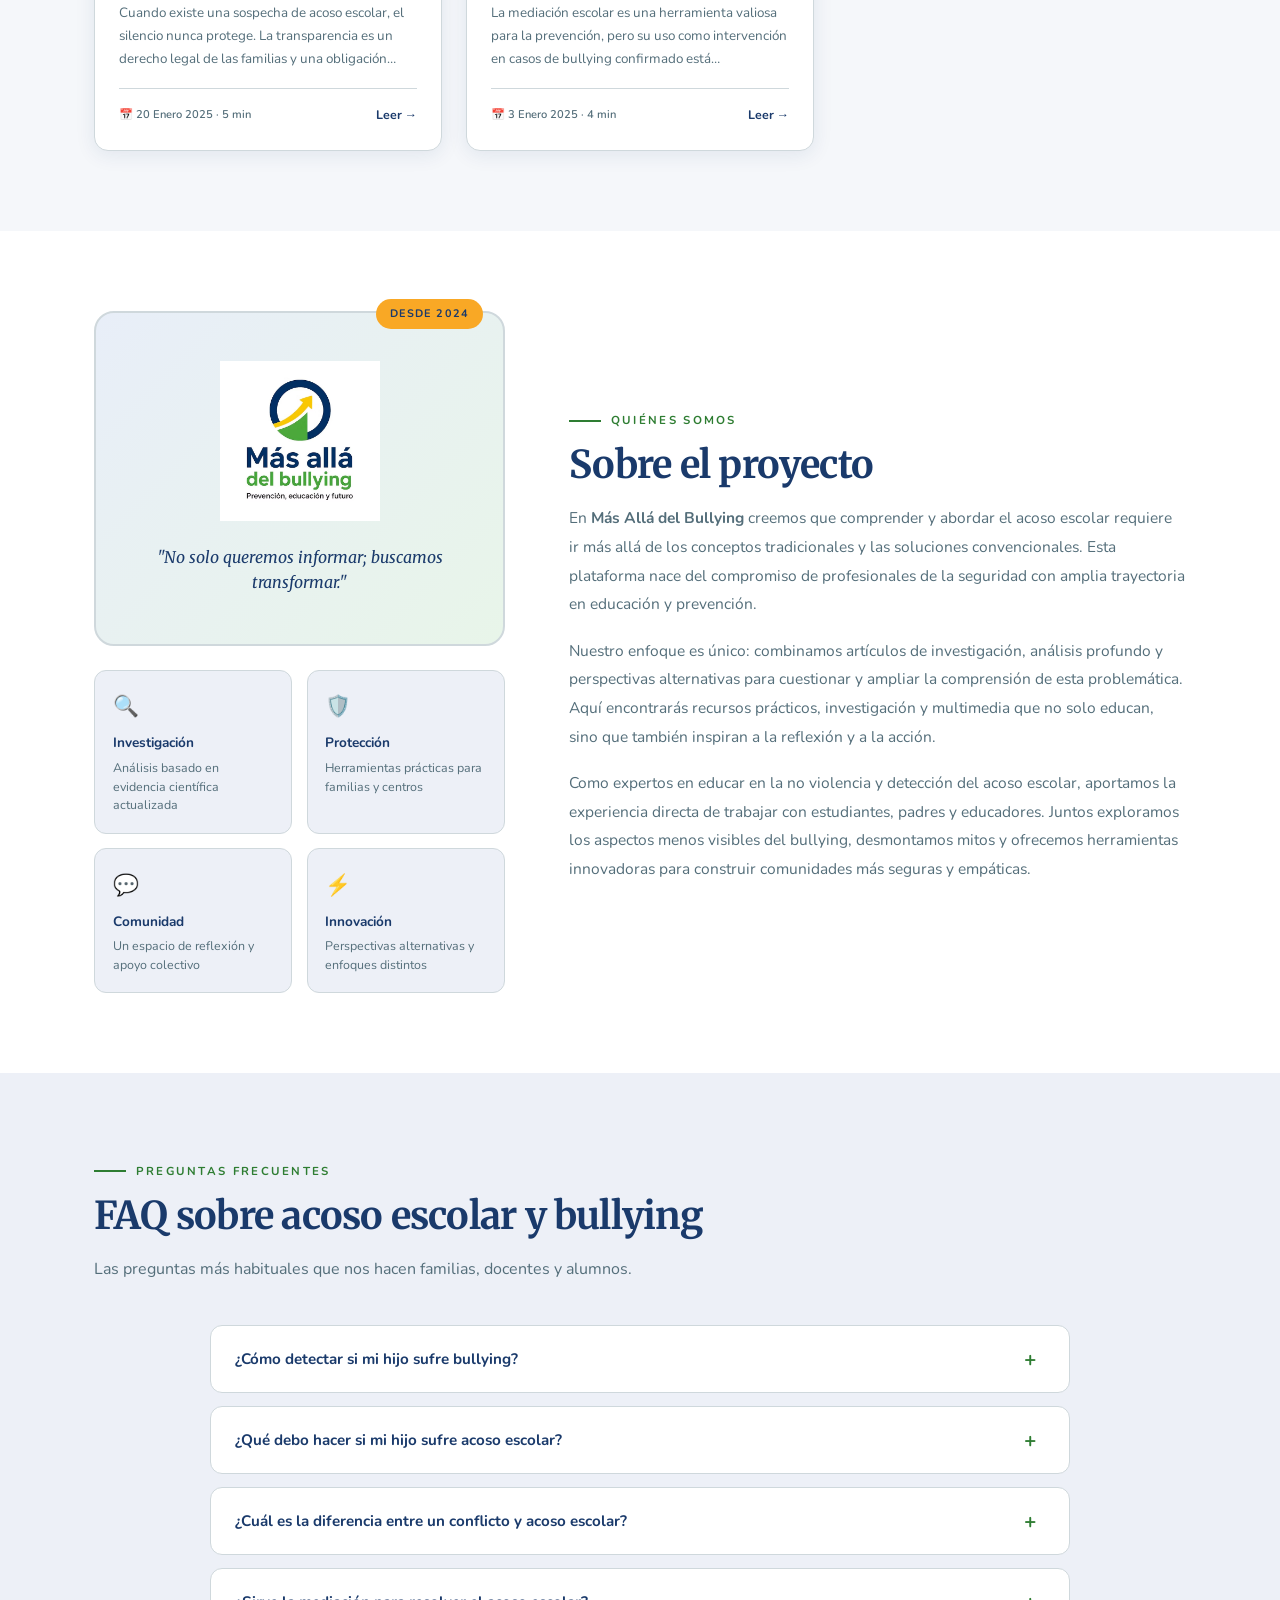
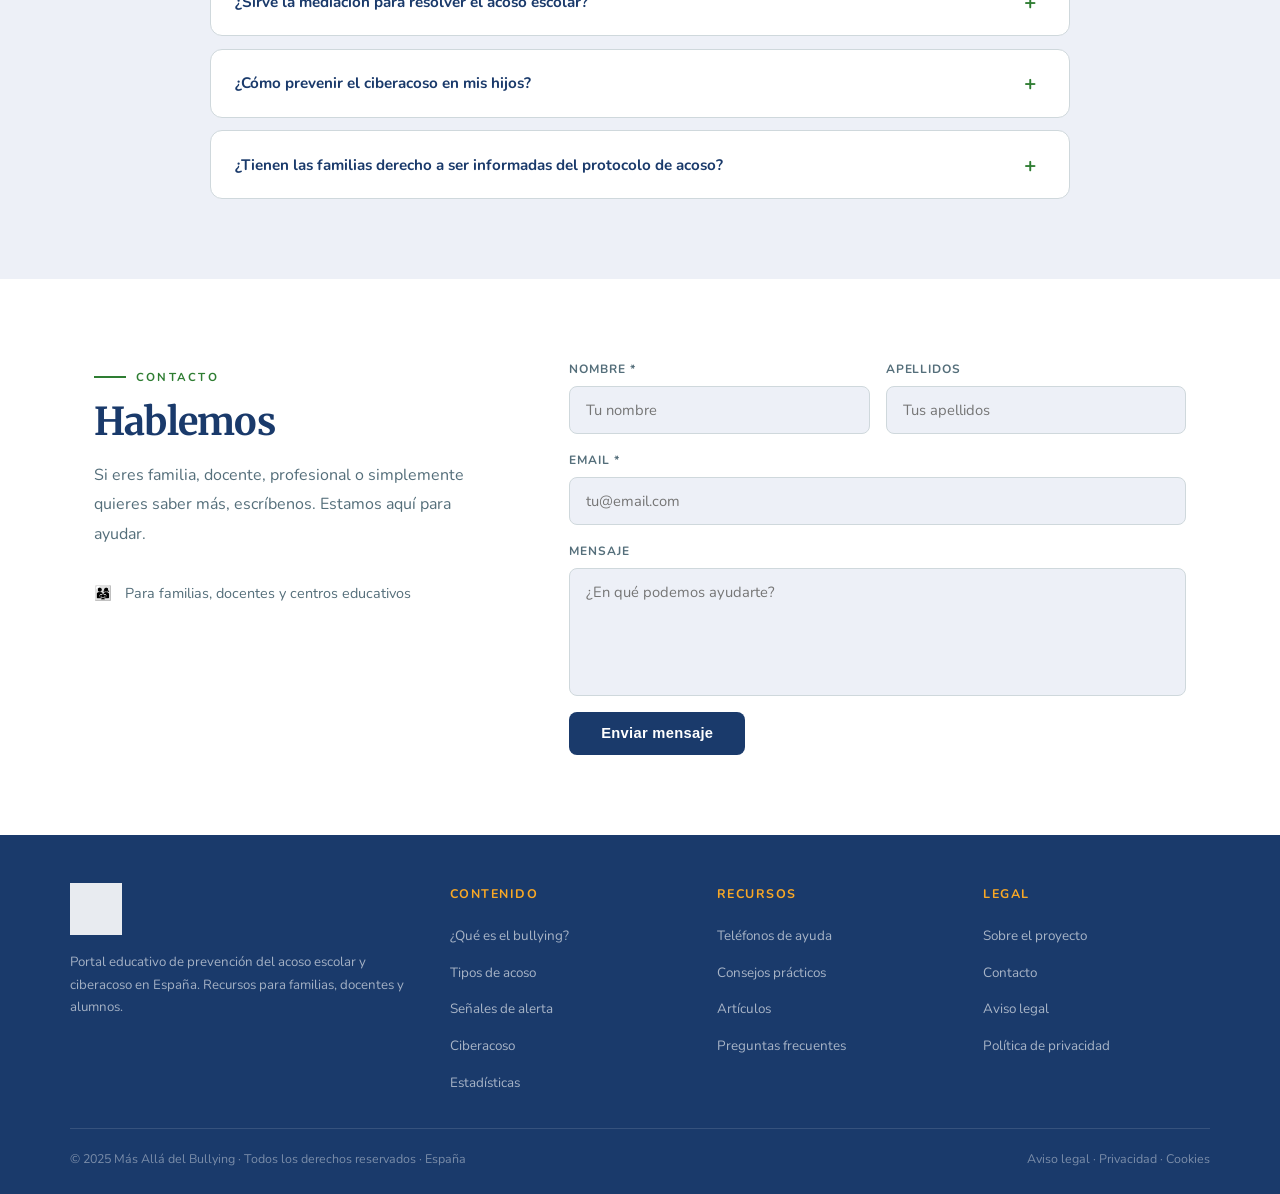
==== commit 99f078f3: "Adjust logo size and update text styles Updated logo dimensions and styles, and modified text format" ====
--- a/index.html
+++ b/index.html
@@ -88,10 +88,10 @@
       <a href="/" class="site-logo" aria-label="Ir a la página principal de Más allá del bullying">
         <img src="logo.png"
              alt="Más allá del bullying – prevención del acoso escolar"
-             width="58" height="58">
-        <div class="logo-text">
-          <strong>Más Allá del Bullying</strong>
-          <span>Prevención · Educación · Futuro</span>
+             width="78" height="78" style="height:78px;width:auto;">
+        <div class="logo-text" style="margin-left:0.8rem;border-left:3px solid var(--amarillo);padding-left:1rem;">
+          <strong style="font-size:1.35rem;letter-spacing:-0.01em;display:block;">Más Allá del Bullying</strong>
+          <span style="font-size:0.78rem;margin-top:3px;display:block;">Prevención · Educación · Futuro</span>
         </div>
       </a>
 
@@ -795,12 +795,6 @@
             <p style="color:var(--text-muted);margin:1rem 0 2rem;line-height:1.85;">Si eres familia, docente, profesional o simplemente quieres saber más, escríbenos. Estamos aquí para ayudar.</p>
             <div style="display:flex;flex-direction:column;gap:0.9rem;">
               <div style="display:flex;align-items:flex-start;gap:0.8rem;font-size:0.9rem;color:var(--text-muted);">
-                <span>✅</span><span>Respuesta en 24-48 horas</span>
-              </div>
-              <div style="display:flex;align-items:flex-start;gap:0.8rem;font-size:0.9rem;color:var(--text-muted);">
-                <span>🔒</span><span>Consultas confidenciales</span>
-              </div>
-              <div style="display:flex;align-items:flex-start;gap:0.8rem;font-size:0.9rem;color:var(--text-muted);">
                 <span>👨‍👩‍👧</span><span>Para familias, docentes y centros educativos</span>
               </div>
             </div>
--- a/styles.css
+++ b/styles.css
@@ -872,13 +872,58 @@
   .footer-inner      { grid-template-columns: 1fr 1fr; }
 }
 
-@media (max-width: 640px) {
+@media (max-width: 768px) {
+  /* Header compacto en móvil */
+  header             { padding: 0.4rem 1rem; }
+  .header-inner      { gap: 0.5rem; }
+  .site-logo img     { height: 48px !important; width: auto; }
+  .logo-text strong  { font-size: 0.95rem !important; }
+  .logo-text span    { font-size: 0.65rem !important; }
+
+  /* Menú hamburguesa mejorado */
+  .nav-menu {
+    display: none;
+    flex-direction: column;
+    position: absolute;
+    top: 100%; left: 0; right: 0;
+    background: var(--bg2);
+    border-top: 1px solid var(--border);
+    border-bottom: 3px solid var(--amarillo);
+    padding: 0.5rem 0;
+    gap: 0;
+    box-shadow: 0 8px 24px rgba(0,0,0,0.12);
+    z-index: 999;
+  }
+  .nav-menu.open     { display: flex; }
+  .nav-menu a {
+    font-size: 1rem;
+    font-weight: 600;
+    padding: 0.85rem 1.5rem;
+    border-bottom: 1px solid var(--border);
+    width: 100%;
+    display: block;
+    color: var(--text);
+    text-transform: none;
+    letter-spacing: 0;
+  }
+  .nav-menu a:last-child  { border-bottom: none; }
+  .nav-menu .nav-cta {
+    background: var(--azul);
+    color: #fff !important;
+    border-radius: 0;
+    text-align: center;
+    margin: 0.5rem 1rem;
+    border-radius: 6px;
+    border-bottom: none;
+  }
+  .nav-toggle        { display: flex; }
+
+  /* Secciones */
   section            { padding: 3.5rem 1rem; }
   .hero              { padding: 6.5rem 1rem 3rem; }
-  .nav-menu          { display: none; flex-direction: column; position: absolute; top: 100%; left: 0; right: 0; background: var(--bg2); border-bottom: 3px solid var(--amarillo); padding: 1rem 1.2rem; gap: 0.4rem; box-shadow: 0 8px 24px rgba(0,0,0,0.1); }
-  .nav-menu.open     { display: flex; }
-  .nav-toggle        { display: flex; }
   .pilares-grid      { grid-template-columns: 1fr; }
   .footer-inner      { grid-template-columns: 1fr; }
   .footer-bottom     { flex-direction: column; align-items: flex-start; }
-}
+  .contact-grid      { grid-template-columns: 1fr !important; gap: 2rem !important; }
+  .form-row          { grid-template-columns: 1fr !important; }
+}
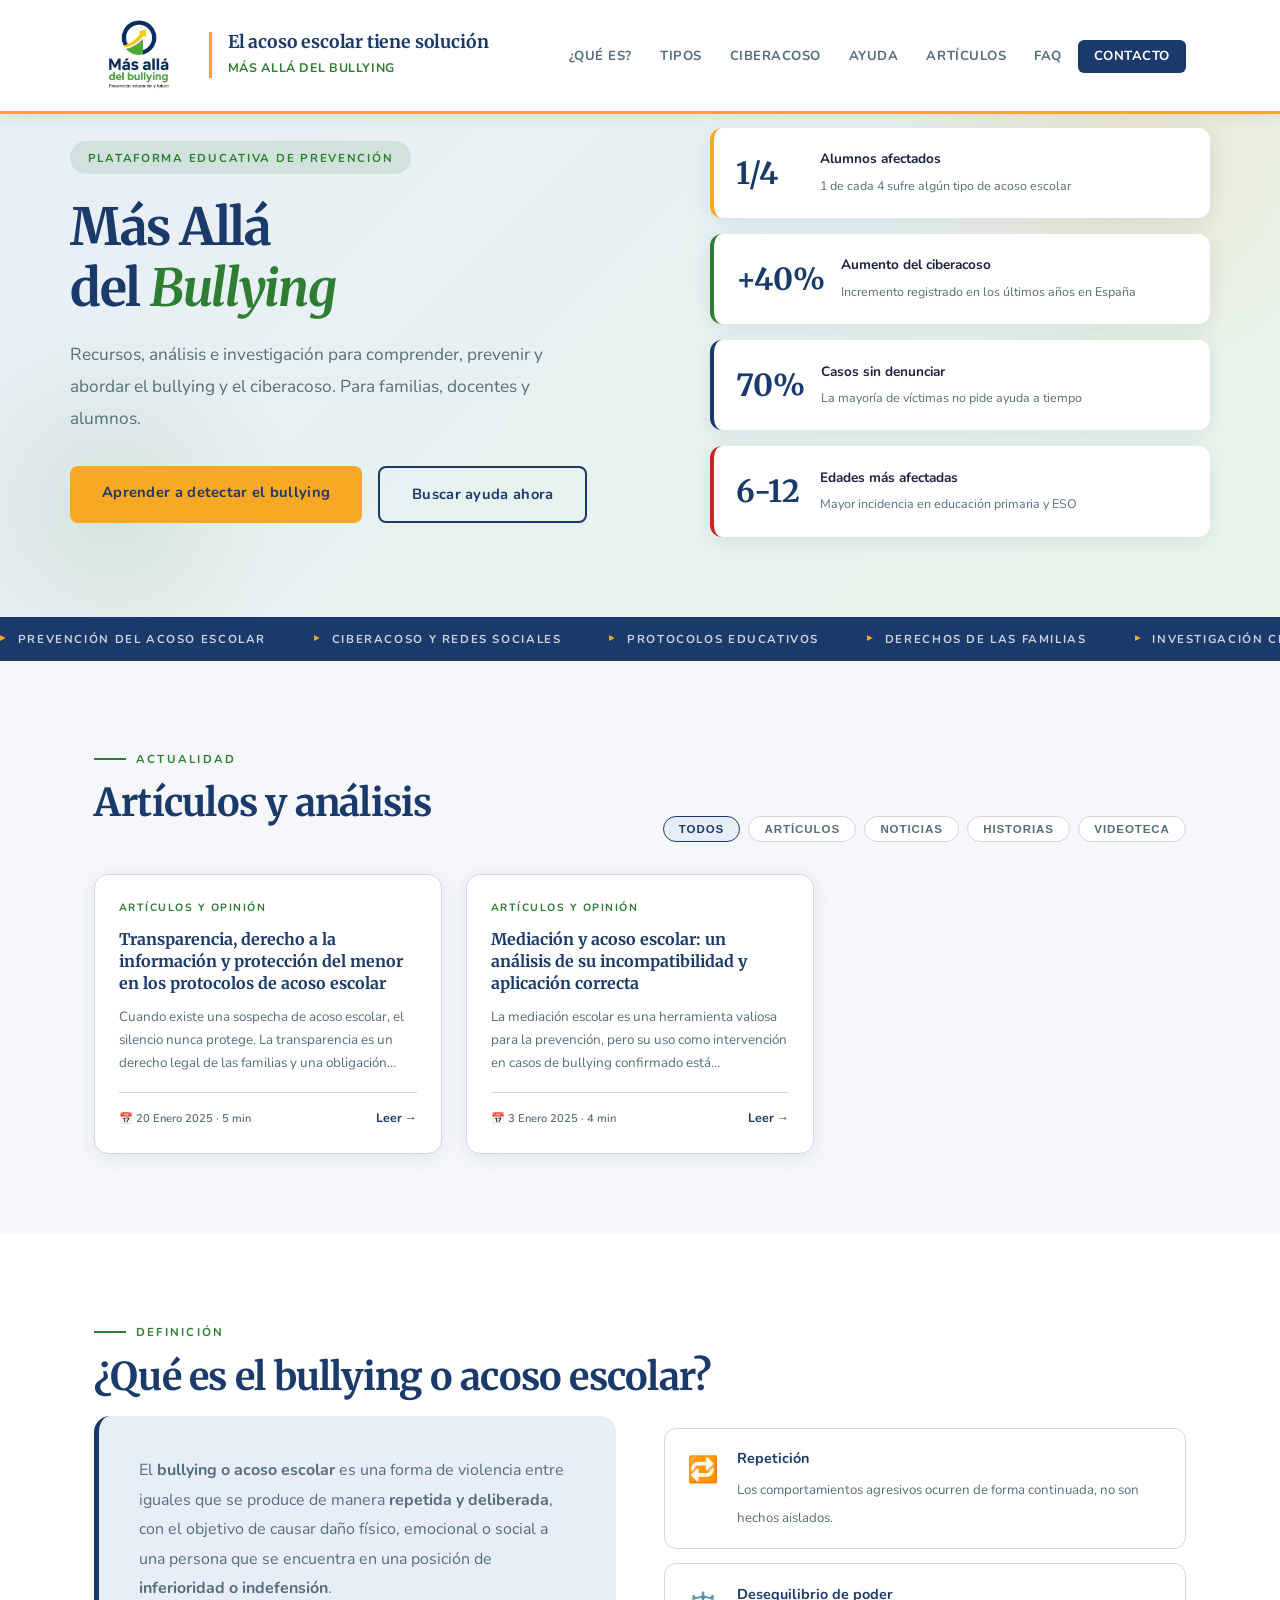
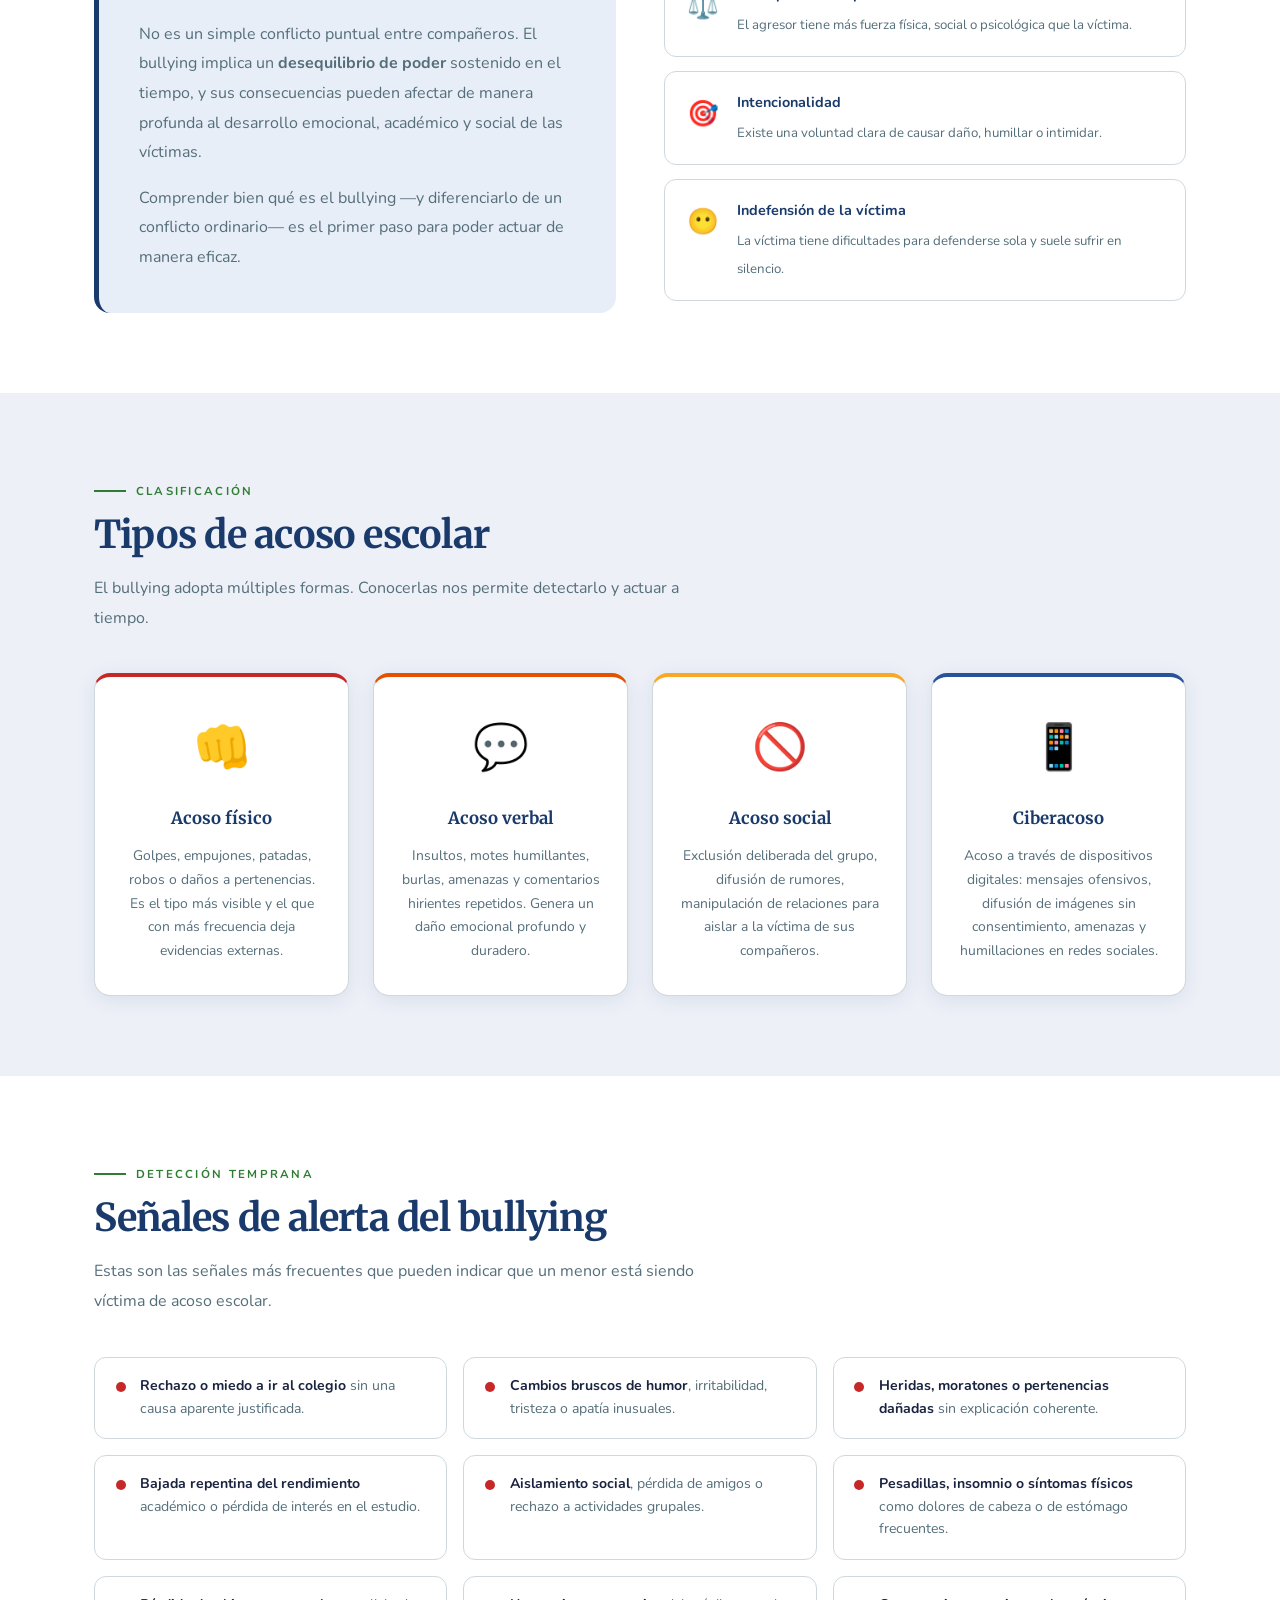
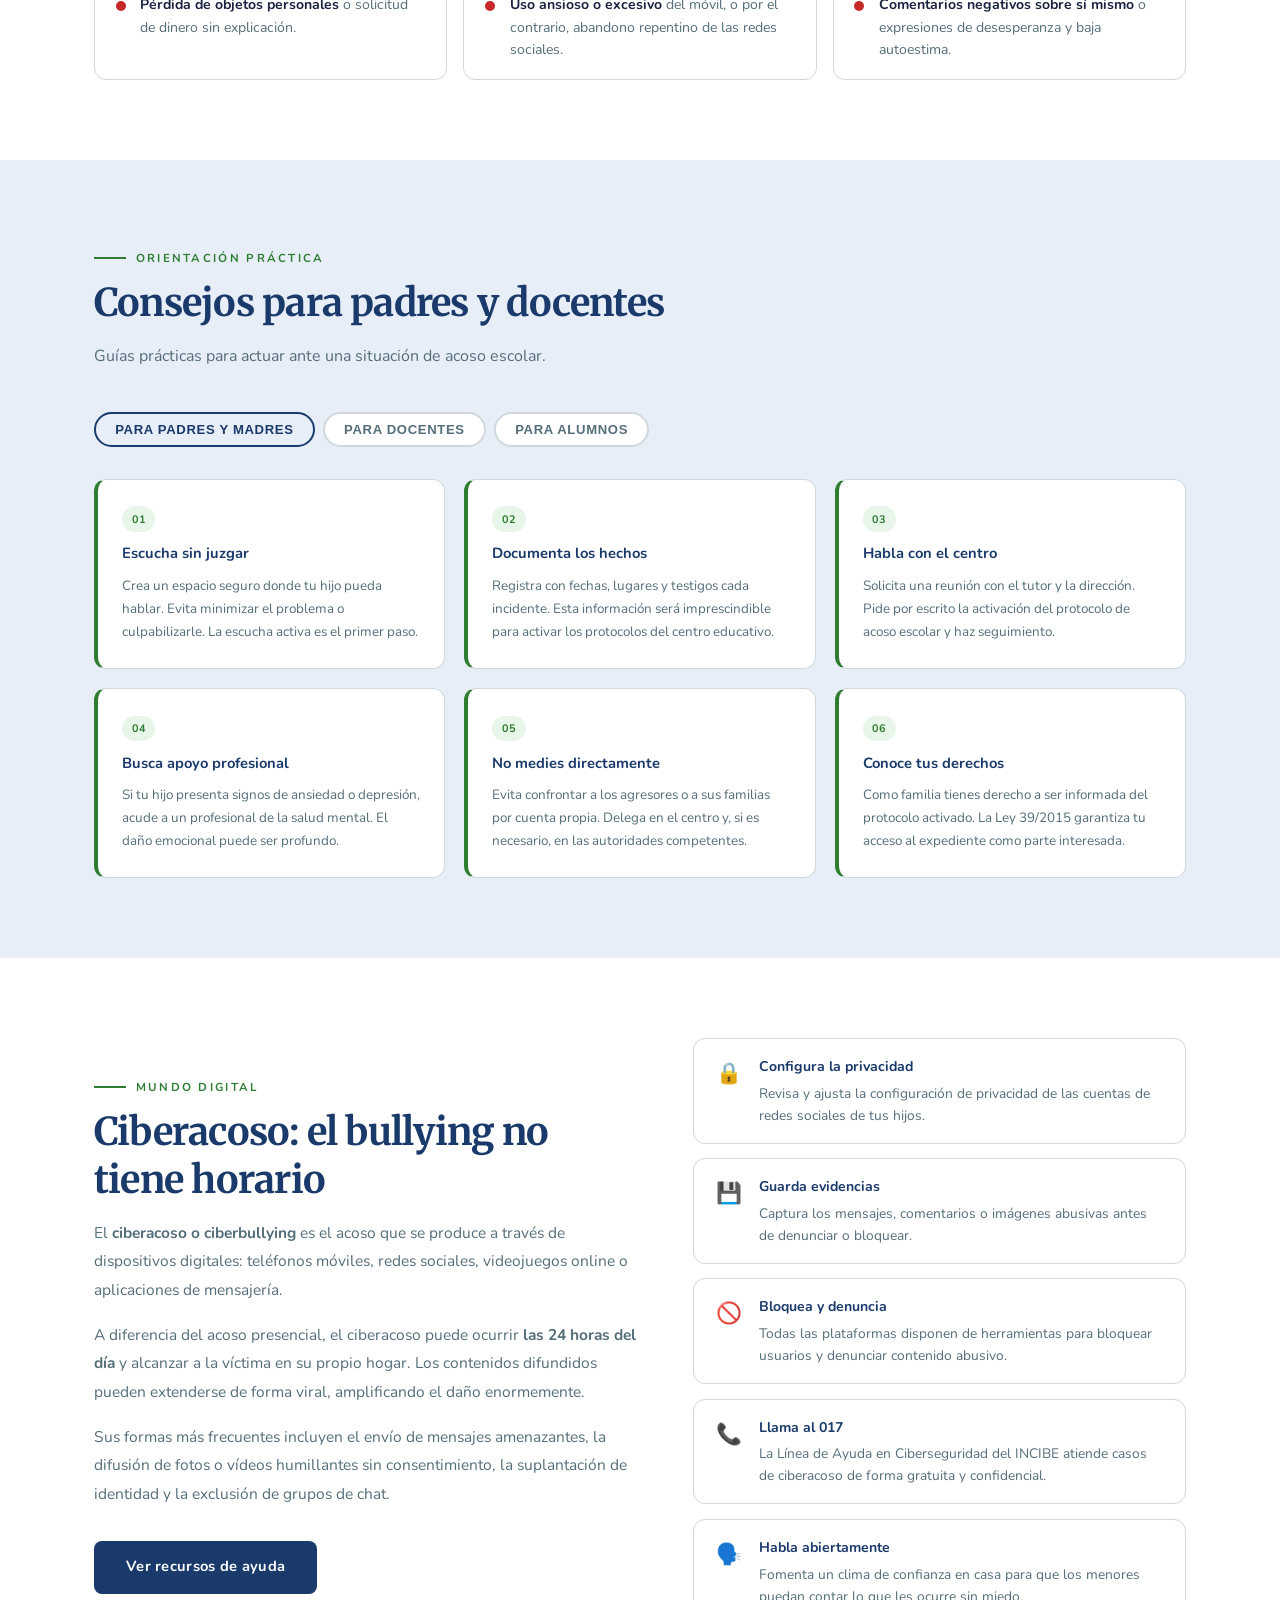
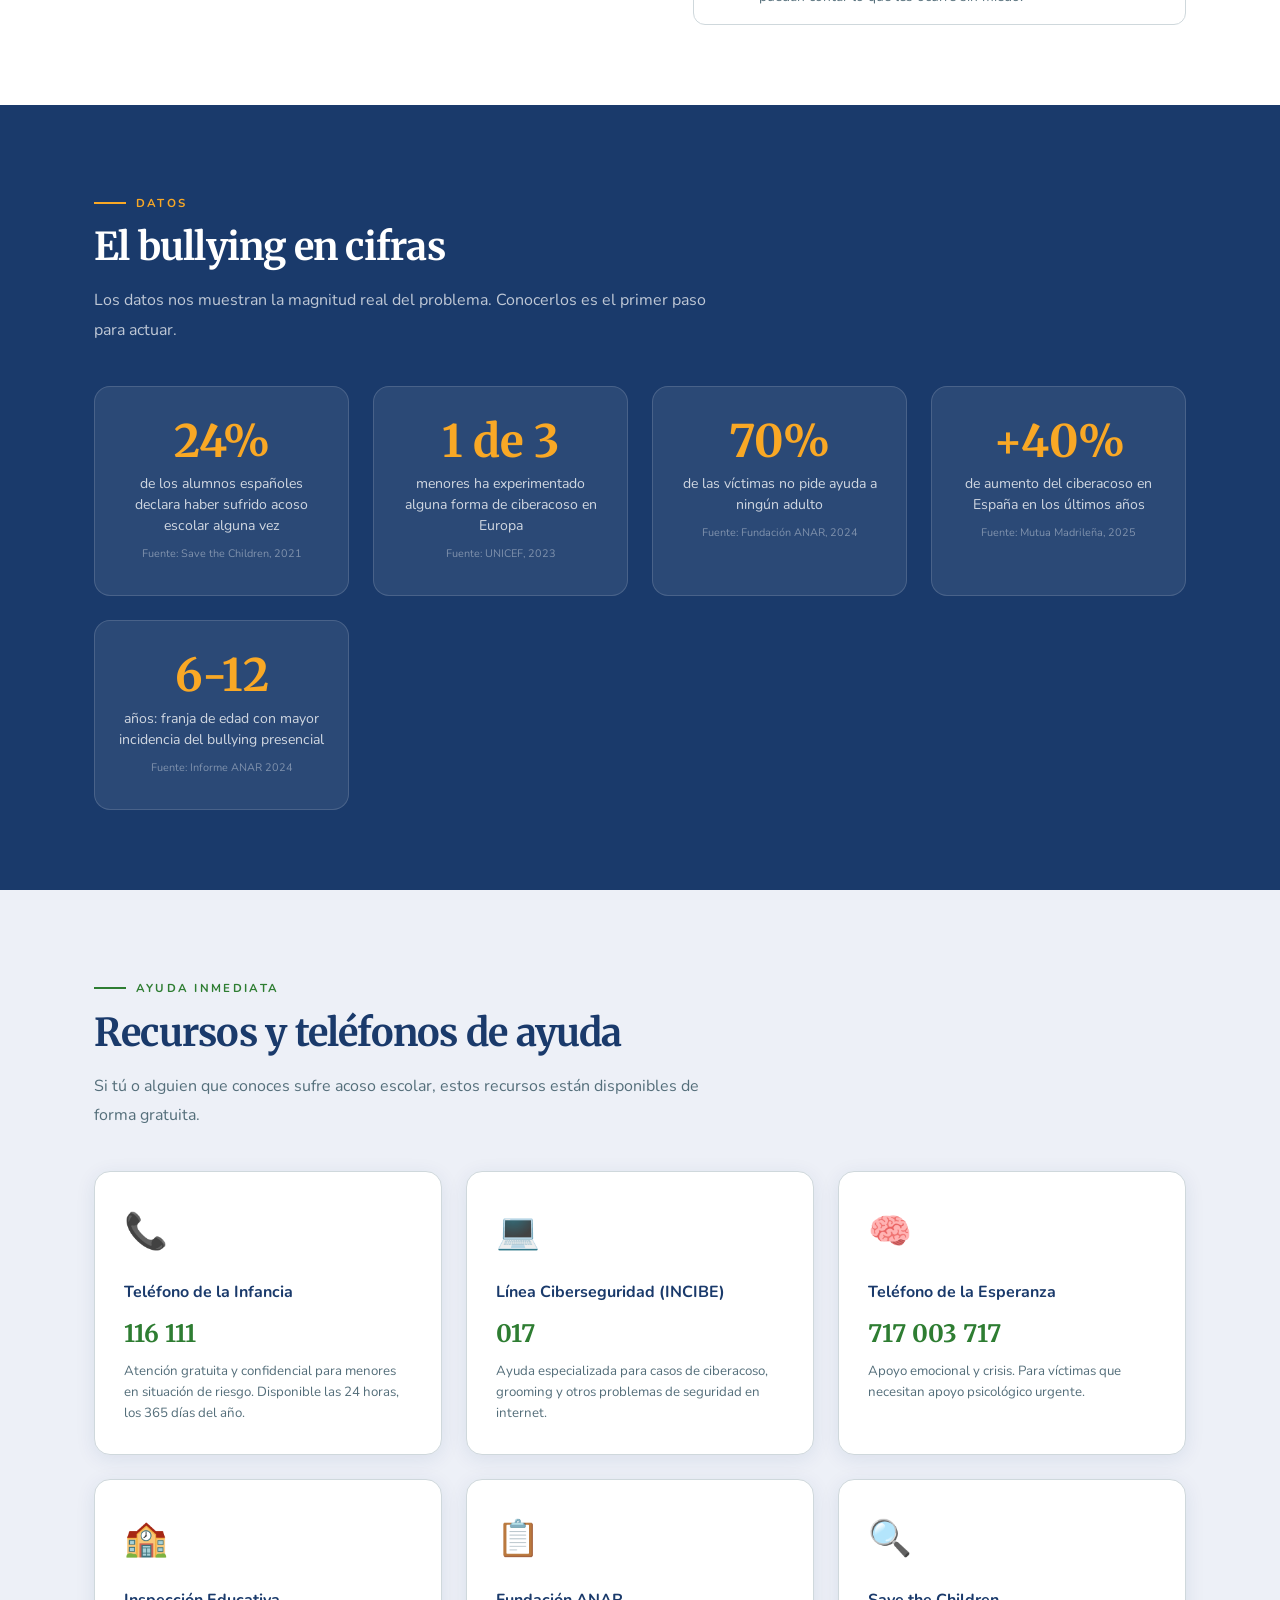
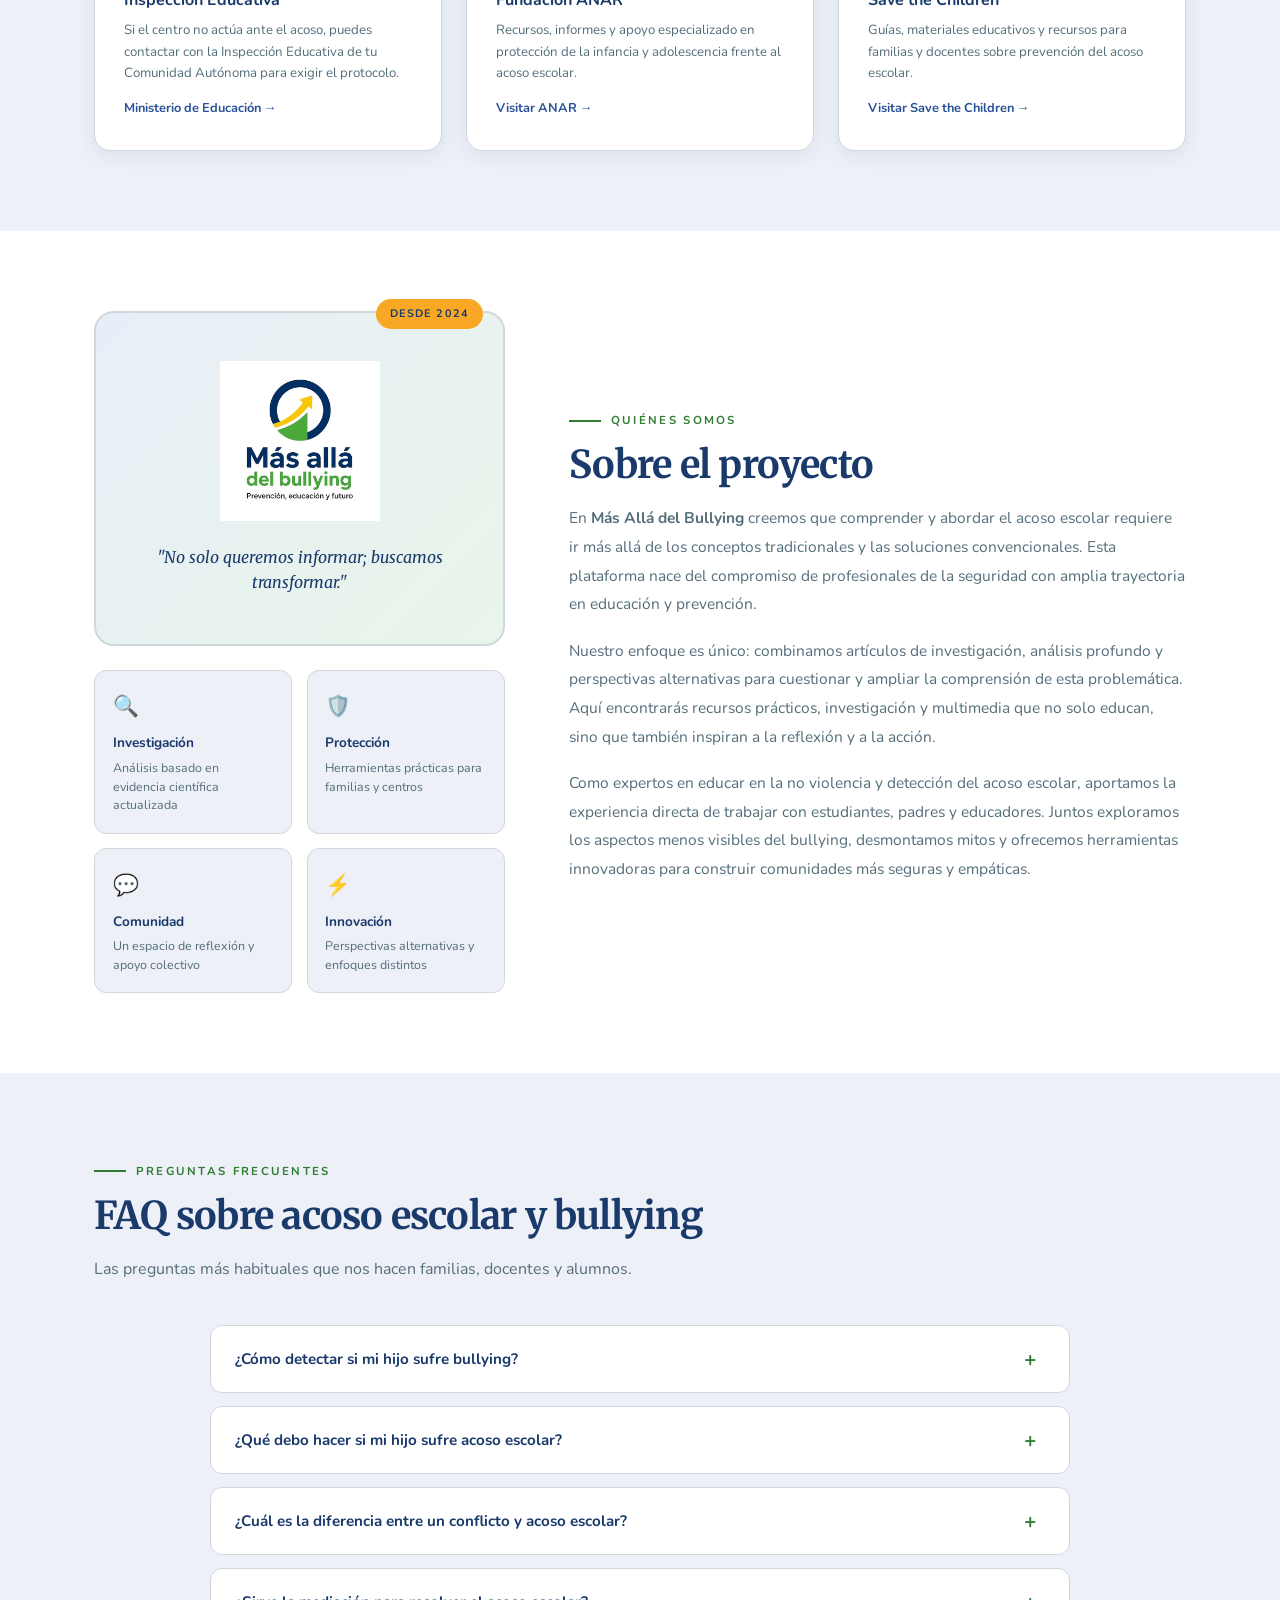
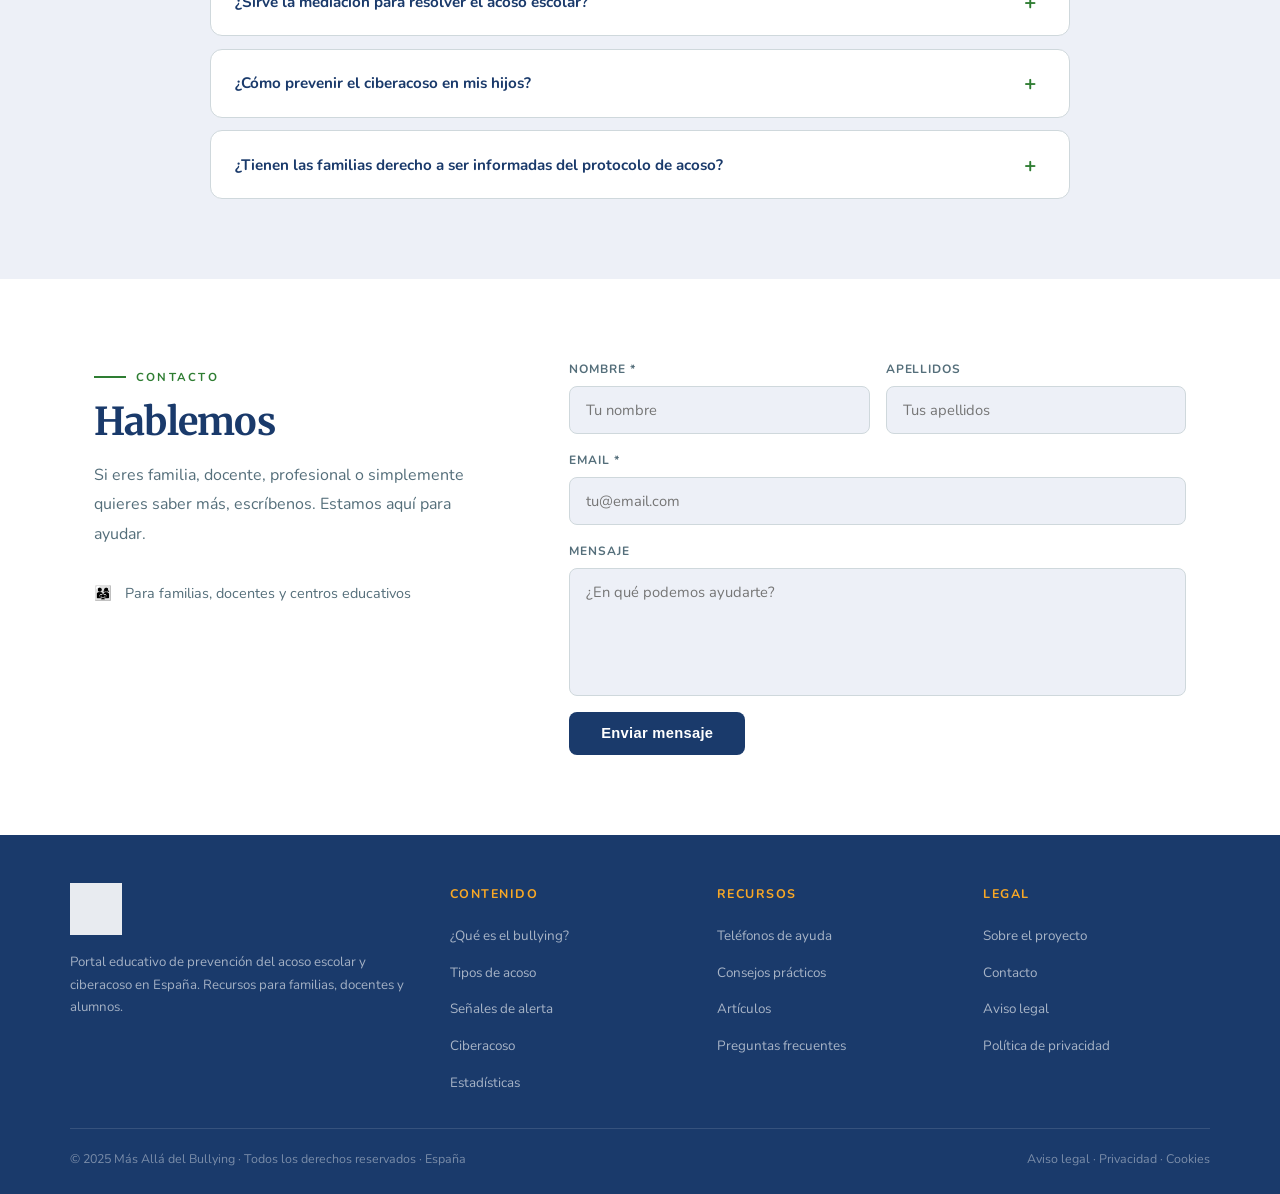
==== commit 818615b0: "Revise header and add articles section Updated logo size and text content in the header. Added artic" ====
--- a/index.html
+++ b/index.html
@@ -88,10 +88,10 @@
       <a href="/" class="site-logo" aria-label="Ir a la página principal de Más allá del bullying">
         <img src="logo.png"
              alt="Más allá del bullying – prevención del acoso escolar"
-             width="78" height="78" style="height:78px;width:auto;">
+             width="90" height="90" style="height:90px;width:auto;">
         <div class="logo-text" style="margin-left:0.8rem;border-left:3px solid var(--amarillo);padding-left:1rem;">
-          <strong style="font-size:1.35rem;letter-spacing:-0.01em;display:block;">Más Allá del Bullying</strong>
-          <span style="font-size:0.78rem;margin-top:3px;display:block;">Prevención · Educación · Futuro</span>
+          <strong style="font-size:1.1rem;letter-spacing:-0.01em;display:block;color:var(--azul);">El acoso escolar tiene solución</strong>
+          <span style="font-size:0.78rem;margin-top:3px;display:block;color:var(--verde);font-weight:700;text-transform:uppercase;letter-spacing:0.05em;">Más Allá del Bullying</span>
         </div>
       </a>
 
@@ -125,8 +125,7 @@
         <div>
           <span class="hero-badge">Plataforma educativa de prevención</span>
           <h1 id="hero-titulo">
-            El acoso escolar<br>
-            tiene <em>solución</em>
+            Más Allá<br>del <em>Bullying</em>
           </h1>
           <p class="hero-sub">
             Recursos, análisis e investigación para comprender, prevenir y abordar el
@@ -196,6 +195,58 @@
     </div>
 
     <!-- ============================================================
+         ARTÍCULOS Y ANÁLISIS — justo después del ticker
+         ============================================================ -->
+    <section id="articulos" class="articulos-section" aria-labelledby="titulo-articulos">
+      <div class="container">
+        <div class="articulos-header">
+          <div>
+            <div class="section-label">Actualidad</div>
+            <h2 class="section-title" id="titulo-articulos">Artículos y análisis</h2>
+          </div>
+          <div class="filter-tabs" role="tablist">
+            <button class="filter-tab active" role="tab">Todos</button>
+            <button class="filter-tab" role="tab">Artículos</button>
+            <button class="filter-tab" role="tab">Noticias</button>
+            <button class="filter-tab" role="tab">Historias</button>
+            <button class="filter-tab" role="tab">Videoteca</button>
+          </div>
+        </div>
+
+        <!-- Grid de artículos -->
+        <div class="articulos-grid" id="articulos-grid">
+
+          <!-- ARTÍCULO 1 -->
+          <a class="article-card" href="articulo-transparencia.html">
+            <div class="card-body">
+              <div class="card-cat">Artículos y Opinión</div>
+              <h3 class="card-title">Transparencia, derecho a la información y protección del menor en los protocolos de acoso escolar</h3>
+              <p class="card-excerpt">Cuando existe una sospecha de acoso escolar, el silencio nunca protege. La transparencia es un derecho legal de las familias y una obligación jurídica del centro educativo, directamente vinculada a la protección efectiva de los menores.</p>
+              <div class="card-footer">
+                <span class="card-date">📅 20 Enero 2025 · 5 min</span>
+                <span class="card-link-txt">Leer →</span>
+              </div>
+            </div>
+          </a>
+
+          <!-- ARTÍCULO 2 -->
+          <a class="article-card" href="articulo-mediacion.html">
+            <div class="card-body">
+              <div class="card-cat">Artículos y Opinión</div>
+              <h3 class="card-title">Mediación y acoso escolar: un análisis de su incompatibilidad y aplicación correcta</h3>
+              <p class="card-excerpt">La mediación escolar es una herramienta valiosa para la prevención, pero su uso como intervención en casos de bullying confirmado está desaconsejado y puede ser perjudicial para la víctima.</p>
+              <div class="card-footer">
+                <span class="card-date">📅 3 Enero 2025 · 4 min</span>
+                <span class="card-link-txt">Leer →</span>
+              </div>
+            </div>
+          </a>
+
+        </div>
+      </div>
+    </section>
+
+    <!-- ============================================================
          ¿QUÉ ES EL BULLYING?
          ============================================================ -->
     <section id="que-es" class="section-bg-white" aria-labelledby="titulo-que-es">
@@ -601,59 +652,6 @@
     </section>
 
     <!-- ============================================================
-         ARTÍCULOS Y ANÁLISIS
-         ============================================================ -->
-    <section id="articulos" class="articulos-section" aria-labelledby="titulo-articulos">
-      <div class="container">
-        <div class="articulos-header">
-          <div>
-            <div class="section-label">Actualidad</div>
-            <h2 class="section-title" id="titulo-articulos">Artículos y análisis</h2>
-          </div>
-          <div class="filter-tabs" role="tablist">
-            <button class="filter-tab active" role="tab">Todos</button>
-            <button class="filter-tab" role="tab">Artículos</button>
-            <button class="filter-tab" role="tab">Noticias</button>
-            <button class="filter-tab" role="tab">Historias</button>
-            <button class="filter-tab" role="tab">Videoteca</button>
-          </div>
-        </div>
-
-        <!-- Grid de artículos -->
-        <div class="articulos-grid" id="articulos-grid">
-
-          <!-- ARTÍCULO 1 -->
-          <a class="article-card" href="articulo-transparencia.html">
-            <div class="card-body">
-              <div class="card-cat">Artículos y Opinión</div>
-              <h3 class="card-title">Transparencia, derecho a la información y protección del menor en los protocolos de acoso escolar</h3>
-              <p class="card-excerpt">Cuando existe una sospecha de acoso escolar, el silencio nunca protege. La transparencia es un derecho legal de las familias y una obligación jurídica del centro educativo, directamente vinculada a la protección efectiva de los menores.</p>
-              <div class="card-footer">
-                <span class="card-date">📅 20 Enero 2025 · 5 min</span>
-                <span class="card-link-txt">Leer →</span>
-              </div>
-            </div>
-          </a>
-
-          <!-- ARTÍCULO 2 -->
-          <a class="article-card" href="articulo-mediacion.html">
-            <div class="card-body">
-              <div class="card-cat">Artículos y Opinión</div>
-              <h3 class="card-title">Mediación y acoso escolar: un análisis de su incompatibilidad y aplicación correcta</h3>
-              <p class="card-excerpt">La mediación escolar es una herramienta valiosa para la prevención, pero su uso como intervención en casos de bullying confirmado está desaconsejado y puede ser perjudicial para la víctima.</p>
-              <div class="card-footer">
-                <span class="card-date">📅 3 Enero 2025 · 4 min</span>
-                <span class="card-link-txt">Leer →</span>
-              </div>
-            </div>
-          </a>
-
-        </div>
-
-      </div>
-    </section>
-
-    <!-- ============================================================
          SOBRE EL PROYECTO
          ============================================================ -->
     <section id="sobre" class="section-bg-white" aria-labelledby="titulo-sobre">
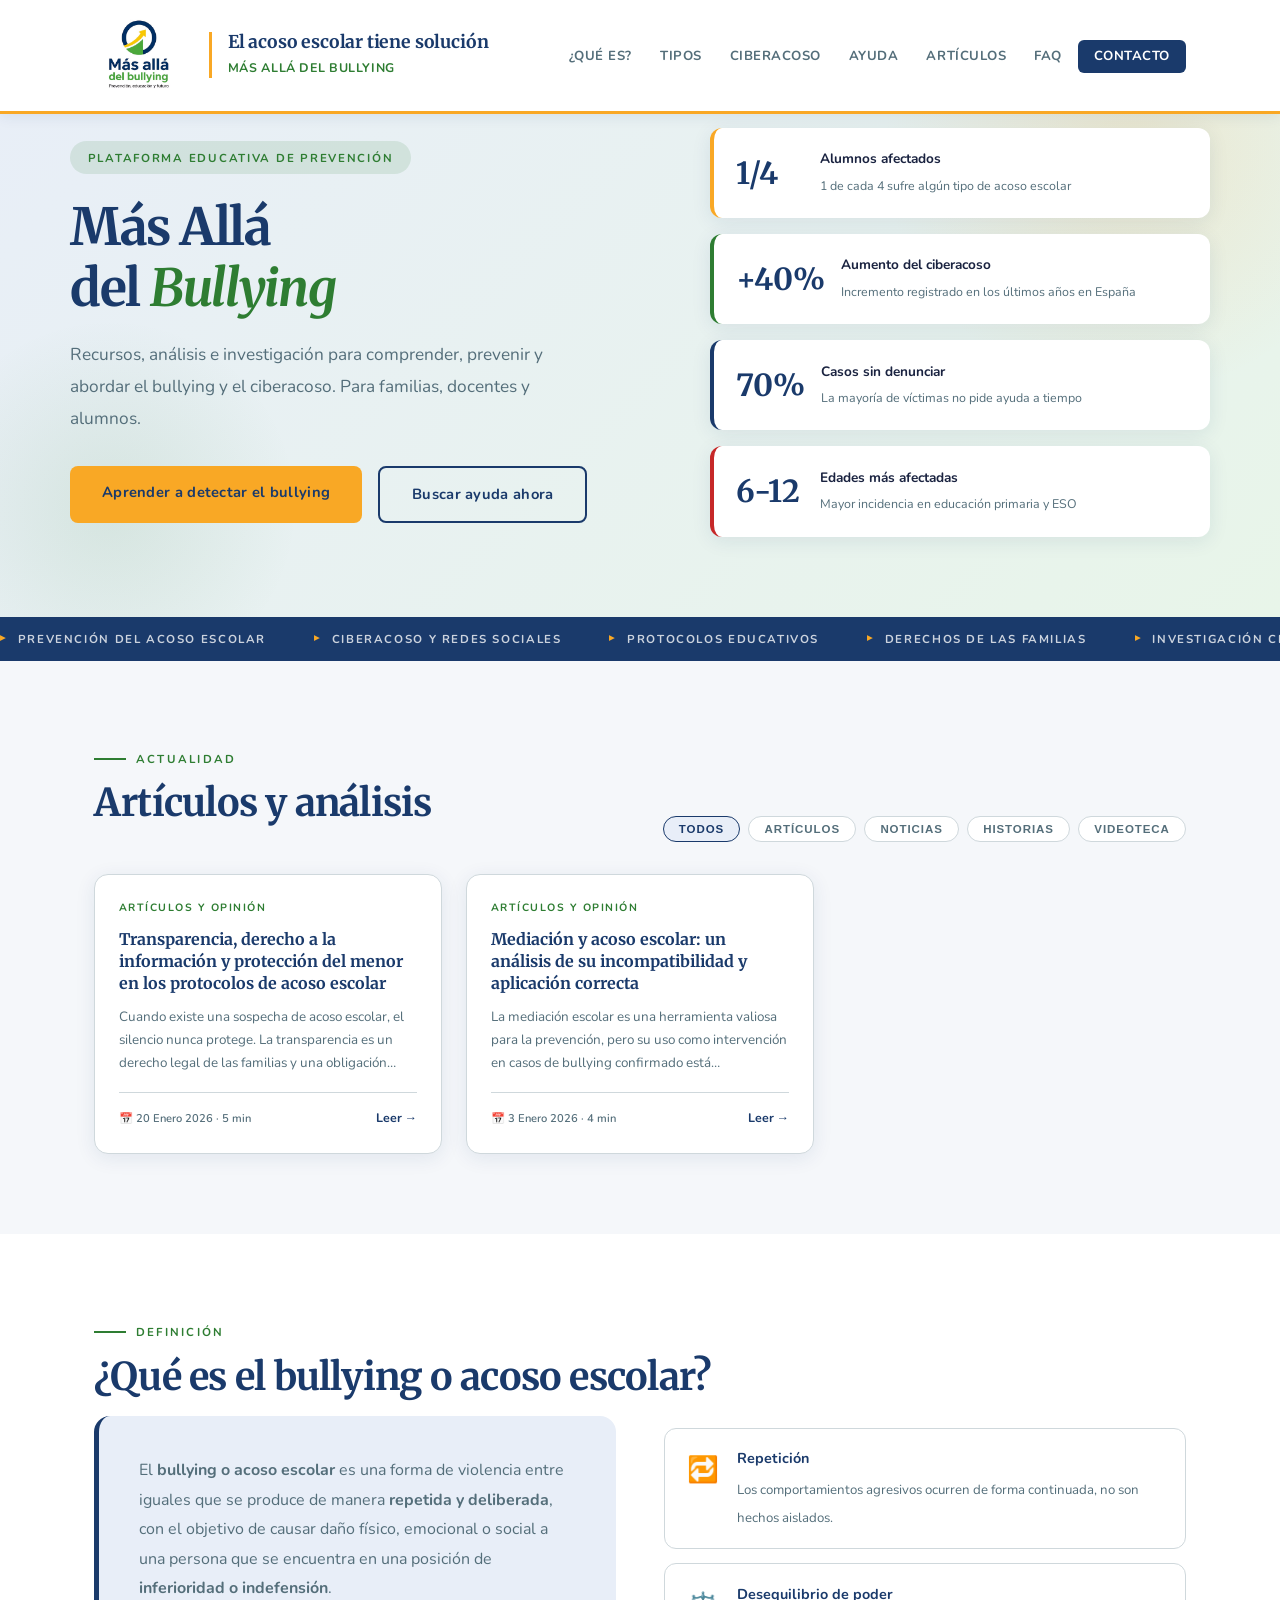
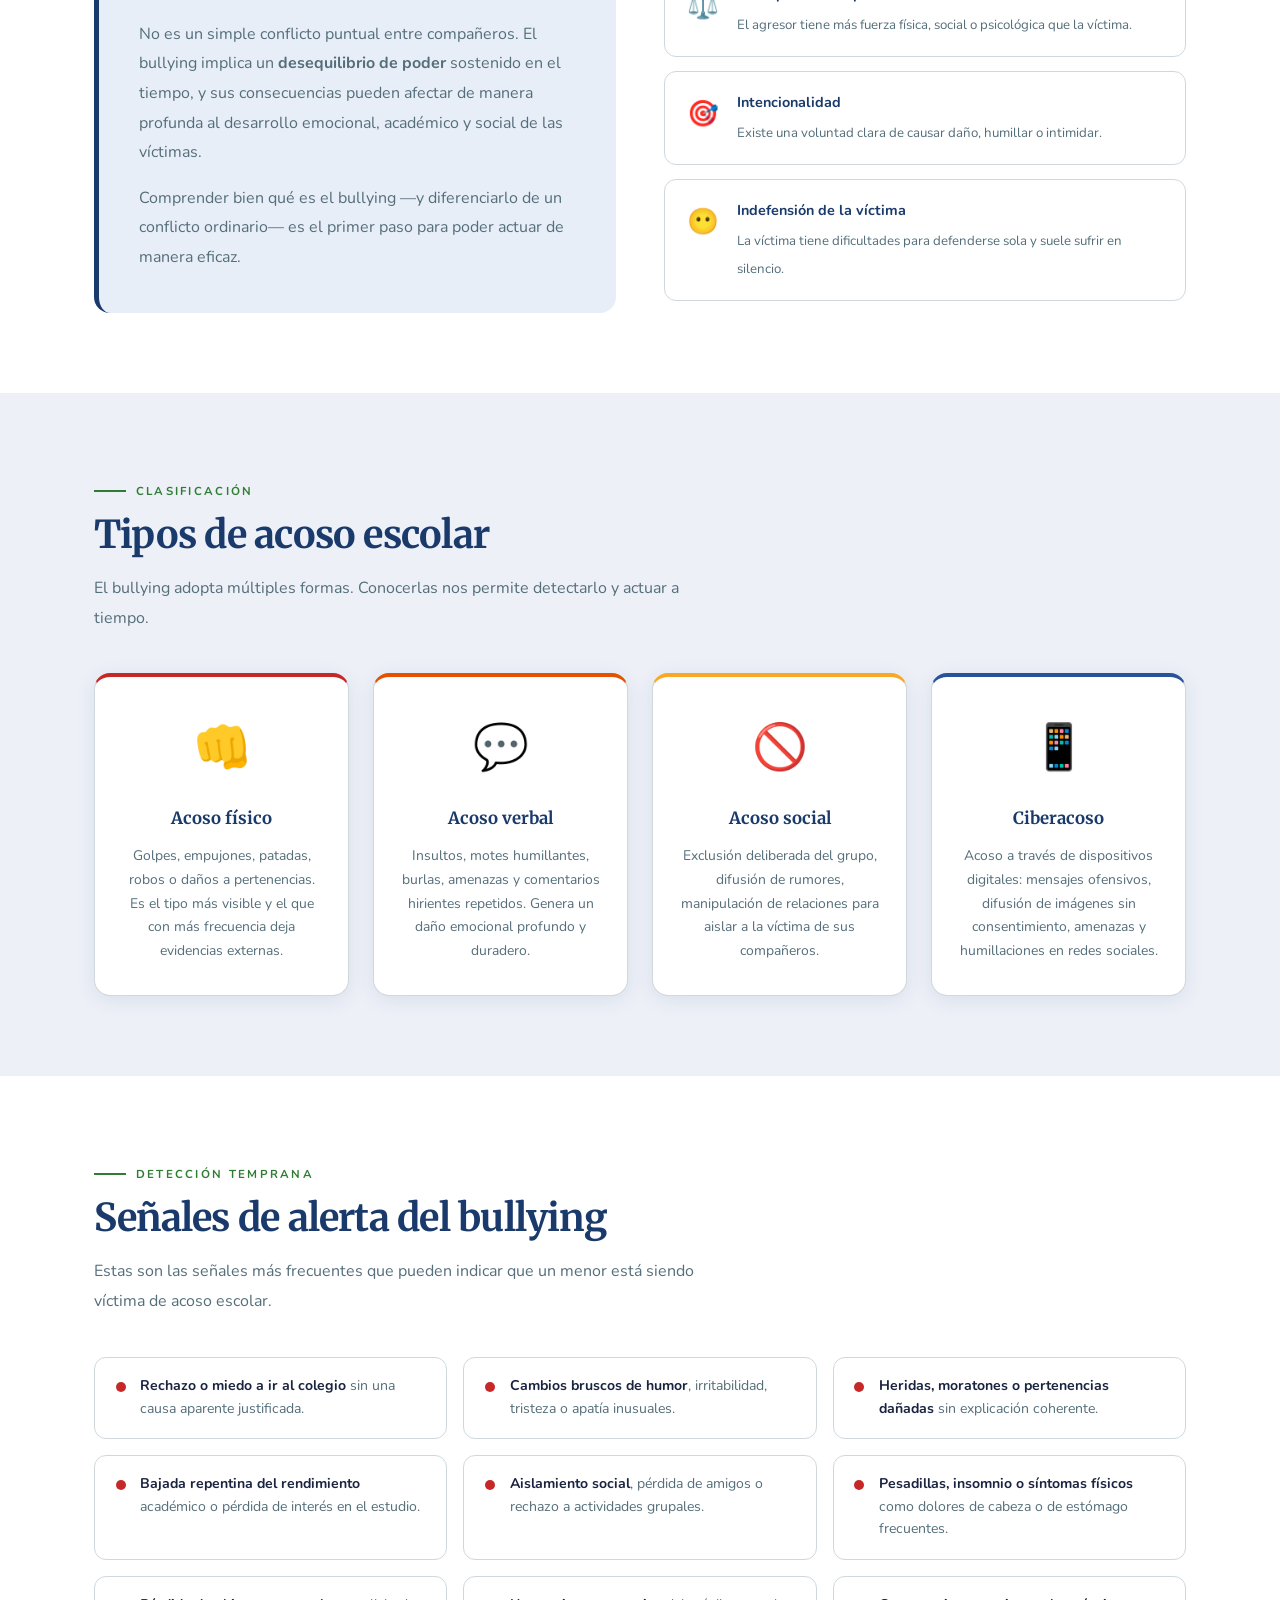
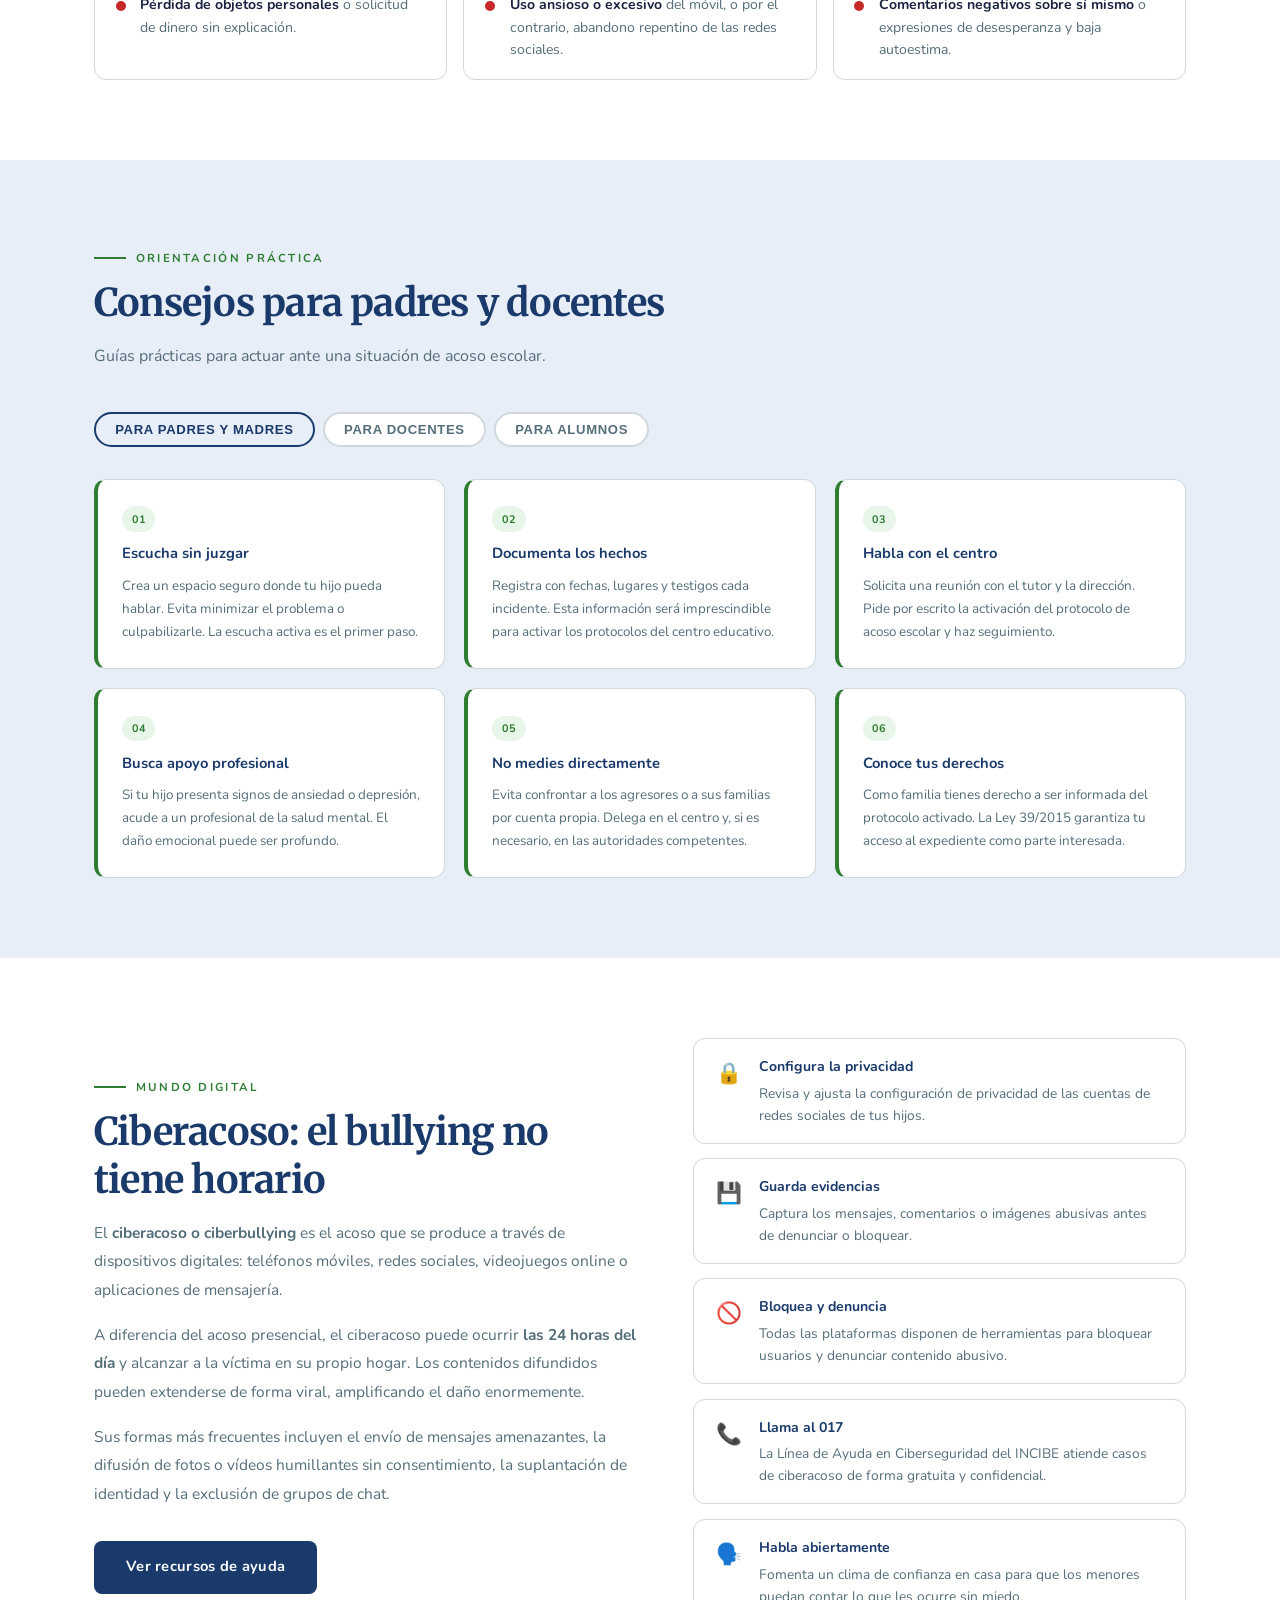
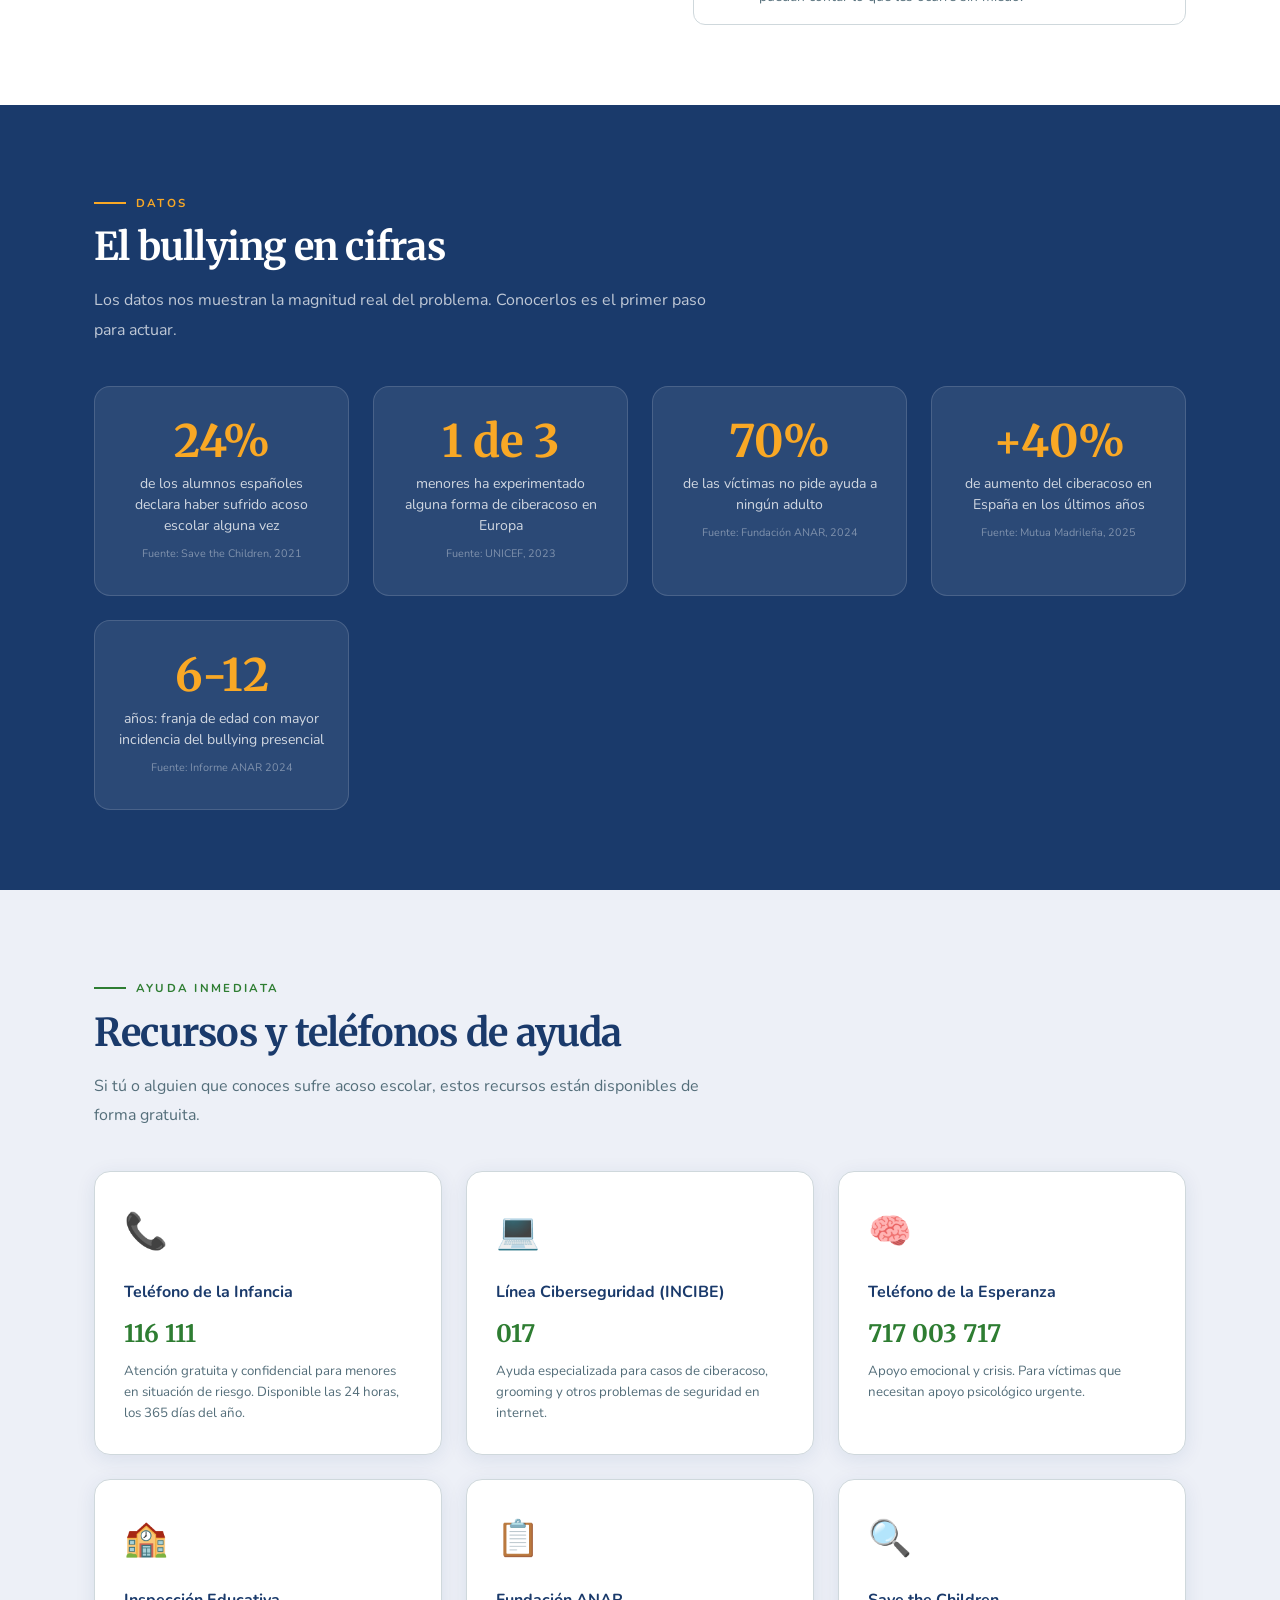
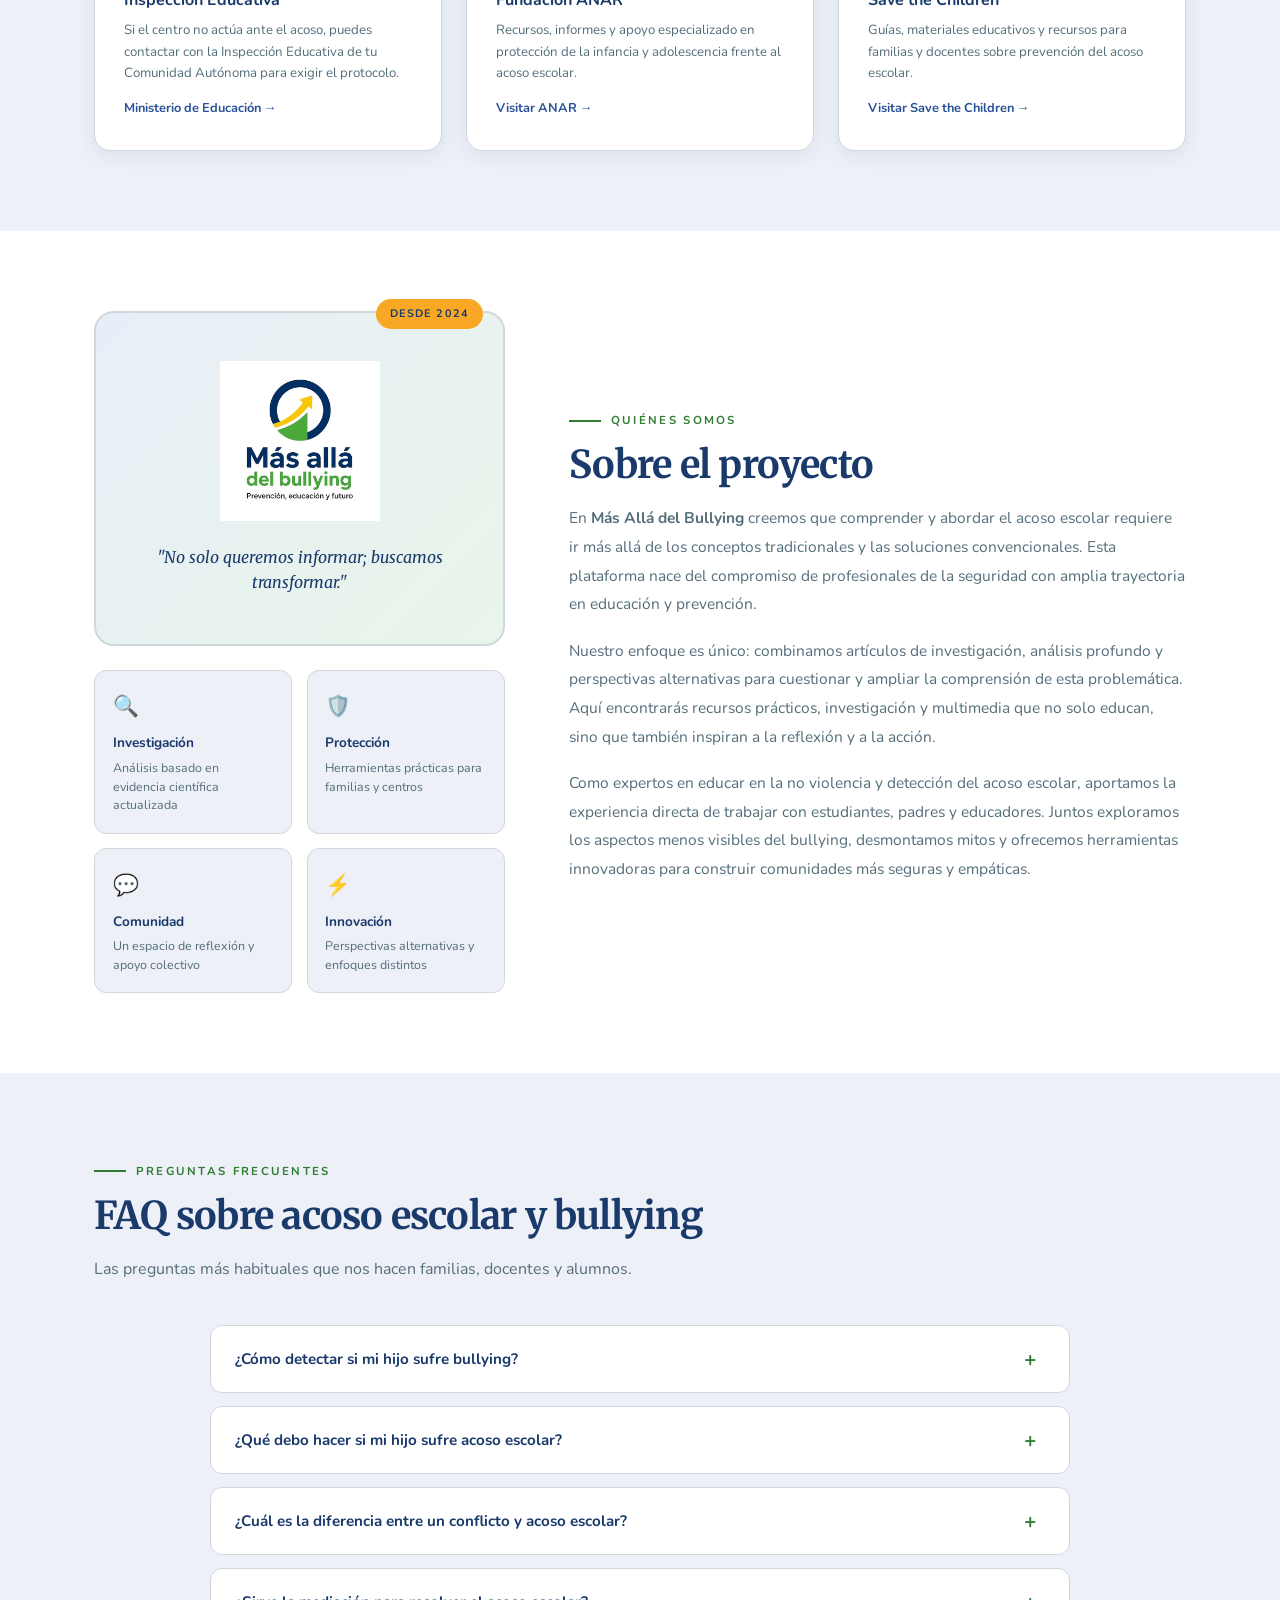
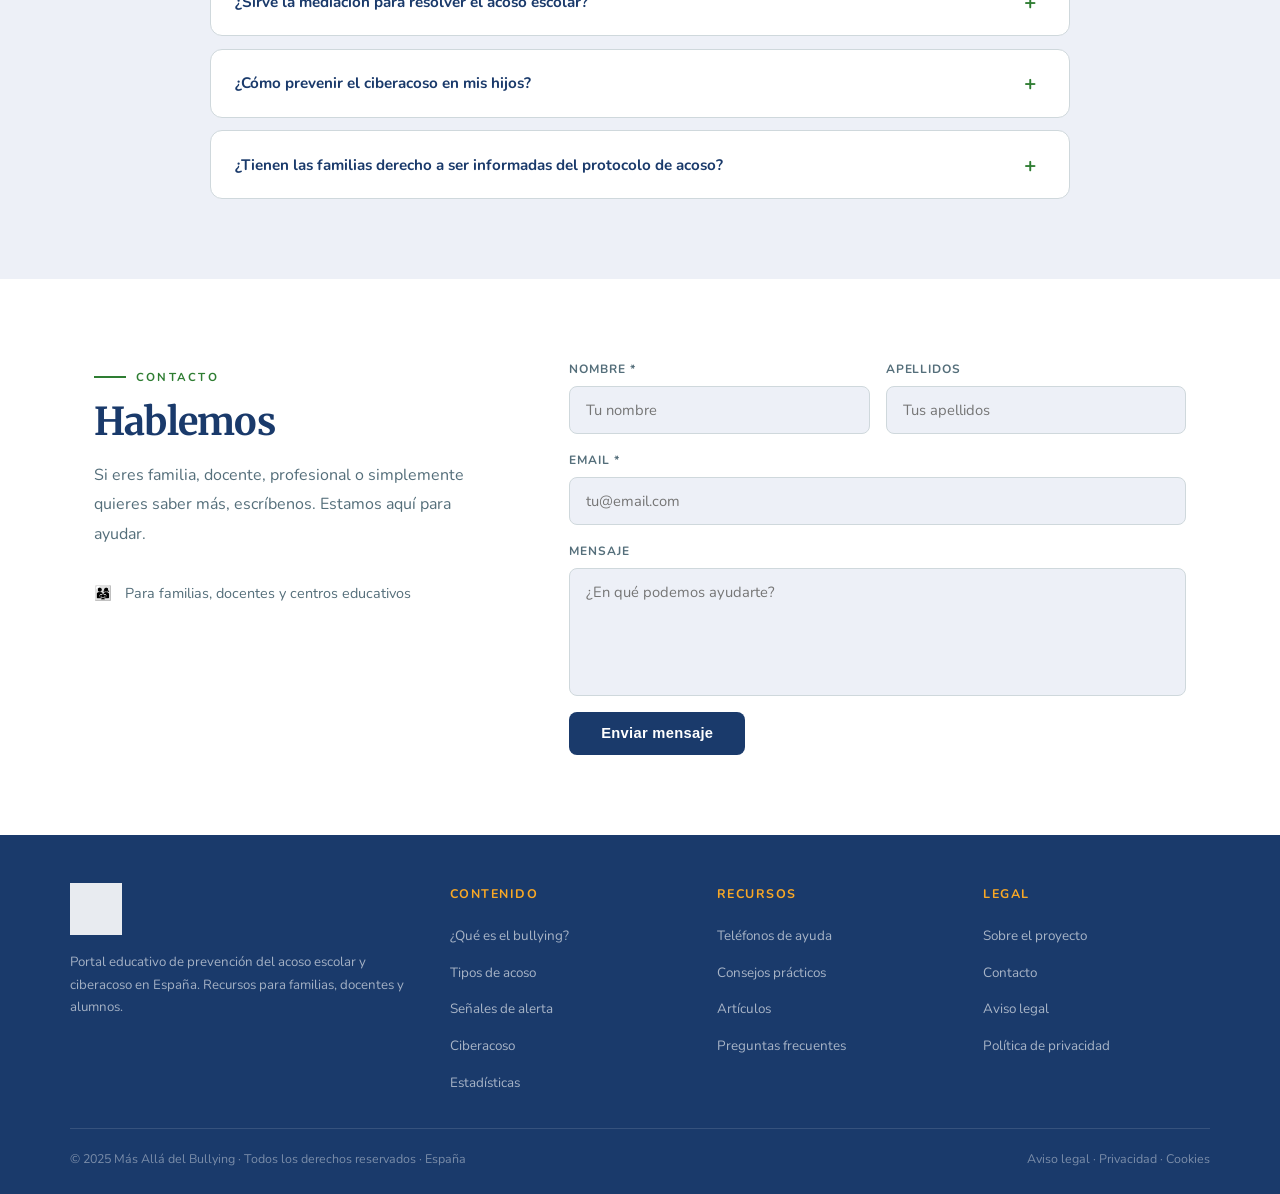
==== commit 53ce8d9e: "Update article dates in index.html" ====
--- a/index.html
+++ b/index.html
@@ -223,7 +223,7 @@
               <h3 class="card-title">Transparencia, derecho a la información y protección del menor en los protocolos de acoso escolar</h3>
               <p class="card-excerpt">Cuando existe una sospecha de acoso escolar, el silencio nunca protege. La transparencia es un derecho legal de las familias y una obligación jurídica del centro educativo, directamente vinculada a la protección efectiva de los menores.</p>
               <div class="card-footer">
-                <span class="card-date">📅 20 Enero 2025 · 5 min</span>
+                <span class="card-date">📅 20 Enero 2026 · 5 min</span>
                 <span class="card-link-txt">Leer →</span>
               </div>
             </div>
@@ -236,7 +236,7 @@
               <h3 class="card-title">Mediación y acoso escolar: un análisis de su incompatibilidad y aplicación correcta</h3>
               <p class="card-excerpt">La mediación escolar es una herramienta valiosa para la prevención, pero su uso como intervención en casos de bullying confirmado está desaconsejado y puede ser perjudicial para la víctima.</p>
               <div class="card-footer">
-                <span class="card-date">📅 3 Enero 2025 · 4 min</span>
+                <span class="card-date">📅 3 Enero 2026 · 4 min</span>
                 <span class="card-link-txt">Leer →</span>
               </div>
             </div>
